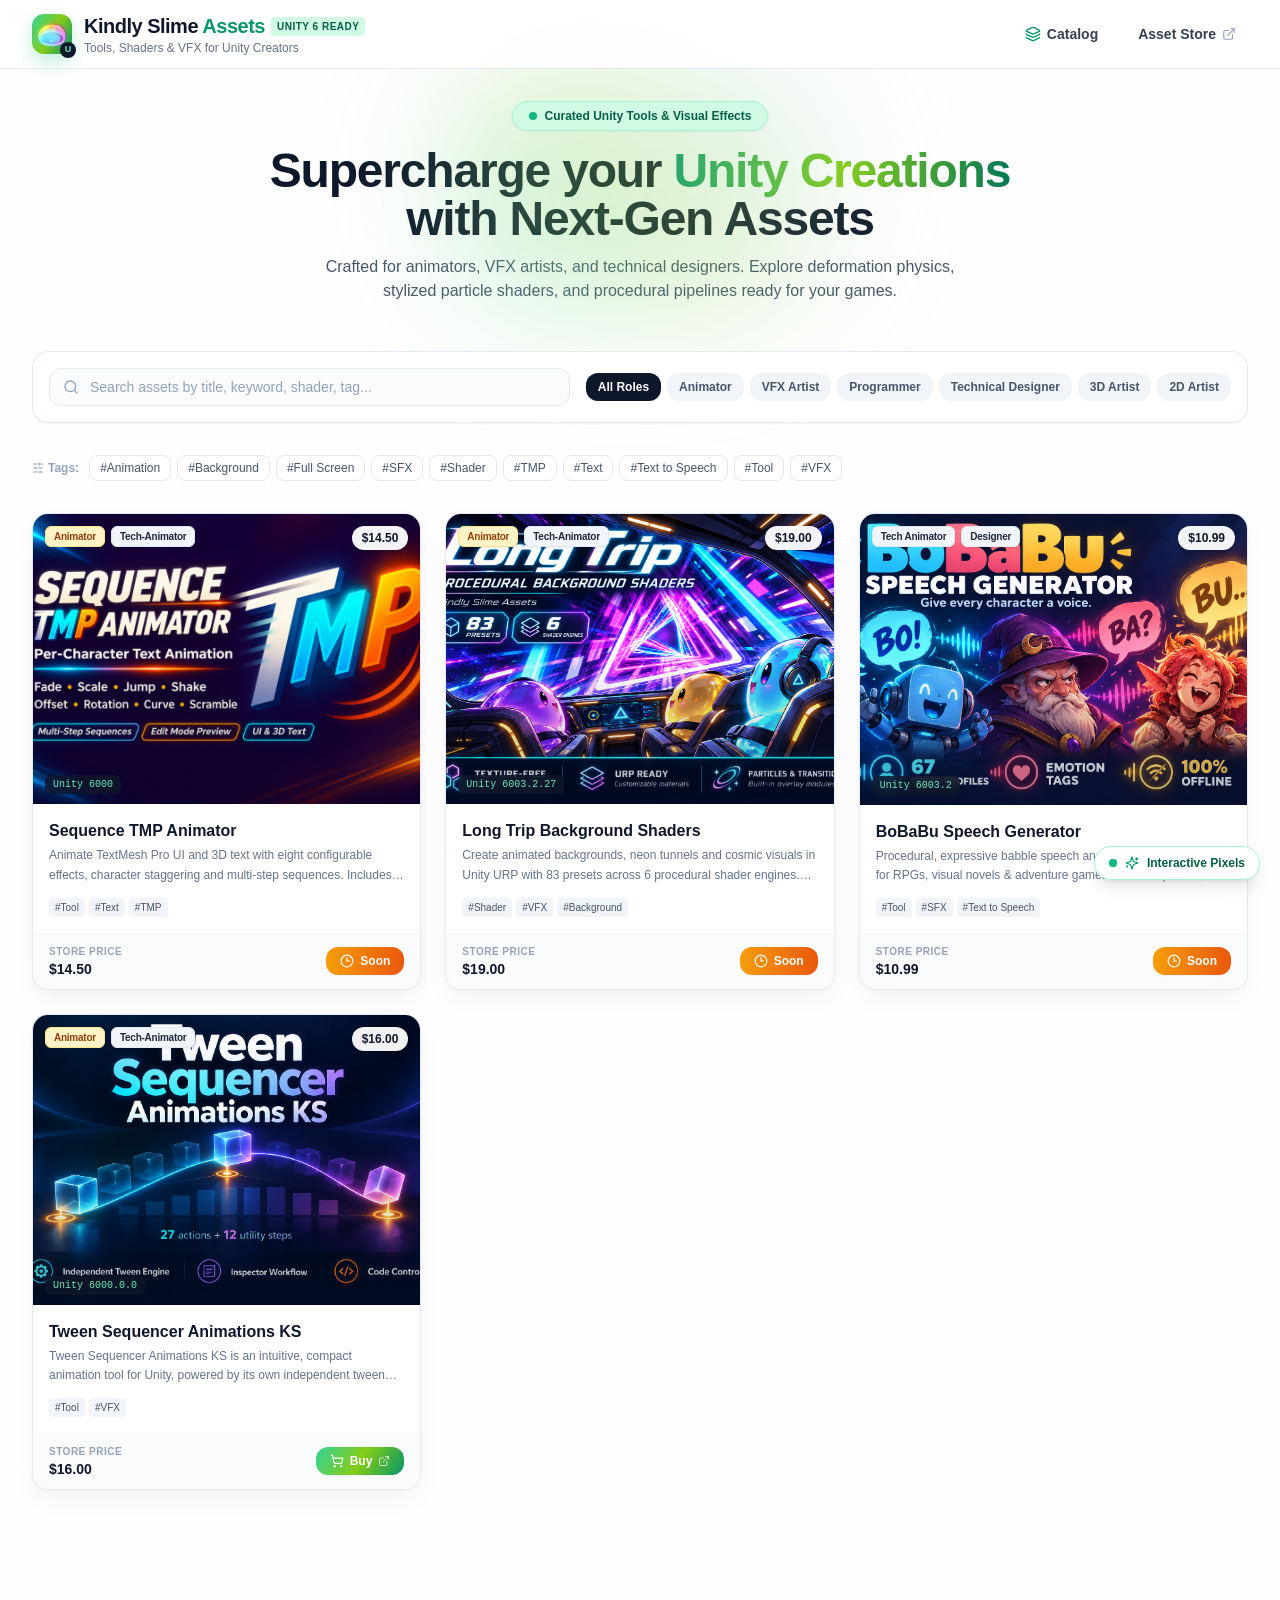
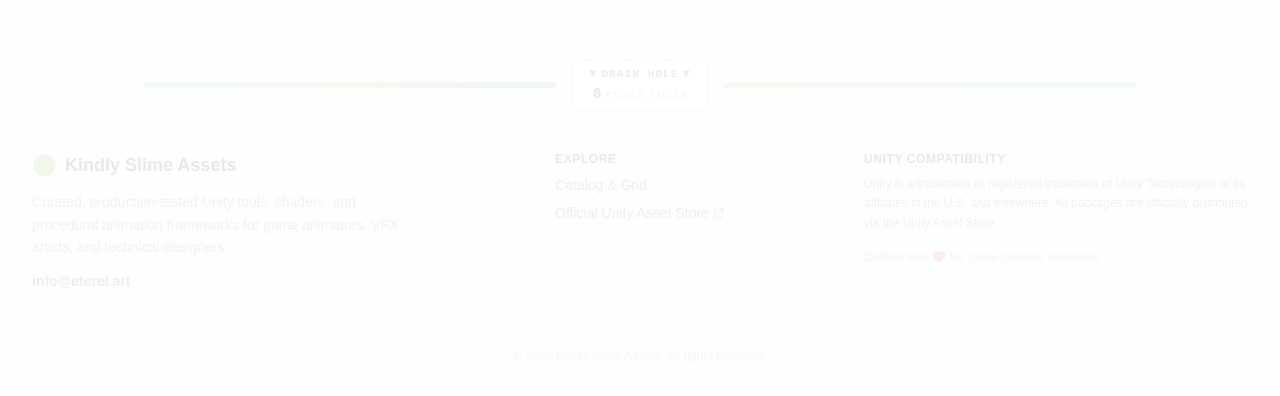
==== index.html @ 16c3b929 "TMP tool" ====
<!DOCTYPE html><!--pNWhMmmrW41YCIJuUb__Z--><html lang="en" data-theme="slime"><head><meta charSet="utf-8"/><meta name="viewport" content="width=device-width, initial-scale=1"/><link rel="preload" as="image" href="/uploads/favicon-1792960924806.png"/><link rel="stylesheet" href="/_next/static/css/ccb2f82086b17821.css" data-precedence="next"/><link rel="preload" as="script" fetchPriority="low" href="/_next/static/chunks/webpack-4772d34723bd25e0.js"/><script src="/_next/static/chunks/4bd1b696-c023c6e3521b1417.js" async=""></script><script src="/_next/static/chunks/255-a85cef9cc3a04b12.js" async=""></script><script src="/_next/static/chunks/main-app-7085bcf40c44cc89.js" async=""></script><script src="/_next/static/chunks/467-fa972514f9c76bc9.js" async=""></script><script src="/_next/static/chunks/app/layout-8eebef2918df554c.js" async=""></script><script src="/_next/static/chunks/app/page-dffa62f976667af5.js" async=""></script><title>Kindly Slime Assets - Unity Asset Store Catalog &amp; VFX Tools</title><meta name="description" content="Curated collection of game development tools, procedural animation systems, elemental VFX shaders, and retro screen filters for Unity creators."/><link rel="canonical" href="https://ks-assets.eterel.art/"/><meta property="og:title" content="Kindly Slime Assets - Unity Asset Store Catalog &amp; VFX Tools"/><meta property="og:description" content="Curated collection of game development tools, procedural animation systems, elemental VFX shaders, and retro screen filters for Unity creators."/><meta property="og:url" content="https://ks-assets.eterel.art/"/><meta property="og:site_name" content="Kindly Slime Assets"/><meta property="og:type" content="website"/><meta name="twitter:card" content="summary"/><meta name="twitter:title" content="Kindly Slime Assets - Unity Asset Store Catalog &amp; VFX Tools"/><meta name="twitter:description" content="Curated collection of game development tools, procedural animation systems, elemental VFX shaders, and retro screen filters for Unity creators."/><link rel="shortcut icon" href="/favicon.ico"/><link rel="icon" href="/uploads/favicon-1792960924806.png"/><link rel="icon" href="/favicon.ico" type="image/x-icon" sizes="64x64"/><link rel="apple-touch-icon" href="/uploads/favicon-1792960924806.png"/><script src="/_next/static/chunks/polyfills-42372ed130431b0a.js" noModule=""></script></head><body class="relative min-h-screen text-slate-900 antialiased flex flex-col justify-between"><div hidden=""><!--$--><!--/$--></div><canvas class="pointer-events-none absolute left-0 top-0 z-10 block w-full opacity-90"></canvas><div class="fixed bottom-5 right-5 z-40"><button class="accent-border hover-accent-border hover-accent-bg-pale accent-text-strong group flex items-center gap-2 rounded-full border bg-white/95 px-3.5 py-2 text-xs font-semibold shadow-lg backdrop-blur-md hover:shadow-xl transition-all" title="Open Interactive Pixel Physics Settings"><span class="relative flex h-2 w-2"><span class="accent-bg absolute inline-flex h-full w-full animate-ping rounded-full opacity-75"></span><span class="accent-bg relative inline-flex h-2 w-2 rounded-full"></span></span><svg xmlns="http://www.w3.org/2000/svg" width="24" height="24" viewBox="0 0 24 24" fill="none" stroke="currentColor" stroke-width="2" stroke-linecap="round" stroke-linejoin="round" class="lucide lucide-sparkles accent-text h-3.5 w-3.5 transition-transform group-hover:rotate-12"><path d="M9.937 15.5A2 2 0 0 0 8.5 14.063l-6.135-1.582a.5.5 0 0 1 0-.962L8.5 9.936A2 2 0 0 0 9.937 8.5l1.582-6.135a.5.5 0 0 1 .963 0L14.063 8.5A2 2 0 0 0 15.5 9.937l6.135 1.581a.5.5 0 0 1 0 .964L15.5 14.063a2 2 0 0 0-1.437 1.437l-1.582 6.135a.5.5 0 0 1-.963 0z"></path><path d="M20 3v4"></path><path d="M22 5h-4"></path><path d="M4 17v2"></path><path d="M5 18H3"></path></svg><span>Interactive Pixels</span></button></div><header class="sticky top-0 z-30 w-full border-b border-slate-200/80 bg-white/85 backdrop-blur-md transition-all"><div class="mx-auto flex max-w-7xl items-center justify-between px-4 py-3 sm:px-6 lg:px-8"><a class="group flex items-center gap-3" href="/"><div class="accent-gradient-bg accent-shadow relative flex h-10 w-10 items-center justify-center rounded-xl shadow-md transition-transform duration-200 group-hover:scale-105"><img src="/uploads/favicon-1792960924806.png" alt="Kindly Slime Assets" class="h-8 w-8 select-none object-contain" width="32" height="32"/><div class="accent-text-soft absolute -bottom-1 -right-1 flex h-4 w-4 items-center justify-center rounded-full bg-slate-900 text-[9px] font-black">U</div></div><div class="flex flex-col"><div class="flex items-center gap-1.5"><span class="font-extrabold tracking-tight text-slate-900 text-lg sm:text-xl">Kindly Slime<!-- --> <span class="accent-text">Assets</span></span><span class="accent-surface accent-text-strong hidden rounded px-1.5 py-0.5 text-[10px] font-bold uppercase tracking-wider sm:inline-block">Unity 6 Ready</span></div><p class="text-xs text-slate-500 font-medium">Tools, Shaders &amp; VFX for Unity Creators</p></div></a><div class="flex items-center gap-2 sm:gap-4"><a class="flex items-center gap-1.5 rounded-lg px-3 py-1.5 text-sm font-semibold text-slate-700 hover:bg-slate-100 hover:text-slate-900 transition-colors" href="/"><svg xmlns="http://www.w3.org/2000/svg" width="24" height="24" viewBox="0 0 24 24" fill="none" stroke="currentColor" stroke-width="2" stroke-linecap="round" stroke-linejoin="round" class="lucide lucide-layers accent-text h-4 w-4"><path d="M12.83 2.18a2 2 0 0 0-1.66 0L2.6 6.08a1 1 0 0 0 0 1.83l8.58 3.91a2 2 0 0 0 1.66 0l8.58-3.9a1 1 0 0 0 0-1.83z"></path><path d="M2 12a1 1 0 0 0 .58.91l8.6 3.91a2 2 0 0 0 1.65 0l8.58-3.9A1 1 0 0 0 22 12"></path><path d="M2 17a1 1 0 0 0 .58.91l8.6 3.91a2 2 0 0 0 1.65 0l8.58-3.9A1 1 0 0 0 22 17"></path></svg><span class="hidden sm:inline">Catalog</span></a><a href="https://assetstore.unity.com" target="_blank" rel="noopener noreferrer" class="flex items-center gap-1.5 rounded-lg px-3 py-1.5 text-sm font-semibold text-slate-700 hover:bg-slate-100 hover:text-slate-900 transition-colors"><span class="hidden sm:inline">Asset Store</span><svg xmlns="http://www.w3.org/2000/svg" width="24" height="24" viewBox="0 0 24 24" fill="none" stroke="currentColor" stroke-width="2" stroke-linecap="round" stroke-linejoin="round" class="lucide lucide-external-link h-3.5 w-3.5 text-slate-400"><path d="M15 3h6v6"></path><path d="M10 14 21 3"></path><path d="M18 13v6a2 2 0 0 1-2 2H5a2 2 0 0 1-2-2V8a2 2 0 0 1 2-2h6"></path></svg></a></div></div></header><main class="relative z-20 flex-1"><div class="mx-auto max-w-7xl px-4 py-8 sm:px-6 lg:px-8"><section class="relative mb-12 flex flex-col items-center text-center"><div class="hero-theme-glow pointer-events-none absolute -top-12 h-64 w-96 rounded-full blur-3xl"></div><div class="accent-border accent-surface accent-text-strong inline-flex items-center gap-2 rounded-full border bg-white/90 px-4 py-1.5 text-xs font-bold shadow-sm backdrop-blur-sm"><span class="accent-bg flex h-2 w-2 rounded-full animate-ping"></span><span>Curated Unity Tools &amp; Visual Effects</span></div><h1 class="mt-4 max-w-3xl text-3xl font-black tracking-tight text-slate-900 sm:text-5xl">Supercharge your<!-- --> <span class="accent-gradient-text">Unity Creations</span> <!-- -->with Next-Gen Assets</h1><p class="mt-3 max-w-2xl text-sm sm:text-base text-slate-600 leading-relaxed">Crafted for animators, VFX artists, and technical designers. Explore deformation physics, stylized particle shaders, and procedural pipelines ready for your games.</p></section><div class="flex flex-col gap-8"><div class="flex flex-col gap-4 rounded-2xl border border-slate-200/90 bg-white/90 p-4 shadow-sm backdrop-blur-md md:flex-row md:items-center md:justify-between"><div class="relative flex-1"><svg xmlns="http://www.w3.org/2000/svg" width="24" height="24" viewBox="0 0 24 24" fill="none" stroke="currentColor" stroke-width="2" stroke-linecap="round" stroke-linejoin="round" class="lucide lucide-search absolute left-3.5 top-1/2 h-4 w-4 -translate-y-1/2 text-slate-400"><circle cx="11" cy="11" r="8"></circle><path d="m21 21-4.3-4.3"></path></svg><input type="text" placeholder="Search assets by title, keyword, shader, tag..." class="focus-accent w-full rounded-xl border border-slate-200 bg-slate-50/70 py-2 pl-10 pr-4 text-sm text-slate-800 placeholder-slate-400 transition-colors focus:bg-white focus:outline-none" value=""/></div><div class="flex items-center gap-1.5 overflow-x-auto pb-1 scrollbar-none md:pb-0"><button class="shrink-0 rounded-xl px-3 py-1.5 text-xs font-bold transition-all bg-slate-900 text-white shadow-sm">All Roles</button><button class="shrink-0 rounded-xl px-3 py-1.5 text-xs font-bold transition-all bg-slate-100 text-slate-600 hover:bg-slate-200 hover:text-slate-900">Animator</button><button class="shrink-0 rounded-xl px-3 py-1.5 text-xs font-bold transition-all bg-slate-100 text-slate-600 hover:bg-slate-200 hover:text-slate-900">VFX Artist</button><button class="shrink-0 rounded-xl px-3 py-1.5 text-xs font-bold transition-all bg-slate-100 text-slate-600 hover:bg-slate-200 hover:text-slate-900">Programmer</button><button class="shrink-0 rounded-xl px-3 py-1.5 text-xs font-bold transition-all bg-slate-100 text-slate-600 hover:bg-slate-200 hover:text-slate-900">Technical Designer</button><button class="shrink-0 rounded-xl px-3 py-1.5 text-xs font-bold transition-all bg-slate-100 text-slate-600 hover:bg-slate-200 hover:text-slate-900">3D Artist</button><button class="shrink-0 rounded-xl px-3 py-1.5 text-xs font-bold transition-all bg-slate-100 text-slate-600 hover:bg-slate-200 hover:text-slate-900">2D Artist</button></div></div><div class="flex flex-wrap items-center gap-1.5 text-xs"><span class="flex items-center gap-1 font-semibold text-slate-400 mr-1"><svg xmlns="http://www.w3.org/2000/svg" width="24" height="24" viewBox="0 0 24 24" fill="none" stroke="currentColor" stroke-width="2" stroke-linecap="round" stroke-linejoin="round" class="lucide lucide-sliders-horizontal h-3 w-3"><line x1="21" x2="14" y1="4" y2="4"></line><line x1="10" x2="3" y1="4" y2="4"></line><line x1="21" x2="12" y1="12" y2="12"></line><line x1="8" x2="3" y1="12" y2="12"></line><line x1="21" x2="16" y1="20" y2="20"></line><line x1="12" x2="3" y1="20" y2="20"></line><line x1="14" x2="14" y1="2" y2="6"></line><line x1="8" x2="8" y1="10" y2="14"></line><line x1="16" x2="16" y1="18" y2="22"></line></svg>Tags:</span><button class="rounded-lg px-2.5 py-1 text-xs font-medium transition-all hover-accent-border hover-accent-text bg-white border border-slate-200 text-slate-600">#<!-- -->Animation</button><button class="rounded-lg px-2.5 py-1 text-xs font-medium transition-all hover-accent-border hover-accent-text bg-white border border-slate-200 text-slate-600">#<!-- -->Background</button><button class="rounded-lg px-2.5 py-1 text-xs font-medium transition-all hover-accent-border hover-accent-text bg-white border border-slate-200 text-slate-600">#<!-- -->Full Screen</button><button class="rounded-lg px-2.5 py-1 text-xs font-medium transition-all hover-accent-border hover-accent-text bg-white border border-slate-200 text-slate-600">#<!-- -->SFX</button><button class="rounded-lg px-2.5 py-1 text-xs font-medium transition-all hover-accent-border hover-accent-text bg-white border border-slate-200 text-slate-600">#<!-- -->Shader</button><button class="rounded-lg px-2.5 py-1 text-xs font-medium transition-all hover-accent-border hover-accent-text bg-white border border-slate-200 text-slate-600">#<!-- -->TMP</button><button class="rounded-lg px-2.5 py-1 text-xs font-medium transition-all hover-accent-border hover-accent-text bg-white border border-slate-200 text-slate-600">#<!-- -->Text</button><button class="rounded-lg px-2.5 py-1 text-xs font-medium transition-all hover-accent-border hover-accent-text bg-white border border-slate-200 text-slate-600">#<!-- -->Text to Speech</button><button class="rounded-lg px-2.5 py-1 text-xs font-medium transition-all hover-accent-border hover-accent-text bg-white border border-slate-200 text-slate-600">#<!-- -->Tool</button><button class="rounded-lg px-2.5 py-1 text-xs font-medium transition-all hover-accent-border hover-accent-text bg-white border border-slate-200 text-slate-600">#<!-- -->VFX</button></div><div class="grid grid-cols-1 gap-6 sm:grid-cols-2 lg:grid-cols-3"><div data-asset-card="true" class="hover-accent-border group relative flex flex-col overflow-hidden rounded-2xl border border-slate-200/90 bg-white shadow-soft-card transition-all duration-300 hover:-translate-y-1 hover:shadow-hover-card"><a class="flex flex-col flex-1" href="/asset/sequence-tmp-animator/"><div class="relative aspect-[4/3] w-full overflow-hidden bg-slate-100"><img src="/uploads/marketing-cover-1950x1300-1793930018754.png" alt="Sequence TMP Animator" class="h-full w-full object-cover transition-transform duration-500 group-hover:scale-105" loading="lazy"/><div class="absolute inset-0 bg-gradient-to-t from-slate-950/40 via-transparent to-transparent opacity-60 transition-opacity group-hover:opacity-40"></div><div class="absolute top-3 left-3 flex flex-wrap gap-1.5 max-w-[80%]"><span class="rounded-md border px-2 py-0.5 text-[10px] font-bold tracking-tight shadow-sm backdrop-blur-sm bg-amber-100 text-amber-800 border-amber-200">Animator</span><span class="rounded-md border px-2 py-0.5 text-[10px] font-bold tracking-tight shadow-sm backdrop-blur-sm bg-slate-100 text-slate-800 border-slate-200">Tech-Animator</span></div><div class="absolute top-3 right-3 rounded-xl bg-white/95 px-2.5 py-1 text-xs font-black text-slate-900 shadow-md backdrop-blur-sm">$14.50</div><div class="accent-text-soft absolute bottom-2.5 left-3 rounded-md bg-slate-900/80 px-2 py-0.5 text-[10px] font-mono backdrop-blur-sm">Unity <!-- -->6000</div></div><div class="flex flex-col flex-1 p-4 justify-between"><div><h3 class="group-hover-accent-text text-base font-bold text-slate-900 leading-snug line-clamp-1 transition-colors">Sequence TMP Animator</h3><p class="mt-1 text-xs text-slate-500 leading-relaxed line-clamp-2">Animate TextMesh Pro UI and 3D text with eight configurable effects, character staggering and multi-step sequences. Includes looping, runtime controls and Edit Mode previews.</p></div><div class="mt-3 flex flex-wrap gap-1"><span class="rounded bg-slate-100 px-1.5 py-0.5 text-[10px] font-medium text-slate-600">#<!-- -->Tool</span><span class="rounded bg-slate-100 px-1.5 py-0.5 text-[10px] font-medium text-slate-600">#<!-- -->Text</span><span class="rounded bg-slate-100 px-1.5 py-0.5 text-[10px] font-medium text-slate-600">#<!-- -->TMP</span></div></div></a><div class="flex items-center justify-between border-t border-slate-100 bg-slate-50/70 px-4 py-2.5"><div class="flex flex-col"><span class="text-[10px] uppercase font-bold text-slate-400 tracking-wider">Store Price</span><span class="text-sm font-extrabold text-slate-900">$14.50</span></div><span class="flex cursor-not-allowed items-center gap-1.5 rounded-xl bg-gradient-to-r from-amber-500 to-orange-600 px-3.5 py-1.5 text-xs font-bold text-white shadow-sm" title="This asset is awaiting approval in the Unity Asset Store" aria-disabled="true"><svg xmlns="http://www.w3.org/2000/svg" width="24" height="24" viewBox="0 0 24 24" fill="none" stroke="currentColor" stroke-width="2" stroke-linecap="round" stroke-linejoin="round" class="lucide lucide-clock3 h-3.5 w-3.5"><circle cx="12" cy="12" r="10"></circle><polyline points="12 6 12 12 16.5 12"></polyline></svg><span>Soon</span></span></div></div><div data-asset-card="true" class="hover-accent-border group relative flex flex-col overflow-hidden rounded-2xl border border-slate-200/90 bg-white shadow-soft-card transition-all duration-300 hover:-translate-y-1 hover:shadow-hover-card"><a class="flex flex-col flex-1" href="/asset/long-trip-background-shaders/"><div class="relative aspect-[4/3] w-full overflow-hidden bg-slate-100"><img src="/uploads/longtrip-1280-1793495463566.png" alt="Long Trip Background Shaders" class="h-full w-full object-cover transition-transform duration-500 group-hover:scale-105" loading="lazy"/><div class="absolute inset-0 bg-gradient-to-t from-slate-950/40 via-transparent to-transparent opacity-60 transition-opacity group-hover:opacity-40"></div><div class="absolute top-3 left-3 flex flex-wrap gap-1.5 max-w-[80%]"><span class="rounded-md border px-2 py-0.5 text-[10px] font-bold tracking-tight shadow-sm backdrop-blur-sm bg-amber-100 text-amber-800 border-amber-200">Animator</span><span class="rounded-md border px-2 py-0.5 text-[10px] font-bold tracking-tight shadow-sm backdrop-blur-sm bg-slate-100 text-slate-800 border-slate-200">Tech-Animator</span></div><div class="absolute top-3 right-3 rounded-xl bg-white/95 px-2.5 py-1 text-xs font-black text-slate-900 shadow-md backdrop-blur-sm">$19.00</div><div class="accent-text-soft absolute bottom-2.5 left-3 rounded-md bg-slate-900/80 px-2 py-0.5 text-[10px] font-mono backdrop-blur-sm">Unity <!-- -->6003.2.27</div></div><div class="flex flex-col flex-1 p-4 justify-between"><div><h3 class="group-hover-accent-text text-base font-bold text-slate-900 leading-snug line-clamp-1 transition-colors">Long Trip Background Shaders</h3><p class="mt-1 text-xs text-slate-500 leading-relaxed line-clamp-2">Create animated backgrounds, neon tunnels and cosmic visuals in Unity URP with 83 presets across 6 procedural shader engines. Customize colors, motion and geometry, then add particle overlays and transitions—all without texture assets.</p></div><div class="mt-3 flex flex-wrap gap-1"><span class="rounded bg-slate-100 px-1.5 py-0.5 text-[10px] font-medium text-slate-600">#<!-- -->Shader</span><span class="rounded bg-slate-100 px-1.5 py-0.5 text-[10px] font-medium text-slate-600">#<!-- -->VFX</span><span class="rounded bg-slate-100 px-1.5 py-0.5 text-[10px] font-medium text-slate-600">#<!-- -->Background</span></div></div></a><div class="flex items-center justify-between border-t border-slate-100 bg-slate-50/70 px-4 py-2.5"><div class="flex flex-col"><span class="text-[10px] uppercase font-bold text-slate-400 tracking-wider">Store Price</span><span class="text-sm font-extrabold text-slate-900">$19.00</span></div><span class="flex cursor-not-allowed items-center gap-1.5 rounded-xl bg-gradient-to-r from-amber-500 to-orange-600 px-3.5 py-1.5 text-xs font-bold text-white shadow-sm" title="This asset is awaiting approval in the Unity Asset Store" aria-disabled="true"><svg xmlns="http://www.w3.org/2000/svg" width="24" height="24" viewBox="0 0 24 24" fill="none" stroke="currentColor" stroke-width="2" stroke-linecap="round" stroke-linejoin="round" class="lucide lucide-clock3 h-3.5 w-3.5"><circle cx="12" cy="12" r="10"></circle><polyline points="12 6 12 12 16.5 12"></polyline></svg><span>Soon</span></span></div></div><div data-asset-card="true" class="hover-accent-border group relative flex flex-col overflow-hidden rounded-2xl border border-slate-200/90 bg-white shadow-soft-card transition-all duration-300 hover:-translate-y-1 hover:shadow-hover-card"><a class="flex flex-col flex-1" href="/asset/bobabu-speech-generator/"><div class="relative aspect-[4/3] w-full overflow-hidden bg-slate-100"><img src="/uploads/marketing-1280-1793495694447.png" alt="BoBaBu Speech Generator" class="h-full w-full object-cover transition-transform duration-500 group-hover:scale-105" loading="lazy"/><div class="absolute inset-0 bg-gradient-to-t from-slate-950/40 via-transparent to-transparent opacity-60 transition-opacity group-hover:opacity-40"></div><div class="absolute top-3 left-3 flex flex-wrap gap-1.5 max-w-[80%]"><span class="rounded-md border px-2 py-0.5 text-[10px] font-bold tracking-tight shadow-sm backdrop-blur-sm bg-slate-100 text-slate-800 border-slate-200">Tech Animator</span><span class="rounded-md border px-2 py-0.5 text-[10px] font-bold tracking-tight shadow-sm backdrop-blur-sm bg-slate-100 text-slate-800 border-slate-200">Designer</span></div><div class="absolute top-3 right-3 rounded-xl bg-white/95 px-2.5 py-1 text-xs font-black text-slate-900 shadow-md backdrop-blur-sm">$10.99</div><div class="accent-text-soft absolute bottom-2.5 left-3 rounded-md bg-slate-900/80 px-2 py-0.5 text-[10px] font-mono backdrop-blur-sm">Unity <!-- -->6003.2</div></div><div class="flex flex-col flex-1 p-4 justify-between"><div><h3 class="group-hover-accent-text text-base font-bold text-slate-900 leading-snug line-clamp-1 transition-colors">BoBaBu Speech Generator</h3><p class="mt-1 text-xs text-slate-500 leading-relaxed line-clamp-2">Procedural, expressive babble speech and dialogue vocalization for RPGs, visual novels &amp; adventure games. 67 voice profiles, emotion tags, syllable banks, and text animation sync.</p></div><div class="mt-3 flex flex-wrap gap-1"><span class="rounded bg-slate-100 px-1.5 py-0.5 text-[10px] font-medium text-slate-600">#<!-- -->Tool</span><span class="rounded bg-slate-100 px-1.5 py-0.5 text-[10px] font-medium text-slate-600">#<!-- -->SFX</span><span class="rounded bg-slate-100 px-1.5 py-0.5 text-[10px] font-medium text-slate-600">#<!-- -->Text to Speech</span></div></div></a><div class="flex items-center justify-between border-t border-slate-100 bg-slate-50/70 px-4 py-2.5"><div class="flex flex-col"><span class="text-[10px] uppercase font-bold text-slate-400 tracking-wider">Store Price</span><span class="text-sm font-extrabold text-slate-900">$10.99</span></div><span class="flex cursor-not-allowed items-center gap-1.5 rounded-xl bg-gradient-to-r from-amber-500 to-orange-600 px-3.5 py-1.5 text-xs font-bold text-white shadow-sm" title="This asset is awaiting approval in the Unity Asset Store" aria-disabled="true"><svg xmlns="http://www.w3.org/2000/svg" width="24" height="24" viewBox="0 0 24 24" fill="none" stroke="currentColor" stroke-width="2" stroke-linecap="round" stroke-linejoin="round" class="lucide lucide-clock3 h-3.5 w-3.5"><circle cx="12" cy="12" r="10"></circle><polyline points="12 6 12 12 16.5 12"></polyline></svg><span>Soon</span></span></div></div><div data-asset-card="true" class="hover-accent-border group relative flex flex-col overflow-hidden rounded-2xl border border-slate-200/90 bg-white shadow-soft-card transition-all duration-300 hover:-translate-y-1 hover:shadow-hover-card"><a class="flex flex-col flex-1" href="/asset/tween-sequencer-animations-ks/"><div class="relative aspect-[4/3] w-full overflow-hidden bg-slate-100"><img src="/uploads/marketing-1280-1793495843586.png" alt="Tween Sequencer Animations KS" class="h-full w-full object-cover transition-transform duration-500 group-hover:scale-105" loading="lazy"/><div class="absolute inset-0 bg-gradient-to-t from-slate-950/40 via-transparent to-transparent opacity-60 transition-opacity group-hover:opacity-40"></div><div class="absolute top-3 left-3 flex flex-wrap gap-1.5 max-w-[80%]"><span class="rounded-md border px-2 py-0.5 text-[10px] font-bold tracking-tight shadow-sm backdrop-blur-sm bg-amber-100 text-amber-800 border-amber-200">Animator</span><span class="rounded-md border px-2 py-0.5 text-[10px] font-bold tracking-tight shadow-sm backdrop-blur-sm bg-slate-100 text-slate-800 border-slate-200">Tech-Animator</span></div><div class="absolute top-3 right-3 rounded-xl bg-white/95 px-2.5 py-1 text-xs font-black text-slate-900 shadow-md backdrop-blur-sm">$16.00</div><div class="accent-text-soft absolute bottom-2.5 left-3 rounded-md bg-slate-900/80 px-2 py-0.5 text-[10px] font-mono backdrop-blur-sm">Unity <!-- -->6000.0.0</div></div><div class="flex flex-col flex-1 p-4 justify-between"><div><h3 class="group-hover-accent-text text-base font-bold text-slate-900 leading-snug line-clamp-1 transition-colors">Tween Sequencer Animations KS</h3><p class="mt-1 text-xs text-slate-500 leading-relaxed line-clamp-2">Tween Sequencer Animations KS is an intuitive, compact animation tool for Unity, powered by its own independent tween engine with no DOTween dependency. Build sequences in the Inspector using 27 actions and 12 utility and playback steps, with edit-mode preview, flexible easing and nested sequences. Control playback from code and replace targets at runtime—easy to get started, flexible for advanced workflows.</p></div><div class="mt-3 flex flex-wrap gap-1"><span class="rounded bg-slate-100 px-1.5 py-0.5 text-[10px] font-medium text-slate-600">#<!-- -->Tool</span><span class="rounded bg-slate-100 px-1.5 py-0.5 text-[10px] font-medium text-slate-600">#<!-- -->VFX</span></div></div></a><div class="flex items-center justify-between border-t border-slate-100 bg-slate-50/70 px-4 py-2.5"><div class="flex flex-col"><span class="text-[10px] uppercase font-bold text-slate-400 tracking-wider">Store Price</span><span class="text-sm font-extrabold text-slate-900">$16.00</span></div><a href="https://assetstore.unity.com/packages/package/8646931" target="_blank" rel="noopener noreferrer" class="accent-gradient-bg group/btn flex items-center gap-1.5 rounded-xl px-3.5 py-1.5 text-xs font-bold text-white shadow-sm hover:shadow-md transition-all duration-200" title="Open in Unity Asset Store"><svg xmlns="http://www.w3.org/2000/svg" width="24" height="24" viewBox="0 0 24 24" fill="none" stroke="currentColor" stroke-width="2" stroke-linecap="round" stroke-linejoin="round" class="lucide lucide-shopping-cart h-3.5 w-3.5 transition-transform group-hover/btn:scale-110"><circle cx="8" cy="21" r="1"></circle><circle cx="19" cy="21" r="1"></circle><path d="M2.05 2.05h2l2.66 12.42a2 2 0 0 0 2 1.58h9.78a2 2 0 0 0 1.95-1.57l1.65-7.43H5.12"></path></svg><span>Buy</span><svg xmlns="http://www.w3.org/2000/svg" width="24" height="24" viewBox="0 0 24 24" fill="none" stroke="currentColor" stroke-width="2" stroke-linecap="round" stroke-linejoin="round" class="lucide lucide-external-link h-3 w-3 opacity-70"><path d="M15 3h6v6"></path><path d="M10 14 21 3"></path><path d="M18 13v6a2 2 0 0 1-2 2H5a2 2 0 0 1-2-2V8a2 2 0 0 1 2-2h6"></path></svg></a></div></div></div></div></div><!--$--><!--/$--></main><footer class="relative mt-24 w-full overflow-hidden border-t border-slate-200/90 bg-gradient-to-b from-slate-50 to-slate-100 pt-10 pb-8 text-slate-600"><div class="relative mx-auto mb-10 max-w-5xl px-4"><div class="flex items-center justify-between gap-4 text-xs font-mono text-slate-400"><div class="h-1.5 flex-1 rounded-full bg-slate-300 relative overflow-hidden"><div class="accent-gradient-bg absolute inset-0 opacity-60"></div></div><div class="accent-border-strong flex flex-col items-center px-4 py-1.5 rounded-xl border border-dashed bg-white shadow-sm text-center"><span class="accent-text-strong text-[11px] font-bold uppercase tracking-widest flex items-center gap-1"><span class="inline-block animate-bounce text-xs">▼</span>DRAIN HOLE<span class="inline-block animate-bounce text-xs">▼</span></span><span class="mt-0.5 flex items-baseline gap-1 text-[10px] uppercase tracking-wide text-slate-400"><strong class="text-sm font-black tabular-nums text-slate-900">0</strong>pixels fallen</span></div><div class="h-1.5 flex-1 rounded-full bg-slate-300 relative overflow-hidden"><div class="accent-gradient-bg-reverse absolute inset-0 opacity-60"></div></div></div></div><div class="mx-auto max-w-7xl px-4 sm:px-6 lg:px-8"><div class="grid grid-cols-1 gap-8 md:grid-cols-3"><div class="flex flex-col gap-3"><div class="flex items-center gap-2 font-extrabold text-slate-900 text-lg"><span class="text-xl">🟢</span><span>Kindly Slime Assets</span></div><p class="text-sm text-slate-500 leading-relaxed">Curated, production-tested Unity tools, shaders, and procedural animation frameworks for game animators, VFX artists, and technical designers.</p><a href="mailto:info@eterel.art" class="hover-accent-text w-fit text-sm font-semibold text-slate-600 transition-colors">info@eterel.art</a></div><div class="flex flex-col gap-2 md:items-center"><div class="flex flex-col gap-2"><h4 class="text-xs font-bold uppercase tracking-wider text-slate-900">Explore</h4><a class="hover-accent-text text-sm transition-colors" href="/">Catalog &amp; Grid</a><a href="https://assetstore.unity.com" target="_blank" rel="noopener noreferrer" class="hover-accent-text inline-flex items-center gap-1 text-sm transition-colors">Official Unity Asset Store <svg xmlns="http://www.w3.org/2000/svg" width="24" height="24" viewBox="0 0 24 24" fill="none" stroke="currentColor" stroke-width="2" stroke-linecap="round" stroke-linejoin="round" class="lucide lucide-external-link h-3 w-3"><path d="M15 3h6v6"></path><path d="M10 14 21 3"></path><path d="M18 13v6a2 2 0 0 1-2 2H5a2 2 0 0 1-2-2V8a2 2 0 0 1 2-2h6"></path></svg></a></div></div><div class="flex flex-col gap-2"><h4 class="text-xs font-bold uppercase tracking-wider text-slate-900">Unity Compatibility</h4><p class="text-xs text-slate-500 leading-relaxed">Unity is a trademark or registered trademark of Unity Technologies or its affiliates in the U.S. and elsewhere. All packages are officially distributed via the Unity Asset Store.</p><div class="mt-2 flex items-center gap-1 text-xs text-slate-400"><span>Crafted with</span><svg xmlns="http://www.w3.org/2000/svg" width="24" height="24" viewBox="0 0 24 24" fill="none" stroke="currentColor" stroke-width="2" stroke-linecap="round" stroke-linejoin="round" class="lucide lucide-heart h-3.5 w-3.5 text-rose-500 fill-rose-500"><path d="M19 14c1.49-1.46 3-3.21 3-5.5A5.5 5.5 0 0 0 16.5 3c-1.76 0-3 .5-4.5 2-1.5-1.5-2.74-2-4.5-2A5.5 5.5 0 0 0 2 8.5c0 2.3 1.5 4.05 3 5.5l7 7Z"></path></svg><span>for game creators worldwide</span></div></div></div><div class="mt-8 border-t border-slate-200/60 pt-6 text-center text-xs text-slate-400">© <!-- -->2026<!-- --> <!-- -->Kindly Slime Assets. All rights reserved.</div></div></footer><script src="/_next/static/chunks/webpack-4772d34723bd25e0.js" id="_R_" async=""></script><script>(self.__next_f=self.__next_f||[]).push([0])</script><script>self.__next_f.push([1,"1:\"$Sreact.fragment\"\n2:I[3754,[\"467\",\"static/chunks/467-fa972514f9c76bc9.js\",\"177\",\"static/chunks/app/layout-8eebef2918df554c.js\"],\"default\"]\n3:I[63,[\"467\",\"static/chunks/467-fa972514f9c76bc9.js\",\"177\",\"static/chunks/app/layout-8eebef2918df554c.js\"],\"default\"]\n4:I[9766,[],\"\"]\n5:I[8924,[],\"\"]\n6:I[1544,[\"467\",\"static/chunks/467-fa972514f9c76bc9.js\",\"177\",\"static/chunks/app/layout-8eebef2918df554c.js\"],\"default\"]\n8:I[4431,[],\"OutletBoundary\"]\na:I[5278,[],\"AsyncMetadataOutlet\"]\nc:I[4431,[],\"ViewportBoundary\"]\ne:I[4431,[],\"MetadataBoundary\"]\nf:\"$Sreact.suspense\"\n11:I[7150,[],\"\"]\n:HL[\"/_next/static/css/ccb2f82086b17821.css\",\"style\"]\n"])</script><script>self.__next_f.push([1,"0:{\"P\":null,\"b\":\"pNWhMmmrW41YCIJuUb--Z\",\"p\":\"\",\"c\":[\"\",\"\"],\"i\":false,\"f\":[[[\"\",{\"children\":[\"__PAGE__\",{}]},\"$undefined\",\"$undefined\",true],[\"\",[\"$\",\"$1\",\"c\",{\"children\":[[[\"$\",\"link\",\"0\",{\"rel\":\"stylesheet\",\"href\":\"/_next/static/css/ccb2f82086b17821.css\",\"precedence\":\"next\",\"crossOrigin\":\"$undefined\",\"nonce\":\"$undefined\"}]],[\"$\",\"html\",null,{\"lang\":\"en\",\"data-theme\":\"slime\",\"children\":[\"$\",\"body\",null,{\"className\":\"relative min-h-screen text-slate-900 antialiased flex flex-col justify-between\",\"children\":[[\"$\",\"$L2\",null,{}],[\"$\",\"$L3\",null,{}],[\"$\",\"main\",null,{\"className\":\"relative z-20 flex-1\",\"children\":[\"$\",\"$L4\",null,{\"parallelRouterKey\":\"children\",\"error\":\"$undefined\",\"errorStyles\":\"$undefined\",\"errorScripts\":\"$undefined\",\"template\":[\"$\",\"$L5\",null,{}],\"templateStyles\":\"$undefined\",\"templateScripts\":\"$undefined\",\"notFound\":[[[\"$\",\"title\",null,{\"children\":\"404: This page could not be found.\"}],[\"$\",\"div\",null,{\"style\":{\"fontFamily\":\"system-ui,\\\"Segoe UI\\\",Roboto,Helvetica,Arial,sans-serif,\\\"Apple Color Emoji\\\",\\\"Segoe UI Emoji\\\"\",\"height\":\"100vh\",\"textAlign\":\"center\",\"display\":\"flex\",\"flexDirection\":\"column\",\"alignItems\":\"center\",\"justifyContent\":\"center\"},\"children\":[\"$\",\"div\",null,{\"children\":[[\"$\",\"style\",null,{\"dangerouslySetInnerHTML\":{\"__html\":\"body{color:#000;background:#fff;margin:0}.next-error-h1{border-right:1px solid rgba(0,0,0,.3)}@media (prefers-color-scheme:dark){body{color:#fff;background:#000}.next-error-h1{border-right:1px solid rgba(255,255,255,.3)}}\"}}],[\"$\",\"h1\",null,{\"className\":\"next-error-h1\",\"style\":{\"display\":\"inline-block\",\"margin\":\"0 20px 0 0\",\"padding\":\"0 23px 0 0\",\"fontSize\":24,\"fontWeight\":500,\"verticalAlign\":\"top\",\"lineHeight\":\"49px\"},\"children\":404}],[\"$\",\"div\",null,{\"style\":{\"display\":\"inline-block\"},\"children\":[\"$\",\"h2\",null,{\"style\":{\"fontSize\":14,\"fontWeight\":400,\"lineHeight\":\"49px\",\"margin\":0},\"children\":\"This page could not be found.\"}]}]]}]}]],[]],\"forbidden\":\"$undefined\",\"unauthorized\":\"$undefined\"}]}],[\"$\",\"$L6\",null,{}]]}]}]]}],{\"children\":[\"__PAGE__\",[\"$\",\"$1\",\"c\",{\"children\":[\"$L7\",null,[\"$\",\"$L8\",null,{\"children\":[\"$L9\",[\"$\",\"$La\",null,{\"promise\":\"$@b\"}]]}]]}],{},null,false]},null,false],[\"$\",\"$1\",\"h\",{\"children\":[null,[[\"$\",\"$Lc\",null,{\"children\":\"$Ld\"}],null],[\"$\",\"$Le\",null,{\"children\":[\"$\",\"div\",null,{\"hidden\":true,\"children\":[\"$\",\"$f\",null,{\"fallback\":null,\"children\":\"$L10\"}]}]}]]}],false]],\"m\":\"$undefined\",\"G\":[\"$11\",[]],\"s\":false,\"S\":true}\n"])</script><script>self.__next_f.push([1,"12:I[2080,[\"467\",\"static/chunks/467-fa972514f9c76bc9.js\",\"974\",\"static/chunks/app/page-dffa62f976667af5.js\"],\"default\"]\n13:T87d,"])</script><script>self.__next_f.push([1,"**Sequence TMP Animator** brings expressive motion to TextMesh Pro UI and 3D text. Animate individual characters or entire strings, combine effects, and build multi-step sequences directly in the Unity Inspector.\n\nCreate animated titles, dialogue reveals, notifications, menu labels and world-space text with curve-controlled motion and adjustable character timing.\n\n**Eight configurable effects**\n\n- **Fade** — animate character transparency.\n- **Scale** — control horizontal and vertical scale around each glyph’s center.\n- **Jump** — add curve-controlled vertical movement.\n- **Shake** — apply animated displacement.\n- **Offset** — control horizontal and vertical movement independently.\n- **Rotation** — rotate characters around their centers.\n- **Text Curve** — bend text along a custom curve.\n- **Scramble** — cycle through replacement characters while preserving rich-text tags.\n\n**Compose multi-step animations**\n\nArrange and reorder steps, then play them sequentially or simultaneously. Configure delays, durations and animation curves, stagger characters from left to right or right to left, and loop individual animations or complete sequences.\n\n**Preview directly in the Editor**\n\nTest a single animation or a complete sequence in Edit Mode. Preview restores the original text geometry when the Inspector closes, helping you experiment safely while working on your scene.\n\n**Control playback from your game**\n\nUse Play On Awake for automatic playback or trigger animations through the runtime Play and Stop API. Configure finite or unlimited loops, hold the final pose during loop delays, and smoothly restore the original text after playback.\n\n**UI and 3D text support**\n\nUse the same animation system with TextMeshProUGUI and world-space TextMeshPro. Effects operate directly on TMP mesh data and work with Built-in, URP and HDRP projects.\n\n**Showcase and documentation included**\n\nExplore UI and 3D text examples covering staggered fades, scramble, waves, shake, rotation and curved text. A central four-step sequence demonstrates character entrance, wave motion, wobble and fly-away effects. Offline HTML and PDF documentation is included."])</script><script>self.__next_f.push([1,"14:T7de,"])</script><script>self.__next_f.push([1,"- **Version** — 1.8.0.\n- **Minimum Unity version** — 2022.3.62f2.\n- **Verified Unity version** — Unity 6.3, 6000.3.27f1.\n- **Required packages** — Unity UI / TextMesh Pro. Import TMP Essential Resources in Unity 2022.3 before opening the showcase.\n- **Supported text components** — TextMeshProUGUI and 3D TextMeshPro.\n- **Render pipelines** — Built-in, URP and HDRP.\n- **Animation method** — Direct manipulation of generated TMP mesh data.\n- **Effects** — Fade, Scale, Jump, Shake, Offset, Rotation, Text Curve and Scramble.\n- **Playback modes** — Whole-text or staggered per-character animation, with left-to-right or right-to-left character order.\n- **Sequences** — Reorderable steps, sequential or simultaneous playback, and complete-sequence looping.\n- **Timing controls** — Duration, per-character duration, character delay, cycle delay, loop delay and loop count.\n- **Runtime controls** — Play, Stop, reset, playback state and duration queries.\n- **Editor tools** — Custom Inspectors and non-destructive previews for individual animations and sequences.\n- **Rich text** — TMP character-based timing. Scramble preserves rich-text tags and can preserve letter case.\n- **Scramble compatibility** — Scramble leaves emoji and other surrogate-pair characters unchanged. While Scramble is active, the Inspector disables Scale, Jump, Offset and Text Curve. Fade, Shake and Rotation remain available.\n- **Dynamic text** — Assign the final text before playback. Stop the animator before replacing text during an animation.\n- **Included sample** — An importable showcase scene with four UI examples, four world-space examples and a central four-step sequence.\n- **Documentation** — Offline HTML/PDF guide, changelog, licensing information and third-party notices.\n- **Dependencies** — No third-party tweening package required.\n- **Performance** — Processing cost depends on text length and active effects. The undeformed TMP mesh is rebuilt before effects are applied each frame."])</script><script>self.__next_f.push([1,"15:Tabe,"])</script><script>self.__next_f.push([1,"**Long Trip — turn your background into a journey.**\n\nCreate flowing neon tunnels, cosmic landscapes, connected light networks and hypnotic geometric patterns with LongTrip Background Shaders for Unity URP.\n\nExplore 83 ready-to-use material presets across 6 specialized shader engines. Use them as a starting point, customize their appearance and motion, and build animated backgrounds for menus, sci-fi environments, portals, arcade games and stylized visual experiences.\n\n**Procedural visuals. No texture assets required.**\n\nLongTrip generates its patterns directly in shaders, from geometric frames and glowing grids to nebula clouds, crystal structures and retro pixel effects. Adjust the materials to create variations without preparing textures or video loops.\n\n**Six engines, a wide range of styles**\n\n• **Master:** geometric tunnels, perspective corridors, honeycomb patterns, hyperspace streaks and raymarched structures.\n• **Tunnels Plus:** cloud vortices, architectural passages, laser corridors, jewel portals and flowing ribbon tunnels.\n• **Plexus \u0026 Lines:** connected constellations, wireframe terrain, optical fibers, circuit trails and neon beams.\n• **Grid \u0026 Blocks:** animated tiles, building blocks, mazes, mosaics and kinetic geometric patterns.\n• **Cosmic \u0026 Organic:** nebulae, crystal shards, sphere swarms, neural networks and black-hole visuals.\n• **Pixel Art:** crisp retro tunnels, arcade corridors, pixel portals, kaleidoscopes and clocks.\n\n**Shape the look and motion**\n\nCustomize HDR colors, palette cycling, glow, geometry density, line thickness and depth layers. Control animation speed, rotation, scrolling, zoom and pattern position, with additional settings for individual effects.\n\nUse custom time input to synchronize materials or drive their animation from your own scripts.\n\n**Layer particles and transitions**\n\nAdd procedural starfields, radial sparks or particle waves through the optional overlay module. Create iris, spiral and hex-grid transitions with adjustable progress and glowing edges.\n\nOptional finishing effects include chromatic aberration, vignette and CRT scanlines.\n\n**Preview, explore and customize**\n\nBrowse presets using the included Remote Control Panel and demo showcase. Switch categories, adjust materials, save custom defaults and hide the showcase HUD for a clean view.\n\nApply materials to quads, planes or UV-mapped meshes to bring the effects into your scenes.\n\n**Built for Unity URP**\n\nIncludes 83 material presets, 6 shader engines, an editor control panel, a demo showcase and a user manual.\n\nEffect complexity varies: layered, volumetric and raymarched presets require more GPU work. Choose presets and settings to suit your target hardware and rendering resolution."])</script><script>self.__next_f.push([1,"16:T700,"])</script><script>self.__next_f.push([1,"- **Render pipeline:** Universal Render Pipeline (URP). Built-in Render Pipeline and HDRP are not supported.\n- **Unity compatibility:** Unity 2022.3 LTS and Unity 6, with URP 14–17.\n- **Included content:** 6 procedural shaders and 83 material presets across geometric, tunnel, plexus, grid, cosmic and pixel-art categories.\n- **Texture requirements:** Visual patterns are generated procedurally; no texture assets are required.\n- **Rendering:** Single-pass shaders with SRP Batcher-compatible material constant buffers. GPU cost depends on the selected effect, settings and rendering resolution.\n- **Material controls:** Animation speed, custom time, zoom, aspect correction, position, rotation, scrolling, geometry density, depth layers and effect-specific parameters.\n- **Color controls:** HDR background, primary, secondary and accent colors; palette modes, color cycling, glow and contrast.\n- **Particle overlays:** Optional procedural wave particles, starfields and radial sparks.\n- **Transitions:** Iris portal, spiral vortex and hex-grid dissolve, with progress and edge controls.\n- **Optional post-effects:** Chromatic aberration, vignette and CRT scanlines.\n- **Pixel-art controls:** Virtual resolution, quantized line widths and Bayer dithering.\n- **Usage:** Materials can be applied to quads, planes and UV-mapped meshes.\n- **Scripting:** Standard Unity material properties can be controlled through C#. Custom time input supports externally driven animation.\n- **Editor tools:** Remote Control Panel, preset browser, custom material defaults and demo showcase with a toggleable HUD.\n- **Performance:** Volumetric, layered and raymarched effects are more demanding. Validate presets and quality settings on your target hardware.\n- **Documentation:** English user manual included."])</script><script>self.__next_f.push([1,"17:T955,"])</script><script>self.__next_f.push([1,"Bring your game's characters to life with delightful, expressive babble speech! Inspired by beloved classics like **Animal Crossing**, **Undertale**, **Celeste**, and **Banjo-Kazooie**, **Bo-Ba-Bu Speech Generator** procedural dialogue vocalization system that gives every character a unique voice—without the cost of voice actors or cloud AI subscriptions.\n\nSynchronized in real-time with character dialogue text, Bo-Ba-Bu dynamically modulates pitch, tempo, and vocal timbre based on punctuation, questions, exclamations, ALL-CAPS shouting, and inline emotion tags (`[Joy]`, `[Angry]`, `[Whisper]`, `[Loving]`, `[Cunning]`, `[Confused]`, and more).\n\nWhether you are making an RPG, a cozy life simulator, a visual novel, or a story-driven adventure, Bo-Ba-Bu provides an instant, charming vocal presence for all your NPCs and protagonists.\n\n### ✨ Key Features\n\n* **67 Ready-to-Use Voice Profiles:** Includes 10 organic 3-letter natural voices (`Voice3_`), cute sprites, grumpy gnomes, robotic droids, wizards, warriors, and monsters.\n* **Inline Emotion Modulation:** Add tags like `[Joy]`, `[Fury]`, `[Whisper]`, `[Loving]`, `[Cunning]`, or `[EvilLaugh]` directly into your text to trigger emotional vocal shifts on the fly.\n* **Punctuation \u0026 Syntax Awareness:** Automatically handles question inflection (`?`), exclamation emphasis (`!`), comma pauses (`,`), sentence stops, ellipses (`...`), and volume/tempo boosts for ALL-CAPS text.\n* **Universal Text Component Support:** Works seamlessly with both **Legacy UI Text** and **TextMeshPro (`TMP_Text`)**.\n* **Bo-Ba-BU Studio Editor:** A dedicated editor window to audition single syllables, test sentences, customize pitch/tempo, and create your own custom emotion tags directly in Edit Mode without entering Play Mode.\n* **SpeechTranslatorBoBaBu:** Automatically cleans emotion tags from the displayed dialogue box while sending emotional cues to the speaker.\n* **Two Interactive Demo Scenes Included:**\n  1. *Classic Dialogue Stage:* 3-speaker turn-based conversation with random scenarios and syllable rate switcher.\n  2. *Two-Sided Persona Stage:* Visual novel two-sided stage featuring 4 illustrated characters dynamically swapping when speaking.\n* **100% Offline \u0026 Lightweight:** Pure algorithmic digital signal processing and pre-rendered WAV banks. Zero external cloud APIs, zero subscription fees, and minimal CPU overhead."])</script><script>self.__next_f.push([1,"18:T503,"])</script><script>self.__next_f.push([1,"Tween Sequencer Animations KS is an Inspector-based animation authoring tool for standard Unity components. An `AnimationSequencerController` stores a list of steps. Steps animate targets, wait, call events, set properties, or include another controller's sequence. Animations update component properties through Unity APIs. The package's C# code handles timing, interpolation, repeats and sequence playback during runtime and editor preview. This is not Unity's built-in Animator/Animation implementation or a native engine module; Animator and Animation can be started through dedicated playback steps.\n\n**The asset does not use DOTween, does not depend on DOTween or DOTween Pro, and is not based on the DOTween engine. It is a fully independent implementation with its own tween runtime, sequencing and preview system.** There is no external tween package to install.\n\nAll runtime types live in `TweenSequencerAnimationsKS` and `TweenSequencerAnimationsKS.Tweening`. The `DO...` shortcut names and legacy `MovedFrom` strings are local APIs and serialization compatibility metadata. They do not reference `DG.Tweening` or require a DOTween assembly. When another tween library is installed, import only the namespace needed by your code to avoid similarly named extension methods."])</script><script>self.__next_f.push([1,"19:T415,"])</script><script>self.__next_f.push([1,"Independent C# tween engine — no DOTween or external tween engine required.\n\n27 actions + 12 utility \u0026 playback steps for Transform, RectTransform, UI, TextMeshPro and Renderers.\n\nInspector-based authoring with step reordering, copy, paste and duplication.\n\nSequence composition with sequential and parallel steps, nested sequences, delays and callbacks.\n\nAnimation controls including built-in easing, custom AnimationCurves, To/From/Relative modes and axis constraints.\n\nPlayback options including Restart/Yoyo loops, loop delays, adjustable speed, reverse playback and seeking.\n\nEdit-mode preview with progress scrubbing and automatic restoration of captured values when preview stops.\n\nCode API for playback control, events, coroutines and runtime target replacement.\n\nUnity integration with Animator, legacy Animation and Particle System playback steps.\n\nRender pipeline independent runtime — materials and shaders must support your project's render pipeline.\n\nInstallation: Unity Package Manager. Example scene and user manual included."])</script><script>self.__next_f.push([1,"7:[\"$\",\"div\",null,{\"className\":\"mx-auto max-w-7xl px-4 py-8 sm:px-6 lg:px-8\",\"children\":[[\"$\",\"section\",null,{\"className\":\"relative mb-12 flex flex-col items-center text-center\",\"children\":[[\"$\",\"div\",null,{\"className\":\"hero-theme-glow pointer-events-none absolute -top-12 h-64 w-96 rounded-full blur-3xl\"}],[\"$\",\"div\",null,{\"className\":\"accent-border accent-surface accent-text-strong inline-flex items-center gap-2 rounded-full border bg-white/90 px-4 py-1.5 text-xs font-bold shadow-sm backdrop-blur-sm\",\"children\":[[\"$\",\"span\",null,{\"className\":\"accent-bg flex h-2 w-2 rounded-full animate-ping\"}],[\"$\",\"span\",null,{\"children\":\"Curated Unity Tools \u0026 Visual Effects\"}]]}],[\"$\",\"h1\",null,{\"className\":\"mt-4 max-w-3xl text-3xl font-black tracking-tight text-slate-900 sm:text-5xl\",\"children\":[\"Supercharge your\",\" \",[\"$\",\"span\",null,{\"className\":\"accent-gradient-text\",\"children\":\"Unity Creations\"}],\" \",\"with Next-Gen Assets\"]}],[\"$\",\"p\",null,{\"className\":\"mt-3 max-w-2xl text-sm sm:text-base text-slate-600 leading-relaxed\",\"children\":\"Crafted for animators, VFX artists, and technical designers. Explore deformation physics, stylized particle shaders, and procedural pipelines ready for your games.\"}]]}],[\"$\",\"$L12\",null,{\"initialAssets\":[{\"id\":\"sequence-tmp-animator\",\"slug\":\"sequence-tmp-animator\",\"title\":\"Sequence TMP Animator\",\"shortDescription\":\"Animate TextMesh Pro UI and 3D text with eight configurable effects, character staggering and multi-step sequences. Includes looping, runtime controls and Edit Mode previews.\",\"price\":14.5,\"comingSoon\":true,\"unityStoreUrl\":\"https://assetstore.unity.com/publishers/118131\",\"primaryThumbnailUrl\":\"/uploads/marketing-cover-1950x1300-1793930018754.png\",\"media\":[{\"id\":\"media-1793930026417\",\"type\":\"youtube\",\"url\":\"https://youtu.be/QLxTOOHEZGs\",\"title\":\"preview video 1\"},{\"id\":\"media-1793930043801\",\"type\":\"image\",\"url\":\"/uploads/media-16x9-1920x1080-1793930043799.png\",\"title\":\"preview image\"},{\"id\":\"media-1793930068783\",\"type\":\"youtube\",\"url\":\"https://youtu.be/GoWaWJPds18\",\"title\":\"preview video 2\"}],\"specs\":{\"fileSize\":\"1.0 MB\",\"latestVersion\":\"1.8.0\",\"latestReleaseDate\":\"Nov 6, 2026\",\"originalUnityVersion\":\"6000\"},\"targetAudience\":[\"Animator\",\"Tech-Animator\",\"VFX Artist\",\"Programmer\"],\"tags\":[\"Tool\",\"Text\",\"TMP\",\"Animation\"],\"description\":\"$13\",\"technicalDetails\":\"$14\",\"createdAt\":\"2026-11-06T01:55:09.448Z\",\"updatedAt\":\"2026-11-06T02:00:09.375Z\"},{\"id\":\"art.eterel.long-trip-shaders\",\"slug\":\"long-trip-background-shaders\",\"title\":\"Long Trip Background Shaders\",\"shortDescription\":\"Create animated backgrounds, neon tunnels and cosmic visuals in Unity URP with 83 presets across 6 procedural shader engines. Customize colors, motion and geometry, then add particle overlays and transitions—all without texture assets.\",\"price\":19,\"comingSoon\":true,\"unityStoreUrl\":\"https://assetstore.unity.com/packages/slug/424436\",\"primaryThumbnailUrl\":\"/uploads/longtrip-1280-1793495463566.png\",\"media\":[{\"id\":\"media-1793495583219\",\"type\":\"image\",\"url\":\"/uploads/base-s1-1793495583216.png\",\"title\":\"base_s1.png\"},{\"id\":\"media-1793495589959\",\"type\":\"image\",\"url\":\"/uploads/blocks-1793495589955.png\",\"title\":\"Blocks.png\"},{\"id\":\"media-1793495597638\",\"type\":\"image\",\"url\":\"/uploads/tunnels-1793495597634.png\",\"title\":\"Tunnels.png\"},{\"id\":\"media-1793495602877\",\"type\":\"image\",\"url\":\"/uploads/lines-1793495602874.png\",\"title\":\"Lines.png\"},{\"id\":\"media-1793495607422\",\"type\":\"image\",\"url\":\"/uploads/cosmi3d-1793495607418.png\",\"title\":\"Cosmi3d.png\"},{\"id\":\"media-1793495611143\",\"type\":\"image\",\"url\":\"/uploads/pixelart-1793495611141.png\",\"title\":\"PixelArt.png\"}],\"specs\":{\"fileSize\":\"4.1 MB\",\"latestVersion\":\"1.0.0\",\"latestReleaseDate\":\"Nov 1, 2026\",\"originalUnityVersion\":\"6003.2.27\"},\"targetAudience\":[\"Animator\",\"Tech-Animator\",\"VFX Artist\"],\"tags\":[\"Shader\",\"VFX\",\"Background\",\"Full Screen\"],\"description\":\"$15\",\"technicalDetails\":\"$16\",\"createdAt\":\"2026-11-01T01:13:35.046Z\",\"updatedAt\":\"2026-11-01T02:12:21.461Z\"},{\"id\":\"art.eterel.bobabu-speech-generator\",\"slug\":\"bobabu-speech-generator\",\"title\":\"BoBaBu Speech Generator\",\"shortDescription\":\"Procedural, expressive babble speech and dialogue vocalization for RPGs, visual novels \u0026 adventure games. 67 voice profiles, emotion tags, syllable banks, and text animation sync.\",\"price\":10.99,\"comingSoon\":true,\"unityStoreUrl\":\"https://assetstore.unity.com/packages/slug/422388\",\"primaryThumbnailUrl\":\"/uploads/marketing-1280-1793495694447.png\",\"media\":[{\"id\":\"media-1792983474061\",\"type\":\"image\",\"url\":\"/uploads/editor1920-1792983474059.png\",\"title\":\"editor1920.png\"}],\"specs\":{\"fileSize\":\"22.0 MB\",\"latestVersion\":\"1.5.0\",\"latestReleaseDate\":\"Oct 26, 2026\",\"originalUnityVersion\":\"6003.2\"},\"targetAudience\":[\"Tech Animator\",\"Designer\",\"Programmer\"],\"tags\":[\"Tool\",\"SFX\",\"Text to Speech\"],\"description\":\"$17\",\"technicalDetails\":\"Audio Specifications:\\n• Audio file types: WAV (Uncompressed PCM)\\n• Sample rate: 44,100 Hz (44.1 kHz)\\n• Bit depth: 16-bit\\n• Loopable: No (one-shot short syllable phonemes and vocal bursts)\\n• Additional: Mono (ideal for 3D spatial positioning and dialogue clarity)\\n\\nPackage Contents:\\n• Total Audio Files: 986 WAV files\\n• Voice Profiles: 67 ready ScriptableObject profiles\\n• Syllable Banks: 29 pre-baked banks (including 10 natural 3-letter organic banks)\\n• Supported Text Components: Unity UI (Text), TextMeshPro (TMP_Text / TextMeshProUGUI)\\n• Demo Scenes: 2 complete interactive demo scenes included\\n• Documentation: Comprehensive guide included (PDF / Markdown)\\n• Supported Platforms: Windows, macOS, Linux, iOS, Android, WebGL, Consoles\\n• Render Pipeline Compatibility: Built-in, URP, HDRP\",\"createdAt\":\"2026-10-26T02:58:04.299Z\",\"updatedAt\":\"2026-11-01T02:12:24.474Z\"},{\"id\":\"art.eterel.tween-sequencer-animations-ks\",\"slug\":\"tween-sequencer-animations-ks\",\"title\":\"Tween Sequencer Animations KS\",\"shortDescription\":\"Tween Sequencer Animations KS is an intuitive, compact animation tool for Unity, powered by its own independent tween engine with no DOTween dependency. Build sequences in the Inspector using 27 actions and 12 utility and playback steps, with edit-mode preview, flexible easing and nested sequences. Control playback from code and replace targets at runtime—easy to get started, flexible for advanced workflows.\",\"price\":16,\"comingSoon\":false,\"unityStoreUrl\":\"https://assetstore.unity.com/packages/package/8646931\",\"primaryThumbnailUrl\":\"/uploads/marketing-1280-1793495843586.png\",\"media\":[{\"id\":\"media-1792961425626\",\"type\":\"image\",\"url\":\"/uploads/tween-27-1792961425623.png\",\"title\":\"tween_27.png\"}],\"specs\":{\"fileSize\":\"22.0 MB\",\"latestVersion\":\"1.1.0\",\"latestReleaseDate\":\"Oct 25, 2026\",\"originalUnityVersion\":\"6000.0.0\"},\"targetAudience\":[\"Animator\",\"Tech-Animator\",\"VFX Artist\"],\"tags\":[\"Tool\",\"VFX\"],\"description\":\"$18\",\"technicalDetails\":\"$19\",\"createdAt\":\"2026-10-25T20:27:30.170Z\",\"updatedAt\":\"2026-11-05T14:59:54.380Z\"}]}]]}]\n"])</script><script>self.__next_f.push([1,"d:[[\"$\",\"meta\",\"0\",{\"charSet\":\"utf-8\"}],[\"$\",\"meta\",\"1\",{\"name\":\"viewport\",\"content\":\"width=device-width, initial-scale=1\"}]]\n9:null\n"])</script><script>self.__next_f.push([1,"1a:I[622,[],\"IconMark\"]\n"])</script><script>self.__next_f.push([1,"b:{\"metadata\":[[\"$\",\"title\",\"0\",{\"children\":\"Kindly Slime Assets - Unity Asset Store Catalog \u0026 VFX Tools\"}],[\"$\",\"meta\",\"1\",{\"name\":\"description\",\"content\":\"Curated collection of game development tools, procedural animation systems, elemental VFX shaders, and retro screen filters for Unity creators.\"}],[\"$\",\"link\",\"2\",{\"rel\":\"canonical\",\"href\":\"https://ks-assets.eterel.art/\"}],[\"$\",\"meta\",\"3\",{\"property\":\"og:title\",\"content\":\"Kindly Slime Assets - Unity Asset Store Catalog \u0026 VFX Tools\"}],[\"$\",\"meta\",\"4\",{\"property\":\"og:description\",\"content\":\"Curated collection of game development tools, procedural animation systems, elemental VFX shaders, and retro screen filters for Unity creators.\"}],[\"$\",\"meta\",\"5\",{\"property\":\"og:url\",\"content\":\"https://ks-assets.eterel.art/\"}],[\"$\",\"meta\",\"6\",{\"property\":\"og:site_name\",\"content\":\"Kindly Slime Assets\"}],[\"$\",\"meta\",\"7\",{\"property\":\"og:type\",\"content\":\"website\"}],[\"$\",\"meta\",\"8\",{\"name\":\"twitter:card\",\"content\":\"summary\"}],[\"$\",\"meta\",\"9\",{\"name\":\"twitter:title\",\"content\":\"Kindly Slime Assets - Unity Asset Store Catalog \u0026 VFX Tools\"}],[\"$\",\"meta\",\"10\",{\"name\":\"twitter:description\",\"content\":\"Curated collection of game development tools, procedural animation systems, elemental VFX shaders, and retro screen filters for Unity creators.\"}],[\"$\",\"link\",\"11\",{\"rel\":\"shortcut icon\",\"href\":\"/favicon.ico\"}],[\"$\",\"link\",\"12\",{\"rel\":\"icon\",\"href\":\"/uploads/favicon-1792960924806.png\"}],[\"$\",\"link\",\"13\",{\"rel\":\"icon\",\"href\":\"/favicon.ico\",\"type\":\"image/x-icon\",\"sizes\":\"64x64\"}],[\"$\",\"link\",\"14\",{\"rel\":\"apple-touch-icon\",\"href\":\"/uploads/favicon-1792960924806.png\"}],[\"$\",\"$L1a\",\"15\",{}]],\"error\":null,\"digest\":\"$undefined\"}\n"])</script><script>self.__next_f.push([1,"10:\"$b:metadata\"\n"])</script></body></html>
---- _next/static/css/ccb2f82086b17821.css ----
*,:after,:before{--tw-border-spacing-x:0;--tw-border-spacing-y:0;--tw-translate-x:0;--tw-translate-y:0;--tw-rotate:0;--tw-skew-x:0;--tw-skew-y:0;--tw-scale-x:1;--tw-scale-y:1;--tw-pan-x: ;--tw-pan-y: ;--tw-pinch-zoom: ;--tw-scroll-snap-strictness:proximity;--tw-gradient-from-position: ;--tw-gradient-via-position: ;--tw-gradient-to-position: ;--tw-ordinal: ;--tw-slashed-zero: ;--tw-numeric-figure: ;--tw-numeric-spacing: ;--tw-numeric-fraction: ;--tw-ring-inset: ;--tw-ring-offset-width:0px;--tw-ring-offset-color:#fff;--tw-ring-color:rgb(59 130 246/0.5);--tw-ring-offset-shadow:0 0 #0000;--tw-ring-shadow:0 0 #0000;--tw-shadow:0 0 #0000;--tw-shadow-colored:0 0 #0000;--tw-blur: ;--tw-brightness: ;--tw-contrast: ;--tw-grayscale: ;--tw-hue-rotate: ;--tw-invert: ;--tw-saturate: ;--tw-sepia: ;--tw-drop-shadow: ;--tw-backdrop-blur: ;--tw-backdrop-brightness: ;--tw-backdrop-contrast: ;--tw-backdrop-grayscale: ;--tw-backdrop-hue-rotate: ;--tw-backdrop-invert: ;--tw-backdrop-opacity: ;--tw-backdrop-saturate: ;--tw-backdrop-sepia: ;--tw-contain-size: ;--tw-contain-layout: ;--tw-contain-paint: ;--tw-contain-style: }::backdrop{--tw-border-spacing-x:0;--tw-border-spacing-y:0;--tw-translate-x:0;--tw-translate-y:0;--tw-rotate:0;--tw-skew-x:0;--tw-skew-y:0;--tw-scale-x:1;--tw-scale-y:1;--tw-pan-x: ;--tw-pan-y: ;--tw-pinch-zoom: ;--tw-scroll-snap-strictness:proximity;--tw-gradient-from-position: ;--tw-gradient-via-position: ;--tw-gradient-to-position: ;--tw-ordinal: ;--tw-slashed-zero: ;--tw-numeric-figure: ;--tw-numeric-spacing: ;--tw-numeric-fraction: ;--tw-ring-inset: ;--tw-ring-offset-width:0px;--tw-ring-offset-color:#fff;--tw-ring-color:rgb(59 130 246/0.5);--tw-ring-offset-shadow:0 0 #0000;--tw-ring-shadow:0 0 #0000;--tw-shadow:0 0 #0000;--tw-shadow-colored:0 0 #0000;--tw-blur: ;--tw-brightness: ;--tw-contrast: ;--tw-grayscale: ;--tw-hue-rotate: ;--tw-invert: ;--tw-saturate: ;--tw-sepia: ;--tw-drop-shadow: ;--tw-backdrop-blur: ;--tw-backdrop-brightness: ;--tw-backdrop-contrast: ;--tw-backdrop-grayscale: ;--tw-backdrop-hue-rotate: ;--tw-backdrop-invert: ;--tw-backdrop-opacity: ;--tw-backdrop-saturate: ;--tw-backdrop-sepia: ;--tw-contain-size: ;--tw-contain-layout: ;--tw-contain-paint: ;--tw-contain-style: }/*
! tailwindcss v3.4.19 | MIT License | https://tailwindcss.com
*/*,:after,:before{box-sizing:border-box;border:0 solid #e5e7eb}:after,:before{--tw-content:""}:host,html{line-height:1.5;-webkit-text-size-adjust:100%;-moz-tab-size:4;-o-tab-size:4;tab-size:4;font-family:ui-sans-serif,system-ui,sans-serif,Apple Color Emoji,Segoe UI Emoji,Segoe UI Symbol,Noto Color Emoji;font-feature-settings:normal;font-variation-settings:normal;-webkit-tap-highlight-color:transparent}body{margin:0;line-height:inherit}hr{height:0;color:inherit;border-top-width:1px}abbr:where([title]){-webkit-text-decoration:underline dotted;text-decoration:underline dotted}h1,h2,h3,h4,h5,h6{font-size:inherit;font-weight:inherit}a{color:inherit;text-decoration:inherit}b,strong{font-weight:bolder}code,kbd,pre,samp{font-family:ui-monospace,SFMono-Regular,Menlo,Monaco,Consolas,Liberation Mono,Courier New,monospace;font-feature-settings:normal;font-variation-settings:normal;font-size:1em}small{font-size:80%}sub,sup{font-size:75%;line-height:0;position:relative;vertical-align:baseline}sub{bottom:-.25em}sup{top:-.5em}table{text-indent:0;border-color:inherit;border-collapse:collapse}button,input,optgroup,select,textarea{font-family:inherit;font-feature-settings:inherit;font-variation-settings:inherit;font-size:100%;font-weight:inherit;line-height:inherit;letter-spacing:inherit;color:inherit;margin:0;padding:0}button,select{text-transform:none}button,input:where([type=button]),input:where([type=reset]),input:where([type=submit]){-webkit-appearance:button;background-color:transparent;background-image:none}:-moz-focusring{outline:auto}:-moz-ui-invalid{box-shadow:none}progress{vertical-align:baseline}::-webkit-inner-spin-button,::-webkit-outer-spin-button{height:auto}[type=search]{-webkit-appearance:textfield;outline-offset:-2px}::-webkit-search-decoration{-webkit-appearance:none}::-webkit-file-upload-button{-webkit-appearance:button;font:inherit}summary{display:list-item}blockquote,dd,dl,figure,h1,h2,h3,h4,h5,h6,hr,p,pre{margin:0}fieldset{margin:0}fieldset,legend{padding:0}menu,ol,ul{list-style:none;margin:0;padding:0}dialog{padding:0}textarea{resize:vertical}input::-moz-placeholder,textarea::-moz-placeholder{opacity:1;color:#9ca3af}input::placeholder,textarea::placeholder{opacity:1;color:#9ca3af}[role=button],button{cursor:pointer}:disabled{cursor:default}audio,canvas,embed,iframe,img,object,svg,video{display:block;vertical-align:middle}img,video{max-width:100%;height:auto}[hidden]:where(:not([hidden=until-found])){display:none}.container{width:100%}@media (min-width:640px){.container{max-width:640px}}@media (min-width:768px){.container{max-width:768px}}@media (min-width:1024px){.container{max-width:1024px}}@media (min-width:1280px){.container{max-width:1280px}}@media (min-width:1536px){.container{max-width:1536px}}.pointer-events-none{pointer-events:none}.fixed{position:fixed}.absolute{position:absolute}.relative{position:relative}.sticky{position:sticky}.inset-0{inset:0}.-bottom-1{bottom:-.25rem}.-right-1{right:-.25rem}.-top-12{top:-3rem}.bottom-2\.5{bottom:.625rem}.bottom-3{bottom:.75rem}.bottom-5{bottom:1.25rem}.left-0{left:0}.left-3{left:.75rem}.left-3\.5{left:.875rem}.right-3{right:.75rem}.right-5{right:1.25rem}.top-0{top:0}.top-1\/2{top:50%}.top-3{top:.75rem}.z-10{z-index:10}.z-20{z-index:20}.z-30{z-index:30}.z-40{z-index:40}.mx-2{margin-left:.5rem;margin-right:.5rem}.mx-auto{margin-left:auto;margin-right:auto}.-ml-2{margin-left:-.5rem}.-mr-2{margin-right:-.5rem}.mb-10{margin-bottom:2.5rem}.mb-12{margin-bottom:3rem}.mb-2{margin-bottom:.5rem}.mb-2\.5{margin-bottom:.625rem}.mb-3{margin-bottom:.75rem}.mb-4{margin-bottom:1rem}.mb-6{margin-bottom:1.5rem}.ml-0\.5{margin-left:.125rem}.ml-2{margin-left:.5rem}.mr-1{margin-right:.25rem}.mt-0\.5{margin-top:.125rem}.mt-1{margin-top:.25rem}.mt-2{margin-top:.5rem}.mt-24{margin-top:6rem}.mt-3{margin-top:.75rem}.mt-4{margin-top:1rem}.mt-6{margin-top:1.5rem}.mt-8{margin-top:2rem}.line-clamp-1{-webkit-line-clamp:1}.line-clamp-1,.line-clamp-2{overflow:hidden;display:-webkit-box;-webkit-box-orient:vertical}.line-clamp-2{-webkit-line-clamp:2}.block{display:block}.inline-block{display:inline-block}.flex{display:flex}.inline-flex{display:inline-flex}.grid{display:grid}.hidden{display:none}.aspect-\[16\/9\]{aspect-ratio:16/9}.aspect-\[4\/3\]{aspect-ratio:4/3}.h-1\.5{height:.375rem}.h-10{height:2.5rem}.h-14{height:3.5rem}.h-2{height:.5rem}.h-3{height:.75rem}.h-3\.5{height:.875rem}.h-4{height:1rem}.h-5{height:1.25rem}.h-6{height:1.5rem}.h-64{height:16rem}.h-8{height:2rem}.h-9{height:2.25rem}.h-full{height:100%}.min-h-\[60vh\]{min-height:60vh}.min-h-screen{min-height:100vh}.w-10{width:2.5rem}.w-14{width:3.5rem}.w-2{width:.5rem}.w-28{width:7rem}.w-3{width:.75rem}.w-3\.5{width:.875rem}.w-4{width:1rem}.w-5{width:1.25rem}.w-6{width:1.5rem}.w-8{width:2rem}.w-9{width:2.25rem}.w-96{width:24rem}.w-fit{width:-moz-fit-content;width:fit-content}.w-full{width:100%}.max-w-2xl{max-width:42rem}.max-w-3xl{max-width:48rem}.max-w-5xl{max-width:64rem}.max-w-7xl{max-width:80rem}.max-w-\[80\%\]{max-width:80%}.max-w-md{max-width:28rem}.max-w-none{max-width:none}.max-w-sm{max-width:24rem}.flex-1{flex:1 1 0%}.shrink-0{flex-shrink:0}.-translate-y-1\/2{--tw-translate-y:-50%}.-translate-y-1\/2,.scale-105{transform:translate(var(--tw-translate-x),var(--tw-translate-y)) rotate(var(--tw-rotate)) skewX(var(--tw-skew-x)) skewY(var(--tw-skew-y)) scaleX(var(--tw-scale-x)) scaleY(var(--tw-scale-y))}.scale-105{--tw-scale-x:1.05;--tw-scale-y:1.05}@keyframes bounce{0%,to{transform:translateY(-25%);animation-timing-function:cubic-bezier(.8,0,1,1)}50%{transform:none;animation-timing-function:cubic-bezier(0,0,.2,1)}}.animate-bounce{animation:bounce 1s infinite}@keyframes ping{75%,to{transform:scale(2);opacity:0}}.animate-ping{animation:ping 1s cubic-bezier(0,0,.2,1) infinite}@keyframes pulse{50%{opacity:.5}}.animate-pulse{animation:pulse 2s cubic-bezier(.4,0,.6,1) infinite}.cursor-not-allowed{cursor:not-allowed}.select-none{-webkit-user-select:none;-moz-user-select:none;user-select:none}.resize{resize:both}.grid-cols-1{grid-template-columns:repeat(1,minmax(0,1fr))}.grid-cols-2{grid-template-columns:repeat(2,minmax(0,1fr))}.flex-col{flex-direction:column}.flex-wrap{flex-wrap:wrap}.items-center{align-items:center}.items-baseline{align-items:baseline}.justify-center{justify-content:center}.justify-between{justify-content:space-between}.gap-1{gap:.25rem}.gap-1\.5{gap:.375rem}.gap-2{gap:.5rem}.gap-2\.5{gap:.625rem}.gap-3{gap:.75rem}.gap-4{gap:1rem}.gap-6{gap:1.5rem}.gap-8{gap:2rem}.overflow-hidden{overflow:hidden}.overflow-x-auto{overflow-x:auto}.scroll-smooth{scroll-behavior:smooth}.whitespace-pre-line{white-space:pre-line}.rounded{border-radius:.25rem}.rounded-2xl{border-radius:1rem}.rounded-full{border-radius:9999px}.rounded-lg{border-radius:.5rem}.rounded-md{border-radius:.375rem}.rounded-xl{border-radius:.75rem}.border{border-width:1px}.border-0{border-width:0}.border-2{border-width:2px}.border-b{border-bottom-width:1px}.border-t{border-top-width:1px}.border-dashed{border-style:dashed}.border-amber-200{--tw-border-opacity:1;border-color:rgb(253 230 138/var(--tw-border-opacity,1))}.border-amber-300{--tw-border-opacity:1;border-color:rgb(252 211 77/var(--tw-border-opacity,1))}.border-emerald-200{--tw-border-opacity:1;border-color:rgb(167 243 208/var(--tw-border-opacity,1))}.border-emerald-300{--tw-border-opacity:1;border-color:rgb(110 231 183/var(--tw-border-opacity,1))}.border-indigo-200{--tw-border-opacity:1;border-color:rgb(199 210 254/var(--tw-border-opacity,1))}.border-indigo-300{--tw-border-opacity:1;border-color:rgb(165 180 252/var(--tw-border-opacity,1))}.border-purple-200{--tw-border-opacity:1;border-color:rgb(233 213 255/var(--tw-border-opacity,1))}.border-purple-300{--tw-border-opacity:1;border-color:rgb(216 180 254/var(--tw-border-opacity,1))}.border-rose-200{--tw-border-opacity:1;border-color:rgb(254 205 211/var(--tw-border-opacity,1))}.border-rose-300{--tw-border-opacity:1;border-color:rgb(253 164 175/var(--tw-border-opacity,1))}.border-sky-200{--tw-border-opacity:1;border-color:rgb(186 230 253/var(--tw-border-opacity,1))}.border-sky-300{--tw-border-opacity:1;border-color:rgb(125 211 252/var(--tw-border-opacity,1))}.border-slate-100{--tw-border-opacity:1;border-color:rgb(241 245 249/var(--tw-border-opacity,1))}.border-slate-200{--tw-border-opacity:1;border-color:rgb(226 232 240/var(--tw-border-opacity,1))}.border-slate-200\/60{border-color:rgb(226 232 240/.6)}.border-slate-200\/80{border-color:rgb(226 232 240/.8)}.border-slate-200\/90{border-color:rgb(226 232 240/.9)}.border-slate-300{--tw-border-opacity:1;border-color:rgb(203 213 225/var(--tw-border-opacity,1))}.border-teal-200{--tw-border-opacity:1;border-color:rgb(153 246 228/var(--tw-border-opacity,1))}.border-teal-300{--tw-border-opacity:1;border-color:rgb(94 234 212/var(--tw-border-opacity,1))}.bg-amber-100{--tw-bg-opacity:1;background-color:rgb(254 243 199/var(--tw-bg-opacity,1))}.bg-black\/40{background-color:rgb(0 0 0/.4)}.bg-black\/60{background-color:rgb(0 0 0/.6)}.bg-black\/80{background-color:rgb(0 0 0/.8)}.bg-emerald-100{--tw-bg-opacity:1;background-color:rgb(209 250 229/var(--tw-bg-opacity,1))}.bg-indigo-100{--tw-bg-opacity:1;background-color:rgb(224 231 255/var(--tw-bg-opacity,1))}.bg-indigo-50{--tw-bg-opacity:1;background-color:rgb(238 242 255/var(--tw-bg-opacity,1))}.bg-purple-100{--tw-bg-opacity:1;background-color:rgb(243 232 255/var(--tw-bg-opacity,1))}.bg-red-600{--tw-bg-opacity:1;background-color:rgb(220 38 38/var(--tw-bg-opacity,1))}.bg-rose-100{--tw-bg-opacity:1;background-color:rgb(255 228 230/var(--tw-bg-opacity,1))}.bg-sky-100{--tw-bg-opacity:1;background-color:rgb(224 242 254/var(--tw-bg-opacity,1))}.bg-slate-100{--tw-bg-opacity:1;background-color:rgb(241 245 249/var(--tw-bg-opacity,1))}.bg-slate-300{--tw-bg-opacity:1;background-color:rgb(203 213 225/var(--tw-bg-opacity,1))}.bg-slate-50{--tw-bg-opacity:1;background-color:rgb(248 250 252/var(--tw-bg-opacity,1))}.bg-slate-50\/70{background-color:rgb(248 250 252/.7)}.bg-slate-900{--tw-bg-opacity:1;background-color:rgb(15 23 42/var(--tw-bg-opacity,1))}.bg-slate-900\/80{background-color:rgb(15 23 42/.8)}.bg-slate-950{--tw-bg-opacity:1;background-color:rgb(2 6 23/var(--tw-bg-opacity,1))}.bg-teal-100{--tw-bg-opacity:1;background-color:rgb(204 251 241/var(--tw-bg-opacity,1))}.bg-white{--tw-bg-opacity:1;background-color:rgb(255 255 255/var(--tw-bg-opacity,1))}.bg-white\/60{background-color:rgb(255 255 255/.6)}.bg-white\/85{background-color:rgb(255 255 255/.85)}.bg-white\/90{background-color:rgb(255 255 255/.9)}.bg-white\/95{background-color:rgb(255 255 255/.95)}.bg-gradient-to-b{background-image:linear-gradient(to bottom,var(--tw-gradient-stops))}.bg-gradient-to-r{background-image:linear-gradient(to right,var(--tw-gradient-stops))}.bg-gradient-to-t{background-image:linear-gradient(to top,var(--tw-gradient-stops))}.from-amber-500{--tw-gradient-from:#f59e0b var(--tw-gradient-from-position);--tw-gradient-to:rgb(245 158 11/0) var(--tw-gradient-to-position);--tw-gradient-stops:var(--tw-gradient-from),var(--tw-gradient-to)}.from-slate-50{--tw-gradient-from:#f8fafc var(--tw-gradient-from-position);--tw-gradient-to:rgb(248 250 252/0) var(--tw-gradient-to-position);--tw-gradient-stops:var(--tw-gradient-from),var(--tw-gradient-to)}.from-slate-950\/40{--tw-gradient-from:rgb(2 6 23/0.4) var(--tw-gradient-from-position);--tw-gradient-to:rgb(2 6 23/0) var(--tw-gradient-to-position);--tw-gradient-stops:var(--tw-gradient-from),var(--tw-gradient-to)}.via-transparent{--tw-gradient-to:rgb(0 0 0/0) var(--tw-gradient-to-position);--tw-gradient-stops:var(--tw-gradient-from),transparent var(--tw-gradient-via-position),var(--tw-gradient-to)}.to-orange-600{--tw-gradient-to:#ea580c var(--tw-gradient-to-position)}.to-slate-100{--tw-gradient-to:#f1f5f9 var(--tw-gradient-to-position)}.to-transparent{--tw-gradient-to:transparent var(--tw-gradient-to-position)}.fill-rose-500{fill:#f43f5e}.fill-white{fill:#fff}.object-contain{-o-object-fit:contain;object-fit:contain}.object-cover{-o-object-fit:cover;object-fit:cover}.p-1{padding:.25rem}.p-1\.5{padding:.375rem}.p-12{padding:3rem}.p-3\.5{padding:.875rem}.p-4{padding:1rem}.p-5{padding:1.25rem}.p-6{padding:1.5rem}.px-1\.5{padding-left:.375rem;padding-right:.375rem}.px-2{padding-left:.5rem;padding-right:.5rem}.px-2\.5{padding-left:.625rem;padding-right:.625rem}.px-3{padding-left:.75rem;padding-right:.75rem}.px-3\.5{padding-left:.875rem;padding-right:.875rem}.px-4{padding-left:1rem;padding-right:1rem}.px-5{padding-left:1.25rem;padding-right:1.25rem}.px-6{padding-left:1.5rem;padding-right:1.5rem}.py-0\.5{padding-top:.125rem;padding-bottom:.125rem}.py-1{padding-top:.25rem;padding-bottom:.25rem}.py-1\.5{padding-top:.375rem;padding-bottom:.375rem}.py-2{padding-top:.5rem;padding-bottom:.5rem}.py-2\.5{padding-top:.625rem;padding-bottom:.625rem}.py-3{padding-top:.75rem;padding-bottom:.75rem}.py-6{padding-top:1.5rem;padding-bottom:1.5rem}.py-8{padding-top:2rem;padding-bottom:2rem}.pb-1{padding-bottom:.25rem}.pb-2{padding-bottom:.5rem}.pb-8{padding-bottom:2rem}.pl-10{padding-left:2.5rem}.pr-4{padding-right:1rem}.pt-1{padding-top:.25rem}.pt-10{padding-top:2.5rem}.pt-6{padding-top:1.5rem}.text-center{text-align:center}.text-right{text-align:right}.font-mono{font-family:ui-monospace,SFMono-Regular,Menlo,Monaco,Consolas,Liberation Mono,Courier New,monospace}.font-sans{font-family:ui-sans-serif,system-ui,sans-serif,Apple Color Emoji,Segoe UI Emoji,Segoe UI Symbol,Noto Color Emoji}.text-2xl{font-size:1.5rem;line-height:2rem}.text-3xl{font-size:1.875rem;line-height:2.25rem}.text-5xl{font-size:3rem;line-height:1}.text-\[10px\]{font-size:10px}.text-\[11px\]{font-size:11px}.text-\[9px\]{font-size:9px}.text-base{font-size:1rem;line-height:1.5rem}.text-lg{font-size:1.125rem;line-height:1.75rem}.text-sm{font-size:.875rem;line-height:1.25rem}.text-xl{font-size:1.25rem;line-height:1.75rem}.text-xs{font-size:.75rem;line-height:1rem}.font-black{font-weight:900}.font-bold{font-weight:700}.font-extrabold{font-weight:800}.font-medium{font-weight:500}.font-semibold{font-weight:600}.uppercase{text-transform:uppercase}.tabular-nums{--tw-numeric-spacing:tabular-nums;font-variant-numeric:var(--tw-ordinal) var(--tw-slashed-zero) var(--tw-numeric-figure) var(--tw-numeric-spacing) var(--tw-numeric-fraction)}.leading-relaxed{line-height:1.625}.leading-snug{line-height:1.375}.leading-tight{line-height:1.25}.tracking-tight{letter-spacing:-.025em}.tracking-wide{letter-spacing:.025em}.tracking-wider{letter-spacing:.05em}.tracking-widest{letter-spacing:.1em}.text-amber-800{--tw-text-opacity:1;color:rgb(146 64 14/var(--tw-text-opacity,1))}.text-amber-900{--tw-text-opacity:1;color:rgb(120 53 15/var(--tw-text-opacity,1))}.text-emerald-800{--tw-text-opacity:1;color:rgb(6 95 70/var(--tw-text-opacity,1))}.text-emerald-900{--tw-text-opacity:1;color:rgb(6 78 59/var(--tw-text-opacity,1))}.text-indigo-500{--tw-text-opacity:1;color:rgb(99 102 241/var(--tw-text-opacity,1))}.text-indigo-700{--tw-text-opacity:1;color:rgb(67 56 202/var(--tw-text-opacity,1))}.text-indigo-800{--tw-text-opacity:1;color:rgb(55 48 163/var(--tw-text-opacity,1))}.text-indigo-900{--tw-text-opacity:1;color:rgb(49 46 129/var(--tw-text-opacity,1))}.text-orange-100{--tw-text-opacity:1;color:rgb(255 237 213/var(--tw-text-opacity,1))}.text-orange-700{--tw-text-opacity:1;color:rgb(194 65 12/var(--tw-text-opacity,1))}.text-purple-800{--tw-text-opacity:1;color:rgb(107 33 168/var(--tw-text-opacity,1))}.text-purple-900{--tw-text-opacity:1;color:rgb(88 28 135/var(--tw-text-opacity,1))}.text-rose-500{--tw-text-opacity:1;color:rgb(244 63 94/var(--tw-text-opacity,1))}.text-rose-800{--tw-text-opacity:1;color:rgb(159 18 57/var(--tw-text-opacity,1))}.text-rose-900{--tw-text-opacity:1;color:rgb(136 19 55/var(--tw-text-opacity,1))}.text-sky-800{--tw-text-opacity:1;color:rgb(7 89 133/var(--tw-text-opacity,1))}.text-sky-900{--tw-text-opacity:1;color:rgb(12 74 110/var(--tw-text-opacity,1))}.text-slate-400{--tw-text-opacity:1;color:rgb(148 163 184/var(--tw-text-opacity,1))}.text-slate-500{--tw-text-opacity:1;color:rgb(100 116 139/var(--tw-text-opacity,1))}.text-slate-600{--tw-text-opacity:1;color:rgb(71 85 105/var(--tw-text-opacity,1))}.text-slate-700{--tw-text-opacity:1;color:rgb(51 65 85/var(--tw-text-opacity,1))}.text-slate-800{--tw-text-opacity:1;color:rgb(30 41 59/var(--tw-text-opacity,1))}.text-slate-900{--tw-text-opacity:1;color:rgb(15 23 42/var(--tw-text-opacity,1))}.text-teal-800{--tw-text-opacity:1;color:rgb(17 94 89/var(--tw-text-opacity,1))}.text-teal-900{--tw-text-opacity:1;color:rgb(19 78 74/var(--tw-text-opacity,1))}.text-white{--tw-text-opacity:1;color:rgb(255 255 255/var(--tw-text-opacity,1))}.text-white\/90{color:rgb(255 255 255/.9)}.antialiased{-webkit-font-smoothing:antialiased;-moz-osx-font-smoothing:grayscale}.placeholder-slate-400::-moz-placeholder{--tw-placeholder-opacity:1;color:rgb(148 163 184/var(--tw-placeholder-opacity,1))}.placeholder-slate-400::placeholder{--tw-placeholder-opacity:1;color:rgb(148 163 184/var(--tw-placeholder-opacity,1))}.opacity-60{opacity:.6}.opacity-70{opacity:.7}.opacity-75{opacity:.75}.opacity-80{opacity:.8}.opacity-90{opacity:.9}.shadow{--tw-shadow:0 1px 3px 0 rgb(0 0 0/0.1),0 1px 2px -1px rgb(0 0 0/0.1);--tw-shadow-colored:0 1px 3px 0 var(--tw-shadow-color),0 1px 2px -1px var(--tw-shadow-color)}.shadow,.shadow-lg{box-shadow:var(--tw-ring-offset-shadow,0 0 #0000),var(--tw-ring-shadow,0 0 #0000),var(--tw-shadow)}.shadow-lg{--tw-shadow:0 10px 15px -3px rgb(0 0 0/0.1),0 4px 6px -4px rgb(0 0 0/0.1);--tw-shadow-colored:0 10px 15px -3px var(--tw-shadow-color),0 4px 6px -4px var(--tw-shadow-color)}.shadow-md{--tw-shadow:0 4px 6px -1px rgb(0 0 0/0.1),0 2px 4px -2px rgb(0 0 0/0.1);--tw-shadow-colored:0 4px 6px -1px var(--tw-shadow-color),0 2px 4px -2px var(--tw-shadow-color)}.shadow-md,.shadow-sm{box-shadow:var(--tw-ring-offset-shadow,0 0 #0000),var(--tw-ring-shadow,0 0 #0000),var(--tw-shadow)}.shadow-sm{--tw-shadow:0 1px 2px 0 rgb(0 0 0/0.05);--tw-shadow-colored:0 1px 2px 0 var(--tw-shadow-color)}.shadow-soft-card{--tw-shadow:0 10px 30px -5px rgba(0,0,0,0.05),0 4px 12px -2px rgba(0,0,0,0.03);--tw-shadow-colored:0 10px 30px -5px var(--tw-shadow-color),0 4px 12px -2px var(--tw-shadow-color)}.shadow-soft-card,.shadow-xl{box-shadow:var(--tw-ring-offset-shadow,0 0 #0000),var(--tw-ring-shadow,0 0 #0000),var(--tw-shadow)}.shadow-xl{--tw-shadow:0 20px 25px -5px rgb(0 0 0/0.1),0 8px 10px -6px rgb(0 0 0/0.1);--tw-shadow-colored:0 20px 25px -5px var(--tw-shadow-color),0 8px 10px -6px var(--tw-shadow-color)}.ring-1{--tw-ring-offset-shadow:var(--tw-ring-inset) 0 0 0 var(--tw-ring-offset-width) var(--tw-ring-offset-color);--tw-ring-shadow:var(--tw-ring-inset) 0 0 0 calc(1px + var(--tw-ring-offset-width)) var(--tw-ring-color)}.ring-1,.ring-2{box-shadow:var(--tw-ring-offset-shadow),var(--tw-ring-shadow),var(--tw-shadow,0 0 #0000)}.ring-2{--tw-ring-offset-shadow:var(--tw-ring-inset) 0 0 0 var(--tw-ring-offset-width) var(--tw-ring-offset-color);--tw-ring-shadow:var(--tw-ring-inset) 0 0 0 calc(2px + var(--tw-ring-offset-width)) var(--tw-ring-color)}.ring-amber-400\/30{--tw-ring-color:rgb(251 191 36/0.3)}.ring-emerald-400\/30{--tw-ring-color:rgb(52 211 153/0.3)}.ring-indigo-400\/30{--tw-ring-color:rgb(129 140 248/0.3)}.ring-purple-400\/30{--tw-ring-color:rgb(192 132 252/0.3)}.ring-rose-400\/30{--tw-ring-color:rgb(251 113 133/0.3)}.ring-sky-400\/30{--tw-ring-color:rgb(56 189 248/0.3)}.ring-slate-300{--tw-ring-opacity:1;--tw-ring-color:rgb(203 213 225/var(--tw-ring-opacity,1))}.ring-teal-400\/30{--tw-ring-color:rgb(45 212 191/0.3)}.blur-3xl{--tw-blur:blur(64px)}.blur-3xl,.drop-shadow{filter:var(--tw-blur) var(--tw-brightness) var(--tw-contrast) var(--tw-grayscale) var(--tw-hue-rotate) var(--tw-invert) var(--tw-saturate) var(--tw-sepia) var(--tw-drop-shadow)}.drop-shadow{--tw-drop-shadow:drop-shadow(0 1px 2px rgb(0 0 0/0.1)) drop-shadow(0 1px 1px rgb(0 0 0/0.06))}.filter{filter:var(--tw-blur) var(--tw-brightness) var(--tw-contrast) var(--tw-grayscale) var(--tw-hue-rotate) var(--tw-invert) var(--tw-saturate) var(--tw-sepia) var(--tw-drop-shadow)}.backdrop-blur-md{--tw-backdrop-blur:blur(12px)}.backdrop-blur-md,.backdrop-blur-sm{backdrop-filter:var(--tw-backdrop-blur) var(--tw-backdrop-brightness) var(--tw-backdrop-contrast) var(--tw-backdrop-grayscale) var(--tw-backdrop-hue-rotate) var(--tw-backdrop-invert) var(--tw-backdrop-opacity) var(--tw-backdrop-saturate) var(--tw-backdrop-sepia)}.backdrop-blur-sm{--tw-backdrop-blur:blur(4px)}.transition-all{transition-property:all;transition-timing-function:cubic-bezier(.4,0,.2,1);transition-duration:.15s}.transition-colors{transition-property:color,background-color,border-color,text-decoration-color,fill,stroke;transition-timing-function:cubic-bezier(.4,0,.2,1);transition-duration:.15s}.transition-opacity{transition-property:opacity;transition-timing-function:cubic-bezier(.4,0,.2,1);transition-duration:.15s}.transition-transform{transition-property:transform;transition-timing-function:cubic-bezier(.4,0,.2,1);transition-duration:.15s}.duration-200{transition-duration:.2s}.duration-300{transition-duration:.3s}.duration-500{transition-duration:.5s}:root{--background:#fcfdfc;--foreground:#0f172a;--accent-50:#ecfdf5;--accent-100:#d1fae5;--accent-200:#a7f3d0;--accent-300:#6ee7b7;--accent-400:#34d399;--accent-500:#10b981;--accent-600:#059669;--accent-700:#047857;--accent-800:#065f46;--accent-950:#022c22;--accent-alt:#84cc16}[data-theme=ocean]{--accent-50:#eff6ff;--accent-100:#dbeafe;--accent-200:#bfdbfe;--accent-300:#93c5fd;--accent-400:#60a5fa;--accent-500:#3b82f6;--accent-600:#2563eb;--accent-700:#1d4ed8;--accent-800:#1e40af;--accent-950:#172554;--accent-alt:#06b6d4}[data-theme=violet]{--accent-50:#faf5ff;--accent-100:#f3e8ff;--accent-200:#e9d5ff;--accent-300:#d8b4fe;--accent-400:#c084fc;--accent-500:#a855f7;--accent-600:#9333ea;--accent-700:#7e22ce;--accent-800:#6b21a8;--accent-950:#3b0764;--accent-alt:#ec4899}[data-theme=sunset]{--accent-50:#fff7ed;--accent-100:#ffedd5;--accent-200:#fed7aa;--accent-300:#fdba74;--accent-400:#fb923c;--accent-500:#f97316;--accent-600:#ea580c;--accent-700:#c2410c;--accent-800:#9a3412;--accent-950:#431407;--accent-alt:#eab308}[data-theme=graphite]{--accent-50:#f8fafc;--accent-100:#f1f5f9;--accent-200:#e2e8f0;--accent-300:#cbd5e1;--accent-400:#94a3b8;--accent-500:#64748b;--accent-600:#475569;--accent-700:#334155;--accent-800:#1e293b;--accent-950:#020617;--accent-alt:#0f172a}body{color:var(--foreground);background:var(--background);font-family:-apple-system,BlinkMacSystemFont,Segoe UI,Roboto,Helvetica,Arial,sans-serif;overflow-x:hidden;min-height:100vh}::-webkit-scrollbar{width:8px;height:8px}::-webkit-scrollbar-track{background:#f1f5f9}::-webkit-scrollbar-thumb{background:#cbd5e1;border-radius:4px}::-webkit-scrollbar-thumb:hover{background:#94a3b8}.scrollbar-none::-webkit-scrollbar{display:none}.scrollbar-none{-ms-overflow-style:none;scrollbar-width:none}::-moz-selection{background:var(--accent-200);color:var(--accent-950)}::selection{background:var(--accent-200);color:var(--accent-950)}.accent-bg{background-color:var(--accent-500)}.accent-bg-strong{background-color:var(--accent-600)}.accent-bg-soft{background-color:var(--accent-200)}.accent-bg-pale{background-color:var(--accent-50)}.accent-surface{background-color:var(--accent-100)}.accent-text{color:var(--accent-600)}.accent-text-soft{color:var(--accent-300)}.accent-text-strong{color:var(--accent-800)}.accent-border{border-color:var(--accent-200)}.accent-border-strong{border-color:var(--accent-400)}.accent-shadow{box-shadow:0 8px 18px color-mix(in srgb,var(--accent-500) 25%,transparent)}.accent-gradient-bg{background-image:linear-gradient(120deg,var(--accent-400),var(--accent-alt),var(--accent-600))}.accent-gradient-bg-reverse{background-image:linear-gradient(270deg,var(--accent-400),var(--accent-alt))}.accent-gradient-text{color:var(--accent-600);background-image:linear-gradient(90deg,var(--accent-600),var(--accent-alt),var(--accent-700));background-clip:text;-webkit-background-clip:text;-webkit-text-fill-color:transparent}.hero-theme-glow{background-image:linear-gradient(45deg,color-mix(in srgb,var(--accent-300) 45%,transparent),color-mix(in srgb,var(--accent-alt) 25%,transparent),#bae6fd55)}.hover-accent-text:hover{color:var(--accent-600)}.hover-accent-text-strong:hover{color:var(--accent-800)}.hover-accent-border:hover{border-color:var(--accent-300)}.hover-accent-bg:hover{background-color:var(--accent-200)}.hover-accent-bg-pale:hover{background-color:var(--accent-50)}.group:hover .group-hover-accent-text{color:var(--accent-600)}.focus-accent:focus{border-color:var(--accent-500);box-shadow:0 0 0 3px color-mix(in srgb,var(--accent-400) 22%,transparent)}.accent-technical{border-color:var(--accent-200);background-color:color-mix(in srgb,var(--accent-50) 45%,transparent)}.accent-technical-text{color:var(--accent-900,var(--accent-800))}.hover\:-translate-y-1:hover{--tw-translate-y:-0.25rem}.hover\:-translate-y-1:hover,.hover\:scale-105:hover{transform:translate(var(--tw-translate-x),var(--tw-translate-y)) rotate(var(--tw-rotate)) skewX(var(--tw-skew-x)) skewY(var(--tw-skew-y)) scaleX(var(--tw-scale-x)) scaleY(var(--tw-scale-y))}.hover\:scale-105:hover{--tw-scale-x:1.05;--tw-scale-y:1.05}.hover\:scale-110:hover{--tw-scale-x:1.1;--tw-scale-y:1.1;transform:translate(var(--tw-translate-x),var(--tw-translate-y)) rotate(var(--tw-rotate)) skewX(var(--tw-skew-x)) skewY(var(--tw-skew-y)) scaleX(var(--tw-scale-x)) scaleY(var(--tw-scale-y))}.hover\:border-slate-300:hover{--tw-border-opacity:1;border-color:rgb(203 213 225/var(--tw-border-opacity,1))}.hover\:bg-black:hover{--tw-bg-opacity:1;background-color:rgb(0 0 0/var(--tw-bg-opacity,1))}.hover\:bg-indigo-100:hover{--tw-bg-opacity:1;background-color:rgb(224 231 255/var(--tw-bg-opacity,1))}.hover\:bg-slate-100:hover{--tw-bg-opacity:1;background-color:rgb(241 245 249/var(--tw-bg-opacity,1))}.hover\:bg-slate-200:hover{--tw-bg-opacity:1;background-color:rgb(226 232 240/var(--tw-bg-opacity,1))}.hover\:bg-slate-400:hover{--tw-bg-opacity:1;background-color:rgb(148 163 184/var(--tw-bg-opacity,1))}.hover\:bg-slate-50:hover{--tw-bg-opacity:1;background-color:rgb(248 250 252/var(--tw-bg-opacity,1))}.hover\:bg-slate-800:hover{--tw-bg-opacity:1;background-color:rgb(30 41 59/var(--tw-bg-opacity,1))}.hover\:text-slate-600:hover{--tw-text-opacity:1;color:rgb(71 85 105/var(--tw-text-opacity,1))}.hover\:text-slate-700:hover{--tw-text-opacity:1;color:rgb(51 65 85/var(--tw-text-opacity,1))}.hover\:text-slate-900:hover{--tw-text-opacity:1;color:rgb(15 23 42/var(--tw-text-opacity,1))}.hover\:underline:hover{text-decoration-line:underline}.hover\:opacity-100:hover{opacity:1}.hover\:shadow-hover-card:hover{--tw-shadow:0 20px 35px -8px rgba(34,197,94,0.15),0 8px 16px -4px rgba(0,0,0,0.06);--tw-shadow-colored:0 20px 35px -8px var(--tw-shadow-color),0 8px 16px -4px var(--tw-shadow-color)}.hover\:shadow-hover-card:hover,.hover\:shadow-lg:hover{box-shadow:var(--tw-ring-offset-shadow,0 0 #0000),var(--tw-ring-shadow,0 0 #0000),var(--tw-shadow)}.hover\:shadow-lg:hover{--tw-shadow:0 10px 15px -3px rgb(0 0 0/0.1),0 4px 6px -4px rgb(0 0 0/0.1);--tw-shadow-colored:0 10px 15px -3px var(--tw-shadow-color),0 4px 6px -4px var(--tw-shadow-color)}.hover\:shadow-md:hover{--tw-shadow:0 4px 6px -1px rgb(0 0 0/0.1),0 2px 4px -2px rgb(0 0 0/0.1);--tw-shadow-colored:0 4px 6px -1px var(--tw-shadow-color),0 2px 4px -2px var(--tw-shadow-color)}.hover\:shadow-md:hover,.hover\:shadow-xl:hover{box-shadow:var(--tw-ring-offset-shadow,0 0 #0000),var(--tw-ring-shadow,0 0 #0000),var(--tw-shadow)}.hover\:shadow-xl:hover{--tw-shadow:0 20px 25px -5px rgb(0 0 0/0.1),0 8px 10px -6px rgb(0 0 0/0.1);--tw-shadow-colored:0 20px 25px -5px var(--tw-shadow-color),0 8px 10px -6px var(--tw-shadow-color)}.focus\:bg-white:focus{--tw-bg-opacity:1;background-color:rgb(255 255 255/var(--tw-bg-opacity,1))}.focus\:outline-none:focus{outline:2px solid transparent;outline-offset:2px}.focus\:ring-2:focus{--tw-ring-offset-shadow:var(--tw-ring-inset) 0 0 0 var(--tw-ring-offset-width) var(--tw-ring-offset-color);--tw-ring-shadow:var(--tw-ring-inset) 0 0 0 calc(2px + var(--tw-ring-offset-width)) var(--tw-ring-color);box-shadow:var(--tw-ring-offset-shadow),var(--tw-ring-shadow),var(--tw-shadow,0 0 #0000)}.focus\:ring-white\/50:focus{--tw-ring-color:rgb(255 255 255/0.5)}.disabled\:cursor-not-allowed:disabled{cursor:not-allowed}.disabled\:opacity-30:disabled{opacity:.3}.disabled\:opacity-40:disabled{opacity:.4}.disabled\:hover\:bg-indigo-50:hover:disabled{--tw-bg-opacity:1;background-color:rgb(238 242 255/var(--tw-bg-opacity,1))}.group:hover .group-hover\:rotate-12{--tw-rotate:12deg}.group:hover .group-hover\:rotate-12,.group\/btn:hover .group-hover\/btn\:scale-110{transform:translate(var(--tw-translate-x),var(--tw-translate-y)) rotate(var(--tw-rotate)) skewX(var(--tw-skew-x)) skewY(var(--tw-skew-y)) scaleX(var(--tw-scale-x)) scaleY(var(--tw-scale-y))}.group\/btn:hover .group-hover\/btn\:scale-110{--tw-scale-x:1.1;--tw-scale-y:1.1}.group:hover .group-hover\:scale-105{--tw-scale-x:1.05;--tw-scale-y:1.05}.group:hover .group-hover\:scale-105,.group:hover .group-hover\:scale-110{transform:translate(var(--tw-translate-x),var(--tw-translate-y)) rotate(var(--tw-rotate)) skewX(var(--tw-skew-x)) skewY(var(--tw-skew-y)) scaleX(var(--tw-scale-x)) scaleY(var(--tw-scale-y))}.group:hover .group-hover\:scale-110{--tw-scale-x:1.1;--tw-scale-y:1.1}.group:hover .group-hover\:bg-black\/20{background-color:rgb(0 0 0/.2)}.group:hover .group-hover\:opacity-40{opacity:.4}@media (min-width:640px){.sm\:inline-block{display:inline-block}.sm\:inline{display:inline}.sm\:w-32{width:8rem}.sm\:grid-cols-2{grid-template-columns:repeat(2,minmax(0,1fr))}.sm\:grid-cols-4{grid-template-columns:repeat(4,minmax(0,1fr))}.sm\:flex-row{flex-direction:row}.sm\:items-center{align-items:center}.sm\:justify-between{justify-content:space-between}.sm\:gap-4{gap:1rem}.sm\:px-6{padding-left:1.5rem;padding-right:1.5rem}.sm\:text-2xl{font-size:1.5rem;line-height:2rem}.sm\:text-5xl{font-size:3rem;line-height:1}.sm\:text-base{font-size:1rem;line-height:1.5rem}.sm\:text-sm{font-size:.875rem;line-height:1.25rem}.sm\:text-xl{font-size:1.25rem;line-height:1.75rem}}@media (min-width:768px){.md\:grid-cols-3{grid-template-columns:repeat(3,minmax(0,1fr))}.md\:flex-row{flex-direction:row}.md\:items-center{align-items:center}.md\:justify-between{justify-content:space-between}.md\:pb-0{padding-bottom:0}}@media (min-width:1024px){.lg\:grid-cols-3{grid-template-columns:repeat(3,minmax(0,1fr))}.lg\:px-8{padding-left:2rem;padding-right:2rem}}
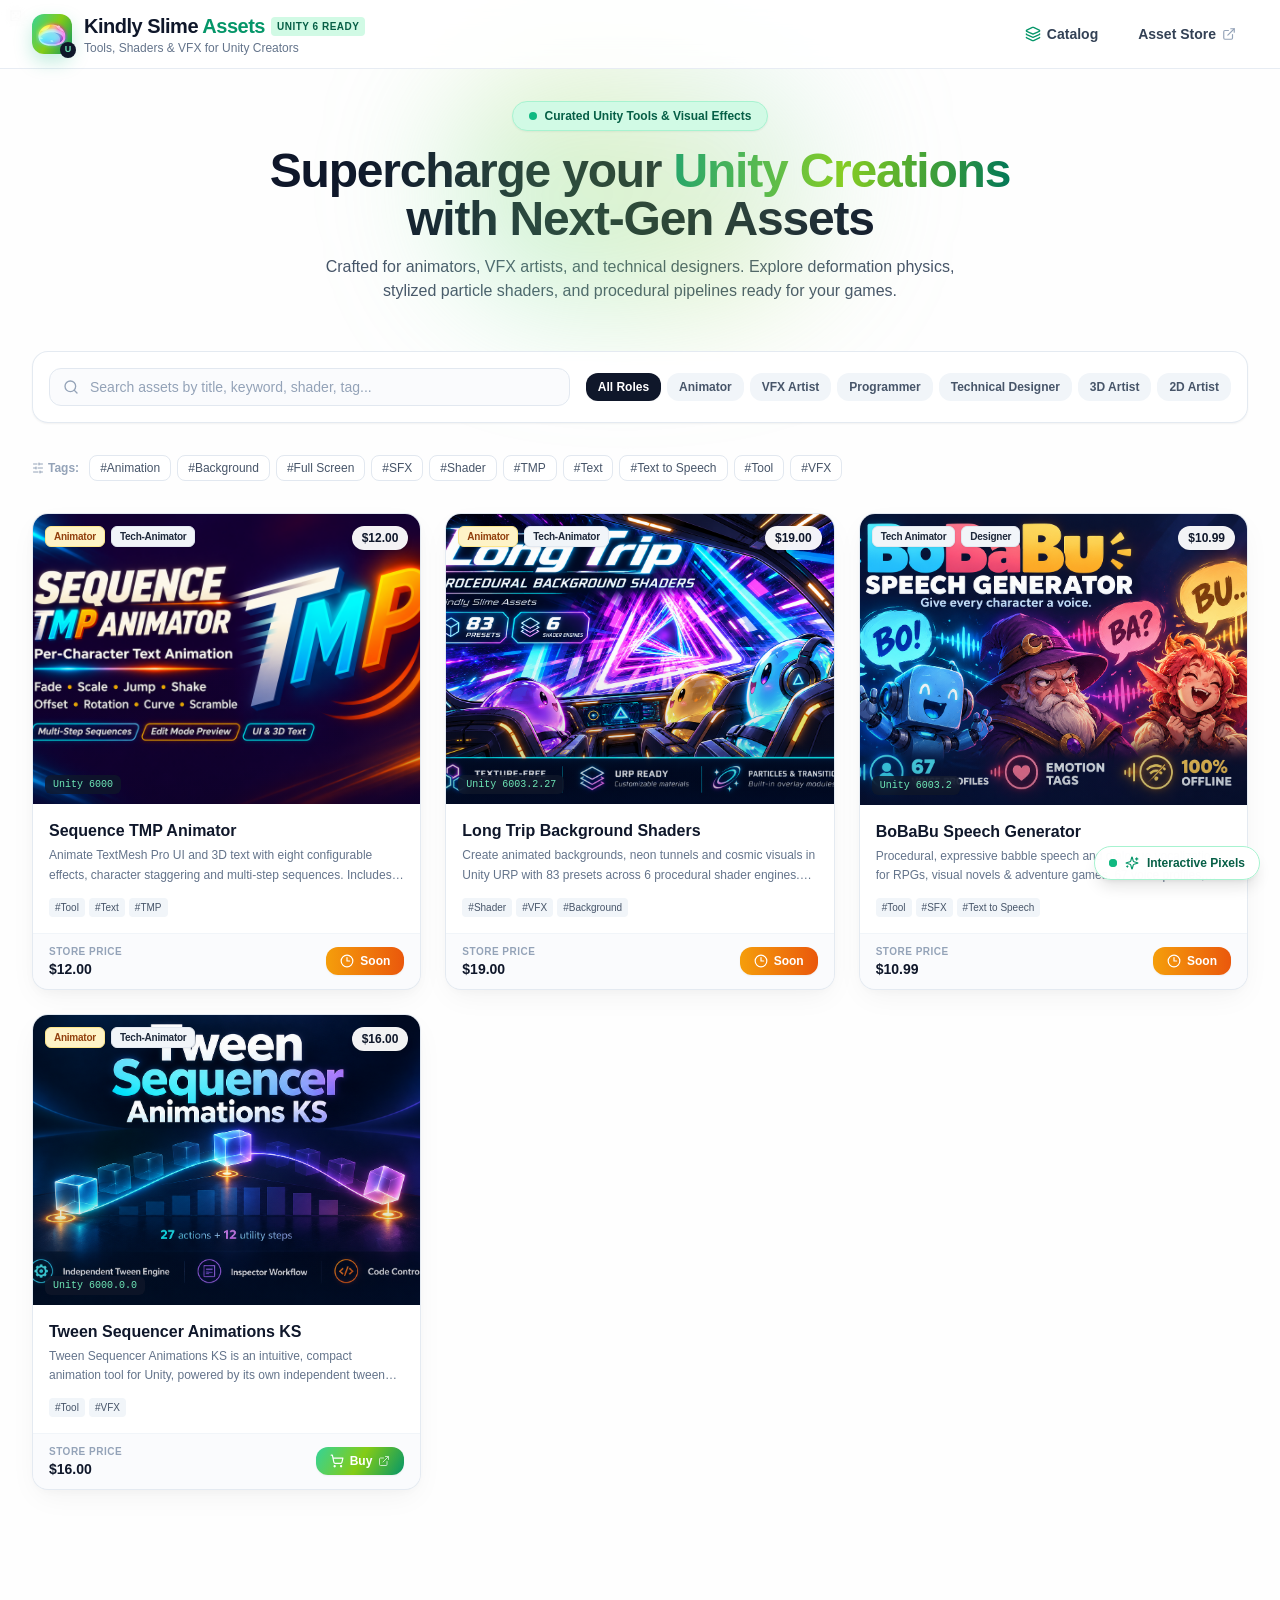
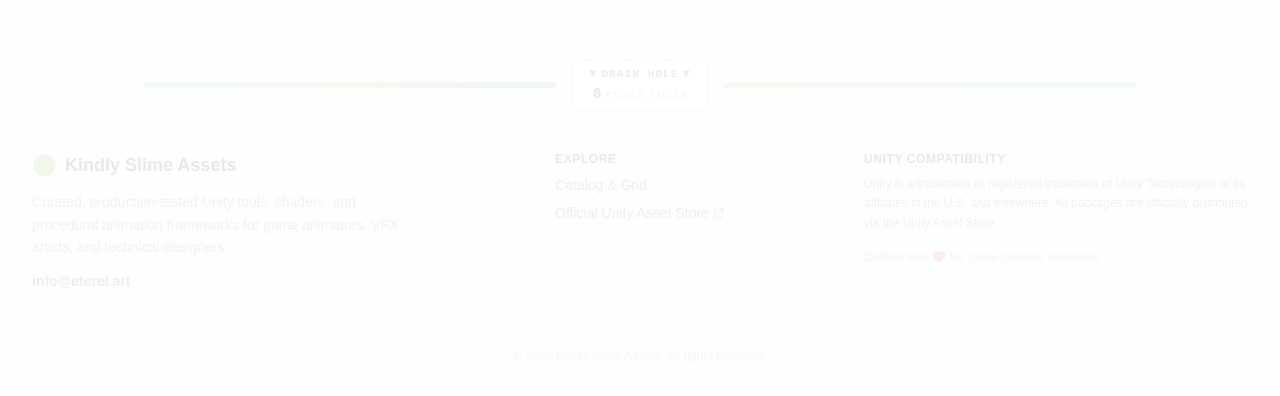
==== commit 2d81c863: "+" ====
--- a/index.html
+++ b/index.html
@@ -1 +1 @@
-<!DOCTYPE html><!--pNWhMmmrW41YCIJuUb__Z--><html lang="en" data-theme="slime"><head><meta charSet="utf-8"/><meta name="viewport" content="width=device-width, initial-scale=1"/><link rel="preload" as="image" href="/uploads/favicon-1792960924806.png"/><link rel="stylesheet" href="/_next/static/css/ccb2f82086b17821.css" data-precedence="next"/><link rel="preload" as="script" fetchPriority="low" href="/_next/static/chunks/webpack-4772d34723bd25e0.js"/><script src="/_next/static/chunks/4bd1b696-c023c6e3521b1417.js" async=""></script><script src="/_next/static/chunks/255-a85cef9cc3a04b12.js" async=""></script><script src="/_next/static/chunks/main-app-7085bcf40c44cc89.js" async=""></script><script src="/_next/static/chunks/467-fa972514f9c76bc9.js" async=""></script><script src="/_next/static/chunks/app/layout-8eebef2918df554c.js" async=""></script><script src="/_next/static/chunks/app/page-dffa62f976667af5.js" async=""></script><title>Kindly Slime Assets - Unity Asset Store Catalog &amp; VFX Tools</title><meta name="description" content="Curated collection of game development tools, procedural animation systems, elemental VFX shaders, and retro screen filters for Unity creators."/><link rel="canonical" href="https://ks-assets.eterel.art/"/><meta property="og:title" content="Kindly Slime Assets - Unity Asset Store Catalog &amp; VFX Tools"/><meta property="og:description" content="Curated collection of game development tools, procedural animation systems, elemental VFX shaders, and retro screen filters for Unity creators."/><meta property="og:url" content="https://ks-assets.eterel.art/"/><meta property="og:site_name" content="Kindly Slime Assets"/><meta property="og:type" content="website"/><meta name="twitter:card" content="summary"/><meta name="twitter:title" content="Kindly Slime Assets - Unity Asset Store Catalog &amp; VFX Tools"/><meta name="twitter:description" content="Curated collection of game development tools, procedural animation systems, elemental VFX shaders, and retro screen filters for Unity creators."/><link rel="shortcut icon" href="/favicon.ico"/><link rel="icon" href="/uploads/favicon-1792960924806.png"/><link rel="icon" href="/favicon.ico" type="image/x-icon" sizes="64x64"/><link rel="apple-touch-icon" href="/uploads/favicon-1792960924806.png"/><script src="/_next/static/chunks/polyfills-42372ed130431b0a.js" noModule=""></script></head><body class="relative min-h-screen text-slate-900 antialiased flex flex-col justify-between"><div hidden=""><!--$--><!--/$--></div><canvas class="pointer-events-none absolute left-0 top-0 z-10 block w-full opacity-90"></canvas><div class="fixed bottom-5 right-5 z-40"><button class="accent-border hover-accent-border hover-accent-bg-pale accent-text-strong group flex items-center gap-2 rounded-full border bg-white/95 px-3.5 py-2 text-xs font-semibold shadow-lg backdrop-blur-md hover:shadow-xl transition-all" title="Open Interactive Pixel Physics Settings"><span class="relative flex h-2 w-2"><span class="accent-bg absolute inline-flex h-full w-full animate-ping rounded-full opacity-75"></span><span class="accent-bg relative inline-flex h-2 w-2 rounded-full"></span></span><svg xmlns="http://www.w3.org/2000/svg" width="24" height="24" viewBox="0 0 24 24" fill="none" stroke="currentColor" stroke-width="2" stroke-linecap="round" stroke-linejoin="round" class="lucide lucide-sparkles accent-text h-3.5 w-3.5 transition-transform group-hover:rotate-12"><path d="M9.937 15.5A2 2 0 0 0 8.5 14.063l-6.135-1.582a.5.5 0 0 1 0-.962L8.5 9.936A2 2 0 0 0 9.937 8.5l1.582-6.135a.5.5 0 0 1 .963 0L14.063 8.5A2 2 0 0 0 15.5 9.937l6.135 1.581a.5.5 0 0 1 0 .964L15.5 14.063a2 2 0 0 0-1.437 1.437l-1.582 6.135a.5.5 0 0 1-.963 0z"></path><path d="M20 3v4"></path><path d="M22 5h-4"></path><path d="M4 17v2"></path><path d="M5 18H3"></path></svg><span>Interactive Pixels</span></button></div><header class="sticky top-0 z-30 w-full border-b border-slate-200/80 bg-white/85 backdrop-blur-md transition-all"><div class="mx-auto flex max-w-7xl items-center justify-between px-4 py-3 sm:px-6 lg:px-8"><a class="group flex items-center gap-3" href="/"><div class="accent-gradient-bg accent-shadow relative flex h-10 w-10 items-center justify-center rounded-xl shadow-md transition-transform duration-200 group-hover:scale-105"><img src="/uploads/favicon-1792960924806.png" alt="Kindly Slime Assets" class="h-8 w-8 select-none object-contain" width="32" height="32"/><div class="accent-text-soft absolute -bottom-1 -right-1 flex h-4 w-4 items-center justify-center rounded-full bg-slate-900 text-[9px] font-black">U</div></div><div class="flex flex-col"><div class="flex items-center gap-1.5"><span class="font-extrabold tracking-tight text-slate-900 text-lg sm:text-xl">Kindly Slime<!-- --> <span class="accent-text">Assets</span></span><span class="accent-surface accent-text-strong hidden rounded px-1.5 py-0.5 text-[10px] font-bold uppercase tracking-wider sm:inline-block">Unity 6 Ready</span></div><p class="text-xs text-slate-500 font-medium">Tools, Shaders &amp; VFX for Unity Creators</p></div></a><div class="flex items-center gap-2 sm:gap-4"><a class="flex items-center gap-1.5 rounded-lg px-3 py-1.5 text-sm font-semibold text-slate-700 hover:bg-slate-100 hover:text-slate-900 transition-colors" href="/"><svg xmlns="http://www.w3.org/2000/svg" width="24" height="24" viewBox="0 0 24 24" fill="none" stroke="currentColor" stroke-width="2" stroke-linecap="round" stroke-linejoin="round" class="lucide lucide-layers accent-text h-4 w-4"><path d="M12.83 2.18a2 2 0 0 0-1.66 0L2.6 6.08a1 1 0 0 0 0 1.83l8.58 3.91a2 2 0 0 0 1.66 0l8.58-3.9a1 1 0 0 0 0-1.83z"></path><path d="M2 12a1 1 0 0 0 .58.91l8.6 3.91a2 2 0 0 0 1.65 0l8.58-3.9A1 1 0 0 0 22 12"></path><path d="M2 17a1 1 0 0 0 .58.91l8.6 3.91a2 2 0 0 0 1.65 0l8.58-3.9A1 1 0 0 0 22 17"></path></svg><span class="hidden sm:inline">Catalog</span></a><a href="https://assetstore.unity.com" target="_blank" rel="noopener noreferrer" class="flex items-center gap-1.5 rounded-lg px-3 py-1.5 text-sm font-semibold text-slate-700 hover:bg-slate-100 hover:text-slate-900 transition-colors"><span class="hidden sm:inline">Asset Store</span><svg xmlns="http://www.w3.org/2000/svg" width="24" height="24" viewBox="0 0 24 24" fill="none" stroke="currentColor" stroke-width="2" stroke-linecap="round" stroke-linejoin="round" class="lucide lucide-external-link h-3.5 w-3.5 text-slate-400"><path d="M15 3h6v6"></path><path d="M10 14 21 3"></path><path d="M18 13v6a2 2 0 0 1-2 2H5a2 2 0 0 1-2-2V8a2 2 0 0 1 2-2h6"></path></svg></a></div></div></header><main class="relative z-20 flex-1"><div class="mx-auto max-w-7xl px-4 py-8 sm:px-6 lg:px-8"><section class="relative mb-12 flex flex-col items-center text-center"><div class="hero-theme-glow pointer-events-none absolute -top-12 h-64 w-96 rounded-full blur-3xl"></div><div class="accent-border accent-surface accent-text-strong inline-flex items-center gap-2 rounded-full border bg-white/90 px-4 py-1.5 text-xs font-bold shadow-sm backdrop-blur-sm"><span class="accent-bg flex h-2 w-2 rounded-full animate-ping"></span><span>Curated Unity Tools &amp; Visual Effects</span></div><h1 class="mt-4 max-w-3xl text-3xl font-black tracking-tight text-slate-900 sm:text-5xl">Supercharge your<!-- --> <span class="accent-gradient-text">Unity Creations</span> <!-- -->with Next-Gen Assets</h1><p class="mt-3 max-w-2xl text-sm sm:text-base text-slate-600 leading-relaxed">Crafted for animators, VFX artists, and technical designers. Explore deformation physics, stylized particle shaders, and procedural pipelines ready for your games.</p></section><div class="flex flex-col gap-8"><div class="flex flex-col gap-4 rounded-2xl border border-slate-200/90 bg-white/90 p-4 shadow-sm backdrop-blur-md md:flex-row md:items-center md:justify-between"><div class="relative flex-1"><svg xmlns="http://www.w3.org/2000/svg" width="24" height="24" viewBox="0 0 24 24" fill="none" stroke="currentColor" stroke-width="2" stroke-linecap="round" stroke-linejoin="round" class="lucide lucide-search absolute left-3.5 top-1/2 h-4 w-4 -translate-y-1/2 text-slate-400"><circle cx="11" cy="11" r="8"></circle><path d="m21 21-4.3-4.3"></path></svg><input type="text" placeholder="Search assets by title, keyword, shader, tag..." class="focus-accent w-full rounded-xl border border-slate-200 bg-slate-50/70 py-2 pl-10 pr-4 text-sm text-slate-800 placeholder-slate-400 transition-colors focus:bg-white focus:outline-none" value=""/></div><div class="flex items-center gap-1.5 overflow-x-auto pb-1 scrollbar-none md:pb-0"><button class="shrink-0 rounded-xl px-3 py-1.5 text-xs font-bold transition-all bg-slate-900 text-white shadow-sm">All Roles</button><button class="shrink-0 rounded-xl px-3 py-1.5 text-xs font-bold transition-all bg-slate-100 text-slate-600 hover:bg-slate-200 hover:text-slate-900">Animator</button><button class="shrink-0 rounded-xl px-3 py-1.5 text-xs font-bold transition-all bg-slate-100 text-slate-600 hover:bg-slate-200 hover:text-slate-900">VFX Artist</button><button class="shrink-0 rounded-xl px-3 py-1.5 text-xs font-bold transition-all bg-slate-100 text-slate-600 hover:bg-slate-200 hover:text-slate-900">Programmer</button><button class="shrink-0 rounded-xl px-3 py-1.5 text-xs font-bold transition-all bg-slate-100 text-slate-600 hover:bg-slate-200 hover:text-slate-900">Technical Designer</button><button class="shrink-0 rounded-xl px-3 py-1.5 text-xs font-bold transition-all bg-slate-100 text-slate-600 hover:bg-slate-200 hover:text-slate-900">3D Artist</button><button class="shrink-0 rounded-xl px-3 py-1.5 text-xs font-bold transition-all bg-slate-100 text-slate-600 hover:bg-slate-200 hover:text-slate-900">2D Artist</button></div></div><div class="flex flex-wrap items-center gap-1.5 text-xs"><span class="flex items-center gap-1 font-semibold text-slate-400 mr-1"><svg xmlns="http://www.w3.org/2000/svg" width="24" height="24" viewBox="0 0 24 24" fill="none" stroke="currentColor" stroke-width="2" stroke-linecap="round" stroke-linejoin="round" class="lucide lucide-sliders-horizontal h-3 w-3"><line x1="21" x2="14" y1="4" y2="4"></line><line x1="10" x2="3" y1="4" y2="4"></line><line x1="21" x2="12" y1="12" y2="12"></line><line x1="8" x2="3" y1="12" y2="12"></line><line x1="21" x2="16" y1="20" y2="20"></line><line x1="12" x2="3" y1="20" y2="20"></line><line x1="14" x2="14" y1="2" y2="6"></line><line x1="8" x2="8" y1="10" y2="14"></line><line x1="16" x2="16" y1="18" y2="22"></line></svg>Tags:</span><button class="rounded-lg px-2.5 py-1 text-xs font-medium transition-all hover-accent-border hover-accent-text bg-white border border-slate-200 text-slate-600">#<!-- -->Animation</button><button class="rounded-lg px-2.5 py-1 text-xs font-medium transition-all hover-accent-border hover-accent-text bg-white border border-slate-200 text-slate-600">#<!-- -->Background</button><button class="rounded-lg px-2.5 py-1 text-xs font-medium transition-all hover-accent-border hover-accent-text bg-white border border-slate-200 text-slate-600">#<!-- -->Full Screen</button><button class="rounded-lg px-2.5 py-1 text-xs font-medium transition-all hover-accent-border hover-accent-text bg-white border border-slate-200 text-slate-600">#<!-- -->SFX</button><button class="rounded-lg px-2.5 py-1 text-xs font-medium transition-all hover-accent-border hover-accent-text bg-white border border-slate-200 text-slate-600">#<!-- -->Shader</button><button class="rounded-lg px-2.5 py-1 text-xs font-medium transition-all hover-accent-border hover-accent-text bg-white border border-slate-200 text-slate-600">#<!-- -->TMP</button><button class="rounded-lg px-2.5 py-1 text-xs font-medium transition-all hover-accent-border hover-accent-text bg-white border border-slate-200 text-slate-600">#<!-- -->Text</button><button class="rounded-lg px-2.5 py-1 text-xs font-medium transition-all hover-accent-border hover-accent-text bg-white border border-slate-200 text-slate-600">#<!-- -->Text to Speech</button><button class="rounded-lg px-2.5 py-1 text-xs font-medium transition-all hover-accent-border hover-accent-text bg-white border border-slate-200 text-slate-600">#<!-- -->Tool</button><button class="rounded-lg px-2.5 py-1 text-xs font-medium transition-all hover-accent-border hover-accent-text bg-white border border-slate-200 text-slate-600">#<!-- -->VFX</button></div><div class="grid grid-cols-1 gap-6 sm:grid-cols-2 lg:grid-cols-3"><div data-asset-card="true" class="hover-accent-border group relative flex flex-col overflow-hidden rounded-2xl border border-slate-200/90 bg-white shadow-soft-card transition-all duration-300 hover:-translate-y-1 hover:shadow-hover-card"><a class="flex flex-col flex-1" href="/asset/sequence-tmp-animator/"><div class="relative aspect-[4/3] w-full overflow-hidden bg-slate-100"><img src="/uploads/marketing-cover-1950x1300-1793930018754.png" alt="Sequence TMP Animator" class="h-full w-full object-cover transition-transform duration-500 group-hover:scale-105" loading="lazy"/><div class="absolute inset-0 bg-gradient-to-t from-slate-950/40 via-transparent to-transparent opacity-60 transition-opacity group-hover:opacity-40"></div><div class="absolute top-3 left-3 flex flex-wrap gap-1.5 max-w-[80%]"><span class="rounded-md border px-2 py-0.5 text-[10px] font-bold tracking-tight shadow-sm backdrop-blur-sm bg-amber-100 text-amber-800 border-amber-200">Animator</span><span class="rounded-md border px-2 py-0.5 text-[10px] font-bold tracking-tight shadow-sm backdrop-blur-sm bg-slate-100 text-slate-800 border-slate-200">Tech-Animator</span></div><div class="absolute top-3 right-3 rounded-xl bg-white/95 px-2.5 py-1 text-xs font-black text-slate-900 shadow-md backdrop-blur-sm">$14.50</div><div class="accent-text-soft absolute bottom-2.5 left-3 rounded-md bg-slate-900/80 px-2 py-0.5 text-[10px] font-mono backdrop-blur-sm">Unity <!-- -->6000</div></div><div class="flex flex-col flex-1 p-4 justify-between"><div><h3 class="group-hover-accent-text text-base font-bold text-slate-900 leading-snug line-clamp-1 transition-colors">Sequence TMP Animator</h3><p class="mt-1 text-xs text-slate-500 leading-relaxed line-clamp-2">Animate TextMesh Pro UI and 3D text with eight configurable effects, character staggering and multi-step sequences. Includes looping, runtime controls and Edit Mode previews.</p></div><div class="mt-3 flex flex-wrap gap-1"><span class="rounded bg-slate-100 px-1.5 py-0.5 text-[10px] font-medium text-slate-600">#<!-- -->Tool</span><span class="rounded bg-slate-100 px-1.5 py-0.5 text-[10px] font-medium text-slate-600">#<!-- -->Text</span><span class="rounded bg-slate-100 px-1.5 py-0.5 text-[10px] font-medium text-slate-600">#<!-- -->TMP</span></div></div></a><div class="flex items-center justify-between border-t border-slate-100 bg-slate-50/70 px-4 py-2.5"><div class="flex flex-col"><span class="text-[10px] uppercase font-bold text-slate-400 tracking-wider">Store Price</span><span class="text-sm font-extrabold text-slate-900">$14.50</span></div><span class="flex cursor-not-allowed items-center gap-1.5 rounded-xl bg-gradient-to-r from-amber-500 to-orange-600 px-3.5 py-1.5 text-xs font-bold text-white shadow-sm" title="This asset is awaiting approval in the Unity Asset Store" aria-disabled="true"><svg xmlns="http://www.w3.org/2000/svg" width="24" height="24" viewBox="0 0 24 24" fill="none" stroke="currentColor" stroke-width="2" stroke-linecap="round" stroke-linejoin="round" class="lucide lucide-clock3 h-3.5 w-3.5"><circle cx="12" cy="12" r="10"></circle><polyline points="12 6 12 12 16.5 12"></polyline></svg><span>Soon</span></span></div></div><div data-asset-card="true" class="hover-accent-border group relative flex flex-col overflow-hidden rounded-2xl border border-slate-200/90 bg-white shadow-soft-card transition-all duration-300 hover:-translate-y-1 hover:shadow-hover-card"><a class="flex flex-col flex-1" href="/asset/long-trip-background-shaders/"><div class="relative aspect-[4/3] w-full overflow-hidden bg-slate-100"><img src="/uploads/longtrip-1280-1793495463566.png" alt="Long Trip Background Shaders" class="h-full w-full object-cover transition-transform duration-500 group-hover:scale-105" loading="lazy"/><div class="absolute inset-0 bg-gradient-to-t from-slate-950/40 via-transparent to-transparent opacity-60 transition-opacity group-hover:opacity-40"></div><div class="absolute top-3 left-3 flex flex-wrap gap-1.5 max-w-[80%]"><span class="rounded-md border px-2 py-0.5 text-[10px] font-bold tracking-tight shadow-sm backdrop-blur-sm bg-amber-100 text-amber-800 border-amber-200">Animator</span><span class="rounded-md border px-2 py-0.5 text-[10px] font-bold tracking-tight shadow-sm backdrop-blur-sm bg-slate-100 text-slate-800 border-slate-200">Tech-Animator</span></div><div class="absolute top-3 right-3 rounded-xl bg-white/95 px-2.5 py-1 text-xs font-black text-slate-900 shadow-md backdrop-blur-sm">$19.00</div><div class="accent-text-soft absolute bottom-2.5 left-3 rounded-md bg-slate-900/80 px-2 py-0.5 text-[10px] font-mono backdrop-blur-sm">Unity <!-- -->6003.2.27</div></div><div class="flex flex-col flex-1 p-4 justify-between"><div><h3 class="group-hover-accent-text text-base font-bold text-slate-900 leading-snug line-clamp-1 transition-colors">Long Trip Background Shaders</h3><p class="mt-1 text-xs text-slate-500 leading-relaxed line-clamp-2">Create animated backgrounds, neon tunnels and cosmic visuals in Unity URP with 83 presets across 6 procedural shader engines. Customize colors, motion and geometry, then add particle overlays and transitions—all without texture assets.</p></div><div class="mt-3 flex flex-wrap gap-1"><span class="rounded bg-slate-100 px-1.5 py-0.5 text-[10px] font-medium text-slate-600">#<!-- -->Shader</span><span class="rounded bg-slate-100 px-1.5 py-0.5 text-[10px] font-medium text-slate-600">#<!-- -->VFX</span><span class="rounded bg-slate-100 px-1.5 py-0.5 text-[10px] font-medium text-slate-600">#<!-- -->Background</span></div></div></a><div class="flex items-center justify-between border-t border-slate-100 bg-slate-50/70 px-4 py-2.5"><div class="flex flex-col"><span class="text-[10px] uppercase font-bold text-slate-400 tracking-wider">Store Price</span><span class="text-sm font-extrabold text-slate-900">$19.00</span></div><span class="flex cursor-not-allowed items-center gap-1.5 rounded-xl bg-gradient-to-r from-amber-500 to-orange-600 px-3.5 py-1.5 text-xs font-bold text-white shadow-sm" title="This asset is awaiting approval in the Unity Asset Store" aria-disabled="true"><svg xmlns="http://www.w3.org/2000/svg" width="24" height="24" viewBox="0 0 24 24" fill="none" stroke="currentColor" stroke-width="2" stroke-linecap="round" stroke-linejoin="round" class="lucide lucide-clock3 h-3.5 w-3.5"><circle cx="12" cy="12" r="10"></circle><polyline points="12 6 12 12 16.5 12"></polyline></svg><span>Soon</span></span></div></div><div data-asset-card="true" class="hover-accent-border group relative flex flex-col overflow-hidden rounded-2xl border border-slate-200/90 bg-white shadow-soft-card transition-all duration-300 hover:-translate-y-1 hover:shadow-hover-card"><a class="flex flex-col flex-1" href="/asset/bobabu-speech-generator/"><div class="relative aspect-[4/3] w-full overflow-hidden bg-slate-100"><img src="/uploads/marketing-1280-1793495694447.png" alt="BoBaBu Speech Generator" class="h-full w-full object-cover transition-transform duration-500 group-hover:scale-105" loading="lazy"/><div class="absolute inset-0 bg-gradient-to-t from-slate-950/40 via-transparent to-transparent opacity-60 transition-opacity group-hover:opacity-40"></div><div class="absolute top-3 left-3 flex flex-wrap gap-1.5 max-w-[80%]"><span class="rounded-md border px-2 py-0.5 text-[10px] font-bold tracking-tight shadow-sm backdrop-blur-sm bg-slate-100 text-slate-800 border-slate-200">Tech Animator</span><span class="rounded-md border px-2 py-0.5 text-[10px] font-bold tracking-tight shadow-sm backdrop-blur-sm bg-slate-100 text-slate-800 border-slate-200">Designer</span></div><div class="absolute top-3 right-3 rounded-xl bg-white/95 px-2.5 py-1 text-xs font-black text-slate-900 shadow-md backdrop-blur-sm">$10.99</div><div class="accent-text-soft absolute bottom-2.5 left-3 rounded-md bg-slate-900/80 px-2 py-0.5 text-[10px] font-mono backdrop-blur-sm">Unity <!-- -->6003.2</div></div><div class="flex flex-col flex-1 p-4 justify-between"><div><h3 class="group-hover-accent-text text-base font-bold text-slate-900 leading-snug line-clamp-1 transition-colors">BoBaBu Speech Generator</h3><p class="mt-1 text-xs text-slate-500 leading-relaxed line-clamp-2">Procedural, expressive babble speech and dialogue vocalization for RPGs, visual novels &amp; adventure games. 67 voice profiles, emotion tags, syllable banks, and text animation sync.</p></div><div class="mt-3 flex flex-wrap gap-1"><span class="rounded bg-slate-100 px-1.5 py-0.5 text-[10px] font-medium text-slate-600">#<!-- -->Tool</span><span class="rounded bg-slate-100 px-1.5 py-0.5 text-[10px] font-medium text-slate-600">#<!-- -->SFX</span><span class="rounded bg-slate-100 px-1.5 py-0.5 text-[10px] font-medium text-slate-600">#<!-- -->Text to Speech</span></div></div></a><div class="flex items-center justify-between border-t border-slate-100 bg-slate-50/70 px-4 py-2.5"><div class="flex flex-col"><span class="text-[10px] uppercase font-bold text-slate-400 tracking-wider">Store Price</span><span class="text-sm font-extrabold text-slate-900">$10.99</span></div><span class="flex cursor-not-allowed items-center gap-1.5 rounded-xl bg-gradient-to-r from-amber-500 to-orange-600 px-3.5 py-1.5 text-xs font-bold text-white shadow-sm" title="This asset is awaiting approval in the Unity Asset Store" aria-disabled="true"><svg xmlns="http://www.w3.org/2000/svg" width="24" height="24" viewBox="0 0 24 24" fill="none" stroke="currentColor" stroke-width="2" stroke-linecap="round" stroke-linejoin="round" class="lucide lucide-clock3 h-3.5 w-3.5"><circle cx="12" cy="12" r="10"></circle><polyline points="12 6 12 12 16.5 12"></polyline></svg><span>Soon</span></span></div></div><div data-asset-card="true" class="hover-accent-border group relative flex flex-col overflow-hidden rounded-2xl border border-slate-200/90 bg-white shadow-soft-card transition-all duration-300 hover:-translate-y-1 hover:shadow-hover-card"><a class="flex flex-col flex-1" href="/asset/tween-sequencer-animations-ks/"><div class="relative aspect-[4/3] w-full overflow-hidden bg-slate-100"><img src="/uploads/marketing-1280-1793495843586.png" alt="Tween Sequencer Animations KS" class="h-full w-full object-cover transition-transform duration-500 group-hover:scale-105" loading="lazy"/><div class="absolute inset-0 bg-gradient-to-t from-slate-950/40 via-transparent to-transparent opacity-60 transition-opacity group-hover:opacity-40"></div><div class="absolute top-3 left-3 flex flex-wrap gap-1.5 max-w-[80%]"><span class="rounded-md border px-2 py-0.5 text-[10px] font-bold tracking-tight shadow-sm backdrop-blur-sm bg-amber-100 text-amber-800 border-amber-200">Animator</span><span class="rounded-md border px-2 py-0.5 text-[10px] font-bold tracking-tight shadow-sm backdrop-blur-sm bg-slate-100 text-slate-800 border-slate-200">Tech-Animator</span></div><div class="absolute top-3 right-3 rounded-xl bg-white/95 px-2.5 py-1 text-xs font-black text-slate-900 shadow-md backdrop-blur-sm">$16.00</div><div class="accent-text-soft absolute bottom-2.5 left-3 rounded-md bg-slate-900/80 px-2 py-0.5 text-[10px] font-mono backdrop-blur-sm">Unity <!-- -->6000.0.0</div></div><div class="flex flex-col flex-1 p-4 justify-between"><div><h3 class="group-hover-accent-text text-base font-bold text-slate-900 leading-snug line-clamp-1 transition-colors">Tween Sequencer Animations KS</h3><p class="mt-1 text-xs text-slate-500 leading-relaxed line-clamp-2">Tween Sequencer Animations KS is an intuitive, compact animation tool for Unity, powered by its own independent tween engine with no DOTween dependency. Build sequences in the Inspector using 27 actions and 12 utility and playback steps, with edit-mode preview, flexible easing and nested sequences. Control playback from code and replace targets at runtime—easy to get started, flexible for advanced workflows.</p></div><div class="mt-3 flex flex-wrap gap-1"><span class="rounded bg-slate-100 px-1.5 py-0.5 text-[10px] font-medium text-slate-600">#<!-- -->Tool</span><span class="rounded bg-slate-100 px-1.5 py-0.5 text-[10px] font-medium text-slate-600">#<!-- -->VFX</span></div></div></a><div class="flex items-center justify-between border-t border-slate-100 bg-slate-50/70 px-4 py-2.5"><div class="flex flex-col"><span class="text-[10px] uppercase font-bold text-slate-400 tracking-wider">Store Price</span><span class="text-sm font-extrabold text-slate-900">$16.00</span></div><a href="https://assetstore.unity.com/packages/package/8646931" target="_blank" rel="noopener noreferrer" class="accent-gradient-bg group/btn flex items-center gap-1.5 rounded-xl px-3.5 py-1.5 text-xs font-bold text-white shadow-sm hover:shadow-md transition-all duration-200" title="Open in Unity Asset Store"><svg xmlns="http://www.w3.org/2000/svg" width="24" height="24" viewBox="0 0 24 24" fill="none" stroke="currentColor" stroke-width="2" stroke-linecap="round" stroke-linejoin="round" class="lucide lucide-shopping-cart h-3.5 w-3.5 transition-transform group-hover/btn:scale-110"><circle cx="8" cy="21" r="1"></circle><circle cx="19" cy="21" r="1"></circle><path d="M2.05 2.05h2l2.66 12.42a2 2 0 0 0 2 1.58h9.78a2 2 0 0 0 1.95-1.57l1.65-7.43H5.12"></path></svg><span>Buy</span><svg xmlns="http://www.w3.org/2000/svg" width="24" height="24" viewBox="0 0 24 24" fill="none" stroke="currentColor" stroke-width="2" stroke-linecap="round" stroke-linejoin="round" class="lucide lucide-external-link h-3 w-3 opacity-70"><path d="M15 3h6v6"></path><path d="M10 14 21 3"></path><path d="M18 13v6a2 2 0 0 1-2 2H5a2 2 0 0 1-2-2V8a2 2 0 0 1 2-2h6"></path></svg></a></div></div></div></div></div><!--$--><!--/$--></main><footer class="relative mt-24 w-full overflow-hidden border-t border-slate-200/90 bg-gradient-to-b from-slate-50 to-slate-100 pt-10 pb-8 text-slate-600"><div class="relative mx-auto mb-10 max-w-5xl px-4"><div class="flex items-center justify-between gap-4 text-xs font-mono text-slate-400"><div class="h-1.5 flex-1 rounded-full bg-slate-300 relative overflow-hidden"><div class="accent-gradient-bg absolute inset-0 opacity-60"></div></div><div class="accent-border-strong flex flex-col items-center px-4 py-1.5 rounded-xl border border-dashed bg-white shadow-sm text-center"><span class="accent-text-strong text-[11px] font-bold uppercase tracking-widest flex items-center gap-1"><span class="inline-block animate-bounce text-xs">▼</span>DRAIN HOLE<span class="inline-block animate-bounce text-xs">▼</span></span><span class="mt-0.5 flex items-baseline gap-1 text-[10px] uppercase tracking-wide text-slate-400"><strong class="text-sm font-black tabular-nums text-slate-900">0</strong>pixels fallen</span></div><div class="h-1.5 flex-1 rounded-full bg-slate-300 relative overflow-hidden"><div class="accent-gradient-bg-reverse absolute inset-0 opacity-60"></div></div></div></div><div class="mx-auto max-w-7xl px-4 sm:px-6 lg:px-8"><div class="grid grid-cols-1 gap-8 md:grid-cols-3"><div class="flex flex-col gap-3"><div class="flex items-center gap-2 font-extrabold text-slate-900 text-lg"><span class="text-xl">🟢</span><span>Kindly Slime Assets</span></div><p class="text-sm text-slate-500 leading-relaxed">Curated, production-tested Unity tools, shaders, and procedural animation frameworks for game animators, VFX artists, and technical designers.</p><a href="mailto:info@eterel.art" class="hover-accent-text w-fit text-sm font-semibold text-slate-600 transition-colors">info@eterel.art</a></div><div class="flex flex-col gap-2 md:items-center"><div class="flex flex-col gap-2"><h4 class="text-xs font-bold uppercase tracking-wider text-slate-900">Explore</h4><a class="hover-accent-text text-sm transition-colors" href="/">Catalog &amp; Grid</a><a href="https://assetstore.unity.com" target="_blank" rel="noopener noreferrer" class="hover-accent-text inline-flex items-center gap-1 text-sm transition-colors">Official Unity Asset Store <svg xmlns="http://www.w3.org/2000/svg" width="24" height="24" viewBox="0 0 24 24" fill="none" stroke="currentColor" stroke-width="2" stroke-linecap="round" stroke-linejoin="round" class="lucide lucide-external-link h-3 w-3"><path d="M15 3h6v6"></path><path d="M10 14 21 3"></path><path d="M18 13v6a2 2 0 0 1-2 2H5a2 2 0 0 1-2-2V8a2 2 0 0 1 2-2h6"></path></svg></a></div></div><div class="flex flex-col gap-2"><h4 class="text-xs font-bold uppercase tracking-wider text-slate-900">Unity Compatibility</h4><p class="text-xs text-slate-500 leading-relaxed">Unity is a trademark or registered trademark of Unity Technologies or its affiliates in the U.S. and elsewhere. All packages are officially distributed via the Unity Asset Store.</p><div class="mt-2 flex items-center gap-1 text-xs text-slate-400"><span>Crafted with</span><svg xmlns="http://www.w3.org/2000/svg" width="24" height="24" viewBox="0 0 24 24" fill="none" stroke="currentColor" stroke-width="2" stroke-linecap="round" stroke-linejoin="round" class="lucide lucide-heart h-3.5 w-3.5 text-rose-500 fill-rose-500"><path d="M19 14c1.49-1.46 3-3.21 3-5.5A5.5 5.5 0 0 0 16.5 3c-1.76 0-3 .5-4.5 2-1.5-1.5-2.74-2-4.5-2A5.5 5.5 0 0 0 2 8.5c0 2.3 1.5 4.05 3 5.5l7 7Z"></path></svg><span>for game creators worldwide</span></div></div></div><div class="mt-8 border-t border-slate-200/60 pt-6 text-center text-xs text-slate-400">© <!-- -->2026<!-- --> <!-- -->Kindly Slime Assets. All rights reserved.</div></div></footer><script src="/_next/static/chunks/webpack-4772d34723bd25e0.js" id="_R_" async=""></script><script>(self.__next_f=self.__next_f||[]).push([0])</script><script>self.__next_f.push([1,"1:\"$Sreact.fragment\"\n2:I[3754,[\"467\",\"static/chunks/467-fa972514f9c76bc9.js\",\"177\",\"static/chunks/app/layout-8eebef2918df554c.js\"],\"default\"]\n3:I[63,[\"467\",\"static/chunks/467-fa972514f9c76bc9.js\",\"177\",\"static/chunks/app/layout-8eebef2918df554c.js\"],\"default\"]\n4:I[9766,[],\"\"]\n5:I[8924,[],\"\"]\n6:I[1544,[\"467\",\"static/chunks/467-fa972514f9c76bc9.js\",\"177\",\"static/chunks/app/layout-8eebef2918df554c.js\"],\"default\"]\n8:I[4431,[],\"OutletBoundary\"]\na:I[5278,[],\"AsyncMetadataOutlet\"]\nc:I[4431,[],\"ViewportBoundary\"]\ne:I[4431,[],\"MetadataBoundary\"]\nf:\"$Sreact.suspense\"\n11:I[7150,[],\"\"]\n:HL[\"/_next/static/css/ccb2f82086b17821.css\",\"style\"]\n"])</script><script>self.__next_f.push([1,"0:{\"P\":null,\"b\":\"pNWhMmmrW41YCIJuUb--Z\",\"p\":\"\",\"c\":[\"\",\"\"],\"i\":false,\"f\":[[[\"\",{\"children\":[\"__PAGE__\",{}]},\"$undefined\",\"$undefined\",true],[\"\",[\"$\",\"$1\",\"c\",{\"children\":[[[\"$\",\"link\",\"0\",{\"rel\":\"stylesheet\",\"href\":\"/_next/static/css/ccb2f82086b17821.css\",\"precedence\":\"next\",\"crossOrigin\":\"$undefined\",\"nonce\":\"$undefined\"}]],[\"$\",\"html\",null,{\"lang\":\"en\",\"data-theme\":\"slime\",\"children\":[\"$\",\"body\",null,{\"className\":\"relative min-h-screen text-slate-900 antialiased flex flex-col justify-between\",\"children\":[[\"$\",\"$L2\",null,{}],[\"$\",\"$L3\",null,{}],[\"$\",\"main\",null,{\"className\":\"relative z-20 flex-1\",\"children\":[\"$\",\"$L4\",null,{\"parallelRouterKey\":\"children\",\"error\":\"$undefined\",\"errorStyles\":\"$undefined\",\"errorScripts\":\"$undefined\",\"template\":[\"$\",\"$L5\",null,{}],\"templateStyles\":\"$undefined\",\"templateScripts\":\"$undefined\",\"notFound\":[[[\"$\",\"title\",null,{\"children\":\"404: This page could not be found.\"}],[\"$\",\"div\",null,{\"style\":{\"fontFamily\":\"system-ui,\\\"Segoe UI\\\",Roboto,Helvetica,Arial,sans-serif,\\\"Apple Color Emoji\\\",\\\"Segoe UI Emoji\\\"\",\"height\":\"100vh\",\"textAlign\":\"center\",\"display\":\"flex\",\"flexDirection\":\"column\",\"alignItems\":\"center\",\"justifyContent\":\"center\"},\"children\":[\"$\",\"div\",null,{\"children\":[[\"$\",\"style\",null,{\"dangerouslySetInnerHTML\":{\"__html\":\"body{color:#000;background:#fff;margin:0}.next-error-h1{border-right:1px solid rgba(0,0,0,.3)}@media (prefers-color-scheme:dark){body{color:#fff;background:#000}.next-error-h1{border-right:1px solid rgba(255,255,255,.3)}}\"}}],[\"$\",\"h1\",null,{\"className\":\"next-error-h1\",\"style\":{\"display\":\"inline-block\",\"margin\":\"0 20px 0 0\",\"padding\":\"0 23px 0 0\",\"fontSize\":24,\"fontWeight\":500,\"verticalAlign\":\"top\",\"lineHeight\":\"49px\"},\"children\":404}],[\"$\",\"div\",null,{\"style\":{\"display\":\"inline-block\"},\"children\":[\"$\",\"h2\",null,{\"style\":{\"fontSize\":14,\"fontWeight\":400,\"lineHeight\":\"49px\",\"margin\":0},\"children\":\"This page could not be found.\"}]}]]}]}]],[]],\"forbidden\":\"$undefined\",\"unauthorized\":\"$undefined\"}]}],[\"$\",\"$L6\",null,{}]]}]}]]}],{\"children\":[\"__PAGE__\",[\"$\",\"$1\",\"c\",{\"children\":[\"$L7\",null,[\"$\",\"$L8\",null,{\"children\":[\"$L9\",[\"$\",\"$La\",null,{\"promise\":\"$@b\"}]]}]]}],{},null,false]},null,false],[\"$\",\"$1\",\"h\",{\"children\":[null,[[\"$\",\"$Lc\",null,{\"children\":\"$Ld\"}],null],[\"$\",\"$Le\",null,{\"children\":[\"$\",\"div\",null,{\"hidden\":true,\"children\":[\"$\",\"$f\",null,{\"fallback\":null,\"children\":\"$L10\"}]}]}]]}],false]],\"m\":\"$undefined\",\"G\":[\"$11\",[]],\"s\":false,\"S\":true}\n"])</script><script>self.__next_f.push([1,"12:I[2080,[\"467\",\"static/chunks/467-fa972514f9c76bc9.js\",\"974\",\"static/chunks/app/page-dffa62f976667af5.js\"],\"default\"]\n13:T87d,"])</script><script>self.__next_f.push([1,"**Sequence TMP Animator** brings expressive motion to TextMesh Pro UI and 3D text. Animate individual characters or entire strings, combine effects, and build multi-step sequences directly in the Unity Inspector.\n\nCreate animated titles, dialogue reveals, notifications, menu labels and world-space text with curve-controlled motion and adjustable character timing.\n\n**Eight configurable effects**\n\n- **Fade** — animate character transparency.\n- **Scale** — control horizontal and vertical scale around each glyph’s center.\n- **Jump** — add curve-controlled vertical movement.\n- **Shake** — apply animated displacement.\n- **Offset** — control horizontal and vertical movement independently.\n- **Rotation** — rotate characters around their centers.\n- **Text Curve** — bend text along a custom curve.\n- **Scramble** — cycle through replacement characters while preserving rich-text tags.\n\n**Compose multi-step animations**\n\nArrange and reorder steps, then play them sequentially or simultaneously. Configure delays, durations and animation curves, stagger characters from left to right or right to left, and loop individual animations or complete sequences.\n\n**Preview directly in the Editor**\n\nTest a single animation or a complete sequence in Edit Mode. Preview restores the original text geometry when the Inspector closes, helping you experiment safely while working on your scene.\n\n**Control playback from your game**\n\nUse Play On Awake for automatic playback or trigger animations through the runtime Play and Stop API. Configure finite or unlimited loops, hold the final pose during loop delays, and smoothly restore the original text after playback.\n\n**UI and 3D text support**\n\nUse the same animation system with TextMeshProUGUI and world-space TextMeshPro. Effects operate directly on TMP mesh data and work with Built-in, URP and HDRP projects.\n\n**Showcase and documentation included**\n\nExplore UI and 3D text examples covering staggered fades, scramble, waves, shake, rotation and curved text. A central four-step sequence demonstrates character entrance, wave motion, wobble and fly-away effects. Offline HTML and PDF documentation is included."])</script><script>self.__next_f.push([1,"14:T7de,"])</script><script>self.__next_f.push([1,"- **Version** — 1.8.0.\n- **Minimum Unity version** — 2022.3.62f2.\n- **Verified Unity version** — Unity 6.3, 6000.3.27f1.\n- **Required packages** — Unity UI / TextMesh Pro. Import TMP Essential Resources in Unity 2022.3 before opening the showcase.\n- **Supported text components** — TextMeshProUGUI and 3D TextMeshPro.\n- **Render pipelines** — Built-in, URP and HDRP.\n- **Animation method** — Direct manipulation of generated TMP mesh data.\n- **Effects** — Fade, Scale, Jump, Shake, Offset, Rotation, Text Curve and Scramble.\n- **Playback modes** — Whole-text or staggered per-character animation, with left-to-right or right-to-left character order.\n- **Sequences** — Reorderable steps, sequential or simultaneous playback, and complete-sequence looping.\n- **Timing controls** — Duration, per-character duration, character delay, cycle delay, loop delay and loop count.\n- **Runtime controls** — Play, Stop, reset, playback state and duration queries.\n- **Editor tools** — Custom Inspectors and non-destructive previews for individual animations and sequences.\n- **Rich text** — TMP character-based timing. Scramble preserves rich-text tags and can preserve letter case.\n- **Scramble compatibility** — Scramble leaves emoji and other surrogate-pair characters unchanged. While Scramble is active, the Inspector disables Scale, Jump, Offset and Text Curve. Fade, Shake and Rotation remain available.\n- **Dynamic text** — Assign the final text before playback. Stop the animator before replacing text during an animation.\n- **Included sample** — An importable showcase scene with four UI examples, four world-space examples and a central four-step sequence.\n- **Documentation** — Offline HTML/PDF guide, changelog, licensing information and third-party notices.\n- **Dependencies** — No third-party tweening package required.\n- **Performance** — Processing cost depends on text length and active effects. The undeformed TMP mesh is rebuilt before effects are applied each frame."])</script><script>self.__next_f.push([1,"15:Tabe,"])</script><script>self.__next_f.push([1,"**Long Trip — turn your background into a journey.**\n\nCreate flowing neon tunnels, cosmic landscapes, connected light networks and hypnotic geometric patterns with LongTrip Background Shaders for Unity URP.\n\nExplore 83 ready-to-use material presets across 6 specialized shader engines. Use them as a starting point, customize their appearance and motion, and build animated backgrounds for menus, sci-fi environments, portals, arcade games and stylized visual experiences.\n\n**Procedural visuals. No texture assets required.**\n\nLongTrip generates its patterns directly in shaders, from geometric frames and glowing grids to nebula clouds, crystal structures and retro pixel effects. Adjust the materials to create variations without preparing textures or video loops.\n\n**Six engines, a wide range of styles**\n\n• **Master:** geometric tunnels, perspective corridors, honeycomb patterns, hyperspace streaks and raymarched structures.\n• **Tunnels Plus:** cloud vortices, architectural passages, laser corridors, jewel portals and flowing ribbon tunnels.\n• **Plexus \u0026 Lines:** connected constellations, wireframe terrain, optical fibers, circuit trails and neon beams.\n• **Grid \u0026 Blocks:** animated tiles, building blocks, mazes, mosaics and kinetic geometric patterns.\n• **Cosmic \u0026 Organic:** nebulae, crystal shards, sphere swarms, neural networks and black-hole visuals.\n• **Pixel Art:** crisp retro tunnels, arcade corridors, pixel portals, kaleidoscopes and clocks.\n\n**Shape the look and motion**\n\nCustomize HDR colors, palette cycling, glow, geometry density, line thickness and depth layers. Control animation speed, rotation, scrolling, zoom and pattern position, with additional settings for individual effects.\n\nUse custom time input to synchronize materials or drive their animation from your own scripts.\n\n**Layer particles and transitions**\n\nAdd procedural starfields, radial sparks or particle waves through the optional overlay module. Create iris, spiral and hex-grid transitions with adjustable progress and glowing edges.\n\nOptional finishing effects include chromatic aberration, vignette and CRT scanlines.\n\n**Preview, explore and customize**\n\nBrowse presets using the included Remote Control Panel and demo showcase. Switch categories, adjust materials, save custom defaults and hide the showcase HUD for a clean view.\n\nApply materials to quads, planes or UV-mapped meshes to bring the effects into your scenes.\n\n**Built for Unity URP**\n\nIncludes 83 material presets, 6 shader engines, an editor control panel, a demo showcase and a user manual.\n\nEffect complexity varies: layered, volumetric and raymarched presets require more GPU work. Choose presets and settings to suit your target hardware and rendering resolution."])</script><script>self.__next_f.push([1,"16:T700,"])</script><script>self.__next_f.push([1,"- **Render pipeline:** Universal Render Pipeline (URP). Built-in Render Pipeline and HDRP are not supported.\n- **Unity compatibility:** Unity 2022.3 LTS and Unity 6, with URP 14–17.\n- **Included content:** 6 procedural shaders and 83 material presets across geometric, tunnel, plexus, grid, cosmic and pixel-art categories.\n- **Texture requirements:** Visual patterns are generated procedurally; no texture assets are required.\n- **Rendering:** Single-pass shaders with SRP Batcher-compatible material constant buffers. GPU cost depends on the selected effect, settings and rendering resolution.\n- **Material controls:** Animation speed, custom time, zoom, aspect correction, position, rotation, scrolling, geometry density, depth layers and effect-specific parameters.\n- **Color controls:** HDR background, primary, secondary and accent colors; palette modes, color cycling, glow and contrast.\n- **Particle overlays:** Optional procedural wave particles, starfields and radial sparks.\n- **Transitions:** Iris portal, spiral vortex and hex-grid dissolve, with progress and edge controls.\n- **Optional post-effects:** Chromatic aberration, vignette and CRT scanlines.\n- **Pixel-art controls:** Virtual resolution, quantized line widths and Bayer dithering.\n- **Usage:** Materials can be applied to quads, planes and UV-mapped meshes.\n- **Scripting:** Standard Unity material properties can be controlled through C#. Custom time input supports externally driven animation.\n- **Editor tools:** Remote Control Panel, preset browser, custom material defaults and demo showcase with a toggleable HUD.\n- **Performance:** Volumetric, layered and raymarched effects are more demanding. Validate presets and quality settings on your target hardware.\n- **Documentation:** English user manual included."])</script><script>self.__next_f.push([1,"17:T955,"])</script><script>self.__next_f.push([1,"Bring your game's characters to life with delightful, expressive babble speech! Inspired by beloved classics like **Animal Crossing**, **Undertale**, **Celeste**, and **Banjo-Kazooie**, **Bo-Ba-Bu Speech Generator** procedural dialogue vocalization system that gives every character a unique voice—without the cost of voice actors or cloud AI subscriptions.\n\nSynchronized in real-time with character dialogue text, Bo-Ba-Bu dynamically modulates pitch, tempo, and vocal timbre based on punctuation, questions, exclamations, ALL-CAPS shouting, and inline emotion tags (`[Joy]`, `[Angry]`, `[Whisper]`, `[Loving]`, `[Cunning]`, `[Confused]`, and more).\n\nWhether you are making an RPG, a cozy life simulator, a visual novel, or a story-driven adventure, Bo-Ba-Bu provides an instant, charming vocal presence for all your NPCs and protagonists.\n\n### ✨ Key Features\n\n* **67 Ready-to-Use Voice Profiles:** Includes 10 organic 3-letter natural voices (`Voice3_`), cute sprites, grumpy gnomes, robotic droids, wizards, warriors, and monsters.\n* **Inline Emotion Modulation:** Add tags like `[Joy]`, `[Fury]`, `[Whisper]`, `[Loving]`, `[Cunning]`, or `[EvilLaugh]` directly into your text to trigger emotional vocal shifts on the fly.\n* **Punctuation \u0026 Syntax Awareness:** Automatically handles question inflection (`?`), exclamation emphasis (`!`), comma pauses (`,`), sentence stops, ellipses (`...`), and volume/tempo boosts for ALL-CAPS text.\n* **Universal Text Component Support:** Works seamlessly with both **Legacy UI Text** and **TextMeshPro (`TMP_Text`)**.\n* **Bo-Ba-BU Studio Editor:** A dedicated editor window to audition single syllables, test sentences, customize pitch/tempo, and create your own custom emotion tags directly in Edit Mode without entering Play Mode.\n* **SpeechTranslatorBoBaBu:** Automatically cleans emotion tags from the displayed dialogue box while sending emotional cues to the speaker.\n* **Two Interactive Demo Scenes Included:**\n  1. *Classic Dialogue Stage:* 3-speaker turn-based conversation with random scenarios and syllable rate switcher.\n  2. *Two-Sided Persona Stage:* Visual novel two-sided stage featuring 4 illustrated characters dynamically swapping when speaking.\n* **100% Offline \u0026 Lightweight:** Pure algorithmic digital signal processing and pre-rendered WAV banks. Zero external cloud APIs, zero subscription fees, and minimal CPU overhead."])</script><script>self.__next_f.push([1,"18:T503,"])</script><script>self.__next_f.push([1,"Tween Sequencer Animations KS is an Inspector-based animation authoring tool for standard Unity components. An `AnimationSequencerController` stores a list of steps. Steps animate targets, wait, call events, set properties, or include another controller's sequence. Animations update component properties through Unity APIs. The package's C# code handles timing, interpolation, repeats and sequence playback during runtime and editor preview. This is not Unity's built-in Animator/Animation implementation or a native engine module; Animator and Animation can be started through dedicated playback steps.\n\n**The asset does not use DOTween, does not depend on DOTween or DOTween Pro, and is not based on the DOTween engine. It is a fully independent implementation with its own tween runtime, sequencing and preview system.** There is no external tween package to install.\n\nAll runtime types live in `TweenSequencerAnimationsKS` and `TweenSequencerAnimationsKS.Tweening`. The `DO...` shortcut names and legacy `MovedFrom` strings are local APIs and serialization compatibility metadata. They do not reference `DG.Tweening` or require a DOTween assembly. When another tween library is installed, import only the namespace needed by your code to avoid similarly named extension methods."])</script><script>self.__next_f.push([1,"19:T415,"])</script><script>self.__next_f.push([1,"Independent C# tween engine — no DOTween or external tween engine required.\n\n27 actions + 12 utility \u0026 playback steps for Transform, RectTransform, UI, TextMeshPro and Renderers.\n\nInspector-based authoring with step reordering, copy, paste and duplication.\n\nSequence composition with sequential and parallel steps, nested sequences, delays and callbacks.\n\nAnimation controls including built-in easing, custom AnimationCurves, To/From/Relative modes and axis constraints.\n\nPlayback options including Restart/Yoyo loops, loop delays, adjustable speed, reverse playback and seeking.\n\nEdit-mode preview with progress scrubbing and automatic restoration of captured values when preview stops.\n\nCode API for playback control, events, coroutines and runtime target replacement.\n\nUnity integration with Animator, legacy Animation and Particle System playback steps.\n\nRender pipeline independent runtime — materials and shaders must support your project's render pipeline.\n\nInstallation: Unity Package Manager. Example scene and user manual included."])</script><script>self.__next_f.push([1,"7:[\"$\",\"div\",null,{\"className\":\"mx-auto max-w-7xl px-4 py-8 sm:px-6 lg:px-8\",\"children\":[[\"$\",\"section\",null,{\"className\":\"relative mb-12 flex flex-col items-center text-center\",\"children\":[[\"$\",\"div\",null,{\"className\":\"hero-theme-glow pointer-events-none absolute -top-12 h-64 w-96 rounded-full blur-3xl\"}],[\"$\",\"div\",null,{\"className\":\"accent-border accent-surface accent-text-strong inline-flex items-center gap-2 rounded-full border bg-white/90 px-4 py-1.5 text-xs font-bold shadow-sm backdrop-blur-sm\",\"children\":[[\"$\",\"span\",null,{\"className\":\"accent-bg flex h-2 w-2 rounded-full animate-ping\"}],[\"$\",\"span\",null,{\"children\":\"Curated Unity Tools \u0026 Visual Effects\"}]]}],[\"$\",\"h1\",null,{\"className\":\"mt-4 max-w-3xl text-3xl font-black tracking-tight text-slate-900 sm:text-5xl\",\"children\":[\"Supercharge your\",\" \",[\"$\",\"span\",null,{\"className\":\"accent-gradient-text\",\"children\":\"Unity Creations\"}],\" \",\"with Next-Gen Assets\"]}],[\"$\",\"p\",null,{\"className\":\"mt-3 max-w-2xl text-sm sm:text-base text-slate-600 leading-relaxed\",\"children\":\"Crafted for animators, VFX artists, and technical designers. Explore deformation physics, stylized particle shaders, and procedural pipelines ready for your games.\"}]]}],[\"$\",\"$L12\",null,{\"initialAssets\":[{\"id\":\"sequence-tmp-animator\",\"slug\":\"sequence-tmp-animator\",\"title\":\"Sequence TMP Animator\",\"shortDescription\":\"Animate TextMesh Pro UI and 3D text with eight configurable effects, character staggering and multi-step sequences. Includes looping, runtime controls and Edit Mode previews.\",\"price\":14.5,\"comingSoon\":true,\"unityStoreUrl\":\"https://assetstore.unity.com/publishers/118131\",\"primaryThumbnailUrl\":\"/uploads/marketing-cover-1950x1300-1793930018754.png\",\"media\":[{\"id\":\"media-1793930026417\",\"type\":\"youtube\",\"url\":\"https://youtu.be/QLxTOOHEZGs\",\"title\":\"preview video 1\"},{\"id\":\"media-1793930043801\",\"type\":\"image\",\"url\":\"/uploads/media-16x9-1920x1080-1793930043799.png\",\"title\":\"preview image\"},{\"id\":\"media-1793930068783\",\"type\":\"youtube\",\"url\":\"https://youtu.be/GoWaWJPds18\",\"title\":\"preview video 2\"}],\"specs\":{\"fileSize\":\"1.0 MB\",\"latestVersion\":\"1.8.0\",\"latestReleaseDate\":\"Nov 6, 2026\",\"originalUnityVersion\":\"6000\"},\"targetAudience\":[\"Animator\",\"Tech-Animator\",\"VFX Artist\",\"Programmer\"],\"tags\":[\"Tool\",\"Text\",\"TMP\",\"Animation\"],\"description\":\"$13\",\"technicalDetails\":\"$14\",\"createdAt\":\"2026-11-06T01:55:09.448Z\",\"updatedAt\":\"2026-11-06T02:00:09.375Z\"},{\"id\":\"art.eterel.long-trip-shaders\",\"slug\":\"long-trip-background-shaders\",\"title\":\"Long Trip Background Shaders\",\"shortDescription\":\"Create animated backgrounds, neon tunnels and cosmic visuals in Unity URP with 83 presets across 6 procedural shader engines. Customize colors, motion and geometry, then add particle overlays and transitions—all without texture assets.\",\"price\":19,\"comingSoon\":true,\"unityStoreUrl\":\"https://assetstore.unity.com/packages/slug/424436\",\"primaryThumbnailUrl\":\"/uploads/longtrip-1280-1793495463566.png\",\"media\":[{\"id\":\"media-1793495583219\",\"type\":\"image\",\"url\":\"/uploads/base-s1-1793495583216.png\",\"title\":\"base_s1.png\"},{\"id\":\"media-1793495589959\",\"type\":\"image\",\"url\":\"/uploads/blocks-1793495589955.png\",\"title\":\"Blocks.png\"},{\"id\":\"media-1793495597638\",\"type\":\"image\",\"url\":\"/uploads/tunnels-1793495597634.png\",\"title\":\"Tunnels.png\"},{\"id\":\"media-1793495602877\",\"type\":\"image\",\"url\":\"/uploads/lines-1793495602874.png\",\"title\":\"Lines.png\"},{\"id\":\"media-1793495607422\",\"type\":\"image\",\"url\":\"/uploads/cosmi3d-1793495607418.png\",\"title\":\"Cosmi3d.png\"},{\"id\":\"media-1793495611143\",\"type\":\"image\",\"url\":\"/uploads/pixelart-1793495611141.png\",\"title\":\"PixelArt.png\"}],\"specs\":{\"fileSize\":\"4.1 MB\",\"latestVersion\":\"1.0.0\",\"latestReleaseDate\":\"Nov 1, 2026\",\"originalUnityVersion\":\"6003.2.27\"},\"targetAudience\":[\"Animator\",\"Tech-Animator\",\"VFX Artist\"],\"tags\":[\"Shader\",\"VFX\",\"Background\",\"Full Screen\"],\"description\":\"$15\",\"technicalDetails\":\"$16\",\"createdAt\":\"2026-11-01T01:13:35.046Z\",\"updatedAt\":\"2026-11-01T02:12:21.461Z\"},{\"id\":\"art.eterel.bobabu-speech-generator\",\"slug\":\"bobabu-speech-generator\",\"title\":\"BoBaBu Speech Generator\",\"shortDescription\":\"Procedural, expressive babble speech and dialogue vocalization for RPGs, visual novels \u0026 adventure games. 67 voice profiles, emotion tags, syllable banks, and text animation sync.\",\"price\":10.99,\"comingSoon\":true,\"unityStoreUrl\":\"https://assetstore.unity.com/packages/slug/422388\",\"primaryThumbnailUrl\":\"/uploads/marketing-1280-1793495694447.png\",\"media\":[{\"id\":\"media-1792983474061\",\"type\":\"image\",\"url\":\"/uploads/editor1920-1792983474059.png\",\"title\":\"editor1920.png\"}],\"specs\":{\"fileSize\":\"22.0 MB\",\"latestVersion\":\"1.5.0\",\"latestReleaseDate\":\"Oct 26, 2026\",\"originalUnityVersion\":\"6003.2\"},\"targetAudience\":[\"Tech Animator\",\"Designer\",\"Programmer\"],\"tags\":[\"Tool\",\"SFX\",\"Text to Speech\"],\"description\":\"$17\",\"technicalDetails\":\"Audio Specifications:\\n• Audio file types: WAV (Uncompressed PCM)\\n• Sample rate: 44,100 Hz (44.1 kHz)\\n• Bit depth: 16-bit\\n• Loopable: No (one-shot short syllable phonemes and vocal bursts)\\n• Additional: Mono (ideal for 3D spatial positioning and dialogue clarity)\\n\\nPackage Contents:\\n• Total Audio Files: 986 WAV files\\n• Voice Profiles: 67 ready ScriptableObject profiles\\n• Syllable Banks: 29 pre-baked banks (including 10 natural 3-letter organic banks)\\n• Supported Text Components: Unity UI (Text), TextMeshPro (TMP_Text / TextMeshProUGUI)\\n• Demo Scenes: 2 complete interactive demo scenes included\\n• Documentation: Comprehensive guide included (PDF / Markdown)\\n• Supported Platforms: Windows, macOS, Linux, iOS, Android, WebGL, Consoles\\n• Render Pipeline Compatibility: Built-in, URP, HDRP\",\"createdAt\":\"2026-10-26T02:58:04.299Z\",\"updatedAt\":\"2026-11-01T02:12:24.474Z\"},{\"id\":\"art.eterel.tween-sequencer-animations-ks\",\"slug\":\"tween-sequencer-animations-ks\",\"title\":\"Tween Sequencer Animations KS\",\"shortDescription\":\"Tween Sequencer Animations KS is an intuitive, compact animation tool for Unity, powered by its own independent tween engine with no DOTween dependency. Build sequences in the Inspector using 27 actions and 12 utility and playback steps, with edit-mode preview, flexible easing and nested sequences. Control playback from code and replace targets at runtime—easy to get started, flexible for advanced workflows.\",\"price\":16,\"comingSoon\":false,\"unityStoreUrl\":\"https://assetstore.unity.com/packages/package/8646931\",\"primaryThumbnailUrl\":\"/uploads/marketing-1280-1793495843586.png\",\"media\":[{\"id\":\"media-1792961425626\",\"type\":\"image\",\"url\":\"/uploads/tween-27-1792961425623.png\",\"title\":\"tween_27.png\"}],\"specs\":{\"fileSize\":\"22.0 MB\",\"latestVersion\":\"1.1.0\",\"latestReleaseDate\":\"Oct 25, 2026\",\"originalUnityVersion\":\"6000.0.0\"},\"targetAudience\":[\"Animator\",\"Tech-Animator\",\"VFX Artist\"],\"tags\":[\"Tool\",\"VFX\"],\"description\":\"$18\",\"technicalDetails\":\"$19\",\"createdAt\":\"2026-10-25T20:27:30.170Z\",\"updatedAt\":\"2026-11-05T14:59:54.380Z\"}]}]]}]\n"])</script><script>self.__next_f.push([1,"d:[[\"$\",\"meta\",\"0\",{\"charSet\":\"utf-8\"}],[\"$\",\"meta\",\"1\",{\"name\":\"viewport\",\"content\":\"width=device-width, initial-scale=1\"}]]\n9:null\n"])</script><script>self.__next_f.push([1,"1a:I[622,[],\"IconMark\"]\n"])</script><script>self.__next_f.push([1,"b:{\"metadata\":[[\"$\",\"title\",\"0\",{\"children\":\"Kindly Slime Assets - Unity Asset Store Catalog \u0026 VFX Tools\"}],[\"$\",\"meta\",\"1\",{\"name\":\"description\",\"content\":\"Curated collection of game development tools, procedural animation systems, elemental VFX shaders, and retro screen filters for Unity creators.\"}],[\"$\",\"link\",\"2\",{\"rel\":\"canonical\",\"href\":\"https://ks-assets.eterel.art/\"}],[\"$\",\"meta\",\"3\",{\"property\":\"og:title\",\"content\":\"Kindly Slime Assets - Unity Asset Store Catalog \u0026 VFX Tools\"}],[\"$\",\"meta\",\"4\",{\"property\":\"og:description\",\"content\":\"Curated collection of game development tools, procedural animation systems, elemental VFX shaders, and retro screen filters for Unity creators.\"}],[\"$\",\"meta\",\"5\",{\"property\":\"og:url\",\"content\":\"https://ks-assets.eterel.art/\"}],[\"$\",\"meta\",\"6\",{\"property\":\"og:site_name\",\"content\":\"Kindly Slime Assets\"}],[\"$\",\"meta\",\"7\",{\"property\":\"og:type\",\"content\":\"website\"}],[\"$\",\"meta\",\"8\",{\"name\":\"twitter:card\",\"content\":\"summary\"}],[\"$\",\"meta\",\"9\",{\"name\":\"twitter:title\",\"content\":\"Kindly Slime Assets - Unity Asset Store Catalog \u0026 VFX Tools\"}],[\"$\",\"meta\",\"10\",{\"name\":\"twitter:description\",\"content\":\"Curated collection of game development tools, procedural animation systems, elemental VFX shaders, and retro screen filters for Unity creators.\"}],[\"$\",\"link\",\"11\",{\"rel\":\"shortcut icon\",\"href\":\"/favicon.ico\"}],[\"$\",\"link\",\"12\",{\"rel\":\"icon\",\"href\":\"/uploads/favicon-1792960924806.png\"}],[\"$\",\"link\",\"13\",{\"rel\":\"icon\",\"href\":\"/favicon.ico\",\"type\":\"image/x-icon\",\"sizes\":\"64x64\"}],[\"$\",\"link\",\"14\",{\"rel\":\"apple-touch-icon\",\"href\":\"/uploads/favicon-1792960924806.png\"}],[\"$\",\"$L1a\",\"15\",{}]],\"error\":null,\"digest\":\"$undefined\"}\n"])</script><script>self.__next_f.push([1,"10:\"$b:metadata\"\n"])</script></body></html>+<!DOCTYPE html><!--ysk6gayYNtxr6XxZIeB0l--><html lang="en" data-theme="slime"><head><meta charSet="utf-8"/><meta name="viewport" content="width=device-width, initial-scale=1"/><link rel="preload" as="image" href="/uploads/favicon-1792960924806.png"/><link rel="stylesheet" href="/_next/static/css/ccb2f82086b17821.css" data-precedence="next"/><link rel="preload" as="script" fetchPriority="low" href="/_next/static/chunks/webpack-4772d34723bd25e0.js"/><script src="/_next/static/chunks/4bd1b696-c023c6e3521b1417.js" async=""></script><script src="/_next/static/chunks/255-a85cef9cc3a04b12.js" async=""></script><script src="/_next/static/chunks/main-app-7085bcf40c44cc89.js" async=""></script><script src="/_next/static/chunks/467-fa972514f9c76bc9.js" async=""></script><script src="/_next/static/chunks/app/layout-8eebef2918df554c.js" async=""></script><script src="/_next/static/chunks/app/page-dffa62f976667af5.js" async=""></script><title>Kindly Slime Assets - Unity Asset Store Catalog &amp; VFX Tools</title><meta name="description" content="Curated collection of game development tools, procedural animation systems, elemental VFX shaders, and retro screen filters for Unity creators."/><link rel="canonical" href="https://ks-assets.eterel.art/"/><meta property="og:title" content="Kindly Slime Assets - Unity Asset Store Catalog &amp; VFX Tools"/><meta property="og:description" content="Curated collection of game development tools, procedural animation systems, elemental VFX shaders, and retro screen filters for Unity creators."/><meta property="og:url" content="https://ks-assets.eterel.art/"/><meta property="og:site_name" content="Kindly Slime Assets"/><meta property="og:type" content="website"/><meta name="twitter:card" content="summary"/><meta name="twitter:title" content="Kindly Slime Assets - Unity Asset Store Catalog &amp; VFX Tools"/><meta name="twitter:description" content="Curated collection of game development tools, procedural animation systems, elemental VFX shaders, and retro screen filters for Unity creators."/><link rel="shortcut icon" href="/favicon.ico"/><link rel="icon" href="/uploads/favicon-1792960924806.png"/><link rel="icon" href="/favicon.ico" type="image/x-icon" sizes="64x64"/><link rel="apple-touch-icon" href="/uploads/favicon-1792960924806.png"/><script src="/_next/static/chunks/polyfills-42372ed130431b0a.js" noModule=""></script></head><body class="relative min-h-screen text-slate-900 antialiased flex flex-col justify-between"><div hidden=""><!--$--><!--/$--></div><canvas class="pointer-events-none absolute left-0 top-0 z-10 block w-full opacity-90"></canvas><div class="fixed bottom-5 right-5 z-40"><button class="accent-border hover-accent-border hover-accent-bg-pale accent-text-strong group flex items-center gap-2 rounded-full border bg-white/95 px-3.5 py-2 text-xs font-semibold shadow-lg backdrop-blur-md hover:shadow-xl transition-all" title="Open Interactive Pixel Physics Settings"><span class="relative flex h-2 w-2"><span class="accent-bg absolute inline-flex h-full w-full animate-ping rounded-full opacity-75"></span><span class="accent-bg relative inline-flex h-2 w-2 rounded-full"></span></span><svg xmlns="http://www.w3.org/2000/svg" width="24" height="24" viewBox="0 0 24 24" fill="none" stroke="currentColor" stroke-width="2" stroke-linecap="round" stroke-linejoin="round" class="lucide lucide-sparkles accent-text h-3.5 w-3.5 transition-transform group-hover:rotate-12"><path d="M9.937 15.5A2 2 0 0 0 8.5 14.063l-6.135-1.582a.5.5 0 0 1 0-.962L8.5 9.936A2 2 0 0 0 9.937 8.5l1.582-6.135a.5.5 0 0 1 .963 0L14.063 8.5A2 2 0 0 0 15.5 9.937l6.135 1.581a.5.5 0 0 1 0 .964L15.5 14.063a2 2 0 0 0-1.437 1.437l-1.582 6.135a.5.5 0 0 1-.963 0z"></path><path d="M20 3v4"></path><path d="M22 5h-4"></path><path d="M4 17v2"></path><path d="M5 18H3"></path></svg><span>Interactive Pixels</span></button></div><header class="sticky top-0 z-30 w-full border-b border-slate-200/80 bg-white/85 backdrop-blur-md transition-all"><div class="mx-auto flex max-w-7xl items-center justify-between px-4 py-3 sm:px-6 lg:px-8"><a class="group flex items-center gap-3" href="/"><div class="accent-gradient-bg accent-shadow relative flex h-10 w-10 items-center justify-center rounded-xl shadow-md transition-transform duration-200 group-hover:scale-105"><img src="/uploads/favicon-1792960924806.png" alt="Kindly Slime Assets" class="h-8 w-8 select-none object-contain" width="32" height="32"/><div class="accent-text-soft absolute -bottom-1 -right-1 flex h-4 w-4 items-center justify-center rounded-full bg-slate-900 text-[9px] font-black">U</div></div><div class="flex flex-col"><div class="flex items-center gap-1.5"><span class="font-extrabold tracking-tight text-slate-900 text-lg sm:text-xl">Kindly Slime<!-- --> <span class="accent-text">Assets</span></span><span class="accent-surface accent-text-strong hidden rounded px-1.5 py-0.5 text-[10px] font-bold uppercase tracking-wider sm:inline-block">Unity 6 Ready</span></div><p class="text-xs text-slate-500 font-medium">Tools, Shaders &amp; VFX for Unity Creators</p></div></a><div class="flex items-center gap-2 sm:gap-4"><a class="flex items-center gap-1.5 rounded-lg px-3 py-1.5 text-sm font-semibold text-slate-700 hover:bg-slate-100 hover:text-slate-900 transition-colors" href="/"><svg xmlns="http://www.w3.org/2000/svg" width="24" height="24" viewBox="0 0 24 24" fill="none" stroke="currentColor" stroke-width="2" stroke-linecap="round" stroke-linejoin="round" class="lucide lucide-layers accent-text h-4 w-4"><path d="M12.83 2.18a2 2 0 0 0-1.66 0L2.6 6.08a1 1 0 0 0 0 1.83l8.58 3.91a2 2 0 0 0 1.66 0l8.58-3.9a1 1 0 0 0 0-1.83z"></path><path d="M2 12a1 1 0 0 0 .58.91l8.6 3.91a2 2 0 0 0 1.65 0l8.58-3.9A1 1 0 0 0 22 12"></path><path d="M2 17a1 1 0 0 0 .58.91l8.6 3.91a2 2 0 0 0 1.65 0l8.58-3.9A1 1 0 0 0 22 17"></path></svg><span class="hidden sm:inline">Catalog</span></a><a href="https://assetstore.unity.com" target="_blank" rel="noopener noreferrer" class="flex items-center gap-1.5 rounded-lg px-3 py-1.5 text-sm font-semibold text-slate-700 hover:bg-slate-100 hover:text-slate-900 transition-colors"><span class="hidden sm:inline">Asset Store</span><svg xmlns="http://www.w3.org/2000/svg" width="24" height="24" viewBox="0 0 24 24" fill="none" stroke="currentColor" stroke-width="2" stroke-linecap="round" stroke-linejoin="round" class="lucide lucide-external-link h-3.5 w-3.5 text-slate-400"><path d="M15 3h6v6"></path><path d="M10 14 21 3"></path><path d="M18 13v6a2 2 0 0 1-2 2H5a2 2 0 0 1-2-2V8a2 2 0 0 1 2-2h6"></path></svg></a></div></div></header><main class="relative z-20 flex-1"><div class="mx-auto max-w-7xl px-4 py-8 sm:px-6 lg:px-8"><section class="relative mb-12 flex flex-col items-center text-center"><div class="hero-theme-glow pointer-events-none absolute -top-12 h-64 w-96 rounded-full blur-3xl"></div><div class="accent-border accent-surface accent-text-strong inline-flex items-center gap-2 rounded-full border bg-white/90 px-4 py-1.5 text-xs font-bold shadow-sm backdrop-blur-sm"><span class="accent-bg flex h-2 w-2 rounded-full animate-ping"></span><span>Curated Unity Tools &amp; Visual Effects</span></div><h1 class="mt-4 max-w-3xl text-3xl font-black tracking-tight text-slate-900 sm:text-5xl">Supercharge your<!-- --> <span class="accent-gradient-text">Unity Creations</span> <!-- -->with Next-Gen Assets</h1><p class="mt-3 max-w-2xl text-sm sm:text-base text-slate-600 leading-relaxed">Crafted for animators, VFX artists, and technical designers. Explore deformation physics, stylized particle shaders, and procedural pipelines ready for your games.</p></section><div class="flex flex-col gap-8"><div class="flex flex-col gap-4 rounded-2xl border border-slate-200/90 bg-white/90 p-4 shadow-sm backdrop-blur-md md:flex-row md:items-center md:justify-between"><div class="relative flex-1"><svg xmlns="http://www.w3.org/2000/svg" width="24" height="24" viewBox="0 0 24 24" fill="none" stroke="currentColor" stroke-width="2" stroke-linecap="round" stroke-linejoin="round" class="lucide lucide-search absolute left-3.5 top-1/2 h-4 w-4 -translate-y-1/2 text-slate-400"><circle cx="11" cy="11" r="8"></circle><path d="m21 21-4.3-4.3"></path></svg><input type="text" placeholder="Search assets by title, keyword, shader, tag..." class="focus-accent w-full rounded-xl border border-slate-200 bg-slate-50/70 py-2 pl-10 pr-4 text-sm text-slate-800 placeholder-slate-400 transition-colors focus:bg-white focus:outline-none" value=""/></div><div class="flex items-center gap-1.5 overflow-x-auto pb-1 scrollbar-none md:pb-0"><button class="shrink-0 rounded-xl px-3 py-1.5 text-xs font-bold transition-all bg-slate-900 text-white shadow-sm">All Roles</button><button class="shrink-0 rounded-xl px-3 py-1.5 text-xs font-bold transition-all bg-slate-100 text-slate-600 hover:bg-slate-200 hover:text-slate-900">Animator</button><button class="shrink-0 rounded-xl px-3 py-1.5 text-xs font-bold transition-all bg-slate-100 text-slate-600 hover:bg-slate-200 hover:text-slate-900">VFX Artist</button><button class="shrink-0 rounded-xl px-3 py-1.5 text-xs font-bold transition-all bg-slate-100 text-slate-600 hover:bg-slate-200 hover:text-slate-900">Programmer</button><button class="shrink-0 rounded-xl px-3 py-1.5 text-xs font-bold transition-all bg-slate-100 text-slate-600 hover:bg-slate-200 hover:text-slate-900">Technical Designer</button><button class="shrink-0 rounded-xl px-3 py-1.5 text-xs font-bold transition-all bg-slate-100 text-slate-600 hover:bg-slate-200 hover:text-slate-900">3D Artist</button><button class="shrink-0 rounded-xl px-3 py-1.5 text-xs font-bold transition-all bg-slate-100 text-slate-600 hover:bg-slate-200 hover:text-slate-900">2D Artist</button></div></div><div class="flex flex-wrap items-center gap-1.5 text-xs"><span class="flex items-center gap-1 font-semibold text-slate-400 mr-1"><svg xmlns="http://www.w3.org/2000/svg" width="24" height="24" viewBox="0 0 24 24" fill="none" stroke="currentColor" stroke-width="2" stroke-linecap="round" stroke-linejoin="round" class="lucide lucide-sliders-horizontal h-3 w-3"><line x1="21" x2="14" y1="4" y2="4"></line><line x1="10" x2="3" y1="4" y2="4"></line><line x1="21" x2="12" y1="12" y2="12"></line><line x1="8" x2="3" y1="12" y2="12"></line><line x1="21" x2="16" y1="20" y2="20"></line><line x1="12" x2="3" y1="20" y2="20"></line><line x1="14" x2="14" y1="2" y2="6"></line><line x1="8" x2="8" y1="10" y2="14"></line><line x1="16" x2="16" y1="18" y2="22"></line></svg>Tags:</span><button class="rounded-lg px-2.5 py-1 text-xs font-medium transition-all hover-accent-border hover-accent-text bg-white border border-slate-200 text-slate-600">#<!-- -->Animation</button><button class="rounded-lg px-2.5 py-1 text-xs font-medium transition-all hover-accent-border hover-accent-text bg-white border border-slate-200 text-slate-600">#<!-- -->Background</button><button class="rounded-lg px-2.5 py-1 text-xs font-medium transition-all hover-accent-border hover-accent-text bg-white border border-slate-200 text-slate-600">#<!-- -->Full Screen</button><button class="rounded-lg px-2.5 py-1 text-xs font-medium transition-all hover-accent-border hover-accent-text bg-white border border-slate-200 text-slate-600">#<!-- -->SFX</button><button class="rounded-lg px-2.5 py-1 text-xs font-medium transition-all hover-accent-border hover-accent-text bg-white border border-slate-200 text-slate-600">#<!-- -->Shader</button><button class="rounded-lg px-2.5 py-1 text-xs font-medium transition-all hover-accent-border hover-accent-text bg-white border border-slate-200 text-slate-600">#<!-- -->TMP</button><button class="rounded-lg px-2.5 py-1 text-xs font-medium transition-all hover-accent-border hover-accent-text bg-white border border-slate-200 text-slate-600">#<!-- -->Text</button><button class="rounded-lg px-2.5 py-1 text-xs font-medium transition-all hover-accent-border hover-accent-text bg-white border border-slate-200 text-slate-600">#<!-- -->Text to Speech</button><button class="rounded-lg px-2.5 py-1 text-xs font-medium transition-all hover-accent-border hover-accent-text bg-white border border-slate-200 text-slate-600">#<!-- -->Tool</button><button class="rounded-lg px-2.5 py-1 text-xs font-medium transition-all hover-accent-border hover-accent-text bg-white border border-slate-200 text-slate-600">#<!-- -->VFX</button></div><div class="grid grid-cols-1 gap-6 sm:grid-cols-2 lg:grid-cols-3"><div data-asset-card="true" class="hover-accent-border group relative flex flex-col overflow-hidden rounded-2xl border border-slate-200/90 bg-white shadow-soft-card transition-all duration-300 hover:-translate-y-1 hover:shadow-hover-card"><a class="flex flex-col flex-1" href="/asset/sequence-tmp-animator/"><div class="relative aspect-[4/3] w-full overflow-hidden bg-slate-100"><img src="/uploads/marketing-cover-1950x1300-1793930018754.png" alt="Sequence TMP Animator" class="h-full w-full object-cover transition-transform duration-500 group-hover:scale-105" loading="lazy"/><div class="absolute inset-0 bg-gradient-to-t from-slate-950/40 via-transparent to-transparent opacity-60 transition-opacity group-hover:opacity-40"></div><div class="absolute top-3 left-3 flex flex-wrap gap-1.5 max-w-[80%]"><span class="rounded-md border px-2 py-0.5 text-[10px] font-bold tracking-tight shadow-sm backdrop-blur-sm bg-amber-100 text-amber-800 border-amber-200">Animator</span><span class="rounded-md border px-2 py-0.5 text-[10px] font-bold tracking-tight shadow-sm backdrop-blur-sm bg-slate-100 text-slate-800 border-slate-200">Tech-Animator</span></div><div class="absolute top-3 right-3 rounded-xl bg-white/95 px-2.5 py-1 text-xs font-black text-slate-900 shadow-md backdrop-blur-sm">$12.00</div><div class="accent-text-soft absolute bottom-2.5 left-3 rounded-md bg-slate-900/80 px-2 py-0.5 text-[10px] font-mono backdrop-blur-sm">Unity <!-- -->6000</div></div><div class="flex flex-col flex-1 p-4 justify-between"><div><h3 class="group-hover-accent-text text-base font-bold text-slate-900 leading-snug line-clamp-1 transition-colors">Sequence TMP Animator</h3><p class="mt-1 text-xs text-slate-500 leading-relaxed line-clamp-2">Animate TextMesh Pro UI and 3D text with eight configurable effects, character staggering and multi-step sequences. Includes looping, runtime controls and Edit Mode previews.</p></div><div class="mt-3 flex flex-wrap gap-1"><span class="rounded bg-slate-100 px-1.5 py-0.5 text-[10px] font-medium text-slate-600">#<!-- -->Tool</span><span class="rounded bg-slate-100 px-1.5 py-0.5 text-[10px] font-medium text-slate-600">#<!-- -->Text</span><span class="rounded bg-slate-100 px-1.5 py-0.5 text-[10px] font-medium text-slate-600">#<!-- -->TMP</span></div></div></a><div class="flex items-center justify-between border-t border-slate-100 bg-slate-50/70 px-4 py-2.5"><div class="flex flex-col"><span class="text-[10px] uppercase font-bold text-slate-400 tracking-wider">Store Price</span><span class="text-sm font-extrabold text-slate-900">$12.00</span></div><span class="flex cursor-not-allowed items-center gap-1.5 rounded-xl bg-gradient-to-r from-amber-500 to-orange-600 px-3.5 py-1.5 text-xs font-bold text-white shadow-sm" title="This asset is awaiting approval in the Unity Asset Store" aria-disabled="true"><svg xmlns="http://www.w3.org/2000/svg" width="24" height="24" viewBox="0 0 24 24" fill="none" stroke="currentColor" stroke-width="2" stroke-linecap="round" stroke-linejoin="round" class="lucide lucide-clock3 h-3.5 w-3.5"><circle cx="12" cy="12" r="10"></circle><polyline points="12 6 12 12 16.5 12"></polyline></svg><span>Soon</span></span></div></div><div data-asset-card="true" class="hover-accent-border group relative flex flex-col overflow-hidden rounded-2xl border border-slate-200/90 bg-white shadow-soft-card transition-all duration-300 hover:-translate-y-1 hover:shadow-hover-card"><a class="flex flex-col flex-1" href="/asset/long-trip-background-shaders/"><div class="relative aspect-[4/3] w-full overflow-hidden bg-slate-100"><img src="/uploads/longtrip-1280-1793495463566.png" alt="Long Trip Background Shaders" class="h-full w-full object-cover transition-transform duration-500 group-hover:scale-105" loading="lazy"/><div class="absolute inset-0 bg-gradient-to-t from-slate-950/40 via-transparent to-transparent opacity-60 transition-opacity group-hover:opacity-40"></div><div class="absolute top-3 left-3 flex flex-wrap gap-1.5 max-w-[80%]"><span class="rounded-md border px-2 py-0.5 text-[10px] font-bold tracking-tight shadow-sm backdrop-blur-sm bg-amber-100 text-amber-800 border-amber-200">Animator</span><span class="rounded-md border px-2 py-0.5 text-[10px] font-bold tracking-tight shadow-sm backdrop-blur-sm bg-slate-100 text-slate-800 border-slate-200">Tech-Animator</span></div><div class="absolute top-3 right-3 rounded-xl bg-white/95 px-2.5 py-1 text-xs font-black text-slate-900 shadow-md backdrop-blur-sm">$19.00</div><div class="accent-text-soft absolute bottom-2.5 left-3 rounded-md bg-slate-900/80 px-2 py-0.5 text-[10px] font-mono backdrop-blur-sm">Unity <!-- -->6003.2.27</div></div><div class="flex flex-col flex-1 p-4 justify-between"><div><h3 class="group-hover-accent-text text-base font-bold text-slate-900 leading-snug line-clamp-1 transition-colors">Long Trip Background Shaders</h3><p class="mt-1 text-xs text-slate-500 leading-relaxed line-clamp-2">Create animated backgrounds, neon tunnels and cosmic visuals in Unity URP with 83 presets across 6 procedural shader engines. Customize colors, motion and geometry, then add particle overlays and transitions—all without texture assets.</p></div><div class="mt-3 flex flex-wrap gap-1"><span class="rounded bg-slate-100 px-1.5 py-0.5 text-[10px] font-medium text-slate-600">#<!-- -->Shader</span><span class="rounded bg-slate-100 px-1.5 py-0.5 text-[10px] font-medium text-slate-600">#<!-- -->VFX</span><span class="rounded bg-slate-100 px-1.5 py-0.5 text-[10px] font-medium text-slate-600">#<!-- -->Background</span></div></div></a><div class="flex items-center justify-between border-t border-slate-100 bg-slate-50/70 px-4 py-2.5"><div class="flex flex-col"><span class="text-[10px] uppercase font-bold text-slate-400 tracking-wider">Store Price</span><span class="text-sm font-extrabold text-slate-900">$19.00</span></div><span class="flex cursor-not-allowed items-center gap-1.5 rounded-xl bg-gradient-to-r from-amber-500 to-orange-600 px-3.5 py-1.5 text-xs font-bold text-white shadow-sm" title="This asset is awaiting approval in the Unity Asset Store" aria-disabled="true"><svg xmlns="http://www.w3.org/2000/svg" width="24" height="24" viewBox="0 0 24 24" fill="none" stroke="currentColor" stroke-width="2" stroke-linecap="round" stroke-linejoin="round" class="lucide lucide-clock3 h-3.5 w-3.5"><circle cx="12" cy="12" r="10"></circle><polyline points="12 6 12 12 16.5 12"></polyline></svg><span>Soon</span></span></div></div><div data-asset-card="true" class="hover-accent-border group relative flex flex-col overflow-hidden rounded-2xl border border-slate-200/90 bg-white shadow-soft-card transition-all duration-300 hover:-translate-y-1 hover:shadow-hover-card"><a class="flex flex-col flex-1" href="/asset/bobabu-speech-generator/"><div class="relative aspect-[4/3] w-full overflow-hidden bg-slate-100"><img src="/uploads/marketing-1280-1793495694447.png" alt="BoBaBu Speech Generator" class="h-full w-full object-cover transition-transform duration-500 group-hover:scale-105" loading="lazy"/><div class="absolute inset-0 bg-gradient-to-t from-slate-950/40 via-transparent to-transparent opacity-60 transition-opacity group-hover:opacity-40"></div><div class="absolute top-3 left-3 flex flex-wrap gap-1.5 max-w-[80%]"><span class="rounded-md border px-2 py-0.5 text-[10px] font-bold tracking-tight shadow-sm backdrop-blur-sm bg-slate-100 text-slate-800 border-slate-200">Tech Animator</span><span class="rounded-md border px-2 py-0.5 text-[10px] font-bold tracking-tight shadow-sm backdrop-blur-sm bg-slate-100 text-slate-800 border-slate-200">Designer</span></div><div class="absolute top-3 right-3 rounded-xl bg-white/95 px-2.5 py-1 text-xs font-black text-slate-900 shadow-md backdrop-blur-sm">$10.99</div><div class="accent-text-soft absolute bottom-2.5 left-3 rounded-md bg-slate-900/80 px-2 py-0.5 text-[10px] font-mono backdrop-blur-sm">Unity <!-- -->6003.2</div></div><div class="flex flex-col flex-1 p-4 justify-between"><div><h3 class="group-hover-accent-text text-base font-bold text-slate-900 leading-snug line-clamp-1 transition-colors">BoBaBu Speech Generator</h3><p class="mt-1 text-xs text-slate-500 leading-relaxed line-clamp-2">Procedural, expressive babble speech and dialogue vocalization for RPGs, visual novels &amp; adventure games. 67 voice profiles, emotion tags, syllable banks, and text animation sync.</p></div><div class="mt-3 flex flex-wrap gap-1"><span class="rounded bg-slate-100 px-1.5 py-0.5 text-[10px] font-medium text-slate-600">#<!-- -->Tool</span><span class="rounded bg-slate-100 px-1.5 py-0.5 text-[10px] font-medium text-slate-600">#<!-- -->SFX</span><span class="rounded bg-slate-100 px-1.5 py-0.5 text-[10px] font-medium text-slate-600">#<!-- -->Text to Speech</span></div></div></a><div class="flex items-center justify-between border-t border-slate-100 bg-slate-50/70 px-4 py-2.5"><div class="flex flex-col"><span class="text-[10px] uppercase font-bold text-slate-400 tracking-wider">Store Price</span><span class="text-sm font-extrabold text-slate-900">$10.99</span></div><span class="flex cursor-not-allowed items-center gap-1.5 rounded-xl bg-gradient-to-r from-amber-500 to-orange-600 px-3.5 py-1.5 text-xs font-bold text-white shadow-sm" title="This asset is awaiting approval in the Unity Asset Store" aria-disabled="true"><svg xmlns="http://www.w3.org/2000/svg" width="24" height="24" viewBox="0 0 24 24" fill="none" stroke="currentColor" stroke-width="2" stroke-linecap="round" stroke-linejoin="round" class="lucide lucide-clock3 h-3.5 w-3.5"><circle cx="12" cy="12" r="10"></circle><polyline points="12 6 12 12 16.5 12"></polyline></svg><span>Soon</span></span></div></div><div data-asset-card="true" class="hover-accent-border group relative flex flex-col overflow-hidden rounded-2xl border border-slate-200/90 bg-white shadow-soft-card transition-all duration-300 hover:-translate-y-1 hover:shadow-hover-card"><a class="flex flex-col flex-1" href="/asset/tween-sequencer-animations-ks/"><div class="relative aspect-[4/3] w-full overflow-hidden bg-slate-100"><img src="/uploads/marketing-1280-1793495843586.png" alt="Tween Sequencer Animations KS" class="h-full w-full object-cover transition-transform duration-500 group-hover:scale-105" loading="lazy"/><div class="absolute inset-0 bg-gradient-to-t from-slate-950/40 via-transparent to-transparent opacity-60 transition-opacity group-hover:opacity-40"></div><div class="absolute top-3 left-3 flex flex-wrap gap-1.5 max-w-[80%]"><span class="rounded-md border px-2 py-0.5 text-[10px] font-bold tracking-tight shadow-sm backdrop-blur-sm bg-amber-100 text-amber-800 border-amber-200">Animator</span><span class="rounded-md border px-2 py-0.5 text-[10px] font-bold tracking-tight shadow-sm backdrop-blur-sm bg-slate-100 text-slate-800 border-slate-200">Tech-Animator</span></div><div class="absolute top-3 right-3 rounded-xl bg-white/95 px-2.5 py-1 text-xs font-black text-slate-900 shadow-md backdrop-blur-sm">$16.00</div><div class="accent-text-soft absolute bottom-2.5 left-3 rounded-md bg-slate-900/80 px-2 py-0.5 text-[10px] font-mono backdrop-blur-sm">Unity <!-- -->6000.0.0</div></div><div class="flex flex-col flex-1 p-4 justify-between"><div><h3 class="group-hover-accent-text text-base font-bold text-slate-900 leading-snug line-clamp-1 transition-colors">Tween Sequencer Animations KS</h3><p class="mt-1 text-xs text-slate-500 leading-relaxed line-clamp-2">Tween Sequencer Animations KS is an intuitive, compact animation tool for Unity, powered by its own independent tween engine with no DOTween dependency. Build sequences in the Inspector using 27 actions and 12 utility and playback steps, with edit-mode preview, flexible easing and nested sequences. Control playback from code and replace targets at runtime—easy to get started, flexible for advanced workflows.</p></div><div class="mt-3 flex flex-wrap gap-1"><span class="rounded bg-slate-100 px-1.5 py-0.5 text-[10px] font-medium text-slate-600">#<!-- -->Tool</span><span class="rounded bg-slate-100 px-1.5 py-0.5 text-[10px] font-medium text-slate-600">#<!-- -->VFX</span></div></div></a><div class="flex items-center justify-between border-t border-slate-100 bg-slate-50/70 px-4 py-2.5"><div class="flex flex-col"><span class="text-[10px] uppercase font-bold text-slate-400 tracking-wider">Store Price</span><span class="text-sm font-extrabold text-slate-900">$16.00</span></div><a href="https://assetstore.unity.com/packages/package/8646931" target="_blank" rel="noopener noreferrer" class="accent-gradient-bg group/btn flex items-center gap-1.5 rounded-xl px-3.5 py-1.5 text-xs font-bold text-white shadow-sm hover:shadow-md transition-all duration-200" title="Open in Unity Asset Store"><svg xmlns="http://www.w3.org/2000/svg" width="24" height="24" viewBox="0 0 24 24" fill="none" stroke="currentColor" stroke-width="2" stroke-linecap="round" stroke-linejoin="round" class="lucide lucide-shopping-cart h-3.5 w-3.5 transition-transform group-hover/btn:scale-110"><circle cx="8" cy="21" r="1"></circle><circle cx="19" cy="21" r="1"></circle><path d="M2.05 2.05h2l2.66 12.42a2 2 0 0 0 2 1.58h9.78a2 2 0 0 0 1.95-1.57l1.65-7.43H5.12"></path></svg><span>Buy</span><svg xmlns="http://www.w3.org/2000/svg" width="24" height="24" viewBox="0 0 24 24" fill="none" stroke="currentColor" stroke-width="2" stroke-linecap="round" stroke-linejoin="round" class="lucide lucide-external-link h-3 w-3 opacity-70"><path d="M15 3h6v6"></path><path d="M10 14 21 3"></path><path d="M18 13v6a2 2 0 0 1-2 2H5a2 2 0 0 1-2-2V8a2 2 0 0 1 2-2h6"></path></svg></a></div></div></div></div></div><!--$--><!--/$--></main><footer class="relative mt-24 w-full overflow-hidden border-t border-slate-200/90 bg-gradient-to-b from-slate-50 to-slate-100 pt-10 pb-8 text-slate-600"><div class="relative mx-auto mb-10 max-w-5xl px-4"><div class="flex items-center justify-between gap-4 text-xs font-mono text-slate-400"><div class="h-1.5 flex-1 rounded-full bg-slate-300 relative overflow-hidden"><div class="accent-gradient-bg absolute inset-0 opacity-60"></div></div><div class="accent-border-strong flex flex-col items-center px-4 py-1.5 rounded-xl border border-dashed bg-white shadow-sm text-center"><span class="accent-text-strong text-[11px] font-bold uppercase tracking-widest flex items-center gap-1"><span class="inline-block animate-bounce text-xs">▼</span>DRAIN HOLE<span class="inline-block animate-bounce text-xs">▼</span></span><span class="mt-0.5 flex items-baseline gap-1 text-[10px] uppercase tracking-wide text-slate-400"><strong class="text-sm font-black tabular-nums text-slate-900">0</strong>pixels fallen</span></div><div class="h-1.5 flex-1 rounded-full bg-slate-300 relative overflow-hidden"><div class="accent-gradient-bg-reverse absolute inset-0 opacity-60"></div></div></div></div><div class="mx-auto max-w-7xl px-4 sm:px-6 lg:px-8"><div class="grid grid-cols-1 gap-8 md:grid-cols-3"><div class="flex flex-col gap-3"><div class="flex items-center gap-2 font-extrabold text-slate-900 text-lg"><span class="text-xl">🟢</span><span>Kindly Slime Assets</span></div><p class="text-sm text-slate-500 leading-relaxed">Curated, production-tested Unity tools, shaders, and procedural animation frameworks for game animators, VFX artists, and technical designers.</p><a href="mailto:info@eterel.art" class="hover-accent-text w-fit text-sm font-semibold text-slate-600 transition-colors">info@eterel.art</a></div><div class="flex flex-col gap-2 md:items-center"><div class="flex flex-col gap-2"><h4 class="text-xs font-bold uppercase tracking-wider text-slate-900">Explore</h4><a class="hover-accent-text text-sm transition-colors" href="/">Catalog &amp; Grid</a><a href="https://assetstore.unity.com" target="_blank" rel="noopener noreferrer" class="hover-accent-text inline-flex items-center gap-1 text-sm transition-colors">Official Unity Asset Store <svg xmlns="http://www.w3.org/2000/svg" width="24" height="24" viewBox="0 0 24 24" fill="none" stroke="currentColor" stroke-width="2" stroke-linecap="round" stroke-linejoin="round" class="lucide lucide-external-link h-3 w-3"><path d="M15 3h6v6"></path><path d="M10 14 21 3"></path><path d="M18 13v6a2 2 0 0 1-2 2H5a2 2 0 0 1-2-2V8a2 2 0 0 1 2-2h6"></path></svg></a></div></div><div class="flex flex-col gap-2"><h4 class="text-xs font-bold uppercase tracking-wider text-slate-900">Unity Compatibility</h4><p class="text-xs text-slate-500 leading-relaxed">Unity is a trademark or registered trademark of Unity Technologies or its affiliates in the U.S. and elsewhere. All packages are officially distributed via the Unity Asset Store.</p><div class="mt-2 flex items-center gap-1 text-xs text-slate-400"><span>Crafted with</span><svg xmlns="http://www.w3.org/2000/svg" width="24" height="24" viewBox="0 0 24 24" fill="none" stroke="currentColor" stroke-width="2" stroke-linecap="round" stroke-linejoin="round" class="lucide lucide-heart h-3.5 w-3.5 text-rose-500 fill-rose-500"><path d="M19 14c1.49-1.46 3-3.21 3-5.5A5.5 5.5 0 0 0 16.5 3c-1.76 0-3 .5-4.5 2-1.5-1.5-2.74-2-4.5-2A5.5 5.5 0 0 0 2 8.5c0 2.3 1.5 4.05 3 5.5l7 7Z"></path></svg><span>for game creators worldwide</span></div></div></div><div class="mt-8 border-t border-slate-200/60 pt-6 text-center text-xs text-slate-400">© <!-- -->2026<!-- --> <!-- -->Kindly Slime Assets. All rights reserved.</div></div></footer><script src="/_next/static/chunks/webpack-4772d34723bd25e0.js" id="_R_" async=""></script><script>(self.__next_f=self.__next_f||[]).push([0])</script><script>self.__next_f.push([1,"1:\"$Sreact.fragment\"\n2:I[3754,[\"467\",\"static/chunks/467-fa972514f9c76bc9.js\",\"177\",\"static/chunks/app/layout-8eebef2918df554c.js\"],\"default\"]\n3:I[63,[\"467\",\"static/chunks/467-fa972514f9c76bc9.js\",\"177\",\"static/chunks/app/layout-8eebef2918df554c.js\"],\"default\"]\n4:I[9766,[],\"\"]\n5:I[8924,[],\"\"]\n6:I[1544,[\"467\",\"static/chunks/467-fa972514f9c76bc9.js\",\"177\",\"static/chunks/app/layout-8eebef2918df554c.js\"],\"default\"]\n8:I[4431,[],\"OutletBoundary\"]\na:I[5278,[],\"AsyncMetadataOutlet\"]\nc:I[4431,[],\"ViewportBoundary\"]\ne:I[4431,[],\"MetadataBoundary\"]\nf:\"$Sreact.suspense\"\n11:I[7150,[],\"\"]\n:HL[\"/_next/static/css/ccb2f82086b17821.css\",\"style\"]\n"])</script><script>self.__next_f.push([1,"0:{\"P\":null,\"b\":\"ysk6gayYNtxr6XxZIeB0l\",\"p\":\"\",\"c\":[\"\",\"\"],\"i\":false,\"f\":[[[\"\",{\"children\":[\"__PAGE__\",{}]},\"$undefined\",\"$undefined\",true],[\"\",[\"$\",\"$1\",\"c\",{\"children\":[[[\"$\",\"link\",\"0\",{\"rel\":\"stylesheet\",\"href\":\"/_next/static/css/ccb2f82086b17821.css\",\"precedence\":\"next\",\"crossOrigin\":\"$undefined\",\"nonce\":\"$undefined\"}]],[\"$\",\"html\",null,{\"lang\":\"en\",\"data-theme\":\"slime\",\"children\":[\"$\",\"body\",null,{\"className\":\"relative min-h-screen text-slate-900 antialiased flex flex-col justify-between\",\"children\":[[\"$\",\"$L2\",null,{}],[\"$\",\"$L3\",null,{}],[\"$\",\"main\",null,{\"className\":\"relative z-20 flex-1\",\"children\":[\"$\",\"$L4\",null,{\"parallelRouterKey\":\"children\",\"error\":\"$undefined\",\"errorStyles\":\"$undefined\",\"errorScripts\":\"$undefined\",\"template\":[\"$\",\"$L5\",null,{}],\"templateStyles\":\"$undefined\",\"templateScripts\":\"$undefined\",\"notFound\":[[[\"$\",\"title\",null,{\"children\":\"404: This page could not be found.\"}],[\"$\",\"div\",null,{\"style\":{\"fontFamily\":\"system-ui,\\\"Segoe UI\\\",Roboto,Helvetica,Arial,sans-serif,\\\"Apple Color Emoji\\\",\\\"Segoe UI Emoji\\\"\",\"height\":\"100vh\",\"textAlign\":\"center\",\"display\":\"flex\",\"flexDirection\":\"column\",\"alignItems\":\"center\",\"justifyContent\":\"center\"},\"children\":[\"$\",\"div\",null,{\"children\":[[\"$\",\"style\",null,{\"dangerouslySetInnerHTML\":{\"__html\":\"body{color:#000;background:#fff;margin:0}.next-error-h1{border-right:1px solid rgba(0,0,0,.3)}@media (prefers-color-scheme:dark){body{color:#fff;background:#000}.next-error-h1{border-right:1px solid rgba(255,255,255,.3)}}\"}}],[\"$\",\"h1\",null,{\"className\":\"next-error-h1\",\"style\":{\"display\":\"inline-block\",\"margin\":\"0 20px 0 0\",\"padding\":\"0 23px 0 0\",\"fontSize\":24,\"fontWeight\":500,\"verticalAlign\":\"top\",\"lineHeight\":\"49px\"},\"children\":404}],[\"$\",\"div\",null,{\"style\":{\"display\":\"inline-block\"},\"children\":[\"$\",\"h2\",null,{\"style\":{\"fontSize\":14,\"fontWeight\":400,\"lineHeight\":\"49px\",\"margin\":0},\"children\":\"This page could not be found.\"}]}]]}]}]],[]],\"forbidden\":\"$undefined\",\"unauthorized\":\"$undefined\"}]}],[\"$\",\"$L6\",null,{}]]}]}]]}],{\"children\":[\"__PAGE__\",[\"$\",\"$1\",\"c\",{\"children\":[\"$L7\",null,[\"$\",\"$L8\",null,{\"children\":[\"$L9\",[\"$\",\"$La\",null,{\"promise\":\"$@b\"}]]}]]}],{},null,false]},null,false],[\"$\",\"$1\",\"h\",{\"children\":[null,[[\"$\",\"$Lc\",null,{\"children\":\"$Ld\"}],null],[\"$\",\"$Le\",null,{\"children\":[\"$\",\"div\",null,{\"hidden\":true,\"children\":[\"$\",\"$f\",null,{\"fallback\":null,\"children\":\"$L10\"}]}]}]]}],false]],\"m\":\"$undefined\",\"G\":[\"$11\",[]],\"s\":false,\"S\":true}\n"])</script><script>self.__next_f.push([1,"12:I[2080,[\"467\",\"static/chunks/467-fa972514f9c76bc9.js\",\"974\",\"static/chunks/app/page-dffa62f976667af5.js\"],\"default\"]\n13:T87d,"])</script><script>self.__next_f.push([1,"**Sequence TMP Animator** brings expressive motion to TextMesh Pro UI and 3D text. Animate individual characters or entire strings, combine effects, and build multi-step sequences directly in the Unity Inspector.\n\nCreate animated titles, dialogue reveals, notifications, menu labels and world-space text with curve-controlled motion and adjustable character timing.\n\n**Eight configurable effects**\n\n- **Fade** — animate character transparency.\n- **Scale** — control horizontal and vertical scale around each glyph’s center.\n- **Jump** — add curve-controlled vertical movement.\n- **Shake** — apply animated displacement.\n- **Offset** — control horizontal and vertical movement independently.\n- **Rotation** — rotate characters around their centers.\n- **Text Curve** — bend text along a custom curve.\n- **Scramble** — cycle through replacement characters while preserving rich-text tags.\n\n**Compose multi-step animations**\n\nArrange and reorder steps, then play them sequentially or simultaneously. Configure delays, durations and animation curves, stagger characters from left to right or right to left, and loop individual animations or complete sequences.\n\n**Preview directly in the Editor**\n\nTest a single animation or a complete sequence in Edit Mode. Preview restores the original text geometry when the Inspector closes, helping you experiment safely while working on your scene.\n\n**Control playback from your game**\n\nUse Play On Awake for automatic playback or trigger animations through the runtime Play and Stop API. Configure finite or unlimited loops, hold the final pose during loop delays, and smoothly restore the original text after playback.\n\n**UI and 3D text support**\n\nUse the same animation system with TextMeshProUGUI and world-space TextMeshPro. Effects operate directly on TMP mesh data and work with Built-in, URP and HDRP projects.\n\n**Showcase and documentation included**\n\nExplore UI and 3D text examples covering staggered fades, scramble, waves, shake, rotation and curved text. A central four-step sequence demonstrates character entrance, wave motion, wobble and fly-away effects. Offline HTML and PDF documentation is included."])</script><script>self.__next_f.push([1,"14:T7de,"])</script><script>self.__next_f.push([1,"- **Version** — 1.8.0.\n- **Minimum Unity version** — 2022.3.62f2.\n- **Verified Unity version** — Unity 6.3, 6000.3.27f1.\n- **Required packages** — Unity UI / TextMesh Pro. Import TMP Essential Resources in Unity 2022.3 before opening the showcase.\n- **Supported text components** — TextMeshProUGUI and 3D TextMeshPro.\n- **Render pipelines** — Built-in, URP and HDRP.\n- **Animation method** — Direct manipulation of generated TMP mesh data.\n- **Effects** — Fade, Scale, Jump, Shake, Offset, Rotation, Text Curve and Scramble.\n- **Playback modes** — Whole-text or staggered per-character animation, with left-to-right or right-to-left character order.\n- **Sequences** — Reorderable steps, sequential or simultaneous playback, and complete-sequence looping.\n- **Timing controls** — Duration, per-character duration, character delay, cycle delay, loop delay and loop count.\n- **Runtime controls** — Play, Stop, reset, playback state and duration queries.\n- **Editor tools** — Custom Inspectors and non-destructive previews for individual animations and sequences.\n- **Rich text** — TMP character-based timing. Scramble preserves rich-text tags and can preserve letter case.\n- **Scramble compatibility** — Scramble leaves emoji and other surrogate-pair characters unchanged. While Scramble is active, the Inspector disables Scale, Jump, Offset and Text Curve. Fade, Shake and Rotation remain available.\n- **Dynamic text** — Assign the final text before playback. Stop the animator before replacing text during an animation.\n- **Included sample** — An importable showcase scene with four UI examples, four world-space examples and a central four-step sequence.\n- **Documentation** — Offline HTML/PDF guide, changelog, licensing information and third-party notices.\n- **Dependencies** — No third-party tweening package required.\n- **Performance** — Processing cost depends on text length and active effects. The undeformed TMP mesh is rebuilt before effects are applied each frame."])</script><script>self.__next_f.push([1,"15:Tabe,"])</script><script>self.__next_f.push([1,"**Long Trip — turn your background into a journey.**\n\nCreate flowing neon tunnels, cosmic landscapes, connected light networks and hypnotic geometric patterns with LongTrip Background Shaders for Unity URP.\n\nExplore 83 ready-to-use material presets across 6 specialized shader engines. Use them as a starting point, customize their appearance and motion, and build animated backgrounds for menus, sci-fi environments, portals, arcade games and stylized visual experiences.\n\n**Procedural visuals. No texture assets required.**\n\nLongTrip generates its patterns directly in shaders, from geometric frames and glowing grids to nebula clouds, crystal structures and retro pixel effects. Adjust the materials to create variations without preparing textures or video loops.\n\n**Six engines, a wide range of styles**\n\n• **Master:** geometric tunnels, perspective corridors, honeycomb patterns, hyperspace streaks and raymarched structures.\n• **Tunnels Plus:** cloud vortices, architectural passages, laser corridors, jewel portals and flowing ribbon tunnels.\n• **Plexus \u0026 Lines:** connected constellations, wireframe terrain, optical fibers, circuit trails and neon beams.\n• **Grid \u0026 Blocks:** animated tiles, building blocks, mazes, mosaics and kinetic geometric patterns.\n• **Cosmic \u0026 Organic:** nebulae, crystal shards, sphere swarms, neural networks and black-hole visuals.\n• **Pixel Art:** crisp retro tunnels, arcade corridors, pixel portals, kaleidoscopes and clocks.\n\n**Shape the look and motion**\n\nCustomize HDR colors, palette cycling, glow, geometry density, line thickness and depth layers. Control animation speed, rotation, scrolling, zoom and pattern position, with additional settings for individual effects.\n\nUse custom time input to synchronize materials or drive their animation from your own scripts.\n\n**Layer particles and transitions**\n\nAdd procedural starfields, radial sparks or particle waves through the optional overlay module. Create iris, spiral and hex-grid transitions with adjustable progress and glowing edges.\n\nOptional finishing effects include chromatic aberration, vignette and CRT scanlines.\n\n**Preview, explore and customize**\n\nBrowse presets using the included Remote Control Panel and demo showcase. Switch categories, adjust materials, save custom defaults and hide the showcase HUD for a clean view.\n\nApply materials to quads, planes or UV-mapped meshes to bring the effects into your scenes.\n\n**Built for Unity URP**\n\nIncludes 83 material presets, 6 shader engines, an editor control panel, a demo showcase and a user manual.\n\nEffect complexity varies: layered, volumetric and raymarched presets require more GPU work. Choose presets and settings to suit your target hardware and rendering resolution."])</script><script>self.__next_f.push([1,"16:T700,"])</script><script>self.__next_f.push([1,"- **Render pipeline:** Universal Render Pipeline (URP). Built-in Render Pipeline and HDRP are not supported.\n- **Unity compatibility:** Unity 2022.3 LTS and Unity 6, with URP 14–17.\n- **Included content:** 6 procedural shaders and 83 material presets across geometric, tunnel, plexus, grid, cosmic and pixel-art categories.\n- **Texture requirements:** Visual patterns are generated procedurally; no texture assets are required.\n- **Rendering:** Single-pass shaders with SRP Batcher-compatible material constant buffers. GPU cost depends on the selected effect, settings and rendering resolution.\n- **Material controls:** Animation speed, custom time, zoom, aspect correction, position, rotation, scrolling, geometry density, depth layers and effect-specific parameters.\n- **Color controls:** HDR background, primary, secondary and accent colors; palette modes, color cycling, glow and contrast.\n- **Particle overlays:** Optional procedural wave particles, starfields and radial sparks.\n- **Transitions:** Iris portal, spiral vortex and hex-grid dissolve, with progress and edge controls.\n- **Optional post-effects:** Chromatic aberration, vignette and CRT scanlines.\n- **Pixel-art controls:** Virtual resolution, quantized line widths and Bayer dithering.\n- **Usage:** Materials can be applied to quads, planes and UV-mapped meshes.\n- **Scripting:** Standard Unity material properties can be controlled through C#. Custom time input supports externally driven animation.\n- **Editor tools:** Remote Control Panel, preset browser, custom material defaults and demo showcase with a toggleable HUD.\n- **Performance:** Volumetric, layered and raymarched effects are more demanding. Validate presets and quality settings on your target hardware.\n- **Documentation:** English user manual included."])</script><script>self.__next_f.push([1,"17:T955,"])</script><script>self.__next_f.push([1,"Bring your game's characters to life with delightful, expressive babble speech! Inspired by beloved classics like **Animal Crossing**, **Undertale**, **Celeste**, and **Banjo-Kazooie**, **Bo-Ba-Bu Speech Generator** procedural dialogue vocalization system that gives every character a unique voice—without the cost of voice actors or cloud AI subscriptions.\n\nSynchronized in real-time with character dialogue text, Bo-Ba-Bu dynamically modulates pitch, tempo, and vocal timbre based on punctuation, questions, exclamations, ALL-CAPS shouting, and inline emotion tags (`[Joy]`, `[Angry]`, `[Whisper]`, `[Loving]`, `[Cunning]`, `[Confused]`, and more).\n\nWhether you are making an RPG, a cozy life simulator, a visual novel, or a story-driven adventure, Bo-Ba-Bu provides an instant, charming vocal presence for all your NPCs and protagonists.\n\n### ✨ Key Features\n\n* **67 Ready-to-Use Voice Profiles:** Includes 10 organic 3-letter natural voices (`Voice3_`), cute sprites, grumpy gnomes, robotic droids, wizards, warriors, and monsters.\n* **Inline Emotion Modulation:** Add tags like `[Joy]`, `[Fury]`, `[Whisper]`, `[Loving]`, `[Cunning]`, or `[EvilLaugh]` directly into your text to trigger emotional vocal shifts on the fly.\n* **Punctuation \u0026 Syntax Awareness:** Automatically handles question inflection (`?`), exclamation emphasis (`!`), comma pauses (`,`), sentence stops, ellipses (`...`), and volume/tempo boosts for ALL-CAPS text.\n* **Universal Text Component Support:** Works seamlessly with both **Legacy UI Text** and **TextMeshPro (`TMP_Text`)**.\n* **Bo-Ba-BU Studio Editor:** A dedicated editor window to audition single syllables, test sentences, customize pitch/tempo, and create your own custom emotion tags directly in Edit Mode without entering Play Mode.\n* **SpeechTranslatorBoBaBu:** Automatically cleans emotion tags from the displayed dialogue box while sending emotional cues to the speaker.\n* **Two Interactive Demo Scenes Included:**\n  1. *Classic Dialogue Stage:* 3-speaker turn-based conversation with random scenarios and syllable rate switcher.\n  2. *Two-Sided Persona Stage:* Visual novel two-sided stage featuring 4 illustrated characters dynamically swapping when speaking.\n* **100% Offline \u0026 Lightweight:** Pure algorithmic digital signal processing and pre-rendered WAV banks. Zero external cloud APIs, zero subscription fees, and minimal CPU overhead."])</script><script>self.__next_f.push([1,"18:T503,"])</script><script>self.__next_f.push([1,"Tween Sequencer Animations KS is an Inspector-based animation authoring tool for standard Unity components. An `AnimationSequencerController` stores a list of steps. Steps animate targets, wait, call events, set properties, or include another controller's sequence. Animations update component properties through Unity APIs. The package's C# code handles timing, interpolation, repeats and sequence playback during runtime and editor preview. This is not Unity's built-in Animator/Animation implementation or a native engine module; Animator and Animation can be started through dedicated playback steps.\n\n**The asset does not use DOTween, does not depend on DOTween or DOTween Pro, and is not based on the DOTween engine. It is a fully independent implementation with its own tween runtime, sequencing and preview system.** There is no external tween package to install.\n\nAll runtime types live in `TweenSequencerAnimationsKS` and `TweenSequencerAnimationsKS.Tweening`. The `DO...` shortcut names and legacy `MovedFrom` strings are local APIs and serialization compatibility metadata. They do not reference `DG.Tweening` or require a DOTween assembly. When another tween library is installed, import only the namespace needed by your code to avoid similarly named extension methods."])</script><script>self.__next_f.push([1,"19:T415,"])</script><script>self.__next_f.push([1,"Independent C# tween engine — no DOTween or external tween engine required.\n\n27 actions + 12 utility \u0026 playback steps for Transform, RectTransform, UI, TextMeshPro and Renderers.\n\nInspector-based authoring with step reordering, copy, paste and duplication.\n\nSequence composition with sequential and parallel steps, nested sequences, delays and callbacks.\n\nAnimation controls including built-in easing, custom AnimationCurves, To/From/Relative modes and axis constraints.\n\nPlayback options including Restart/Yoyo loops, loop delays, adjustable speed, reverse playback and seeking.\n\nEdit-mode preview with progress scrubbing and automatic restoration of captured values when preview stops.\n\nCode API for playback control, events, coroutines and runtime target replacement.\n\nUnity integration with Animator, legacy Animation and Particle System playback steps.\n\nRender pipeline independent runtime — materials and shaders must support your project's render pipeline.\n\nInstallation: Unity Package Manager. Example scene and user manual included."])</script><script>self.__next_f.push([1,"7:[\"$\",\"div\",null,{\"className\":\"mx-auto max-w-7xl px-4 py-8 sm:px-6 lg:px-8\",\"children\":[[\"$\",\"section\",null,{\"className\":\"relative mb-12 flex flex-col items-center text-center\",\"children\":[[\"$\",\"div\",null,{\"className\":\"hero-theme-glow pointer-events-none absolute -top-12 h-64 w-96 rounded-full blur-3xl\"}],[\"$\",\"div\",null,{\"className\":\"accent-border accent-surface accent-text-strong inline-flex items-center gap-2 rounded-full border bg-white/90 px-4 py-1.5 text-xs font-bold shadow-sm backdrop-blur-sm\",\"children\":[[\"$\",\"span\",null,{\"className\":\"accent-bg flex h-2 w-2 rounded-full animate-ping\"}],[\"$\",\"span\",null,{\"children\":\"Curated Unity Tools \u0026 Visual Effects\"}]]}],[\"$\",\"h1\",null,{\"className\":\"mt-4 max-w-3xl text-3xl font-black tracking-tight text-slate-900 sm:text-5xl\",\"children\":[\"Supercharge your\",\" \",[\"$\",\"span\",null,{\"className\":\"accent-gradient-text\",\"children\":\"Unity Creations\"}],\" \",\"with Next-Gen Assets\"]}],[\"$\",\"p\",null,{\"className\":\"mt-3 max-w-2xl text-sm sm:text-base text-slate-600 leading-relaxed\",\"children\":\"Crafted for animators, VFX artists, and technical designers. Explore deformation physics, stylized particle shaders, and procedural pipelines ready for your games.\"}]]}],[\"$\",\"$L12\",null,{\"initialAssets\":[{\"id\":\"sequence-tmp-animator\",\"slug\":\"sequence-tmp-animator\",\"title\":\"Sequence TMP Animator\",\"shortDescription\":\"Animate TextMesh Pro UI and 3D text with eight configurable effects, character staggering and multi-step sequences. Includes looping, runtime controls and Edit Mode previews.\",\"price\":12,\"comingSoon\":true,\"unityStoreUrl\":\"https://assetstore.unity.com/publishers/118131\",\"primaryThumbnailUrl\":\"/uploads/marketing-cover-1950x1300-1793930018754.png\",\"media\":[{\"id\":\"media-1793930026417\",\"type\":\"youtube\",\"url\":\"https://youtu.be/QLxTOOHEZGs\",\"title\":\"preview video 1\"},{\"id\":\"media-1793930043801\",\"type\":\"image\",\"url\":\"/uploads/media-16x9-1920x1080-1793930043799.png\",\"title\":\"preview image\"},{\"id\":\"media-1793930068783\",\"type\":\"youtube\",\"url\":\"https://youtu.be/GoWaWJPds18\",\"title\":\"preview video 2\"}],\"specs\":{\"fileSize\":\"1.0 MB\",\"latestVersion\":\"1.8.0\",\"latestReleaseDate\":\"Nov 6, 2026\",\"originalUnityVersion\":\"6000\"},\"targetAudience\":[\"Animator\",\"Tech-Animator\",\"VFX Artist\",\"Programmer\"],\"tags\":[\"Tool\",\"Text\",\"TMP\",\"Animation\"],\"description\":\"$13\",\"technicalDetails\":\"$14\",\"createdAt\":\"2026-11-06T01:55:09.448Z\",\"updatedAt\":\"2026-11-06T02:22:34.610Z\"},{\"id\":\"art.eterel.long-trip-shaders\",\"slug\":\"long-trip-background-shaders\",\"title\":\"Long Trip Background Shaders\",\"shortDescription\":\"Create animated backgrounds, neon tunnels and cosmic visuals in Unity URP with 83 presets across 6 procedural shader engines. Customize colors, motion and geometry, then add particle overlays and transitions—all without texture assets.\",\"price\":19,\"comingSoon\":true,\"unityStoreUrl\":\"https://assetstore.unity.com/packages/slug/424436\",\"primaryThumbnailUrl\":\"/uploads/longtrip-1280-1793495463566.png\",\"media\":[{\"id\":\"media-1793495583219\",\"type\":\"image\",\"url\":\"/uploads/base-s1-1793495583216.png\",\"title\":\"base_s1.png\"},{\"id\":\"media-1793495589959\",\"type\":\"image\",\"url\":\"/uploads/blocks-1793495589955.png\",\"title\":\"Blocks.png\"},{\"id\":\"media-1793495597638\",\"type\":\"image\",\"url\":\"/uploads/tunnels-1793495597634.png\",\"title\":\"Tunnels.png\"},{\"id\":\"media-1793495602877\",\"type\":\"image\",\"url\":\"/uploads/lines-1793495602874.png\",\"title\":\"Lines.png\"},{\"id\":\"media-1793495607422\",\"type\":\"image\",\"url\":\"/uploads/cosmi3d-1793495607418.png\",\"title\":\"Cosmi3d.png\"},{\"id\":\"media-1793495611143\",\"type\":\"image\",\"url\":\"/uploads/pixelart-1793495611141.png\",\"title\":\"PixelArt.png\"}],\"specs\":{\"fileSize\":\"4.1 MB\",\"latestVersion\":\"1.0.0\",\"latestReleaseDate\":\"Nov 1, 2026\",\"originalUnityVersion\":\"6003.2.27\"},\"targetAudience\":[\"Animator\",\"Tech-Animator\",\"VFX Artist\"],\"tags\":[\"Shader\",\"VFX\",\"Background\",\"Full Screen\"],\"description\":\"$15\",\"technicalDetails\":\"$16\",\"createdAt\":\"2026-11-01T01:13:35.046Z\",\"updatedAt\":\"2026-11-01T02:12:21.461Z\"},{\"id\":\"art.eterel.bobabu-speech-generator\",\"slug\":\"bobabu-speech-generator\",\"title\":\"BoBaBu Speech Generator\",\"shortDescription\":\"Procedural, expressive babble speech and dialogue vocalization for RPGs, visual novels \u0026 adventure games. 67 voice profiles, emotion tags, syllable banks, and text animation sync.\",\"price\":10.99,\"comingSoon\":true,\"unityStoreUrl\":\"https://assetstore.unity.com/packages/slug/422388\",\"primaryThumbnailUrl\":\"/uploads/marketing-1280-1793495694447.png\",\"media\":[{\"id\":\"media-1792983474061\",\"type\":\"image\",\"url\":\"/uploads/editor1920-1792983474059.png\",\"title\":\"editor1920.png\"}],\"specs\":{\"fileSize\":\"22.0 MB\",\"latestVersion\":\"1.5.0\",\"latestReleaseDate\":\"Oct 26, 2026\",\"originalUnityVersion\":\"6003.2\"},\"targetAudience\":[\"Tech Animator\",\"Designer\",\"Programmer\"],\"tags\":[\"Tool\",\"SFX\",\"Text to Speech\"],\"description\":\"$17\",\"technicalDetails\":\"Audio Specifications:\\n• Audio file types: WAV (Uncompressed PCM)\\n• Sample rate: 44,100 Hz (44.1 kHz)\\n• Bit depth: 16-bit\\n• Loopable: No (one-shot short syllable phonemes and vocal bursts)\\n• Additional: Mono (ideal for 3D spatial positioning and dialogue clarity)\\n\\nPackage Contents:\\n• Total Audio Files: 986 WAV files\\n• Voice Profiles: 67 ready ScriptableObject profiles\\n• Syllable Banks: 29 pre-baked banks (including 10 natural 3-letter organic banks)\\n• Supported Text Components: Unity UI (Text), TextMeshPro (TMP_Text / TextMeshProUGUI)\\n• Demo Scenes: 2 complete interactive demo scenes included\\n• Documentation: Comprehensive guide included (PDF / Markdown)\\n• Supported Platforms: Windows, macOS, Linux, iOS, Android, WebGL, Consoles\\n• Render Pipeline Compatibility: Built-in, URP, HDRP\",\"createdAt\":\"2026-10-26T02:58:04.299Z\",\"updatedAt\":\"2026-11-01T02:12:24.474Z\"},{\"id\":\"art.eterel.tween-sequencer-animations-ks\",\"slug\":\"tween-sequencer-animations-ks\",\"title\":\"Tween Sequencer Animations KS\",\"shortDescription\":\"Tween Sequencer Animations KS is an intuitive, compact animation tool for Unity, powered by its own independent tween engine with no DOTween dependency. Build sequences in the Inspector using 27 actions and 12 utility and playback steps, with edit-mode preview, flexible easing and nested sequences. Control playback from code and replace targets at runtime—easy to get started, flexible for advanced workflows.\",\"price\":16,\"comingSoon\":false,\"unityStoreUrl\":\"https://assetstore.unity.com/packages/package/8646931\",\"primaryThumbnailUrl\":\"/uploads/marketing-1280-1793495843586.png\",\"media\":[{\"id\":\"media-1792961425626\",\"type\":\"image\",\"url\":\"/uploads/tween-27-1792961425623.png\",\"title\":\"tween_27.png\"}],\"specs\":{\"fileSize\":\"22.0 MB\",\"latestVersion\":\"1.1.0\",\"latestReleaseDate\":\"Oct 25, 2026\",\"originalUnityVersion\":\"6000.0.0\"},\"targetAudience\":[\"Animator\",\"Tech-Animator\",\"VFX Artist\"],\"tags\":[\"Tool\",\"VFX\"],\"description\":\"$18\",\"technicalDetails\":\"$19\",\"createdAt\":\"2026-10-25T20:27:30.170Z\",\"updatedAt\":\"2026-11-05T14:59:54.380Z\"}]}]]}]\n"])</script><script>self.__next_f.push([1,"d:[[\"$\",\"meta\",\"0\",{\"charSet\":\"utf-8\"}],[\"$\",\"meta\",\"1\",{\"name\":\"viewport\",\"content\":\"width=device-width, initial-scale=1\"}]]\n9:null\n"])</script><script>self.__next_f.push([1,"1a:I[622,[],\"IconMark\"]\n"])</script><script>self.__next_f.push([1,"b:{\"metadata\":[[\"$\",\"title\",\"0\",{\"children\":\"Kindly Slime Assets - Unity Asset Store Catalog \u0026 VFX Tools\"}],[\"$\",\"meta\",\"1\",{\"name\":\"description\",\"content\":\"Curated collection of game development tools, procedural animation systems, elemental VFX shaders, and retro screen filters for Unity creators.\"}],[\"$\",\"link\",\"2\",{\"rel\":\"canonical\",\"href\":\"https://ks-assets.eterel.art/\"}],[\"$\",\"meta\",\"3\",{\"property\":\"og:title\",\"content\":\"Kindly Slime Assets - Unity Asset Store Catalog \u0026 VFX Tools\"}],[\"$\",\"meta\",\"4\",{\"property\":\"og:description\",\"content\":\"Curated collection of game development tools, procedural animation systems, elemental VFX shaders, and retro screen filters for Unity creators.\"}],[\"$\",\"meta\",\"5\",{\"property\":\"og:url\",\"content\":\"https://ks-assets.eterel.art/\"}],[\"$\",\"meta\",\"6\",{\"property\":\"og:site_name\",\"content\":\"Kindly Slime Assets\"}],[\"$\",\"meta\",\"7\",{\"property\":\"og:type\",\"content\":\"website\"}],[\"$\",\"meta\",\"8\",{\"name\":\"twitter:card\",\"content\":\"summary\"}],[\"$\",\"meta\",\"9\",{\"name\":\"twitter:title\",\"content\":\"Kindly Slime Assets - Unity Asset Store Catalog \u0026 VFX Tools\"}],[\"$\",\"meta\",\"10\",{\"name\":\"twitter:description\",\"content\":\"Curated collection of game development tools, procedural animation systems, elemental VFX shaders, and retro screen filters for Unity creators.\"}],[\"$\",\"link\",\"11\",{\"rel\":\"shortcut icon\",\"href\":\"/favicon.ico\"}],[\"$\",\"link\",\"12\",{\"rel\":\"icon\",\"href\":\"/uploads/favicon-1792960924806.png\"}],[\"$\",\"link\",\"13\",{\"rel\":\"icon\",\"href\":\"/favicon.ico\",\"type\":\"image/x-icon\",\"sizes\":\"64x64\"}],[\"$\",\"link\",\"14\",{\"rel\":\"apple-touch-icon\",\"href\":\"/uploads/favicon-1792960924806.png\"}],[\"$\",\"$L1a\",\"15\",{}]],\"error\":null,\"digest\":\"$undefined\"}\n"])</script><script>self.__next_f.push([1,"10:\"$b:metadata\"\n"])</script></body></html>
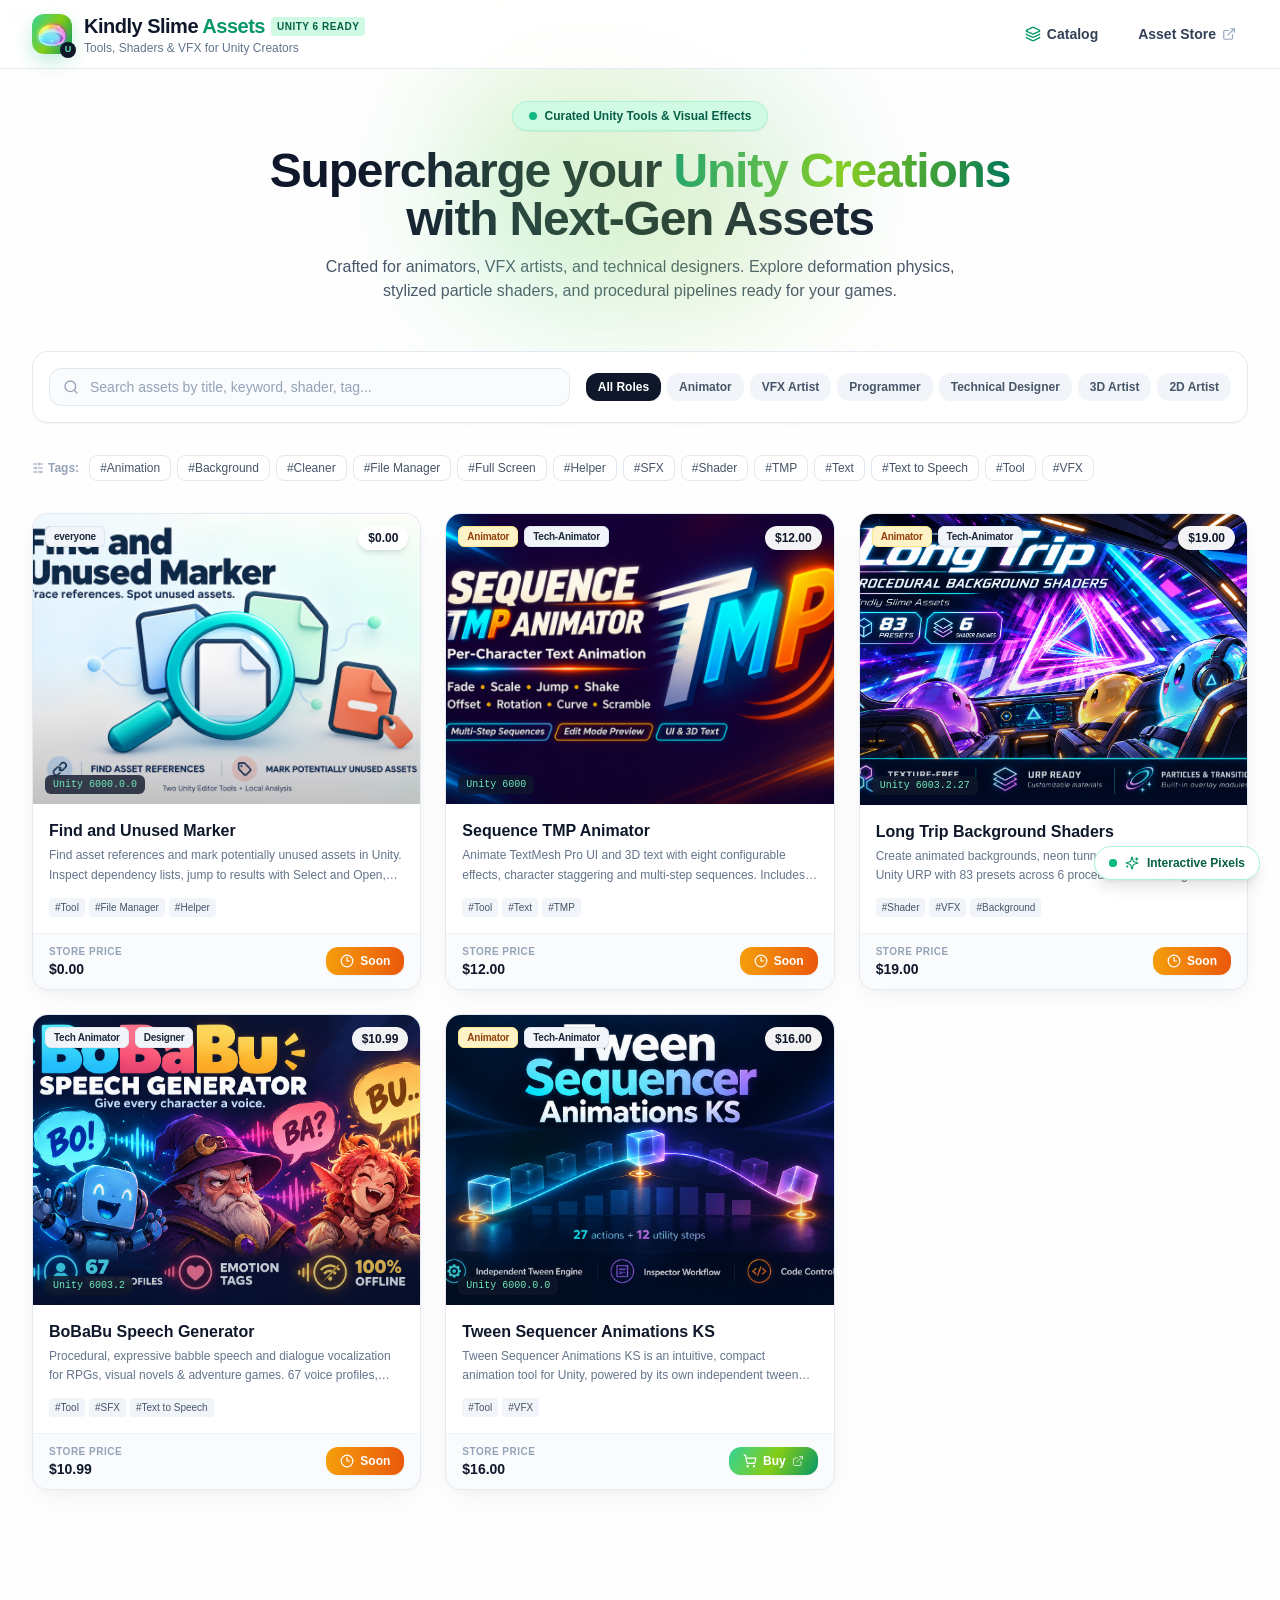
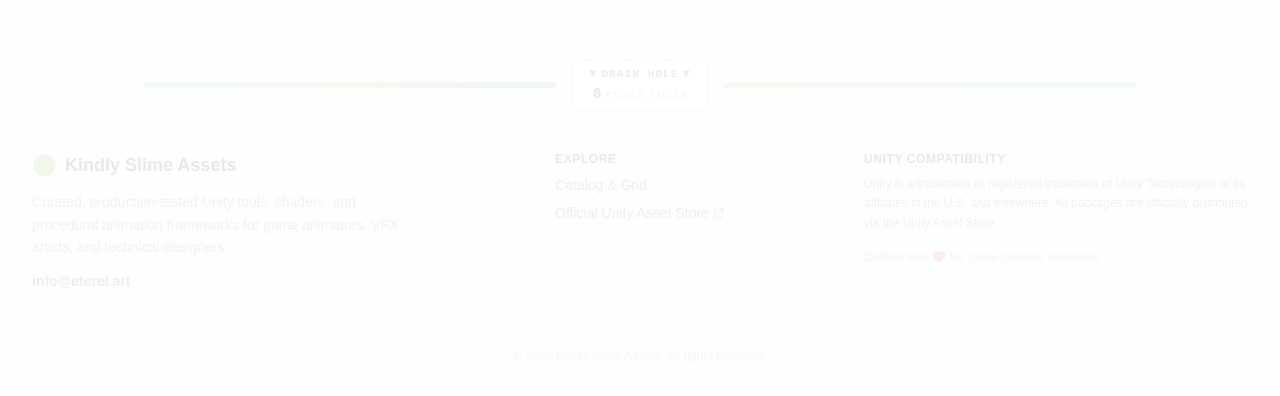
==== commit 13494290: "finder" ====
--- a/index.html
+++ b/index.html
@@ -1 +1 @@
-<!DOCTYPE html><!--ysk6gayYNtxr6XxZIeB0l--><html lang="en" data-theme="slime"><head><meta charSet="utf-8"/><meta name="viewport" content="width=device-width, initial-scale=1"/><link rel="preload" as="image" href="/uploads/favicon-1792960924806.png"/><link rel="stylesheet" href="/_next/static/css/ccb2f82086b17821.css" data-precedence="next"/><link rel="preload" as="script" fetchPriority="low" href="/_next/static/chunks/webpack-4772d34723bd25e0.js"/><script src="/_next/static/chunks/4bd1b696-c023c6e3521b1417.js" async=""></script><script src="/_next/static/chunks/255-a85cef9cc3a04b12.js" async=""></script><script src="/_next/static/chunks/main-app-7085bcf40c44cc89.js" async=""></script><script src="/_next/static/chunks/467-fa972514f9c76bc9.js" async=""></script><script src="/_next/static/chunks/app/layout-8eebef2918df554c.js" async=""></script><script src="/_next/static/chunks/app/page-dffa62f976667af5.js" async=""></script><title>Kindly Slime Assets - Unity Asset Store Catalog &amp; VFX Tools</title><meta name="description" content="Curated collection of game development tools, procedural animation systems, elemental VFX shaders, and retro screen filters for Unity creators."/><link rel="canonical" href="https://ks-assets.eterel.art/"/><meta property="og:title" content="Kindly Slime Assets - Unity Asset Store Catalog &amp; VFX Tools"/><meta property="og:description" content="Curated collection of game development tools, procedural animation systems, elemental VFX shaders, and retro screen filters for Unity creators."/><meta property="og:url" content="https://ks-assets.eterel.art/"/><meta property="og:site_name" content="Kindly Slime Assets"/><meta property="og:type" content="website"/><meta name="twitter:card" content="summary"/><meta name="twitter:title" content="Kindly Slime Assets - Unity Asset Store Catalog &amp; VFX Tools"/><meta name="twitter:description" content="Curated collection of game development tools, procedural animation systems, elemental VFX shaders, and retro screen filters for Unity creators."/><link rel="shortcut icon" href="/favicon.ico"/><link rel="icon" href="/uploads/favicon-1792960924806.png"/><link rel="icon" href="/favicon.ico" type="image/x-icon" sizes="64x64"/><link rel="apple-touch-icon" href="/uploads/favicon-1792960924806.png"/><script src="/_next/static/chunks/polyfills-42372ed130431b0a.js" noModule=""></script></head><body class="relative min-h-screen text-slate-900 antialiased flex flex-col justify-between"><div hidden=""><!--$--><!--/$--></div><canvas class="pointer-events-none absolute left-0 top-0 z-10 block w-full opacity-90"></canvas><div class="fixed bottom-5 right-5 z-40"><button class="accent-border hover-accent-border hover-accent-bg-pale accent-text-strong group flex items-center gap-2 rounded-full border bg-white/95 px-3.5 py-2 text-xs font-semibold shadow-lg backdrop-blur-md hover:shadow-xl transition-all" title="Open Interactive Pixel Physics Settings"><span class="relative flex h-2 w-2"><span class="accent-bg absolute inline-flex h-full w-full animate-ping rounded-full opacity-75"></span><span class="accent-bg relative inline-flex h-2 w-2 rounded-full"></span></span><svg xmlns="http://www.w3.org/2000/svg" width="24" height="24" viewBox="0 0 24 24" fill="none" stroke="currentColor" stroke-width="2" stroke-linecap="round" stroke-linejoin="round" class="lucide lucide-sparkles accent-text h-3.5 w-3.5 transition-transform group-hover:rotate-12"><path d="M9.937 15.5A2 2 0 0 0 8.5 14.063l-6.135-1.582a.5.5 0 0 1 0-.962L8.5 9.936A2 2 0 0 0 9.937 8.5l1.582-6.135a.5.5 0 0 1 .963 0L14.063 8.5A2 2 0 0 0 15.5 9.937l6.135 1.581a.5.5 0 0 1 0 .964L15.5 14.063a2 2 0 0 0-1.437 1.437l-1.582 6.135a.5.5 0 0 1-.963 0z"></path><path d="M20 3v4"></path><path d="M22 5h-4"></path><path d="M4 17v2"></path><path d="M5 18H3"></path></svg><span>Interactive Pixels</span></button></div><header class="sticky top-0 z-30 w-full border-b border-slate-200/80 bg-white/85 backdrop-blur-md transition-all"><div class="mx-auto flex max-w-7xl items-center justify-between px-4 py-3 sm:px-6 lg:px-8"><a class="group flex items-center gap-3" href="/"><div class="accent-gradient-bg accent-shadow relative flex h-10 w-10 items-center justify-center rounded-xl shadow-md transition-transform duration-200 group-hover:scale-105"><img src="/uploads/favicon-1792960924806.png" alt="Kindly Slime Assets" class="h-8 w-8 select-none object-contain" width="32" height="32"/><div class="accent-text-soft absolute -bottom-1 -right-1 flex h-4 w-4 items-center justify-center rounded-full bg-slate-900 text-[9px] font-black">U</div></div><div class="flex flex-col"><div class="flex items-center gap-1.5"><span class="font-extrabold tracking-tight text-slate-900 text-lg sm:text-xl">Kindly Slime<!-- --> <span class="accent-text">Assets</span></span><span class="accent-surface accent-text-strong hidden rounded px-1.5 py-0.5 text-[10px] font-bold uppercase tracking-wider sm:inline-block">Unity 6 Ready</span></div><p class="text-xs text-slate-500 font-medium">Tools, Shaders &amp; VFX for Unity Creators</p></div></a><div class="flex items-center gap-2 sm:gap-4"><a class="flex items-center gap-1.5 rounded-lg px-3 py-1.5 text-sm font-semibold text-slate-700 hover:bg-slate-100 hover:text-slate-900 transition-colors" href="/"><svg xmlns="http://www.w3.org/2000/svg" width="24" height="24" viewBox="0 0 24 24" fill="none" stroke="currentColor" stroke-width="2" stroke-linecap="round" stroke-linejoin="round" class="lucide lucide-layers accent-text h-4 w-4"><path d="M12.83 2.18a2 2 0 0 0-1.66 0L2.6 6.08a1 1 0 0 0 0 1.83l8.58 3.91a2 2 0 0 0 1.66 0l8.58-3.9a1 1 0 0 0 0-1.83z"></path><path d="M2 12a1 1 0 0 0 .58.91l8.6 3.91a2 2 0 0 0 1.65 0l8.58-3.9A1 1 0 0 0 22 12"></path><path d="M2 17a1 1 0 0 0 .58.91l8.6 3.91a2 2 0 0 0 1.65 0l8.58-3.9A1 1 0 0 0 22 17"></path></svg><span class="hidden sm:inline">Catalog</span></a><a href="https://assetstore.unity.com" target="_blank" rel="noopener noreferrer" class="flex items-center gap-1.5 rounded-lg px-3 py-1.5 text-sm font-semibold text-slate-700 hover:bg-slate-100 hover:text-slate-900 transition-colors"><span class="hidden sm:inline">Asset Store</span><svg xmlns="http://www.w3.org/2000/svg" width="24" height="24" viewBox="0 0 24 24" fill="none" stroke="currentColor" stroke-width="2" stroke-linecap="round" stroke-linejoin="round" class="lucide lucide-external-link h-3.5 w-3.5 text-slate-400"><path d="M15 3h6v6"></path><path d="M10 14 21 3"></path><path d="M18 13v6a2 2 0 0 1-2 2H5a2 2 0 0 1-2-2V8a2 2 0 0 1 2-2h6"></path></svg></a></div></div></header><main class="relative z-20 flex-1"><div class="mx-auto max-w-7xl px-4 py-8 sm:px-6 lg:px-8"><section class="relative mb-12 flex flex-col items-center text-center"><div class="hero-theme-glow pointer-events-none absolute -top-12 h-64 w-96 rounded-full blur-3xl"></div><div class="accent-border accent-surface accent-text-strong inline-flex items-center gap-2 rounded-full border bg-white/90 px-4 py-1.5 text-xs font-bold shadow-sm backdrop-blur-sm"><span class="accent-bg flex h-2 w-2 rounded-full animate-ping"></span><span>Curated Unity Tools &amp; Visual Effects</span></div><h1 class="mt-4 max-w-3xl text-3xl font-black tracking-tight text-slate-900 sm:text-5xl">Supercharge your<!-- --> <span class="accent-gradient-text">Unity Creations</span> <!-- -->with Next-Gen Assets</h1><p class="mt-3 max-w-2xl text-sm sm:text-base text-slate-600 leading-relaxed">Crafted for animators, VFX artists, and technical designers. Explore deformation physics, stylized particle shaders, and procedural pipelines ready for your games.</p></section><div class="flex flex-col gap-8"><div class="flex flex-col gap-4 rounded-2xl border border-slate-200/90 bg-white/90 p-4 shadow-sm backdrop-blur-md md:flex-row md:items-center md:justify-between"><div class="relative flex-1"><svg xmlns="http://www.w3.org/2000/svg" width="24" height="24" viewBox="0 0 24 24" fill="none" stroke="currentColor" stroke-width="2" stroke-linecap="round" stroke-linejoin="round" class="lucide lucide-search absolute left-3.5 top-1/2 h-4 w-4 -translate-y-1/2 text-slate-400"><circle cx="11" cy="11" r="8"></circle><path d="m21 21-4.3-4.3"></path></svg><input type="text" placeholder="Search assets by title, keyword, shader, tag..." class="focus-accent w-full rounded-xl border border-slate-200 bg-slate-50/70 py-2 pl-10 pr-4 text-sm text-slate-800 placeholder-slate-400 transition-colors focus:bg-white focus:outline-none" value=""/></div><div class="flex items-center gap-1.5 overflow-x-auto pb-1 scrollbar-none md:pb-0"><button class="shrink-0 rounded-xl px-3 py-1.5 text-xs font-bold transition-all bg-slate-900 text-white shadow-sm">All Roles</button><button class="shrink-0 rounded-xl px-3 py-1.5 text-xs font-bold transition-all bg-slate-100 text-slate-600 hover:bg-slate-200 hover:text-slate-900">Animator</button><button class="shrink-0 rounded-xl px-3 py-1.5 text-xs font-bold transition-all bg-slate-100 text-slate-600 hover:bg-slate-200 hover:text-slate-900">VFX Artist</button><button class="shrink-0 rounded-xl px-3 py-1.5 text-xs font-bold transition-all bg-slate-100 text-slate-600 hover:bg-slate-200 hover:text-slate-900">Programmer</button><button class="shrink-0 rounded-xl px-3 py-1.5 text-xs font-bold transition-all bg-slate-100 text-slate-600 hover:bg-slate-200 hover:text-slate-900">Technical Designer</button><button class="shrink-0 rounded-xl px-3 py-1.5 text-xs font-bold transition-all bg-slate-100 text-slate-600 hover:bg-slate-200 hover:text-slate-900">3D Artist</button><button class="shrink-0 rounded-xl px-3 py-1.5 text-xs font-bold transition-all bg-slate-100 text-slate-600 hover:bg-slate-200 hover:text-slate-900">2D Artist</button></div></div><div class="flex flex-wrap items-center gap-1.5 text-xs"><span class="flex items-center gap-1 font-semibold text-slate-400 mr-1"><svg xmlns="http://www.w3.org/2000/svg" width="24" height="24" viewBox="0 0 24 24" fill="none" stroke="currentColor" stroke-width="2" stroke-linecap="round" stroke-linejoin="round" class="lucide lucide-sliders-horizontal h-3 w-3"><line x1="21" x2="14" y1="4" y2="4"></line><line x1="10" x2="3" y1="4" y2="4"></line><line x1="21" x2="12" y1="12" y2="12"></line><line x1="8" x2="3" y1="12" y2="12"></line><line x1="21" x2="16" y1="20" y2="20"></line><line x1="12" x2="3" y1="20" y2="20"></line><line x1="14" x2="14" y1="2" y2="6"></line><line x1="8" x2="8" y1="10" y2="14"></line><line x1="16" x2="16" y1="18" y2="22"></line></svg>Tags:</span><button class="rounded-lg px-2.5 py-1 text-xs font-medium transition-all hover-accent-border hover-accent-text bg-white border border-slate-200 text-slate-600">#<!-- -->Animation</button><button class="rounded-lg px-2.5 py-1 text-xs font-medium transition-all hover-accent-border hover-accent-text bg-white border border-slate-200 text-slate-600">#<!-- -->Background</button><button class="rounded-lg px-2.5 py-1 text-xs font-medium transition-all hover-accent-border hover-accent-text bg-white border border-slate-200 text-slate-600">#<!-- -->Full Screen</button><button class="rounded-lg px-2.5 py-1 text-xs font-medium transition-all hover-accent-border hover-accent-text bg-white border border-slate-200 text-slate-600">#<!-- -->SFX</button><button class="rounded-lg px-2.5 py-1 text-xs font-medium transition-all hover-accent-border hover-accent-text bg-white border border-slate-200 text-slate-600">#<!-- -->Shader</button><button class="rounded-lg px-2.5 py-1 text-xs font-medium transition-all hover-accent-border hover-accent-text bg-white border border-slate-200 text-slate-600">#<!-- -->TMP</button><button class="rounded-lg px-2.5 py-1 text-xs font-medium transition-all hover-accent-border hover-accent-text bg-white border border-slate-200 text-slate-600">#<!-- -->Text</button><button class="rounded-lg px-2.5 py-1 text-xs font-medium transition-all hover-accent-border hover-accent-text bg-white border border-slate-200 text-slate-600">#<!-- -->Text to Speech</button><button class="rounded-lg px-2.5 py-1 text-xs font-medium transition-all hover-accent-border hover-accent-text bg-white border border-slate-200 text-slate-600">#<!-- -->Tool</button><button class="rounded-lg px-2.5 py-1 text-xs font-medium transition-all hover-accent-border hover-accent-text bg-white border border-slate-200 text-slate-600">#<!-- -->VFX</button></div><div class="grid grid-cols-1 gap-6 sm:grid-cols-2 lg:grid-cols-3"><div data-asset-card="true" class="hover-accent-border group relative flex flex-col overflow-hidden rounded-2xl border border-slate-200/90 bg-white shadow-soft-card transition-all duration-300 hover:-translate-y-1 hover:shadow-hover-card"><a class="flex flex-col flex-1" href="/asset/sequence-tmp-animator/"><div class="relative aspect-[4/3] w-full overflow-hidden bg-slate-100"><img src="/uploads/marketing-cover-1950x1300-1793930018754.png" alt="Sequence TMP Animator" class="h-full w-full object-cover transition-transform duration-500 group-hover:scale-105" loading="lazy"/><div class="absolute inset-0 bg-gradient-to-t from-slate-950/40 via-transparent to-transparent opacity-60 transition-opacity group-hover:opacity-40"></div><div class="absolute top-3 left-3 flex flex-wrap gap-1.5 max-w-[80%]"><span class="rounded-md border px-2 py-0.5 text-[10px] font-bold tracking-tight shadow-sm backdrop-blur-sm bg-amber-100 text-amber-800 border-amber-200">Animator</span><span class="rounded-md border px-2 py-0.5 text-[10px] font-bold tracking-tight shadow-sm backdrop-blur-sm bg-slate-100 text-slate-800 border-slate-200">Tech-Animator</span></div><div class="absolute top-3 right-3 rounded-xl bg-white/95 px-2.5 py-1 text-xs font-black text-slate-900 shadow-md backdrop-blur-sm">$12.00</div><div class="accent-text-soft absolute bottom-2.5 left-3 rounded-md bg-slate-900/80 px-2 py-0.5 text-[10px] font-mono backdrop-blur-sm">Unity <!-- -->6000</div></div><div class="flex flex-col flex-1 p-4 justify-between"><div><h3 class="group-hover-accent-text text-base font-bold text-slate-900 leading-snug line-clamp-1 transition-colors">Sequence TMP Animator</h3><p class="mt-1 text-xs text-slate-500 leading-relaxed line-clamp-2">Animate TextMesh Pro UI and 3D text with eight configurable effects, character staggering and multi-step sequences. Includes looping, runtime controls and Edit Mode previews.</p></div><div class="mt-3 flex flex-wrap gap-1"><span class="rounded bg-slate-100 px-1.5 py-0.5 text-[10px] font-medium text-slate-600">#<!-- -->Tool</span><span class="rounded bg-slate-100 px-1.5 py-0.5 text-[10px] font-medium text-slate-600">#<!-- -->Text</span><span class="rounded bg-slate-100 px-1.5 py-0.5 text-[10px] font-medium text-slate-600">#<!-- -->TMP</span></div></div></a><div class="flex items-center justify-between border-t border-slate-100 bg-slate-50/70 px-4 py-2.5"><div class="flex flex-col"><span class="text-[10px] uppercase font-bold text-slate-400 tracking-wider">Store Price</span><span class="text-sm font-extrabold text-slate-900">$12.00</span></div><span class="flex cursor-not-allowed items-center gap-1.5 rounded-xl bg-gradient-to-r from-amber-500 to-orange-600 px-3.5 py-1.5 text-xs font-bold text-white shadow-sm" title="This asset is awaiting approval in the Unity Asset Store" aria-disabled="true"><svg xmlns="http://www.w3.org/2000/svg" width="24" height="24" viewBox="0 0 24 24" fill="none" stroke="currentColor" stroke-width="2" stroke-linecap="round" stroke-linejoin="round" class="lucide lucide-clock3 h-3.5 w-3.5"><circle cx="12" cy="12" r="10"></circle><polyline points="12 6 12 12 16.5 12"></polyline></svg><span>Soon</span></span></div></div><div data-asset-card="true" class="hover-accent-border group relative flex flex-col overflow-hidden rounded-2xl border border-slate-200/90 bg-white shadow-soft-card transition-all duration-300 hover:-translate-y-1 hover:shadow-hover-card"><a class="flex flex-col flex-1" href="/asset/long-trip-background-shaders/"><div class="relative aspect-[4/3] w-full overflow-hidden bg-slate-100"><img src="/uploads/longtrip-1280-1793495463566.png" alt="Long Trip Background Shaders" class="h-full w-full object-cover transition-transform duration-500 group-hover:scale-105" loading="lazy"/><div class="absolute inset-0 bg-gradient-to-t from-slate-950/40 via-transparent to-transparent opacity-60 transition-opacity group-hover:opacity-40"></div><div class="absolute top-3 left-3 flex flex-wrap gap-1.5 max-w-[80%]"><span class="rounded-md border px-2 py-0.5 text-[10px] font-bold tracking-tight shadow-sm backdrop-blur-sm bg-amber-100 text-amber-800 border-amber-200">Animator</span><span class="rounded-md border px-2 py-0.5 text-[10px] font-bold tracking-tight shadow-sm backdrop-blur-sm bg-slate-100 text-slate-800 border-slate-200">Tech-Animator</span></div><div class="absolute top-3 right-3 rounded-xl bg-white/95 px-2.5 py-1 text-xs font-black text-slate-900 shadow-md backdrop-blur-sm">$19.00</div><div class="accent-text-soft absolute bottom-2.5 left-3 rounded-md bg-slate-900/80 px-2 py-0.5 text-[10px] font-mono backdrop-blur-sm">Unity <!-- -->6003.2.27</div></div><div class="flex flex-col flex-1 p-4 justify-between"><div><h3 class="group-hover-accent-text text-base font-bold text-slate-900 leading-snug line-clamp-1 transition-colors">Long Trip Background Shaders</h3><p class="mt-1 text-xs text-slate-500 leading-relaxed line-clamp-2">Create animated backgrounds, neon tunnels and cosmic visuals in Unity URP with 83 presets across 6 procedural shader engines. Customize colors, motion and geometry, then add particle overlays and transitions—all without texture assets.</p></div><div class="mt-3 flex flex-wrap gap-1"><span class="rounded bg-slate-100 px-1.5 py-0.5 text-[10px] font-medium text-slate-600">#<!-- -->Shader</span><span class="rounded bg-slate-100 px-1.5 py-0.5 text-[10px] font-medium text-slate-600">#<!-- -->VFX</span><span class="rounded bg-slate-100 px-1.5 py-0.5 text-[10px] font-medium text-slate-600">#<!-- -->Background</span></div></div></a><div class="flex items-center justify-between border-t border-slate-100 bg-slate-50/70 px-4 py-2.5"><div class="flex flex-col"><span class="text-[10px] uppercase font-bold text-slate-400 tracking-wider">Store Price</span><span class="text-sm font-extrabold text-slate-900">$19.00</span></div><span class="flex cursor-not-allowed items-center gap-1.5 rounded-xl bg-gradient-to-r from-amber-500 to-orange-600 px-3.5 py-1.5 text-xs font-bold text-white shadow-sm" title="This asset is awaiting approval in the Unity Asset Store" aria-disabled="true"><svg xmlns="http://www.w3.org/2000/svg" width="24" height="24" viewBox="0 0 24 24" fill="none" stroke="currentColor" stroke-width="2" stroke-linecap="round" stroke-linejoin="round" class="lucide lucide-clock3 h-3.5 w-3.5"><circle cx="12" cy="12" r="10"></circle><polyline points="12 6 12 12 16.5 12"></polyline></svg><span>Soon</span></span></div></div><div data-asset-card="true" class="hover-accent-border group relative flex flex-col overflow-hidden rounded-2xl border border-slate-200/90 bg-white shadow-soft-card transition-all duration-300 hover:-translate-y-1 hover:shadow-hover-card"><a class="flex flex-col flex-1" href="/asset/bobabu-speech-generator/"><div class="relative aspect-[4/3] w-full overflow-hidden bg-slate-100"><img src="/uploads/marketing-1280-1793495694447.png" alt="BoBaBu Speech Generator" class="h-full w-full object-cover transition-transform duration-500 group-hover:scale-105" loading="lazy"/><div class="absolute inset-0 bg-gradient-to-t from-slate-950/40 via-transparent to-transparent opacity-60 transition-opacity group-hover:opacity-40"></div><div class="absolute top-3 left-3 flex flex-wrap gap-1.5 max-w-[80%]"><span class="rounded-md border px-2 py-0.5 text-[10px] font-bold tracking-tight shadow-sm backdrop-blur-sm bg-slate-100 text-slate-800 border-slate-200">Tech Animator</span><span class="rounded-md border px-2 py-0.5 text-[10px] font-bold tracking-tight shadow-sm backdrop-blur-sm bg-slate-100 text-slate-800 border-slate-200">Designer</span></div><div class="absolute top-3 right-3 rounded-xl bg-white/95 px-2.5 py-1 text-xs font-black text-slate-900 shadow-md backdrop-blur-sm">$10.99</div><div class="accent-text-soft absolute bottom-2.5 left-3 rounded-md bg-slate-900/80 px-2 py-0.5 text-[10px] font-mono backdrop-blur-sm">Unity <!-- -->6003.2</div></div><div class="flex flex-col flex-1 p-4 justify-between"><div><h3 class="group-hover-accent-text text-base font-bold text-slate-900 leading-snug line-clamp-1 transition-colors">BoBaBu Speech Generator</h3><p class="mt-1 text-xs text-slate-500 leading-relaxed line-clamp-2">Procedural, expressive babble speech and dialogue vocalization for RPGs, visual novels &amp; adventure games. 67 voice profiles, emotion tags, syllable banks, and text animation sync.</p></div><div class="mt-3 flex flex-wrap gap-1"><span class="rounded bg-slate-100 px-1.5 py-0.5 text-[10px] font-medium text-slate-600">#<!-- -->Tool</span><span class="rounded bg-slate-100 px-1.5 py-0.5 text-[10px] font-medium text-slate-600">#<!-- -->SFX</span><span class="rounded bg-slate-100 px-1.5 py-0.5 text-[10px] font-medium text-slate-600">#<!-- -->Text to Speech</span></div></div></a><div class="flex items-center justify-between border-t border-slate-100 bg-slate-50/70 px-4 py-2.5"><div class="flex flex-col"><span class="text-[10px] uppercase font-bold text-slate-400 tracking-wider">Store Price</span><span class="text-sm font-extrabold text-slate-900">$10.99</span></div><span class="flex cursor-not-allowed items-center gap-1.5 rounded-xl bg-gradient-to-r from-amber-500 to-orange-600 px-3.5 py-1.5 text-xs font-bold text-white shadow-sm" title="This asset is awaiting approval in the Unity Asset Store" aria-disabled="true"><svg xmlns="http://www.w3.org/2000/svg" width="24" height="24" viewBox="0 0 24 24" fill="none" stroke="currentColor" stroke-width="2" stroke-linecap="round" stroke-linejoin="round" class="lucide lucide-clock3 h-3.5 w-3.5"><circle cx="12" cy="12" r="10"></circle><polyline points="12 6 12 12 16.5 12"></polyline></svg><span>Soon</span></span></div></div><div data-asset-card="true" class="hover-accent-border group relative flex flex-col overflow-hidden rounded-2xl border border-slate-200/90 bg-white shadow-soft-card transition-all duration-300 hover:-translate-y-1 hover:shadow-hover-card"><a class="flex flex-col flex-1" href="/asset/tween-sequencer-animations-ks/"><div class="relative aspect-[4/3] w-full overflow-hidden bg-slate-100"><img src="/uploads/marketing-1280-1793495843586.png" alt="Tween Sequencer Animations KS" class="h-full w-full object-cover transition-transform duration-500 group-hover:scale-105" loading="lazy"/><div class="absolute inset-0 bg-gradient-to-t from-slate-950/40 via-transparent to-transparent opacity-60 transition-opacity group-hover:opacity-40"></div><div class="absolute top-3 left-3 flex flex-wrap gap-1.5 max-w-[80%]"><span class="rounded-md border px-2 py-0.5 text-[10px] font-bold tracking-tight shadow-sm backdrop-blur-sm bg-amber-100 text-amber-800 border-amber-200">Animator</span><span class="rounded-md border px-2 py-0.5 text-[10px] font-bold tracking-tight shadow-sm backdrop-blur-sm bg-slate-100 text-slate-800 border-slate-200">Tech-Animator</span></div><div class="absolute top-3 right-3 rounded-xl bg-white/95 px-2.5 py-1 text-xs font-black text-slate-900 shadow-md backdrop-blur-sm">$16.00</div><div class="accent-text-soft absolute bottom-2.5 left-3 rounded-md bg-slate-900/80 px-2 py-0.5 text-[10px] font-mono backdrop-blur-sm">Unity <!-- -->6000.0.0</div></div><div class="flex flex-col flex-1 p-4 justify-between"><div><h3 class="group-hover-accent-text text-base font-bold text-slate-900 leading-snug line-clamp-1 transition-colors">Tween Sequencer Animations KS</h3><p class="mt-1 text-xs text-slate-500 leading-relaxed line-clamp-2">Tween Sequencer Animations KS is an intuitive, compact animation tool for Unity, powered by its own independent tween engine with no DOTween dependency. Build sequences in the Inspector using 27 actions and 12 utility and playback steps, with edit-mode preview, flexible easing and nested sequences. Control playback from code and replace targets at runtime—easy to get started, flexible for advanced workflows.</p></div><div class="mt-3 flex flex-wrap gap-1"><span class="rounded bg-slate-100 px-1.5 py-0.5 text-[10px] font-medium text-slate-600">#<!-- -->Tool</span><span class="rounded bg-slate-100 px-1.5 py-0.5 text-[10px] font-medium text-slate-600">#<!-- -->VFX</span></div></div></a><div class="flex items-center justify-between border-t border-slate-100 bg-slate-50/70 px-4 py-2.5"><div class="flex flex-col"><span class="text-[10px] uppercase font-bold text-slate-400 tracking-wider">Store Price</span><span class="text-sm font-extrabold text-slate-900">$16.00</span></div><a href="https://assetstore.unity.com/packages/package/8646931" target="_blank" rel="noopener noreferrer" class="accent-gradient-bg group/btn flex items-center gap-1.5 rounded-xl px-3.5 py-1.5 text-xs font-bold text-white shadow-sm hover:shadow-md transition-all duration-200" title="Open in Unity Asset Store"><svg xmlns="http://www.w3.org/2000/svg" width="24" height="24" viewBox="0 0 24 24" fill="none" stroke="currentColor" stroke-width="2" stroke-linecap="round" stroke-linejoin="round" class="lucide lucide-shopping-cart h-3.5 w-3.5 transition-transform group-hover/btn:scale-110"><circle cx="8" cy="21" r="1"></circle><circle cx="19" cy="21" r="1"></circle><path d="M2.05 2.05h2l2.66 12.42a2 2 0 0 0 2 1.58h9.78a2 2 0 0 0 1.95-1.57l1.65-7.43H5.12"></path></svg><span>Buy</span><svg xmlns="http://www.w3.org/2000/svg" width="24" height="24" viewBox="0 0 24 24" fill="none" stroke="currentColor" stroke-width="2" stroke-linecap="round" stroke-linejoin="round" class="lucide lucide-external-link h-3 w-3 opacity-70"><path d="M15 3h6v6"></path><path d="M10 14 21 3"></path><path d="M18 13v6a2 2 0 0 1-2 2H5a2 2 0 0 1-2-2V8a2 2 0 0 1 2-2h6"></path></svg></a></div></div></div></div></div><!--$--><!--/$--></main><footer class="relative mt-24 w-full overflow-hidden border-t border-slate-200/90 bg-gradient-to-b from-slate-50 to-slate-100 pt-10 pb-8 text-slate-600"><div class="relative mx-auto mb-10 max-w-5xl px-4"><div class="flex items-center justify-between gap-4 text-xs font-mono text-slate-400"><div class="h-1.5 flex-1 rounded-full bg-slate-300 relative overflow-hidden"><div class="accent-gradient-bg absolute inset-0 opacity-60"></div></div><div class="accent-border-strong flex flex-col items-center px-4 py-1.5 rounded-xl border border-dashed bg-white shadow-sm text-center"><span class="accent-text-strong text-[11px] font-bold uppercase tracking-widest flex items-center gap-1"><span class="inline-block animate-bounce text-xs">▼</span>DRAIN HOLE<span class="inline-block animate-bounce text-xs">▼</span></span><span class="mt-0.5 flex items-baseline gap-1 text-[10px] uppercase tracking-wide text-slate-400"><strong class="text-sm font-black tabular-nums text-slate-900">0</strong>pixels fallen</span></div><div class="h-1.5 flex-1 rounded-full bg-slate-300 relative overflow-hidden"><div class="accent-gradient-bg-reverse absolute inset-0 opacity-60"></div></div></div></div><div class="mx-auto max-w-7xl px-4 sm:px-6 lg:px-8"><div class="grid grid-cols-1 gap-8 md:grid-cols-3"><div class="flex flex-col gap-3"><div class="flex items-center gap-2 font-extrabold text-slate-900 text-lg"><span class="text-xl">🟢</span><span>Kindly Slime Assets</span></div><p class="text-sm text-slate-500 leading-relaxed">Curated, production-tested Unity tools, shaders, and procedural animation frameworks for game animators, VFX artists, and technical designers.</p><a href="mailto:info@eterel.art" class="hover-accent-text w-fit text-sm font-semibold text-slate-600 transition-colors">info@eterel.art</a></div><div class="flex flex-col gap-2 md:items-center"><div class="flex flex-col gap-2"><h4 class="text-xs font-bold uppercase tracking-wider text-slate-900">Explore</h4><a class="hover-accent-text text-sm transition-colors" href="/">Catalog &amp; Grid</a><a href="https://assetstore.unity.com" target="_blank" rel="noopener noreferrer" class="hover-accent-text inline-flex items-center gap-1 text-sm transition-colors">Official Unity Asset Store <svg xmlns="http://www.w3.org/2000/svg" width="24" height="24" viewBox="0 0 24 24" fill="none" stroke="currentColor" stroke-width="2" stroke-linecap="round" stroke-linejoin="round" class="lucide lucide-external-link h-3 w-3"><path d="M15 3h6v6"></path><path d="M10 14 21 3"></path><path d="M18 13v6a2 2 0 0 1-2 2H5a2 2 0 0 1-2-2V8a2 2 0 0 1 2-2h6"></path></svg></a></div></div><div class="flex flex-col gap-2"><h4 class="text-xs font-bold uppercase tracking-wider text-slate-900">Unity Compatibility</h4><p class="text-xs text-slate-500 leading-relaxed">Unity is a trademark or registered trademark of Unity Technologies or its affiliates in the U.S. and elsewhere. All packages are officially distributed via the Unity Asset Store.</p><div class="mt-2 flex items-center gap-1 text-xs text-slate-400"><span>Crafted with</span><svg xmlns="http://www.w3.org/2000/svg" width="24" height="24" viewBox="0 0 24 24" fill="none" stroke="currentColor" stroke-width="2" stroke-linecap="round" stroke-linejoin="round" class="lucide lucide-heart h-3.5 w-3.5 text-rose-500 fill-rose-500"><path d="M19 14c1.49-1.46 3-3.21 3-5.5A5.5 5.5 0 0 0 16.5 3c-1.76 0-3 .5-4.5 2-1.5-1.5-2.74-2-4.5-2A5.5 5.5 0 0 0 2 8.5c0 2.3 1.5 4.05 3 5.5l7 7Z"></path></svg><span>for game creators worldwide</span></div></div></div><div class="mt-8 border-t border-slate-200/60 pt-6 text-center text-xs text-slate-400">© <!-- -->2026<!-- --> <!-- -->Kindly Slime Assets. All rights reserved.</div></div></footer><script src="/_next/static/chunks/webpack-4772d34723bd25e0.js" id="_R_" async=""></script><script>(self.__next_f=self.__next_f||[]).push([0])</script><script>self.__next_f.push([1,"1:\"$Sreact.fragment\"\n2:I[3754,[\"467\",\"static/chunks/467-fa972514f9c76bc9.js\",\"177\",\"static/chunks/app/layout-8eebef2918df554c.js\"],\"default\"]\n3:I[63,[\"467\",\"static/chunks/467-fa972514f9c76bc9.js\",\"177\",\"static/chunks/app/layout-8eebef2918df554c.js\"],\"default\"]\n4:I[9766,[],\"\"]\n5:I[8924,[],\"\"]\n6:I[1544,[\"467\",\"static/chunks/467-fa972514f9c76bc9.js\",\"177\",\"static/chunks/app/layout-8eebef2918df554c.js\"],\"default\"]\n8:I[4431,[],\"OutletBoundary\"]\na:I[5278,[],\"AsyncMetadataOutlet\"]\nc:I[4431,[],\"ViewportBoundary\"]\ne:I[4431,[],\"MetadataBoundary\"]\nf:\"$Sreact.suspense\"\n11:I[7150,[],\"\"]\n:HL[\"/_next/static/css/ccb2f82086b17821.css\",\"style\"]\n"])</script><script>self.__next_f.push([1,"0:{\"P\":null,\"b\":\"ysk6gayYNtxr6XxZIeB0l\",\"p\":\"\",\"c\":[\"\",\"\"],\"i\":false,\"f\":[[[\"\",{\"children\":[\"__PAGE__\",{}]},\"$undefined\",\"$undefined\",true],[\"\",[\"$\",\"$1\",\"c\",{\"children\":[[[\"$\",\"link\",\"0\",{\"rel\":\"stylesheet\",\"href\":\"/_next/static/css/ccb2f82086b17821.css\",\"precedence\":\"next\",\"crossOrigin\":\"$undefined\",\"nonce\":\"$undefined\"}]],[\"$\",\"html\",null,{\"lang\":\"en\",\"data-theme\":\"slime\",\"children\":[\"$\",\"body\",null,{\"className\":\"relative min-h-screen text-slate-900 antialiased flex flex-col justify-between\",\"children\":[[\"$\",\"$L2\",null,{}],[\"$\",\"$L3\",null,{}],[\"$\",\"main\",null,{\"className\":\"relative z-20 flex-1\",\"children\":[\"$\",\"$L4\",null,{\"parallelRouterKey\":\"children\",\"error\":\"$undefined\",\"errorStyles\":\"$undefined\",\"errorScripts\":\"$undefined\",\"template\":[\"$\",\"$L5\",null,{}],\"templateStyles\":\"$undefined\",\"templateScripts\":\"$undefined\",\"notFound\":[[[\"$\",\"title\",null,{\"children\":\"404: This page could not be found.\"}],[\"$\",\"div\",null,{\"style\":{\"fontFamily\":\"system-ui,\\\"Segoe UI\\\",Roboto,Helvetica,Arial,sans-serif,\\\"Apple Color Emoji\\\",\\\"Segoe UI Emoji\\\"\",\"height\":\"100vh\",\"textAlign\":\"center\",\"display\":\"flex\",\"flexDirection\":\"column\",\"alignItems\":\"center\",\"justifyContent\":\"center\"},\"children\":[\"$\",\"div\",null,{\"children\":[[\"$\",\"style\",null,{\"dangerouslySetInnerHTML\":{\"__html\":\"body{color:#000;background:#fff;margin:0}.next-error-h1{border-right:1px solid rgba(0,0,0,.3)}@media (prefers-color-scheme:dark){body{color:#fff;background:#000}.next-error-h1{border-right:1px solid rgba(255,255,255,.3)}}\"}}],[\"$\",\"h1\",null,{\"className\":\"next-error-h1\",\"style\":{\"display\":\"inline-block\",\"margin\":\"0 20px 0 0\",\"padding\":\"0 23px 0 0\",\"fontSize\":24,\"fontWeight\":500,\"verticalAlign\":\"top\",\"lineHeight\":\"49px\"},\"children\":404}],[\"$\",\"div\",null,{\"style\":{\"display\":\"inline-block\"},\"children\":[\"$\",\"h2\",null,{\"style\":{\"fontSize\":14,\"fontWeight\":400,\"lineHeight\":\"49px\",\"margin\":0},\"children\":\"This page could not be found.\"}]}]]}]}]],[]],\"forbidden\":\"$undefined\",\"unauthorized\":\"$undefined\"}]}],[\"$\",\"$L6\",null,{}]]}]}]]}],{\"children\":[\"__PAGE__\",[\"$\",\"$1\",\"c\",{\"children\":[\"$L7\",null,[\"$\",\"$L8\",null,{\"children\":[\"$L9\",[\"$\",\"$La\",null,{\"promise\":\"$@b\"}]]}]]}],{},null,false]},null,false],[\"$\",\"$1\",\"h\",{\"children\":[null,[[\"$\",\"$Lc\",null,{\"children\":\"$Ld\"}],null],[\"$\",\"$Le\",null,{\"children\":[\"$\",\"div\",null,{\"hidden\":true,\"children\":[\"$\",\"$f\",null,{\"fallback\":null,\"children\":\"$L10\"}]}]}]]}],false]],\"m\":\"$undefined\",\"G\":[\"$11\",[]],\"s\":false,\"S\":true}\n"])</script><script>self.__next_f.push([1,"12:I[2080,[\"467\",\"static/chunks/467-fa972514f9c76bc9.js\",\"974\",\"static/chunks/app/page-dffa62f976667af5.js\"],\"default\"]\n13:T87d,"])</script><script>self.__next_f.push([1,"**Sequence TMP Animator** brings expressive motion to TextMesh Pro UI and 3D text. Animate individual characters or entire strings, combine effects, and build multi-step sequences directly in the Unity Inspector.\n\nCreate animated titles, dialogue reveals, notifications, menu labels and world-space text with curve-controlled motion and adjustable character timing.\n\n**Eight configurable effects**\n\n- **Fade** — animate character transparency.\n- **Scale** — control horizontal and vertical scale around each glyph’s center.\n- **Jump** — add curve-controlled vertical movement.\n- **Shake** — apply animated displacement.\n- **Offset** — control horizontal and vertical movement independently.\n- **Rotation** — rotate characters around their centers.\n- **Text Curve** — bend text along a custom curve.\n- **Scramble** — cycle through replacement characters while preserving rich-text tags.\n\n**Compose multi-step animations**\n\nArrange and reorder steps, then play them sequentially or simultaneously. Configure delays, durations and animation curves, stagger characters from left to right or right to left, and loop individual animations or complete sequences.\n\n**Preview directly in the Editor**\n\nTest a single animation or a complete sequence in Edit Mode. Preview restores the original text geometry when the Inspector closes, helping you experiment safely while working on your scene.\n\n**Control playback from your game**\n\nUse Play On Awake for automatic playback or trigger animations through the runtime Play and Stop API. Configure finite or unlimited loops, hold the final pose during loop delays, and smoothly restore the original text after playback.\n\n**UI and 3D text support**\n\nUse the same animation system with TextMeshProUGUI and world-space TextMeshPro. Effects operate directly on TMP mesh data and work with Built-in, URP and HDRP projects.\n\n**Showcase and documentation included**\n\nExplore UI and 3D text examples covering staggered fades, scramble, waves, shake, rotation and curved text. A central four-step sequence demonstrates character entrance, wave motion, wobble and fly-away effects. Offline HTML and PDF documentation is included."])</script><script>self.__next_f.push([1,"14:T7de,"])</script><script>self.__next_f.push([1,"- **Version** — 1.8.0.\n- **Minimum Unity version** — 2022.3.62f2.\n- **Verified Unity version** — Unity 6.3, 6000.3.27f1.\n- **Required packages** — Unity UI / TextMesh Pro. Import TMP Essential Resources in Unity 2022.3 before opening the showcase.\n- **Supported text components** — TextMeshProUGUI and 3D TextMeshPro.\n- **Render pipelines** — Built-in, URP and HDRP.\n- **Animation method** — Direct manipulation of generated TMP mesh data.\n- **Effects** — Fade, Scale, Jump, Shake, Offset, Rotation, Text Curve and Scramble.\n- **Playback modes** — Whole-text or staggered per-character animation, with left-to-right or right-to-left character order.\n- **Sequences** — Reorderable steps, sequential or simultaneous playback, and complete-sequence looping.\n- **Timing controls** — Duration, per-character duration, character delay, cycle delay, loop delay and loop count.\n- **Runtime controls** — Play, Stop, reset, playback state and duration queries.\n- **Editor tools** — Custom Inspectors and non-destructive previews for individual animations and sequences.\n- **Rich text** — TMP character-based timing. Scramble preserves rich-text tags and can preserve letter case.\n- **Scramble compatibility** — Scramble leaves emoji and other surrogate-pair characters unchanged. While Scramble is active, the Inspector disables Scale, Jump, Offset and Text Curve. Fade, Shake and Rotation remain available.\n- **Dynamic text** — Assign the final text before playback. Stop the animator before replacing text during an animation.\n- **Included sample** — An importable showcase scene with four UI examples, four world-space examples and a central four-step sequence.\n- **Documentation** — Offline HTML/PDF guide, changelog, licensing information and third-party notices.\n- **Dependencies** — No third-party tweening package required.\n- **Performance** — Processing cost depends on text length and active effects. The undeformed TMP mesh is rebuilt before effects are applied each frame."])</script><script>self.__next_f.push([1,"15:Tabe,"])</script><script>self.__next_f.push([1,"**Long Trip — turn your background into a journey.**\n\nCreate flowing neon tunnels, cosmic landscapes, connected light networks and hypnotic geometric patterns with LongTrip Background Shaders for Unity URP.\n\nExplore 83 ready-to-use material presets across 6 specialized shader engines. Use them as a starting point, customize their appearance and motion, and build animated backgrounds for menus, sci-fi environments, portals, arcade games and stylized visual experiences.\n\n**Procedural visuals. No texture assets required.**\n\nLongTrip generates its patterns directly in shaders, from geometric frames and glowing grids to nebula clouds, crystal structures and retro pixel effects. Adjust the materials to create variations without preparing textures or video loops.\n\n**Six engines, a wide range of styles**\n\n• **Master:** geometric tunnels, perspective corridors, honeycomb patterns, hyperspace streaks and raymarched structures.\n• **Tunnels Plus:** cloud vortices, architectural passages, laser corridors, jewel portals and flowing ribbon tunnels.\n• **Plexus \u0026 Lines:** connected constellations, wireframe terrain, optical fibers, circuit trails and neon beams.\n• **Grid \u0026 Blocks:** animated tiles, building blocks, mazes, mosaics and kinetic geometric patterns.\n• **Cosmic \u0026 Organic:** nebulae, crystal shards, sphere swarms, neural networks and black-hole visuals.\n• **Pixel Art:** crisp retro tunnels, arcade corridors, pixel portals, kaleidoscopes and clocks.\n\n**Shape the look and motion**\n\nCustomize HDR colors, palette cycling, glow, geometry density, line thickness and depth layers. Control animation speed, rotation, scrolling, zoom and pattern position, with additional settings for individual effects.\n\nUse custom time input to synchronize materials or drive their animation from your own scripts.\n\n**Layer particles and transitions**\n\nAdd procedural starfields, radial sparks or particle waves through the optional overlay module. Create iris, spiral and hex-grid transitions with adjustable progress and glowing edges.\n\nOptional finishing effects include chromatic aberration, vignette and CRT scanlines.\n\n**Preview, explore and customize**\n\nBrowse presets using the included Remote Control Panel and demo showcase. Switch categories, adjust materials, save custom defaults and hide the showcase HUD for a clean view.\n\nApply materials to quads, planes or UV-mapped meshes to bring the effects into your scenes.\n\n**Built for Unity URP**\n\nIncludes 83 material presets, 6 shader engines, an editor control panel, a demo showcase and a user manual.\n\nEffect complexity varies: layered, volumetric and raymarched presets require more GPU work. Choose presets and settings to suit your target hardware and rendering resolution."])</script><script>self.__next_f.push([1,"16:T700,"])</script><script>self.__next_f.push([1,"- **Render pipeline:** Universal Render Pipeline (URP). Built-in Render Pipeline and HDRP are not supported.\n- **Unity compatibility:** Unity 2022.3 LTS and Unity 6, with URP 14–17.\n- **Included content:** 6 procedural shaders and 83 material presets across geometric, tunnel, plexus, grid, cosmic and pixel-art categories.\n- **Texture requirements:** Visual patterns are generated procedurally; no texture assets are required.\n- **Rendering:** Single-pass shaders with SRP Batcher-compatible material constant buffers. GPU cost depends on the selected effect, settings and rendering resolution.\n- **Material controls:** Animation speed, custom time, zoom, aspect correction, position, rotation, scrolling, geometry density, depth layers and effect-specific parameters.\n- **Color controls:** HDR background, primary, secondary and accent colors; palette modes, color cycling, glow and contrast.\n- **Particle overlays:** Optional procedural wave particles, starfields and radial sparks.\n- **Transitions:** Iris portal, spiral vortex and hex-grid dissolve, with progress and edge controls.\n- **Optional post-effects:** Chromatic aberration, vignette and CRT scanlines.\n- **Pixel-art controls:** Virtual resolution, quantized line widths and Bayer dithering.\n- **Usage:** Materials can be applied to quads, planes and UV-mapped meshes.\n- **Scripting:** Standard Unity material properties can be controlled through C#. Custom time input supports externally driven animation.\n- **Editor tools:** Remote Control Panel, preset browser, custom material defaults and demo showcase with a toggleable HUD.\n- **Performance:** Volumetric, layered and raymarched effects are more demanding. Validate presets and quality settings on your target hardware.\n- **Documentation:** English user manual included."])</script><script>self.__next_f.push([1,"17:T955,"])</script><script>self.__next_f.push([1,"Bring your game's characters to life with delightful, expressive babble speech! Inspired by beloved classics like **Animal Crossing**, **Undertale**, **Celeste**, and **Banjo-Kazooie**, **Bo-Ba-Bu Speech Generator** procedural dialogue vocalization system that gives every character a unique voice—without the cost of voice actors or cloud AI subscriptions.\n\nSynchronized in real-time with character dialogue text, Bo-Ba-Bu dynamically modulates pitch, tempo, and vocal timbre based on punctuation, questions, exclamations, ALL-CAPS shouting, and inline emotion tags (`[Joy]`, `[Angry]`, `[Whisper]`, `[Loving]`, `[Cunning]`, `[Confused]`, and more).\n\nWhether you are making an RPG, a cozy life simulator, a visual novel, or a story-driven adventure, Bo-Ba-Bu provides an instant, charming vocal presence for all your NPCs and protagonists.\n\n### ✨ Key Features\n\n* **67 Ready-to-Use Voice Profiles:** Includes 10 organic 3-letter natural voices (`Voice3_`), cute sprites, grumpy gnomes, robotic droids, wizards, warriors, and monsters.\n* **Inline Emotion Modulation:** Add tags like `[Joy]`, `[Fury]`, `[Whisper]`, `[Loving]`, `[Cunning]`, or `[EvilLaugh]` directly into your text to trigger emotional vocal shifts on the fly.\n* **Punctuation \u0026 Syntax Awareness:** Automatically handles question inflection (`?`), exclamation emphasis (`!`), comma pauses (`,`), sentence stops, ellipses (`...`), and volume/tempo boosts for ALL-CAPS text.\n* **Universal Text Component Support:** Works seamlessly with both **Legacy UI Text** and **TextMeshPro (`TMP_Text`)**.\n* **Bo-Ba-BU Studio Editor:** A dedicated editor window to audition single syllables, test sentences, customize pitch/tempo, and create your own custom emotion tags directly in Edit Mode without entering Play Mode.\n* **SpeechTranslatorBoBaBu:** Automatically cleans emotion tags from the displayed dialogue box while sending emotional cues to the speaker.\n* **Two Interactive Demo Scenes Included:**\n  1. *Classic Dialogue Stage:* 3-speaker turn-based conversation with random scenarios and syllable rate switcher.\n  2. *Two-Sided Persona Stage:* Visual novel two-sided stage featuring 4 illustrated characters dynamically swapping when speaking.\n* **100% Offline \u0026 Lightweight:** Pure algorithmic digital signal processing and pre-rendered WAV banks. Zero external cloud APIs, zero subscription fees, and minimal CPU overhead."])</script><script>self.__next_f.push([1,"18:T503,"])</script><script>self.__next_f.push([1,"Tween Sequencer Animations KS is an Inspector-based animation authoring tool for standard Unity components. An `AnimationSequencerController` stores a list of steps. Steps animate targets, wait, call events, set properties, or include another controller's sequence. Animations update component properties through Unity APIs. The package's C# code handles timing, interpolation, repeats and sequence playback during runtime and editor preview. This is not Unity's built-in Animator/Animation implementation or a native engine module; Animator and Animation can be started through dedicated playback steps.\n\n**The asset does not use DOTween, does not depend on DOTween or DOTween Pro, and is not based on the DOTween engine. It is a fully independent implementation with its own tween runtime, sequencing and preview system.** There is no external tween package to install.\n\nAll runtime types live in `TweenSequencerAnimationsKS` and `TweenSequencerAnimationsKS.Tweening`. The `DO...` shortcut names and legacy `MovedFrom` strings are local APIs and serialization compatibility metadata. They do not reference `DG.Tweening` or require a DOTween assembly. When another tween library is installed, import only the namespace needed by your code to avoid similarly named extension methods."])</script><script>self.__next_f.push([1,"19:T415,"])</script><script>self.__next_f.push([1,"Independent C# tween engine — no DOTween or external tween engine required.\n\n27 actions + 12 utility \u0026 playback steps for Transform, RectTransform, UI, TextMeshPro and Renderers.\n\nInspector-based authoring with step reordering, copy, paste and duplication.\n\nSequence composition with sequential and parallel steps, nested sequences, delays and callbacks.\n\nAnimation controls including built-in easing, custom AnimationCurves, To/From/Relative modes and axis constraints.\n\nPlayback options including Restart/Yoyo loops, loop delays, adjustable speed, reverse playback and seeking.\n\nEdit-mode preview with progress scrubbing and automatic restoration of captured values when preview stops.\n\nCode API for playback control, events, coroutines and runtime target replacement.\n\nUnity integration with Animator, legacy Animation and Particle System playback steps.\n\nRender pipeline independent runtime — materials and shaders must support your project's render pipeline.\n\nInstallation: Unity Package Manager. Example scene and user manual included."])</script><script>self.__next_f.push([1,"7:[\"$\",\"div\",null,{\"className\":\"mx-auto max-w-7xl px-4 py-8 sm:px-6 lg:px-8\",\"children\":[[\"$\",\"section\",null,{\"className\":\"relative mb-12 flex flex-col items-center text-center\",\"children\":[[\"$\",\"div\",null,{\"className\":\"hero-theme-glow pointer-events-none absolute -top-12 h-64 w-96 rounded-full blur-3xl\"}],[\"$\",\"div\",null,{\"className\":\"accent-border accent-surface accent-text-strong inline-flex items-center gap-2 rounded-full border bg-white/90 px-4 py-1.5 text-xs font-bold shadow-sm backdrop-blur-sm\",\"children\":[[\"$\",\"span\",null,{\"className\":\"accent-bg flex h-2 w-2 rounded-full animate-ping\"}],[\"$\",\"span\",null,{\"children\":\"Curated Unity Tools \u0026 Visual Effects\"}]]}],[\"$\",\"h1\",null,{\"className\":\"mt-4 max-w-3xl text-3xl font-black tracking-tight text-slate-900 sm:text-5xl\",\"children\":[\"Supercharge your\",\" \",[\"$\",\"span\",null,{\"className\":\"accent-gradient-text\",\"children\":\"Unity Creations\"}],\" \",\"with Next-Gen Assets\"]}],[\"$\",\"p\",null,{\"className\":\"mt-3 max-w-2xl text-sm sm:text-base text-slate-600 leading-relaxed\",\"children\":\"Crafted for animators, VFX artists, and technical designers. Explore deformation physics, stylized particle shaders, and procedural pipelines ready for your games.\"}]]}],[\"$\",\"$L12\",null,{\"initialAssets\":[{\"id\":\"sequence-tmp-animator\",\"slug\":\"sequence-tmp-animator\",\"title\":\"Sequence TMP Animator\",\"shortDescription\":\"Animate TextMesh Pro UI and 3D text with eight configurable effects, character staggering and multi-step sequences. Includes looping, runtime controls and Edit Mode previews.\",\"price\":12,\"comingSoon\":true,\"unityStoreUrl\":\"https://assetstore.unity.com/publishers/118131\",\"primaryThumbnailUrl\":\"/uploads/marketing-cover-1950x1300-1793930018754.png\",\"media\":[{\"id\":\"media-1793930026417\",\"type\":\"youtube\",\"url\":\"https://youtu.be/QLxTOOHEZGs\",\"title\":\"preview video 1\"},{\"id\":\"media-1793930043801\",\"type\":\"image\",\"url\":\"/uploads/media-16x9-1920x1080-1793930043799.png\",\"title\":\"preview image\"},{\"id\":\"media-1793930068783\",\"type\":\"youtube\",\"url\":\"https://youtu.be/GoWaWJPds18\",\"title\":\"preview video 2\"}],\"specs\":{\"fileSize\":\"1.0 MB\",\"latestVersion\":\"1.8.0\",\"latestReleaseDate\":\"Nov 6, 2026\",\"originalUnityVersion\":\"6000\"},\"targetAudience\":[\"Animator\",\"Tech-Animator\",\"VFX Artist\",\"Programmer\"],\"tags\":[\"Tool\",\"Text\",\"TMP\",\"Animation\"],\"description\":\"$13\",\"technicalDetails\":\"$14\",\"createdAt\":\"2026-11-06T01:55:09.448Z\",\"updatedAt\":\"2026-11-06T02:22:34.610Z\"},{\"id\":\"art.eterel.long-trip-shaders\",\"slug\":\"long-trip-background-shaders\",\"title\":\"Long Trip Background Shaders\",\"shortDescription\":\"Create animated backgrounds, neon tunnels and cosmic visuals in Unity URP with 83 presets across 6 procedural shader engines. Customize colors, motion and geometry, then add particle overlays and transitions—all without texture assets.\",\"price\":19,\"comingSoon\":true,\"unityStoreUrl\":\"https://assetstore.unity.com/packages/slug/424436\",\"primaryThumbnailUrl\":\"/uploads/longtrip-1280-1793495463566.png\",\"media\":[{\"id\":\"media-1793495583219\",\"type\":\"image\",\"url\":\"/uploads/base-s1-1793495583216.png\",\"title\":\"base_s1.png\"},{\"id\":\"media-1793495589959\",\"type\":\"image\",\"url\":\"/uploads/blocks-1793495589955.png\",\"title\":\"Blocks.png\"},{\"id\":\"media-1793495597638\",\"type\":\"image\",\"url\":\"/uploads/tunnels-1793495597634.png\",\"title\":\"Tunnels.png\"},{\"id\":\"media-1793495602877\",\"type\":\"image\",\"url\":\"/uploads/lines-1793495602874.png\",\"title\":\"Lines.png\"},{\"id\":\"media-1793495607422\",\"type\":\"image\",\"url\":\"/uploads/cosmi3d-1793495607418.png\",\"title\":\"Cosmi3d.png\"},{\"id\":\"media-1793495611143\",\"type\":\"image\",\"url\":\"/uploads/pixelart-1793495611141.png\",\"title\":\"PixelArt.png\"}],\"specs\":{\"fileSize\":\"4.1 MB\",\"latestVersion\":\"1.0.0\",\"latestReleaseDate\":\"Nov 1, 2026\",\"originalUnityVersion\":\"6003.2.27\"},\"targetAudience\":[\"Animator\",\"Tech-Animator\",\"VFX Artist\"],\"tags\":[\"Shader\",\"VFX\",\"Background\",\"Full Screen\"],\"description\":\"$15\",\"technicalDetails\":\"$16\",\"createdAt\":\"2026-11-01T01:13:35.046Z\",\"updatedAt\":\"2026-11-01T02:12:21.461Z\"},{\"id\":\"art.eterel.bobabu-speech-generator\",\"slug\":\"bobabu-speech-generator\",\"title\":\"BoBaBu Speech Generator\",\"shortDescription\":\"Procedural, expressive babble speech and dialogue vocalization for RPGs, visual novels \u0026 adventure games. 67 voice profiles, emotion tags, syllable banks, and text animation sync.\",\"price\":10.99,\"comingSoon\":true,\"unityStoreUrl\":\"https://assetstore.unity.com/packages/slug/422388\",\"primaryThumbnailUrl\":\"/uploads/marketing-1280-1793495694447.png\",\"media\":[{\"id\":\"media-1792983474061\",\"type\":\"image\",\"url\":\"/uploads/editor1920-1792983474059.png\",\"title\":\"editor1920.png\"}],\"specs\":{\"fileSize\":\"22.0 MB\",\"latestVersion\":\"1.5.0\",\"latestReleaseDate\":\"Oct 26, 2026\",\"originalUnityVersion\":\"6003.2\"},\"targetAudience\":[\"Tech Animator\",\"Designer\",\"Programmer\"],\"tags\":[\"Tool\",\"SFX\",\"Text to Speech\"],\"description\":\"$17\",\"technicalDetails\":\"Audio Specifications:\\n• Audio file types: WAV (Uncompressed PCM)\\n• Sample rate: 44,100 Hz (44.1 kHz)\\n• Bit depth: 16-bit\\n• Loopable: No (one-shot short syllable phonemes and vocal bursts)\\n• Additional: Mono (ideal for 3D spatial positioning and dialogue clarity)\\n\\nPackage Contents:\\n• Total Audio Files: 986 WAV files\\n• Voice Profiles: 67 ready ScriptableObject profiles\\n• Syllable Banks: 29 pre-baked banks (including 10 natural 3-letter organic banks)\\n• Supported Text Components: Unity UI (Text), TextMeshPro (TMP_Text / TextMeshProUGUI)\\n• Demo Scenes: 2 complete interactive demo scenes included\\n• Documentation: Comprehensive guide included (PDF / Markdown)\\n• Supported Platforms: Windows, macOS, Linux, iOS, Android, WebGL, Consoles\\n• Render Pipeline Compatibility: Built-in, URP, HDRP\",\"createdAt\":\"2026-10-26T02:58:04.299Z\",\"updatedAt\":\"2026-11-01T02:12:24.474Z\"},{\"id\":\"art.eterel.tween-sequencer-animations-ks\",\"slug\":\"tween-sequencer-animations-ks\",\"title\":\"Tween Sequencer Animations KS\",\"shortDescription\":\"Tween Sequencer Animations KS is an intuitive, compact animation tool for Unity, powered by its own independent tween engine with no DOTween dependency. Build sequences in the Inspector using 27 actions and 12 utility and playback steps, with edit-mode preview, flexible easing and nested sequences. Control playback from code and replace targets at runtime—easy to get started, flexible for advanced workflows.\",\"price\":16,\"comingSoon\":false,\"unityStoreUrl\":\"https://assetstore.unity.com/packages/package/8646931\",\"primaryThumbnailUrl\":\"/uploads/marketing-1280-1793495843586.png\",\"media\":[{\"id\":\"media-1792961425626\",\"type\":\"image\",\"url\":\"/uploads/tween-27-1792961425623.png\",\"title\":\"tween_27.png\"}],\"specs\":{\"fileSize\":\"22.0 MB\",\"latestVersion\":\"1.1.0\",\"latestReleaseDate\":\"Oct 25, 2026\",\"originalUnityVersion\":\"6000.0.0\"},\"targetAudience\":[\"Animator\",\"Tech-Animator\",\"VFX Artist\"],\"tags\":[\"Tool\",\"VFX\"],\"description\":\"$18\",\"technicalDetails\":\"$19\",\"createdAt\":\"2026-10-25T20:27:30.170Z\",\"updatedAt\":\"2026-11-05T14:59:54.380Z\"}]}]]}]\n"])</script><script>self.__next_f.push([1,"d:[[\"$\",\"meta\",\"0\",{\"charSet\":\"utf-8\"}],[\"$\",\"meta\",\"1\",{\"name\":\"viewport\",\"content\":\"width=device-width, initial-scale=1\"}]]\n9:null\n"])</script><script>self.__next_f.push([1,"1a:I[622,[],\"IconMark\"]\n"])</script><script>self.__next_f.push([1,"b:{\"metadata\":[[\"$\",\"title\",\"0\",{\"children\":\"Kindly Slime Assets - Unity Asset Store Catalog \u0026 VFX Tools\"}],[\"$\",\"meta\",\"1\",{\"name\":\"description\",\"content\":\"Curated collection of game development tools, procedural animation systems, elemental VFX shaders, and retro screen filters for Unity creators.\"}],[\"$\",\"link\",\"2\",{\"rel\":\"canonical\",\"href\":\"https://ks-assets.eterel.art/\"}],[\"$\",\"meta\",\"3\",{\"property\":\"og:title\",\"content\":\"Kindly Slime Assets - Unity Asset Store Catalog \u0026 VFX Tools\"}],[\"$\",\"meta\",\"4\",{\"property\":\"og:description\",\"content\":\"Curated collection of game development tools, procedural animation systems, elemental VFX shaders, and retro screen filters for Unity creators.\"}],[\"$\",\"meta\",\"5\",{\"property\":\"og:url\",\"content\":\"https://ks-assets.eterel.art/\"}],[\"$\",\"meta\",\"6\",{\"property\":\"og:site_name\",\"content\":\"Kindly Slime Assets\"}],[\"$\",\"meta\",\"7\",{\"property\":\"og:type\",\"content\":\"website\"}],[\"$\",\"meta\",\"8\",{\"name\":\"twitter:card\",\"content\":\"summary\"}],[\"$\",\"meta\",\"9\",{\"name\":\"twitter:title\",\"content\":\"Kindly Slime Assets - Unity Asset Store Catalog \u0026 VFX Tools\"}],[\"$\",\"meta\",\"10\",{\"name\":\"twitter:description\",\"content\":\"Curated collection of game development tools, procedural animation systems, elemental VFX shaders, and retro screen filters for Unity creators.\"}],[\"$\",\"link\",\"11\",{\"rel\":\"shortcut icon\",\"href\":\"/favicon.ico\"}],[\"$\",\"link\",\"12\",{\"rel\":\"icon\",\"href\":\"/uploads/favicon-1792960924806.png\"}],[\"$\",\"link\",\"13\",{\"rel\":\"icon\",\"href\":\"/favicon.ico\",\"type\":\"image/x-icon\",\"sizes\":\"64x64\"}],[\"$\",\"link\",\"14\",{\"rel\":\"apple-touch-icon\",\"href\":\"/uploads/favicon-1792960924806.png\"}],[\"$\",\"$L1a\",\"15\",{}]],\"error\":null,\"digest\":\"$undefined\"}\n"])</script><script>self.__next_f.push([1,"10:\"$b:metadata\"\n"])</script></body></html>+<!DOCTYPE html><!--ztet3dwQDNvOtqGVZlJlg--><html lang="en" data-theme="slime"><head><meta charSet="utf-8"/><meta name="viewport" content="width=device-width, initial-scale=1"/><link rel="preload" as="image" href="/uploads/favicon-1792960924806.png"/><link rel="stylesheet" href="/_next/static/css/ccb2f82086b17821.css" data-precedence="next"/><link rel="preload" as="script" fetchPriority="low" href="/_next/static/chunks/webpack-4772d34723bd25e0.js"/><script src="/_next/static/chunks/4bd1b696-c023c6e3521b1417.js" async=""></script><script src="/_next/static/chunks/255-a85cef9cc3a04b12.js" async=""></script><script src="/_next/static/chunks/main-app-7085bcf40c44cc89.js" async=""></script><script src="/_next/static/chunks/467-fa972514f9c76bc9.js" async=""></script><script src="/_next/static/chunks/app/layout-8eebef2918df554c.js" async=""></script><script src="/_next/static/chunks/app/page-dffa62f976667af5.js" async=""></script><title>Kindly Slime Assets - Unity Asset Store Catalog &amp; VFX Tools</title><meta name="description" content="Curated collection of game development tools, procedural animation systems, elemental VFX shaders, and retro screen filters for Unity creators."/><link rel="canonical" href="https://ks-assets.eterel.art/"/><meta property="og:title" content="Kindly Slime Assets - Unity Asset Store Catalog &amp; VFX Tools"/><meta property="og:description" content="Curated collection of game development tools, procedural animation systems, elemental VFX shaders, and retro screen filters for Unity creators."/><meta property="og:url" content="https://ks-assets.eterel.art/"/><meta property="og:site_name" content="Kindly Slime Assets"/><meta property="og:type" content="website"/><meta name="twitter:card" content="summary"/><meta name="twitter:title" content="Kindly Slime Assets - Unity Asset Store Catalog &amp; VFX Tools"/><meta name="twitter:description" content="Curated collection of game development tools, procedural animation systems, elemental VFX shaders, and retro screen filters for Unity creators."/><link rel="shortcut icon" href="/favicon.ico"/><link rel="icon" href="/uploads/favicon-1792960924806.png"/><link rel="icon" href="/favicon.ico" type="image/x-icon" sizes="64x64"/><link rel="apple-touch-icon" href="/uploads/favicon-1792960924806.png"/><script src="/_next/static/chunks/polyfills-42372ed130431b0a.js" noModule=""></script></head><body class="relative min-h-screen text-slate-900 antialiased flex flex-col justify-between"><div hidden=""><!--$--><!--/$--></div><canvas class="pointer-events-none absolute left-0 top-0 z-10 block w-full opacity-90"></canvas><div class="fixed bottom-5 right-5 z-40"><button class="accent-border hover-accent-border hover-accent-bg-pale accent-text-strong group flex items-center gap-2 rounded-full border bg-white/95 px-3.5 py-2 text-xs font-semibold shadow-lg backdrop-blur-md hover:shadow-xl transition-all" title="Open Interactive Pixel Physics Settings"><span class="relative flex h-2 w-2"><span class="accent-bg absolute inline-flex h-full w-full animate-ping rounded-full opacity-75"></span><span class="accent-bg relative inline-flex h-2 w-2 rounded-full"></span></span><svg xmlns="http://www.w3.org/2000/svg" width="24" height="24" viewBox="0 0 24 24" fill="none" stroke="currentColor" stroke-width="2" stroke-linecap="round" stroke-linejoin="round" class="lucide lucide-sparkles accent-text h-3.5 w-3.5 transition-transform group-hover:rotate-12"><path d="M9.937 15.5A2 2 0 0 0 8.5 14.063l-6.135-1.582a.5.5 0 0 1 0-.962L8.5 9.936A2 2 0 0 0 9.937 8.5l1.582-6.135a.5.5 0 0 1 .963 0L14.063 8.5A2 2 0 0 0 15.5 9.937l6.135 1.581a.5.5 0 0 1 0 .964L15.5 14.063a2 2 0 0 0-1.437 1.437l-1.582 6.135a.5.5 0 0 1-.963 0z"></path><path d="M20 3v4"></path><path d="M22 5h-4"></path><path d="M4 17v2"></path><path d="M5 18H3"></path></svg><span>Interactive Pixels</span></button></div><header class="sticky top-0 z-30 w-full border-b border-slate-200/80 bg-white/85 backdrop-blur-md transition-all"><div class="mx-auto flex max-w-7xl items-center justify-between px-4 py-3 sm:px-6 lg:px-8"><a class="group flex items-center gap-3" href="/"><div class="accent-gradient-bg accent-shadow relative flex h-10 w-10 items-center justify-center rounded-xl shadow-md transition-transform duration-200 group-hover:scale-105"><img src="/uploads/favicon-1792960924806.png" alt="Kindly Slime Assets" class="h-8 w-8 select-none object-contain" width="32" height="32"/><div class="accent-text-soft absolute -bottom-1 -right-1 flex h-4 w-4 items-center justify-center rounded-full bg-slate-900 text-[9px] font-black">U</div></div><div class="flex flex-col"><div class="flex items-center gap-1.5"><span class="font-extrabold tracking-tight text-slate-900 text-lg sm:text-xl">Kindly Slime<!-- --> <span class="accent-text">Assets</span></span><span class="accent-surface accent-text-strong hidden rounded px-1.5 py-0.5 text-[10px] font-bold uppercase tracking-wider sm:inline-block">Unity 6 Ready</span></div><p class="text-xs text-slate-500 font-medium">Tools, Shaders &amp; VFX for Unity Creators</p></div></a><div class="flex items-center gap-2 sm:gap-4"><a class="flex items-center gap-1.5 rounded-lg px-3 py-1.5 text-sm font-semibold text-slate-700 hover:bg-slate-100 hover:text-slate-900 transition-colors" href="/"><svg xmlns="http://www.w3.org/2000/svg" width="24" height="24" viewBox="0 0 24 24" fill="none" stroke="currentColor" stroke-width="2" stroke-linecap="round" stroke-linejoin="round" class="lucide lucide-layers accent-text h-4 w-4"><path d="M12.83 2.18a2 2 0 0 0-1.66 0L2.6 6.08a1 1 0 0 0 0 1.83l8.58 3.91a2 2 0 0 0 1.66 0l8.58-3.9a1 1 0 0 0 0-1.83z"></path><path d="M2 12a1 1 0 0 0 .58.91l8.6 3.91a2 2 0 0 0 1.65 0l8.58-3.9A1 1 0 0 0 22 12"></path><path d="M2 17a1 1 0 0 0 .58.91l8.6 3.91a2 2 0 0 0 1.65 0l8.58-3.9A1 1 0 0 0 22 17"></path></svg><span class="hidden sm:inline">Catalog</span></a><a href="https://assetstore.unity.com" target="_blank" rel="noopener noreferrer" class="flex items-center gap-1.5 rounded-lg px-3 py-1.5 text-sm font-semibold text-slate-700 hover:bg-slate-100 hover:text-slate-900 transition-colors"><span class="hidden sm:inline">Asset Store</span><svg xmlns="http://www.w3.org/2000/svg" width="24" height="24" viewBox="0 0 24 24" fill="none" stroke="currentColor" stroke-width="2" stroke-linecap="round" stroke-linejoin="round" class="lucide lucide-external-link h-3.5 w-3.5 text-slate-400"><path d="M15 3h6v6"></path><path d="M10 14 21 3"></path><path d="M18 13v6a2 2 0 0 1-2 2H5a2 2 0 0 1-2-2V8a2 2 0 0 1 2-2h6"></path></svg></a></div></div></header><main class="relative z-20 flex-1"><div class="mx-auto max-w-7xl px-4 py-8 sm:px-6 lg:px-8"><section class="relative mb-12 flex flex-col items-center text-center"><div class="hero-theme-glow pointer-events-none absolute -top-12 h-64 w-96 rounded-full blur-3xl"></div><div class="accent-border accent-surface accent-text-strong inline-flex items-center gap-2 rounded-full border bg-white/90 px-4 py-1.5 text-xs font-bold shadow-sm backdrop-blur-sm"><span class="accent-bg flex h-2 w-2 rounded-full animate-ping"></span><span>Curated Unity Tools &amp; Visual Effects</span></div><h1 class="mt-4 max-w-3xl text-3xl font-black tracking-tight text-slate-900 sm:text-5xl">Supercharge your<!-- --> <span class="accent-gradient-text">Unity Creations</span> <!-- -->with Next-Gen Assets</h1><p class="mt-3 max-w-2xl text-sm sm:text-base text-slate-600 leading-relaxed">Crafted for animators, VFX artists, and technical designers. Explore deformation physics, stylized particle shaders, and procedural pipelines ready for your games.</p></section><div class="flex flex-col gap-8"><div class="flex flex-col gap-4 rounded-2xl border border-slate-200/90 bg-white/90 p-4 shadow-sm backdrop-blur-md md:flex-row md:items-center md:justify-between"><div class="relative flex-1"><svg xmlns="http://www.w3.org/2000/svg" width="24" height="24" viewBox="0 0 24 24" fill="none" stroke="currentColor" stroke-width="2" stroke-linecap="round" stroke-linejoin="round" class="lucide lucide-search absolute left-3.5 top-1/2 h-4 w-4 -translate-y-1/2 text-slate-400"><circle cx="11" cy="11" r="8"></circle><path d="m21 21-4.3-4.3"></path></svg><input type="text" placeholder="Search assets by title, keyword, shader, tag..." class="focus-accent w-full rounded-xl border border-slate-200 bg-slate-50/70 py-2 pl-10 pr-4 text-sm text-slate-800 placeholder-slate-400 transition-colors focus:bg-white focus:outline-none" value=""/></div><div class="flex items-center gap-1.5 overflow-x-auto pb-1 scrollbar-none md:pb-0"><button class="shrink-0 rounded-xl px-3 py-1.5 text-xs font-bold transition-all bg-slate-900 text-white shadow-sm">All Roles</button><button class="shrink-0 rounded-xl px-3 py-1.5 text-xs font-bold transition-all bg-slate-100 text-slate-600 hover:bg-slate-200 hover:text-slate-900">Animator</button><button class="shrink-0 rounded-xl px-3 py-1.5 text-xs font-bold transition-all bg-slate-100 text-slate-600 hover:bg-slate-200 hover:text-slate-900">VFX Artist</button><button class="shrink-0 rounded-xl px-3 py-1.5 text-xs font-bold transition-all bg-slate-100 text-slate-600 hover:bg-slate-200 hover:text-slate-900">Programmer</button><button class="shrink-0 rounded-xl px-3 py-1.5 text-xs font-bold transition-all bg-slate-100 text-slate-600 hover:bg-slate-200 hover:text-slate-900">Technical Designer</button><button class="shrink-0 rounded-xl px-3 py-1.5 text-xs font-bold transition-all bg-slate-100 text-slate-600 hover:bg-slate-200 hover:text-slate-900">3D Artist</button><button class="shrink-0 rounded-xl px-3 py-1.5 text-xs font-bold transition-all bg-slate-100 text-slate-600 hover:bg-slate-200 hover:text-slate-900">2D Artist</button></div></div><div class="flex flex-wrap items-center gap-1.5 text-xs"><span class="flex items-center gap-1 font-semibold text-slate-400 mr-1"><svg xmlns="http://www.w3.org/2000/svg" width="24" height="24" viewBox="0 0 24 24" fill="none" stroke="currentColor" stroke-width="2" stroke-linecap="round" stroke-linejoin="round" class="lucide lucide-sliders-horizontal h-3 w-3"><line x1="21" x2="14" y1="4" y2="4"></line><line x1="10" x2="3" y1="4" y2="4"></line><line x1="21" x2="12" y1="12" y2="12"></line><line x1="8" x2="3" y1="12" y2="12"></line><line x1="21" x2="16" y1="20" y2="20"></line><line x1="12" x2="3" y1="20" y2="20"></line><line x1="14" x2="14" y1="2" y2="6"></line><line x1="8" x2="8" y1="10" y2="14"></line><line x1="16" x2="16" y1="18" y2="22"></line></svg>Tags:</span><button class="rounded-lg px-2.5 py-1 text-xs font-medium transition-all hover-accent-border hover-accent-text bg-white border border-slate-200 text-slate-600">#<!-- -->Animation</button><button class="rounded-lg px-2.5 py-1 text-xs font-medium transition-all hover-accent-border hover-accent-text bg-white border border-slate-200 text-slate-600">#<!-- -->Background</button><button class="rounded-lg px-2.5 py-1 text-xs font-medium transition-all hover-accent-border hover-accent-text bg-white border border-slate-200 text-slate-600">#<!-- -->Cleaner</button><button class="rounded-lg px-2.5 py-1 text-xs font-medium transition-all hover-accent-border hover-accent-text bg-white border border-slate-200 text-slate-600">#<!-- -->File Manager</button><button class="rounded-lg px-2.5 py-1 text-xs font-medium transition-all hover-accent-border hover-accent-text bg-white border border-slate-200 text-slate-600">#<!-- -->Full Screen</button><button class="rounded-lg px-2.5 py-1 text-xs font-medium transition-all hover-accent-border hover-accent-text bg-white border border-slate-200 text-slate-600">#<!-- -->Helper</button><button class="rounded-lg px-2.5 py-1 text-xs font-medium transition-all hover-accent-border hover-accent-text bg-white border border-slate-200 text-slate-600">#<!-- -->SFX</button><button class="rounded-lg px-2.5 py-1 text-xs font-medium transition-all hover-accent-border hover-accent-text bg-white border border-slate-200 text-slate-600">#<!-- -->Shader</button><button class="rounded-lg px-2.5 py-1 text-xs font-medium transition-all hover-accent-border hover-accent-text bg-white border border-slate-200 text-slate-600">#<!-- -->TMP</button><button class="rounded-lg px-2.5 py-1 text-xs font-medium transition-all hover-accent-border hover-accent-text bg-white border border-slate-200 text-slate-600">#<!-- -->Text</button><button class="rounded-lg px-2.5 py-1 text-xs font-medium transition-all hover-accent-border hover-accent-text bg-white border border-slate-200 text-slate-600">#<!-- -->Text to Speech</button><button class="rounded-lg px-2.5 py-1 text-xs font-medium transition-all hover-accent-border hover-accent-text bg-white border border-slate-200 text-slate-600">#<!-- -->Tool</button><button class="rounded-lg px-2.5 py-1 text-xs font-medium transition-all hover-accent-border hover-accent-text bg-white border border-slate-200 text-slate-600">#<!-- -->VFX</button></div><div class="grid grid-cols-1 gap-6 sm:grid-cols-2 lg:grid-cols-3"><div data-asset-card="true" class="hover-accent-border group relative flex flex-col overflow-hidden rounded-2xl border border-slate-200/90 bg-white shadow-soft-card transition-all duration-300 hover:-translate-y-1 hover:shadow-hover-card"><a class="flex flex-col flex-1" href="/asset/find-and-unused-marker/"><div class="relative aspect-[4/3] w-full overflow-hidden bg-slate-100"><img src="/uploads/marketing-cover-1950x1300-1793935248577.png" alt="Find and Unused Marker" class="h-full w-full object-cover transition-transform duration-500 group-hover:scale-105" loading="lazy"/><div class="absolute inset-0 bg-gradient-to-t from-slate-950/40 via-transparent to-transparent opacity-60 transition-opacity group-hover:opacity-40"></div><div class="absolute top-3 left-3 flex flex-wrap gap-1.5 max-w-[80%]"><span class="rounded-md border px-2 py-0.5 text-[10px] font-bold tracking-tight shadow-sm backdrop-blur-sm bg-slate-100 text-slate-800 border-slate-200">everyone</span></div><div class="absolute top-3 right-3 rounded-xl bg-white/95 px-2.5 py-1 text-xs font-black text-slate-900 shadow-md backdrop-blur-sm">$0.00</div><div class="accent-text-soft absolute bottom-2.5 left-3 rounded-md bg-slate-900/80 px-2 py-0.5 text-[10px] font-mono backdrop-blur-sm">Unity <!-- -->6000.0.0</div></div><div class="flex flex-col flex-1 p-4 justify-between"><div><h3 class="group-hover-accent-text text-base font-bold text-slate-900 leading-snug line-clamp-1 transition-colors">Find and Unused Marker</h3><p class="mt-1 text-xs text-slate-500 leading-relaxed line-clamp-2">Find asset references and mark potentially unused assets in Unity. Inspect dependency lists, jump to results with Select and Open, and view folder usage counts directly in the Project window.</p></div><div class="mt-3 flex flex-wrap gap-1"><span class="rounded bg-slate-100 px-1.5 py-0.5 text-[10px] font-medium text-slate-600">#<!-- -->Tool</span><span class="rounded bg-slate-100 px-1.5 py-0.5 text-[10px] font-medium text-slate-600">#<!-- -->File Manager</span><span class="rounded bg-slate-100 px-1.5 py-0.5 text-[10px] font-medium text-slate-600">#<!-- -->Helper</span></div></div></a><div class="flex items-center justify-between border-t border-slate-100 bg-slate-50/70 px-4 py-2.5"><div class="flex flex-col"><span class="text-[10px] uppercase font-bold text-slate-400 tracking-wider">Store Price</span><span class="text-sm font-extrabold text-slate-900">$0.00</span></div><span class="flex cursor-not-allowed items-center gap-1.5 rounded-xl bg-gradient-to-r from-amber-500 to-orange-600 px-3.5 py-1.5 text-xs font-bold text-white shadow-sm" title="This asset is awaiting approval in the Unity Asset Store" aria-disabled="true"><svg xmlns="http://www.w3.org/2000/svg" width="24" height="24" viewBox="0 0 24 24" fill="none" stroke="currentColor" stroke-width="2" stroke-linecap="round" stroke-linejoin="round" class="lucide lucide-clock3 h-3.5 w-3.5"><circle cx="12" cy="12" r="10"></circle><polyline points="12 6 12 12 16.5 12"></polyline></svg><span>Soon</span></span></div></div><div data-asset-card="true" class="hover-accent-border group relative flex flex-col overflow-hidden rounded-2xl border border-slate-200/90 bg-white shadow-soft-card transition-all duration-300 hover:-translate-y-1 hover:shadow-hover-card"><a class="flex flex-col flex-1" href="/asset/sequence-tmp-animator/"><div class="relative aspect-[4/3] w-full overflow-hidden bg-slate-100"><img src="/uploads/marketing-cover-1950x1300-1793930018754.png" alt="Sequence TMP Animator" class="h-full w-full object-cover transition-transform duration-500 group-hover:scale-105" loading="lazy"/><div class="absolute inset-0 bg-gradient-to-t from-slate-950/40 via-transparent to-transparent opacity-60 transition-opacity group-hover:opacity-40"></div><div class="absolute top-3 left-3 flex flex-wrap gap-1.5 max-w-[80%]"><span class="rounded-md border px-2 py-0.5 text-[10px] font-bold tracking-tight shadow-sm backdrop-blur-sm bg-amber-100 text-amber-800 border-amber-200">Animator</span><span class="rounded-md border px-2 py-0.5 text-[10px] font-bold tracking-tight shadow-sm backdrop-blur-sm bg-slate-100 text-slate-800 border-slate-200">Tech-Animator</span></div><div class="absolute top-3 right-3 rounded-xl bg-white/95 px-2.5 py-1 text-xs font-black text-slate-900 shadow-md backdrop-blur-sm">$12.00</div><div class="accent-text-soft absolute bottom-2.5 left-3 rounded-md bg-slate-900/80 px-2 py-0.5 text-[10px] font-mono backdrop-blur-sm">Unity <!-- -->6000</div></div><div class="flex flex-col flex-1 p-4 justify-between"><div><h3 class="group-hover-accent-text text-base font-bold text-slate-900 leading-snug line-clamp-1 transition-colors">Sequence TMP Animator</h3><p class="mt-1 text-xs text-slate-500 leading-relaxed line-clamp-2">Animate TextMesh Pro UI and 3D text with eight configurable effects, character staggering and multi-step sequences. Includes looping, runtime controls and Edit Mode previews.</p></div><div class="mt-3 flex flex-wrap gap-1"><span class="rounded bg-slate-100 px-1.5 py-0.5 text-[10px] font-medium text-slate-600">#<!-- -->Tool</span><span class="rounded bg-slate-100 px-1.5 py-0.5 text-[10px] font-medium text-slate-600">#<!-- -->Text</span><span class="rounded bg-slate-100 px-1.5 py-0.5 text-[10px] font-medium text-slate-600">#<!-- -->TMP</span></div></div></a><div class="flex items-center justify-between border-t border-slate-100 bg-slate-50/70 px-4 py-2.5"><div class="flex flex-col"><span class="text-[10px] uppercase font-bold text-slate-400 tracking-wider">Store Price</span><span class="text-sm font-extrabold text-slate-900">$12.00</span></div><span class="flex cursor-not-allowed items-center gap-1.5 rounded-xl bg-gradient-to-r from-amber-500 to-orange-600 px-3.5 py-1.5 text-xs font-bold text-white shadow-sm" title="This asset is awaiting approval in the Unity Asset Store" aria-disabled="true"><svg xmlns="http://www.w3.org/2000/svg" width="24" height="24" viewBox="0 0 24 24" fill="none" stroke="currentColor" stroke-width="2" stroke-linecap="round" stroke-linejoin="round" class="lucide lucide-clock3 h-3.5 w-3.5"><circle cx="12" cy="12" r="10"></circle><polyline points="12 6 12 12 16.5 12"></polyline></svg><span>Soon</span></span></div></div><div data-asset-card="true" class="hover-accent-border group relative flex flex-col overflow-hidden rounded-2xl border border-slate-200/90 bg-white shadow-soft-card transition-all duration-300 hover:-translate-y-1 hover:shadow-hover-card"><a class="flex flex-col flex-1" href="/asset/long-trip-background-shaders/"><div class="relative aspect-[4/3] w-full overflow-hidden bg-slate-100"><img src="/uploads/longtrip-1280-1793495463566.png" alt="Long Trip Background Shaders" class="h-full w-full object-cover transition-transform duration-500 group-hover:scale-105" loading="lazy"/><div class="absolute inset-0 bg-gradient-to-t from-slate-950/40 via-transparent to-transparent opacity-60 transition-opacity group-hover:opacity-40"></div><div class="absolute top-3 left-3 flex flex-wrap gap-1.5 max-w-[80%]"><span class="rounded-md border px-2 py-0.5 text-[10px] font-bold tracking-tight shadow-sm backdrop-blur-sm bg-amber-100 text-amber-800 border-amber-200">Animator</span><span class="rounded-md border px-2 py-0.5 text-[10px] font-bold tracking-tight shadow-sm backdrop-blur-sm bg-slate-100 text-slate-800 border-slate-200">Tech-Animator</span></div><div class="absolute top-3 right-3 rounded-xl bg-white/95 px-2.5 py-1 text-xs font-black text-slate-900 shadow-md backdrop-blur-sm">$19.00</div><div class="accent-text-soft absolute bottom-2.5 left-3 rounded-md bg-slate-900/80 px-2 py-0.5 text-[10px] font-mono backdrop-blur-sm">Unity <!-- -->6003.2.27</div></div><div class="flex flex-col flex-1 p-4 justify-between"><div><h3 class="group-hover-accent-text text-base font-bold text-slate-900 leading-snug line-clamp-1 transition-colors">Long Trip Background Shaders</h3><p class="mt-1 text-xs text-slate-500 leading-relaxed line-clamp-2">Create animated backgrounds, neon tunnels and cosmic visuals in Unity URP with 83 presets across 6 procedural shader engines. Customize colors, motion and geometry, then add particle overlays and transitions—all without texture assets.</p></div><div class="mt-3 flex flex-wrap gap-1"><span class="rounded bg-slate-100 px-1.5 py-0.5 text-[10px] font-medium text-slate-600">#<!-- -->Shader</span><span class="rounded bg-slate-100 px-1.5 py-0.5 text-[10px] font-medium text-slate-600">#<!-- -->VFX</span><span class="rounded bg-slate-100 px-1.5 py-0.5 text-[10px] font-medium text-slate-600">#<!-- -->Background</span></div></div></a><div class="flex items-center justify-between border-t border-slate-100 bg-slate-50/70 px-4 py-2.5"><div class="flex flex-col"><span class="text-[10px] uppercase font-bold text-slate-400 tracking-wider">Store Price</span><span class="text-sm font-extrabold text-slate-900">$19.00</span></div><span class="flex cursor-not-allowed items-center gap-1.5 rounded-xl bg-gradient-to-r from-amber-500 to-orange-600 px-3.5 py-1.5 text-xs font-bold text-white shadow-sm" title="This asset is awaiting approval in the Unity Asset Store" aria-disabled="true"><svg xmlns="http://www.w3.org/2000/svg" width="24" height="24" viewBox="0 0 24 24" fill="none" stroke="currentColor" stroke-width="2" stroke-linecap="round" stroke-linejoin="round" class="lucide lucide-clock3 h-3.5 w-3.5"><circle cx="12" cy="12" r="10"></circle><polyline points="12 6 12 12 16.5 12"></polyline></svg><span>Soon</span></span></div></div><div data-asset-card="true" class="hover-accent-border group relative flex flex-col overflow-hidden rounded-2xl border border-slate-200/90 bg-white shadow-soft-card transition-all duration-300 hover:-translate-y-1 hover:shadow-hover-card"><a class="flex flex-col flex-1" href="/asset/bobabu-speech-generator/"><div class="relative aspect-[4/3] w-full overflow-hidden bg-slate-100"><img src="/uploads/marketing-1280-1793495694447.png" alt="BoBaBu Speech Generator" class="h-full w-full object-cover transition-transform duration-500 group-hover:scale-105" loading="lazy"/><div class="absolute inset-0 bg-gradient-to-t from-slate-950/40 via-transparent to-transparent opacity-60 transition-opacity group-hover:opacity-40"></div><div class="absolute top-3 left-3 flex flex-wrap gap-1.5 max-w-[80%]"><span class="rounded-md border px-2 py-0.5 text-[10px] font-bold tracking-tight shadow-sm backdrop-blur-sm bg-slate-100 text-slate-800 border-slate-200">Tech Animator</span><span class="rounded-md border px-2 py-0.5 text-[10px] font-bold tracking-tight shadow-sm backdrop-blur-sm bg-slate-100 text-slate-800 border-slate-200">Designer</span></div><div class="absolute top-3 right-3 rounded-xl bg-white/95 px-2.5 py-1 text-xs font-black text-slate-900 shadow-md backdrop-blur-sm">$10.99</div><div class="accent-text-soft absolute bottom-2.5 left-3 rounded-md bg-slate-900/80 px-2 py-0.5 text-[10px] font-mono backdrop-blur-sm">Unity <!-- -->6003.2</div></div><div class="flex flex-col flex-1 p-4 justify-between"><div><h3 class="group-hover-accent-text text-base font-bold text-slate-900 leading-snug line-clamp-1 transition-colors">BoBaBu Speech Generator</h3><p class="mt-1 text-xs text-slate-500 leading-relaxed line-clamp-2">Procedural, expressive babble speech and dialogue vocalization for RPGs, visual novels &amp; adventure games. 67 voice profiles, emotion tags, syllable banks, and text animation sync.</p></div><div class="mt-3 flex flex-wrap gap-1"><span class="rounded bg-slate-100 px-1.5 py-0.5 text-[10px] font-medium text-slate-600">#<!-- -->Tool</span><span class="rounded bg-slate-100 px-1.5 py-0.5 text-[10px] font-medium text-slate-600">#<!-- -->SFX</span><span class="rounded bg-slate-100 px-1.5 py-0.5 text-[10px] font-medium text-slate-600">#<!-- -->Text to Speech</span></div></div></a><div class="flex items-center justify-between border-t border-slate-100 bg-slate-50/70 px-4 py-2.5"><div class="flex flex-col"><span class="text-[10px] uppercase font-bold text-slate-400 tracking-wider">Store Price</span><span class="text-sm font-extrabold text-slate-900">$10.99</span></div><span class="flex cursor-not-allowed items-center gap-1.5 rounded-xl bg-gradient-to-r from-amber-500 to-orange-600 px-3.5 py-1.5 text-xs font-bold text-white shadow-sm" title="This asset is awaiting approval in the Unity Asset Store" aria-disabled="true"><svg xmlns="http://www.w3.org/2000/svg" width="24" height="24" viewBox="0 0 24 24" fill="none" stroke="currentColor" stroke-width="2" stroke-linecap="round" stroke-linejoin="round" class="lucide lucide-clock3 h-3.5 w-3.5"><circle cx="12" cy="12" r="10"></circle><polyline points="12 6 12 12 16.5 12"></polyline></svg><span>Soon</span></span></div></div><div data-asset-card="true" class="hover-accent-border group relative flex flex-col overflow-hidden rounded-2xl border border-slate-200/90 bg-white shadow-soft-card transition-all duration-300 hover:-translate-y-1 hover:shadow-hover-card"><a class="flex flex-col flex-1" href="/asset/tween-sequencer-animations-ks/"><div class="relative aspect-[4/3] w-full overflow-hidden bg-slate-100"><img src="/uploads/marketing-1280-1793495843586.png" alt="Tween Sequencer Animations KS" class="h-full w-full object-cover transition-transform duration-500 group-hover:scale-105" loading="lazy"/><div class="absolute inset-0 bg-gradient-to-t from-slate-950/40 via-transparent to-transparent opacity-60 transition-opacity group-hover:opacity-40"></div><div class="absolute top-3 left-3 flex flex-wrap gap-1.5 max-w-[80%]"><span class="rounded-md border px-2 py-0.5 text-[10px] font-bold tracking-tight shadow-sm backdrop-blur-sm bg-amber-100 text-amber-800 border-amber-200">Animator</span><span class="rounded-md border px-2 py-0.5 text-[10px] font-bold tracking-tight shadow-sm backdrop-blur-sm bg-slate-100 text-slate-800 border-slate-200">Tech-Animator</span></div><div class="absolute top-3 right-3 rounded-xl bg-white/95 px-2.5 py-1 text-xs font-black text-slate-900 shadow-md backdrop-blur-sm">$16.00</div><div class="accent-text-soft absolute bottom-2.5 left-3 rounded-md bg-slate-900/80 px-2 py-0.5 text-[10px] font-mono backdrop-blur-sm">Unity <!-- -->6000.0.0</div></div><div class="flex flex-col flex-1 p-4 justify-between"><div><h3 class="group-hover-accent-text text-base font-bold text-slate-900 leading-snug line-clamp-1 transition-colors">Tween Sequencer Animations KS</h3><p class="mt-1 text-xs text-slate-500 leading-relaxed line-clamp-2">Tween Sequencer Animations KS is an intuitive, compact animation tool for Unity, powered by its own independent tween engine with no DOTween dependency. Build sequences in the Inspector using 27 actions and 12 utility and playback steps, with edit-mode preview, flexible easing and nested sequences. Control playback from code and replace targets at runtime—easy to get started, flexible for advanced workflows.</p></div><div class="mt-3 flex flex-wrap gap-1"><span class="rounded bg-slate-100 px-1.5 py-0.5 text-[10px] font-medium text-slate-600">#<!-- -->Tool</span><span class="rounded bg-slate-100 px-1.5 py-0.5 text-[10px] font-medium text-slate-600">#<!-- -->VFX</span></div></div></a><div class="flex items-center justify-between border-t border-slate-100 bg-slate-50/70 px-4 py-2.5"><div class="flex flex-col"><span class="text-[10px] uppercase font-bold text-slate-400 tracking-wider">Store Price</span><span class="text-sm font-extrabold text-slate-900">$16.00</span></div><a href="https://assetstore.unity.com/packages/package/8646931" target="_blank" rel="noopener noreferrer" class="accent-gradient-bg group/btn flex items-center gap-1.5 rounded-xl px-3.5 py-1.5 text-xs font-bold text-white shadow-sm hover:shadow-md transition-all duration-200" title="Open in Unity Asset Store"><svg xmlns="http://www.w3.org/2000/svg" width="24" height="24" viewBox="0 0 24 24" fill="none" stroke="currentColor" stroke-width="2" stroke-linecap="round" stroke-linejoin="round" class="lucide lucide-shopping-cart h-3.5 w-3.5 transition-transform group-hover/btn:scale-110"><circle cx="8" cy="21" r="1"></circle><circle cx="19" cy="21" r="1"></circle><path d="M2.05 2.05h2l2.66 12.42a2 2 0 0 0 2 1.58h9.78a2 2 0 0 0 1.95-1.57l1.65-7.43H5.12"></path></svg><span>Buy</span><svg xmlns="http://www.w3.org/2000/svg" width="24" height="24" viewBox="0 0 24 24" fill="none" stroke="currentColor" stroke-width="2" stroke-linecap="round" stroke-linejoin="round" class="lucide lucide-external-link h-3 w-3 opacity-70"><path d="M15 3h6v6"></path><path d="M10 14 21 3"></path><path d="M18 13v6a2 2 0 0 1-2 2H5a2 2 0 0 1-2-2V8a2 2 0 0 1 2-2h6"></path></svg></a></div></div></div></div></div><!--$--><!--/$--></main><footer class="relative mt-24 w-full overflow-hidden border-t border-slate-200/90 bg-gradient-to-b from-slate-50 to-slate-100 pt-10 pb-8 text-slate-600"><div class="relative mx-auto mb-10 max-w-5xl px-4"><div class="flex items-center justify-between gap-4 text-xs font-mono text-slate-400"><div class="h-1.5 flex-1 rounded-full bg-slate-300 relative overflow-hidden"><div class="accent-gradient-bg absolute inset-0 opacity-60"></div></div><div class="accent-border-strong flex flex-col items-center px-4 py-1.5 rounded-xl border border-dashed bg-white shadow-sm text-center"><span class="accent-text-strong text-[11px] font-bold uppercase tracking-widest flex items-center gap-1"><span class="inline-block animate-bounce text-xs">▼</span>DRAIN HOLE<span class="inline-block animate-bounce text-xs">▼</span></span><span class="mt-0.5 flex items-baseline gap-1 text-[10px] uppercase tracking-wide text-slate-400"><strong class="text-sm font-black tabular-nums text-slate-900">0</strong>pixels fallen</span></div><div class="h-1.5 flex-1 rounded-full bg-slate-300 relative overflow-hidden"><div class="accent-gradient-bg-reverse absolute inset-0 opacity-60"></div></div></div></div><div class="mx-auto max-w-7xl px-4 sm:px-6 lg:px-8"><div class="grid grid-cols-1 gap-8 md:grid-cols-3"><div class="flex flex-col gap-3"><div class="flex items-center gap-2 font-extrabold text-slate-900 text-lg"><span class="text-xl">🟢</span><span>Kindly Slime Assets</span></div><p class="text-sm text-slate-500 leading-relaxed">Curated, production-tested Unity tools, shaders, and procedural animation frameworks for game animators, VFX artists, and technical designers.</p><a href="mailto:info@eterel.art" class="hover-accent-text w-fit text-sm font-semibold text-slate-600 transition-colors">info@eterel.art</a></div><div class="flex flex-col gap-2 md:items-center"><div class="flex flex-col gap-2"><h4 class="text-xs font-bold uppercase tracking-wider text-slate-900">Explore</h4><a class="hover-accent-text text-sm transition-colors" href="/">Catalog &amp; Grid</a><a href="https://assetstore.unity.com" target="_blank" rel="noopener noreferrer" class="hover-accent-text inline-flex items-center gap-1 text-sm transition-colors">Official Unity Asset Store <svg xmlns="http://www.w3.org/2000/svg" width="24" height="24" viewBox="0 0 24 24" fill="none" stroke="currentColor" stroke-width="2" stroke-linecap="round" stroke-linejoin="round" class="lucide lucide-external-link h-3 w-3"><path d="M15 3h6v6"></path><path d="M10 14 21 3"></path><path d="M18 13v6a2 2 0 0 1-2 2H5a2 2 0 0 1-2-2V8a2 2 0 0 1 2-2h6"></path></svg></a></div></div><div class="flex flex-col gap-2"><h4 class="text-xs font-bold uppercase tracking-wider text-slate-900">Unity Compatibility</h4><p class="text-xs text-slate-500 leading-relaxed">Unity is a trademark or registered trademark of Unity Technologies or its affiliates in the U.S. and elsewhere. All packages are officially distributed via the Unity Asset Store.</p><div class="mt-2 flex items-center gap-1 text-xs text-slate-400"><span>Crafted with</span><svg xmlns="http://www.w3.org/2000/svg" width="24" height="24" viewBox="0 0 24 24" fill="none" stroke="currentColor" stroke-width="2" stroke-linecap="round" stroke-linejoin="round" class="lucide lucide-heart h-3.5 w-3.5 text-rose-500 fill-rose-500"><path d="M19 14c1.49-1.46 3-3.21 3-5.5A5.5 5.5 0 0 0 16.5 3c-1.76 0-3 .5-4.5 2-1.5-1.5-2.74-2-4.5-2A5.5 5.5 0 0 0 2 8.5c0 2.3 1.5 4.05 3 5.5l7 7Z"></path></svg><span>for game creators worldwide</span></div></div></div><div class="mt-8 border-t border-slate-200/60 pt-6 text-center text-xs text-slate-400">© <!-- -->2026<!-- --> <!-- -->Kindly Slime Assets. All rights reserved.</div></div></footer><script src="/_next/static/chunks/webpack-4772d34723bd25e0.js" id="_R_" async=""></script><script>(self.__next_f=self.__next_f||[]).push([0])</script><script>self.__next_f.push([1,"1:\"$Sreact.fragment\"\n2:I[3754,[\"467\",\"static/chunks/467-fa972514f9c76bc9.js\",\"177\",\"static/chunks/app/layout-8eebef2918df554c.js\"],\"default\"]\n3:I[63,[\"467\",\"static/chunks/467-fa972514f9c76bc9.js\",\"177\",\"static/chunks/app/layout-8eebef2918df554c.js\"],\"default\"]\n4:I[9766,[],\"\"]\n5:I[8924,[],\"\"]\n6:I[1544,[\"467\",\"static/chunks/467-fa972514f9c76bc9.js\",\"177\",\"static/chunks/app/layout-8eebef2918df554c.js\"],\"default\"]\n8:I[4431,[],\"OutletBoundary\"]\na:I[5278,[],\"AsyncMetadataOutlet\"]\nc:I[4431,[],\"ViewportBoundary\"]\ne:I[4431,[],\"MetadataBoundary\"]\nf:\"$Sreact.suspense\"\n11:I[7150,[],\"\"]\n:HL[\"/_next/static/css/ccb2f82086b17821.css\",\"style\"]\n"])</script><script>self.__next_f.push([1,"0:{\"P\":null,\"b\":\"ztet3dwQDNvOtqGVZlJlg\",\"p\":\"\",\"c\":[\"\",\"\"],\"i\":false,\"f\":[[[\"\",{\"children\":[\"__PAGE__\",{}]},\"$undefined\",\"$undefined\",true],[\"\",[\"$\",\"$1\",\"c\",{\"children\":[[[\"$\",\"link\",\"0\",{\"rel\":\"stylesheet\",\"href\":\"/_next/static/css/ccb2f82086b17821.css\",\"precedence\":\"next\",\"crossOrigin\":\"$undefined\",\"nonce\":\"$undefined\"}]],[\"$\",\"html\",null,{\"lang\":\"en\",\"data-theme\":\"slime\",\"children\":[\"$\",\"body\",null,{\"className\":\"relative min-h-screen text-slate-900 antialiased flex flex-col justify-between\",\"children\":[[\"$\",\"$L2\",null,{}],[\"$\",\"$L3\",null,{}],[\"$\",\"main\",null,{\"className\":\"relative z-20 flex-1\",\"children\":[\"$\",\"$L4\",null,{\"parallelRouterKey\":\"children\",\"error\":\"$undefined\",\"errorStyles\":\"$undefined\",\"errorScripts\":\"$undefined\",\"template\":[\"$\",\"$L5\",null,{}],\"templateStyles\":\"$undefined\",\"templateScripts\":\"$undefined\",\"notFound\":[[[\"$\",\"title\",null,{\"children\":\"404: This page could not be found.\"}],[\"$\",\"div\",null,{\"style\":{\"fontFamily\":\"system-ui,\\\"Segoe UI\\\",Roboto,Helvetica,Arial,sans-serif,\\\"Apple Color Emoji\\\",\\\"Segoe UI Emoji\\\"\",\"height\":\"100vh\",\"textAlign\":\"center\",\"display\":\"flex\",\"flexDirection\":\"column\",\"alignItems\":\"center\",\"justifyContent\":\"center\"},\"children\":[\"$\",\"div\",null,{\"children\":[[\"$\",\"style\",null,{\"dangerouslySetInnerHTML\":{\"__html\":\"body{color:#000;background:#fff;margin:0}.next-error-h1{border-right:1px solid rgba(0,0,0,.3)}@media (prefers-color-scheme:dark){body{color:#fff;background:#000}.next-error-h1{border-right:1px solid rgba(255,255,255,.3)}}\"}}],[\"$\",\"h1\",null,{\"className\":\"next-error-h1\",\"style\":{\"display\":\"inline-block\",\"margin\":\"0 20px 0 0\",\"padding\":\"0 23px 0 0\",\"fontSize\":24,\"fontWeight\":500,\"verticalAlign\":\"top\",\"lineHeight\":\"49px\"},\"children\":404}],[\"$\",\"div\",null,{\"style\":{\"display\":\"inline-block\"},\"children\":[\"$\",\"h2\",null,{\"style\":{\"fontSize\":14,\"fontWeight\":400,\"lineHeight\":\"49px\",\"margin\":0},\"children\":\"This page could not be found.\"}]}]]}]}]],[]],\"forbidden\":\"$undefined\",\"unauthorized\":\"$undefined\"}]}],[\"$\",\"$L6\",null,{}]]}]}]]}],{\"children\":[\"__PAGE__\",[\"$\",\"$1\",\"c\",{\"children\":[\"$L7\",null,[\"$\",\"$L8\",null,{\"children\":[\"$L9\",[\"$\",\"$La\",null,{\"promise\":\"$@b\"}]]}]]}],{},null,false]},null,false],[\"$\",\"$1\",\"h\",{\"children\":[null,[[\"$\",\"$Lc\",null,{\"children\":\"$Ld\"}],null],[\"$\",\"$Le\",null,{\"children\":[\"$\",\"div\",null,{\"hidden\":true,\"children\":[\"$\",\"$f\",null,{\"fallback\":null,\"children\":\"$L10\"}]}]}]]}],false]],\"m\":\"$undefined\",\"G\":[\"$11\",[]],\"s\":false,\"S\":true}\n"])</script><script>self.__next_f.push([1,"12:I[2080,[\"467\",\"static/chunks/467-fa972514f9c76bc9.js\",\"974\",\"static/chunks/app/page-dffa62f976667af5.js\"],\"default\"]\n13:T8b6,"])</script><script>self.__next_f.push([1,"**Find and Unused Marker** combines two Unity Editor tools for understanding asset usage across your project. Locate references to a selected asset, inspect dependency chains, and highlight potentially unused content directly in the Project window.\n\n**See where an asset is used**\n\nSelect an asset and run **Find Selected Asset**. The Find This window displays detected direct references and indirect dependencies in a convenient list.\n\nClick **Select** to highlight the referring asset in the Project window. For direct references, **Open** can open the corresponding file at its serialized line when supported by the associated editor.\n\nSearch covers prefabs, scenes, ScriptableObjects, materials, Animator Controllers and animation clips in both Assets and installed packages.\n\n**Review potentially unused assets**\n\nRun **Research Unused Assets** to scan your project and display Unused labels and red overlays on supported assets. Folder rows in the Project window’s main list also show used and unused counts, helping you review content by folder.\n\nThe analysis considers enabled Build Settings scenes, preloaded assets, recognized Resources loading paths and Addressable entries when the Addressables Editor package is installed. It also traverses dependencies from saved prefabs and scenes outside Build Settings.\n\nUse **Hide Unused Markers** to clear the overlays, and rerun the scan after changing references.\n\n**Inspect references with greater context**\n\nDirect references can include serialized line numbers and context when assets use readable text serialization. The shared dependency analyzer filters references belonging to proven orphaned prefab overrides.\n\n**Understand the results**\n\nAn Unused marker means that the scan found no recognized use. Review marked assets before removing them, especially when your project uses dynamically generated paths, reflection, AssetBundles or custom loading systems.\n\nMarkers apply to supported assets under Assets. Scripts, assemblies, debugging symbols, assembly definitions and scenes are excluded from unused overlays. Markers are temporary and disappear on domain reload.\n\nBoth tools run locally in the Unity Editor. They do not delete, move or rewrite project assets."])</script><script>self.__next_f.push([1,"14:T8e3,"])</script><script>self.__next_f.push([1,"- **Version** — 1.8.0.\n- **Minimum Unity version** — 2022.3.62f2.\n- **Render pipelines** — Built-in, URP and HDRP.\n- **Package type** — Unity Editor tools.\n- **Package ID** — art.eterel.find-and-unused-marker.\n- **Namespace** — art.eterel.\n- **Dependencies** — No third-party dependencies. Addressables integration is optional.\n\n**Reference search**\n\n- Lists direct serialized GUID references and indirect dependency chains.\n- Inspects prefabs, scenes, ScriptableObject assets, materials, Animator Controllers and animation clips.\n- Searches saved assets in Assets and installed packages.\n- Select highlights the referring asset.\n- Open supports navigation to direct serialized references when the associated editor supports it.\n- Line numbers and reference context require readable text serialization. Force Text is recommended.\n- Binary assets can appear as dependency results.\n- Filters references belonging to proven orphaned prefab overrides.\n\n**Unused asset analysis**\n\n- Starts from enabled Build Settings scenes, preloaded assets, recognized Resources loading paths and optional Addressable entries.\n- Traverses dependencies from every saved prefab and scene, including those outside Build Settings.\n- Recognizes literal Resources paths and simple string-variable assignments in C# files under Assets.\n- Displays temporary Unused labels, red overlays and folder used/unused counts.\n- Unused overlays apply to supported assets under Assets.\n- Scripts, assemblies, debugging symbols, assembly definitions and scenes are excluded from unused overlays.\n- Markers disappear on domain reload and are hidden during Play Mode.\n\n**Workflow and limitations**\n\n- Save scenes and prefabs before scanning. Rerun analysis after reference changes.\n- Runtime-generated paths, concatenated strings, reflection, custom loaders, AssetBundles, external content and package C# Resources calls have limited scan visibility.\n- Resources path detection is heuristic and may recognize commented-out code.\n- Dependencies of unused prefabs and scenes are retained, so usage results do not establish whether an asset is included in a build.\n- Large projects may keep the Editor busy while dependencies are resolved.\n- All analysis runs locally, with no network access or telemetry."])</script><script>self.__next_f.push([1,"15:T87d,"])</script><script>self.__next_f.push([1,"**Sequence TMP Animator** brings expressive motion to TextMesh Pro UI and 3D text. Animate individual characters or entire strings, combine effects, and build multi-step sequences directly in the Unity Inspector.\n\nCreate animated titles, dialogue reveals, notifications, menu labels and world-space text with curve-controlled motion and adjustable character timing.\n\n**Eight configurable effects**\n\n- **Fade** — animate character transparency.\n- **Scale** — control horizontal and vertical scale around each glyph’s center.\n- **Jump** — add curve-controlled vertical movement.\n- **Shake** — apply animated displacement.\n- **Offset** — control horizontal and vertical movement independently.\n- **Rotation** — rotate characters around their centers.\n- **Text Curve** — bend text along a custom curve.\n- **Scramble** — cycle through replacement characters while preserving rich-text tags.\n\n**Compose multi-step animations**\n\nArrange and reorder steps, then play them sequentially or simultaneously. Configure delays, durations and animation curves, stagger characters from left to right or right to left, and loop individual animations or complete sequences.\n\n**Preview directly in the Editor**\n\nTest a single animation or a complete sequence in Edit Mode. Preview restores the original text geometry when the Inspector closes, helping you experiment safely while working on your scene.\n\n**Control playback from your game**\n\nUse Play On Awake for automatic playback or trigger animations through the runtime Play and Stop API. Configure finite or unlimited loops, hold the final pose during loop delays, and smoothly restore the original text after playback.\n\n**UI and 3D text support**\n\nUse the same animation system with TextMeshProUGUI and world-space TextMeshPro. Effects operate directly on TMP mesh data and work with Built-in, URP and HDRP projects.\n\n**Showcase and documentation included**\n\nExplore UI and 3D text examples covering staggered fades, scramble, waves, shake, rotation and curved text. A central four-step sequence demonstrates character entrance, wave motion, wobble and fly-away effects. Offline HTML and PDF documentation is included."])</script><script>self.__next_f.push([1,"16:T7de,"])</script><script>self.__next_f.push([1,"- **Version** — 1.8.0.\n- **Minimum Unity version** — 2022.3.62f2.\n- **Verified Unity version** — Unity 6.3, 6000.3.27f1.\n- **Required packages** — Unity UI / TextMesh Pro. Import TMP Essential Resources in Unity 2022.3 before opening the showcase.\n- **Supported text components** — TextMeshProUGUI and 3D TextMeshPro.\n- **Render pipelines** — Built-in, URP and HDRP.\n- **Animation method** — Direct manipulation of generated TMP mesh data.\n- **Effects** — Fade, Scale, Jump, Shake, Offset, Rotation, Text Curve and Scramble.\n- **Playback modes** — Whole-text or staggered per-character animation, with left-to-right or right-to-left character order.\n- **Sequences** — Reorderable steps, sequential or simultaneous playback, and complete-sequence looping.\n- **Timing controls** — Duration, per-character duration, character delay, cycle delay, loop delay and loop count.\n- **Runtime controls** — Play, Stop, reset, playback state and duration queries.\n- **Editor tools** — Custom Inspectors and non-destructive previews for individual animations and sequences.\n- **Rich text** — TMP character-based timing. Scramble preserves rich-text tags and can preserve letter case.\n- **Scramble compatibility** — Scramble leaves emoji and other surrogate-pair characters unchanged. While Scramble is active, the Inspector disables Scale, Jump, Offset and Text Curve. Fade, Shake and Rotation remain available.\n- **Dynamic text** — Assign the final text before playback. Stop the animator before replacing text during an animation.\n- **Included sample** — An importable showcase scene with four UI examples, four world-space examples and a central four-step sequence.\n- **Documentation** — Offline HTML/PDF guide, changelog, licensing information and third-party notices.\n- **Dependencies** — No third-party tweening package required.\n- **Performance** — Processing cost depends on text length and active effects. The undeformed TMP mesh is rebuilt before effects are applied each frame."])</script><script>self.__next_f.push([1,"17:Tabe,"])</script><script>self.__next_f.push([1,"**Long Trip — turn your background into a journey.**\n\nCreate flowing neon tunnels, cosmic landscapes, connected light networks and hypnotic geometric patterns with LongTrip Background Shaders for Unity URP.\n\nExplore 83 ready-to-use material presets across 6 specialized shader engines. Use them as a starting point, customize their appearance and motion, and build animated backgrounds for menus, sci-fi environments, portals, arcade games and stylized visual experiences.\n\n**Procedural visuals. No texture assets required.**\n\nLongTrip generates its patterns directly in shaders, from geometric frames and glowing grids to nebula clouds, crystal structures and retro pixel effects. Adjust the materials to create variations without preparing textures or video loops.\n\n**Six engines, a wide range of styles**\n\n• **Master:** geometric tunnels, perspective corridors, honeycomb patterns, hyperspace streaks and raymarched structures.\n• **Tunnels Plus:** cloud vortices, architectural passages, laser corridors, jewel portals and flowing ribbon tunnels.\n• **Plexus \u0026 Lines:** connected constellations, wireframe terrain, optical fibers, circuit trails and neon beams.\n• **Grid \u0026 Blocks:** animated tiles, building blocks, mazes, mosaics and kinetic geometric patterns.\n• **Cosmic \u0026 Organic:** nebulae, crystal shards, sphere swarms, neural networks and black-hole visuals.\n• **Pixel Art:** crisp retro tunnels, arcade corridors, pixel portals, kaleidoscopes and clocks.\n\n**Shape the look and motion**\n\nCustomize HDR colors, palette cycling, glow, geometry density, line thickness and depth layers. Control animation speed, rotation, scrolling, zoom and pattern position, with additional settings for individual effects.\n\nUse custom time input to synchronize materials or drive their animation from your own scripts.\n\n**Layer particles and transitions**\n\nAdd procedural starfields, radial sparks or particle waves through the optional overlay module. Create iris, spiral and hex-grid transitions with adjustable progress and glowing edges.\n\nOptional finishing effects include chromatic aberration, vignette and CRT scanlines.\n\n**Preview, explore and customize**\n\nBrowse presets using the included Remote Control Panel and demo showcase. Switch categories, adjust materials, save custom defaults and hide the showcase HUD for a clean view.\n\nApply materials to quads, planes or UV-mapped meshes to bring the effects into your scenes.\n\n**Built for Unity URP**\n\nIncludes 83 material presets, 6 shader engines, an editor control panel, a demo showcase and a user manual.\n\nEffect complexity varies: layered, volumetric and raymarched presets require more GPU work. Choose presets and settings to suit your target hardware and rendering resolution."])</script><script>self.__next_f.push([1,"18:T700,"])</script><script>self.__next_f.push([1,"- **Render pipeline:** Universal Render Pipeline (URP). Built-in Render Pipeline and HDRP are not supported.\n- **Unity compatibility:** Unity 2022.3 LTS and Unity 6, with URP 14–17.\n- **Included content:** 6 procedural shaders and 83 material presets across geometric, tunnel, plexus, grid, cosmic and pixel-art categories.\n- **Texture requirements:** Visual patterns are generated procedurally; no texture assets are required.\n- **Rendering:** Single-pass shaders with SRP Batcher-compatible material constant buffers. GPU cost depends on the selected effect, settings and rendering resolution.\n- **Material controls:** Animation speed, custom time, zoom, aspect correction, position, rotation, scrolling, geometry density, depth layers and effect-specific parameters.\n- **Color controls:** HDR background, primary, secondary and accent colors; palette modes, color cycling, glow and contrast.\n- **Particle overlays:** Optional procedural wave particles, starfields and radial sparks.\n- **Transitions:** Iris portal, spiral vortex and hex-grid dissolve, with progress and edge controls.\n- **Optional post-effects:** Chromatic aberration, vignette and CRT scanlines.\n- **Pixel-art controls:** Virtual resolution, quantized line widths and Bayer dithering.\n- **Usage:** Materials can be applied to quads, planes and UV-mapped meshes.\n- **Scripting:** Standard Unity material properties can be controlled through C#. Custom time input supports externally driven animation.\n- **Editor tools:** Remote Control Panel, preset browser, custom material defaults and demo showcase with a toggleable HUD.\n- **Performance:** Volumetric, layered and raymarched effects are more demanding. Validate presets and quality settings on your target hardware.\n- **Documentation:** English user manual included."])</script><script>self.__next_f.push([1,"19:T955,"])</script><script>self.__next_f.push([1,"Bring your game's characters to life with delightful, expressive babble speech! Inspired by beloved classics like **Animal Crossing**, **Undertale**, **Celeste**, and **Banjo-Kazooie**, **Bo-Ba-Bu Speech Generator** procedural dialogue vocalization system that gives every character a unique voice—without the cost of voice actors or cloud AI subscriptions.\n\nSynchronized in real-time with character dialogue text, Bo-Ba-Bu dynamically modulates pitch, tempo, and vocal timbre based on punctuation, questions, exclamations, ALL-CAPS shouting, and inline emotion tags (`[Joy]`, `[Angry]`, `[Whisper]`, `[Loving]`, `[Cunning]`, `[Confused]`, and more).\n\nWhether you are making an RPG, a cozy life simulator, a visual novel, or a story-driven adventure, Bo-Ba-Bu provides an instant, charming vocal presence for all your NPCs and protagonists.\n\n### ✨ Key Features\n\n* **67 Ready-to-Use Voice Profiles:** Includes 10 organic 3-letter natural voices (`Voice3_`), cute sprites, grumpy gnomes, robotic droids, wizards, warriors, and monsters.\n* **Inline Emotion Modulation:** Add tags like `[Joy]`, `[Fury]`, `[Whisper]`, `[Loving]`, `[Cunning]`, or `[EvilLaugh]` directly into your text to trigger emotional vocal shifts on the fly.\n* **Punctuation \u0026 Syntax Awareness:** Automatically handles question inflection (`?`), exclamation emphasis (`!`), comma pauses (`,`), sentence stops, ellipses (`...`), and volume/tempo boosts for ALL-CAPS text.\n* **Universal Text Component Support:** Works seamlessly with both **Legacy UI Text** and **TextMeshPro (`TMP_Text`)**.\n* **Bo-Ba-BU Studio Editor:** A dedicated editor window to audition single syllables, test sentences, customize pitch/tempo, and create your own custom emotion tags directly in Edit Mode without entering Play Mode.\n* **SpeechTranslatorBoBaBu:** Automatically cleans emotion tags from the displayed dialogue box while sending emotional cues to the speaker.\n* **Two Interactive Demo Scenes Included:**\n  1. *Classic Dialogue Stage:* 3-speaker turn-based conversation with random scenarios and syllable rate switcher.\n  2. *Two-Sided Persona Stage:* Visual novel two-sided stage featuring 4 illustrated characters dynamically swapping when speaking.\n* **100% Offline \u0026 Lightweight:** Pure algorithmic digital signal processing and pre-rendered WAV banks. Zero external cloud APIs, zero subscription fees, and minimal CPU overhead."])</script><script>self.__next_f.push([1,"1a:T503,"])</script><script>self.__next_f.push([1,"Tween Sequencer Animations KS is an Inspector-based animation authoring tool for standard Unity components. An `AnimationSequencerController` stores a list of steps. Steps animate targets, wait, call events, set properties, or include another controller's sequence. Animations update component properties through Unity APIs. The package's C# code handles timing, interpolation, repeats and sequence playback during runtime and editor preview. This is not Unity's built-in Animator/Animation implementation or a native engine module; Animator and Animation can be started through dedicated playback steps.\n\n**The asset does not use DOTween, does not depend on DOTween or DOTween Pro, and is not based on the DOTween engine. It is a fully independent implementation with its own tween runtime, sequencing and preview system.** There is no external tween package to install.\n\nAll runtime types live in `TweenSequencerAnimationsKS` and `TweenSequencerAnimationsKS.Tweening`. The `DO...` shortcut names and legacy `MovedFrom` strings are local APIs and serialization compatibility metadata. They do not reference `DG.Tweening` or require a DOTween assembly. When another tween library is installed, import only the namespace needed by your code to avoid similarly named extension methods."])</script><script>self.__next_f.push([1,"1b:T415,"])</script><script>self.__next_f.push([1,"Independent C# tween engine — no DOTween or external tween engine required.\n\n27 actions + 12 utility \u0026 playback steps for Transform, RectTransform, UI, TextMeshPro and Renderers.\n\nInspector-based authoring with step reordering, copy, paste and duplication.\n\nSequence composition with sequential and parallel steps, nested sequences, delays and callbacks.\n\nAnimation controls including built-in easing, custom AnimationCurves, To/From/Relative modes and axis constraints.\n\nPlayback options including Restart/Yoyo loops, loop delays, adjustable speed, reverse playback and seeking.\n\nEdit-mode preview with progress scrubbing and automatic restoration of captured values when preview stops.\n\nCode API for playback control, events, coroutines and runtime target replacement.\n\nUnity integration with Animator, legacy Animation and Particle System playback steps.\n\nRender pipeline independent runtime — materials and shaders must support your project's render pipeline.\n\nInstallation: Unity Package Manager. Example scene and user manual included."])</script><script>self.__next_f.push([1,"7:[\"$\",\"div\",null,{\"className\":\"mx-auto max-w-7xl px-4 py-8 sm:px-6 lg:px-8\",\"children\":[[\"$\",\"section\",null,{\"className\":\"relative mb-12 flex flex-col items-center text-center\",\"children\":[[\"$\",\"div\",null,{\"className\":\"hero-theme-glow pointer-events-none absolute -top-12 h-64 w-96 rounded-full blur-3xl\"}],[\"$\",\"div\",null,{\"className\":\"accent-border accent-surface accent-text-strong inline-flex items-center gap-2 rounded-full border bg-white/90 px-4 py-1.5 text-xs font-bold shadow-sm backdrop-blur-sm\",\"children\":[[\"$\",\"span\",null,{\"className\":\"accent-bg flex h-2 w-2 rounded-full animate-ping\"}],[\"$\",\"span\",null,{\"children\":\"Curated Unity Tools \u0026 Visual Effects\"}]]}],[\"$\",\"h1\",null,{\"className\":\"mt-4 max-w-3xl text-3xl font-black tracking-tight text-slate-900 sm:text-5xl\",\"children\":[\"Supercharge your\",\" \",[\"$\",\"span\",null,{\"className\":\"accent-gradient-text\",\"children\":\"Unity Creations\"}],\" \",\"with Next-Gen Assets\"]}],[\"$\",\"p\",null,{\"className\":\"mt-3 max-w-2xl text-sm sm:text-base text-slate-600 leading-relaxed\",\"children\":\"Crafted for animators, VFX artists, and technical designers. Explore deformation physics, stylized particle shaders, and procedural pipelines ready for your games.\"}]]}],[\"$\",\"$L12\",null,{\"initialAssets\":[{\"id\":\"find-and-unused-marker\",\"slug\":\"find-and-unused-marker\",\"title\":\"Find and Unused Marker\",\"shortDescription\":\"Find asset references and mark potentially unused assets in Unity. Inspect dependency lists, jump to results with Select and Open, and view folder usage counts directly in the Project window.\",\"price\":0,\"comingSoon\":true,\"unityStoreUrl\":\"https://assetstore.unity.com/publishers/118131\",\"primaryThumbnailUrl\":\"/uploads/marketing-cover-1950x1300-1793935248577.png\",\"media\":[{\"id\":\"media-1793935579856\",\"type\":\"image\",\"url\":\"/uploads/find-and-unused-marker-quick-guide-1920x1080-1793935579853.png\",\"title\":\"Find_and_Unused_Marker_Quick_Guide_1920x1080.png\"}],\"specs\":{\"fileSize\":\"1\",\"latestVersion\":\"1.8.0\",\"latestReleaseDate\":\"Nov 6, 2026\",\"originalUnityVersion\":\"6000.0.0\"},\"targetAudience\":[\"everyone\"],\"tags\":[\"Tool\",\"File Manager\",\"Helper\",\"Cleaner\"],\"description\":\"$13\",\"technicalDetails\":\"$14\",\"createdAt\":\"2026-11-06T03:24:22.060Z\",\"updatedAt\":\"2026-11-06T03:26:25.818Z\"},{\"id\":\"sequence-tmp-animator\",\"slug\":\"sequence-tmp-animator\",\"title\":\"Sequence TMP Animator\",\"shortDescription\":\"Animate TextMesh Pro UI and 3D text with eight configurable effects, character staggering and multi-step sequences. Includes looping, runtime controls and Edit Mode previews.\",\"price\":12,\"comingSoon\":true,\"unityStoreUrl\":\"https://assetstore.unity.com/publishers/118131\",\"primaryThumbnailUrl\":\"/uploads/marketing-cover-1950x1300-1793930018754.png\",\"media\":[{\"id\":\"media-1793930026417\",\"type\":\"youtube\",\"url\":\"https://youtu.be/QLxTOOHEZGs\",\"title\":\"preview video 1\"},{\"id\":\"media-1793930043801\",\"type\":\"image\",\"url\":\"/uploads/media-16x9-1920x1080-1793930043799.png\",\"title\":\"preview image\"},{\"id\":\"media-1793930068783\",\"type\":\"youtube\",\"url\":\"https://youtu.be/GoWaWJPds18\",\"title\":\"preview video 2\"}],\"specs\":{\"fileSize\":\"1.0 MB\",\"latestVersion\":\"1.8.0\",\"latestReleaseDate\":\"Nov 6, 2026\",\"originalUnityVersion\":\"6000\"},\"targetAudience\":[\"Animator\",\"Tech-Animator\",\"VFX Artist\",\"Programmer\"],\"tags\":[\"Tool\",\"Text\",\"TMP\",\"Animation\"],\"description\":\"$15\",\"technicalDetails\":\"$16\",\"createdAt\":\"2026-11-06T01:55:09.448Z\",\"updatedAt\":\"2026-11-06T02:22:34.610Z\"},{\"id\":\"art.eterel.long-trip-shaders\",\"slug\":\"long-trip-background-shaders\",\"title\":\"Long Trip Background Shaders\",\"shortDescription\":\"Create animated backgrounds, neon tunnels and cosmic visuals in Unity URP with 83 presets across 6 procedural shader engines. Customize colors, motion and geometry, then add particle overlays and transitions—all without texture assets.\",\"price\":19,\"comingSoon\":true,\"unityStoreUrl\":\"https://assetstore.unity.com/packages/slug/424436\",\"primaryThumbnailUrl\":\"/uploads/longtrip-1280-1793495463566.png\",\"media\":[{\"id\":\"media-1793495583219\",\"type\":\"image\",\"url\":\"/uploads/base-s1-1793495583216.png\",\"title\":\"base_s1.png\"},{\"id\":\"media-1793495589959\",\"type\":\"image\",\"url\":\"/uploads/blocks-1793495589955.png\",\"title\":\"Blocks.png\"},{\"id\":\"media-1793495597638\",\"type\":\"image\",\"url\":\"/uploads/tunnels-1793495597634.png\",\"title\":\"Tunnels.png\"},{\"id\":\"media-1793495602877\",\"type\":\"image\",\"url\":\"/uploads/lines-1793495602874.png\",\"title\":\"Lines.png\"},{\"id\":\"media-1793495607422\",\"type\":\"image\",\"url\":\"/uploads/cosmi3d-1793495607418.png\",\"title\":\"Cosmi3d.png\"},{\"id\":\"media-1793495611143\",\"type\":\"image\",\"url\":\"/uploads/pixelart-1793495611141.png\",\"title\":\"PixelArt.png\"}],\"specs\":{\"fileSize\":\"4.1 MB\",\"latestVersion\":\"1.0.0\",\"latestReleaseDate\":\"Nov 1, 2026\",\"originalUnityVersion\":\"6003.2.27\"},\"targetAudience\":[\"Animator\",\"Tech-Animator\",\"VFX Artist\"],\"tags\":[\"Shader\",\"VFX\",\"Background\",\"Full Screen\"],\"description\":\"$17\",\"technicalDetails\":\"$18\",\"createdAt\":\"2026-11-01T01:13:35.046Z\",\"updatedAt\":\"2026-11-01T02:12:21.461Z\"},{\"id\":\"art.eterel.bobabu-speech-generator\",\"slug\":\"bobabu-speech-generator\",\"title\":\"BoBaBu Speech Generator\",\"shortDescription\":\"Procedural, expressive babble speech and dialogue vocalization for RPGs, visual novels \u0026 adventure games. 67 voice profiles, emotion tags, syllable banks, and text animation sync.\",\"price\":10.99,\"comingSoon\":true,\"unityStoreUrl\":\"https://assetstore.unity.com/packages/slug/422388\",\"primaryThumbnailUrl\":\"/uploads/marketing-1280-1793495694447.png\",\"media\":[{\"id\":\"media-1792983474061\",\"type\":\"image\",\"url\":\"/uploads/editor1920-1792983474059.png\",\"title\":\"editor1920.png\"}],\"specs\":{\"fileSize\":\"22.0 MB\",\"latestVersion\":\"1.5.0\",\"latestReleaseDate\":\"Oct 26, 2026\",\"originalUnityVersion\":\"6003.2\"},\"targetAudience\":[\"Tech Animator\",\"Designer\",\"Programmer\"],\"tags\":[\"Tool\",\"SFX\",\"Text to Speech\"],\"description\":\"$19\",\"technicalDetails\":\"Audio Specifications:\\n• Audio file types: WAV (Uncompressed PCM)\\n• Sample rate: 44,100 Hz (44.1 kHz)\\n• Bit depth: 16-bit\\n• Loopable: No (one-shot short syllable phonemes and vocal bursts)\\n• Additional: Mono (ideal for 3D spatial positioning and dialogue clarity)\\n\\nPackage Contents:\\n• Total Audio Files: 986 WAV files\\n• Voice Profiles: 67 ready ScriptableObject profiles\\n• Syllable Banks: 29 pre-baked banks (including 10 natural 3-letter organic banks)\\n• Supported Text Components: Unity UI (Text), TextMeshPro (TMP_Text / TextMeshProUGUI)\\n• Demo Scenes: 2 complete interactive demo scenes included\\n• Documentation: Comprehensive guide included (PDF / Markdown)\\n• Supported Platforms: Windows, macOS, Linux, iOS, Android, WebGL, Consoles\\n• Render Pipeline Compatibility: Built-in, URP, HDRP\",\"createdAt\":\"2026-10-26T02:58:04.299Z\",\"updatedAt\":\"2026-11-01T02:12:24.474Z\"},{\"id\":\"art.eterel.tween-sequencer-animations-ks\",\"slug\":\"tween-sequencer-animations-ks\",\"title\":\"Tween Sequencer Animations KS\",\"shortDescription\":\"Tween Sequencer Animations KS is an intuitive, compact animation tool for Unity, powered by its own independent tween engine with no DOTween dependency. Build sequences in the Inspector using 27 actions and 12 utility and playback steps, with edit-mode preview, flexible easing and nested sequences. Control playback from code and replace targets at runtime—easy to get started, flexible for advanced workflows.\",\"price\":16,\"comingSoon\":false,\"unityStoreUrl\":\"https://assetstore.unity.com/packages/package/8646931\",\"primaryThumbnailUrl\":\"/uploads/marketing-1280-1793495843586.png\",\"media\":[{\"id\":\"media-1792961425626\",\"type\":\"image\",\"url\":\"/uploads/tween-27-1792961425623.png\",\"title\":\"tween_27.png\"}],\"specs\":{\"fileSize\":\"22.0 MB\",\"latestVersion\":\"1.1.0\",\"latestReleaseDate\":\"Oct 25, 2026\",\"originalUnityVersion\":\"6000.0.0\"},\"targetAudience\":[\"Animator\",\"Tech-Animator\",\"VFX Artist\"],\"tags\":[\"Tool\",\"VFX\"],\"description\":\"$1a\",\"technicalDetails\":\"$1b\",\"createdAt\":\"2026-10-25T20:27:30.170Z\",\"updatedAt\":\"2026-11-05T14:59:54.380Z\"}]}]]}]\n"])</script><script>self.__next_f.push([1,"d:[[\"$\",\"meta\",\"0\",{\"charSet\":\"utf-8\"}],[\"$\",\"meta\",\"1\",{\"name\":\"viewport\",\"content\":\"width=device-width, initial-scale=1\"}]]\n9:null\n"])</script><script>self.__next_f.push([1,"1c:I[622,[],\"IconMark\"]\n"])</script><script>self.__next_f.push([1,"b:{\"metadata\":[[\"$\",\"title\",\"0\",{\"children\":\"Kindly Slime Assets - Unity Asset Store Catalog \u0026 VFX Tools\"}],[\"$\",\"meta\",\"1\",{\"name\":\"description\",\"content\":\"Curated collection of game development tools, procedural animation systems, elemental VFX shaders, and retro screen filters for Unity creators.\"}],[\"$\",\"link\",\"2\",{\"rel\":\"canonical\",\"href\":\"https://ks-assets.eterel.art/\"}],[\"$\",\"meta\",\"3\",{\"property\":\"og:title\",\"content\":\"Kindly Slime Assets - Unity Asset Store Catalog \u0026 VFX Tools\"}],[\"$\",\"meta\",\"4\",{\"property\":\"og:description\",\"content\":\"Curated collection of game development tools, procedural animation systems, elemental VFX shaders, and retro screen filters for Unity creators.\"}],[\"$\",\"meta\",\"5\",{\"property\":\"og:url\",\"content\":\"https://ks-assets.eterel.art/\"}],[\"$\",\"meta\",\"6\",{\"property\":\"og:site_name\",\"content\":\"Kindly Slime Assets\"}],[\"$\",\"meta\",\"7\",{\"property\":\"og:type\",\"content\":\"website\"}],[\"$\",\"meta\",\"8\",{\"name\":\"twitter:card\",\"content\":\"summary\"}],[\"$\",\"meta\",\"9\",{\"name\":\"twitter:title\",\"content\":\"Kindly Slime Assets - Unity Asset Store Catalog \u0026 VFX Tools\"}],[\"$\",\"meta\",\"10\",{\"name\":\"twitter:description\",\"content\":\"Curated collection of game development tools, procedural animation systems, elemental VFX shaders, and retro screen filters for Unity creators.\"}],[\"$\",\"link\",\"11\",{\"rel\":\"shortcut icon\",\"href\":\"/favicon.ico\"}],[\"$\",\"link\",\"12\",{\"rel\":\"icon\",\"href\":\"/uploads/favicon-1792960924806.png\"}],[\"$\",\"link\",\"13\",{\"rel\":\"icon\",\"href\":\"/favicon.ico\",\"type\":\"image/x-icon\",\"sizes\":\"64x64\"}],[\"$\",\"link\",\"14\",{\"rel\":\"apple-touch-icon\",\"href\":\"/uploads/favicon-1792960924806.png\"}],[\"$\",\"$L1c\",\"15\",{}]],\"error\":null,\"digest\":\"$undefined\"}\n"])</script><script>self.__next_f.push([1,"10:\"$b:metadata\"\n"])</script></body></html>
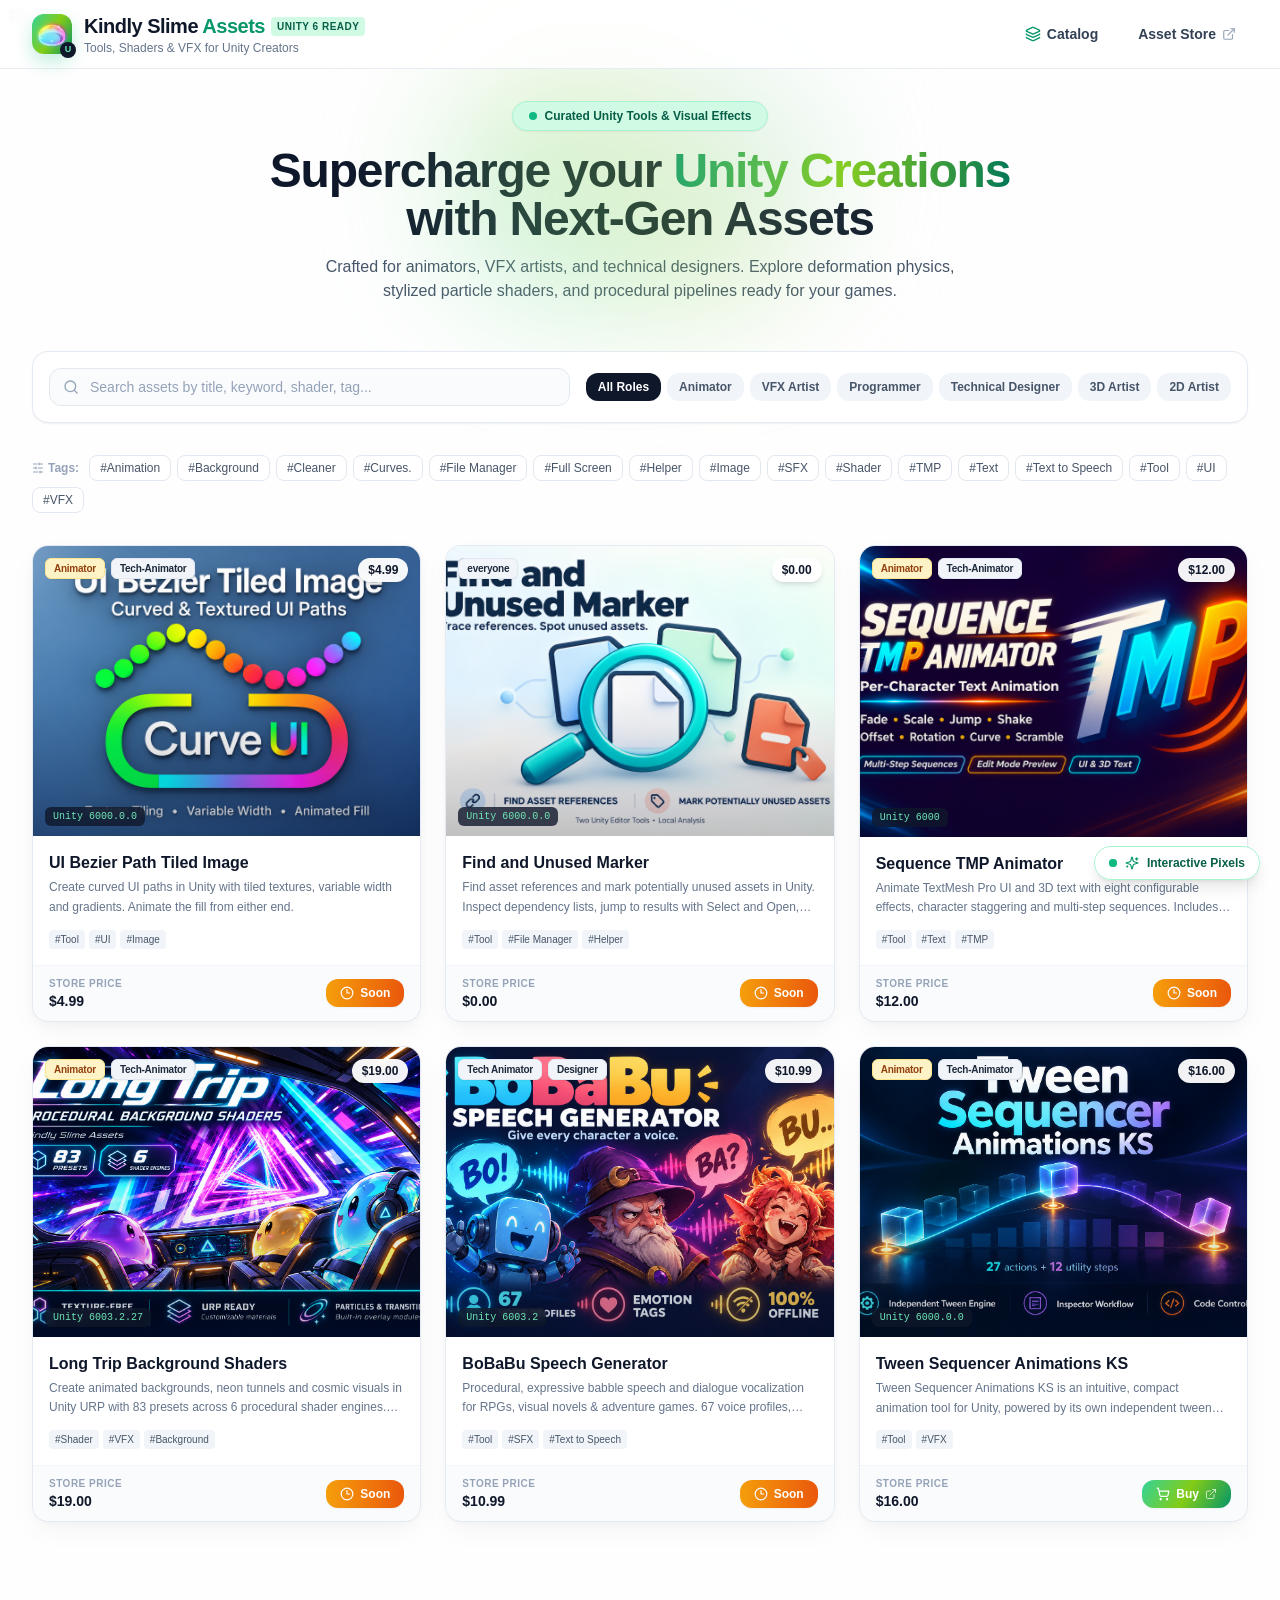
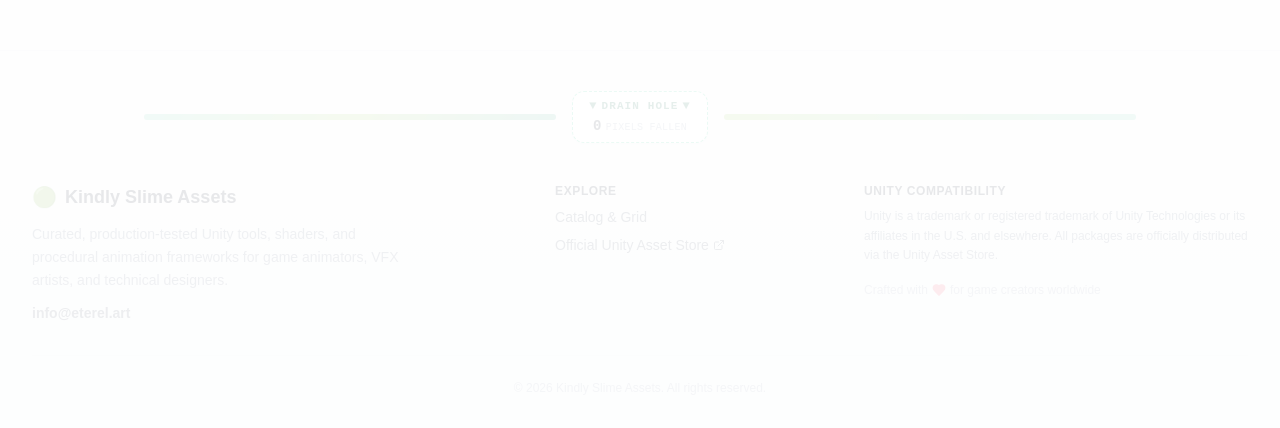
==== commit 10639d12: "add asset" ====
--- a/index.html
+++ b/index.html
@@ -1 +1 @@
-<!DOCTYPE html><!--ztet3dwQDNvOtqGVZlJlg--><html lang="en" data-theme="slime"><head><meta charSet="utf-8"/><meta name="viewport" content="width=device-width, initial-scale=1"/><link rel="preload" as="image" href="/uploads/favicon-1792960924806.png"/><link rel="stylesheet" href="/_next/static/css/ccb2f82086b17821.css" data-precedence="next"/><link rel="preload" as="script" fetchPriority="low" href="/_next/static/chunks/webpack-4772d34723bd25e0.js"/><script src="/_next/static/chunks/4bd1b696-c023c6e3521b1417.js" async=""></script><script src="/_next/static/chunks/255-a85cef9cc3a04b12.js" async=""></script><script src="/_next/static/chunks/main-app-7085bcf40c44cc89.js" async=""></script><script src="/_next/static/chunks/467-fa972514f9c76bc9.js" async=""></script><script src="/_next/static/chunks/app/layout-8eebef2918df554c.js" async=""></script><script src="/_next/static/chunks/app/page-dffa62f976667af5.js" async=""></script><title>Kindly Slime Assets - Unity Asset Store Catalog &amp; VFX Tools</title><meta name="description" content="Curated collection of game development tools, procedural animation systems, elemental VFX shaders, and retro screen filters for Unity creators."/><link rel="canonical" href="https://ks-assets.eterel.art/"/><meta property="og:title" content="Kindly Slime Assets - Unity Asset Store Catalog &amp; VFX Tools"/><meta property="og:description" content="Curated collection of game development tools, procedural animation systems, elemental VFX shaders, and retro screen filters for Unity creators."/><meta property="og:url" content="https://ks-assets.eterel.art/"/><meta property="og:site_name" content="Kindly Slime Assets"/><meta property="og:type" content="website"/><meta name="twitter:card" content="summary"/><meta name="twitter:title" content="Kindly Slime Assets - Unity Asset Store Catalog &amp; VFX Tools"/><meta name="twitter:description" content="Curated collection of game development tools, procedural animation systems, elemental VFX shaders, and retro screen filters for Unity creators."/><link rel="shortcut icon" href="/favicon.ico"/><link rel="icon" href="/uploads/favicon-1792960924806.png"/><link rel="icon" href="/favicon.ico" type="image/x-icon" sizes="64x64"/><link rel="apple-touch-icon" href="/uploads/favicon-1792960924806.png"/><script src="/_next/static/chunks/polyfills-42372ed130431b0a.js" noModule=""></script></head><body class="relative min-h-screen text-slate-900 antialiased flex flex-col justify-between"><div hidden=""><!--$--><!--/$--></div><canvas class="pointer-events-none absolute left-0 top-0 z-10 block w-full opacity-90"></canvas><div class="fixed bottom-5 right-5 z-40"><button class="accent-border hover-accent-border hover-accent-bg-pale accent-text-strong group flex items-center gap-2 rounded-full border bg-white/95 px-3.5 py-2 text-xs font-semibold shadow-lg backdrop-blur-md hover:shadow-xl transition-all" title="Open Interactive Pixel Physics Settings"><span class="relative flex h-2 w-2"><span class="accent-bg absolute inline-flex h-full w-full animate-ping rounded-full opacity-75"></span><span class="accent-bg relative inline-flex h-2 w-2 rounded-full"></span></span><svg xmlns="http://www.w3.org/2000/svg" width="24" height="24" viewBox="0 0 24 24" fill="none" stroke="currentColor" stroke-width="2" stroke-linecap="round" stroke-linejoin="round" class="lucide lucide-sparkles accent-text h-3.5 w-3.5 transition-transform group-hover:rotate-12"><path d="M9.937 15.5A2 2 0 0 0 8.5 14.063l-6.135-1.582a.5.5 0 0 1 0-.962L8.5 9.936A2 2 0 0 0 9.937 8.5l1.582-6.135a.5.5 0 0 1 .963 0L14.063 8.5A2 2 0 0 0 15.5 9.937l6.135 1.581a.5.5 0 0 1 0 .964L15.5 14.063a2 2 0 0 0-1.437 1.437l-1.582 6.135a.5.5 0 0 1-.963 0z"></path><path d="M20 3v4"></path><path d="M22 5h-4"></path><path d="M4 17v2"></path><path d="M5 18H3"></path></svg><span>Interactive Pixels</span></button></div><header class="sticky top-0 z-30 w-full border-b border-slate-200/80 bg-white/85 backdrop-blur-md transition-all"><div class="mx-auto flex max-w-7xl items-center justify-between px-4 py-3 sm:px-6 lg:px-8"><a class="group flex items-center gap-3" href="/"><div class="accent-gradient-bg accent-shadow relative flex h-10 w-10 items-center justify-center rounded-xl shadow-md transition-transform duration-200 group-hover:scale-105"><img src="/uploads/favicon-1792960924806.png" alt="Kindly Slime Assets" class="h-8 w-8 select-none object-contain" width="32" height="32"/><div class="accent-text-soft absolute -bottom-1 -right-1 flex h-4 w-4 items-center justify-center rounded-full bg-slate-900 text-[9px] font-black">U</div></div><div class="flex flex-col"><div class="flex items-center gap-1.5"><span class="font-extrabold tracking-tight text-slate-900 text-lg sm:text-xl">Kindly Slime<!-- --> <span class="accent-text">Assets</span></span><span class="accent-surface accent-text-strong hidden rounded px-1.5 py-0.5 text-[10px] font-bold uppercase tracking-wider sm:inline-block">Unity 6 Ready</span></div><p class="text-xs text-slate-500 font-medium">Tools, Shaders &amp; VFX for Unity Creators</p></div></a><div class="flex items-center gap-2 sm:gap-4"><a class="flex items-center gap-1.5 rounded-lg px-3 py-1.5 text-sm font-semibold text-slate-700 hover:bg-slate-100 hover:text-slate-900 transition-colors" href="/"><svg xmlns="http://www.w3.org/2000/svg" width="24" height="24" viewBox="0 0 24 24" fill="none" stroke="currentColor" stroke-width="2" stroke-linecap="round" stroke-linejoin="round" class="lucide lucide-layers accent-text h-4 w-4"><path d="M12.83 2.18a2 2 0 0 0-1.66 0L2.6 6.08a1 1 0 0 0 0 1.83l8.58 3.91a2 2 0 0 0 1.66 0l8.58-3.9a1 1 0 0 0 0-1.83z"></path><path d="M2 12a1 1 0 0 0 .58.91l8.6 3.91a2 2 0 0 0 1.65 0l8.58-3.9A1 1 0 0 0 22 12"></path><path d="M2 17a1 1 0 0 0 .58.91l8.6 3.91a2 2 0 0 0 1.65 0l8.58-3.9A1 1 0 0 0 22 17"></path></svg><span class="hidden sm:inline">Catalog</span></a><a href="https://assetstore.unity.com" target="_blank" rel="noopener noreferrer" class="flex items-center gap-1.5 rounded-lg px-3 py-1.5 text-sm font-semibold text-slate-700 hover:bg-slate-100 hover:text-slate-900 transition-colors"><span class="hidden sm:inline">Asset Store</span><svg xmlns="http://www.w3.org/2000/svg" width="24" height="24" viewBox="0 0 24 24" fill="none" stroke="currentColor" stroke-width="2" stroke-linecap="round" stroke-linejoin="round" class="lucide lucide-external-link h-3.5 w-3.5 text-slate-400"><path d="M15 3h6v6"></path><path d="M10 14 21 3"></path><path d="M18 13v6a2 2 0 0 1-2 2H5a2 2 0 0 1-2-2V8a2 2 0 0 1 2-2h6"></path></svg></a></div></div></header><main class="relative z-20 flex-1"><div class="mx-auto max-w-7xl px-4 py-8 sm:px-6 lg:px-8"><section class="relative mb-12 flex flex-col items-center text-center"><div class="hero-theme-glow pointer-events-none absolute -top-12 h-64 w-96 rounded-full blur-3xl"></div><div class="accent-border accent-surface accent-text-strong inline-flex items-center gap-2 rounded-full border bg-white/90 px-4 py-1.5 text-xs font-bold shadow-sm backdrop-blur-sm"><span class="accent-bg flex h-2 w-2 rounded-full animate-ping"></span><span>Curated Unity Tools &amp; Visual Effects</span></div><h1 class="mt-4 max-w-3xl text-3xl font-black tracking-tight text-slate-900 sm:text-5xl">Supercharge your<!-- --> <span class="accent-gradient-text">Unity Creations</span> <!-- -->with Next-Gen Assets</h1><p class="mt-3 max-w-2xl text-sm sm:text-base text-slate-600 leading-relaxed">Crafted for animators, VFX artists, and technical designers. Explore deformation physics, stylized particle shaders, and procedural pipelines ready for your games.</p></section><div class="flex flex-col gap-8"><div class="flex flex-col gap-4 rounded-2xl border border-slate-200/90 bg-white/90 p-4 shadow-sm backdrop-blur-md md:flex-row md:items-center md:justify-between"><div class="relative flex-1"><svg xmlns="http://www.w3.org/2000/svg" width="24" height="24" viewBox="0 0 24 24" fill="none" stroke="currentColor" stroke-width="2" stroke-linecap="round" stroke-linejoin="round" class="lucide lucide-search absolute left-3.5 top-1/2 h-4 w-4 -translate-y-1/2 text-slate-400"><circle cx="11" cy="11" r="8"></circle><path d="m21 21-4.3-4.3"></path></svg><input type="text" placeholder="Search assets by title, keyword, shader, tag..." class="focus-accent w-full rounded-xl border border-slate-200 bg-slate-50/70 py-2 pl-10 pr-4 text-sm text-slate-800 placeholder-slate-400 transition-colors focus:bg-white focus:outline-none" value=""/></div><div class="flex items-center gap-1.5 overflow-x-auto pb-1 scrollbar-none md:pb-0"><button class="shrink-0 rounded-xl px-3 py-1.5 text-xs font-bold transition-all bg-slate-900 text-white shadow-sm">All Roles</button><button class="shrink-0 rounded-xl px-3 py-1.5 text-xs font-bold transition-all bg-slate-100 text-slate-600 hover:bg-slate-200 hover:text-slate-900">Animator</button><button class="shrink-0 rounded-xl px-3 py-1.5 text-xs font-bold transition-all bg-slate-100 text-slate-600 hover:bg-slate-200 hover:text-slate-900">VFX Artist</button><button class="shrink-0 rounded-xl px-3 py-1.5 text-xs font-bold transition-all bg-slate-100 text-slate-600 hover:bg-slate-200 hover:text-slate-900">Programmer</button><button class="shrink-0 rounded-xl px-3 py-1.5 text-xs font-bold transition-all bg-slate-100 text-slate-600 hover:bg-slate-200 hover:text-slate-900">Technical Designer</button><button class="shrink-0 rounded-xl px-3 py-1.5 text-xs font-bold transition-all bg-slate-100 text-slate-600 hover:bg-slate-200 hover:text-slate-900">3D Artist</button><button class="shrink-0 rounded-xl px-3 py-1.5 text-xs font-bold transition-all bg-slate-100 text-slate-600 hover:bg-slate-200 hover:text-slate-900">2D Artist</button></div></div><div class="flex flex-wrap items-center gap-1.5 text-xs"><span class="flex items-center gap-1 font-semibold text-slate-400 mr-1"><svg xmlns="http://www.w3.org/2000/svg" width="24" height="24" viewBox="0 0 24 24" fill="none" stroke="currentColor" stroke-width="2" stroke-linecap="round" stroke-linejoin="round" class="lucide lucide-sliders-horizontal h-3 w-3"><line x1="21" x2="14" y1="4" y2="4"></line><line x1="10" x2="3" y1="4" y2="4"></line><line x1="21" x2="12" y1="12" y2="12"></line><line x1="8" x2="3" y1="12" y2="12"></line><line x1="21" x2="16" y1="20" y2="20"></line><line x1="12" x2="3" y1="20" y2="20"></line><line x1="14" x2="14" y1="2" y2="6"></line><line x1="8" x2="8" y1="10" y2="14"></line><line x1="16" x2="16" y1="18" y2="22"></line></svg>Tags:</span><button class="rounded-lg px-2.5 py-1 text-xs font-medium transition-all hover-accent-border hover-accent-text bg-white border border-slate-200 text-slate-600">#<!-- -->Animation</button><button class="rounded-lg px-2.5 py-1 text-xs font-medium transition-all hover-accent-border hover-accent-text bg-white border border-slate-200 text-slate-600">#<!-- -->Background</button><button class="rounded-lg px-2.5 py-1 text-xs font-medium transition-all hover-accent-border hover-accent-text bg-white border border-slate-200 text-slate-600">#<!-- -->Cleaner</button><button class="rounded-lg px-2.5 py-1 text-xs font-medium transition-all hover-accent-border hover-accent-text bg-white border border-slate-200 text-slate-600">#<!-- -->File Manager</button><button class="rounded-lg px-2.5 py-1 text-xs font-medium transition-all hover-accent-border hover-accent-text bg-white border border-slate-200 text-slate-600">#<!-- -->Full Screen</button><button class="rounded-lg px-2.5 py-1 text-xs font-medium transition-all hover-accent-border hover-accent-text bg-white border border-slate-200 text-slate-600">#<!-- -->Helper</button><button class="rounded-lg px-2.5 py-1 text-xs font-medium transition-all hover-accent-border hover-accent-text bg-white border border-slate-200 text-slate-600">#<!-- -->SFX</button><button class="rounded-lg px-2.5 py-1 text-xs font-medium transition-all hover-accent-border hover-accent-text bg-white border border-slate-200 text-slate-600">#<!-- -->Shader</button><button class="rounded-lg px-2.5 py-1 text-xs font-medium transition-all hover-accent-border hover-accent-text bg-white border border-slate-200 text-slate-600">#<!-- -->TMP</button><button class="rounded-lg px-2.5 py-1 text-xs font-medium transition-all hover-accent-border hover-accent-text bg-white border border-slate-200 text-slate-600">#<!-- -->Text</button><button class="rounded-lg px-2.5 py-1 text-xs font-medium transition-all hover-accent-border hover-accent-text bg-white border border-slate-200 text-slate-600">#<!-- -->Text to Speech</button><button class="rounded-lg px-2.5 py-1 text-xs font-medium transition-all hover-accent-border hover-accent-text bg-white border border-slate-200 text-slate-600">#<!-- -->Tool</button><button class="rounded-lg px-2.5 py-1 text-xs font-medium transition-all hover-accent-border hover-accent-text bg-white border border-slate-200 text-slate-600">#<!-- -->VFX</button></div><div class="grid grid-cols-1 gap-6 sm:grid-cols-2 lg:grid-cols-3"><div data-asset-card="true" class="hover-accent-border group relative flex flex-col overflow-hidden rounded-2xl border border-slate-200/90 bg-white shadow-soft-card transition-all duration-300 hover:-translate-y-1 hover:shadow-hover-card"><a class="flex flex-col flex-1" href="/asset/find-and-unused-marker/"><div class="relative aspect-[4/3] w-full overflow-hidden bg-slate-100"><img src="/uploads/marketing-cover-1950x1300-1793935248577.png" alt="Find and Unused Marker" class="h-full w-full object-cover transition-transform duration-500 group-hover:scale-105" loading="lazy"/><div class="absolute inset-0 bg-gradient-to-t from-slate-950/40 via-transparent to-transparent opacity-60 transition-opacity group-hover:opacity-40"></div><div class="absolute top-3 left-3 flex flex-wrap gap-1.5 max-w-[80%]"><span class="rounded-md border px-2 py-0.5 text-[10px] font-bold tracking-tight shadow-sm backdrop-blur-sm bg-slate-100 text-slate-800 border-slate-200">everyone</span></div><div class="absolute top-3 right-3 rounded-xl bg-white/95 px-2.5 py-1 text-xs font-black text-slate-900 shadow-md backdrop-blur-sm">$0.00</div><div class="accent-text-soft absolute bottom-2.5 left-3 rounded-md bg-slate-900/80 px-2 py-0.5 text-[10px] font-mono backdrop-blur-sm">Unity <!-- -->6000.0.0</div></div><div class="flex flex-col flex-1 p-4 justify-between"><div><h3 class="group-hover-accent-text text-base font-bold text-slate-900 leading-snug line-clamp-1 transition-colors">Find and Unused Marker</h3><p class="mt-1 text-xs text-slate-500 leading-relaxed line-clamp-2">Find asset references and mark potentially unused assets in Unity. Inspect dependency lists, jump to results with Select and Open, and view folder usage counts directly in the Project window.</p></div><div class="mt-3 flex flex-wrap gap-1"><span class="rounded bg-slate-100 px-1.5 py-0.5 text-[10px] font-medium text-slate-600">#<!-- -->Tool</span><span class="rounded bg-slate-100 px-1.5 py-0.5 text-[10px] font-medium text-slate-600">#<!-- -->File Manager</span><span class="rounded bg-slate-100 px-1.5 py-0.5 text-[10px] font-medium text-slate-600">#<!-- -->Helper</span></div></div></a><div class="flex items-center justify-between border-t border-slate-100 bg-slate-50/70 px-4 py-2.5"><div class="flex flex-col"><span class="text-[10px] uppercase font-bold text-slate-400 tracking-wider">Store Price</span><span class="text-sm font-extrabold text-slate-900">$0.00</span></div><span class="flex cursor-not-allowed items-center gap-1.5 rounded-xl bg-gradient-to-r from-amber-500 to-orange-600 px-3.5 py-1.5 text-xs font-bold text-white shadow-sm" title="This asset is awaiting approval in the Unity Asset Store" aria-disabled="true"><svg xmlns="http://www.w3.org/2000/svg" width="24" height="24" viewBox="0 0 24 24" fill="none" stroke="currentColor" stroke-width="2" stroke-linecap="round" stroke-linejoin="round" class="lucide lucide-clock3 h-3.5 w-3.5"><circle cx="12" cy="12" r="10"></circle><polyline points="12 6 12 12 16.5 12"></polyline></svg><span>Soon</span></span></div></div><div data-asset-card="true" class="hover-accent-border group relative flex flex-col overflow-hidden rounded-2xl border border-slate-200/90 bg-white shadow-soft-card transition-all duration-300 hover:-translate-y-1 hover:shadow-hover-card"><a class="flex flex-col flex-1" href="/asset/sequence-tmp-animator/"><div class="relative aspect-[4/3] w-full overflow-hidden bg-slate-100"><img src="/uploads/marketing-cover-1950x1300-1793930018754.png" alt="Sequence TMP Animator" class="h-full w-full object-cover transition-transform duration-500 group-hover:scale-105" loading="lazy"/><div class="absolute inset-0 bg-gradient-to-t from-slate-950/40 via-transparent to-transparent opacity-60 transition-opacity group-hover:opacity-40"></div><div class="absolute top-3 left-3 flex flex-wrap gap-1.5 max-w-[80%]"><span class="rounded-md border px-2 py-0.5 text-[10px] font-bold tracking-tight shadow-sm backdrop-blur-sm bg-amber-100 text-amber-800 border-amber-200">Animator</span><span class="rounded-md border px-2 py-0.5 text-[10px] font-bold tracking-tight shadow-sm backdrop-blur-sm bg-slate-100 text-slate-800 border-slate-200">Tech-Animator</span></div><div class="absolute top-3 right-3 rounded-xl bg-white/95 px-2.5 py-1 text-xs font-black text-slate-900 shadow-md backdrop-blur-sm">$12.00</div><div class="accent-text-soft absolute bottom-2.5 left-3 rounded-md bg-slate-900/80 px-2 py-0.5 text-[10px] font-mono backdrop-blur-sm">Unity <!-- -->6000</div></div><div class="flex flex-col flex-1 p-4 justify-between"><div><h3 class="group-hover-accent-text text-base font-bold text-slate-900 leading-snug line-clamp-1 transition-colors">Sequence TMP Animator</h3><p class="mt-1 text-xs text-slate-500 leading-relaxed line-clamp-2">Animate TextMesh Pro UI and 3D text with eight configurable effects, character staggering and multi-step sequences. Includes looping, runtime controls and Edit Mode previews.</p></div><div class="mt-3 flex flex-wrap gap-1"><span class="rounded bg-slate-100 px-1.5 py-0.5 text-[10px] font-medium text-slate-600">#<!-- -->Tool</span><span class="rounded bg-slate-100 px-1.5 py-0.5 text-[10px] font-medium text-slate-600">#<!-- -->Text</span><span class="rounded bg-slate-100 px-1.5 py-0.5 text-[10px] font-medium text-slate-600">#<!-- -->TMP</span></div></div></a><div class="flex items-center justify-between border-t border-slate-100 bg-slate-50/70 px-4 py-2.5"><div class="flex flex-col"><span class="text-[10px] uppercase font-bold text-slate-400 tracking-wider">Store Price</span><span class="text-sm font-extrabold text-slate-900">$12.00</span></div><span class="flex cursor-not-allowed items-center gap-1.5 rounded-xl bg-gradient-to-r from-amber-500 to-orange-600 px-3.5 py-1.5 text-xs font-bold text-white shadow-sm" title="This asset is awaiting approval in the Unity Asset Store" aria-disabled="true"><svg xmlns="http://www.w3.org/2000/svg" width="24" height="24" viewBox="0 0 24 24" fill="none" stroke="currentColor" stroke-width="2" stroke-linecap="round" stroke-linejoin="round" class="lucide lucide-clock3 h-3.5 w-3.5"><circle cx="12" cy="12" r="10"></circle><polyline points="12 6 12 12 16.5 12"></polyline></svg><span>Soon</span></span></div></div><div data-asset-card="true" class="hover-accent-border group relative flex flex-col overflow-hidden rounded-2xl border border-slate-200/90 bg-white shadow-soft-card transition-all duration-300 hover:-translate-y-1 hover:shadow-hover-card"><a class="flex flex-col flex-1" href="/asset/long-trip-background-shaders/"><div class="relative aspect-[4/3] w-full overflow-hidden bg-slate-100"><img src="/uploads/longtrip-1280-1793495463566.png" alt="Long Trip Background Shaders" class="h-full w-full object-cover transition-transform duration-500 group-hover:scale-105" loading="lazy"/><div class="absolute inset-0 bg-gradient-to-t from-slate-950/40 via-transparent to-transparent opacity-60 transition-opacity group-hover:opacity-40"></div><div class="absolute top-3 left-3 flex flex-wrap gap-1.5 max-w-[80%]"><span class="rounded-md border px-2 py-0.5 text-[10px] font-bold tracking-tight shadow-sm backdrop-blur-sm bg-amber-100 text-amber-800 border-amber-200">Animator</span><span class="rounded-md border px-2 py-0.5 text-[10px] font-bold tracking-tight shadow-sm backdrop-blur-sm bg-slate-100 text-slate-800 border-slate-200">Tech-Animator</span></div><div class="absolute top-3 right-3 rounded-xl bg-white/95 px-2.5 py-1 text-xs font-black text-slate-900 shadow-md backdrop-blur-sm">$19.00</div><div class="accent-text-soft absolute bottom-2.5 left-3 rounded-md bg-slate-900/80 px-2 py-0.5 text-[10px] font-mono backdrop-blur-sm">Unity <!-- -->6003.2.27</div></div><div class="flex flex-col flex-1 p-4 justify-between"><div><h3 class="group-hover-accent-text text-base font-bold text-slate-900 leading-snug line-clamp-1 transition-colors">Long Trip Background Shaders</h3><p class="mt-1 text-xs text-slate-500 leading-relaxed line-clamp-2">Create animated backgrounds, neon tunnels and cosmic visuals in Unity URP with 83 presets across 6 procedural shader engines. Customize colors, motion and geometry, then add particle overlays and transitions—all without texture assets.</p></div><div class="mt-3 flex flex-wrap gap-1"><span class="rounded bg-slate-100 px-1.5 py-0.5 text-[10px] font-medium text-slate-600">#<!-- -->Shader</span><span class="rounded bg-slate-100 px-1.5 py-0.5 text-[10px] font-medium text-slate-600">#<!-- -->VFX</span><span class="rounded bg-slate-100 px-1.5 py-0.5 text-[10px] font-medium text-slate-600">#<!-- -->Background</span></div></div></a><div class="flex items-center justify-between border-t border-slate-100 bg-slate-50/70 px-4 py-2.5"><div class="flex flex-col"><span class="text-[10px] uppercase font-bold text-slate-400 tracking-wider">Store Price</span><span class="text-sm font-extrabold text-slate-900">$19.00</span></div><span class="flex cursor-not-allowed items-center gap-1.5 rounded-xl bg-gradient-to-r from-amber-500 to-orange-600 px-3.5 py-1.5 text-xs font-bold text-white shadow-sm" title="This asset is awaiting approval in the Unity Asset Store" aria-disabled="true"><svg xmlns="http://www.w3.org/2000/svg" width="24" height="24" viewBox="0 0 24 24" fill="none" stroke="currentColor" stroke-width="2" stroke-linecap="round" stroke-linejoin="round" class="lucide lucide-clock3 h-3.5 w-3.5"><circle cx="12" cy="12" r="10"></circle><polyline points="12 6 12 12 16.5 12"></polyline></svg><span>Soon</span></span></div></div><div data-asset-card="true" class="hover-accent-border group relative flex flex-col overflow-hidden rounded-2xl border border-slate-200/90 bg-white shadow-soft-card transition-all duration-300 hover:-translate-y-1 hover:shadow-hover-card"><a class="flex flex-col flex-1" href="/asset/bobabu-speech-generator/"><div class="relative aspect-[4/3] w-full overflow-hidden bg-slate-100"><img src="/uploads/marketing-1280-1793495694447.png" alt="BoBaBu Speech Generator" class="h-full w-full object-cover transition-transform duration-500 group-hover:scale-105" loading="lazy"/><div class="absolute inset-0 bg-gradient-to-t from-slate-950/40 via-transparent to-transparent opacity-60 transition-opacity group-hover:opacity-40"></div><div class="absolute top-3 left-3 flex flex-wrap gap-1.5 max-w-[80%]"><span class="rounded-md border px-2 py-0.5 text-[10px] font-bold tracking-tight shadow-sm backdrop-blur-sm bg-slate-100 text-slate-800 border-slate-200">Tech Animator</span><span class="rounded-md border px-2 py-0.5 text-[10px] font-bold tracking-tight shadow-sm backdrop-blur-sm bg-slate-100 text-slate-800 border-slate-200">Designer</span></div><div class="absolute top-3 right-3 rounded-xl bg-white/95 px-2.5 py-1 text-xs font-black text-slate-900 shadow-md backdrop-blur-sm">$10.99</div><div class="accent-text-soft absolute bottom-2.5 left-3 rounded-md bg-slate-900/80 px-2 py-0.5 text-[10px] font-mono backdrop-blur-sm">Unity <!-- -->6003.2</div></div><div class="flex flex-col flex-1 p-4 justify-between"><div><h3 class="group-hover-accent-text text-base font-bold text-slate-900 leading-snug line-clamp-1 transition-colors">BoBaBu Speech Generator</h3><p class="mt-1 text-xs text-slate-500 leading-relaxed line-clamp-2">Procedural, expressive babble speech and dialogue vocalization for RPGs, visual novels &amp; adventure games. 67 voice profiles, emotion tags, syllable banks, and text animation sync.</p></div><div class="mt-3 flex flex-wrap gap-1"><span class="rounded bg-slate-100 px-1.5 py-0.5 text-[10px] font-medium text-slate-600">#<!-- -->Tool</span><span class="rounded bg-slate-100 px-1.5 py-0.5 text-[10px] font-medium text-slate-600">#<!-- -->SFX</span><span class="rounded bg-slate-100 px-1.5 py-0.5 text-[10px] font-medium text-slate-600">#<!-- -->Text to Speech</span></div></div></a><div class="flex items-center justify-between border-t border-slate-100 bg-slate-50/70 px-4 py-2.5"><div class="flex flex-col"><span class="text-[10px] uppercase font-bold text-slate-400 tracking-wider">Store Price</span><span class="text-sm font-extrabold text-slate-900">$10.99</span></div><span class="flex cursor-not-allowed items-center gap-1.5 rounded-xl bg-gradient-to-r from-amber-500 to-orange-600 px-3.5 py-1.5 text-xs font-bold text-white shadow-sm" title="This asset is awaiting approval in the Unity Asset Store" aria-disabled="true"><svg xmlns="http://www.w3.org/2000/svg" width="24" height="24" viewBox="0 0 24 24" fill="none" stroke="currentColor" stroke-width="2" stroke-linecap="round" stroke-linejoin="round" class="lucide lucide-clock3 h-3.5 w-3.5"><circle cx="12" cy="12" r="10"></circle><polyline points="12 6 12 12 16.5 12"></polyline></svg><span>Soon</span></span></div></div><div data-asset-card="true" class="hover-accent-border group relative flex flex-col overflow-hidden rounded-2xl border border-slate-200/90 bg-white shadow-soft-card transition-all duration-300 hover:-translate-y-1 hover:shadow-hover-card"><a class="flex flex-col flex-1" href="/asset/tween-sequencer-animations-ks/"><div class="relative aspect-[4/3] w-full overflow-hidden bg-slate-100"><img src="/uploads/marketing-1280-1793495843586.png" alt="Tween Sequencer Animations KS" class="h-full w-full object-cover transition-transform duration-500 group-hover:scale-105" loading="lazy"/><div class="absolute inset-0 bg-gradient-to-t from-slate-950/40 via-transparent to-transparent opacity-60 transition-opacity group-hover:opacity-40"></div><div class="absolute top-3 left-3 flex flex-wrap gap-1.5 max-w-[80%]"><span class="rounded-md border px-2 py-0.5 text-[10px] font-bold tracking-tight shadow-sm backdrop-blur-sm bg-amber-100 text-amber-800 border-amber-200">Animator</span><span class="rounded-md border px-2 py-0.5 text-[10px] font-bold tracking-tight shadow-sm backdrop-blur-sm bg-slate-100 text-slate-800 border-slate-200">Tech-Animator</span></div><div class="absolute top-3 right-3 rounded-xl bg-white/95 px-2.5 py-1 text-xs font-black text-slate-900 shadow-md backdrop-blur-sm">$16.00</div><div class="accent-text-soft absolute bottom-2.5 left-3 rounded-md bg-slate-900/80 px-2 py-0.5 text-[10px] font-mono backdrop-blur-sm">Unity <!-- -->6000.0.0</div></div><div class="flex flex-col flex-1 p-4 justify-between"><div><h3 class="group-hover-accent-text text-base font-bold text-slate-900 leading-snug line-clamp-1 transition-colors">Tween Sequencer Animations KS</h3><p class="mt-1 text-xs text-slate-500 leading-relaxed line-clamp-2">Tween Sequencer Animations KS is an intuitive, compact animation tool for Unity, powered by its own independent tween engine with no DOTween dependency. Build sequences in the Inspector using 27 actions and 12 utility and playback steps, with edit-mode preview, flexible easing and nested sequences. Control playback from code and replace targets at runtime—easy to get started, flexible for advanced workflows.</p></div><div class="mt-3 flex flex-wrap gap-1"><span class="rounded bg-slate-100 px-1.5 py-0.5 text-[10px] font-medium text-slate-600">#<!-- -->Tool</span><span class="rounded bg-slate-100 px-1.5 py-0.5 text-[10px] font-medium text-slate-600">#<!-- -->VFX</span></div></div></a><div class="flex items-center justify-between border-t border-slate-100 bg-slate-50/70 px-4 py-2.5"><div class="flex flex-col"><span class="text-[10px] uppercase font-bold text-slate-400 tracking-wider">Store Price</span><span class="text-sm font-extrabold text-slate-900">$16.00</span></div><a href="https://assetstore.unity.com/packages/package/8646931" target="_blank" rel="noopener noreferrer" class="accent-gradient-bg group/btn flex items-center gap-1.5 rounded-xl px-3.5 py-1.5 text-xs font-bold text-white shadow-sm hover:shadow-md transition-all duration-200" title="Open in Unity Asset Store"><svg xmlns="http://www.w3.org/2000/svg" width="24" height="24" viewBox="0 0 24 24" fill="none" stroke="currentColor" stroke-width="2" stroke-linecap="round" stroke-linejoin="round" class="lucide lucide-shopping-cart h-3.5 w-3.5 transition-transform group-hover/btn:scale-110"><circle cx="8" cy="21" r="1"></circle><circle cx="19" cy="21" r="1"></circle><path d="M2.05 2.05h2l2.66 12.42a2 2 0 0 0 2 1.58h9.78a2 2 0 0 0 1.95-1.57l1.65-7.43H5.12"></path></svg><span>Buy</span><svg xmlns="http://www.w3.org/2000/svg" width="24" height="24" viewBox="0 0 24 24" fill="none" stroke="currentColor" stroke-width="2" stroke-linecap="round" stroke-linejoin="round" class="lucide lucide-external-link h-3 w-3 opacity-70"><path d="M15 3h6v6"></path><path d="M10 14 21 3"></path><path d="M18 13v6a2 2 0 0 1-2 2H5a2 2 0 0 1-2-2V8a2 2 0 0 1 2-2h6"></path></svg></a></div></div></div></div></div><!--$--><!--/$--></main><footer class="relative mt-24 w-full overflow-hidden border-t border-slate-200/90 bg-gradient-to-b from-slate-50 to-slate-100 pt-10 pb-8 text-slate-600"><div class="relative mx-auto mb-10 max-w-5xl px-4"><div class="flex items-center justify-between gap-4 text-xs font-mono text-slate-400"><div class="h-1.5 flex-1 rounded-full bg-slate-300 relative overflow-hidden"><div class="accent-gradient-bg absolute inset-0 opacity-60"></div></div><div class="accent-border-strong flex flex-col items-center px-4 py-1.5 rounded-xl border border-dashed bg-white shadow-sm text-center"><span class="accent-text-strong text-[11px] font-bold uppercase tracking-widest flex items-center gap-1"><span class="inline-block animate-bounce text-xs">▼</span>DRAIN HOLE<span class="inline-block animate-bounce text-xs">▼</span></span><span class="mt-0.5 flex items-baseline gap-1 text-[10px] uppercase tracking-wide text-slate-400"><strong class="text-sm font-black tabular-nums text-slate-900">0</strong>pixels fallen</span></div><div class="h-1.5 flex-1 rounded-full bg-slate-300 relative overflow-hidden"><div class="accent-gradient-bg-reverse absolute inset-0 opacity-60"></div></div></div></div><div class="mx-auto max-w-7xl px-4 sm:px-6 lg:px-8"><div class="grid grid-cols-1 gap-8 md:grid-cols-3"><div class="flex flex-col gap-3"><div class="flex items-center gap-2 font-extrabold text-slate-900 text-lg"><span class="text-xl">🟢</span><span>Kindly Slime Assets</span></div><p class="text-sm text-slate-500 leading-relaxed">Curated, production-tested Unity tools, shaders, and procedural animation frameworks for game animators, VFX artists, and technical designers.</p><a href="mailto:info@eterel.art" class="hover-accent-text w-fit text-sm font-semibold text-slate-600 transition-colors">info@eterel.art</a></div><div class="flex flex-col gap-2 md:items-center"><div class="flex flex-col gap-2"><h4 class="text-xs font-bold uppercase tracking-wider text-slate-900">Explore</h4><a class="hover-accent-text text-sm transition-colors" href="/">Catalog &amp; Grid</a><a href="https://assetstore.unity.com" target="_blank" rel="noopener noreferrer" class="hover-accent-text inline-flex items-center gap-1 text-sm transition-colors">Official Unity Asset Store <svg xmlns="http://www.w3.org/2000/svg" width="24" height="24" viewBox="0 0 24 24" fill="none" stroke="currentColor" stroke-width="2" stroke-linecap="round" stroke-linejoin="round" class="lucide lucide-external-link h-3 w-3"><path d="M15 3h6v6"></path><path d="M10 14 21 3"></path><path d="M18 13v6a2 2 0 0 1-2 2H5a2 2 0 0 1-2-2V8a2 2 0 0 1 2-2h6"></path></svg></a></div></div><div class="flex flex-col gap-2"><h4 class="text-xs font-bold uppercase tracking-wider text-slate-900">Unity Compatibility</h4><p class="text-xs text-slate-500 leading-relaxed">Unity is a trademark or registered trademark of Unity Technologies or its affiliates in the U.S. and elsewhere. All packages are officially distributed via the Unity Asset Store.</p><div class="mt-2 flex items-center gap-1 text-xs text-slate-400"><span>Crafted with</span><svg xmlns="http://www.w3.org/2000/svg" width="24" height="24" viewBox="0 0 24 24" fill="none" stroke="currentColor" stroke-width="2" stroke-linecap="round" stroke-linejoin="round" class="lucide lucide-heart h-3.5 w-3.5 text-rose-500 fill-rose-500"><path d="M19 14c1.49-1.46 3-3.21 3-5.5A5.5 5.5 0 0 0 16.5 3c-1.76 0-3 .5-4.5 2-1.5-1.5-2.74-2-4.5-2A5.5 5.5 0 0 0 2 8.5c0 2.3 1.5 4.05 3 5.5l7 7Z"></path></svg><span>for game creators worldwide</span></div></div></div><div class="mt-8 border-t border-slate-200/60 pt-6 text-center text-xs text-slate-400">© <!-- -->2026<!-- --> <!-- -->Kindly Slime Assets. All rights reserved.</div></div></footer><script src="/_next/static/chunks/webpack-4772d34723bd25e0.js" id="_R_" async=""></script><script>(self.__next_f=self.__next_f||[]).push([0])</script><script>self.__next_f.push([1,"1:\"$Sreact.fragment\"\n2:I[3754,[\"467\",\"static/chunks/467-fa972514f9c76bc9.js\",\"177\",\"static/chunks/app/layout-8eebef2918df554c.js\"],\"default\"]\n3:I[63,[\"467\",\"static/chunks/467-fa972514f9c76bc9.js\",\"177\",\"static/chunks/app/layout-8eebef2918df554c.js\"],\"default\"]\n4:I[9766,[],\"\"]\n5:I[8924,[],\"\"]\n6:I[1544,[\"467\",\"static/chunks/467-fa972514f9c76bc9.js\",\"177\",\"static/chunks/app/layout-8eebef2918df554c.js\"],\"default\"]\n8:I[4431,[],\"OutletBoundary\"]\na:I[5278,[],\"AsyncMetadataOutlet\"]\nc:I[4431,[],\"ViewportBoundary\"]\ne:I[4431,[],\"MetadataBoundary\"]\nf:\"$Sreact.suspense\"\n11:I[7150,[],\"\"]\n:HL[\"/_next/static/css/ccb2f82086b17821.css\",\"style\"]\n"])</script><script>self.__next_f.push([1,"0:{\"P\":null,\"b\":\"ztet3dwQDNvOtqGVZlJlg\",\"p\":\"\",\"c\":[\"\",\"\"],\"i\":false,\"f\":[[[\"\",{\"children\":[\"__PAGE__\",{}]},\"$undefined\",\"$undefined\",true],[\"\",[\"$\",\"$1\",\"c\",{\"children\":[[[\"$\",\"link\",\"0\",{\"rel\":\"stylesheet\",\"href\":\"/_next/static/css/ccb2f82086b17821.css\",\"precedence\":\"next\",\"crossOrigin\":\"$undefined\",\"nonce\":\"$undefined\"}]],[\"$\",\"html\",null,{\"lang\":\"en\",\"data-theme\":\"slime\",\"children\":[\"$\",\"body\",null,{\"className\":\"relative min-h-screen text-slate-900 antialiased flex flex-col justify-between\",\"children\":[[\"$\",\"$L2\",null,{}],[\"$\",\"$L3\",null,{}],[\"$\",\"main\",null,{\"className\":\"relative z-20 flex-1\",\"children\":[\"$\",\"$L4\",null,{\"parallelRouterKey\":\"children\",\"error\":\"$undefined\",\"errorStyles\":\"$undefined\",\"errorScripts\":\"$undefined\",\"template\":[\"$\",\"$L5\",null,{}],\"templateStyles\":\"$undefined\",\"templateScripts\":\"$undefined\",\"notFound\":[[[\"$\",\"title\",null,{\"children\":\"404: This page could not be found.\"}],[\"$\",\"div\",null,{\"style\":{\"fontFamily\":\"system-ui,\\\"Segoe UI\\\",Roboto,Helvetica,Arial,sans-serif,\\\"Apple Color Emoji\\\",\\\"Segoe UI Emoji\\\"\",\"height\":\"100vh\",\"textAlign\":\"center\",\"display\":\"flex\",\"flexDirection\":\"column\",\"alignItems\":\"center\",\"justifyContent\":\"center\"},\"children\":[\"$\",\"div\",null,{\"children\":[[\"$\",\"style\",null,{\"dangerouslySetInnerHTML\":{\"__html\":\"body{color:#000;background:#fff;margin:0}.next-error-h1{border-right:1px solid rgba(0,0,0,.3)}@media (prefers-color-scheme:dark){body{color:#fff;background:#000}.next-error-h1{border-right:1px solid rgba(255,255,255,.3)}}\"}}],[\"$\",\"h1\",null,{\"className\":\"next-error-h1\",\"style\":{\"display\":\"inline-block\",\"margin\":\"0 20px 0 0\",\"padding\":\"0 23px 0 0\",\"fontSize\":24,\"fontWeight\":500,\"verticalAlign\":\"top\",\"lineHeight\":\"49px\"},\"children\":404}],[\"$\",\"div\",null,{\"style\":{\"display\":\"inline-block\"},\"children\":[\"$\",\"h2\",null,{\"style\":{\"fontSize\":14,\"fontWeight\":400,\"lineHeight\":\"49px\",\"margin\":0},\"children\":\"This page could not be found.\"}]}]]}]}]],[]],\"forbidden\":\"$undefined\",\"unauthorized\":\"$undefined\"}]}],[\"$\",\"$L6\",null,{}]]}]}]]}],{\"children\":[\"__PAGE__\",[\"$\",\"$1\",\"c\",{\"children\":[\"$L7\",null,[\"$\",\"$L8\",null,{\"children\":[\"$L9\",[\"$\",\"$La\",null,{\"promise\":\"$@b\"}]]}]]}],{},null,false]},null,false],[\"$\",\"$1\",\"h\",{\"children\":[null,[[\"$\",\"$Lc\",null,{\"children\":\"$Ld\"}],null],[\"$\",\"$Le\",null,{\"children\":[\"$\",\"div\",null,{\"hidden\":true,\"children\":[\"$\",\"$f\",null,{\"fallback\":null,\"children\":\"$L10\"}]}]}]]}],false]],\"m\":\"$undefined\",\"G\":[\"$11\",[]],\"s\":false,\"S\":true}\n"])</script><script>self.__next_f.push([1,"12:I[2080,[\"467\",\"static/chunks/467-fa972514f9c76bc9.js\",\"974\",\"static/chunks/app/page-dffa62f976667af5.js\"],\"default\"]\n13:T8b6,"])</script><script>self.__next_f.push([1,"**Find and Unused Marker** combines two Unity Editor tools for understanding asset usage across your project. Locate references to a selected asset, inspect dependency chains, and highlight potentially unused content directly in the Project window.\n\n**See where an asset is used**\n\nSelect an asset and run **Find Selected Asset**. The Find This window displays detected direct references and indirect dependencies in a convenient list.\n\nClick **Select** to highlight the referring asset in the Project window. For direct references, **Open** can open the corresponding file at its serialized line when supported by the associated editor.\n\nSearch covers prefabs, scenes, ScriptableObjects, materials, Animator Controllers and animation clips in both Assets and installed packages.\n\n**Review potentially unused assets**\n\nRun **Research Unused Assets** to scan your project and display Unused labels and red overlays on supported assets. Folder rows in the Project window’s main list also show used and unused counts, helping you review content by folder.\n\nThe analysis considers enabled Build Settings scenes, preloaded assets, recognized Resources loading paths and Addressable entries when the Addressables Editor package is installed. It also traverses dependencies from saved prefabs and scenes outside Build Settings.\n\nUse **Hide Unused Markers** to clear the overlays, and rerun the scan after changing references.\n\n**Inspect references with greater context**\n\nDirect references can include serialized line numbers and context when assets use readable text serialization. The shared dependency analyzer filters references belonging to proven orphaned prefab overrides.\n\n**Understand the results**\n\nAn Unused marker means that the scan found no recognized use. Review marked assets before removing them, especially when your project uses dynamically generated paths, reflection, AssetBundles or custom loading systems.\n\nMarkers apply to supported assets under Assets. Scripts, assemblies, debugging symbols, assembly definitions and scenes are excluded from unused overlays. Markers are temporary and disappear on domain reload.\n\nBoth tools run locally in the Unity Editor. They do not delete, move or rewrite project assets."])</script><script>self.__next_f.push([1,"14:T8e3,"])</script><script>self.__next_f.push([1,"- **Version** — 1.8.0.\n- **Minimum Unity version** — 2022.3.62f2.\n- **Render pipelines** — Built-in, URP and HDRP.\n- **Package type** — Unity Editor tools.\n- **Package ID** — art.eterel.find-and-unused-marker.\n- **Namespace** — art.eterel.\n- **Dependencies** — No third-party dependencies. Addressables integration is optional.\n\n**Reference search**\n\n- Lists direct serialized GUID references and indirect dependency chains.\n- Inspects prefabs, scenes, ScriptableObject assets, materials, Animator Controllers and animation clips.\n- Searches saved assets in Assets and installed packages.\n- Select highlights the referring asset.\n- Open supports navigation to direct serialized references when the associated editor supports it.\n- Line numbers and reference context require readable text serialization. Force Text is recommended.\n- Binary assets can appear as dependency results.\n- Filters references belonging to proven orphaned prefab overrides.\n\n**Unused asset analysis**\n\n- Starts from enabled Build Settings scenes, preloaded assets, recognized Resources loading paths and optional Addressable entries.\n- Traverses dependencies from every saved prefab and scene, including those outside Build Settings.\n- Recognizes literal Resources paths and simple string-variable assignments in C# files under Assets.\n- Displays temporary Unused labels, red overlays and folder used/unused counts.\n- Unused overlays apply to supported assets under Assets.\n- Scripts, assemblies, debugging symbols, assembly definitions and scenes are excluded from unused overlays.\n- Markers disappear on domain reload and are hidden during Play Mode.\n\n**Workflow and limitations**\n\n- Save scenes and prefabs before scanning. Rerun analysis after reference changes.\n- Runtime-generated paths, concatenated strings, reflection, custom loaders, AssetBundles, external content and package C# Resources calls have limited scan visibility.\n- Resources path detection is heuristic and may recognize commented-out code.\n- Dependencies of unused prefabs and scenes are retained, so usage results do not establish whether an asset is included in a build.\n- Large projects may keep the Editor busy while dependencies are resolved.\n- All analysis runs locally, with no network access or telemetry."])</script><script>self.__next_f.push([1,"15:T87d,"])</script><script>self.__next_f.push([1,"**Sequence TMP Animator** brings expressive motion to TextMesh Pro UI and 3D text. Animate individual characters or entire strings, combine effects, and build multi-step sequences directly in the Unity Inspector.\n\nCreate animated titles, dialogue reveals, notifications, menu labels and world-space text with curve-controlled motion and adjustable character timing.\n\n**Eight configurable effects**\n\n- **Fade** — animate character transparency.\n- **Scale** — control horizontal and vertical scale around each glyph’s center.\n- **Jump** — add curve-controlled vertical movement.\n- **Shake** — apply animated displacement.\n- **Offset** — control horizontal and vertical movement independently.\n- **Rotation** — rotate characters around their centers.\n- **Text Curve** — bend text along a custom curve.\n- **Scramble** — cycle through replacement characters while preserving rich-text tags.\n\n**Compose multi-step animations**\n\nArrange and reorder steps, then play them sequentially or simultaneously. Configure delays, durations and animation curves, stagger characters from left to right or right to left, and loop individual animations or complete sequences.\n\n**Preview directly in the Editor**\n\nTest a single animation or a complete sequence in Edit Mode. Preview restores the original text geometry when the Inspector closes, helping you experiment safely while working on your scene.\n\n**Control playback from your game**\n\nUse Play On Awake for automatic playback or trigger animations through the runtime Play and Stop API. Configure finite or unlimited loops, hold the final pose during loop delays, and smoothly restore the original text after playback.\n\n**UI and 3D text support**\n\nUse the same animation system with TextMeshProUGUI and world-space TextMeshPro. Effects operate directly on TMP mesh data and work with Built-in, URP and HDRP projects.\n\n**Showcase and documentation included**\n\nExplore UI and 3D text examples covering staggered fades, scramble, waves, shake, rotation and curved text. A central four-step sequence demonstrates character entrance, wave motion, wobble and fly-away effects. Offline HTML and PDF documentation is included."])</script><script>self.__next_f.push([1,"16:T7de,"])</script><script>self.__next_f.push([1,"- **Version** — 1.8.0.\n- **Minimum Unity version** — 2022.3.62f2.\n- **Verified Unity version** — Unity 6.3, 6000.3.27f1.\n- **Required packages** — Unity UI / TextMesh Pro. Import TMP Essential Resources in Unity 2022.3 before opening the showcase.\n- **Supported text components** — TextMeshProUGUI and 3D TextMeshPro.\n- **Render pipelines** — Built-in, URP and HDRP.\n- **Animation method** — Direct manipulation of generated TMP mesh data.\n- **Effects** — Fade, Scale, Jump, Shake, Offset, Rotation, Text Curve and Scramble.\n- **Playback modes** — Whole-text or staggered per-character animation, with left-to-right or right-to-left character order.\n- **Sequences** — Reorderable steps, sequential or simultaneous playback, and complete-sequence looping.\n- **Timing controls** — Duration, per-character duration, character delay, cycle delay, loop delay and loop count.\n- **Runtime controls** — Play, Stop, reset, playback state and duration queries.\n- **Editor tools** — Custom Inspectors and non-destructive previews for individual animations and sequences.\n- **Rich text** — TMP character-based timing. Scramble preserves rich-text tags and can preserve letter case.\n- **Scramble compatibility** — Scramble leaves emoji and other surrogate-pair characters unchanged. While Scramble is active, the Inspector disables Scale, Jump, Offset and Text Curve. Fade, Shake and Rotation remain available.\n- **Dynamic text** — Assign the final text before playback. Stop the animator before replacing text during an animation.\n- **Included sample** — An importable showcase scene with four UI examples, four world-space examples and a central four-step sequence.\n- **Documentation** — Offline HTML/PDF guide, changelog, licensing information and third-party notices.\n- **Dependencies** — No third-party tweening package required.\n- **Performance** — Processing cost depends on text length and active effects. The undeformed TMP mesh is rebuilt before effects are applied each frame."])</script><script>self.__next_f.push([1,"17:Tabe,"])</script><script>self.__next_f.push([1,"**Long Trip — turn your background into a journey.**\n\nCreate flowing neon tunnels, cosmic landscapes, connected light networks and hypnotic geometric patterns with LongTrip Background Shaders for Unity URP.\n\nExplore 83 ready-to-use material presets across 6 specialized shader engines. Use them as a starting point, customize their appearance and motion, and build animated backgrounds for menus, sci-fi environments, portals, arcade games and stylized visual experiences.\n\n**Procedural visuals. No texture assets required.**\n\nLongTrip generates its patterns directly in shaders, from geometric frames and glowing grids to nebula clouds, crystal structures and retro pixel effects. Adjust the materials to create variations without preparing textures or video loops.\n\n**Six engines, a wide range of styles**\n\n• **Master:** geometric tunnels, perspective corridors, honeycomb patterns, hyperspace streaks and raymarched structures.\n• **Tunnels Plus:** cloud vortices, architectural passages, laser corridors, jewel portals and flowing ribbon tunnels.\n• **Plexus \u0026 Lines:** connected constellations, wireframe terrain, optical fibers, circuit trails and neon beams.\n• **Grid \u0026 Blocks:** animated tiles, building blocks, mazes, mosaics and kinetic geometric patterns.\n• **Cosmic \u0026 Organic:** nebulae, crystal shards, sphere swarms, neural networks and black-hole visuals.\n• **Pixel Art:** crisp retro tunnels, arcade corridors, pixel portals, kaleidoscopes and clocks.\n\n**Shape the look and motion**\n\nCustomize HDR colors, palette cycling, glow, geometry density, line thickness and depth layers. Control animation speed, rotation, scrolling, zoom and pattern position, with additional settings for individual effects.\n\nUse custom time input to synchronize materials or drive their animation from your own scripts.\n\n**Layer particles and transitions**\n\nAdd procedural starfields, radial sparks or particle waves through the optional overlay module. Create iris, spiral and hex-grid transitions with adjustable progress and glowing edges.\n\nOptional finishing effects include chromatic aberration, vignette and CRT scanlines.\n\n**Preview, explore and customize**\n\nBrowse presets using the included Remote Control Panel and demo showcase. Switch categories, adjust materials, save custom defaults and hide the showcase HUD for a clean view.\n\nApply materials to quads, planes or UV-mapped meshes to bring the effects into your scenes.\n\n**Built for Unity URP**\n\nIncludes 83 material presets, 6 shader engines, an editor control panel, a demo showcase and a user manual.\n\nEffect complexity varies: layered, volumetric and raymarched presets require more GPU work. Choose presets and settings to suit your target hardware and rendering resolution."])</script><script>self.__next_f.push([1,"18:T700,"])</script><script>self.__next_f.push([1,"- **Render pipeline:** Universal Render Pipeline (URP). Built-in Render Pipeline and HDRP are not supported.\n- **Unity compatibility:** Unity 2022.3 LTS and Unity 6, with URP 14–17.\n- **Included content:** 6 procedural shaders and 83 material presets across geometric, tunnel, plexus, grid, cosmic and pixel-art categories.\n- **Texture requirements:** Visual patterns are generated procedurally; no texture assets are required.\n- **Rendering:** Single-pass shaders with SRP Batcher-compatible material constant buffers. GPU cost depends on the selected effect, settings and rendering resolution.\n- **Material controls:** Animation speed, custom time, zoom, aspect correction, position, rotation, scrolling, geometry density, depth layers and effect-specific parameters.\n- **Color controls:** HDR background, primary, secondary and accent colors; palette modes, color cycling, glow and contrast.\n- **Particle overlays:** Optional procedural wave particles, starfields and radial sparks.\n- **Transitions:** Iris portal, spiral vortex and hex-grid dissolve, with progress and edge controls.\n- **Optional post-effects:** Chromatic aberration, vignette and CRT scanlines.\n- **Pixel-art controls:** Virtual resolution, quantized line widths and Bayer dithering.\n- **Usage:** Materials can be applied to quads, planes and UV-mapped meshes.\n- **Scripting:** Standard Unity material properties can be controlled through C#. Custom time input supports externally driven animation.\n- **Editor tools:** Remote Control Panel, preset browser, custom material defaults and demo showcase with a toggleable HUD.\n- **Performance:** Volumetric, layered and raymarched effects are more demanding. Validate presets and quality settings on your target hardware.\n- **Documentation:** English user manual included."])</script><script>self.__next_f.push([1,"19:T955,"])</script><script>self.__next_f.push([1,"Bring your game's characters to life with delightful, expressive babble speech! Inspired by beloved classics like **Animal Crossing**, **Undertale**, **Celeste**, and **Banjo-Kazooie**, **Bo-Ba-Bu Speech Generator** procedural dialogue vocalization system that gives every character a unique voice—without the cost of voice actors or cloud AI subscriptions.\n\nSynchronized in real-time with character dialogue text, Bo-Ba-Bu dynamically modulates pitch, tempo, and vocal timbre based on punctuation, questions, exclamations, ALL-CAPS shouting, and inline emotion tags (`[Joy]`, `[Angry]`, `[Whisper]`, `[Loving]`, `[Cunning]`, `[Confused]`, and more).\n\nWhether you are making an RPG, a cozy life simulator, a visual novel, or a story-driven adventure, Bo-Ba-Bu provides an instant, charming vocal presence for all your NPCs and protagonists.\n\n### ✨ Key Features\n\n* **67 Ready-to-Use Voice Profiles:** Includes 10 organic 3-letter natural voices (`Voice3_`), cute sprites, grumpy gnomes, robotic droids, wizards, warriors, and monsters.\n* **Inline Emotion Modulation:** Add tags like `[Joy]`, `[Fury]`, `[Whisper]`, `[Loving]`, `[Cunning]`, or `[EvilLaugh]` directly into your text to trigger emotional vocal shifts on the fly.\n* **Punctuation \u0026 Syntax Awareness:** Automatically handles question inflection (`?`), exclamation emphasis (`!`), comma pauses (`,`), sentence stops, ellipses (`...`), and volume/tempo boosts for ALL-CAPS text.\n* **Universal Text Component Support:** Works seamlessly with both **Legacy UI Text** and **TextMeshPro (`TMP_Text`)**.\n* **Bo-Ba-BU Studio Editor:** A dedicated editor window to audition single syllables, test sentences, customize pitch/tempo, and create your own custom emotion tags directly in Edit Mode without entering Play Mode.\n* **SpeechTranslatorBoBaBu:** Automatically cleans emotion tags from the displayed dialogue box while sending emotional cues to the speaker.\n* **Two Interactive Demo Scenes Included:**\n  1. *Classic Dialogue Stage:* 3-speaker turn-based conversation with random scenarios and syllable rate switcher.\n  2. *Two-Sided Persona Stage:* Visual novel two-sided stage featuring 4 illustrated characters dynamically swapping when speaking.\n* **100% Offline \u0026 Lightweight:** Pure algorithmic digital signal processing and pre-rendered WAV banks. Zero external cloud APIs, zero subscription fees, and minimal CPU overhead."])</script><script>self.__next_f.push([1,"1a:T503,"])</script><script>self.__next_f.push([1,"Tween Sequencer Animations KS is an Inspector-based animation authoring tool for standard Unity components. An `AnimationSequencerController` stores a list of steps. Steps animate targets, wait, call events, set properties, or include another controller's sequence. Animations update component properties through Unity APIs. The package's C# code handles timing, interpolation, repeats and sequence playback during runtime and editor preview. This is not Unity's built-in Animator/Animation implementation or a native engine module; Animator and Animation can be started through dedicated playback steps.\n\n**The asset does not use DOTween, does not depend on DOTween or DOTween Pro, and is not based on the DOTween engine. It is a fully independent implementation with its own tween runtime, sequencing and preview system.** There is no external tween package to install.\n\nAll runtime types live in `TweenSequencerAnimationsKS` and `TweenSequencerAnimationsKS.Tweening`. The `DO...` shortcut names and legacy `MovedFrom` strings are local APIs and serialization compatibility metadata. They do not reference `DG.Tweening` or require a DOTween assembly. When another tween library is installed, import only the namespace needed by your code to avoid similarly named extension methods."])</script><script>self.__next_f.push([1,"1b:T415,"])</script><script>self.__next_f.push([1,"Independent C# tween engine — no DOTween or external tween engine required.\n\n27 actions + 12 utility \u0026 playback steps for Transform, RectTransform, UI, TextMeshPro and Renderers.\n\nInspector-based authoring with step reordering, copy, paste and duplication.\n\nSequence composition with sequential and parallel steps, nested sequences, delays and callbacks.\n\nAnimation controls including built-in easing, custom AnimationCurves, To/From/Relative modes and axis constraints.\n\nPlayback options including Restart/Yoyo loops, loop delays, adjustable speed, reverse playback and seeking.\n\nEdit-mode preview with progress scrubbing and automatic restoration of captured values when preview stops.\n\nCode API for playback control, events, coroutines and runtime target replacement.\n\nUnity integration with Animator, legacy Animation and Particle System playback steps.\n\nRender pipeline independent runtime — materials and shaders must support your project's render pipeline.\n\nInstallation: Unity Package Manager. Example scene and user manual included."])</script><script>self.__next_f.push([1,"7:[\"$\",\"div\",null,{\"className\":\"mx-auto max-w-7xl px-4 py-8 sm:px-6 lg:px-8\",\"children\":[[\"$\",\"section\",null,{\"className\":\"relative mb-12 flex flex-col items-center text-center\",\"children\":[[\"$\",\"div\",null,{\"className\":\"hero-theme-glow pointer-events-none absolute -top-12 h-64 w-96 rounded-full blur-3xl\"}],[\"$\",\"div\",null,{\"className\":\"accent-border accent-surface accent-text-strong inline-flex items-center gap-2 rounded-full border bg-white/90 px-4 py-1.5 text-xs font-bold shadow-sm backdrop-blur-sm\",\"children\":[[\"$\",\"span\",null,{\"className\":\"accent-bg flex h-2 w-2 rounded-full animate-ping\"}],[\"$\",\"span\",null,{\"children\":\"Curated Unity Tools \u0026 Visual Effects\"}]]}],[\"$\",\"h1\",null,{\"className\":\"mt-4 max-w-3xl text-3xl font-black tracking-tight text-slate-900 sm:text-5xl\",\"children\":[\"Supercharge your\",\" \",[\"$\",\"span\",null,{\"className\":\"accent-gradient-text\",\"children\":\"Unity Creations\"}],\" \",\"with Next-Gen Assets\"]}],[\"$\",\"p\",null,{\"className\":\"mt-3 max-w-2xl text-sm sm:text-base text-slate-600 leading-relaxed\",\"children\":\"Crafted for animators, VFX artists, and technical designers. Explore deformation physics, stylized particle shaders, and procedural pipelines ready for your games.\"}]]}],[\"$\",\"$L12\",null,{\"initialAssets\":[{\"id\":\"find-and-unused-marker\",\"slug\":\"find-and-unused-marker\",\"title\":\"Find and Unused Marker\",\"shortDescription\":\"Find asset references and mark potentially unused assets in Unity. Inspect dependency lists, jump to results with Select and Open, and view folder usage counts directly in the Project window.\",\"price\":0,\"comingSoon\":true,\"unityStoreUrl\":\"https://assetstore.unity.com/publishers/118131\",\"primaryThumbnailUrl\":\"/uploads/marketing-cover-1950x1300-1793935248577.png\",\"media\":[{\"id\":\"media-1793935579856\",\"type\":\"image\",\"url\":\"/uploads/find-and-unused-marker-quick-guide-1920x1080-1793935579853.png\",\"title\":\"Find_and_Unused_Marker_Quick_Guide_1920x1080.png\"}],\"specs\":{\"fileSize\":\"1\",\"latestVersion\":\"1.8.0\",\"latestReleaseDate\":\"Nov 6, 2026\",\"originalUnityVersion\":\"6000.0.0\"},\"targetAudience\":[\"everyone\"],\"tags\":[\"Tool\",\"File Manager\",\"Helper\",\"Cleaner\"],\"description\":\"$13\",\"technicalDetails\":\"$14\",\"createdAt\":\"2026-11-06T03:24:22.060Z\",\"updatedAt\":\"2026-11-06T03:26:25.818Z\"},{\"id\":\"sequence-tmp-animator\",\"slug\":\"sequence-tmp-animator\",\"title\":\"Sequence TMP Animator\",\"shortDescription\":\"Animate TextMesh Pro UI and 3D text with eight configurable effects, character staggering and multi-step sequences. Includes looping, runtime controls and Edit Mode previews.\",\"price\":12,\"comingSoon\":true,\"unityStoreUrl\":\"https://assetstore.unity.com/publishers/118131\",\"primaryThumbnailUrl\":\"/uploads/marketing-cover-1950x1300-1793930018754.png\",\"media\":[{\"id\":\"media-1793930026417\",\"type\":\"youtube\",\"url\":\"https://youtu.be/QLxTOOHEZGs\",\"title\":\"preview video 1\"},{\"id\":\"media-1793930043801\",\"type\":\"image\",\"url\":\"/uploads/media-16x9-1920x1080-1793930043799.png\",\"title\":\"preview image\"},{\"id\":\"media-1793930068783\",\"type\":\"youtube\",\"url\":\"https://youtu.be/GoWaWJPds18\",\"title\":\"preview video 2\"}],\"specs\":{\"fileSize\":\"1.0 MB\",\"latestVersion\":\"1.8.0\",\"latestReleaseDate\":\"Nov 6, 2026\",\"originalUnityVersion\":\"6000\"},\"targetAudience\":[\"Animator\",\"Tech-Animator\",\"VFX Artist\",\"Programmer\"],\"tags\":[\"Tool\",\"Text\",\"TMP\",\"Animation\"],\"description\":\"$15\",\"technicalDetails\":\"$16\",\"createdAt\":\"2026-11-06T01:55:09.448Z\",\"updatedAt\":\"2026-11-06T02:22:34.610Z\"},{\"id\":\"art.eterel.long-trip-shaders\",\"slug\":\"long-trip-background-shaders\",\"title\":\"Long Trip Background Shaders\",\"shortDescription\":\"Create animated backgrounds, neon tunnels and cosmic visuals in Unity URP with 83 presets across 6 procedural shader engines. Customize colors, motion and geometry, then add particle overlays and transitions—all without texture assets.\",\"price\":19,\"comingSoon\":true,\"unityStoreUrl\":\"https://assetstore.unity.com/packages/slug/424436\",\"primaryThumbnailUrl\":\"/uploads/longtrip-1280-1793495463566.png\",\"media\":[{\"id\":\"media-1793495583219\",\"type\":\"image\",\"url\":\"/uploads/base-s1-1793495583216.png\",\"title\":\"base_s1.png\"},{\"id\":\"media-1793495589959\",\"type\":\"image\",\"url\":\"/uploads/blocks-1793495589955.png\",\"title\":\"Blocks.png\"},{\"id\":\"media-1793495597638\",\"type\":\"image\",\"url\":\"/uploads/tunnels-1793495597634.png\",\"title\":\"Tunnels.png\"},{\"id\":\"media-1793495602877\",\"type\":\"image\",\"url\":\"/uploads/lines-1793495602874.png\",\"title\":\"Lines.png\"},{\"id\":\"media-1793495607422\",\"type\":\"image\",\"url\":\"/uploads/cosmi3d-1793495607418.png\",\"title\":\"Cosmi3d.png\"},{\"id\":\"media-1793495611143\",\"type\":\"image\",\"url\":\"/uploads/pixelart-1793495611141.png\",\"title\":\"PixelArt.png\"}],\"specs\":{\"fileSize\":\"4.1 MB\",\"latestVersion\":\"1.0.0\",\"latestReleaseDate\":\"Nov 1, 2026\",\"originalUnityVersion\":\"6003.2.27\"},\"targetAudience\":[\"Animator\",\"Tech-Animator\",\"VFX Artist\"],\"tags\":[\"Shader\",\"VFX\",\"Background\",\"Full Screen\"],\"description\":\"$17\",\"technicalDetails\":\"$18\",\"createdAt\":\"2026-11-01T01:13:35.046Z\",\"updatedAt\":\"2026-11-01T02:12:21.461Z\"},{\"id\":\"art.eterel.bobabu-speech-generator\",\"slug\":\"bobabu-speech-generator\",\"title\":\"BoBaBu Speech Generator\",\"shortDescription\":\"Procedural, expressive babble speech and dialogue vocalization for RPGs, visual novels \u0026 adventure games. 67 voice profiles, emotion tags, syllable banks, and text animation sync.\",\"price\":10.99,\"comingSoon\":true,\"unityStoreUrl\":\"https://assetstore.unity.com/packages/slug/422388\",\"primaryThumbnailUrl\":\"/uploads/marketing-1280-1793495694447.png\",\"media\":[{\"id\":\"media-1792983474061\",\"type\":\"image\",\"url\":\"/uploads/editor1920-1792983474059.png\",\"title\":\"editor1920.png\"}],\"specs\":{\"fileSize\":\"22.0 MB\",\"latestVersion\":\"1.5.0\",\"latestReleaseDate\":\"Oct 26, 2026\",\"originalUnityVersion\":\"6003.2\"},\"targetAudience\":[\"Tech Animator\",\"Designer\",\"Programmer\"],\"tags\":[\"Tool\",\"SFX\",\"Text to Speech\"],\"description\":\"$19\",\"technicalDetails\":\"Audio Specifications:\\n• Audio file types: WAV (Uncompressed PCM)\\n• Sample rate: 44,100 Hz (44.1 kHz)\\n• Bit depth: 16-bit\\n• Loopable: No (one-shot short syllable phonemes and vocal bursts)\\n• Additional: Mono (ideal for 3D spatial positioning and dialogue clarity)\\n\\nPackage Contents:\\n• Total Audio Files: 986 WAV files\\n• Voice Profiles: 67 ready ScriptableObject profiles\\n• Syllable Banks: 29 pre-baked banks (including 10 natural 3-letter organic banks)\\n• Supported Text Components: Unity UI (Text), TextMeshPro (TMP_Text / TextMeshProUGUI)\\n• Demo Scenes: 2 complete interactive demo scenes included\\n• Documentation: Comprehensive guide included (PDF / Markdown)\\n• Supported Platforms: Windows, macOS, Linux, iOS, Android, WebGL, Consoles\\n• Render Pipeline Compatibility: Built-in, URP, HDRP\",\"createdAt\":\"2026-10-26T02:58:04.299Z\",\"updatedAt\":\"2026-11-01T02:12:24.474Z\"},{\"id\":\"art.eterel.tween-sequencer-animations-ks\",\"slug\":\"tween-sequencer-animations-ks\",\"title\":\"Tween Sequencer Animations KS\",\"shortDescription\":\"Tween Sequencer Animations KS is an intuitive, compact animation tool for Unity, powered by its own independent tween engine with no DOTween dependency. Build sequences in the Inspector using 27 actions and 12 utility and playback steps, with edit-mode preview, flexible easing and nested sequences. Control playback from code and replace targets at runtime—easy to get started, flexible for advanced workflows.\",\"price\":16,\"comingSoon\":false,\"unityStoreUrl\":\"https://assetstore.unity.com/packages/package/8646931\",\"primaryThumbnailUrl\":\"/uploads/marketing-1280-1793495843586.png\",\"media\":[{\"id\":\"media-1792961425626\",\"type\":\"image\",\"url\":\"/uploads/tween-27-1792961425623.png\",\"title\":\"tween_27.png\"}],\"specs\":{\"fileSize\":\"22.0 MB\",\"latestVersion\":\"1.1.0\",\"latestReleaseDate\":\"Oct 25, 2026\",\"originalUnityVersion\":\"6000.0.0\"},\"targetAudience\":[\"Animator\",\"Tech-Animator\",\"VFX Artist\"],\"tags\":[\"Tool\",\"VFX\"],\"description\":\"$1a\",\"technicalDetails\":\"$1b\",\"createdAt\":\"2026-10-25T20:27:30.170Z\",\"updatedAt\":\"2026-11-05T14:59:54.380Z\"}]}]]}]\n"])</script><script>self.__next_f.push([1,"d:[[\"$\",\"meta\",\"0\",{\"charSet\":\"utf-8\"}],[\"$\",\"meta\",\"1\",{\"name\":\"viewport\",\"content\":\"width=device-width, initial-scale=1\"}]]\n9:null\n"])</script><script>self.__next_f.push([1,"1c:I[622,[],\"IconMark\"]\n"])</script><script>self.__next_f.push([1,"b:{\"metadata\":[[\"$\",\"title\",\"0\",{\"children\":\"Kindly Slime Assets - Unity Asset Store Catalog \u0026 VFX Tools\"}],[\"$\",\"meta\",\"1\",{\"name\":\"description\",\"content\":\"Curated collection of game development tools, procedural animation systems, elemental VFX shaders, and retro screen filters for Unity creators.\"}],[\"$\",\"link\",\"2\",{\"rel\":\"canonical\",\"href\":\"https://ks-assets.eterel.art/\"}],[\"$\",\"meta\",\"3\",{\"property\":\"og:title\",\"content\":\"Kindly Slime Assets - Unity Asset Store Catalog \u0026 VFX Tools\"}],[\"$\",\"meta\",\"4\",{\"property\":\"og:description\",\"content\":\"Curated collection of game development tools, procedural animation systems, elemental VFX shaders, and retro screen filters for Unity creators.\"}],[\"$\",\"meta\",\"5\",{\"property\":\"og:url\",\"content\":\"https://ks-assets.eterel.art/\"}],[\"$\",\"meta\",\"6\",{\"property\":\"og:site_name\",\"content\":\"Kindly Slime Assets\"}],[\"$\",\"meta\",\"7\",{\"property\":\"og:type\",\"content\":\"website\"}],[\"$\",\"meta\",\"8\",{\"name\":\"twitter:card\",\"content\":\"summary\"}],[\"$\",\"meta\",\"9\",{\"name\":\"twitter:title\",\"content\":\"Kindly Slime Assets - Unity Asset Store Catalog \u0026 VFX Tools\"}],[\"$\",\"meta\",\"10\",{\"name\":\"twitter:description\",\"content\":\"Curated collection of game development tools, procedural animation systems, elemental VFX shaders, and retro screen filters for Unity creators.\"}],[\"$\",\"link\",\"11\",{\"rel\":\"shortcut icon\",\"href\":\"/favicon.ico\"}],[\"$\",\"link\",\"12\",{\"rel\":\"icon\",\"href\":\"/uploads/favicon-1792960924806.png\"}],[\"$\",\"link\",\"13\",{\"rel\":\"icon\",\"href\":\"/favicon.ico\",\"type\":\"image/x-icon\",\"sizes\":\"64x64\"}],[\"$\",\"link\",\"14\",{\"rel\":\"apple-touch-icon\",\"href\":\"/uploads/favicon-1792960924806.png\"}],[\"$\",\"$L1c\",\"15\",{}]],\"error\":null,\"digest\":\"$undefined\"}\n"])</script><script>self.__next_f.push([1,"10:\"$b:metadata\"\n"])</script></body></html>+<!DOCTYPE html><!--zYcgMd3l_yxbeweFULJZI--><html lang="en" data-theme="slime"><head><meta charSet="utf-8"/><meta name="viewport" content="width=device-width, initial-scale=1"/><link rel="preload" as="image" href="/uploads/favicon-1792960924806.png"/><link rel="stylesheet" href="/_next/static/css/ccb2f82086b17821.css" data-precedence="next"/><link rel="preload" as="script" fetchPriority="low" href="/_next/static/chunks/webpack-4772d34723bd25e0.js"/><script src="/_next/static/chunks/4bd1b696-c023c6e3521b1417.js" async=""></script><script src="/_next/static/chunks/255-a85cef9cc3a04b12.js" async=""></script><script src="/_next/static/chunks/main-app-7085bcf40c44cc89.js" async=""></script><script src="/_next/static/chunks/467-fa972514f9c76bc9.js" async=""></script><script src="/_next/static/chunks/app/layout-8eebef2918df554c.js" async=""></script><script src="/_next/static/chunks/app/page-dffa62f976667af5.js" async=""></script><title>Kindly Slime Assets - Unity Asset Store Catalog &amp; VFX Tools</title><meta name="description" content="Curated collection of game development tools, procedural animation systems, elemental VFX shaders, and retro screen filters for Unity creators."/><link rel="canonical" href="https://ks-assets.eterel.art/"/><meta property="og:title" content="Kindly Slime Assets - Unity Asset Store Catalog &amp; VFX Tools"/><meta property="og:description" content="Curated collection of game development tools, procedural animation systems, elemental VFX shaders, and retro screen filters for Unity creators."/><meta property="og:url" content="https://ks-assets.eterel.art/"/><meta property="og:site_name" content="Kindly Slime Assets"/><meta property="og:type" content="website"/><meta name="twitter:card" content="summary"/><meta name="twitter:title" content="Kindly Slime Assets - Unity Asset Store Catalog &amp; VFX Tools"/><meta name="twitter:description" content="Curated collection of game development tools, procedural animation systems, elemental VFX shaders, and retro screen filters for Unity creators."/><link rel="shortcut icon" href="/favicon.ico"/><link rel="icon" href="/uploads/favicon-1792960924806.png"/><link rel="icon" href="/favicon.ico" type="image/x-icon" sizes="64x64"/><link rel="apple-touch-icon" href="/uploads/favicon-1792960924806.png"/><script src="/_next/static/chunks/polyfills-42372ed130431b0a.js" noModule=""></script></head><body class="relative min-h-screen text-slate-900 antialiased flex flex-col justify-between"><div hidden=""><!--$--><!--/$--></div><canvas class="pointer-events-none absolute left-0 top-0 z-10 block w-full opacity-90"></canvas><div class="fixed bottom-5 right-5 z-40"><button class="accent-border hover-accent-border hover-accent-bg-pale accent-text-strong group flex items-center gap-2 rounded-full border bg-white/95 px-3.5 py-2 text-xs font-semibold shadow-lg backdrop-blur-md hover:shadow-xl transition-all" title="Open Interactive Pixel Physics Settings"><span class="relative flex h-2 w-2"><span class="accent-bg absolute inline-flex h-full w-full animate-ping rounded-full opacity-75"></span><span class="accent-bg relative inline-flex h-2 w-2 rounded-full"></span></span><svg xmlns="http://www.w3.org/2000/svg" width="24" height="24" viewBox="0 0 24 24" fill="none" stroke="currentColor" stroke-width="2" stroke-linecap="round" stroke-linejoin="round" class="lucide lucide-sparkles accent-text h-3.5 w-3.5 transition-transform group-hover:rotate-12"><path d="M9.937 15.5A2 2 0 0 0 8.5 14.063l-6.135-1.582a.5.5 0 0 1 0-.962L8.5 9.936A2 2 0 0 0 9.937 8.5l1.582-6.135a.5.5 0 0 1 .963 0L14.063 8.5A2 2 0 0 0 15.5 9.937l6.135 1.581a.5.5 0 0 1 0 .964L15.5 14.063a2 2 0 0 0-1.437 1.437l-1.582 6.135a.5.5 0 0 1-.963 0z"></path><path d="M20 3v4"></path><path d="M22 5h-4"></path><path d="M4 17v2"></path><path d="M5 18H3"></path></svg><span>Interactive Pixels</span></button></div><header class="sticky top-0 z-30 w-full border-b border-slate-200/80 bg-white/85 backdrop-blur-md transition-all"><div class="mx-auto flex max-w-7xl items-center justify-between px-4 py-3 sm:px-6 lg:px-8"><a class="group flex items-center gap-3" href="/"><div class="accent-gradient-bg accent-shadow relative flex h-10 w-10 items-center justify-center rounded-xl shadow-md transition-transform duration-200 group-hover:scale-105"><img src="/uploads/favicon-1792960924806.png" alt="Kindly Slime Assets" class="h-8 w-8 select-none object-contain" width="32" height="32"/><div class="accent-text-soft absolute -bottom-1 -right-1 flex h-4 w-4 items-center justify-center rounded-full bg-slate-900 text-[9px] font-black">U</div></div><div class="flex flex-col"><div class="flex items-center gap-1.5"><span class="font-extrabold tracking-tight text-slate-900 text-lg sm:text-xl">Kindly Slime<!-- --> <span class="accent-text">Assets</span></span><span class="accent-surface accent-text-strong hidden rounded px-1.5 py-0.5 text-[10px] font-bold uppercase tracking-wider sm:inline-block">Unity 6 Ready</span></div><p class="text-xs text-slate-500 font-medium">Tools, Shaders &amp; VFX for Unity Creators</p></div></a><div class="flex items-center gap-2 sm:gap-4"><a class="flex items-center gap-1.5 rounded-lg px-3 py-1.5 text-sm font-semibold text-slate-700 hover:bg-slate-100 hover:text-slate-900 transition-colors" href="/"><svg xmlns="http://www.w3.org/2000/svg" width="24" height="24" viewBox="0 0 24 24" fill="none" stroke="currentColor" stroke-width="2" stroke-linecap="round" stroke-linejoin="round" class="lucide lucide-layers accent-text h-4 w-4"><path d="M12.83 2.18a2 2 0 0 0-1.66 0L2.6 6.08a1 1 0 0 0 0 1.83l8.58 3.91a2 2 0 0 0 1.66 0l8.58-3.9a1 1 0 0 0 0-1.83z"></path><path d="M2 12a1 1 0 0 0 .58.91l8.6 3.91a2 2 0 0 0 1.65 0l8.58-3.9A1 1 0 0 0 22 12"></path><path d="M2 17a1 1 0 0 0 .58.91l8.6 3.91a2 2 0 0 0 1.65 0l8.58-3.9A1 1 0 0 0 22 17"></path></svg><span class="hidden sm:inline">Catalog</span></a><a href="https://assetstore.unity.com" target="_blank" rel="noopener noreferrer" class="flex items-center gap-1.5 rounded-lg px-3 py-1.5 text-sm font-semibold text-slate-700 hover:bg-slate-100 hover:text-slate-900 transition-colors"><span class="hidden sm:inline">Asset Store</span><svg xmlns="http://www.w3.org/2000/svg" width="24" height="24" viewBox="0 0 24 24" fill="none" stroke="currentColor" stroke-width="2" stroke-linecap="round" stroke-linejoin="round" class="lucide lucide-external-link h-3.5 w-3.5 text-slate-400"><path d="M15 3h6v6"></path><path d="M10 14 21 3"></path><path d="M18 13v6a2 2 0 0 1-2 2H5a2 2 0 0 1-2-2V8a2 2 0 0 1 2-2h6"></path></svg></a></div></div></header><main class="relative z-20 flex-1"><div class="mx-auto max-w-7xl px-4 py-8 sm:px-6 lg:px-8"><section class="relative mb-12 flex flex-col items-center text-center"><div class="hero-theme-glow pointer-events-none absolute -top-12 h-64 w-96 rounded-full blur-3xl"></div><div class="accent-border accent-surface accent-text-strong inline-flex items-center gap-2 rounded-full border bg-white/90 px-4 py-1.5 text-xs font-bold shadow-sm backdrop-blur-sm"><span class="accent-bg flex h-2 w-2 rounded-full animate-ping"></span><span>Curated Unity Tools &amp; Visual Effects</span></div><h1 class="mt-4 max-w-3xl text-3xl font-black tracking-tight text-slate-900 sm:text-5xl">Supercharge your<!-- --> <span class="accent-gradient-text">Unity Creations</span> <!-- -->with Next-Gen Assets</h1><p class="mt-3 max-w-2xl text-sm sm:text-base text-slate-600 leading-relaxed">Crafted for animators, VFX artists, and technical designers. Explore deformation physics, stylized particle shaders, and procedural pipelines ready for your games.</p></section><div class="flex flex-col gap-8"><div class="flex flex-col gap-4 rounded-2xl border border-slate-200/90 bg-white/90 p-4 shadow-sm backdrop-blur-md md:flex-row md:items-center md:justify-between"><div class="relative flex-1"><svg xmlns="http://www.w3.org/2000/svg" width="24" height="24" viewBox="0 0 24 24" fill="none" stroke="currentColor" stroke-width="2" stroke-linecap="round" stroke-linejoin="round" class="lucide lucide-search absolute left-3.5 top-1/2 h-4 w-4 -translate-y-1/2 text-slate-400"><circle cx="11" cy="11" r="8"></circle><path d="m21 21-4.3-4.3"></path></svg><input type="text" placeholder="Search assets by title, keyword, shader, tag..." class="focus-accent w-full rounded-xl border border-slate-200 bg-slate-50/70 py-2 pl-10 pr-4 text-sm text-slate-800 placeholder-slate-400 transition-colors focus:bg-white focus:outline-none" value=""/></div><div class="flex items-center gap-1.5 overflow-x-auto pb-1 scrollbar-none md:pb-0"><button class="shrink-0 rounded-xl px-3 py-1.5 text-xs font-bold transition-all bg-slate-900 text-white shadow-sm">All Roles</button><button class="shrink-0 rounded-xl px-3 py-1.5 text-xs font-bold transition-all bg-slate-100 text-slate-600 hover:bg-slate-200 hover:text-slate-900">Animator</button><button class="shrink-0 rounded-xl px-3 py-1.5 text-xs font-bold transition-all bg-slate-100 text-slate-600 hover:bg-slate-200 hover:text-slate-900">VFX Artist</button><button class="shrink-0 rounded-xl px-3 py-1.5 text-xs font-bold transition-all bg-slate-100 text-slate-600 hover:bg-slate-200 hover:text-slate-900">Programmer</button><button class="shrink-0 rounded-xl px-3 py-1.5 text-xs font-bold transition-all bg-slate-100 text-slate-600 hover:bg-slate-200 hover:text-slate-900">Technical Designer</button><button class="shrink-0 rounded-xl px-3 py-1.5 text-xs font-bold transition-all bg-slate-100 text-slate-600 hover:bg-slate-200 hover:text-slate-900">3D Artist</button><button class="shrink-0 rounded-xl px-3 py-1.5 text-xs font-bold transition-all bg-slate-100 text-slate-600 hover:bg-slate-200 hover:text-slate-900">2D Artist</button></div></div><div class="flex flex-wrap items-center gap-1.5 text-xs"><span class="flex items-center gap-1 font-semibold text-slate-400 mr-1"><svg xmlns="http://www.w3.org/2000/svg" width="24" height="24" viewBox="0 0 24 24" fill="none" stroke="currentColor" stroke-width="2" stroke-linecap="round" stroke-linejoin="round" class="lucide lucide-sliders-horizontal h-3 w-3"><line x1="21" x2="14" y1="4" y2="4"></line><line x1="10" x2="3" y1="4" y2="4"></line><line x1="21" x2="12" y1="12" y2="12"></line><line x1="8" x2="3" y1="12" y2="12"></line><line x1="21" x2="16" y1="20" y2="20"></line><line x1="12" x2="3" y1="20" y2="20"></line><line x1="14" x2="14" y1="2" y2="6"></line><line x1="8" x2="8" y1="10" y2="14"></line><line x1="16" x2="16" y1="18" y2="22"></line></svg>Tags:</span><button class="rounded-lg px-2.5 py-1 text-xs font-medium transition-all hover-accent-border hover-accent-text bg-white border border-slate-200 text-slate-600">#<!-- -->Animation</button><button class="rounded-lg px-2.5 py-1 text-xs font-medium transition-all hover-accent-border hover-accent-text bg-white border border-slate-200 text-slate-600">#<!-- -->Background</button><button class="rounded-lg px-2.5 py-1 text-xs font-medium transition-all hover-accent-border hover-accent-text bg-white border border-slate-200 text-slate-600">#<!-- -->Cleaner</button><button class="rounded-lg px-2.5 py-1 text-xs font-medium transition-all hover-accent-border hover-accent-text bg-white border border-slate-200 text-slate-600">#<!-- -->Curves.</button><button class="rounded-lg px-2.5 py-1 text-xs font-medium transition-all hover-accent-border hover-accent-text bg-white border border-slate-200 text-slate-600">#<!-- -->File Manager</button><button class="rounded-lg px-2.5 py-1 text-xs font-medium transition-all hover-accent-border hover-accent-text bg-white border border-slate-200 text-slate-600">#<!-- -->Full Screen</button><button class="rounded-lg px-2.5 py-1 text-xs font-medium transition-all hover-accent-border hover-accent-text bg-white border border-slate-200 text-slate-600">#<!-- -->Helper</button><button class="rounded-lg px-2.5 py-1 text-xs font-medium transition-all hover-accent-border hover-accent-text bg-white border border-slate-200 text-slate-600">#<!-- -->Image</button><button class="rounded-lg px-2.5 py-1 text-xs font-medium transition-all hover-accent-border hover-accent-text bg-white border border-slate-200 text-slate-600">#<!-- -->SFX</button><button class="rounded-lg px-2.5 py-1 text-xs font-medium transition-all hover-accent-border hover-accent-text bg-white border border-slate-200 text-slate-600">#<!-- -->Shader</button><button class="rounded-lg px-2.5 py-1 text-xs font-medium transition-all hover-accent-border hover-accent-text bg-white border border-slate-200 text-slate-600">#<!-- -->TMP</button><button class="rounded-lg px-2.5 py-1 text-xs font-medium transition-all hover-accent-border hover-accent-text bg-white border border-slate-200 text-slate-600">#<!-- -->Text</button><button class="rounded-lg px-2.5 py-1 text-xs font-medium transition-all hover-accent-border hover-accent-text bg-white border border-slate-200 text-slate-600">#<!-- -->Text to Speech</button><button class="rounded-lg px-2.5 py-1 text-xs font-medium transition-all hover-accent-border hover-accent-text bg-white border border-slate-200 text-slate-600">#<!-- -->Tool</button><button class="rounded-lg px-2.5 py-1 text-xs font-medium transition-all hover-accent-border hover-accent-text bg-white border border-slate-200 text-slate-600">#<!-- -->UI</button><button class="rounded-lg px-2.5 py-1 text-xs font-medium transition-all hover-accent-border hover-accent-text bg-white border border-slate-200 text-slate-600">#<!-- -->VFX</button></div><div class="grid grid-cols-1 gap-6 sm:grid-cols-2 lg:grid-cols-3"><div data-asset-card="true" class="hover-accent-border group relative flex flex-col overflow-hidden rounded-2xl border border-slate-200/90 bg-white shadow-soft-card transition-all duration-300 hover:-translate-y-1 hover:shadow-hover-card"><a class="flex flex-col flex-1" href="/asset/ui-bezier-path-tiled-image/"><div class="relative aspect-[4/3] w-full overflow-hidden bg-slate-100"><img src="/uploads/marketing-cover-1950x1300-1794076267006.png" alt="UI Bezier Path Tiled Image" class="h-full w-full object-cover transition-transform duration-500 group-hover:scale-105" loading="lazy"/><div class="absolute inset-0 bg-gradient-to-t from-slate-950/40 via-transparent to-transparent opacity-60 transition-opacity group-hover:opacity-40"></div><div class="absolute top-3 left-3 flex flex-wrap gap-1.5 max-w-[80%]"><span class="rounded-md border px-2 py-0.5 text-[10px] font-bold tracking-tight shadow-sm backdrop-blur-sm bg-amber-100 text-amber-800 border-amber-200">Animator</span><span class="rounded-md border px-2 py-0.5 text-[10px] font-bold tracking-tight shadow-sm backdrop-blur-sm bg-slate-100 text-slate-800 border-slate-200">Tech-Animator</span></div><div class="absolute top-3 right-3 rounded-xl bg-white/95 px-2.5 py-1 text-xs font-black text-slate-900 shadow-md backdrop-blur-sm">$4.99</div><div class="accent-text-soft absolute bottom-2.5 left-3 rounded-md bg-slate-900/80 px-2 py-0.5 text-[10px] font-mono backdrop-blur-sm">Unity <!-- -->6000.0.0</div></div><div class="flex flex-col flex-1 p-4 justify-between"><div><h3 class="group-hover-accent-text text-base font-bold text-slate-900 leading-snug line-clamp-1 transition-colors">UI Bezier Path Tiled Image</h3><p class="mt-1 text-xs text-slate-500 leading-relaxed line-clamp-2">Create curved UI paths in Unity with tiled textures, variable width and gradients. Animate the fill from either end.</p></div><div class="mt-3 flex flex-wrap gap-1"><span class="rounded bg-slate-100 px-1.5 py-0.5 text-[10px] font-medium text-slate-600">#<!-- -->Tool</span><span class="rounded bg-slate-100 px-1.5 py-0.5 text-[10px] font-medium text-slate-600">#<!-- -->UI</span><span class="rounded bg-slate-100 px-1.5 py-0.5 text-[10px] font-medium text-slate-600">#<!-- -->Image</span></div></div></a><div class="flex items-center justify-between border-t border-slate-100 bg-slate-50/70 px-4 py-2.5"><div class="flex flex-col"><span class="text-[10px] uppercase font-bold text-slate-400 tracking-wider">Store Price</span><span class="text-sm font-extrabold text-slate-900">$4.99</span></div><span class="flex cursor-not-allowed items-center gap-1.5 rounded-xl bg-gradient-to-r from-amber-500 to-orange-600 px-3.5 py-1.5 text-xs font-bold text-white shadow-sm" title="This asset is awaiting approval in the Unity Asset Store" aria-disabled="true"><svg xmlns="http://www.w3.org/2000/svg" width="24" height="24" viewBox="0 0 24 24" fill="none" stroke="currentColor" stroke-width="2" stroke-linecap="round" stroke-linejoin="round" class="lucide lucide-clock3 h-3.5 w-3.5"><circle cx="12" cy="12" r="10"></circle><polyline points="12 6 12 12 16.5 12"></polyline></svg><span>Soon</span></span></div></div><div data-asset-card="true" class="hover-accent-border group relative flex flex-col overflow-hidden rounded-2xl border border-slate-200/90 bg-white shadow-soft-card transition-all duration-300 hover:-translate-y-1 hover:shadow-hover-card"><a class="flex flex-col flex-1" href="/asset/find-and-unused-marker/"><div class="relative aspect-[4/3] w-full overflow-hidden bg-slate-100"><img src="/uploads/marketing-cover-1950x1300-1793935248577.png" alt="Find and Unused Marker" class="h-full w-full object-cover transition-transform duration-500 group-hover:scale-105" loading="lazy"/><div class="absolute inset-0 bg-gradient-to-t from-slate-950/40 via-transparent to-transparent opacity-60 transition-opacity group-hover:opacity-40"></div><div class="absolute top-3 left-3 flex flex-wrap gap-1.5 max-w-[80%]"><span class="rounded-md border px-2 py-0.5 text-[10px] font-bold tracking-tight shadow-sm backdrop-blur-sm bg-slate-100 text-slate-800 border-slate-200">everyone</span></div><div class="absolute top-3 right-3 rounded-xl bg-white/95 px-2.5 py-1 text-xs font-black text-slate-900 shadow-md backdrop-blur-sm">$0.00</div><div class="accent-text-soft absolute bottom-2.5 left-3 rounded-md bg-slate-900/80 px-2 py-0.5 text-[10px] font-mono backdrop-blur-sm">Unity <!-- -->6000.0.0</div></div><div class="flex flex-col flex-1 p-4 justify-between"><div><h3 class="group-hover-accent-text text-base font-bold text-slate-900 leading-snug line-clamp-1 transition-colors">Find and Unused Marker</h3><p class="mt-1 text-xs text-slate-500 leading-relaxed line-clamp-2">Find asset references and mark potentially unused assets in Unity. Inspect dependency lists, jump to results with Select and Open, and view folder usage counts directly in the Project window.</p></div><div class="mt-3 flex flex-wrap gap-1"><span class="rounded bg-slate-100 px-1.5 py-0.5 text-[10px] font-medium text-slate-600">#<!-- -->Tool</span><span class="rounded bg-slate-100 px-1.5 py-0.5 text-[10px] font-medium text-slate-600">#<!-- -->File Manager</span><span class="rounded bg-slate-100 px-1.5 py-0.5 text-[10px] font-medium text-slate-600">#<!-- -->Helper</span></div></div></a><div class="flex items-center justify-between border-t border-slate-100 bg-slate-50/70 px-4 py-2.5"><div class="flex flex-col"><span class="text-[10px] uppercase font-bold text-slate-400 tracking-wider">Store Price</span><span class="text-sm font-extrabold text-slate-900">$0.00</span></div><span class="flex cursor-not-allowed items-center gap-1.5 rounded-xl bg-gradient-to-r from-amber-500 to-orange-600 px-3.5 py-1.5 text-xs font-bold text-white shadow-sm" title="This asset is awaiting approval in the Unity Asset Store" aria-disabled="true"><svg xmlns="http://www.w3.org/2000/svg" width="24" height="24" viewBox="0 0 24 24" fill="none" stroke="currentColor" stroke-width="2" stroke-linecap="round" stroke-linejoin="round" class="lucide lucide-clock3 h-3.5 w-3.5"><circle cx="12" cy="12" r="10"></circle><polyline points="12 6 12 12 16.5 12"></polyline></svg><span>Soon</span></span></div></div><div data-asset-card="true" class="hover-accent-border group relative flex flex-col overflow-hidden rounded-2xl border border-slate-200/90 bg-white shadow-soft-card transition-all duration-300 hover:-translate-y-1 hover:shadow-hover-card"><a class="flex flex-col flex-1" href="/asset/sequence-tmp-animator/"><div class="relative aspect-[4/3] w-full overflow-hidden bg-slate-100"><img src="/uploads/marketing-cover-1950x1300-1793930018754.png" alt="Sequence TMP Animator" class="h-full w-full object-cover transition-transform duration-500 group-hover:scale-105" loading="lazy"/><div class="absolute inset-0 bg-gradient-to-t from-slate-950/40 via-transparent to-transparent opacity-60 transition-opacity group-hover:opacity-40"></div><div class="absolute top-3 left-3 flex flex-wrap gap-1.5 max-w-[80%]"><span class="rounded-md border px-2 py-0.5 text-[10px] font-bold tracking-tight shadow-sm backdrop-blur-sm bg-amber-100 text-amber-800 border-amber-200">Animator</span><span class="rounded-md border px-2 py-0.5 text-[10px] font-bold tracking-tight shadow-sm backdrop-blur-sm bg-slate-100 text-slate-800 border-slate-200">Tech-Animator</span></div><div class="absolute top-3 right-3 rounded-xl bg-white/95 px-2.5 py-1 text-xs font-black text-slate-900 shadow-md backdrop-blur-sm">$12.00</div><div class="accent-text-soft absolute bottom-2.5 left-3 rounded-md bg-slate-900/80 px-2 py-0.5 text-[10px] font-mono backdrop-blur-sm">Unity <!-- -->6000</div></div><div class="flex flex-col flex-1 p-4 justify-between"><div><h3 class="group-hover-accent-text text-base font-bold text-slate-900 leading-snug line-clamp-1 transition-colors">Sequence TMP Animator</h3><p class="mt-1 text-xs text-slate-500 leading-relaxed line-clamp-2">Animate TextMesh Pro UI and 3D text with eight configurable effects, character staggering and multi-step sequences. Includes looping, runtime controls and Edit Mode previews.</p></div><div class="mt-3 flex flex-wrap gap-1"><span class="rounded bg-slate-100 px-1.5 py-0.5 text-[10px] font-medium text-slate-600">#<!-- -->Tool</span><span class="rounded bg-slate-100 px-1.5 py-0.5 text-[10px] font-medium text-slate-600">#<!-- -->Text</span><span class="rounded bg-slate-100 px-1.5 py-0.5 text-[10px] font-medium text-slate-600">#<!-- -->TMP</span></div></div></a><div class="flex items-center justify-between border-t border-slate-100 bg-slate-50/70 px-4 py-2.5"><div class="flex flex-col"><span class="text-[10px] uppercase font-bold text-slate-400 tracking-wider">Store Price</span><span class="text-sm font-extrabold text-slate-900">$12.00</span></div><span class="flex cursor-not-allowed items-center gap-1.5 rounded-xl bg-gradient-to-r from-amber-500 to-orange-600 px-3.5 py-1.5 text-xs font-bold text-white shadow-sm" title="This asset is awaiting approval in the Unity Asset Store" aria-disabled="true"><svg xmlns="http://www.w3.org/2000/svg" width="24" height="24" viewBox="0 0 24 24" fill="none" stroke="currentColor" stroke-width="2" stroke-linecap="round" stroke-linejoin="round" class="lucide lucide-clock3 h-3.5 w-3.5"><circle cx="12" cy="12" r="10"></circle><polyline points="12 6 12 12 16.5 12"></polyline></svg><span>Soon</span></span></div></div><div data-asset-card="true" class="hover-accent-border group relative flex flex-col overflow-hidden rounded-2xl border border-slate-200/90 bg-white shadow-soft-card transition-all duration-300 hover:-translate-y-1 hover:shadow-hover-card"><a class="flex flex-col flex-1" href="/asset/long-trip-background-shaders/"><div class="relative aspect-[4/3] w-full overflow-hidden bg-slate-100"><img src="/uploads/longtrip-1280-1793495463566.png" alt="Long Trip Background Shaders" class="h-full w-full object-cover transition-transform duration-500 group-hover:scale-105" loading="lazy"/><div class="absolute inset-0 bg-gradient-to-t from-slate-950/40 via-transparent to-transparent opacity-60 transition-opacity group-hover:opacity-40"></div><div class="absolute top-3 left-3 flex flex-wrap gap-1.5 max-w-[80%]"><span class="rounded-md border px-2 py-0.5 text-[10px] font-bold tracking-tight shadow-sm backdrop-blur-sm bg-amber-100 text-amber-800 border-amber-200">Animator</span><span class="rounded-md border px-2 py-0.5 text-[10px] font-bold tracking-tight shadow-sm backdrop-blur-sm bg-slate-100 text-slate-800 border-slate-200">Tech-Animator</span></div><div class="absolute top-3 right-3 rounded-xl bg-white/95 px-2.5 py-1 text-xs font-black text-slate-900 shadow-md backdrop-blur-sm">$19.00</div><div class="accent-text-soft absolute bottom-2.5 left-3 rounded-md bg-slate-900/80 px-2 py-0.5 text-[10px] font-mono backdrop-blur-sm">Unity <!-- -->6003.2.27</div></div><div class="flex flex-col flex-1 p-4 justify-between"><div><h3 class="group-hover-accent-text text-base font-bold text-slate-900 leading-snug line-clamp-1 transition-colors">Long Trip Background Shaders</h3><p class="mt-1 text-xs text-slate-500 leading-relaxed line-clamp-2">Create animated backgrounds, neon tunnels and cosmic visuals in Unity URP with 83 presets across 6 procedural shader engines. Customize colors, motion and geometry, then add particle overlays and transitions—all without texture assets.</p></div><div class="mt-3 flex flex-wrap gap-1"><span class="rounded bg-slate-100 px-1.5 py-0.5 text-[10px] font-medium text-slate-600">#<!-- -->Shader</span><span class="rounded bg-slate-100 px-1.5 py-0.5 text-[10px] font-medium text-slate-600">#<!-- -->VFX</span><span class="rounded bg-slate-100 px-1.5 py-0.5 text-[10px] font-medium text-slate-600">#<!-- -->Background</span></div></div></a><div class="flex items-center justify-between border-t border-slate-100 bg-slate-50/70 px-4 py-2.5"><div class="flex flex-col"><span class="text-[10px] uppercase font-bold text-slate-400 tracking-wider">Store Price</span><span class="text-sm font-extrabold text-slate-900">$19.00</span></div><span class="flex cursor-not-allowed items-center gap-1.5 rounded-xl bg-gradient-to-r from-amber-500 to-orange-600 px-3.5 py-1.5 text-xs font-bold text-white shadow-sm" title="This asset is awaiting approval in the Unity Asset Store" aria-disabled="true"><svg xmlns="http://www.w3.org/2000/svg" width="24" height="24" viewBox="0 0 24 24" fill="none" stroke="currentColor" stroke-width="2" stroke-linecap="round" stroke-linejoin="round" class="lucide lucide-clock3 h-3.5 w-3.5"><circle cx="12" cy="12" r="10"></circle><polyline points="12 6 12 12 16.5 12"></polyline></svg><span>Soon</span></span></div></div><div data-asset-card="true" class="hover-accent-border group relative flex flex-col overflow-hidden rounded-2xl border border-slate-200/90 bg-white shadow-soft-card transition-all duration-300 hover:-translate-y-1 hover:shadow-hover-card"><a class="flex flex-col flex-1" href="/asset/bobabu-speech-generator/"><div class="relative aspect-[4/3] w-full overflow-hidden bg-slate-100"><img src="/uploads/marketing-1280-1793495694447.png" alt="BoBaBu Speech Generator" class="h-full w-full object-cover transition-transform duration-500 group-hover:scale-105" loading="lazy"/><div class="absolute inset-0 bg-gradient-to-t from-slate-950/40 via-transparent to-transparent opacity-60 transition-opacity group-hover:opacity-40"></div><div class="absolute top-3 left-3 flex flex-wrap gap-1.5 max-w-[80%]"><span class="rounded-md border px-2 py-0.5 text-[10px] font-bold tracking-tight shadow-sm backdrop-blur-sm bg-slate-100 text-slate-800 border-slate-200">Tech Animator</span><span class="rounded-md border px-2 py-0.5 text-[10px] font-bold tracking-tight shadow-sm backdrop-blur-sm bg-slate-100 text-slate-800 border-slate-200">Designer</span></div><div class="absolute top-3 right-3 rounded-xl bg-white/95 px-2.5 py-1 text-xs font-black text-slate-900 shadow-md backdrop-blur-sm">$10.99</div><div class="accent-text-soft absolute bottom-2.5 left-3 rounded-md bg-slate-900/80 px-2 py-0.5 text-[10px] font-mono backdrop-blur-sm">Unity <!-- -->6003.2</div></div><div class="flex flex-col flex-1 p-4 justify-between"><div><h3 class="group-hover-accent-text text-base font-bold text-slate-900 leading-snug line-clamp-1 transition-colors">BoBaBu Speech Generator</h3><p class="mt-1 text-xs text-slate-500 leading-relaxed line-clamp-2">Procedural, expressive babble speech and dialogue vocalization for RPGs, visual novels &amp; adventure games. 67 voice profiles, emotion tags, syllable banks, and text animation sync.</p></div><div class="mt-3 flex flex-wrap gap-1"><span class="rounded bg-slate-100 px-1.5 py-0.5 text-[10px] font-medium text-slate-600">#<!-- -->Tool</span><span class="rounded bg-slate-100 px-1.5 py-0.5 text-[10px] font-medium text-slate-600">#<!-- -->SFX</span><span class="rounded bg-slate-100 px-1.5 py-0.5 text-[10px] font-medium text-slate-600">#<!-- -->Text to Speech</span></div></div></a><div class="flex items-center justify-between border-t border-slate-100 bg-slate-50/70 px-4 py-2.5"><div class="flex flex-col"><span class="text-[10px] uppercase font-bold text-slate-400 tracking-wider">Store Price</span><span class="text-sm font-extrabold text-slate-900">$10.99</span></div><span class="flex cursor-not-allowed items-center gap-1.5 rounded-xl bg-gradient-to-r from-amber-500 to-orange-600 px-3.5 py-1.5 text-xs font-bold text-white shadow-sm" title="This asset is awaiting approval in the Unity Asset Store" aria-disabled="true"><svg xmlns="http://www.w3.org/2000/svg" width="24" height="24" viewBox="0 0 24 24" fill="none" stroke="currentColor" stroke-width="2" stroke-linecap="round" stroke-linejoin="round" class="lucide lucide-clock3 h-3.5 w-3.5"><circle cx="12" cy="12" r="10"></circle><polyline points="12 6 12 12 16.5 12"></polyline></svg><span>Soon</span></span></div></div><div data-asset-card="true" class="hover-accent-border group relative flex flex-col overflow-hidden rounded-2xl border border-slate-200/90 bg-white shadow-soft-card transition-all duration-300 hover:-translate-y-1 hover:shadow-hover-card"><a class="flex flex-col flex-1" href="/asset/tween-sequencer-animations-ks/"><div class="relative aspect-[4/3] w-full overflow-hidden bg-slate-100"><img src="/uploads/marketing-1280-1793495843586.png" alt="Tween Sequencer Animations KS" class="h-full w-full object-cover transition-transform duration-500 group-hover:scale-105" loading="lazy"/><div class="absolute inset-0 bg-gradient-to-t from-slate-950/40 via-transparent to-transparent opacity-60 transition-opacity group-hover:opacity-40"></div><div class="absolute top-3 left-3 flex flex-wrap gap-1.5 max-w-[80%]"><span class="rounded-md border px-2 py-0.5 text-[10px] font-bold tracking-tight shadow-sm backdrop-blur-sm bg-amber-100 text-amber-800 border-amber-200">Animator</span><span class="rounded-md border px-2 py-0.5 text-[10px] font-bold tracking-tight shadow-sm backdrop-blur-sm bg-slate-100 text-slate-800 border-slate-200">Tech-Animator</span></div><div class="absolute top-3 right-3 rounded-xl bg-white/95 px-2.5 py-1 text-xs font-black text-slate-900 shadow-md backdrop-blur-sm">$16.00</div><div class="accent-text-soft absolute bottom-2.5 left-3 rounded-md bg-slate-900/80 px-2 py-0.5 text-[10px] font-mono backdrop-blur-sm">Unity <!-- -->6000.0.0</div></div><div class="flex flex-col flex-1 p-4 justify-between"><div><h3 class="group-hover-accent-text text-base font-bold text-slate-900 leading-snug line-clamp-1 transition-colors">Tween Sequencer Animations KS</h3><p class="mt-1 text-xs text-slate-500 leading-relaxed line-clamp-2">Tween Sequencer Animations KS is an intuitive, compact animation tool for Unity, powered by its own independent tween engine with no DOTween dependency. Build sequences in the Inspector using 27 actions and 12 utility and playback steps, with edit-mode preview, flexible easing and nested sequences. Control playback from code and replace targets at runtime—easy to get started, flexible for advanced workflows.</p></div><div class="mt-3 flex flex-wrap gap-1"><span class="rounded bg-slate-100 px-1.5 py-0.5 text-[10px] font-medium text-slate-600">#<!-- -->Tool</span><span class="rounded bg-slate-100 px-1.5 py-0.5 text-[10px] font-medium text-slate-600">#<!-- -->VFX</span></div></div></a><div class="flex items-center justify-between border-t border-slate-100 bg-slate-50/70 px-4 py-2.5"><div class="flex flex-col"><span class="text-[10px] uppercase font-bold text-slate-400 tracking-wider">Store Price</span><span class="text-sm font-extrabold text-slate-900">$16.00</span></div><a href="https://assetstore.unity.com/packages/package/8646931" target="_blank" rel="noopener noreferrer" class="accent-gradient-bg group/btn flex items-center gap-1.5 rounded-xl px-3.5 py-1.5 text-xs font-bold text-white shadow-sm hover:shadow-md transition-all duration-200" title="Open in Unity Asset Store"><svg xmlns="http://www.w3.org/2000/svg" width="24" height="24" viewBox="0 0 24 24" fill="none" stroke="currentColor" stroke-width="2" stroke-linecap="round" stroke-linejoin="round" class="lucide lucide-shopping-cart h-3.5 w-3.5 transition-transform group-hover/btn:scale-110"><circle cx="8" cy="21" r="1"></circle><circle cx="19" cy="21" r="1"></circle><path d="M2.05 2.05h2l2.66 12.42a2 2 0 0 0 2 1.58h9.78a2 2 0 0 0 1.95-1.57l1.65-7.43H5.12"></path></svg><span>Buy</span><svg xmlns="http://www.w3.org/2000/svg" width="24" height="24" viewBox="0 0 24 24" fill="none" stroke="currentColor" stroke-width="2" stroke-linecap="round" stroke-linejoin="round" class="lucide lucide-external-link h-3 w-3 opacity-70"><path d="M15 3h6v6"></path><path d="M10 14 21 3"></path><path d="M18 13v6a2 2 0 0 1-2 2H5a2 2 0 0 1-2-2V8a2 2 0 0 1 2-2h6"></path></svg></a></div></div></div></div></div><!--$--><!--/$--></main><footer class="relative mt-24 w-full overflow-hidden border-t border-slate-200/90 bg-gradient-to-b from-slate-50 to-slate-100 pt-10 pb-8 text-slate-600"><div class="relative mx-auto mb-10 max-w-5xl px-4"><div class="flex items-center justify-between gap-4 text-xs font-mono text-slate-400"><div class="h-1.5 flex-1 rounded-full bg-slate-300 relative overflow-hidden"><div class="accent-gradient-bg absolute inset-0 opacity-60"></div></div><div class="accent-border-strong flex flex-col items-center px-4 py-1.5 rounded-xl border border-dashed bg-white shadow-sm text-center"><span class="accent-text-strong text-[11px] font-bold uppercase tracking-widest flex items-center gap-1"><span class="inline-block animate-bounce text-xs">▼</span>DRAIN HOLE<span class="inline-block animate-bounce text-xs">▼</span></span><span class="mt-0.5 flex items-baseline gap-1 text-[10px] uppercase tracking-wide text-slate-400"><strong class="text-sm font-black tabular-nums text-slate-900">0</strong>pixels fallen</span></div><div class="h-1.5 flex-1 rounded-full bg-slate-300 relative overflow-hidden"><div class="accent-gradient-bg-reverse absolute inset-0 opacity-60"></div></div></div></div><div class="mx-auto max-w-7xl px-4 sm:px-6 lg:px-8"><div class="grid grid-cols-1 gap-8 md:grid-cols-3"><div class="flex flex-col gap-3"><div class="flex items-center gap-2 font-extrabold text-slate-900 text-lg"><span class="text-xl">🟢</span><span>Kindly Slime Assets</span></div><p class="text-sm text-slate-500 leading-relaxed">Curated, production-tested Unity tools, shaders, and procedural animation frameworks for game animators, VFX artists, and technical designers.</p><a href="mailto:info@eterel.art" class="hover-accent-text w-fit text-sm font-semibold text-slate-600 transition-colors">info@eterel.art</a></div><div class="flex flex-col gap-2 md:items-center"><div class="flex flex-col gap-2"><h4 class="text-xs font-bold uppercase tracking-wider text-slate-900">Explore</h4><a class="hover-accent-text text-sm transition-colors" href="/">Catalog &amp; Grid</a><a href="https://assetstore.unity.com" target="_blank" rel="noopener noreferrer" class="hover-accent-text inline-flex items-center gap-1 text-sm transition-colors">Official Unity Asset Store <svg xmlns="http://www.w3.org/2000/svg" width="24" height="24" viewBox="0 0 24 24" fill="none" stroke="currentColor" stroke-width="2" stroke-linecap="round" stroke-linejoin="round" class="lucide lucide-external-link h-3 w-3"><path d="M15 3h6v6"></path><path d="M10 14 21 3"></path><path d="M18 13v6a2 2 0 0 1-2 2H5a2 2 0 0 1-2-2V8a2 2 0 0 1 2-2h6"></path></svg></a></div></div><div class="flex flex-col gap-2"><h4 class="text-xs font-bold uppercase tracking-wider text-slate-900">Unity Compatibility</h4><p class="text-xs text-slate-500 leading-relaxed">Unity is a trademark or registered trademark of Unity Technologies or its affiliates in the U.S. and elsewhere. All packages are officially distributed via the Unity Asset Store.</p><div class="mt-2 flex items-center gap-1 text-xs text-slate-400"><span>Crafted with</span><svg xmlns="http://www.w3.org/2000/svg" width="24" height="24" viewBox="0 0 24 24" fill="none" stroke="currentColor" stroke-width="2" stroke-linecap="round" stroke-linejoin="round" class="lucide lucide-heart h-3.5 w-3.5 text-rose-500 fill-rose-500"><path d="M19 14c1.49-1.46 3-3.21 3-5.5A5.5 5.5 0 0 0 16.5 3c-1.76 0-3 .5-4.5 2-1.5-1.5-2.74-2-4.5-2A5.5 5.5 0 0 0 2 8.5c0 2.3 1.5 4.05 3 5.5l7 7Z"></path></svg><span>for game creators worldwide</span></div></div></div><div class="mt-8 border-t border-slate-200/60 pt-6 text-center text-xs text-slate-400">© <!-- -->2026<!-- --> <!-- -->Kindly Slime Assets. All rights reserved.</div></div></footer><script src="/_next/static/chunks/webpack-4772d34723bd25e0.js" id="_R_" async=""></script><script>(self.__next_f=self.__next_f||[]).push([0])</script><script>self.__next_f.push([1,"1:\"$Sreact.fragment\"\n2:I[3754,[\"467\",\"static/chunks/467-fa972514f9c76bc9.js\",\"177\",\"static/chunks/app/layout-8eebef2918df554c.js\"],\"default\"]\n3:I[63,[\"467\",\"static/chunks/467-fa972514f9c76bc9.js\",\"177\",\"static/chunks/app/layout-8eebef2918df554c.js\"],\"default\"]\n4:I[9766,[],\"\"]\n5:I[8924,[],\"\"]\n6:I[1544,[\"467\",\"static/chunks/467-fa972514f9c76bc9.js\",\"177\",\"static/chunks/app/layout-8eebef2918df554c.js\"],\"default\"]\n8:I[4431,[],\"OutletBoundary\"]\na:I[5278,[],\"AsyncMetadataOutlet\"]\nc:I[4431,[],\"ViewportBoundary\"]\ne:I[4431,[],\"MetadataBoundary\"]\nf:\"$Sreact.suspense\"\n11:I[7150,[],\"\"]\n:HL[\"/_next/static/css/ccb2f82086b17821.css\",\"style\"]\n"])</script><script>self.__next_f.push([1,"0:{\"P\":null,\"b\":\"zYcgMd3l-yxbeweFULJZI\",\"p\":\"\",\"c\":[\"\",\"\"],\"i\":false,\"f\":[[[\"\",{\"children\":[\"__PAGE__\",{}]},\"$undefined\",\"$undefined\",true],[\"\",[\"$\",\"$1\",\"c\",{\"children\":[[[\"$\",\"link\",\"0\",{\"rel\":\"stylesheet\",\"href\":\"/_next/static/css/ccb2f82086b17821.css\",\"precedence\":\"next\",\"crossOrigin\":\"$undefined\",\"nonce\":\"$undefined\"}]],[\"$\",\"html\",null,{\"lang\":\"en\",\"data-theme\":\"slime\",\"children\":[\"$\",\"body\",null,{\"className\":\"relative min-h-screen text-slate-900 antialiased flex flex-col justify-between\",\"children\":[[\"$\",\"$L2\",null,{}],[\"$\",\"$L3\",null,{}],[\"$\",\"main\",null,{\"className\":\"relative z-20 flex-1\",\"children\":[\"$\",\"$L4\",null,{\"parallelRouterKey\":\"children\",\"error\":\"$undefined\",\"errorStyles\":\"$undefined\",\"errorScripts\":\"$undefined\",\"template\":[\"$\",\"$L5\",null,{}],\"templateStyles\":\"$undefined\",\"templateScripts\":\"$undefined\",\"notFound\":[[[\"$\",\"title\",null,{\"children\":\"404: This page could not be found.\"}],[\"$\",\"div\",null,{\"style\":{\"fontFamily\":\"system-ui,\\\"Segoe UI\\\",Roboto,Helvetica,Arial,sans-serif,\\\"Apple Color Emoji\\\",\\\"Segoe UI Emoji\\\"\",\"height\":\"100vh\",\"textAlign\":\"center\",\"display\":\"flex\",\"flexDirection\":\"column\",\"alignItems\":\"center\",\"justifyContent\":\"center\"},\"children\":[\"$\",\"div\",null,{\"children\":[[\"$\",\"style\",null,{\"dangerouslySetInnerHTML\":{\"__html\":\"body{color:#000;background:#fff;margin:0}.next-error-h1{border-right:1px solid rgba(0,0,0,.3)}@media (prefers-color-scheme:dark){body{color:#fff;background:#000}.next-error-h1{border-right:1px solid rgba(255,255,255,.3)}}\"}}],[\"$\",\"h1\",null,{\"className\":\"next-error-h1\",\"style\":{\"display\":\"inline-block\",\"margin\":\"0 20px 0 0\",\"padding\":\"0 23px 0 0\",\"fontSize\":24,\"fontWeight\":500,\"verticalAlign\":\"top\",\"lineHeight\":\"49px\"},\"children\":404}],[\"$\",\"div\",null,{\"style\":{\"display\":\"inline-block\"},\"children\":[\"$\",\"h2\",null,{\"style\":{\"fontSize\":14,\"fontWeight\":400,\"lineHeight\":\"49px\",\"margin\":0},\"children\":\"This page could not be found.\"}]}]]}]}]],[]],\"forbidden\":\"$undefined\",\"unauthorized\":\"$undefined\"}]}],[\"$\",\"$L6\",null,{}]]}]}]]}],{\"children\":[\"__PAGE__\",[\"$\",\"$1\",\"c\",{\"children\":[\"$L7\",null,[\"$\",\"$L8\",null,{\"children\":[\"$L9\",[\"$\",\"$La\",null,{\"promise\":\"$@b\"}]]}]]}],{},null,false]},null,false],[\"$\",\"$1\",\"h\",{\"children\":[null,[[\"$\",\"$Lc\",null,{\"children\":\"$Ld\"}],null],[\"$\",\"$Le\",null,{\"children\":[\"$\",\"div\",null,{\"hidden\":true,\"children\":[\"$\",\"$f\",null,{\"fallback\":null,\"children\":\"$L10\"}]}]}]]}],false]],\"m\":\"$undefined\",\"G\":[\"$11\",[]],\"s\":false,\"S\":true}\n"])</script><script>self.__next_f.push([1,"12:I[2080,[\"467\",\"static/chunks/467-fa972514f9c76bc9.js\",\"974\",\"static/chunks/app/page-dffa62f976667af5.js\"],\"default\"]\n13:T48b,"])</script><script>self.__next_f.push([1,"**UI Bezier Path Tiled Image** lets you draw curved, textured paths directly on a Unity Canvas. Use it for map routes, skill tree connections, progress indicators, timelines, and animated cables or energy lines.\n\n**Shape paths in the Scene view**\n\nMove Transform control points to define the route. Adjust corner roundness and width at individual points to create tight bends, smooth turns or tapered sections. The component generates the UI mesh automatically and creates three starter points when the point list is empty. Add and reorder points in the Inspector, or close the path into a loop.\n\n**Repeat textures along the path**\n\nAssign a texture and use Tile Length to control how often it repeats. The texture follows the path by distance, so you can change the shape while keeping the tiling consistent. Apply a color gradient along the path for additional control over color and opacity.\n\n**Animate the path from either end**\n\nUse Fill Right and Fill Left to reveal a route from its start, its end, or both ends. Move control points at runtime to update connections between moving UI elements. For fixed paths, enable Static Points to skip movement checks."])</script><script>self.__next_f.push([1,"14:T4fc,"])</script><script>self.__next_f.push([1,"- **Version** — 1.3.8.\n- **Requirements** — Unity UI (uGUI), a Canvas, and at least two valid Transform control points.\n- **Component** — `UIBezierTiledImage`, based on `MaskableGraphic`. Generates geometry with `VertexHelper`.\n- **Path controls** — Ordered Transform points, per-point Roundness and Width Multiplier, adjustable Roundness Segments, and optional closed loops.\n- **Texture mapping** — UVs advance by path distance. Tile Length controls repeat spacing. Use Repeat or Mirror wrap mode for tiling. With no texture assigned, the component uses Unity’s white UI texture.\n- **Color** — A gradient controls vertex color and alpha along the path.\n- **Fill animation** — Fill Right and Fill Left each range from 0 to 1. If their sum exceeds 1, the values are normalized to fit the full path.\n- **Runtime updates** — Moving control points rebuild the mesh when Static Points is disabled.\n- **Editor tools** — Scene view gizmos, a reorderable point list, and a texture wrap mode warning.\n- **Geometry note** — In 1.3.8, Width and the per-point Width Multiplier control strip thickness. The serialized Height field does not independently affect the geometry.\n- **Dependencies** — No third-party libraries, online services or custom shaders required."])</script><script>self.__next_f.push([1,"15:T8b6,"])</script><script>self.__next_f.push([1,"**Find and Unused Marker** combines two Unity Editor tools for understanding asset usage across your project. Locate references to a selected asset, inspect dependency chains, and highlight potentially unused content directly in the Project window.\n\n**See where an asset is used**\n\nSelect an asset and run **Find Selected Asset**. The Find This window displays detected direct references and indirect dependencies in a convenient list.\n\nClick **Select** to highlight the referring asset in the Project window. For direct references, **Open** can open the corresponding file at its serialized line when supported by the associated editor.\n\nSearch covers prefabs, scenes, ScriptableObjects, materials, Animator Controllers and animation clips in both Assets and installed packages.\n\n**Review potentially unused assets**\n\nRun **Research Unused Assets** to scan your project and display Unused labels and red overlays on supported assets. Folder rows in the Project window’s main list also show used and unused counts, helping you review content by folder.\n\nThe analysis considers enabled Build Settings scenes, preloaded assets, recognized Resources loading paths and Addressable entries when the Addressables Editor package is installed. It also traverses dependencies from saved prefabs and scenes outside Build Settings.\n\nUse **Hide Unused Markers** to clear the overlays, and rerun the scan after changing references.\n\n**Inspect references with greater context**\n\nDirect references can include serialized line numbers and context when assets use readable text serialization. The shared dependency analyzer filters references belonging to proven orphaned prefab overrides.\n\n**Understand the results**\n\nAn Unused marker means that the scan found no recognized use. Review marked assets before removing them, especially when your project uses dynamically generated paths, reflection, AssetBundles or custom loading systems.\n\nMarkers apply to supported assets under Assets. Scripts, assemblies, debugging symbols, assembly definitions and scenes are excluded from unused overlays. Markers are temporary and disappear on domain reload.\n\nBoth tools run locally in the Unity Editor. They do not delete, move or rewrite project assets."])</script><script>self.__next_f.push([1,"16:T8e3,"])</script><script>self.__next_f.push([1,"- **Version** — 1.8.0.\n- **Minimum Unity version** — 2022.3.62f2.\n- **Render pipelines** — Built-in, URP and HDRP.\n- **Package type** — Unity Editor tools.\n- **Package ID** — art.eterel.find-and-unused-marker.\n- **Namespace** — art.eterel.\n- **Dependencies** — No third-party dependencies. Addressables integration is optional.\n\n**Reference search**\n\n- Lists direct serialized GUID references and indirect dependency chains.\n- Inspects prefabs, scenes, ScriptableObject assets, materials, Animator Controllers and animation clips.\n- Searches saved assets in Assets and installed packages.\n- Select highlights the referring asset.\n- Open supports navigation to direct serialized references when the associated editor supports it.\n- Line numbers and reference context require readable text serialization. Force Text is recommended.\n- Binary assets can appear as dependency results.\n- Filters references belonging to proven orphaned prefab overrides.\n\n**Unused asset analysis**\n\n- Starts from enabled Build Settings scenes, preloaded assets, recognized Resources loading paths and optional Addressable entries.\n- Traverses dependencies from every saved prefab and scene, including those outside Build Settings.\n- Recognizes literal Resources paths and simple string-variable assignments in C# files under Assets.\n- Displays temporary Unused labels, red overlays and folder used/unused counts.\n- Unused overlays apply to supported assets under Assets.\n- Scripts, assemblies, debugging symbols, assembly definitions and scenes are excluded from unused overlays.\n- Markers disappear on domain reload and are hidden during Play Mode.\n\n**Workflow and limitations**\n\n- Save scenes and prefabs before scanning. Rerun analysis after reference changes.\n- Runtime-generated paths, concatenated strings, reflection, custom loaders, AssetBundles, external content and package C# Resources calls have limited scan visibility.\n- Resources path detection is heuristic and may recognize commented-out code.\n- Dependencies of unused prefabs and scenes are retained, so usage results do not establish whether an asset is included in a build.\n- Large projects may keep the Editor busy while dependencies are resolved.\n- All analysis runs locally, with no network access or telemetry."])</script><script>self.__next_f.push([1,"17:T87d,"])</script><script>self.__next_f.push([1,"**Sequence TMP Animator** brings expressive motion to TextMesh Pro UI and 3D text. Animate individual characters or entire strings, combine effects, and build multi-step sequences directly in the Unity Inspector.\n\nCreate animated titles, dialogue reveals, notifications, menu labels and world-space text with curve-controlled motion and adjustable character timing.\n\n**Eight configurable effects**\n\n- **Fade** — animate character transparency.\n- **Scale** — control horizontal and vertical scale around each glyph’s center.\n- **Jump** — add curve-controlled vertical movement.\n- **Shake** — apply animated displacement.\n- **Offset** — control horizontal and vertical movement independently.\n- **Rotation** — rotate characters around their centers.\n- **Text Curve** — bend text along a custom curve.\n- **Scramble** — cycle through replacement characters while preserving rich-text tags.\n\n**Compose multi-step animations**\n\nArrange and reorder steps, then play them sequentially or simultaneously. Configure delays, durations and animation curves, stagger characters from left to right or right to left, and loop individual animations or complete sequences.\n\n**Preview directly in the Editor**\n\nTest a single animation or a complete sequence in Edit Mode. Preview restores the original text geometry when the Inspector closes, helping you experiment safely while working on your scene.\n\n**Control playback from your game**\n\nUse Play On Awake for automatic playback or trigger animations through the runtime Play and Stop API. Configure finite or unlimited loops, hold the final pose during loop delays, and smoothly restore the original text after playback.\n\n**UI and 3D text support**\n\nUse the same animation system with TextMeshProUGUI and world-space TextMeshPro. Effects operate directly on TMP mesh data and work with Built-in, URP and HDRP projects.\n\n**Showcase and documentation included**\n\nExplore UI and 3D text examples covering staggered fades, scramble, waves, shake, rotation and curved text. A central four-step sequence demonstrates character entrance, wave motion, wobble and fly-away effects. Offline HTML and PDF documentation is included."])</script><script>self.__next_f.push([1,"18:T7de,"])</script><script>self.__next_f.push([1,"- **Version** — 1.8.0.\n- **Minimum Unity version** — 2022.3.62f2.\n- **Verified Unity version** — Unity 6.3, 6000.3.27f1.\n- **Required packages** — Unity UI / TextMesh Pro. Import TMP Essential Resources in Unity 2022.3 before opening the showcase.\n- **Supported text components** — TextMeshProUGUI and 3D TextMeshPro.\n- **Render pipelines** — Built-in, URP and HDRP.\n- **Animation method** — Direct manipulation of generated TMP mesh data.\n- **Effects** — Fade, Scale, Jump, Shake, Offset, Rotation, Text Curve and Scramble.\n- **Playback modes** — Whole-text or staggered per-character animation, with left-to-right or right-to-left character order.\n- **Sequences** — Reorderable steps, sequential or simultaneous playback, and complete-sequence looping.\n- **Timing controls** — Duration, per-character duration, character delay, cycle delay, loop delay and loop count.\n- **Runtime controls** — Play, Stop, reset, playback state and duration queries.\n- **Editor tools** — Custom Inspectors and non-destructive previews for individual animations and sequences.\n- **Rich text** — TMP character-based timing. Scramble preserves rich-text tags and can preserve letter case.\n- **Scramble compatibility** — Scramble leaves emoji and other surrogate-pair characters unchanged. While Scramble is active, the Inspector disables Scale, Jump, Offset and Text Curve. Fade, Shake and Rotation remain available.\n- **Dynamic text** — Assign the final text before playback. Stop the animator before replacing text during an animation.\n- **Included sample** — An importable showcase scene with four UI examples, four world-space examples and a central four-step sequence.\n- **Documentation** — Offline HTML/PDF guide, changelog, licensing information and third-party notices.\n- **Dependencies** — No third-party tweening package required.\n- **Performance** — Processing cost depends on text length and active effects. The undeformed TMP mesh is rebuilt before effects are applied each frame."])</script><script>self.__next_f.push([1,"19:Tabe,"])</script><script>self.__next_f.push([1,"**Long Trip — turn your background into a journey.**\n\nCreate flowing neon tunnels, cosmic landscapes, connected light networks and hypnotic geometric patterns with LongTrip Background Shaders for Unity URP.\n\nExplore 83 ready-to-use material presets across 6 specialized shader engines. Use them as a starting point, customize their appearance and motion, and build animated backgrounds for menus, sci-fi environments, portals, arcade games and stylized visual experiences.\n\n**Procedural visuals. No texture assets required.**\n\nLongTrip generates its patterns directly in shaders, from geometric frames and glowing grids to nebula clouds, crystal structures and retro pixel effects. Adjust the materials to create variations without preparing textures or video loops.\n\n**Six engines, a wide range of styles**\n\n• **Master:** geometric tunnels, perspective corridors, honeycomb patterns, hyperspace streaks and raymarched structures.\n• **Tunnels Plus:** cloud vortices, architectural passages, laser corridors, jewel portals and flowing ribbon tunnels.\n• **Plexus \u0026 Lines:** connected constellations, wireframe terrain, optical fibers, circuit trails and neon beams.\n• **Grid \u0026 Blocks:** animated tiles, building blocks, mazes, mosaics and kinetic geometric patterns.\n• **Cosmic \u0026 Organic:** nebulae, crystal shards, sphere swarms, neural networks and black-hole visuals.\n• **Pixel Art:** crisp retro tunnels, arcade corridors, pixel portals, kaleidoscopes and clocks.\n\n**Shape the look and motion**\n\nCustomize HDR colors, palette cycling, glow, geometry density, line thickness and depth layers. Control animation speed, rotation, scrolling, zoom and pattern position, with additional settings for individual effects.\n\nUse custom time input to synchronize materials or drive their animation from your own scripts.\n\n**Layer particles and transitions**\n\nAdd procedural starfields, radial sparks or particle waves through the optional overlay module. Create iris, spiral and hex-grid transitions with adjustable progress and glowing edges.\n\nOptional finishing effects include chromatic aberration, vignette and CRT scanlines.\n\n**Preview, explore and customize**\n\nBrowse presets using the included Remote Control Panel and demo showcase. Switch categories, adjust materials, save custom defaults and hide the showcase HUD for a clean view.\n\nApply materials to quads, planes or UV-mapped meshes to bring the effects into your scenes.\n\n**Built for Unity URP**\n\nIncludes 83 material presets, 6 shader engines, an editor control panel, a demo showcase and a user manual.\n\nEffect complexity varies: layered, volumetric and raymarched presets require more GPU work. Choose presets and settings to suit your target hardware and rendering resolution."])</script><script>self.__next_f.push([1,"1a:T700,"])</script><script>self.__next_f.push([1,"- **Render pipeline:** Universal Render Pipeline (URP). Built-in Render Pipeline and HDRP are not supported.\n- **Unity compatibility:** Unity 2022.3 LTS and Unity 6, with URP 14–17.\n- **Included content:** 6 procedural shaders and 83 material presets across geometric, tunnel, plexus, grid, cosmic and pixel-art categories.\n- **Texture requirements:** Visual patterns are generated procedurally; no texture assets are required.\n- **Rendering:** Single-pass shaders with SRP Batcher-compatible material constant buffers. GPU cost depends on the selected effect, settings and rendering resolution.\n- **Material controls:** Animation speed, custom time, zoom, aspect correction, position, rotation, scrolling, geometry density, depth layers and effect-specific parameters.\n- **Color controls:** HDR background, primary, secondary and accent colors; palette modes, color cycling, glow and contrast.\n- **Particle overlays:** Optional procedural wave particles, starfields and radial sparks.\n- **Transitions:** Iris portal, spiral vortex and hex-grid dissolve, with progress and edge controls.\n- **Optional post-effects:** Chromatic aberration, vignette and CRT scanlines.\n- **Pixel-art controls:** Virtual resolution, quantized line widths and Bayer dithering.\n- **Usage:** Materials can be applied to quads, planes and UV-mapped meshes.\n- **Scripting:** Standard Unity material properties can be controlled through C#. Custom time input supports externally driven animation.\n- **Editor tools:** Remote Control Panel, preset browser, custom material defaults and demo showcase with a toggleable HUD.\n- **Performance:** Volumetric, layered and raymarched effects are more demanding. Validate presets and quality settings on your target hardware.\n- **Documentation:** English user manual included."])</script><script>self.__next_f.push([1,"1b:T955,"])</script><script>self.__next_f.push([1,"Bring your game's characters to life with delightful, expressive babble speech! Inspired by beloved classics like **Animal Crossing**, **Undertale**, **Celeste**, and **Banjo-Kazooie**, **Bo-Ba-Bu Speech Generator** procedural dialogue vocalization system that gives every character a unique voice—without the cost of voice actors or cloud AI subscriptions.\n\nSynchronized in real-time with character dialogue text, Bo-Ba-Bu dynamically modulates pitch, tempo, and vocal timbre based on punctuation, questions, exclamations, ALL-CAPS shouting, and inline emotion tags (`[Joy]`, `[Angry]`, `[Whisper]`, `[Loving]`, `[Cunning]`, `[Confused]`, and more).\n\nWhether you are making an RPG, a cozy life simulator, a visual novel, or a story-driven adventure, Bo-Ba-Bu provides an instant, charming vocal presence for all your NPCs and protagonists.\n\n### ✨ Key Features\n\n* **67 Ready-to-Use Voice Profiles:** Includes 10 organic 3-letter natural voices (`Voice3_`), cute sprites, grumpy gnomes, robotic droids, wizards, warriors, and monsters.\n* **Inline Emotion Modulation:** Add tags like `[Joy]`, `[Fury]`, `[Whisper]`, `[Loving]`, `[Cunning]`, or `[EvilLaugh]` directly into your text to trigger emotional vocal shifts on the fly.\n* **Punctuation \u0026 Syntax Awareness:** Automatically handles question inflection (`?`), exclamation emphasis (`!`), comma pauses (`,`), sentence stops, ellipses (`...`), and volume/tempo boosts for ALL-CAPS text.\n* **Universal Text Component Support:** Works seamlessly with both **Legacy UI Text** and **TextMeshPro (`TMP_Text`)**.\n* **Bo-Ba-BU Studio Editor:** A dedicated editor window to audition single syllables, test sentences, customize pitch/tempo, and create your own custom emotion tags directly in Edit Mode without entering Play Mode.\n* **SpeechTranslatorBoBaBu:** Automatically cleans emotion tags from the displayed dialogue box while sending emotional cues to the speaker.\n* **Two Interactive Demo Scenes Included:**\n  1. *Classic Dialogue Stage:* 3-speaker turn-based conversation with random scenarios and syllable rate switcher.\n  2. *Two-Sided Persona Stage:* Visual novel two-sided stage featuring 4 illustrated characters dynamically swapping when speaking.\n* **100% Offline \u0026 Lightweight:** Pure algorithmic digital signal processing and pre-rendered WAV banks. Zero external cloud APIs, zero subscription fees, and minimal CPU overhead."])</script><script>self.__next_f.push([1,"1c:T503,"])</script><script>self.__next_f.push([1,"Tween Sequencer Animations KS is an Inspector-based animation authoring tool for standard Unity components. An `AnimationSequencerController` stores a list of steps. Steps animate targets, wait, call events, set properties, or include another controller's sequence. Animations update component properties through Unity APIs. The package's C# code handles timing, interpolation, repeats and sequence playback during runtime and editor preview. This is not Unity's built-in Animator/Animation implementation or a native engine module; Animator and Animation can be started through dedicated playback steps.\n\n**The asset does not use DOTween, does not depend on DOTween or DOTween Pro, and is not based on the DOTween engine. It is a fully independent implementation with its own tween runtime, sequencing and preview system.** There is no external tween package to install.\n\nAll runtime types live in `TweenSequencerAnimationsKS` and `TweenSequencerAnimationsKS.Tweening`. The `DO...` shortcut names and legacy `MovedFrom` strings are local APIs and serialization compatibility metadata. They do not reference `DG.Tweening` or require a DOTween assembly. When another tween library is installed, import only the namespace needed by your code to avoid similarly named extension methods."])</script><script>self.__next_f.push([1,"1d:T415,"])</script><script>self.__next_f.push([1,"Independent C# tween engine — no DOTween or external tween engine required.\n\n27 actions + 12 utility \u0026 playback steps for Transform, RectTransform, UI, TextMeshPro and Renderers.\n\nInspector-based authoring with step reordering, copy, paste and duplication.\n\nSequence composition with sequential and parallel steps, nested sequences, delays and callbacks.\n\nAnimation controls including built-in easing, custom AnimationCurves, To/From/Relative modes and axis constraints.\n\nPlayback options including Restart/Yoyo loops, loop delays, adjustable speed, reverse playback and seeking.\n\nEdit-mode preview with progress scrubbing and automatic restoration of captured values when preview stops.\n\nCode API for playback control, events, coroutines and runtime target replacement.\n\nUnity integration with Animator, legacy Animation and Particle System playback steps.\n\nRender pipeline independent runtime — materials and shaders must support your project's render pipeline.\n\nInstallation: Unity Package Manager. Example scene and user manual included."])</script><script>self.__next_f.push([1,"7:[\"$\",\"div\",null,{\"className\":\"mx-auto max-w-7xl px-4 py-8 sm:px-6 lg:px-8\",\"children\":[[\"$\",\"section\",null,{\"className\":\"relative mb-12 flex flex-col items-center text-center\",\"children\":[[\"$\",\"div\",null,{\"className\":\"hero-theme-glow pointer-events-none absolute -top-12 h-64 w-96 rounded-full blur-3xl\"}],[\"$\",\"div\",null,{\"className\":\"accent-border accent-surface accent-text-strong inline-flex items-center gap-2 rounded-full border bg-white/90 px-4 py-1.5 text-xs font-bold shadow-sm backdrop-blur-sm\",\"children\":[[\"$\",\"span\",null,{\"className\":\"accent-bg flex h-2 w-2 rounded-full animate-ping\"}],[\"$\",\"span\",null,{\"children\":\"Curated Unity Tools \u0026 Visual Effects\"}]]}],[\"$\",\"h1\",null,{\"className\":\"mt-4 max-w-3xl text-3xl font-black tracking-tight text-slate-900 sm:text-5xl\",\"children\":[\"Supercharge your\",\" \",[\"$\",\"span\",null,{\"className\":\"accent-gradient-text\",\"children\":\"Unity Creations\"}],\" \",\"with Next-Gen Assets\"]}],[\"$\",\"p\",null,{\"className\":\"mt-3 max-w-2xl text-sm sm:text-base text-slate-600 leading-relaxed\",\"children\":\"Crafted for animators, VFX artists, and technical designers. Explore deformation physics, stylized particle shaders, and procedural pipelines ready for your games.\"}]]}],[\"$\",\"$L12\",null,{\"initialAssets\":[{\"id\":\"ui-bezier-path-tiled-image\",\"slug\":\"ui-bezier-path-tiled-image\",\"title\":\"UI Bezier Path Tiled Image\",\"shortDescription\":\"Create curved UI paths in Unity with tiled textures, variable width and gradients. Animate the fill from either end.\",\"price\":4.99,\"comingSoon\":true,\"unityStoreUrl\":\"https://assetstore.unity.com\",\"primaryThumbnailUrl\":\"/uploads/marketing-cover-1950x1300-1794076267006.png\",\"media\":[{\"id\":\"media-1794076124132\",\"type\":\"youtube\",\"url\":\"https://youtu.be/Lyr_4Wt9mNk\",\"title\":\"demo ui\"},{\"id\":\"media-1794076140869\",\"type\":\"youtube\",\"url\":\"https://youtu.be/ZG1jWbjlOyA\",\"title\":\"preview\"},{\"id\":\"media-1794076255884\",\"type\":\"image\",\"url\":\"/uploads/media-16x9-1920x1080-1794076255881.png\",\"title\":\"Media_16x9_1920x1080.png\"}],\"specs\":{\"fileSize\":\"1.0 MB\",\"latestVersion\":\"1.3.8\",\"latestReleaseDate\":\"Nov 7, 2026\",\"originalUnityVersion\":\"6000.0.0\"},\"targetAudience\":[\"Animator\",\"Tech-Animator\",\"Developer\"],\"tags\":[\"Tool\",\"UI\",\"Image\",\"Curves.\"],\"description\":\"$13\",\"technicalDetails\":\"$14\",\"createdAt\":\"2026-11-07T18:31:09.452Z\",\"updatedAt\":\"2026-11-07T18:41:26.604Z\"},{\"id\":\"find-and-unused-marker\",\"slug\":\"find-and-unused-marker\",\"title\":\"Find and Unused Marker\",\"shortDescription\":\"Find asset references and mark potentially unused assets in Unity. Inspect dependency lists, jump to results with Select and Open, and view folder usage counts directly in the Project window.\",\"price\":0,\"comingSoon\":true,\"unityStoreUrl\":\"https://assetstore.unity.com/publishers/118131\",\"primaryThumbnailUrl\":\"/uploads/marketing-cover-1950x1300-1793935248577.png\",\"media\":[{\"id\":\"media-1793935579856\",\"type\":\"image\",\"url\":\"/uploads/find-and-unused-marker-quick-guide-1920x1080-1793935579853.png\",\"title\":\"Find_and_Unused_Marker_Quick_Guide_1920x1080.png\"}],\"specs\":{\"fileSize\":\"1\",\"latestVersion\":\"1.8.0\",\"latestReleaseDate\":\"Nov 6, 2026\",\"originalUnityVersion\":\"6000.0.0\"},\"targetAudience\":[\"everyone\"],\"tags\":[\"Tool\",\"File Manager\",\"Helper\",\"Cleaner\"],\"description\":\"$15\",\"technicalDetails\":\"$16\",\"createdAt\":\"2026-11-06T03:24:22.060Z\",\"updatedAt\":\"2026-11-06T03:26:25.818Z\"},{\"id\":\"sequence-tmp-animator\",\"slug\":\"sequence-tmp-animator\",\"title\":\"Sequence TMP Animator\",\"shortDescription\":\"Animate TextMesh Pro UI and 3D text with eight configurable effects, character staggering and multi-step sequences. Includes looping, runtime controls and Edit Mode previews.\",\"price\":12,\"comingSoon\":true,\"unityStoreUrl\":\"https://assetstore.unity.com/publishers/118131\",\"primaryThumbnailUrl\":\"/uploads/marketing-cover-1950x1300-1793930018754.png\",\"media\":[{\"id\":\"media-1793930026417\",\"type\":\"youtube\",\"url\":\"https://youtu.be/QLxTOOHEZGs\",\"title\":\"preview video 1\"},{\"id\":\"media-1793930043801\",\"type\":\"image\",\"url\":\"/uploads/media-16x9-1920x1080-1793930043799.png\",\"title\":\"preview image\"},{\"id\":\"media-1793930068783\",\"type\":\"youtube\",\"url\":\"https://youtu.be/GoWaWJPds18\",\"title\":\"preview video 2\"}],\"specs\":{\"fileSize\":\"1.0 MB\",\"latestVersion\":\"1.8.0\",\"latestReleaseDate\":\"Nov 6, 2026\",\"originalUnityVersion\":\"6000\"},\"targetAudience\":[\"Animator\",\"Tech-Animator\",\"VFX Artist\",\"Programmer\"],\"tags\":[\"Tool\",\"Text\",\"TMP\",\"Animation\"],\"description\":\"$17\",\"technicalDetails\":\"$18\",\"createdAt\":\"2026-11-06T01:55:09.448Z\",\"updatedAt\":\"2026-11-06T02:22:34.610Z\"},{\"id\":\"art.eterel.long-trip-shaders\",\"slug\":\"long-trip-background-shaders\",\"title\":\"Long Trip Background Shaders\",\"shortDescription\":\"Create animated backgrounds, neon tunnels and cosmic visuals in Unity URP with 83 presets across 6 procedural shader engines. Customize colors, motion and geometry, then add particle overlays and transitions—all without texture assets.\",\"price\":19,\"comingSoon\":true,\"unityStoreUrl\":\"https://assetstore.unity.com/packages/slug/424436\",\"primaryThumbnailUrl\":\"/uploads/longtrip-1280-1793495463566.png\",\"media\":[{\"id\":\"media-1793495583219\",\"type\":\"image\",\"url\":\"/uploads/base-s1-1793495583216.png\",\"title\":\"base_s1.png\"},{\"id\":\"media-1793495589959\",\"type\":\"image\",\"url\":\"/uploads/blocks-1793495589955.png\",\"title\":\"Blocks.png\"},{\"id\":\"media-1793495597638\",\"type\":\"image\",\"url\":\"/uploads/tunnels-1793495597634.png\",\"title\":\"Tunnels.png\"},{\"id\":\"media-1793495602877\",\"type\":\"image\",\"url\":\"/uploads/lines-1793495602874.png\",\"title\":\"Lines.png\"},{\"id\":\"media-1793495607422\",\"type\":\"image\",\"url\":\"/uploads/cosmi3d-1793495607418.png\",\"title\":\"Cosmi3d.png\"},{\"id\":\"media-1793495611143\",\"type\":\"image\",\"url\":\"/uploads/pixelart-1793495611141.png\",\"title\":\"PixelArt.png\"}],\"specs\":{\"fileSize\":\"4.1 MB\",\"latestVersion\":\"1.0.0\",\"latestReleaseDate\":\"Nov 1, 2026\",\"originalUnityVersion\":\"6003.2.27\"},\"targetAudience\":[\"Animator\",\"Tech-Animator\",\"VFX Artist\"],\"tags\":[\"Shader\",\"VFX\",\"Background\",\"Full Screen\"],\"description\":\"$19\",\"technicalDetails\":\"$1a\",\"createdAt\":\"2026-11-01T01:13:35.046Z\",\"updatedAt\":\"2026-11-01T02:12:21.461Z\"},{\"id\":\"art.eterel.bobabu-speech-generator\",\"slug\":\"bobabu-speech-generator\",\"title\":\"BoBaBu Speech Generator\",\"shortDescription\":\"Procedural, expressive babble speech and dialogue vocalization for RPGs, visual novels \u0026 adventure games. 67 voice profiles, emotion tags, syllable banks, and text animation sync.\",\"price\":10.99,\"comingSoon\":true,\"unityStoreUrl\":\"https://assetstore.unity.com/packages/slug/422388\",\"primaryThumbnailUrl\":\"/uploads/marketing-1280-1793495694447.png\",\"media\":[{\"id\":\"media-1792983474061\",\"type\":\"image\",\"url\":\"/uploads/editor1920-1792983474059.png\",\"title\":\"editor1920.png\"}],\"specs\":{\"fileSize\":\"22.0 MB\",\"latestVersion\":\"1.5.0\",\"latestReleaseDate\":\"Oct 26, 2026\",\"originalUnityVersion\":\"6003.2\"},\"targetAudience\":[\"Tech Animator\",\"Designer\",\"Programmer\"],\"tags\":[\"Tool\",\"SFX\",\"Text to Speech\"],\"description\":\"$1b\",\"technicalDetails\":\"Audio Specifications:\\n• Audio file types: WAV (Uncompressed PCM)\\n• Sample rate: 44,100 Hz (44.1 kHz)\\n• Bit depth: 16-bit\\n• Loopable: No (one-shot short syllable phonemes and vocal bursts)\\n• Additional: Mono (ideal for 3D spatial positioning and dialogue clarity)\\n\\nPackage Contents:\\n• Total Audio Files: 986 WAV files\\n• Voice Profiles: 67 ready ScriptableObject profiles\\n• Syllable Banks: 29 pre-baked banks (including 10 natural 3-letter organic banks)\\n• Supported Text Components: Unity UI (Text), TextMeshPro (TMP_Text / TextMeshProUGUI)\\n• Demo Scenes: 2 complete interactive demo scenes included\\n• Documentation: Comprehensive guide included (PDF / Markdown)\\n• Supported Platforms: Windows, macOS, Linux, iOS, Android, WebGL, Consoles\\n• Render Pipeline Compatibility: Built-in, URP, HDRP\",\"createdAt\":\"2026-10-26T02:58:04.299Z\",\"updatedAt\":\"2026-11-01T02:12:24.474Z\"},{\"id\":\"art.eterel.tween-sequencer-animations-ks\",\"slug\":\"tween-sequencer-animations-ks\",\"title\":\"Tween Sequencer Animations KS\",\"shortDescription\":\"Tween Sequencer Animations KS is an intuitive, compact animation tool for Unity, powered by its own independent tween engine with no DOTween dependency. Build sequences in the Inspector using 27 actions and 12 utility and playback steps, with edit-mode preview, flexible easing and nested sequences. Control playback from code and replace targets at runtime—easy to get started, flexible for advanced workflows.\",\"price\":16,\"comingSoon\":false,\"unityStoreUrl\":\"https://assetstore.unity.com/packages/package/8646931\",\"primaryThumbnailUrl\":\"/uploads/marketing-1280-1793495843586.png\",\"media\":[{\"id\":\"media-1792961425626\",\"type\":\"image\",\"url\":\"/uploads/tween-27-1792961425623.png\",\"title\":\"tween_27.png\"}],\"specs\":{\"fileSize\":\"22.0 MB\",\"latestVersion\":\"1.1.0\",\"latestReleaseDate\":\"Oct 25, 2026\",\"originalUnityVersion\":\"6000.0.0\"},\"targetAudience\":[\"Animator\",\"Tech-Animator\",\"VFX Artist\"],\"tags\":[\"Tool\",\"VFX\"],\"description\":\"$1c\",\"technicalDetails\":\"$1d\",\"createdAt\":\"2026-10-25T20:27:30.170Z\",\"updatedAt\":\"2026-11-05T14:59:54.380Z\"}]}]]}]\n"])</script><script>self.__next_f.push([1,"d:[[\"$\",\"meta\",\"0\",{\"charSet\":\"utf-8\"}],[\"$\",\"meta\",\"1\",{\"name\":\"viewport\",\"content\":\"width=device-width, initial-scale=1\"}]]\n9:null\n"])</script><script>self.__next_f.push([1,"1e:I[622,[],\"IconMark\"]\n"])</script><script>self.__next_f.push([1,"b:{\"metadata\":[[\"$\",\"title\",\"0\",{\"children\":\"Kindly Slime Assets - Unity Asset Store Catalog \u0026 VFX Tools\"}],[\"$\",\"meta\",\"1\",{\"name\":\"description\",\"content\":\"Curated collection of game development tools, procedural animation systems, elemental VFX shaders, and retro screen filters for Unity creators.\"}],[\"$\",\"link\",\"2\",{\"rel\":\"canonical\",\"href\":\"https://ks-assets.eterel.art/\"}],[\"$\",\"meta\",\"3\",{\"property\":\"og:title\",\"content\":\"Kindly Slime Assets - Unity Asset Store Catalog \u0026 VFX Tools\"}],[\"$\",\"meta\",\"4\",{\"property\":\"og:description\",\"content\":\"Curated collection of game development tools, procedural animation systems, elemental VFX shaders, and retro screen filters for Unity creators.\"}],[\"$\",\"meta\",\"5\",{\"property\":\"og:url\",\"content\":\"https://ks-assets.eterel.art/\"}],[\"$\",\"meta\",\"6\",{\"property\":\"og:site_name\",\"content\":\"Kindly Slime Assets\"}],[\"$\",\"meta\",\"7\",{\"property\":\"og:type\",\"content\":\"website\"}],[\"$\",\"meta\",\"8\",{\"name\":\"twitter:card\",\"content\":\"summary\"}],[\"$\",\"meta\",\"9\",{\"name\":\"twitter:title\",\"content\":\"Kindly Slime Assets - Unity Asset Store Catalog \u0026 VFX Tools\"}],[\"$\",\"meta\",\"10\",{\"name\":\"twitter:description\",\"content\":\"Curated collection of game development tools, procedural animation systems, elemental VFX shaders, and retro screen filters for Unity creators.\"}],[\"$\",\"link\",\"11\",{\"rel\":\"shortcut icon\",\"href\":\"/favicon.ico\"}],[\"$\",\"link\",\"12\",{\"rel\":\"icon\",\"href\":\"/uploads/favicon-1792960924806.png\"}],[\"$\",\"link\",\"13\",{\"rel\":\"icon\",\"href\":\"/favicon.ico\",\"type\":\"image/x-icon\",\"sizes\":\"64x64\"}],[\"$\",\"link\",\"14\",{\"rel\":\"apple-touch-icon\",\"href\":\"/uploads/favicon-1792960924806.png\"}],[\"$\",\"$L1e\",\"15\",{}]],\"error\":null,\"digest\":\"$undefined\"}\n"])</script><script>self.__next_f.push([1,"10:\"$b:metadata\"\n"])</script></body></html>
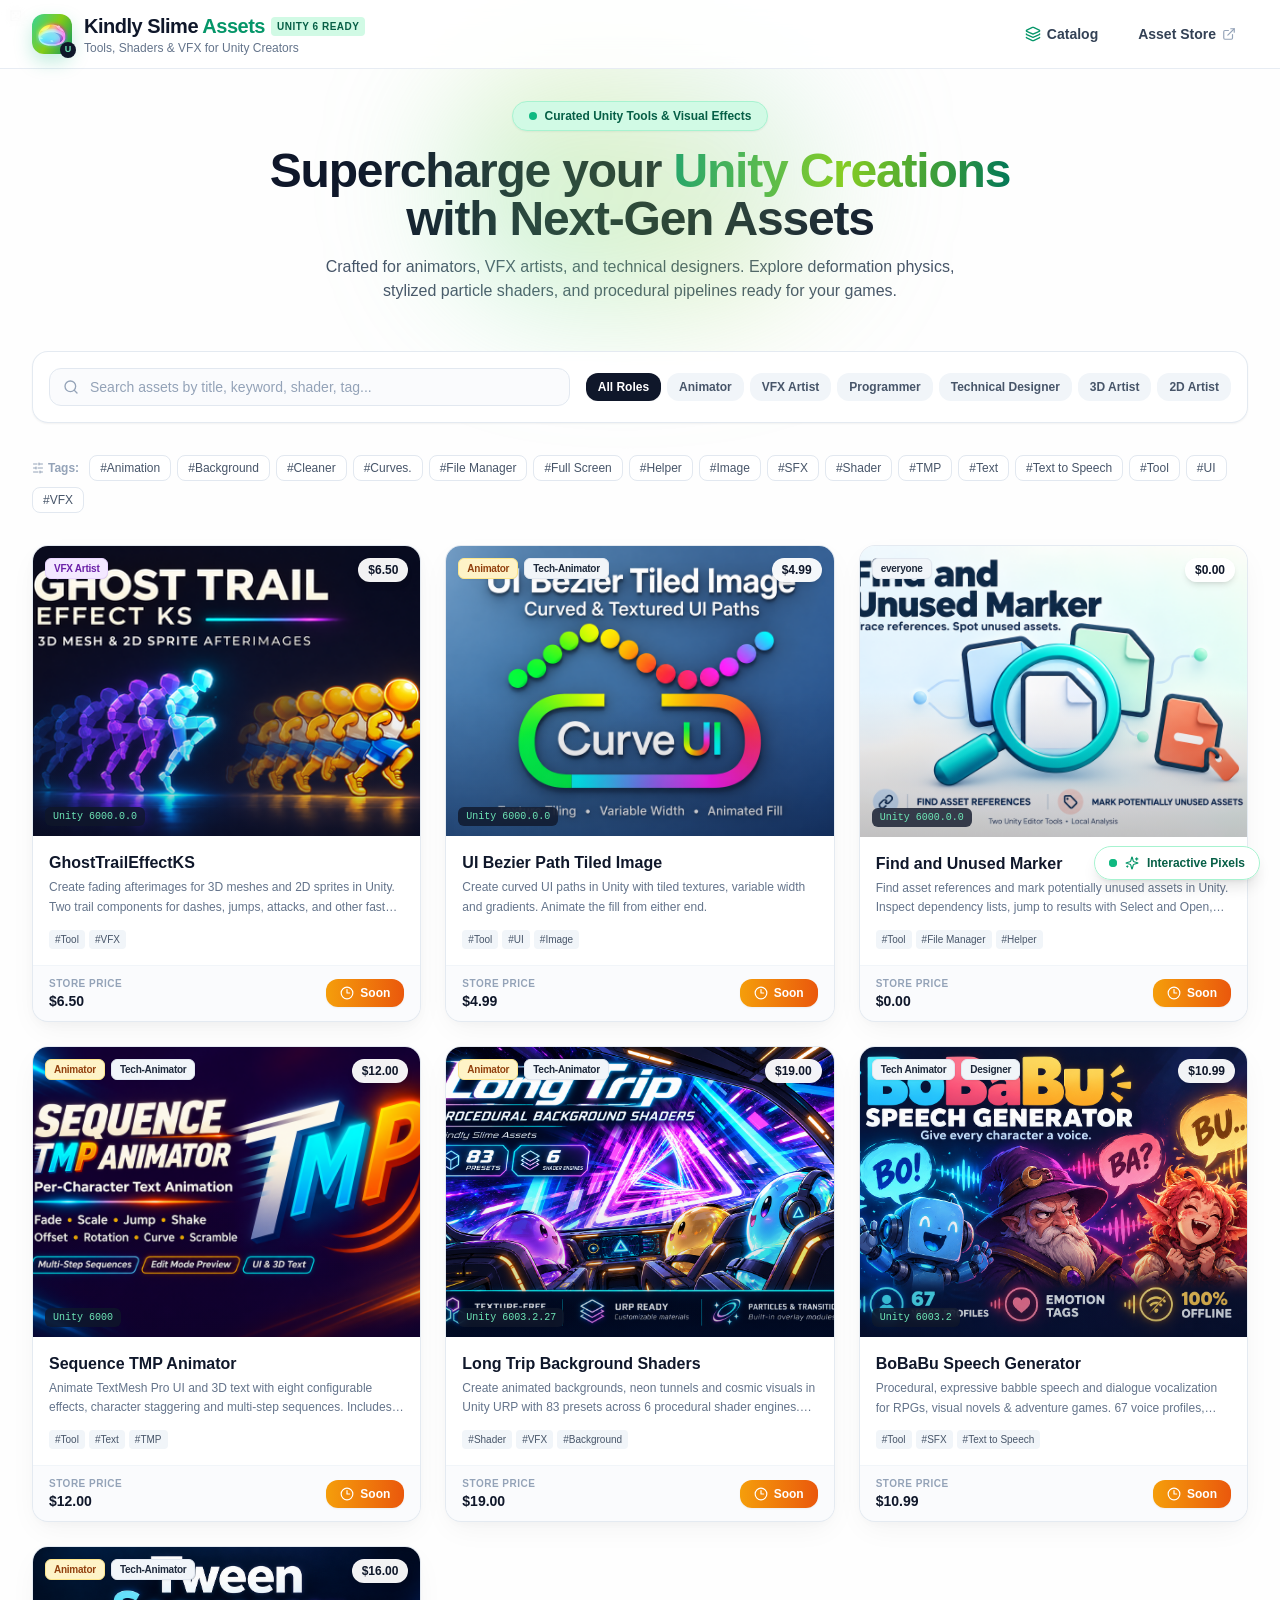
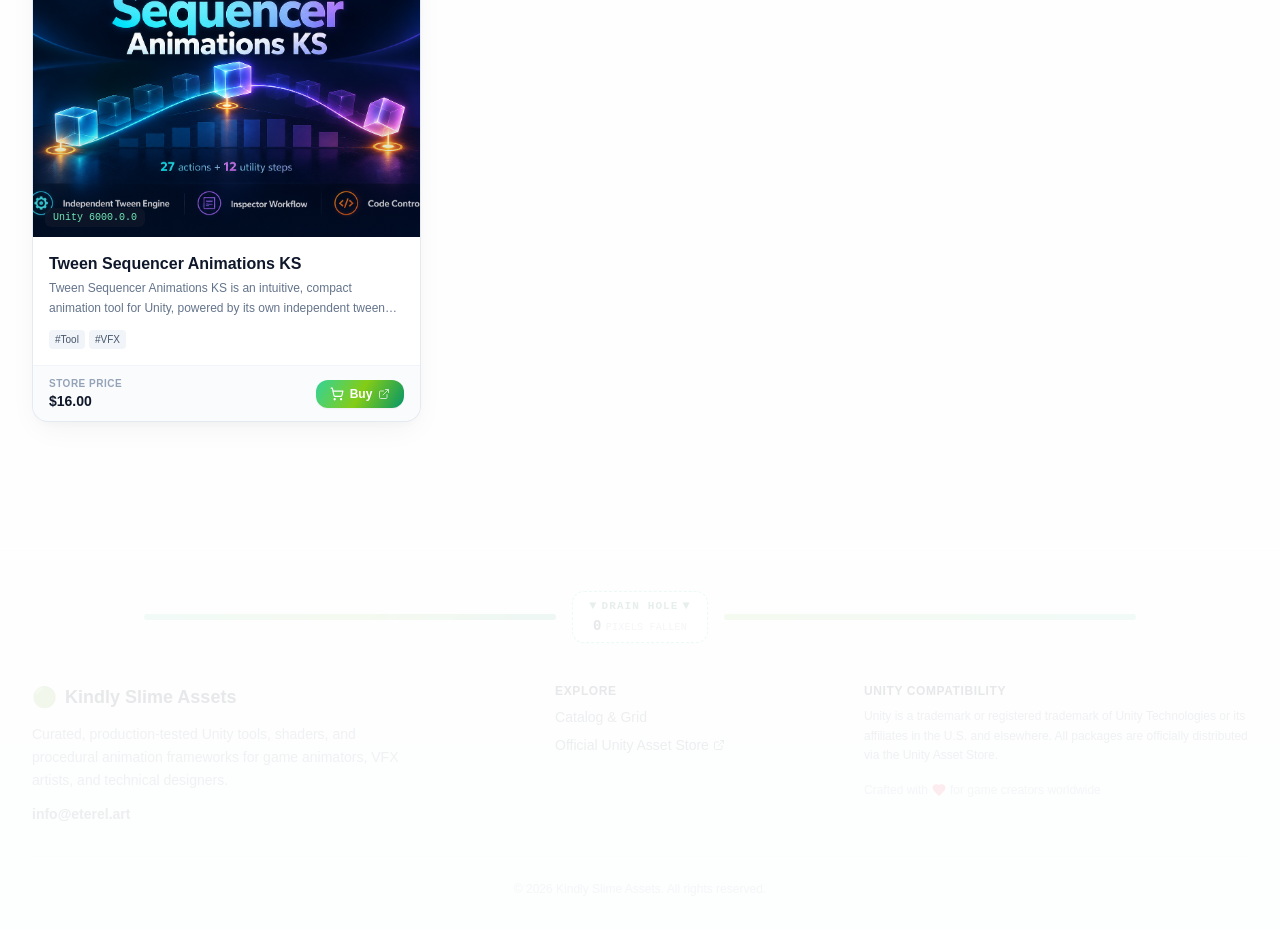
==== commit c6955188: "add asset" ====
--- a/index.html
+++ b/index.html
@@ -1 +1 @@
-<!DOCTYPE html><!--zYcgMd3l_yxbeweFULJZI--><html lang="en" data-theme="slime"><head><meta charSet="utf-8"/><meta name="viewport" content="width=device-width, initial-scale=1"/><link rel="preload" as="image" href="/uploads/favicon-1792960924806.png"/><link rel="stylesheet" href="/_next/static/css/ccb2f82086b17821.css" data-precedence="next"/><link rel="preload" as="script" fetchPriority="low" href="/_next/static/chunks/webpack-4772d34723bd25e0.js"/><script src="/_next/static/chunks/4bd1b696-c023c6e3521b1417.js" async=""></script><script src="/_next/static/chunks/255-a85cef9cc3a04b12.js" async=""></script><script src="/_next/static/chunks/main-app-7085bcf40c44cc89.js" async=""></script><script src="/_next/static/chunks/467-fa972514f9c76bc9.js" async=""></script><script src="/_next/static/chunks/app/layout-8eebef2918df554c.js" async=""></script><script src="/_next/static/chunks/app/page-dffa62f976667af5.js" async=""></script><title>Kindly Slime Assets - Unity Asset Store Catalog &amp; VFX Tools</title><meta name="description" content="Curated collection of game development tools, procedural animation systems, elemental VFX shaders, and retro screen filters for Unity creators."/><link rel="canonical" href="https://ks-assets.eterel.art/"/><meta property="og:title" content="Kindly Slime Assets - Unity Asset Store Catalog &amp; VFX Tools"/><meta property="og:description" content="Curated collection of game development tools, procedural animation systems, elemental VFX shaders, and retro screen filters for Unity creators."/><meta property="og:url" content="https://ks-assets.eterel.art/"/><meta property="og:site_name" content="Kindly Slime Assets"/><meta property="og:type" content="website"/><meta name="twitter:card" content="summary"/><meta name="twitter:title" content="Kindly Slime Assets - Unity Asset Store Catalog &amp; VFX Tools"/><meta name="twitter:description" content="Curated collection of game development tools, procedural animation systems, elemental VFX shaders, and retro screen filters for Unity creators."/><link rel="shortcut icon" href="/favicon.ico"/><link rel="icon" href="/uploads/favicon-1792960924806.png"/><link rel="icon" href="/favicon.ico" type="image/x-icon" sizes="64x64"/><link rel="apple-touch-icon" href="/uploads/favicon-1792960924806.png"/><script src="/_next/static/chunks/polyfills-42372ed130431b0a.js" noModule=""></script></head><body class="relative min-h-screen text-slate-900 antialiased flex flex-col justify-between"><div hidden=""><!--$--><!--/$--></div><canvas class="pointer-events-none absolute left-0 top-0 z-10 block w-full opacity-90"></canvas><div class="fixed bottom-5 right-5 z-40"><button class="accent-border hover-accent-border hover-accent-bg-pale accent-text-strong group flex items-center gap-2 rounded-full border bg-white/95 px-3.5 py-2 text-xs font-semibold shadow-lg backdrop-blur-md hover:shadow-xl transition-all" title="Open Interactive Pixel Physics Settings"><span class="relative flex h-2 w-2"><span class="accent-bg absolute inline-flex h-full w-full animate-ping rounded-full opacity-75"></span><span class="accent-bg relative inline-flex h-2 w-2 rounded-full"></span></span><svg xmlns="http://www.w3.org/2000/svg" width="24" height="24" viewBox="0 0 24 24" fill="none" stroke="currentColor" stroke-width="2" stroke-linecap="round" stroke-linejoin="round" class="lucide lucide-sparkles accent-text h-3.5 w-3.5 transition-transform group-hover:rotate-12"><path d="M9.937 15.5A2 2 0 0 0 8.5 14.063l-6.135-1.582a.5.5 0 0 1 0-.962L8.5 9.936A2 2 0 0 0 9.937 8.5l1.582-6.135a.5.5 0 0 1 .963 0L14.063 8.5A2 2 0 0 0 15.5 9.937l6.135 1.581a.5.5 0 0 1 0 .964L15.5 14.063a2 2 0 0 0-1.437 1.437l-1.582 6.135a.5.5 0 0 1-.963 0z"></path><path d="M20 3v4"></path><path d="M22 5h-4"></path><path d="M4 17v2"></path><path d="M5 18H3"></path></svg><span>Interactive Pixels</span></button></div><header class="sticky top-0 z-30 w-full border-b border-slate-200/80 bg-white/85 backdrop-blur-md transition-all"><div class="mx-auto flex max-w-7xl items-center justify-between px-4 py-3 sm:px-6 lg:px-8"><a class="group flex items-center gap-3" href="/"><div class="accent-gradient-bg accent-shadow relative flex h-10 w-10 items-center justify-center rounded-xl shadow-md transition-transform duration-200 group-hover:scale-105"><img src="/uploads/favicon-1792960924806.png" alt="Kindly Slime Assets" class="h-8 w-8 select-none object-contain" width="32" height="32"/><div class="accent-text-soft absolute -bottom-1 -right-1 flex h-4 w-4 items-center justify-center rounded-full bg-slate-900 text-[9px] font-black">U</div></div><div class="flex flex-col"><div class="flex items-center gap-1.5"><span class="font-extrabold tracking-tight text-slate-900 text-lg sm:text-xl">Kindly Slime<!-- --> <span class="accent-text">Assets</span></span><span class="accent-surface accent-text-strong hidden rounded px-1.5 py-0.5 text-[10px] font-bold uppercase tracking-wider sm:inline-block">Unity 6 Ready</span></div><p class="text-xs text-slate-500 font-medium">Tools, Shaders &amp; VFX for Unity Creators</p></div></a><div class="flex items-center gap-2 sm:gap-4"><a class="flex items-center gap-1.5 rounded-lg px-3 py-1.5 text-sm font-semibold text-slate-700 hover:bg-slate-100 hover:text-slate-900 transition-colors" href="/"><svg xmlns="http://www.w3.org/2000/svg" width="24" height="24" viewBox="0 0 24 24" fill="none" stroke="currentColor" stroke-width="2" stroke-linecap="round" stroke-linejoin="round" class="lucide lucide-layers accent-text h-4 w-4"><path d="M12.83 2.18a2 2 0 0 0-1.66 0L2.6 6.08a1 1 0 0 0 0 1.83l8.58 3.91a2 2 0 0 0 1.66 0l8.58-3.9a1 1 0 0 0 0-1.83z"></path><path d="M2 12a1 1 0 0 0 .58.91l8.6 3.91a2 2 0 0 0 1.65 0l8.58-3.9A1 1 0 0 0 22 12"></path><path d="M2 17a1 1 0 0 0 .58.91l8.6 3.91a2 2 0 0 0 1.65 0l8.58-3.9A1 1 0 0 0 22 17"></path></svg><span class="hidden sm:inline">Catalog</span></a><a href="https://assetstore.unity.com" target="_blank" rel="noopener noreferrer" class="flex items-center gap-1.5 rounded-lg px-3 py-1.5 text-sm font-semibold text-slate-700 hover:bg-slate-100 hover:text-slate-900 transition-colors"><span class="hidden sm:inline">Asset Store</span><svg xmlns="http://www.w3.org/2000/svg" width="24" height="24" viewBox="0 0 24 24" fill="none" stroke="currentColor" stroke-width="2" stroke-linecap="round" stroke-linejoin="round" class="lucide lucide-external-link h-3.5 w-3.5 text-slate-400"><path d="M15 3h6v6"></path><path d="M10 14 21 3"></path><path d="M18 13v6a2 2 0 0 1-2 2H5a2 2 0 0 1-2-2V8a2 2 0 0 1 2-2h6"></path></svg></a></div></div></header><main class="relative z-20 flex-1"><div class="mx-auto max-w-7xl px-4 py-8 sm:px-6 lg:px-8"><section class="relative mb-12 flex flex-col items-center text-center"><div class="hero-theme-glow pointer-events-none absolute -top-12 h-64 w-96 rounded-full blur-3xl"></div><div class="accent-border accent-surface accent-text-strong inline-flex items-center gap-2 rounded-full border bg-white/90 px-4 py-1.5 text-xs font-bold shadow-sm backdrop-blur-sm"><span class="accent-bg flex h-2 w-2 rounded-full animate-ping"></span><span>Curated Unity Tools &amp; Visual Effects</span></div><h1 class="mt-4 max-w-3xl text-3xl font-black tracking-tight text-slate-900 sm:text-5xl">Supercharge your<!-- --> <span class="accent-gradient-text">Unity Creations</span> <!-- -->with Next-Gen Assets</h1><p class="mt-3 max-w-2xl text-sm sm:text-base text-slate-600 leading-relaxed">Crafted for animators, VFX artists, and technical designers. Explore deformation physics, stylized particle shaders, and procedural pipelines ready for your games.</p></section><div class="flex flex-col gap-8"><div class="flex flex-col gap-4 rounded-2xl border border-slate-200/90 bg-white/90 p-4 shadow-sm backdrop-blur-md md:flex-row md:items-center md:justify-between"><div class="relative flex-1"><svg xmlns="http://www.w3.org/2000/svg" width="24" height="24" viewBox="0 0 24 24" fill="none" stroke="currentColor" stroke-width="2" stroke-linecap="round" stroke-linejoin="round" class="lucide lucide-search absolute left-3.5 top-1/2 h-4 w-4 -translate-y-1/2 text-slate-400"><circle cx="11" cy="11" r="8"></circle><path d="m21 21-4.3-4.3"></path></svg><input type="text" placeholder="Search assets by title, keyword, shader, tag..." class="focus-accent w-full rounded-xl border border-slate-200 bg-slate-50/70 py-2 pl-10 pr-4 text-sm text-slate-800 placeholder-slate-400 transition-colors focus:bg-white focus:outline-none" value=""/></div><div class="flex items-center gap-1.5 overflow-x-auto pb-1 scrollbar-none md:pb-0"><button class="shrink-0 rounded-xl px-3 py-1.5 text-xs font-bold transition-all bg-slate-900 text-white shadow-sm">All Roles</button><button class="shrink-0 rounded-xl px-3 py-1.5 text-xs font-bold transition-all bg-slate-100 text-slate-600 hover:bg-slate-200 hover:text-slate-900">Animator</button><button class="shrink-0 rounded-xl px-3 py-1.5 text-xs font-bold transition-all bg-slate-100 text-slate-600 hover:bg-slate-200 hover:text-slate-900">VFX Artist</button><button class="shrink-0 rounded-xl px-3 py-1.5 text-xs font-bold transition-all bg-slate-100 text-slate-600 hover:bg-slate-200 hover:text-slate-900">Programmer</button><button class="shrink-0 rounded-xl px-3 py-1.5 text-xs font-bold transition-all bg-slate-100 text-slate-600 hover:bg-slate-200 hover:text-slate-900">Technical Designer</button><button class="shrink-0 rounded-xl px-3 py-1.5 text-xs font-bold transition-all bg-slate-100 text-slate-600 hover:bg-slate-200 hover:text-slate-900">3D Artist</button><button class="shrink-0 rounded-xl px-3 py-1.5 text-xs font-bold transition-all bg-slate-100 text-slate-600 hover:bg-slate-200 hover:text-slate-900">2D Artist</button></div></div><div class="flex flex-wrap items-center gap-1.5 text-xs"><span class="flex items-center gap-1 font-semibold text-slate-400 mr-1"><svg xmlns="http://www.w3.org/2000/svg" width="24" height="24" viewBox="0 0 24 24" fill="none" stroke="currentColor" stroke-width="2" stroke-linecap="round" stroke-linejoin="round" class="lucide lucide-sliders-horizontal h-3 w-3"><line x1="21" x2="14" y1="4" y2="4"></line><line x1="10" x2="3" y1="4" y2="4"></line><line x1="21" x2="12" y1="12" y2="12"></line><line x1="8" x2="3" y1="12" y2="12"></line><line x1="21" x2="16" y1="20" y2="20"></line><line x1="12" x2="3" y1="20" y2="20"></line><line x1="14" x2="14" y1="2" y2="6"></line><line x1="8" x2="8" y1="10" y2="14"></line><line x1="16" x2="16" y1="18" y2="22"></line></svg>Tags:</span><button class="rounded-lg px-2.5 py-1 text-xs font-medium transition-all hover-accent-border hover-accent-text bg-white border border-slate-200 text-slate-600">#<!-- -->Animation</button><button class="rounded-lg px-2.5 py-1 text-xs font-medium transition-all hover-accent-border hover-accent-text bg-white border border-slate-200 text-slate-600">#<!-- -->Background</button><button class="rounded-lg px-2.5 py-1 text-xs font-medium transition-all hover-accent-border hover-accent-text bg-white border border-slate-200 text-slate-600">#<!-- -->Cleaner</button><button class="rounded-lg px-2.5 py-1 text-xs font-medium transition-all hover-accent-border hover-accent-text bg-white border border-slate-200 text-slate-600">#<!-- -->Curves.</button><button class="rounded-lg px-2.5 py-1 text-xs font-medium transition-all hover-accent-border hover-accent-text bg-white border border-slate-200 text-slate-600">#<!-- -->File Manager</button><button class="rounded-lg px-2.5 py-1 text-xs font-medium transition-all hover-accent-border hover-accent-text bg-white border border-slate-200 text-slate-600">#<!-- -->Full Screen</button><button class="rounded-lg px-2.5 py-1 text-xs font-medium transition-all hover-accent-border hover-accent-text bg-white border border-slate-200 text-slate-600">#<!-- -->Helper</button><button class="rounded-lg px-2.5 py-1 text-xs font-medium transition-all hover-accent-border hover-accent-text bg-white border border-slate-200 text-slate-600">#<!-- -->Image</button><button class="rounded-lg px-2.5 py-1 text-xs font-medium transition-all hover-accent-border hover-accent-text bg-white border border-slate-200 text-slate-600">#<!-- -->SFX</button><button class="rounded-lg px-2.5 py-1 text-xs font-medium transition-all hover-accent-border hover-accent-text bg-white border border-slate-200 text-slate-600">#<!-- -->Shader</button><button class="rounded-lg px-2.5 py-1 text-xs font-medium transition-all hover-accent-border hover-accent-text bg-white border border-slate-200 text-slate-600">#<!-- -->TMP</button><button class="rounded-lg px-2.5 py-1 text-xs font-medium transition-all hover-accent-border hover-accent-text bg-white border border-slate-200 text-slate-600">#<!-- -->Text</button><button class="rounded-lg px-2.5 py-1 text-xs font-medium transition-all hover-accent-border hover-accent-text bg-white border border-slate-200 text-slate-600">#<!-- -->Text to Speech</button><button class="rounded-lg px-2.5 py-1 text-xs font-medium transition-all hover-accent-border hover-accent-text bg-white border border-slate-200 text-slate-600">#<!-- -->Tool</button><button class="rounded-lg px-2.5 py-1 text-xs font-medium transition-all hover-accent-border hover-accent-text bg-white border border-slate-200 text-slate-600">#<!-- -->UI</button><button class="rounded-lg px-2.5 py-1 text-xs font-medium transition-all hover-accent-border hover-accent-text bg-white border border-slate-200 text-slate-600">#<!-- -->VFX</button></div><div class="grid grid-cols-1 gap-6 sm:grid-cols-2 lg:grid-cols-3"><div data-asset-card="true" class="hover-accent-border group relative flex flex-col overflow-hidden rounded-2xl border border-slate-200/90 bg-white shadow-soft-card transition-all duration-300 hover:-translate-y-1 hover:shadow-hover-card"><a class="flex flex-col flex-1" href="/asset/ui-bezier-path-tiled-image/"><div class="relative aspect-[4/3] w-full overflow-hidden bg-slate-100"><img src="/uploads/marketing-cover-1950x1300-1794076267006.png" alt="UI Bezier Path Tiled Image" class="h-full w-full object-cover transition-transform duration-500 group-hover:scale-105" loading="lazy"/><div class="absolute inset-0 bg-gradient-to-t from-slate-950/40 via-transparent to-transparent opacity-60 transition-opacity group-hover:opacity-40"></div><div class="absolute top-3 left-3 flex flex-wrap gap-1.5 max-w-[80%]"><span class="rounded-md border px-2 py-0.5 text-[10px] font-bold tracking-tight shadow-sm backdrop-blur-sm bg-amber-100 text-amber-800 border-amber-200">Animator</span><span class="rounded-md border px-2 py-0.5 text-[10px] font-bold tracking-tight shadow-sm backdrop-blur-sm bg-slate-100 text-slate-800 border-slate-200">Tech-Animator</span></div><div class="absolute top-3 right-3 rounded-xl bg-white/95 px-2.5 py-1 text-xs font-black text-slate-900 shadow-md backdrop-blur-sm">$4.99</div><div class="accent-text-soft absolute bottom-2.5 left-3 rounded-md bg-slate-900/80 px-2 py-0.5 text-[10px] font-mono backdrop-blur-sm">Unity <!-- -->6000.0.0</div></div><div class="flex flex-col flex-1 p-4 justify-between"><div><h3 class="group-hover-accent-text text-base font-bold text-slate-900 leading-snug line-clamp-1 transition-colors">UI Bezier Path Tiled Image</h3><p class="mt-1 text-xs text-slate-500 leading-relaxed line-clamp-2">Create curved UI paths in Unity with tiled textures, variable width and gradients. Animate the fill from either end.</p></div><div class="mt-3 flex flex-wrap gap-1"><span class="rounded bg-slate-100 px-1.5 py-0.5 text-[10px] font-medium text-slate-600">#<!-- -->Tool</span><span class="rounded bg-slate-100 px-1.5 py-0.5 text-[10px] font-medium text-slate-600">#<!-- -->UI</span><span class="rounded bg-slate-100 px-1.5 py-0.5 text-[10px] font-medium text-slate-600">#<!-- -->Image</span></div></div></a><div class="flex items-center justify-between border-t border-slate-100 bg-slate-50/70 px-4 py-2.5"><div class="flex flex-col"><span class="text-[10px] uppercase font-bold text-slate-400 tracking-wider">Store Price</span><span class="text-sm font-extrabold text-slate-900">$4.99</span></div><span class="flex cursor-not-allowed items-center gap-1.5 rounded-xl bg-gradient-to-r from-amber-500 to-orange-600 px-3.5 py-1.5 text-xs font-bold text-white shadow-sm" title="This asset is awaiting approval in the Unity Asset Store" aria-disabled="true"><svg xmlns="http://www.w3.org/2000/svg" width="24" height="24" viewBox="0 0 24 24" fill="none" stroke="currentColor" stroke-width="2" stroke-linecap="round" stroke-linejoin="round" class="lucide lucide-clock3 h-3.5 w-3.5"><circle cx="12" cy="12" r="10"></circle><polyline points="12 6 12 12 16.5 12"></polyline></svg><span>Soon</span></span></div></div><div data-asset-card="true" class="hover-accent-border group relative flex flex-col overflow-hidden rounded-2xl border border-slate-200/90 bg-white shadow-soft-card transition-all duration-300 hover:-translate-y-1 hover:shadow-hover-card"><a class="flex flex-col flex-1" href="/asset/find-and-unused-marker/"><div class="relative aspect-[4/3] w-full overflow-hidden bg-slate-100"><img src="/uploads/marketing-cover-1950x1300-1793935248577.png" alt="Find and Unused Marker" class="h-full w-full object-cover transition-transform duration-500 group-hover:scale-105" loading="lazy"/><div class="absolute inset-0 bg-gradient-to-t from-slate-950/40 via-transparent to-transparent opacity-60 transition-opacity group-hover:opacity-40"></div><div class="absolute top-3 left-3 flex flex-wrap gap-1.5 max-w-[80%]"><span class="rounded-md border px-2 py-0.5 text-[10px] font-bold tracking-tight shadow-sm backdrop-blur-sm bg-slate-100 text-slate-800 border-slate-200">everyone</span></div><div class="absolute top-3 right-3 rounded-xl bg-white/95 px-2.5 py-1 text-xs font-black text-slate-900 shadow-md backdrop-blur-sm">$0.00</div><div class="accent-text-soft absolute bottom-2.5 left-3 rounded-md bg-slate-900/80 px-2 py-0.5 text-[10px] font-mono backdrop-blur-sm">Unity <!-- -->6000.0.0</div></div><div class="flex flex-col flex-1 p-4 justify-between"><div><h3 class="group-hover-accent-text text-base font-bold text-slate-900 leading-snug line-clamp-1 transition-colors">Find and Unused Marker</h3><p class="mt-1 text-xs text-slate-500 leading-relaxed line-clamp-2">Find asset references and mark potentially unused assets in Unity. Inspect dependency lists, jump to results with Select and Open, and view folder usage counts directly in the Project window.</p></div><div class="mt-3 flex flex-wrap gap-1"><span class="rounded bg-slate-100 px-1.5 py-0.5 text-[10px] font-medium text-slate-600">#<!-- -->Tool</span><span class="rounded bg-slate-100 px-1.5 py-0.5 text-[10px] font-medium text-slate-600">#<!-- -->File Manager</span><span class="rounded bg-slate-100 px-1.5 py-0.5 text-[10px] font-medium text-slate-600">#<!-- -->Helper</span></div></div></a><div class="flex items-center justify-between border-t border-slate-100 bg-slate-50/70 px-4 py-2.5"><div class="flex flex-col"><span class="text-[10px] uppercase font-bold text-slate-400 tracking-wider">Store Price</span><span class="text-sm font-extrabold text-slate-900">$0.00</span></div><span class="flex cursor-not-allowed items-center gap-1.5 rounded-xl bg-gradient-to-r from-amber-500 to-orange-600 px-3.5 py-1.5 text-xs font-bold text-white shadow-sm" title="This asset is awaiting approval in the Unity Asset Store" aria-disabled="true"><svg xmlns="http://www.w3.org/2000/svg" width="24" height="24" viewBox="0 0 24 24" fill="none" stroke="currentColor" stroke-width="2" stroke-linecap="round" stroke-linejoin="round" class="lucide lucide-clock3 h-3.5 w-3.5"><circle cx="12" cy="12" r="10"></circle><polyline points="12 6 12 12 16.5 12"></polyline></svg><span>Soon</span></span></div></div><div data-asset-card="true" class="hover-accent-border group relative flex flex-col overflow-hidden rounded-2xl border border-slate-200/90 bg-white shadow-soft-card transition-all duration-300 hover:-translate-y-1 hover:shadow-hover-card"><a class="flex flex-col flex-1" href="/asset/sequence-tmp-animator/"><div class="relative aspect-[4/3] w-full overflow-hidden bg-slate-100"><img src="/uploads/marketing-cover-1950x1300-1793930018754.png" alt="Sequence TMP Animator" class="h-full w-full object-cover transition-transform duration-500 group-hover:scale-105" loading="lazy"/><div class="absolute inset-0 bg-gradient-to-t from-slate-950/40 via-transparent to-transparent opacity-60 transition-opacity group-hover:opacity-40"></div><div class="absolute top-3 left-3 flex flex-wrap gap-1.5 max-w-[80%]"><span class="rounded-md border px-2 py-0.5 text-[10px] font-bold tracking-tight shadow-sm backdrop-blur-sm bg-amber-100 text-amber-800 border-amber-200">Animator</span><span class="rounded-md border px-2 py-0.5 text-[10px] font-bold tracking-tight shadow-sm backdrop-blur-sm bg-slate-100 text-slate-800 border-slate-200">Tech-Animator</span></div><div class="absolute top-3 right-3 rounded-xl bg-white/95 px-2.5 py-1 text-xs font-black text-slate-900 shadow-md backdrop-blur-sm">$12.00</div><div class="accent-text-soft absolute bottom-2.5 left-3 rounded-md bg-slate-900/80 px-2 py-0.5 text-[10px] font-mono backdrop-blur-sm">Unity <!-- -->6000</div></div><div class="flex flex-col flex-1 p-4 justify-between"><div><h3 class="group-hover-accent-text text-base font-bold text-slate-900 leading-snug line-clamp-1 transition-colors">Sequence TMP Animator</h3><p class="mt-1 text-xs text-slate-500 leading-relaxed line-clamp-2">Animate TextMesh Pro UI and 3D text with eight configurable effects, character staggering and multi-step sequences. Includes looping, runtime controls and Edit Mode previews.</p></div><div class="mt-3 flex flex-wrap gap-1"><span class="rounded bg-slate-100 px-1.5 py-0.5 text-[10px] font-medium text-slate-600">#<!-- -->Tool</span><span class="rounded bg-slate-100 px-1.5 py-0.5 text-[10px] font-medium text-slate-600">#<!-- -->Text</span><span class="rounded bg-slate-100 px-1.5 py-0.5 text-[10px] font-medium text-slate-600">#<!-- -->TMP</span></div></div></a><div class="flex items-center justify-between border-t border-slate-100 bg-slate-50/70 px-4 py-2.5"><div class="flex flex-col"><span class="text-[10px] uppercase font-bold text-slate-400 tracking-wider">Store Price</span><span class="text-sm font-extrabold text-slate-900">$12.00</span></div><span class="flex cursor-not-allowed items-center gap-1.5 rounded-xl bg-gradient-to-r from-amber-500 to-orange-600 px-3.5 py-1.5 text-xs font-bold text-white shadow-sm" title="This asset is awaiting approval in the Unity Asset Store" aria-disabled="true"><svg xmlns="http://www.w3.org/2000/svg" width="24" height="24" viewBox="0 0 24 24" fill="none" stroke="currentColor" stroke-width="2" stroke-linecap="round" stroke-linejoin="round" class="lucide lucide-clock3 h-3.5 w-3.5"><circle cx="12" cy="12" r="10"></circle><polyline points="12 6 12 12 16.5 12"></polyline></svg><span>Soon</span></span></div></div><div data-asset-card="true" class="hover-accent-border group relative flex flex-col overflow-hidden rounded-2xl border border-slate-200/90 bg-white shadow-soft-card transition-all duration-300 hover:-translate-y-1 hover:shadow-hover-card"><a class="flex flex-col flex-1" href="/asset/long-trip-background-shaders/"><div class="relative aspect-[4/3] w-full overflow-hidden bg-slate-100"><img src="/uploads/longtrip-1280-1793495463566.png" alt="Long Trip Background Shaders" class="h-full w-full object-cover transition-transform duration-500 group-hover:scale-105" loading="lazy"/><div class="absolute inset-0 bg-gradient-to-t from-slate-950/40 via-transparent to-transparent opacity-60 transition-opacity group-hover:opacity-40"></div><div class="absolute top-3 left-3 flex flex-wrap gap-1.5 max-w-[80%]"><span class="rounded-md border px-2 py-0.5 text-[10px] font-bold tracking-tight shadow-sm backdrop-blur-sm bg-amber-100 text-amber-800 border-amber-200">Animator</span><span class="rounded-md border px-2 py-0.5 text-[10px] font-bold tracking-tight shadow-sm backdrop-blur-sm bg-slate-100 text-slate-800 border-slate-200">Tech-Animator</span></div><div class="absolute top-3 right-3 rounded-xl bg-white/95 px-2.5 py-1 text-xs font-black text-slate-900 shadow-md backdrop-blur-sm">$19.00</div><div class="accent-text-soft absolute bottom-2.5 left-3 rounded-md bg-slate-900/80 px-2 py-0.5 text-[10px] font-mono backdrop-blur-sm">Unity <!-- -->6003.2.27</div></div><div class="flex flex-col flex-1 p-4 justify-between"><div><h3 class="group-hover-accent-text text-base font-bold text-slate-900 leading-snug line-clamp-1 transition-colors">Long Trip Background Shaders</h3><p class="mt-1 text-xs text-slate-500 leading-relaxed line-clamp-2">Create animated backgrounds, neon tunnels and cosmic visuals in Unity URP with 83 presets across 6 procedural shader engines. Customize colors, motion and geometry, then add particle overlays and transitions—all without texture assets.</p></div><div class="mt-3 flex flex-wrap gap-1"><span class="rounded bg-slate-100 px-1.5 py-0.5 text-[10px] font-medium text-slate-600">#<!-- -->Shader</span><span class="rounded bg-slate-100 px-1.5 py-0.5 text-[10px] font-medium text-slate-600">#<!-- -->VFX</span><span class="rounded bg-slate-100 px-1.5 py-0.5 text-[10px] font-medium text-slate-600">#<!-- -->Background</span></div></div></a><div class="flex items-center justify-between border-t border-slate-100 bg-slate-50/70 px-4 py-2.5"><div class="flex flex-col"><span class="text-[10px] uppercase font-bold text-slate-400 tracking-wider">Store Price</span><span class="text-sm font-extrabold text-slate-900">$19.00</span></div><span class="flex cursor-not-allowed items-center gap-1.5 rounded-xl bg-gradient-to-r from-amber-500 to-orange-600 px-3.5 py-1.5 text-xs font-bold text-white shadow-sm" title="This asset is awaiting approval in the Unity Asset Store" aria-disabled="true"><svg xmlns="http://www.w3.org/2000/svg" width="24" height="24" viewBox="0 0 24 24" fill="none" stroke="currentColor" stroke-width="2" stroke-linecap="round" stroke-linejoin="round" class="lucide lucide-clock3 h-3.5 w-3.5"><circle cx="12" cy="12" r="10"></circle><polyline points="12 6 12 12 16.5 12"></polyline></svg><span>Soon</span></span></div></div><div data-asset-card="true" class="hover-accent-border group relative flex flex-col overflow-hidden rounded-2xl border border-slate-200/90 bg-white shadow-soft-card transition-all duration-300 hover:-translate-y-1 hover:shadow-hover-card"><a class="flex flex-col flex-1" href="/asset/bobabu-speech-generator/"><div class="relative aspect-[4/3] w-full overflow-hidden bg-slate-100"><img src="/uploads/marketing-1280-1793495694447.png" alt="BoBaBu Speech Generator" class="h-full w-full object-cover transition-transform duration-500 group-hover:scale-105" loading="lazy"/><div class="absolute inset-0 bg-gradient-to-t from-slate-950/40 via-transparent to-transparent opacity-60 transition-opacity group-hover:opacity-40"></div><div class="absolute top-3 left-3 flex flex-wrap gap-1.5 max-w-[80%]"><span class="rounded-md border px-2 py-0.5 text-[10px] font-bold tracking-tight shadow-sm backdrop-blur-sm bg-slate-100 text-slate-800 border-slate-200">Tech Animator</span><span class="rounded-md border px-2 py-0.5 text-[10px] font-bold tracking-tight shadow-sm backdrop-blur-sm bg-slate-100 text-slate-800 border-slate-200">Designer</span></div><div class="absolute top-3 right-3 rounded-xl bg-white/95 px-2.5 py-1 text-xs font-black text-slate-900 shadow-md backdrop-blur-sm">$10.99</div><div class="accent-text-soft absolute bottom-2.5 left-3 rounded-md bg-slate-900/80 px-2 py-0.5 text-[10px] font-mono backdrop-blur-sm">Unity <!-- -->6003.2</div></div><div class="flex flex-col flex-1 p-4 justify-between"><div><h3 class="group-hover-accent-text text-base font-bold text-slate-900 leading-snug line-clamp-1 transition-colors">BoBaBu Speech Generator</h3><p class="mt-1 text-xs text-slate-500 leading-relaxed line-clamp-2">Procedural, expressive babble speech and dialogue vocalization for RPGs, visual novels &amp; adventure games. 67 voice profiles, emotion tags, syllable banks, and text animation sync.</p></div><div class="mt-3 flex flex-wrap gap-1"><span class="rounded bg-slate-100 px-1.5 py-0.5 text-[10px] font-medium text-slate-600">#<!-- -->Tool</span><span class="rounded bg-slate-100 px-1.5 py-0.5 text-[10px] font-medium text-slate-600">#<!-- -->SFX</span><span class="rounded bg-slate-100 px-1.5 py-0.5 text-[10px] font-medium text-slate-600">#<!-- -->Text to Speech</span></div></div></a><div class="flex items-center justify-between border-t border-slate-100 bg-slate-50/70 px-4 py-2.5"><div class="flex flex-col"><span class="text-[10px] uppercase font-bold text-slate-400 tracking-wider">Store Price</span><span class="text-sm font-extrabold text-slate-900">$10.99</span></div><span class="flex cursor-not-allowed items-center gap-1.5 rounded-xl bg-gradient-to-r from-amber-500 to-orange-600 px-3.5 py-1.5 text-xs font-bold text-white shadow-sm" title="This asset is awaiting approval in the Unity Asset Store" aria-disabled="true"><svg xmlns="http://www.w3.org/2000/svg" width="24" height="24" viewBox="0 0 24 24" fill="none" stroke="currentColor" stroke-width="2" stroke-linecap="round" stroke-linejoin="round" class="lucide lucide-clock3 h-3.5 w-3.5"><circle cx="12" cy="12" r="10"></circle><polyline points="12 6 12 12 16.5 12"></polyline></svg><span>Soon</span></span></div></div><div data-asset-card="true" class="hover-accent-border group relative flex flex-col overflow-hidden rounded-2xl border border-slate-200/90 bg-white shadow-soft-card transition-all duration-300 hover:-translate-y-1 hover:shadow-hover-card"><a class="flex flex-col flex-1" href="/asset/tween-sequencer-animations-ks/"><div class="relative aspect-[4/3] w-full overflow-hidden bg-slate-100"><img src="/uploads/marketing-1280-1793495843586.png" alt="Tween Sequencer Animations KS" class="h-full w-full object-cover transition-transform duration-500 group-hover:scale-105" loading="lazy"/><div class="absolute inset-0 bg-gradient-to-t from-slate-950/40 via-transparent to-transparent opacity-60 transition-opacity group-hover:opacity-40"></div><div class="absolute top-3 left-3 flex flex-wrap gap-1.5 max-w-[80%]"><span class="rounded-md border px-2 py-0.5 text-[10px] font-bold tracking-tight shadow-sm backdrop-blur-sm bg-amber-100 text-amber-800 border-amber-200">Animator</span><span class="rounded-md border px-2 py-0.5 text-[10px] font-bold tracking-tight shadow-sm backdrop-blur-sm bg-slate-100 text-slate-800 border-slate-200">Tech-Animator</span></div><div class="absolute top-3 right-3 rounded-xl bg-white/95 px-2.5 py-1 text-xs font-black text-slate-900 shadow-md backdrop-blur-sm">$16.00</div><div class="accent-text-soft absolute bottom-2.5 left-3 rounded-md bg-slate-900/80 px-2 py-0.5 text-[10px] font-mono backdrop-blur-sm">Unity <!-- -->6000.0.0</div></div><div class="flex flex-col flex-1 p-4 justify-between"><div><h3 class="group-hover-accent-text text-base font-bold text-slate-900 leading-snug line-clamp-1 transition-colors">Tween Sequencer Animations KS</h3><p class="mt-1 text-xs text-slate-500 leading-relaxed line-clamp-2">Tween Sequencer Animations KS is an intuitive, compact animation tool for Unity, powered by its own independent tween engine with no DOTween dependency. Build sequences in the Inspector using 27 actions and 12 utility and playback steps, with edit-mode preview, flexible easing and nested sequences. Control playback from code and replace targets at runtime—easy to get started, flexible for advanced workflows.</p></div><div class="mt-3 flex flex-wrap gap-1"><span class="rounded bg-slate-100 px-1.5 py-0.5 text-[10px] font-medium text-slate-600">#<!-- -->Tool</span><span class="rounded bg-slate-100 px-1.5 py-0.5 text-[10px] font-medium text-slate-600">#<!-- -->VFX</span></div></div></a><div class="flex items-center justify-between border-t border-slate-100 bg-slate-50/70 px-4 py-2.5"><div class="flex flex-col"><span class="text-[10px] uppercase font-bold text-slate-400 tracking-wider">Store Price</span><span class="text-sm font-extrabold text-slate-900">$16.00</span></div><a href="https://assetstore.unity.com/packages/package/8646931" target="_blank" rel="noopener noreferrer" class="accent-gradient-bg group/btn flex items-center gap-1.5 rounded-xl px-3.5 py-1.5 text-xs font-bold text-white shadow-sm hover:shadow-md transition-all duration-200" title="Open in Unity Asset Store"><svg xmlns="http://www.w3.org/2000/svg" width="24" height="24" viewBox="0 0 24 24" fill="none" stroke="currentColor" stroke-width="2" stroke-linecap="round" stroke-linejoin="round" class="lucide lucide-shopping-cart h-3.5 w-3.5 transition-transform group-hover/btn:scale-110"><circle cx="8" cy="21" r="1"></circle><circle cx="19" cy="21" r="1"></circle><path d="M2.05 2.05h2l2.66 12.42a2 2 0 0 0 2 1.58h9.78a2 2 0 0 0 1.95-1.57l1.65-7.43H5.12"></path></svg><span>Buy</span><svg xmlns="http://www.w3.org/2000/svg" width="24" height="24" viewBox="0 0 24 24" fill="none" stroke="currentColor" stroke-width="2" stroke-linecap="round" stroke-linejoin="round" class="lucide lucide-external-link h-3 w-3 opacity-70"><path d="M15 3h6v6"></path><path d="M10 14 21 3"></path><path d="M18 13v6a2 2 0 0 1-2 2H5a2 2 0 0 1-2-2V8a2 2 0 0 1 2-2h6"></path></svg></a></div></div></div></div></div><!--$--><!--/$--></main><footer class="relative mt-24 w-full overflow-hidden border-t border-slate-200/90 bg-gradient-to-b from-slate-50 to-slate-100 pt-10 pb-8 text-slate-600"><div class="relative mx-auto mb-10 max-w-5xl px-4"><div class="flex items-center justify-between gap-4 text-xs font-mono text-slate-400"><div class="h-1.5 flex-1 rounded-full bg-slate-300 relative overflow-hidden"><div class="accent-gradient-bg absolute inset-0 opacity-60"></div></div><div class="accent-border-strong flex flex-col items-center px-4 py-1.5 rounded-xl border border-dashed bg-white shadow-sm text-center"><span class="accent-text-strong text-[11px] font-bold uppercase tracking-widest flex items-center gap-1"><span class="inline-block animate-bounce text-xs">▼</span>DRAIN HOLE<span class="inline-block animate-bounce text-xs">▼</span></span><span class="mt-0.5 flex items-baseline gap-1 text-[10px] uppercase tracking-wide text-slate-400"><strong class="text-sm font-black tabular-nums text-slate-900">0</strong>pixels fallen</span></div><div class="h-1.5 flex-1 rounded-full bg-slate-300 relative overflow-hidden"><div class="accent-gradient-bg-reverse absolute inset-0 opacity-60"></div></div></div></div><div class="mx-auto max-w-7xl px-4 sm:px-6 lg:px-8"><div class="grid grid-cols-1 gap-8 md:grid-cols-3"><div class="flex flex-col gap-3"><div class="flex items-center gap-2 font-extrabold text-slate-900 text-lg"><span class="text-xl">🟢</span><span>Kindly Slime Assets</span></div><p class="text-sm text-slate-500 leading-relaxed">Curated, production-tested Unity tools, shaders, and procedural animation frameworks for game animators, VFX artists, and technical designers.</p><a href="mailto:info@eterel.art" class="hover-accent-text w-fit text-sm font-semibold text-slate-600 transition-colors">info@eterel.art</a></div><div class="flex flex-col gap-2 md:items-center"><div class="flex flex-col gap-2"><h4 class="text-xs font-bold uppercase tracking-wider text-slate-900">Explore</h4><a class="hover-accent-text text-sm transition-colors" href="/">Catalog &amp; Grid</a><a href="https://assetstore.unity.com" target="_blank" rel="noopener noreferrer" class="hover-accent-text inline-flex items-center gap-1 text-sm transition-colors">Official Unity Asset Store <svg xmlns="http://www.w3.org/2000/svg" width="24" height="24" viewBox="0 0 24 24" fill="none" stroke="currentColor" stroke-width="2" stroke-linecap="round" stroke-linejoin="round" class="lucide lucide-external-link h-3 w-3"><path d="M15 3h6v6"></path><path d="M10 14 21 3"></path><path d="M18 13v6a2 2 0 0 1-2 2H5a2 2 0 0 1-2-2V8a2 2 0 0 1 2-2h6"></path></svg></a></div></div><div class="flex flex-col gap-2"><h4 class="text-xs font-bold uppercase tracking-wider text-slate-900">Unity Compatibility</h4><p class="text-xs text-slate-500 leading-relaxed">Unity is a trademark or registered trademark of Unity Technologies or its affiliates in the U.S. and elsewhere. All packages are officially distributed via the Unity Asset Store.</p><div class="mt-2 flex items-center gap-1 text-xs text-slate-400"><span>Crafted with</span><svg xmlns="http://www.w3.org/2000/svg" width="24" height="24" viewBox="0 0 24 24" fill="none" stroke="currentColor" stroke-width="2" stroke-linecap="round" stroke-linejoin="round" class="lucide lucide-heart h-3.5 w-3.5 text-rose-500 fill-rose-500"><path d="M19 14c1.49-1.46 3-3.21 3-5.5A5.5 5.5 0 0 0 16.5 3c-1.76 0-3 .5-4.5 2-1.5-1.5-2.74-2-4.5-2A5.5 5.5 0 0 0 2 8.5c0 2.3 1.5 4.05 3 5.5l7 7Z"></path></svg><span>for game creators worldwide</span></div></div></div><div class="mt-8 border-t border-slate-200/60 pt-6 text-center text-xs text-slate-400">© <!-- -->2026<!-- --> <!-- -->Kindly Slime Assets. All rights reserved.</div></div></footer><script src="/_next/static/chunks/webpack-4772d34723bd25e0.js" id="_R_" async=""></script><script>(self.__next_f=self.__next_f||[]).push([0])</script><script>self.__next_f.push([1,"1:\"$Sreact.fragment\"\n2:I[3754,[\"467\",\"static/chunks/467-fa972514f9c76bc9.js\",\"177\",\"static/chunks/app/layout-8eebef2918df554c.js\"],\"default\"]\n3:I[63,[\"467\",\"static/chunks/467-fa972514f9c76bc9.js\",\"177\",\"static/chunks/app/layout-8eebef2918df554c.js\"],\"default\"]\n4:I[9766,[],\"\"]\n5:I[8924,[],\"\"]\n6:I[1544,[\"467\",\"static/chunks/467-fa972514f9c76bc9.js\",\"177\",\"static/chunks/app/layout-8eebef2918df554c.js\"],\"default\"]\n8:I[4431,[],\"OutletBoundary\"]\na:I[5278,[],\"AsyncMetadataOutlet\"]\nc:I[4431,[],\"ViewportBoundary\"]\ne:I[4431,[],\"MetadataBoundary\"]\nf:\"$Sreact.suspense\"\n11:I[7150,[],\"\"]\n:HL[\"/_next/static/css/ccb2f82086b17821.css\",\"style\"]\n"])</script><script>self.__next_f.push([1,"0:{\"P\":null,\"b\":\"zYcgMd3l-yxbeweFULJZI\",\"p\":\"\",\"c\":[\"\",\"\"],\"i\":false,\"f\":[[[\"\",{\"children\":[\"__PAGE__\",{}]},\"$undefined\",\"$undefined\",true],[\"\",[\"$\",\"$1\",\"c\",{\"children\":[[[\"$\",\"link\",\"0\",{\"rel\":\"stylesheet\",\"href\":\"/_next/static/css/ccb2f82086b17821.css\",\"precedence\":\"next\",\"crossOrigin\":\"$undefined\",\"nonce\":\"$undefined\"}]],[\"$\",\"html\",null,{\"lang\":\"en\",\"data-theme\":\"slime\",\"children\":[\"$\",\"body\",null,{\"className\":\"relative min-h-screen text-slate-900 antialiased flex flex-col justify-between\",\"children\":[[\"$\",\"$L2\",null,{}],[\"$\",\"$L3\",null,{}],[\"$\",\"main\",null,{\"className\":\"relative z-20 flex-1\",\"children\":[\"$\",\"$L4\",null,{\"parallelRouterKey\":\"children\",\"error\":\"$undefined\",\"errorStyles\":\"$undefined\",\"errorScripts\":\"$undefined\",\"template\":[\"$\",\"$L5\",null,{}],\"templateStyles\":\"$undefined\",\"templateScripts\":\"$undefined\",\"notFound\":[[[\"$\",\"title\",null,{\"children\":\"404: This page could not be found.\"}],[\"$\",\"div\",null,{\"style\":{\"fontFamily\":\"system-ui,\\\"Segoe UI\\\",Roboto,Helvetica,Arial,sans-serif,\\\"Apple Color Emoji\\\",\\\"Segoe UI Emoji\\\"\",\"height\":\"100vh\",\"textAlign\":\"center\",\"display\":\"flex\",\"flexDirection\":\"column\",\"alignItems\":\"center\",\"justifyContent\":\"center\"},\"children\":[\"$\",\"div\",null,{\"children\":[[\"$\",\"style\",null,{\"dangerouslySetInnerHTML\":{\"__html\":\"body{color:#000;background:#fff;margin:0}.next-error-h1{border-right:1px solid rgba(0,0,0,.3)}@media (prefers-color-scheme:dark){body{color:#fff;background:#000}.next-error-h1{border-right:1px solid rgba(255,255,255,.3)}}\"}}],[\"$\",\"h1\",null,{\"className\":\"next-error-h1\",\"style\":{\"display\":\"inline-block\",\"margin\":\"0 20px 0 0\",\"padding\":\"0 23px 0 0\",\"fontSize\":24,\"fontWeight\":500,\"verticalAlign\":\"top\",\"lineHeight\":\"49px\"},\"children\":404}],[\"$\",\"div\",null,{\"style\":{\"display\":\"inline-block\"},\"children\":[\"$\",\"h2\",null,{\"style\":{\"fontSize\":14,\"fontWeight\":400,\"lineHeight\":\"49px\",\"margin\":0},\"children\":\"This page could not be found.\"}]}]]}]}]],[]],\"forbidden\":\"$undefined\",\"unauthorized\":\"$undefined\"}]}],[\"$\",\"$L6\",null,{}]]}]}]]}],{\"children\":[\"__PAGE__\",[\"$\",\"$1\",\"c\",{\"children\":[\"$L7\",null,[\"$\",\"$L8\",null,{\"children\":[\"$L9\",[\"$\",\"$La\",null,{\"promise\":\"$@b\"}]]}]]}],{},null,false]},null,false],[\"$\",\"$1\",\"h\",{\"children\":[null,[[\"$\",\"$Lc\",null,{\"children\":\"$Ld\"}],null],[\"$\",\"$Le\",null,{\"children\":[\"$\",\"div\",null,{\"hidden\":true,\"children\":[\"$\",\"$f\",null,{\"fallback\":null,\"children\":\"$L10\"}]}]}]]}],false]],\"m\":\"$undefined\",\"G\":[\"$11\",[]],\"s\":false,\"S\":true}\n"])</script><script>self.__next_f.push([1,"12:I[2080,[\"467\",\"static/chunks/467-fa972514f9c76bc9.js\",\"974\",\"static/chunks/app/page-dffa62f976667af5.js\"],\"default\"]\n13:T48b,"])</script><script>self.__next_f.push([1,"**UI Bezier Path Tiled Image** lets you draw curved, textured paths directly on a Unity Canvas. Use it for map routes, skill tree connections, progress indicators, timelines, and animated cables or energy lines.\n\n**Shape paths in the Scene view**\n\nMove Transform control points to define the route. Adjust corner roundness and width at individual points to create tight bends, smooth turns or tapered sections. The component generates the UI mesh automatically and creates three starter points when the point list is empty. Add and reorder points in the Inspector, or close the path into a loop.\n\n**Repeat textures along the path**\n\nAssign a texture and use Tile Length to control how often it repeats. The texture follows the path by distance, so you can change the shape while keeping the tiling consistent. Apply a color gradient along the path for additional control over color and opacity.\n\n**Animate the path from either end**\n\nUse Fill Right and Fill Left to reveal a route from its start, its end, or both ends. Move control points at runtime to update connections between moving UI elements. For fixed paths, enable Static Points to skip movement checks."])</script><script>self.__next_f.push([1,"14:T4fc,"])</script><script>self.__next_f.push([1,"- **Version** — 1.3.8.\n- **Requirements** — Unity UI (uGUI), a Canvas, and at least two valid Transform control points.\n- **Component** — `UIBezierTiledImage`, based on `MaskableGraphic`. Generates geometry with `VertexHelper`.\n- **Path controls** — Ordered Transform points, per-point Roundness and Width Multiplier, adjustable Roundness Segments, and optional closed loops.\n- **Texture mapping** — UVs advance by path distance. Tile Length controls repeat spacing. Use Repeat or Mirror wrap mode for tiling. With no texture assigned, the component uses Unity’s white UI texture.\n- **Color** — A gradient controls vertex color and alpha along the path.\n- **Fill animation** — Fill Right and Fill Left each range from 0 to 1. If their sum exceeds 1, the values are normalized to fit the full path.\n- **Runtime updates** — Moving control points rebuild the mesh when Static Points is disabled.\n- **Editor tools** — Scene view gizmos, a reorderable point list, and a texture wrap mode warning.\n- **Geometry note** — In 1.3.8, Width and the per-point Width Multiplier control strip thickness. The serialized Height field does not independently affect the geometry.\n- **Dependencies** — No third-party libraries, online services or custom shaders required."])</script><script>self.__next_f.push([1,"15:T8b6,"])</script><script>self.__next_f.push([1,"**Find and Unused Marker** combines two Unity Editor tools for understanding asset usage across your project. Locate references to a selected asset, inspect dependency chains, and highlight potentially unused content directly in the Project window.\n\n**See where an asset is used**\n\nSelect an asset and run **Find Selected Asset**. The Find This window displays detected direct references and indirect dependencies in a convenient list.\n\nClick **Select** to highlight the referring asset in the Project window. For direct references, **Open** can open the corresponding file at its serialized line when supported by the associated editor.\n\nSearch covers prefabs, scenes, ScriptableObjects, materials, Animator Controllers and animation clips in both Assets and installed packages.\n\n**Review potentially unused assets**\n\nRun **Research Unused Assets** to scan your project and display Unused labels and red overlays on supported assets. Folder rows in the Project window’s main list also show used and unused counts, helping you review content by folder.\n\nThe analysis considers enabled Build Settings scenes, preloaded assets, recognized Resources loading paths and Addressable entries when the Addressables Editor package is installed. It also traverses dependencies from saved prefabs and scenes outside Build Settings.\n\nUse **Hide Unused Markers** to clear the overlays, and rerun the scan after changing references.\n\n**Inspect references with greater context**\n\nDirect references can include serialized line numbers and context when assets use readable text serialization. The shared dependency analyzer filters references belonging to proven orphaned prefab overrides.\n\n**Understand the results**\n\nAn Unused marker means that the scan found no recognized use. Review marked assets before removing them, especially when your project uses dynamically generated paths, reflection, AssetBundles or custom loading systems.\n\nMarkers apply to supported assets under Assets. Scripts, assemblies, debugging symbols, assembly definitions and scenes are excluded from unused overlays. Markers are temporary and disappear on domain reload.\n\nBoth tools run locally in the Unity Editor. They do not delete, move or rewrite project assets."])</script><script>self.__next_f.push([1,"16:T8e3,"])</script><script>self.__next_f.push([1,"- **Version** — 1.8.0.\n- **Minimum Unity version** — 2022.3.62f2.\n- **Render pipelines** — Built-in, URP and HDRP.\n- **Package type** — Unity Editor tools.\n- **Package ID** — art.eterel.find-and-unused-marker.\n- **Namespace** — art.eterel.\n- **Dependencies** — No third-party dependencies. Addressables integration is optional.\n\n**Reference search**\n\n- Lists direct serialized GUID references and indirect dependency chains.\n- Inspects prefabs, scenes, ScriptableObject assets, materials, Animator Controllers and animation clips.\n- Searches saved assets in Assets and installed packages.\n- Select highlights the referring asset.\n- Open supports navigation to direct serialized references when the associated editor supports it.\n- Line numbers and reference context require readable text serialization. Force Text is recommended.\n- Binary assets can appear as dependency results.\n- Filters references belonging to proven orphaned prefab overrides.\n\n**Unused asset analysis**\n\n- Starts from enabled Build Settings scenes, preloaded assets, recognized Resources loading paths and optional Addressable entries.\n- Traverses dependencies from every saved prefab and scene, including those outside Build Settings.\n- Recognizes literal Resources paths and simple string-variable assignments in C# files under Assets.\n- Displays temporary Unused labels, red overlays and folder used/unused counts.\n- Unused overlays apply to supported assets under Assets.\n- Scripts, assemblies, debugging symbols, assembly definitions and scenes are excluded from unused overlays.\n- Markers disappear on domain reload and are hidden during Play Mode.\n\n**Workflow and limitations**\n\n- Save scenes and prefabs before scanning. Rerun analysis after reference changes.\n- Runtime-generated paths, concatenated strings, reflection, custom loaders, AssetBundles, external content and package C# Resources calls have limited scan visibility.\n- Resources path detection is heuristic and may recognize commented-out code.\n- Dependencies of unused prefabs and scenes are retained, so usage results do not establish whether an asset is included in a build.\n- Large projects may keep the Editor busy while dependencies are resolved.\n- All analysis runs locally, with no network access or telemetry."])</script><script>self.__next_f.push([1,"17:T87d,"])</script><script>self.__next_f.push([1,"**Sequence TMP Animator** brings expressive motion to TextMesh Pro UI and 3D text. Animate individual characters or entire strings, combine effects, and build multi-step sequences directly in the Unity Inspector.\n\nCreate animated titles, dialogue reveals, notifications, menu labels and world-space text with curve-controlled motion and adjustable character timing.\n\n**Eight configurable effects**\n\n- **Fade** — animate character transparency.\n- **Scale** — control horizontal and vertical scale around each glyph’s center.\n- **Jump** — add curve-controlled vertical movement.\n- **Shake** — apply animated displacement.\n- **Offset** — control horizontal and vertical movement independently.\n- **Rotation** — rotate characters around their centers.\n- **Text Curve** — bend text along a custom curve.\n- **Scramble** — cycle through replacement characters while preserving rich-text tags.\n\n**Compose multi-step animations**\n\nArrange and reorder steps, then play them sequentially or simultaneously. Configure delays, durations and animation curves, stagger characters from left to right or right to left, and loop individual animations or complete sequences.\n\n**Preview directly in the Editor**\n\nTest a single animation or a complete sequence in Edit Mode. Preview restores the original text geometry when the Inspector closes, helping you experiment safely while working on your scene.\n\n**Control playback from your game**\n\nUse Play On Awake for automatic playback or trigger animations through the runtime Play and Stop API. Configure finite or unlimited loops, hold the final pose during loop delays, and smoothly restore the original text after playback.\n\n**UI and 3D text support**\n\nUse the same animation system with TextMeshProUGUI and world-space TextMeshPro. Effects operate directly on TMP mesh data and work with Built-in, URP and HDRP projects.\n\n**Showcase and documentation included**\n\nExplore UI and 3D text examples covering staggered fades, scramble, waves, shake, rotation and curved text. A central four-step sequence demonstrates character entrance, wave motion, wobble and fly-away effects. Offline HTML and PDF documentation is included."])</script><script>self.__next_f.push([1,"18:T7de,"])</script><script>self.__next_f.push([1,"- **Version** — 1.8.0.\n- **Minimum Unity version** — 2022.3.62f2.\n- **Verified Unity version** — Unity 6.3, 6000.3.27f1.\n- **Required packages** — Unity UI / TextMesh Pro. Import TMP Essential Resources in Unity 2022.3 before opening the showcase.\n- **Supported text components** — TextMeshProUGUI and 3D TextMeshPro.\n- **Render pipelines** — Built-in, URP and HDRP.\n- **Animation method** — Direct manipulation of generated TMP mesh data.\n- **Effects** — Fade, Scale, Jump, Shake, Offset, Rotation, Text Curve and Scramble.\n- **Playback modes** — Whole-text or staggered per-character animation, with left-to-right or right-to-left character order.\n- **Sequences** — Reorderable steps, sequential or simultaneous playback, and complete-sequence looping.\n- **Timing controls** — Duration, per-character duration, character delay, cycle delay, loop delay and loop count.\n- **Runtime controls** — Play, Stop, reset, playback state and duration queries.\n- **Editor tools** — Custom Inspectors and non-destructive previews for individual animations and sequences.\n- **Rich text** — TMP character-based timing. Scramble preserves rich-text tags and can preserve letter case.\n- **Scramble compatibility** — Scramble leaves emoji and other surrogate-pair characters unchanged. While Scramble is active, the Inspector disables Scale, Jump, Offset and Text Curve. Fade, Shake and Rotation remain available.\n- **Dynamic text** — Assign the final text before playback. Stop the animator before replacing text during an animation.\n- **Included sample** — An importable showcase scene with four UI examples, four world-space examples and a central four-step sequence.\n- **Documentation** — Offline HTML/PDF guide, changelog, licensing information and third-party notices.\n- **Dependencies** — No third-party tweening package required.\n- **Performance** — Processing cost depends on text length and active effects. The undeformed TMP mesh is rebuilt before effects are applied each frame."])</script><script>self.__next_f.push([1,"19:Tabe,"])</script><script>self.__next_f.push([1,"**Long Trip — turn your background into a journey.**\n\nCreate flowing neon tunnels, cosmic landscapes, connected light networks and hypnotic geometric patterns with LongTrip Background Shaders for Unity URP.\n\nExplore 83 ready-to-use material presets across 6 specialized shader engines. Use them as a starting point, customize their appearance and motion, and build animated backgrounds for menus, sci-fi environments, portals, arcade games and stylized visual experiences.\n\n**Procedural visuals. No texture assets required.**\n\nLongTrip generates its patterns directly in shaders, from geometric frames and glowing grids to nebula clouds, crystal structures and retro pixel effects. Adjust the materials to create variations without preparing textures or video loops.\n\n**Six engines, a wide range of styles**\n\n• **Master:** geometric tunnels, perspective corridors, honeycomb patterns, hyperspace streaks and raymarched structures.\n• **Tunnels Plus:** cloud vortices, architectural passages, laser corridors, jewel portals and flowing ribbon tunnels.\n• **Plexus \u0026 Lines:** connected constellations, wireframe terrain, optical fibers, circuit trails and neon beams.\n• **Grid \u0026 Blocks:** animated tiles, building blocks, mazes, mosaics and kinetic geometric patterns.\n• **Cosmic \u0026 Organic:** nebulae, crystal shards, sphere swarms, neural networks and black-hole visuals.\n• **Pixel Art:** crisp retro tunnels, arcade corridors, pixel portals, kaleidoscopes and clocks.\n\n**Shape the look and motion**\n\nCustomize HDR colors, palette cycling, glow, geometry density, line thickness and depth layers. Control animation speed, rotation, scrolling, zoom and pattern position, with additional settings for individual effects.\n\nUse custom time input to synchronize materials or drive their animation from your own scripts.\n\n**Layer particles and transitions**\n\nAdd procedural starfields, radial sparks or particle waves through the optional overlay module. Create iris, spiral and hex-grid transitions with adjustable progress and glowing edges.\n\nOptional finishing effects include chromatic aberration, vignette and CRT scanlines.\n\n**Preview, explore and customize**\n\nBrowse presets using the included Remote Control Panel and demo showcase. Switch categories, adjust materials, save custom defaults and hide the showcase HUD for a clean view.\n\nApply materials to quads, planes or UV-mapped meshes to bring the effects into your scenes.\n\n**Built for Unity URP**\n\nIncludes 83 material presets, 6 shader engines, an editor control panel, a demo showcase and a user manual.\n\nEffect complexity varies: layered, volumetric and raymarched presets require more GPU work. Choose presets and settings to suit your target hardware and rendering resolution."])</script><script>self.__next_f.push([1,"1a:T700,"])</script><script>self.__next_f.push([1,"- **Render pipeline:** Universal Render Pipeline (URP). Built-in Render Pipeline and HDRP are not supported.\n- **Unity compatibility:** Unity 2022.3 LTS and Unity 6, with URP 14–17.\n- **Included content:** 6 procedural shaders and 83 material presets across geometric, tunnel, plexus, grid, cosmic and pixel-art categories.\n- **Texture requirements:** Visual patterns are generated procedurally; no texture assets are required.\n- **Rendering:** Single-pass shaders with SRP Batcher-compatible material constant buffers. GPU cost depends on the selected effect, settings and rendering resolution.\n- **Material controls:** Animation speed, custom time, zoom, aspect correction, position, rotation, scrolling, geometry density, depth layers and effect-specific parameters.\n- **Color controls:** HDR background, primary, secondary and accent colors; palette modes, color cycling, glow and contrast.\n- **Particle overlays:** Optional procedural wave particles, starfields and radial sparks.\n- **Transitions:** Iris portal, spiral vortex and hex-grid dissolve, with progress and edge controls.\n- **Optional post-effects:** Chromatic aberration, vignette and CRT scanlines.\n- **Pixel-art controls:** Virtual resolution, quantized line widths and Bayer dithering.\n- **Usage:** Materials can be applied to quads, planes and UV-mapped meshes.\n- **Scripting:** Standard Unity material properties can be controlled through C#. Custom time input supports externally driven animation.\n- **Editor tools:** Remote Control Panel, preset browser, custom material defaults and demo showcase with a toggleable HUD.\n- **Performance:** Volumetric, layered and raymarched effects are more demanding. Validate presets and quality settings on your target hardware.\n- **Documentation:** English user manual included."])</script><script>self.__next_f.push([1,"1b:T955,"])</script><script>self.__next_f.push([1,"Bring your game's characters to life with delightful, expressive babble speech! Inspired by beloved classics like **Animal Crossing**, **Undertale**, **Celeste**, and **Banjo-Kazooie**, **Bo-Ba-Bu Speech Generator** procedural dialogue vocalization system that gives every character a unique voice—without the cost of voice actors or cloud AI subscriptions.\n\nSynchronized in real-time with character dialogue text, Bo-Ba-Bu dynamically modulates pitch, tempo, and vocal timbre based on punctuation, questions, exclamations, ALL-CAPS shouting, and inline emotion tags (`[Joy]`, `[Angry]`, `[Whisper]`, `[Loving]`, `[Cunning]`, `[Confused]`, and more).\n\nWhether you are making an RPG, a cozy life simulator, a visual novel, or a story-driven adventure, Bo-Ba-Bu provides an instant, charming vocal presence for all your NPCs and protagonists.\n\n### ✨ Key Features\n\n* **67 Ready-to-Use Voice Profiles:** Includes 10 organic 3-letter natural voices (`Voice3_`), cute sprites, grumpy gnomes, robotic droids, wizards, warriors, and monsters.\n* **Inline Emotion Modulation:** Add tags like `[Joy]`, `[Fury]`, `[Whisper]`, `[Loving]`, `[Cunning]`, or `[EvilLaugh]` directly into your text to trigger emotional vocal shifts on the fly.\n* **Punctuation \u0026 Syntax Awareness:** Automatically handles question inflection (`?`), exclamation emphasis (`!`), comma pauses (`,`), sentence stops, ellipses (`...`), and volume/tempo boosts for ALL-CAPS text.\n* **Universal Text Component Support:** Works seamlessly with both **Legacy UI Text** and **TextMeshPro (`TMP_Text`)**.\n* **Bo-Ba-BU Studio Editor:** A dedicated editor window to audition single syllables, test sentences, customize pitch/tempo, and create your own custom emotion tags directly in Edit Mode without entering Play Mode.\n* **SpeechTranslatorBoBaBu:** Automatically cleans emotion tags from the displayed dialogue box while sending emotional cues to the speaker.\n* **Two Interactive Demo Scenes Included:**\n  1. *Classic Dialogue Stage:* 3-speaker turn-based conversation with random scenarios and syllable rate switcher.\n  2. *Two-Sided Persona Stage:* Visual novel two-sided stage featuring 4 illustrated characters dynamically swapping when speaking.\n* **100% Offline \u0026 Lightweight:** Pure algorithmic digital signal processing and pre-rendered WAV banks. Zero external cloud APIs, zero subscription fees, and minimal CPU overhead."])</script><script>self.__next_f.push([1,"1c:T503,"])</script><script>self.__next_f.push([1,"Tween Sequencer Animations KS is an Inspector-based animation authoring tool for standard Unity components. An `AnimationSequencerController` stores a list of steps. Steps animate targets, wait, call events, set properties, or include another controller's sequence. Animations update component properties through Unity APIs. The package's C# code handles timing, interpolation, repeats and sequence playback during runtime and editor preview. This is not Unity's built-in Animator/Animation implementation or a native engine module; Animator and Animation can be started through dedicated playback steps.\n\n**The asset does not use DOTween, does not depend on DOTween or DOTween Pro, and is not based on the DOTween engine. It is a fully independent implementation with its own tween runtime, sequencing and preview system.** There is no external tween package to install.\n\nAll runtime types live in `TweenSequencerAnimationsKS` and `TweenSequencerAnimationsKS.Tweening`. The `DO...` shortcut names and legacy `MovedFrom` strings are local APIs and serialization compatibility metadata. They do not reference `DG.Tweening` or require a DOTween assembly. When another tween library is installed, import only the namespace needed by your code to avoid similarly named extension methods."])</script><script>self.__next_f.push([1,"1d:T415,"])</script><script>self.__next_f.push([1,"Independent C# tween engine — no DOTween or external tween engine required.\n\n27 actions + 12 utility \u0026 playback steps for Transform, RectTransform, UI, TextMeshPro and Renderers.\n\nInspector-based authoring with step reordering, copy, paste and duplication.\n\nSequence composition with sequential and parallel steps, nested sequences, delays and callbacks.\n\nAnimation controls including built-in easing, custom AnimationCurves, To/From/Relative modes and axis constraints.\n\nPlayback options including Restart/Yoyo loops, loop delays, adjustable speed, reverse playback and seeking.\n\nEdit-mode preview with progress scrubbing and automatic restoration of captured values when preview stops.\n\nCode API for playback control, events, coroutines and runtime target replacement.\n\nUnity integration with Animator, legacy Animation and Particle System playback steps.\n\nRender pipeline independent runtime — materials and shaders must support your project's render pipeline.\n\nInstallation: Unity Package Manager. Example scene and user manual included."])</script><script>self.__next_f.push([1,"7:[\"$\",\"div\",null,{\"className\":\"mx-auto max-w-7xl px-4 py-8 sm:px-6 lg:px-8\",\"children\":[[\"$\",\"section\",null,{\"className\":\"relative mb-12 flex flex-col items-center text-center\",\"children\":[[\"$\",\"div\",null,{\"className\":\"hero-theme-glow pointer-events-none absolute -top-12 h-64 w-96 rounded-full blur-3xl\"}],[\"$\",\"div\",null,{\"className\":\"accent-border accent-surface accent-text-strong inline-flex items-center gap-2 rounded-full border bg-white/90 px-4 py-1.5 text-xs font-bold shadow-sm backdrop-blur-sm\",\"children\":[[\"$\",\"span\",null,{\"className\":\"accent-bg flex h-2 w-2 rounded-full animate-ping\"}],[\"$\",\"span\",null,{\"children\":\"Curated Unity Tools \u0026 Visual Effects\"}]]}],[\"$\",\"h1\",null,{\"className\":\"mt-4 max-w-3xl text-3xl font-black tracking-tight text-slate-900 sm:text-5xl\",\"children\":[\"Supercharge your\",\" \",[\"$\",\"span\",null,{\"className\":\"accent-gradient-text\",\"children\":\"Unity Creations\"}],\" \",\"with Next-Gen Assets\"]}],[\"$\",\"p\",null,{\"className\":\"mt-3 max-w-2xl text-sm sm:text-base text-slate-600 leading-relaxed\",\"children\":\"Crafted for animators, VFX artists, and technical designers. Explore deformation physics, stylized particle shaders, and procedural pipelines ready for your games.\"}]]}],[\"$\",\"$L12\",null,{\"initialAssets\":[{\"id\":\"ui-bezier-path-tiled-image\",\"slug\":\"ui-bezier-path-tiled-image\",\"title\":\"UI Bezier Path Tiled Image\",\"shortDescription\":\"Create curved UI paths in Unity with tiled textures, variable width and gradients. Animate the fill from either end.\",\"price\":4.99,\"comingSoon\":true,\"unityStoreUrl\":\"https://assetstore.unity.com\",\"primaryThumbnailUrl\":\"/uploads/marketing-cover-1950x1300-1794076267006.png\",\"media\":[{\"id\":\"media-1794076124132\",\"type\":\"youtube\",\"url\":\"https://youtu.be/Lyr_4Wt9mNk\",\"title\":\"demo ui\"},{\"id\":\"media-1794076140869\",\"type\":\"youtube\",\"url\":\"https://youtu.be/ZG1jWbjlOyA\",\"title\":\"preview\"},{\"id\":\"media-1794076255884\",\"type\":\"image\",\"url\":\"/uploads/media-16x9-1920x1080-1794076255881.png\",\"title\":\"Media_16x9_1920x1080.png\"}],\"specs\":{\"fileSize\":\"1.0 MB\",\"latestVersion\":\"1.3.8\",\"latestReleaseDate\":\"Nov 7, 2026\",\"originalUnityVersion\":\"6000.0.0\"},\"targetAudience\":[\"Animator\",\"Tech-Animator\",\"Developer\"],\"tags\":[\"Tool\",\"UI\",\"Image\",\"Curves.\"],\"description\":\"$13\",\"technicalDetails\":\"$14\",\"createdAt\":\"2026-11-07T18:31:09.452Z\",\"updatedAt\":\"2026-11-07T18:41:26.604Z\"},{\"id\":\"find-and-unused-marker\",\"slug\":\"find-and-unused-marker\",\"title\":\"Find and Unused Marker\",\"shortDescription\":\"Find asset references and mark potentially unused assets in Unity. Inspect dependency lists, jump to results with Select and Open, and view folder usage counts directly in the Project window.\",\"price\":0,\"comingSoon\":true,\"unityStoreUrl\":\"https://assetstore.unity.com/publishers/118131\",\"primaryThumbnailUrl\":\"/uploads/marketing-cover-1950x1300-1793935248577.png\",\"media\":[{\"id\":\"media-1793935579856\",\"type\":\"image\",\"url\":\"/uploads/find-and-unused-marker-quick-guide-1920x1080-1793935579853.png\",\"title\":\"Find_and_Unused_Marker_Quick_Guide_1920x1080.png\"}],\"specs\":{\"fileSize\":\"1\",\"latestVersion\":\"1.8.0\",\"latestReleaseDate\":\"Nov 6, 2026\",\"originalUnityVersion\":\"6000.0.0\"},\"targetAudience\":[\"everyone\"],\"tags\":[\"Tool\",\"File Manager\",\"Helper\",\"Cleaner\"],\"description\":\"$15\",\"technicalDetails\":\"$16\",\"createdAt\":\"2026-11-06T03:24:22.060Z\",\"updatedAt\":\"2026-11-06T03:26:25.818Z\"},{\"id\":\"sequence-tmp-animator\",\"slug\":\"sequence-tmp-animator\",\"title\":\"Sequence TMP Animator\",\"shortDescription\":\"Animate TextMesh Pro UI and 3D text with eight configurable effects, character staggering and multi-step sequences. Includes looping, runtime controls and Edit Mode previews.\",\"price\":12,\"comingSoon\":true,\"unityStoreUrl\":\"https://assetstore.unity.com/publishers/118131\",\"primaryThumbnailUrl\":\"/uploads/marketing-cover-1950x1300-1793930018754.png\",\"media\":[{\"id\":\"media-1793930026417\",\"type\":\"youtube\",\"url\":\"https://youtu.be/QLxTOOHEZGs\",\"title\":\"preview video 1\"},{\"id\":\"media-1793930043801\",\"type\":\"image\",\"url\":\"/uploads/media-16x9-1920x1080-1793930043799.png\",\"title\":\"preview image\"},{\"id\":\"media-1793930068783\",\"type\":\"youtube\",\"url\":\"https://youtu.be/GoWaWJPds18\",\"title\":\"preview video 2\"}],\"specs\":{\"fileSize\":\"1.0 MB\",\"latestVersion\":\"1.8.0\",\"latestReleaseDate\":\"Nov 6, 2026\",\"originalUnityVersion\":\"6000\"},\"targetAudience\":[\"Animator\",\"Tech-Animator\",\"VFX Artist\",\"Programmer\"],\"tags\":[\"Tool\",\"Text\",\"TMP\",\"Animation\"],\"description\":\"$17\",\"technicalDetails\":\"$18\",\"createdAt\":\"2026-11-06T01:55:09.448Z\",\"updatedAt\":\"2026-11-06T02:22:34.610Z\"},{\"id\":\"art.eterel.long-trip-shaders\",\"slug\":\"long-trip-background-shaders\",\"title\":\"Long Trip Background Shaders\",\"shortDescription\":\"Create animated backgrounds, neon tunnels and cosmic visuals in Unity URP with 83 presets across 6 procedural shader engines. Customize colors, motion and geometry, then add particle overlays and transitions—all without texture assets.\",\"price\":19,\"comingSoon\":true,\"unityStoreUrl\":\"https://assetstore.unity.com/packages/slug/424436\",\"primaryThumbnailUrl\":\"/uploads/longtrip-1280-1793495463566.png\",\"media\":[{\"id\":\"media-1793495583219\",\"type\":\"image\",\"url\":\"/uploads/base-s1-1793495583216.png\",\"title\":\"base_s1.png\"},{\"id\":\"media-1793495589959\",\"type\":\"image\",\"url\":\"/uploads/blocks-1793495589955.png\",\"title\":\"Blocks.png\"},{\"id\":\"media-1793495597638\",\"type\":\"image\",\"url\":\"/uploads/tunnels-1793495597634.png\",\"title\":\"Tunnels.png\"},{\"id\":\"media-1793495602877\",\"type\":\"image\",\"url\":\"/uploads/lines-1793495602874.png\",\"title\":\"Lines.png\"},{\"id\":\"media-1793495607422\",\"type\":\"image\",\"url\":\"/uploads/cosmi3d-1793495607418.png\",\"title\":\"Cosmi3d.png\"},{\"id\":\"media-1793495611143\",\"type\":\"image\",\"url\":\"/uploads/pixelart-1793495611141.png\",\"title\":\"PixelArt.png\"}],\"specs\":{\"fileSize\":\"4.1 MB\",\"latestVersion\":\"1.0.0\",\"latestReleaseDate\":\"Nov 1, 2026\",\"originalUnityVersion\":\"6003.2.27\"},\"targetAudience\":[\"Animator\",\"Tech-Animator\",\"VFX Artist\"],\"tags\":[\"Shader\",\"VFX\",\"Background\",\"Full Screen\"],\"description\":\"$19\",\"technicalDetails\":\"$1a\",\"createdAt\":\"2026-11-01T01:13:35.046Z\",\"updatedAt\":\"2026-11-01T02:12:21.461Z\"},{\"id\":\"art.eterel.bobabu-speech-generator\",\"slug\":\"bobabu-speech-generator\",\"title\":\"BoBaBu Speech Generator\",\"shortDescription\":\"Procedural, expressive babble speech and dialogue vocalization for RPGs, visual novels \u0026 adventure games. 67 voice profiles, emotion tags, syllable banks, and text animation sync.\",\"price\":10.99,\"comingSoon\":true,\"unityStoreUrl\":\"https://assetstore.unity.com/packages/slug/422388\",\"primaryThumbnailUrl\":\"/uploads/marketing-1280-1793495694447.png\",\"media\":[{\"id\":\"media-1792983474061\",\"type\":\"image\",\"url\":\"/uploads/editor1920-1792983474059.png\",\"title\":\"editor1920.png\"}],\"specs\":{\"fileSize\":\"22.0 MB\",\"latestVersion\":\"1.5.0\",\"latestReleaseDate\":\"Oct 26, 2026\",\"originalUnityVersion\":\"6003.2\"},\"targetAudience\":[\"Tech Animator\",\"Designer\",\"Programmer\"],\"tags\":[\"Tool\",\"SFX\",\"Text to Speech\"],\"description\":\"$1b\",\"technicalDetails\":\"Audio Specifications:\\n• Audio file types: WAV (Uncompressed PCM)\\n• Sample rate: 44,100 Hz (44.1 kHz)\\n• Bit depth: 16-bit\\n• Loopable: No (one-shot short syllable phonemes and vocal bursts)\\n• Additional: Mono (ideal for 3D spatial positioning and dialogue clarity)\\n\\nPackage Contents:\\n• Total Audio Files: 986 WAV files\\n• Voice Profiles: 67 ready ScriptableObject profiles\\n• Syllable Banks: 29 pre-baked banks (including 10 natural 3-letter organic banks)\\n• Supported Text Components: Unity UI (Text), TextMeshPro (TMP_Text / TextMeshProUGUI)\\n• Demo Scenes: 2 complete interactive demo scenes included\\n• Documentation: Comprehensive guide included (PDF / Markdown)\\n• Supported Platforms: Windows, macOS, Linux, iOS, Android, WebGL, Consoles\\n• Render Pipeline Compatibility: Built-in, URP, HDRP\",\"createdAt\":\"2026-10-26T02:58:04.299Z\",\"updatedAt\":\"2026-11-01T02:12:24.474Z\"},{\"id\":\"art.eterel.tween-sequencer-animations-ks\",\"slug\":\"tween-sequencer-animations-ks\",\"title\":\"Tween Sequencer Animations KS\",\"shortDescription\":\"Tween Sequencer Animations KS is an intuitive, compact animation tool for Unity, powered by its own independent tween engine with no DOTween dependency. Build sequences in the Inspector using 27 actions and 12 utility and playback steps, with edit-mode preview, flexible easing and nested sequences. Control playback from code and replace targets at runtime—easy to get started, flexible for advanced workflows.\",\"price\":16,\"comingSoon\":false,\"unityStoreUrl\":\"https://assetstore.unity.com/packages/package/8646931\",\"primaryThumbnailUrl\":\"/uploads/marketing-1280-1793495843586.png\",\"media\":[{\"id\":\"media-1792961425626\",\"type\":\"image\",\"url\":\"/uploads/tween-27-1792961425623.png\",\"title\":\"tween_27.png\"}],\"specs\":{\"fileSize\":\"22.0 MB\",\"latestVersion\":\"1.1.0\",\"latestReleaseDate\":\"Oct 25, 2026\",\"originalUnityVersion\":\"6000.0.0\"},\"targetAudience\":[\"Animator\",\"Tech-Animator\",\"VFX Artist\"],\"tags\":[\"Tool\",\"VFX\"],\"description\":\"$1c\",\"technicalDetails\":\"$1d\",\"createdAt\":\"2026-10-25T20:27:30.170Z\",\"updatedAt\":\"2026-11-05T14:59:54.380Z\"}]}]]}]\n"])</script><script>self.__next_f.push([1,"d:[[\"$\",\"meta\",\"0\",{\"charSet\":\"utf-8\"}],[\"$\",\"meta\",\"1\",{\"name\":\"viewport\",\"content\":\"width=device-width, initial-scale=1\"}]]\n9:null\n"])</script><script>self.__next_f.push([1,"1e:I[622,[],\"IconMark\"]\n"])</script><script>self.__next_f.push([1,"b:{\"metadata\":[[\"$\",\"title\",\"0\",{\"children\":\"Kindly Slime Assets - Unity Asset Store Catalog \u0026 VFX Tools\"}],[\"$\",\"meta\",\"1\",{\"name\":\"description\",\"content\":\"Curated collection of game development tools, procedural animation systems, elemental VFX shaders, and retro screen filters for Unity creators.\"}],[\"$\",\"link\",\"2\",{\"rel\":\"canonical\",\"href\":\"https://ks-assets.eterel.art/\"}],[\"$\",\"meta\",\"3\",{\"property\":\"og:title\",\"content\":\"Kindly Slime Assets - Unity Asset Store Catalog \u0026 VFX Tools\"}],[\"$\",\"meta\",\"4\",{\"property\":\"og:description\",\"content\":\"Curated collection of game development tools, procedural animation systems, elemental VFX shaders, and retro screen filters for Unity creators.\"}],[\"$\",\"meta\",\"5\",{\"property\":\"og:url\",\"content\":\"https://ks-assets.eterel.art/\"}],[\"$\",\"meta\",\"6\",{\"property\":\"og:site_name\",\"content\":\"Kindly Slime Assets\"}],[\"$\",\"meta\",\"7\",{\"property\":\"og:type\",\"content\":\"website\"}],[\"$\",\"meta\",\"8\",{\"name\":\"twitter:card\",\"content\":\"summary\"}],[\"$\",\"meta\",\"9\",{\"name\":\"twitter:title\",\"content\":\"Kindly Slime Assets - Unity Asset Store Catalog \u0026 VFX Tools\"}],[\"$\",\"meta\",\"10\",{\"name\":\"twitter:description\",\"content\":\"Curated collection of game development tools, procedural animation systems, elemental VFX shaders, and retro screen filters for Unity creators.\"}],[\"$\",\"link\",\"11\",{\"rel\":\"shortcut icon\",\"href\":\"/favicon.ico\"}],[\"$\",\"link\",\"12\",{\"rel\":\"icon\",\"href\":\"/uploads/favicon-1792960924806.png\"}],[\"$\",\"link\",\"13\",{\"rel\":\"icon\",\"href\":\"/favicon.ico\",\"type\":\"image/x-icon\",\"sizes\":\"64x64\"}],[\"$\",\"link\",\"14\",{\"rel\":\"apple-touch-icon\",\"href\":\"/uploads/favicon-1792960924806.png\"}],[\"$\",\"$L1e\",\"15\",{}]],\"error\":null,\"digest\":\"$undefined\"}\n"])</script><script>self.__next_f.push([1,"10:\"$b:metadata\"\n"])</script></body></html>+<!DOCTYPE html><!--qw_U1FKk_ovICk9cJv31r--><html lang="en" data-theme="slime"><head><meta charSet="utf-8"/><meta name="viewport" content="width=device-width, initial-scale=1"/><link rel="preload" as="image" href="/uploads/favicon-1792960924806.png"/><link rel="stylesheet" href="/_next/static/css/ccb2f82086b17821.css" data-precedence="next"/><link rel="preload" as="script" fetchPriority="low" href="/_next/static/chunks/webpack-4772d34723bd25e0.js"/><script src="/_next/static/chunks/4bd1b696-c023c6e3521b1417.js" async=""></script><script src="/_next/static/chunks/255-a85cef9cc3a04b12.js" async=""></script><script src="/_next/static/chunks/main-app-7085bcf40c44cc89.js" async=""></script><script src="/_next/static/chunks/467-fa972514f9c76bc9.js" async=""></script><script src="/_next/static/chunks/app/layout-8eebef2918df554c.js" async=""></script><script src="/_next/static/chunks/app/page-dffa62f976667af5.js" async=""></script><title>Kindly Slime Assets - Unity Asset Store Catalog &amp; VFX Tools</title><meta name="description" content="Curated collection of game development tools, procedural animation systems, elemental VFX shaders, and retro screen filters for Unity creators."/><link rel="canonical" href="https://ks-assets.eterel.art/"/><meta property="og:title" content="Kindly Slime Assets - Unity Asset Store Catalog &amp; VFX Tools"/><meta property="og:description" content="Curated collection of game development tools, procedural animation systems, elemental VFX shaders, and retro screen filters for Unity creators."/><meta property="og:url" content="https://ks-assets.eterel.art/"/><meta property="og:site_name" content="Kindly Slime Assets"/><meta property="og:type" content="website"/><meta name="twitter:card" content="summary"/><meta name="twitter:title" content="Kindly Slime Assets - Unity Asset Store Catalog &amp; VFX Tools"/><meta name="twitter:description" content="Curated collection of game development tools, procedural animation systems, elemental VFX shaders, and retro screen filters for Unity creators."/><link rel="shortcut icon" href="/favicon.ico"/><link rel="icon" href="/uploads/favicon-1792960924806.png"/><link rel="icon" href="/favicon.ico" type="image/x-icon" sizes="64x64"/><link rel="apple-touch-icon" href="/uploads/favicon-1792960924806.png"/><script src="/_next/static/chunks/polyfills-42372ed130431b0a.js" noModule=""></script></head><body class="relative min-h-screen text-slate-900 antialiased flex flex-col justify-between"><div hidden=""><!--$--><!--/$--></div><canvas class="pointer-events-none absolute left-0 top-0 z-10 block w-full opacity-90"></canvas><div class="fixed bottom-5 right-5 z-40"><button class="accent-border hover-accent-border hover-accent-bg-pale accent-text-strong group flex items-center gap-2 rounded-full border bg-white/95 px-3.5 py-2 text-xs font-semibold shadow-lg backdrop-blur-md hover:shadow-xl transition-all" title="Open Interactive Pixel Physics Settings"><span class="relative flex h-2 w-2"><span class="accent-bg absolute inline-flex h-full w-full animate-ping rounded-full opacity-75"></span><span class="accent-bg relative inline-flex h-2 w-2 rounded-full"></span></span><svg xmlns="http://www.w3.org/2000/svg" width="24" height="24" viewBox="0 0 24 24" fill="none" stroke="currentColor" stroke-width="2" stroke-linecap="round" stroke-linejoin="round" class="lucide lucide-sparkles accent-text h-3.5 w-3.5 transition-transform group-hover:rotate-12"><path d="M9.937 15.5A2 2 0 0 0 8.5 14.063l-6.135-1.582a.5.5 0 0 1 0-.962L8.5 9.936A2 2 0 0 0 9.937 8.5l1.582-6.135a.5.5 0 0 1 .963 0L14.063 8.5A2 2 0 0 0 15.5 9.937l6.135 1.581a.5.5 0 0 1 0 .964L15.5 14.063a2 2 0 0 0-1.437 1.437l-1.582 6.135a.5.5 0 0 1-.963 0z"></path><path d="M20 3v4"></path><path d="M22 5h-4"></path><path d="M4 17v2"></path><path d="M5 18H3"></path></svg><span>Interactive Pixels</span></button></div><header class="sticky top-0 z-30 w-full border-b border-slate-200/80 bg-white/85 backdrop-blur-md transition-all"><div class="mx-auto flex max-w-7xl items-center justify-between px-4 py-3 sm:px-6 lg:px-8"><a class="group flex items-center gap-3" href="/"><div class="accent-gradient-bg accent-shadow relative flex h-10 w-10 items-center justify-center rounded-xl shadow-md transition-transform duration-200 group-hover:scale-105"><img src="/uploads/favicon-1792960924806.png" alt="Kindly Slime Assets" class="h-8 w-8 select-none object-contain" width="32" height="32"/><div class="accent-text-soft absolute -bottom-1 -right-1 flex h-4 w-4 items-center justify-center rounded-full bg-slate-900 text-[9px] font-black">U</div></div><div class="flex flex-col"><div class="flex items-center gap-1.5"><span class="font-extrabold tracking-tight text-slate-900 text-lg sm:text-xl">Kindly Slime<!-- --> <span class="accent-text">Assets</span></span><span class="accent-surface accent-text-strong hidden rounded px-1.5 py-0.5 text-[10px] font-bold uppercase tracking-wider sm:inline-block">Unity 6 Ready</span></div><p class="text-xs text-slate-500 font-medium">Tools, Shaders &amp; VFX for Unity Creators</p></div></a><div class="flex items-center gap-2 sm:gap-4"><a class="flex items-center gap-1.5 rounded-lg px-3 py-1.5 text-sm font-semibold text-slate-700 hover:bg-slate-100 hover:text-slate-900 transition-colors" href="/"><svg xmlns="http://www.w3.org/2000/svg" width="24" height="24" viewBox="0 0 24 24" fill="none" stroke="currentColor" stroke-width="2" stroke-linecap="round" stroke-linejoin="round" class="lucide lucide-layers accent-text h-4 w-4"><path d="M12.83 2.18a2 2 0 0 0-1.66 0L2.6 6.08a1 1 0 0 0 0 1.83l8.58 3.91a2 2 0 0 0 1.66 0l8.58-3.9a1 1 0 0 0 0-1.83z"></path><path d="M2 12a1 1 0 0 0 .58.91l8.6 3.91a2 2 0 0 0 1.65 0l8.58-3.9A1 1 0 0 0 22 12"></path><path d="M2 17a1 1 0 0 0 .58.91l8.6 3.91a2 2 0 0 0 1.65 0l8.58-3.9A1 1 0 0 0 22 17"></path></svg><span class="hidden sm:inline">Catalog</span></a><a href="https://assetstore.unity.com" target="_blank" rel="noopener noreferrer" class="flex items-center gap-1.5 rounded-lg px-3 py-1.5 text-sm font-semibold text-slate-700 hover:bg-slate-100 hover:text-slate-900 transition-colors"><span class="hidden sm:inline">Asset Store</span><svg xmlns="http://www.w3.org/2000/svg" width="24" height="24" viewBox="0 0 24 24" fill="none" stroke="currentColor" stroke-width="2" stroke-linecap="round" stroke-linejoin="round" class="lucide lucide-external-link h-3.5 w-3.5 text-slate-400"><path d="M15 3h6v6"></path><path d="M10 14 21 3"></path><path d="M18 13v6a2 2 0 0 1-2 2H5a2 2 0 0 1-2-2V8a2 2 0 0 1 2-2h6"></path></svg></a></div></div></header><main class="relative z-20 flex-1"><div class="mx-auto max-w-7xl px-4 py-8 sm:px-6 lg:px-8"><section class="relative mb-12 flex flex-col items-center text-center"><div class="hero-theme-glow pointer-events-none absolute -top-12 h-64 w-96 rounded-full blur-3xl"></div><div class="accent-border accent-surface accent-text-strong inline-flex items-center gap-2 rounded-full border bg-white/90 px-4 py-1.5 text-xs font-bold shadow-sm backdrop-blur-sm"><span class="accent-bg flex h-2 w-2 rounded-full animate-ping"></span><span>Curated Unity Tools &amp; Visual Effects</span></div><h1 class="mt-4 max-w-3xl text-3xl font-black tracking-tight text-slate-900 sm:text-5xl">Supercharge your<!-- --> <span class="accent-gradient-text">Unity Creations</span> <!-- -->with Next-Gen Assets</h1><p class="mt-3 max-w-2xl text-sm sm:text-base text-slate-600 leading-relaxed">Crafted for animators, VFX artists, and technical designers. Explore deformation physics, stylized particle shaders, and procedural pipelines ready for your games.</p></section><div class="flex flex-col gap-8"><div class="flex flex-col gap-4 rounded-2xl border border-slate-200/90 bg-white/90 p-4 shadow-sm backdrop-blur-md md:flex-row md:items-center md:justify-between"><div class="relative flex-1"><svg xmlns="http://www.w3.org/2000/svg" width="24" height="24" viewBox="0 0 24 24" fill="none" stroke="currentColor" stroke-width="2" stroke-linecap="round" stroke-linejoin="round" class="lucide lucide-search absolute left-3.5 top-1/2 h-4 w-4 -translate-y-1/2 text-slate-400"><circle cx="11" cy="11" r="8"></circle><path d="m21 21-4.3-4.3"></path></svg><input type="text" placeholder="Search assets by title, keyword, shader, tag..." class="focus-accent w-full rounded-xl border border-slate-200 bg-slate-50/70 py-2 pl-10 pr-4 text-sm text-slate-800 placeholder-slate-400 transition-colors focus:bg-white focus:outline-none" value=""/></div><div class="flex items-center gap-1.5 overflow-x-auto pb-1 scrollbar-none md:pb-0"><button class="shrink-0 rounded-xl px-3 py-1.5 text-xs font-bold transition-all bg-slate-900 text-white shadow-sm">All Roles</button><button class="shrink-0 rounded-xl px-3 py-1.5 text-xs font-bold transition-all bg-slate-100 text-slate-600 hover:bg-slate-200 hover:text-slate-900">Animator</button><button class="shrink-0 rounded-xl px-3 py-1.5 text-xs font-bold transition-all bg-slate-100 text-slate-600 hover:bg-slate-200 hover:text-slate-900">VFX Artist</button><button class="shrink-0 rounded-xl px-3 py-1.5 text-xs font-bold transition-all bg-slate-100 text-slate-600 hover:bg-slate-200 hover:text-slate-900">Programmer</button><button class="shrink-0 rounded-xl px-3 py-1.5 text-xs font-bold transition-all bg-slate-100 text-slate-600 hover:bg-slate-200 hover:text-slate-900">Technical Designer</button><button class="shrink-0 rounded-xl px-3 py-1.5 text-xs font-bold transition-all bg-slate-100 text-slate-600 hover:bg-slate-200 hover:text-slate-900">3D Artist</button><button class="shrink-0 rounded-xl px-3 py-1.5 text-xs font-bold transition-all bg-slate-100 text-slate-600 hover:bg-slate-200 hover:text-slate-900">2D Artist</button></div></div><div class="flex flex-wrap items-center gap-1.5 text-xs"><span class="flex items-center gap-1 font-semibold text-slate-400 mr-1"><svg xmlns="http://www.w3.org/2000/svg" width="24" height="24" viewBox="0 0 24 24" fill="none" stroke="currentColor" stroke-width="2" stroke-linecap="round" stroke-linejoin="round" class="lucide lucide-sliders-horizontal h-3 w-3"><line x1="21" x2="14" y1="4" y2="4"></line><line x1="10" x2="3" y1="4" y2="4"></line><line x1="21" x2="12" y1="12" y2="12"></line><line x1="8" x2="3" y1="12" y2="12"></line><line x1="21" x2="16" y1="20" y2="20"></line><line x1="12" x2="3" y1="20" y2="20"></line><line x1="14" x2="14" y1="2" y2="6"></line><line x1="8" x2="8" y1="10" y2="14"></line><line x1="16" x2="16" y1="18" y2="22"></line></svg>Tags:</span><button class="rounded-lg px-2.5 py-1 text-xs font-medium transition-all hover-accent-border hover-accent-text bg-white border border-slate-200 text-slate-600">#<!-- -->Animation</button><button class="rounded-lg px-2.5 py-1 text-xs font-medium transition-all hover-accent-border hover-accent-text bg-white border border-slate-200 text-slate-600">#<!-- -->Background</button><button class="rounded-lg px-2.5 py-1 text-xs font-medium transition-all hover-accent-border hover-accent-text bg-white border border-slate-200 text-slate-600">#<!-- -->Cleaner</button><button class="rounded-lg px-2.5 py-1 text-xs font-medium transition-all hover-accent-border hover-accent-text bg-white border border-slate-200 text-slate-600">#<!-- -->Curves.</button><button class="rounded-lg px-2.5 py-1 text-xs font-medium transition-all hover-accent-border hover-accent-text bg-white border border-slate-200 text-slate-600">#<!-- -->File Manager</button><button class="rounded-lg px-2.5 py-1 text-xs font-medium transition-all hover-accent-border hover-accent-text bg-white border border-slate-200 text-slate-600">#<!-- -->Full Screen</button><button class="rounded-lg px-2.5 py-1 text-xs font-medium transition-all hover-accent-border hover-accent-text bg-white border border-slate-200 text-slate-600">#<!-- -->Helper</button><button class="rounded-lg px-2.5 py-1 text-xs font-medium transition-all hover-accent-border hover-accent-text bg-white border border-slate-200 text-slate-600">#<!-- -->Image</button><button class="rounded-lg px-2.5 py-1 text-xs font-medium transition-all hover-accent-border hover-accent-text bg-white border border-slate-200 text-slate-600">#<!-- -->SFX</button><button class="rounded-lg px-2.5 py-1 text-xs font-medium transition-all hover-accent-border hover-accent-text bg-white border border-slate-200 text-slate-600">#<!-- -->Shader</button><button class="rounded-lg px-2.5 py-1 text-xs font-medium transition-all hover-accent-border hover-accent-text bg-white border border-slate-200 text-slate-600">#<!-- -->TMP</button><button class="rounded-lg px-2.5 py-1 text-xs font-medium transition-all hover-accent-border hover-accent-text bg-white border border-slate-200 text-slate-600">#<!-- -->Text</button><button class="rounded-lg px-2.5 py-1 text-xs font-medium transition-all hover-accent-border hover-accent-text bg-white border border-slate-200 text-slate-600">#<!-- -->Text to Speech</button><button class="rounded-lg px-2.5 py-1 text-xs font-medium transition-all hover-accent-border hover-accent-text bg-white border border-slate-200 text-slate-600">#<!-- -->Tool</button><button class="rounded-lg px-2.5 py-1 text-xs font-medium transition-all hover-accent-border hover-accent-text bg-white border border-slate-200 text-slate-600">#<!-- -->UI</button><button class="rounded-lg px-2.5 py-1 text-xs font-medium transition-all hover-accent-border hover-accent-text bg-white border border-slate-200 text-slate-600">#<!-- -->VFX</button></div><div class="grid grid-cols-1 gap-6 sm:grid-cols-2 lg:grid-cols-3"><div data-asset-card="true" class="hover-accent-border group relative flex flex-col overflow-hidden rounded-2xl border border-slate-200/90 bg-white shadow-soft-card transition-all duration-300 hover:-translate-y-1 hover:shadow-hover-card"><a class="flex flex-col flex-1" href="/asset/ghosttraileffectks/"><div class="relative aspect-[4/3] w-full overflow-hidden bg-slate-100"><img src="/uploads/product-card-420x280-1794271589406.png" alt="GhostTrailEffectKS" class="h-full w-full object-cover transition-transform duration-500 group-hover:scale-105" loading="lazy"/><div class="absolute inset-0 bg-gradient-to-t from-slate-950/40 via-transparent to-transparent opacity-60 transition-opacity group-hover:opacity-40"></div><div class="absolute top-3 left-3 flex flex-wrap gap-1.5 max-w-[80%]"><span class="rounded-md border px-2 py-0.5 text-[10px] font-bold tracking-tight shadow-sm backdrop-blur-sm bg-purple-100 text-purple-800 border-purple-200">VFX Artist</span></div><div class="absolute top-3 right-3 rounded-xl bg-white/95 px-2.5 py-1 text-xs font-black text-slate-900 shadow-md backdrop-blur-sm">$6.50</div><div class="accent-text-soft absolute bottom-2.5 left-3 rounded-md bg-slate-900/80 px-2 py-0.5 text-[10px] font-mono backdrop-blur-sm">Unity <!-- -->6000.0.0</div></div><div class="flex flex-col flex-1 p-4 justify-between"><div><h3 class="group-hover-accent-text text-base font-bold text-slate-900 leading-snug line-clamp-1 transition-colors">GhostTrailEffectKS</h3><p class="mt-1 text-xs text-slate-500 leading-relaxed line-clamp-2">Create fading afterimages for 3D meshes and 2D sprites in Unity. Two trail components for dashes, jumps, attacks, and other fast moves.</p></div><div class="mt-3 flex flex-wrap gap-1"><span class="rounded bg-slate-100 px-1.5 py-0.5 text-[10px] font-medium text-slate-600">#<!-- -->Tool</span><span class="rounded bg-slate-100 px-1.5 py-0.5 text-[10px] font-medium text-slate-600">#<!-- -->VFX</span></div></div></a><div class="flex items-center justify-between border-t border-slate-100 bg-slate-50/70 px-4 py-2.5"><div class="flex flex-col"><span class="text-[10px] uppercase font-bold text-slate-400 tracking-wider">Store Price</span><span class="text-sm font-extrabold text-slate-900">$6.50</span></div><span class="flex cursor-not-allowed items-center gap-1.5 rounded-xl bg-gradient-to-r from-amber-500 to-orange-600 px-3.5 py-1.5 text-xs font-bold text-white shadow-sm" title="This asset is awaiting approval in the Unity Asset Store" aria-disabled="true"><svg xmlns="http://www.w3.org/2000/svg" width="24" height="24" viewBox="0 0 24 24" fill="none" stroke="currentColor" stroke-width="2" stroke-linecap="round" stroke-linejoin="round" class="lucide lucide-clock3 h-3.5 w-3.5"><circle cx="12" cy="12" r="10"></circle><polyline points="12 6 12 12 16.5 12"></polyline></svg><span>Soon</span></span></div></div><div data-asset-card="true" class="hover-accent-border group relative flex flex-col overflow-hidden rounded-2xl border border-slate-200/90 bg-white shadow-soft-card transition-all duration-300 hover:-translate-y-1 hover:shadow-hover-card"><a class="flex flex-col flex-1" href="/asset/ui-bezier-path-tiled-image/"><div class="relative aspect-[4/3] w-full overflow-hidden bg-slate-100"><img src="/uploads/marketing-cover-1950x1300-1794076267006.png" alt="UI Bezier Path Tiled Image" class="h-full w-full object-cover transition-transform duration-500 group-hover:scale-105" loading="lazy"/><div class="absolute inset-0 bg-gradient-to-t from-slate-950/40 via-transparent to-transparent opacity-60 transition-opacity group-hover:opacity-40"></div><div class="absolute top-3 left-3 flex flex-wrap gap-1.5 max-w-[80%]"><span class="rounded-md border px-2 py-0.5 text-[10px] font-bold tracking-tight shadow-sm backdrop-blur-sm bg-amber-100 text-amber-800 border-amber-200">Animator</span><span class="rounded-md border px-2 py-0.5 text-[10px] font-bold tracking-tight shadow-sm backdrop-blur-sm bg-slate-100 text-slate-800 border-slate-200">Tech-Animator</span></div><div class="absolute top-3 right-3 rounded-xl bg-white/95 px-2.5 py-1 text-xs font-black text-slate-900 shadow-md backdrop-blur-sm">$4.99</div><div class="accent-text-soft absolute bottom-2.5 left-3 rounded-md bg-slate-900/80 px-2 py-0.5 text-[10px] font-mono backdrop-blur-sm">Unity <!-- -->6000.0.0</div></div><div class="flex flex-col flex-1 p-4 justify-between"><div><h3 class="group-hover-accent-text text-base font-bold text-slate-900 leading-snug line-clamp-1 transition-colors">UI Bezier Path Tiled Image</h3><p class="mt-1 text-xs text-slate-500 leading-relaxed line-clamp-2">Create curved UI paths in Unity with tiled textures, variable width and gradients. Animate the fill from either end.</p></div><div class="mt-3 flex flex-wrap gap-1"><span class="rounded bg-slate-100 px-1.5 py-0.5 text-[10px] font-medium text-slate-600">#<!-- -->Tool</span><span class="rounded bg-slate-100 px-1.5 py-0.5 text-[10px] font-medium text-slate-600">#<!-- -->UI</span><span class="rounded bg-slate-100 px-1.5 py-0.5 text-[10px] font-medium text-slate-600">#<!-- -->Image</span></div></div></a><div class="flex items-center justify-between border-t border-slate-100 bg-slate-50/70 px-4 py-2.5"><div class="flex flex-col"><span class="text-[10px] uppercase font-bold text-slate-400 tracking-wider">Store Price</span><span class="text-sm font-extrabold text-slate-900">$4.99</span></div><span class="flex cursor-not-allowed items-center gap-1.5 rounded-xl bg-gradient-to-r from-amber-500 to-orange-600 px-3.5 py-1.5 text-xs font-bold text-white shadow-sm" title="This asset is awaiting approval in the Unity Asset Store" aria-disabled="true"><svg xmlns="http://www.w3.org/2000/svg" width="24" height="24" viewBox="0 0 24 24" fill="none" stroke="currentColor" stroke-width="2" stroke-linecap="round" stroke-linejoin="round" class="lucide lucide-clock3 h-3.5 w-3.5"><circle cx="12" cy="12" r="10"></circle><polyline points="12 6 12 12 16.5 12"></polyline></svg><span>Soon</span></span></div></div><div data-asset-card="true" class="hover-accent-border group relative flex flex-col overflow-hidden rounded-2xl border border-slate-200/90 bg-white shadow-soft-card transition-all duration-300 hover:-translate-y-1 hover:shadow-hover-card"><a class="flex flex-col flex-1" href="/asset/find-and-unused-marker/"><div class="relative aspect-[4/3] w-full overflow-hidden bg-slate-100"><img src="/uploads/marketing-cover-1950x1300-1793935248577.png" alt="Find and Unused Marker" class="h-full w-full object-cover transition-transform duration-500 group-hover:scale-105" loading="lazy"/><div class="absolute inset-0 bg-gradient-to-t from-slate-950/40 via-transparent to-transparent opacity-60 transition-opacity group-hover:opacity-40"></div><div class="absolute top-3 left-3 flex flex-wrap gap-1.5 max-w-[80%]"><span class="rounded-md border px-2 py-0.5 text-[10px] font-bold tracking-tight shadow-sm backdrop-blur-sm bg-slate-100 text-slate-800 border-slate-200">everyone</span></div><div class="absolute top-3 right-3 rounded-xl bg-white/95 px-2.5 py-1 text-xs font-black text-slate-900 shadow-md backdrop-blur-sm">$0.00</div><div class="accent-text-soft absolute bottom-2.5 left-3 rounded-md bg-slate-900/80 px-2 py-0.5 text-[10px] font-mono backdrop-blur-sm">Unity <!-- -->6000.0.0</div></div><div class="flex flex-col flex-1 p-4 justify-between"><div><h3 class="group-hover-accent-text text-base font-bold text-slate-900 leading-snug line-clamp-1 transition-colors">Find and Unused Marker</h3><p class="mt-1 text-xs text-slate-500 leading-relaxed line-clamp-2">Find asset references and mark potentially unused assets in Unity. Inspect dependency lists, jump to results with Select and Open, and view folder usage counts directly in the Project window.</p></div><div class="mt-3 flex flex-wrap gap-1"><span class="rounded bg-slate-100 px-1.5 py-0.5 text-[10px] font-medium text-slate-600">#<!-- -->Tool</span><span class="rounded bg-slate-100 px-1.5 py-0.5 text-[10px] font-medium text-slate-600">#<!-- -->File Manager</span><span class="rounded bg-slate-100 px-1.5 py-0.5 text-[10px] font-medium text-slate-600">#<!-- -->Helper</span></div></div></a><div class="flex items-center justify-between border-t border-slate-100 bg-slate-50/70 px-4 py-2.5"><div class="flex flex-col"><span class="text-[10px] uppercase font-bold text-slate-400 tracking-wider">Store Price</span><span class="text-sm font-extrabold text-slate-900">$0.00</span></div><span class="flex cursor-not-allowed items-center gap-1.5 rounded-xl bg-gradient-to-r from-amber-500 to-orange-600 px-3.5 py-1.5 text-xs font-bold text-white shadow-sm" title="This asset is awaiting approval in the Unity Asset Store" aria-disabled="true"><svg xmlns="http://www.w3.org/2000/svg" width="24" height="24" viewBox="0 0 24 24" fill="none" stroke="currentColor" stroke-width="2" stroke-linecap="round" stroke-linejoin="round" class="lucide lucide-clock3 h-3.5 w-3.5"><circle cx="12" cy="12" r="10"></circle><polyline points="12 6 12 12 16.5 12"></polyline></svg><span>Soon</span></span></div></div><div data-asset-card="true" class="hover-accent-border group relative flex flex-col overflow-hidden rounded-2xl border border-slate-200/90 bg-white shadow-soft-card transition-all duration-300 hover:-translate-y-1 hover:shadow-hover-card"><a class="flex flex-col flex-1" href="/asset/sequence-tmp-animator/"><div class="relative aspect-[4/3] w-full overflow-hidden bg-slate-100"><img src="/uploads/marketing-cover-1950x1300-1793930018754.png" alt="Sequence TMP Animator" class="h-full w-full object-cover transition-transform duration-500 group-hover:scale-105" loading="lazy"/><div class="absolute inset-0 bg-gradient-to-t from-slate-950/40 via-transparent to-transparent opacity-60 transition-opacity group-hover:opacity-40"></div><div class="absolute top-3 left-3 flex flex-wrap gap-1.5 max-w-[80%]"><span class="rounded-md border px-2 py-0.5 text-[10px] font-bold tracking-tight shadow-sm backdrop-blur-sm bg-amber-100 text-amber-800 border-amber-200">Animator</span><span class="rounded-md border px-2 py-0.5 text-[10px] font-bold tracking-tight shadow-sm backdrop-blur-sm bg-slate-100 text-slate-800 border-slate-200">Tech-Animator</span></div><div class="absolute top-3 right-3 rounded-xl bg-white/95 px-2.5 py-1 text-xs font-black text-slate-900 shadow-md backdrop-blur-sm">$12.00</div><div class="accent-text-soft absolute bottom-2.5 left-3 rounded-md bg-slate-900/80 px-2 py-0.5 text-[10px] font-mono backdrop-blur-sm">Unity <!-- -->6000</div></div><div class="flex flex-col flex-1 p-4 justify-between"><div><h3 class="group-hover-accent-text text-base font-bold text-slate-900 leading-snug line-clamp-1 transition-colors">Sequence TMP Animator</h3><p class="mt-1 text-xs text-slate-500 leading-relaxed line-clamp-2">Animate TextMesh Pro UI and 3D text with eight configurable effects, character staggering and multi-step sequences. Includes looping, runtime controls and Edit Mode previews.</p></div><div class="mt-3 flex flex-wrap gap-1"><span class="rounded bg-slate-100 px-1.5 py-0.5 text-[10px] font-medium text-slate-600">#<!-- -->Tool</span><span class="rounded bg-slate-100 px-1.5 py-0.5 text-[10px] font-medium text-slate-600">#<!-- -->Text</span><span class="rounded bg-slate-100 px-1.5 py-0.5 text-[10px] font-medium text-slate-600">#<!-- -->TMP</span></div></div></a><div class="flex items-center justify-between border-t border-slate-100 bg-slate-50/70 px-4 py-2.5"><div class="flex flex-col"><span class="text-[10px] uppercase font-bold text-slate-400 tracking-wider">Store Price</span><span class="text-sm font-extrabold text-slate-900">$12.00</span></div><span class="flex cursor-not-allowed items-center gap-1.5 rounded-xl bg-gradient-to-r from-amber-500 to-orange-600 px-3.5 py-1.5 text-xs font-bold text-white shadow-sm" title="This asset is awaiting approval in the Unity Asset Store" aria-disabled="true"><svg xmlns="http://www.w3.org/2000/svg" width="24" height="24" viewBox="0 0 24 24" fill="none" stroke="currentColor" stroke-width="2" stroke-linecap="round" stroke-linejoin="round" class="lucide lucide-clock3 h-3.5 w-3.5"><circle cx="12" cy="12" r="10"></circle><polyline points="12 6 12 12 16.5 12"></polyline></svg><span>Soon</span></span></div></div><div data-asset-card="true" class="hover-accent-border group relative flex flex-col overflow-hidden rounded-2xl border border-slate-200/90 bg-white shadow-soft-card transition-all duration-300 hover:-translate-y-1 hover:shadow-hover-card"><a class="flex flex-col flex-1" href="/asset/long-trip-background-shaders/"><div class="relative aspect-[4/3] w-full overflow-hidden bg-slate-100"><img src="/uploads/longtrip-1280-1793495463566.png" alt="Long Trip Background Shaders" class="h-full w-full object-cover transition-transform duration-500 group-hover:scale-105" loading="lazy"/><div class="absolute inset-0 bg-gradient-to-t from-slate-950/40 via-transparent to-transparent opacity-60 transition-opacity group-hover:opacity-40"></div><div class="absolute top-3 left-3 flex flex-wrap gap-1.5 max-w-[80%]"><span class="rounded-md border px-2 py-0.5 text-[10px] font-bold tracking-tight shadow-sm backdrop-blur-sm bg-amber-100 text-amber-800 border-amber-200">Animator</span><span class="rounded-md border px-2 py-0.5 text-[10px] font-bold tracking-tight shadow-sm backdrop-blur-sm bg-slate-100 text-slate-800 border-slate-200">Tech-Animator</span></div><div class="absolute top-3 right-3 rounded-xl bg-white/95 px-2.5 py-1 text-xs font-black text-slate-900 shadow-md backdrop-blur-sm">$19.00</div><div class="accent-text-soft absolute bottom-2.5 left-3 rounded-md bg-slate-900/80 px-2 py-0.5 text-[10px] font-mono backdrop-blur-sm">Unity <!-- -->6003.2.27</div></div><div class="flex flex-col flex-1 p-4 justify-between"><div><h3 class="group-hover-accent-text text-base font-bold text-slate-900 leading-snug line-clamp-1 transition-colors">Long Trip Background Shaders</h3><p class="mt-1 text-xs text-slate-500 leading-relaxed line-clamp-2">Create animated backgrounds, neon tunnels and cosmic visuals in Unity URP with 83 presets across 6 procedural shader engines. Customize colors, motion and geometry, then add particle overlays and transitions—all without texture assets.</p></div><div class="mt-3 flex flex-wrap gap-1"><span class="rounded bg-slate-100 px-1.5 py-0.5 text-[10px] font-medium text-slate-600">#<!-- -->Shader</span><span class="rounded bg-slate-100 px-1.5 py-0.5 text-[10px] font-medium text-slate-600">#<!-- -->VFX</span><span class="rounded bg-slate-100 px-1.5 py-0.5 text-[10px] font-medium text-slate-600">#<!-- -->Background</span></div></div></a><div class="flex items-center justify-between border-t border-slate-100 bg-slate-50/70 px-4 py-2.5"><div class="flex flex-col"><span class="text-[10px] uppercase font-bold text-slate-400 tracking-wider">Store Price</span><span class="text-sm font-extrabold text-slate-900">$19.00</span></div><span class="flex cursor-not-allowed items-center gap-1.5 rounded-xl bg-gradient-to-r from-amber-500 to-orange-600 px-3.5 py-1.5 text-xs font-bold text-white shadow-sm" title="This asset is awaiting approval in the Unity Asset Store" aria-disabled="true"><svg xmlns="http://www.w3.org/2000/svg" width="24" height="24" viewBox="0 0 24 24" fill="none" stroke="currentColor" stroke-width="2" stroke-linecap="round" stroke-linejoin="round" class="lucide lucide-clock3 h-3.5 w-3.5"><circle cx="12" cy="12" r="10"></circle><polyline points="12 6 12 12 16.5 12"></polyline></svg><span>Soon</span></span></div></div><div data-asset-card="true" class="hover-accent-border group relative flex flex-col overflow-hidden rounded-2xl border border-slate-200/90 bg-white shadow-soft-card transition-all duration-300 hover:-translate-y-1 hover:shadow-hover-card"><a class="flex flex-col flex-1" href="/asset/bobabu-speech-generator/"><div class="relative aspect-[4/3] w-full overflow-hidden bg-slate-100"><img src="/uploads/marketing-1280-1793495694447.png" alt="BoBaBu Speech Generator" class="h-full w-full object-cover transition-transform duration-500 group-hover:scale-105" loading="lazy"/><div class="absolute inset-0 bg-gradient-to-t from-slate-950/40 via-transparent to-transparent opacity-60 transition-opacity group-hover:opacity-40"></div><div class="absolute top-3 left-3 flex flex-wrap gap-1.5 max-w-[80%]"><span class="rounded-md border px-2 py-0.5 text-[10px] font-bold tracking-tight shadow-sm backdrop-blur-sm bg-slate-100 text-slate-800 border-slate-200">Tech Animator</span><span class="rounded-md border px-2 py-0.5 text-[10px] font-bold tracking-tight shadow-sm backdrop-blur-sm bg-slate-100 text-slate-800 border-slate-200">Designer</span></div><div class="absolute top-3 right-3 rounded-xl bg-white/95 px-2.5 py-1 text-xs font-black text-slate-900 shadow-md backdrop-blur-sm">$10.99</div><div class="accent-text-soft absolute bottom-2.5 left-3 rounded-md bg-slate-900/80 px-2 py-0.5 text-[10px] font-mono backdrop-blur-sm">Unity <!-- -->6003.2</div></div><div class="flex flex-col flex-1 p-4 justify-between"><div><h3 class="group-hover-accent-text text-base font-bold text-slate-900 leading-snug line-clamp-1 transition-colors">BoBaBu Speech Generator</h3><p class="mt-1 text-xs text-slate-500 leading-relaxed line-clamp-2">Procedural, expressive babble speech and dialogue vocalization for RPGs, visual novels &amp; adventure games. 67 voice profiles, emotion tags, syllable banks, and text animation sync.</p></div><div class="mt-3 flex flex-wrap gap-1"><span class="rounded bg-slate-100 px-1.5 py-0.5 text-[10px] font-medium text-slate-600">#<!-- -->Tool</span><span class="rounded bg-slate-100 px-1.5 py-0.5 text-[10px] font-medium text-slate-600">#<!-- -->SFX</span><span class="rounded bg-slate-100 px-1.5 py-0.5 text-[10px] font-medium text-slate-600">#<!-- -->Text to Speech</span></div></div></a><div class="flex items-center justify-between border-t border-slate-100 bg-slate-50/70 px-4 py-2.5"><div class="flex flex-col"><span class="text-[10px] uppercase font-bold text-slate-400 tracking-wider">Store Price</span><span class="text-sm font-extrabold text-slate-900">$10.99</span></div><span class="flex cursor-not-allowed items-center gap-1.5 rounded-xl bg-gradient-to-r from-amber-500 to-orange-600 px-3.5 py-1.5 text-xs font-bold text-white shadow-sm" title="This asset is awaiting approval in the Unity Asset Store" aria-disabled="true"><svg xmlns="http://www.w3.org/2000/svg" width="24" height="24" viewBox="0 0 24 24" fill="none" stroke="currentColor" stroke-width="2" stroke-linecap="round" stroke-linejoin="round" class="lucide lucide-clock3 h-3.5 w-3.5"><circle cx="12" cy="12" r="10"></circle><polyline points="12 6 12 12 16.5 12"></polyline></svg><span>Soon</span></span></div></div><div data-asset-card="true" class="hover-accent-border group relative flex flex-col overflow-hidden rounded-2xl border border-slate-200/90 bg-white shadow-soft-card transition-all duration-300 hover:-translate-y-1 hover:shadow-hover-card"><a class="flex flex-col flex-1" href="/asset/tween-sequencer-animations-ks/"><div class="relative aspect-[4/3] w-full overflow-hidden bg-slate-100"><img src="/uploads/marketing-1280-1793495843586.png" alt="Tween Sequencer Animations KS" class="h-full w-full object-cover transition-transform duration-500 group-hover:scale-105" loading="lazy"/><div class="absolute inset-0 bg-gradient-to-t from-slate-950/40 via-transparent to-transparent opacity-60 transition-opacity group-hover:opacity-40"></div><div class="absolute top-3 left-3 flex flex-wrap gap-1.5 max-w-[80%]"><span class="rounded-md border px-2 py-0.5 text-[10px] font-bold tracking-tight shadow-sm backdrop-blur-sm bg-amber-100 text-amber-800 border-amber-200">Animator</span><span class="rounded-md border px-2 py-0.5 text-[10px] font-bold tracking-tight shadow-sm backdrop-blur-sm bg-slate-100 text-slate-800 border-slate-200">Tech-Animator</span></div><div class="absolute top-3 right-3 rounded-xl bg-white/95 px-2.5 py-1 text-xs font-black text-slate-900 shadow-md backdrop-blur-sm">$16.00</div><div class="accent-text-soft absolute bottom-2.5 left-3 rounded-md bg-slate-900/80 px-2 py-0.5 text-[10px] font-mono backdrop-blur-sm">Unity <!-- -->6000.0.0</div></div><div class="flex flex-col flex-1 p-4 justify-between"><div><h3 class="group-hover-accent-text text-base font-bold text-slate-900 leading-snug line-clamp-1 transition-colors">Tween Sequencer Animations KS</h3><p class="mt-1 text-xs text-slate-500 leading-relaxed line-clamp-2">Tween Sequencer Animations KS is an intuitive, compact animation tool for Unity, powered by its own independent tween engine with no DOTween dependency. Build sequences in the Inspector using 27 actions and 12 utility and playback steps, with edit-mode preview, flexible easing and nested sequences. Control playback from code and replace targets at runtime—easy to get started, flexible for advanced workflows.</p></div><div class="mt-3 flex flex-wrap gap-1"><span class="rounded bg-slate-100 px-1.5 py-0.5 text-[10px] font-medium text-slate-600">#<!-- -->Tool</span><span class="rounded bg-slate-100 px-1.5 py-0.5 text-[10px] font-medium text-slate-600">#<!-- -->VFX</span></div></div></a><div class="flex items-center justify-between border-t border-slate-100 bg-slate-50/70 px-4 py-2.5"><div class="flex flex-col"><span class="text-[10px] uppercase font-bold text-slate-400 tracking-wider">Store Price</span><span class="text-sm font-extrabold text-slate-900">$16.00</span></div><a href="https://assetstore.unity.com/packages/package/8646931" target="_blank" rel="noopener noreferrer" class="accent-gradient-bg group/btn flex items-center gap-1.5 rounded-xl px-3.5 py-1.5 text-xs font-bold text-white shadow-sm hover:shadow-md transition-all duration-200" title="Open in Unity Asset Store"><svg xmlns="http://www.w3.org/2000/svg" width="24" height="24" viewBox="0 0 24 24" fill="none" stroke="currentColor" stroke-width="2" stroke-linecap="round" stroke-linejoin="round" class="lucide lucide-shopping-cart h-3.5 w-3.5 transition-transform group-hover/btn:scale-110"><circle cx="8" cy="21" r="1"></circle><circle cx="19" cy="21" r="1"></circle><path d="M2.05 2.05h2l2.66 12.42a2 2 0 0 0 2 1.58h9.78a2 2 0 0 0 1.95-1.57l1.65-7.43H5.12"></path></svg><span>Buy</span><svg xmlns="http://www.w3.org/2000/svg" width="24" height="24" viewBox="0 0 24 24" fill="none" stroke="currentColor" stroke-width="2" stroke-linecap="round" stroke-linejoin="round" class="lucide lucide-external-link h-3 w-3 opacity-70"><path d="M15 3h6v6"></path><path d="M10 14 21 3"></path><path d="M18 13v6a2 2 0 0 1-2 2H5a2 2 0 0 1-2-2V8a2 2 0 0 1 2-2h6"></path></svg></a></div></div></div></div></div><!--$--><!--/$--></main><footer class="relative mt-24 w-full overflow-hidden border-t border-slate-200/90 bg-gradient-to-b from-slate-50 to-slate-100 pt-10 pb-8 text-slate-600"><div class="relative mx-auto mb-10 max-w-5xl px-4"><div class="flex items-center justify-between gap-4 text-xs font-mono text-slate-400"><div class="h-1.5 flex-1 rounded-full bg-slate-300 relative overflow-hidden"><div class="accent-gradient-bg absolute inset-0 opacity-60"></div></div><div class="accent-border-strong flex flex-col items-center px-4 py-1.5 rounded-xl border border-dashed bg-white shadow-sm text-center"><span class="accent-text-strong text-[11px] font-bold uppercase tracking-widest flex items-center gap-1"><span class="inline-block animate-bounce text-xs">▼</span>DRAIN HOLE<span class="inline-block animate-bounce text-xs">▼</span></span><span class="mt-0.5 flex items-baseline gap-1 text-[10px] uppercase tracking-wide text-slate-400"><strong class="text-sm font-black tabular-nums text-slate-900">0</strong>pixels fallen</span></div><div class="h-1.5 flex-1 rounded-full bg-slate-300 relative overflow-hidden"><div class="accent-gradient-bg-reverse absolute inset-0 opacity-60"></div></div></div></div><div class="mx-auto max-w-7xl px-4 sm:px-6 lg:px-8"><div class="grid grid-cols-1 gap-8 md:grid-cols-3"><div class="flex flex-col gap-3"><div class="flex items-center gap-2 font-extrabold text-slate-900 text-lg"><span class="text-xl">🟢</span><span>Kindly Slime Assets</span></div><p class="text-sm text-slate-500 leading-relaxed">Curated, production-tested Unity tools, shaders, and procedural animation frameworks for game animators, VFX artists, and technical designers.</p><a href="mailto:info@eterel.art" class="hover-accent-text w-fit text-sm font-semibold text-slate-600 transition-colors">info@eterel.art</a></div><div class="flex flex-col gap-2 md:items-center"><div class="flex flex-col gap-2"><h4 class="text-xs font-bold uppercase tracking-wider text-slate-900">Explore</h4><a class="hover-accent-text text-sm transition-colors" href="/">Catalog &amp; Grid</a><a href="https://assetstore.unity.com" target="_blank" rel="noopener noreferrer" class="hover-accent-text inline-flex items-center gap-1 text-sm transition-colors">Official Unity Asset Store <svg xmlns="http://www.w3.org/2000/svg" width="24" height="24" viewBox="0 0 24 24" fill="none" stroke="currentColor" stroke-width="2" stroke-linecap="round" stroke-linejoin="round" class="lucide lucide-external-link h-3 w-3"><path d="M15 3h6v6"></path><path d="M10 14 21 3"></path><path d="M18 13v6a2 2 0 0 1-2 2H5a2 2 0 0 1-2-2V8a2 2 0 0 1 2-2h6"></path></svg></a></div></div><div class="flex flex-col gap-2"><h4 class="text-xs font-bold uppercase tracking-wider text-slate-900">Unity Compatibility</h4><p class="text-xs text-slate-500 leading-relaxed">Unity is a trademark or registered trademark of Unity Technologies or its affiliates in the U.S. and elsewhere. All packages are officially distributed via the Unity Asset Store.</p><div class="mt-2 flex items-center gap-1 text-xs text-slate-400"><span>Crafted with</span><svg xmlns="http://www.w3.org/2000/svg" width="24" height="24" viewBox="0 0 24 24" fill="none" stroke="currentColor" stroke-width="2" stroke-linecap="round" stroke-linejoin="round" class="lucide lucide-heart h-3.5 w-3.5 text-rose-500 fill-rose-500"><path d="M19 14c1.49-1.46 3-3.21 3-5.5A5.5 5.5 0 0 0 16.5 3c-1.76 0-3 .5-4.5 2-1.5-1.5-2.74-2-4.5-2A5.5 5.5 0 0 0 2 8.5c0 2.3 1.5 4.05 3 5.5l7 7Z"></path></svg><span>for game creators worldwide</span></div></div></div><div class="mt-8 border-t border-slate-200/60 pt-6 text-center text-xs text-slate-400">© <!-- -->2026<!-- --> <!-- -->Kindly Slime Assets. All rights reserved.</div></div></footer><script src="/_next/static/chunks/webpack-4772d34723bd25e0.js" id="_R_" async=""></script><script>(self.__next_f=self.__next_f||[]).push([0])</script><script>self.__next_f.push([1,"1:\"$Sreact.fragment\"\n2:I[3754,[\"467\",\"static/chunks/467-fa972514f9c76bc9.js\",\"177\",\"static/chunks/app/layout-8eebef2918df554c.js\"],\"default\"]\n3:I[63,[\"467\",\"static/chunks/467-fa972514f9c76bc9.js\",\"177\",\"static/chunks/app/layout-8eebef2918df554c.js\"],\"default\"]\n4:I[9766,[],\"\"]\n5:I[8924,[],\"\"]\n6:I[1544,[\"467\",\"static/chunks/467-fa972514f9c76bc9.js\",\"177\",\"static/chunks/app/layout-8eebef2918df554c.js\"],\"default\"]\n8:I[4431,[],\"OutletBoundary\"]\na:I[5278,[],\"AsyncMetadataOutlet\"]\nc:I[4431,[],\"ViewportBoundary\"]\ne:I[4431,[],\"MetadataBoundary\"]\nf:\"$Sreact.suspense\"\n11:I[7150,[],\"\"]\n:HL[\"/_next/static/css/ccb2f82086b17821.css\",\"style\"]\n"])</script><script>self.__next_f.push([1,"0:{\"P\":null,\"b\":\"qw_U1FKk_ovICk9cJv31r\",\"p\":\"\",\"c\":[\"\",\"\"],\"i\":false,\"f\":[[[\"\",{\"children\":[\"__PAGE__\",{}]},\"$undefined\",\"$undefined\",true],[\"\",[\"$\",\"$1\",\"c\",{\"children\":[[[\"$\",\"link\",\"0\",{\"rel\":\"stylesheet\",\"href\":\"/_next/static/css/ccb2f82086b17821.css\",\"precedence\":\"next\",\"crossOrigin\":\"$undefined\",\"nonce\":\"$undefined\"}]],[\"$\",\"html\",null,{\"lang\":\"en\",\"data-theme\":\"slime\",\"children\":[\"$\",\"body\",null,{\"className\":\"relative min-h-screen text-slate-900 antialiased flex flex-col justify-between\",\"children\":[[\"$\",\"$L2\",null,{}],[\"$\",\"$L3\",null,{}],[\"$\",\"main\",null,{\"className\":\"relative z-20 flex-1\",\"children\":[\"$\",\"$L4\",null,{\"parallelRouterKey\":\"children\",\"error\":\"$undefined\",\"errorStyles\":\"$undefined\",\"errorScripts\":\"$undefined\",\"template\":[\"$\",\"$L5\",null,{}],\"templateStyles\":\"$undefined\",\"templateScripts\":\"$undefined\",\"notFound\":[[[\"$\",\"title\",null,{\"children\":\"404: This page could not be found.\"}],[\"$\",\"div\",null,{\"style\":{\"fontFamily\":\"system-ui,\\\"Segoe UI\\\",Roboto,Helvetica,Arial,sans-serif,\\\"Apple Color Emoji\\\",\\\"Segoe UI Emoji\\\"\",\"height\":\"100vh\",\"textAlign\":\"center\",\"display\":\"flex\",\"flexDirection\":\"column\",\"alignItems\":\"center\",\"justifyContent\":\"center\"},\"children\":[\"$\",\"div\",null,{\"children\":[[\"$\",\"style\",null,{\"dangerouslySetInnerHTML\":{\"__html\":\"body{color:#000;background:#fff;margin:0}.next-error-h1{border-right:1px solid rgba(0,0,0,.3)}@media (prefers-color-scheme:dark){body{color:#fff;background:#000}.next-error-h1{border-right:1px solid rgba(255,255,255,.3)}}\"}}],[\"$\",\"h1\",null,{\"className\":\"next-error-h1\",\"style\":{\"display\":\"inline-block\",\"margin\":\"0 20px 0 0\",\"padding\":\"0 23px 0 0\",\"fontSize\":24,\"fontWeight\":500,\"verticalAlign\":\"top\",\"lineHeight\":\"49px\"},\"children\":404}],[\"$\",\"div\",null,{\"style\":{\"display\":\"inline-block\"},\"children\":[\"$\",\"h2\",null,{\"style\":{\"fontSize\":14,\"fontWeight\":400,\"lineHeight\":\"49px\",\"margin\":0},\"children\":\"This page could not be found.\"}]}]]}]}]],[]],\"forbidden\":\"$undefined\",\"unauthorized\":\"$undefined\"}]}],[\"$\",\"$L6\",null,{}]]}]}]]}],{\"children\":[\"__PAGE__\",[\"$\",\"$1\",\"c\",{\"children\":[\"$L7\",null,[\"$\",\"$L8\",null,{\"children\":[\"$L9\",[\"$\",\"$La\",null,{\"promise\":\"$@b\"}]]}]]}],{},null,false]},null,false],[\"$\",\"$1\",\"h\",{\"children\":[null,[[\"$\",\"$Lc\",null,{\"children\":\"$Ld\"}],null],[\"$\",\"$Le\",null,{\"children\":[\"$\",\"div\",null,{\"hidden\":true,\"children\":[\"$\",\"$f\",null,{\"fallback\":null,\"children\":\"$L10\"}]}]}]]}],false]],\"m\":\"$undefined\",\"G\":[\"$11\",[]],\"s\":false,\"S\":true}\n"])</script><script>self.__next_f.push([1,"12:I[2080,[\"467\",\"static/chunks/467-fa972514f9c76bc9.js\",\"974\",\"static/chunks/app/page-dffa62f976667af5.js\"],\"default\"]\n13:T50a,"])</script><script>self.__next_f.push([1,"Ghost Trail Effect KS gives fast movement a visible history. Leave a fading chain of poses behind a dashing 3D character, or echo the individual sprite frames of a 2D attack. The package includes two dedicated afterimage systems.\n\n**3D Mesh Trails**  \nCapture the current pose of an animated skinned mesh or leave snapshots of a regular mesh as it moves. Use continuous emission for sustained movement or trigger a finite burst for a dodge, jump, or attack. Shape each ghost with a lifetime color gradient, emission fade on compatible materials, independent scale curves for each axis, and optional world-space drift. Included URP presets cover additive echo and a procedural wireframe look.\n\n**2D Sprite Trails**  \nCapture the current frame of a single SpriteRenderer or an active child sprite hierarchy. Keep the source colors or give the trail its own tint or lifetime gradient. Control sorting, set a movement threshold to avoid leaving ghosts while idle, and preview the result in Edit Mode.\n\nBoth components let you choose world or local space and adjust the spawn interval, ghost lifetime, and maximum ghost count. Start with the self-contained 3D Quick Start or the looping 2D sprite demo. A bonus sprite sequence player plays frame animations on a SpriteRenderer or Unity UI Image."])</script><script>self.__next_f.push([1,"14:T588,"])</script><script>self.__next_f.push([1,"- **Package version and format** — 1.0.0, distributed as a `.unitypackage`.\n- **Verified setup** — Unity 6.3 LTS (6000.3.27f2), URP 17.3.0, Windows Editor.\n- **Render pipeline** — Supplied shaders and materials target URP. Built-in and HDRP require replacement materials and are outside the verified shader configuration.\n- **3D sources** — MeshFilter with MeshRenderer and SkinnedMeshRenderer. Animated poses are captured with `BakeMesh`. Shared materials and per-renderer MaterialPropertyBlocks control supported fade and emission properties.\n- **2D sources** — SpriteRenderer and active child sprite hierarchies. Snapshots preserve sprite frames and renderer state. SpriteSkin and custom shader deformation are outside capture support. Trail capture is SpriteRenderer-only.\n- **Runtime budgets** — Both components expose spawn interval, lifetime, and a per-emitter cap. Snapshots allocate and destroy runtime objects without pooling. Mesh count and sprite hierarchy size affect the cost of each snapshot.\n- **Bonus sequence player** — Supports SpriteRenderer and Unity UI Image playback. Requires the Unity UI package (`com.unity.ugui`).\n- **Included examples and documentation** — Self-contained 3D Quick Start, looping 2D sprite demo, sample prefabs and materials, and offline user manuals. The extended Motion Lab Runner workbench shown in reference screenshots is outside the portable package."])</script><script>self.__next_f.push([1,"15:T48b,"])</script><script>self.__next_f.push([1,"**UI Bezier Path Tiled Image** lets you draw curved, textured paths directly on a Unity Canvas. Use it for map routes, skill tree connections, progress indicators, timelines, and animated cables or energy lines.\n\n**Shape paths in the Scene view**\n\nMove Transform control points to define the route. Adjust corner roundness and width at individual points to create tight bends, smooth turns or tapered sections. The component generates the UI mesh automatically and creates three starter points when the point list is empty. Add and reorder points in the Inspector, or close the path into a loop.\n\n**Repeat textures along the path**\n\nAssign a texture and use Tile Length to control how often it repeats. The texture follows the path by distance, so you can change the shape while keeping the tiling consistent. Apply a color gradient along the path for additional control over color and opacity.\n\n**Animate the path from either end**\n\nUse Fill Right and Fill Left to reveal a route from its start, its end, or both ends. Move control points at runtime to update connections between moving UI elements. For fixed paths, enable Static Points to skip movement checks."])</script><script>self.__next_f.push([1,"16:T4fc,"])</script><script>self.__next_f.push([1,"- **Version** — 1.3.8.\n- **Requirements** — Unity UI (uGUI), a Canvas, and at least two valid Transform control points.\n- **Component** — `UIBezierTiledImage`, based on `MaskableGraphic`. Generates geometry with `VertexHelper`.\n- **Path controls** — Ordered Transform points, per-point Roundness and Width Multiplier, adjustable Roundness Segments, and optional closed loops.\n- **Texture mapping** — UVs advance by path distance. Tile Length controls repeat spacing. Use Repeat or Mirror wrap mode for tiling. With no texture assigned, the component uses Unity’s white UI texture.\n- **Color** — A gradient controls vertex color and alpha along the path.\n- **Fill animation** — Fill Right and Fill Left each range from 0 to 1. If their sum exceeds 1, the values are normalized to fit the full path.\n- **Runtime updates** — Moving control points rebuild the mesh when Static Points is disabled.\n- **Editor tools** — Scene view gizmos, a reorderable point list, and a texture wrap mode warning.\n- **Geometry note** — In 1.3.8, Width and the per-point Width Multiplier control strip thickness. The serialized Height field does not independently affect the geometry.\n- **Dependencies** — No third-party libraries, online services or custom shaders required."])</script><script>self.__next_f.push([1,"17:T8b6,"])</script><script>self.__next_f.push([1,"**Find and Unused Marker** combines two Unity Editor tools for understanding asset usage across your project. Locate references to a selected asset, inspect dependency chains, and highlight potentially unused content directly in the Project window.\n\n**See where an asset is used**\n\nSelect an asset and run **Find Selected Asset**. The Find This window displays detected direct references and indirect dependencies in a convenient list.\n\nClick **Select** to highlight the referring asset in the Project window. For direct references, **Open** can open the corresponding file at its serialized line when supported by the associated editor.\n\nSearch covers prefabs, scenes, ScriptableObjects, materials, Animator Controllers and animation clips in both Assets and installed packages.\n\n**Review potentially unused assets**\n\nRun **Research Unused Assets** to scan your project and display Unused labels and red overlays on supported assets. Folder rows in the Project window’s main list also show used and unused counts, helping you review content by folder.\n\nThe analysis considers enabled Build Settings scenes, preloaded assets, recognized Resources loading paths and Addressable entries when the Addressables Editor package is installed. It also traverses dependencies from saved prefabs and scenes outside Build Settings.\n\nUse **Hide Unused Markers** to clear the overlays, and rerun the scan after changing references.\n\n**Inspect references with greater context**\n\nDirect references can include serialized line numbers and context when assets use readable text serialization. The shared dependency analyzer filters references belonging to proven orphaned prefab overrides.\n\n**Understand the results**\n\nAn Unused marker means that the scan found no recognized use. Review marked assets before removing them, especially when your project uses dynamically generated paths, reflection, AssetBundles or custom loading systems.\n\nMarkers apply to supported assets under Assets. Scripts, assemblies, debugging symbols, assembly definitions and scenes are excluded from unused overlays. Markers are temporary and disappear on domain reload.\n\nBoth tools run locally in the Unity Editor. They do not delete, move or rewrite project assets."])</script><script>self.__next_f.push([1,"18:T8e3,"])</script><script>self.__next_f.push([1,"- **Version** — 1.8.0.\n- **Minimum Unity version** — 2022.3.62f2.\n- **Render pipelines** — Built-in, URP and HDRP.\n- **Package type** — Unity Editor tools.\n- **Package ID** — art.eterel.find-and-unused-marker.\n- **Namespace** — art.eterel.\n- **Dependencies** — No third-party dependencies. Addressables integration is optional.\n\n**Reference search**\n\n- Lists direct serialized GUID references and indirect dependency chains.\n- Inspects prefabs, scenes, ScriptableObject assets, materials, Animator Controllers and animation clips.\n- Searches saved assets in Assets and installed packages.\n- Select highlights the referring asset.\n- Open supports navigation to direct serialized references when the associated editor supports it.\n- Line numbers and reference context require readable text serialization. Force Text is recommended.\n- Binary assets can appear as dependency results.\n- Filters references belonging to proven orphaned prefab overrides.\n\n**Unused asset analysis**\n\n- Starts from enabled Build Settings scenes, preloaded assets, recognized Resources loading paths and optional Addressable entries.\n- Traverses dependencies from every saved prefab and scene, including those outside Build Settings.\n- Recognizes literal Resources paths and simple string-variable assignments in C# files under Assets.\n- Displays temporary Unused labels, red overlays and folder used/unused counts.\n- Unused overlays apply to supported assets under Assets.\n- Scripts, assemblies, debugging symbols, assembly definitions and scenes are excluded from unused overlays.\n- Markers disappear on domain reload and are hidden during Play Mode.\n\n**Workflow and limitations**\n\n- Save scenes and prefabs before scanning. Rerun analysis after reference changes.\n- Runtime-generated paths, concatenated strings, reflection, custom loaders, AssetBundles, external content and package C# Resources calls have limited scan visibility.\n- Resources path detection is heuristic and may recognize commented-out code.\n- Dependencies of unused prefabs and scenes are retained, so usage results do not establish whether an asset is included in a build.\n- Large projects may keep the Editor busy while dependencies are resolved.\n- All analysis runs locally, with no network access or telemetry."])</script><script>self.__next_f.push([1,"19:T87d,"])</script><script>self.__next_f.push([1,"**Sequence TMP Animator** brings expressive motion to TextMesh Pro UI and 3D text. Animate individual characters or entire strings, combine effects, and build multi-step sequences directly in the Unity Inspector.\n\nCreate animated titles, dialogue reveals, notifications, menu labels and world-space text with curve-controlled motion and adjustable character timing.\n\n**Eight configurable effects**\n\n- **Fade** — animate character transparency.\n- **Scale** — control horizontal and vertical scale around each glyph’s center.\n- **Jump** — add curve-controlled vertical movement.\n- **Shake** — apply animated displacement.\n- **Offset** — control horizontal and vertical movement independently.\n- **Rotation** — rotate characters around their centers.\n- **Text Curve** — bend text along a custom curve.\n- **Scramble** — cycle through replacement characters while preserving rich-text tags.\n\n**Compose multi-step animations**\n\nArrange and reorder steps, then play them sequentially or simultaneously. Configure delays, durations and animation curves, stagger characters from left to right or right to left, and loop individual animations or complete sequences.\n\n**Preview directly in the Editor**\n\nTest a single animation or a complete sequence in Edit Mode. Preview restores the original text geometry when the Inspector closes, helping you experiment safely while working on your scene.\n\n**Control playback from your game**\n\nUse Play On Awake for automatic playback or trigger animations through the runtime Play and Stop API. Configure finite or unlimited loops, hold the final pose during loop delays, and smoothly restore the original text after playback.\n\n**UI and 3D text support**\n\nUse the same animation system with TextMeshProUGUI and world-space TextMeshPro. Effects operate directly on TMP mesh data and work with Built-in, URP and HDRP projects.\n\n**Showcase and documentation included**\n\nExplore UI and 3D text examples covering staggered fades, scramble, waves, shake, rotation and curved text. A central four-step sequence demonstrates character entrance, wave motion, wobble and fly-away effects. Offline HTML and PDF documentation is included."])</script><script>self.__next_f.push([1,"1a:T7de,"])</script><script>self.__next_f.push([1,"- **Version** — 1.8.0.\n- **Minimum Unity version** — 2022.3.62f2.\n- **Verified Unity version** — Unity 6.3, 6000.3.27f1.\n- **Required packages** — Unity UI / TextMesh Pro. Import TMP Essential Resources in Unity 2022.3 before opening the showcase.\n- **Supported text components** — TextMeshProUGUI and 3D TextMeshPro.\n- **Render pipelines** — Built-in, URP and HDRP.\n- **Animation method** — Direct manipulation of generated TMP mesh data.\n- **Effects** — Fade, Scale, Jump, Shake, Offset, Rotation, Text Curve and Scramble.\n- **Playback modes** — Whole-text or staggered per-character animation, with left-to-right or right-to-left character order.\n- **Sequences** — Reorderable steps, sequential or simultaneous playback, and complete-sequence looping.\n- **Timing controls** — Duration, per-character duration, character delay, cycle delay, loop delay and loop count.\n- **Runtime controls** — Play, Stop, reset, playback state and duration queries.\n- **Editor tools** — Custom Inspectors and non-destructive previews for individual animations and sequences.\n- **Rich text** — TMP character-based timing. Scramble preserves rich-text tags and can preserve letter case.\n- **Scramble compatibility** — Scramble leaves emoji and other surrogate-pair characters unchanged. While Scramble is active, the Inspector disables Scale, Jump, Offset and Text Curve. Fade, Shake and Rotation remain available.\n- **Dynamic text** — Assign the final text before playback. Stop the animator before replacing text during an animation.\n- **Included sample** — An importable showcase scene with four UI examples, four world-space examples and a central four-step sequence.\n- **Documentation** — Offline HTML/PDF guide, changelog, licensing information and third-party notices.\n- **Dependencies** — No third-party tweening package required.\n- **Performance** — Processing cost depends on text length and active effects. The undeformed TMP mesh is rebuilt before effects are applied each frame."])</script><script>self.__next_f.push([1,"1b:Tabe,"])</script><script>self.__next_f.push([1,"**Long Trip — turn your background into a journey.**\n\nCreate flowing neon tunnels, cosmic landscapes, connected light networks and hypnotic geometric patterns with LongTrip Background Shaders for Unity URP.\n\nExplore 83 ready-to-use material presets across 6 specialized shader engines. Use them as a starting point, customize their appearance and motion, and build animated backgrounds for menus, sci-fi environments, portals, arcade games and stylized visual experiences.\n\n**Procedural visuals. No texture assets required.**\n\nLongTrip generates its patterns directly in shaders, from geometric frames and glowing grids to nebula clouds, crystal structures and retro pixel effects. Adjust the materials to create variations without preparing textures or video loops.\n\n**Six engines, a wide range of styles**\n\n• **Master:** geometric tunnels, perspective corridors, honeycomb patterns, hyperspace streaks and raymarched structures.\n• **Tunnels Plus:** cloud vortices, architectural passages, laser corridors, jewel portals and flowing ribbon tunnels.\n• **Plexus \u0026 Lines:** connected constellations, wireframe terrain, optical fibers, circuit trails and neon beams.\n• **Grid \u0026 Blocks:** animated tiles, building blocks, mazes, mosaics and kinetic geometric patterns.\n• **Cosmic \u0026 Organic:** nebulae, crystal shards, sphere swarms, neural networks and black-hole visuals.\n• **Pixel Art:** crisp retro tunnels, arcade corridors, pixel portals, kaleidoscopes and clocks.\n\n**Shape the look and motion**\n\nCustomize HDR colors, palette cycling, glow, geometry density, line thickness and depth layers. Control animation speed, rotation, scrolling, zoom and pattern position, with additional settings for individual effects.\n\nUse custom time input to synchronize materials or drive their animation from your own scripts.\n\n**Layer particles and transitions**\n\nAdd procedural starfields, radial sparks or particle waves through the optional overlay module. Create iris, spiral and hex-grid transitions with adjustable progress and glowing edges.\n\nOptional finishing effects include chromatic aberration, vignette and CRT scanlines.\n\n**Preview, explore and customize**\n\nBrowse presets using the included Remote Control Panel and demo showcase. Switch categories, adjust materials, save custom defaults and hide the showcase HUD for a clean view.\n\nApply materials to quads, planes or UV-mapped meshes to bring the effects into your scenes.\n\n**Built for Unity URP**\n\nIncludes 83 material presets, 6 shader engines, an editor control panel, a demo showcase and a user manual.\n\nEffect complexity varies: layered, volumetric and raymarched presets require more GPU work. Choose presets and settings to suit your target hardware and rendering resolution."])</script><script>self.__next_f.push([1,"1c:T700,"])</script><script>self.__next_f.push([1,"- **Render pipeline:** Universal Render Pipeline (URP). Built-in Render Pipeline and HDRP are not supported.\n- **Unity compatibility:** Unity 2022.3 LTS and Unity 6, with URP 14–17.\n- **Included content:** 6 procedural shaders and 83 material presets across geometric, tunnel, plexus, grid, cosmic and pixel-art categories.\n- **Texture requirements:** Visual patterns are generated procedurally; no texture assets are required.\n- **Rendering:** Single-pass shaders with SRP Batcher-compatible material constant buffers. GPU cost depends on the selected effect, settings and rendering resolution.\n- **Material controls:** Animation speed, custom time, zoom, aspect correction, position, rotation, scrolling, geometry density, depth layers and effect-specific parameters.\n- **Color controls:** HDR background, primary, secondary and accent colors; palette modes, color cycling, glow and contrast.\n- **Particle overlays:** Optional procedural wave particles, starfields and radial sparks.\n- **Transitions:** Iris portal, spiral vortex and hex-grid dissolve, with progress and edge controls.\n- **Optional post-effects:** Chromatic aberration, vignette and CRT scanlines.\n- **Pixel-art controls:** Virtual resolution, quantized line widths and Bayer dithering.\n- **Usage:** Materials can be applied to quads, planes and UV-mapped meshes.\n- **Scripting:** Standard Unity material properties can be controlled through C#. Custom time input supports externally driven animation.\n- **Editor tools:** Remote Control Panel, preset browser, custom material defaults and demo showcase with a toggleable HUD.\n- **Performance:** Volumetric, layered and raymarched effects are more demanding. Validate presets and quality settings on your target hardware.\n- **Documentation:** English user manual included."])</script><script>self.__next_f.push([1,"1d:T955,"])</script><script>self.__next_f.push([1,"Bring your game's characters to life with delightful, expressive babble speech! Inspired by beloved classics like **Animal Crossing**, **Undertale**, **Celeste**, and **Banjo-Kazooie**, **Bo-Ba-Bu Speech Generator** procedural dialogue vocalization system that gives every character a unique voice—without the cost of voice actors or cloud AI subscriptions.\n\nSynchronized in real-time with character dialogue text, Bo-Ba-Bu dynamically modulates pitch, tempo, and vocal timbre based on punctuation, questions, exclamations, ALL-CAPS shouting, and inline emotion tags (`[Joy]`, `[Angry]`, `[Whisper]`, `[Loving]`, `[Cunning]`, `[Confused]`, and more).\n\nWhether you are making an RPG, a cozy life simulator, a visual novel, or a story-driven adventure, Bo-Ba-Bu provides an instant, charming vocal presence for all your NPCs and protagonists.\n\n### ✨ Key Features\n\n* **67 Ready-to-Use Voice Profiles:** Includes 10 organic 3-letter natural voices (`Voice3_`), cute sprites, grumpy gnomes, robotic droids, wizards, warriors, and monsters.\n* **Inline Emotion Modulation:** Add tags like `[Joy]`, `[Fury]`, `[Whisper]`, `[Loving]`, `[Cunning]`, or `[EvilLaugh]` directly into your text to trigger emotional vocal shifts on the fly.\n* **Punctuation \u0026 Syntax Awareness:** Automatically handles question inflection (`?`), exclamation emphasis (`!`), comma pauses (`,`), sentence stops, ellipses (`...`), and volume/tempo boosts for ALL-CAPS text.\n* **Universal Text Component Support:** Works seamlessly with both **Legacy UI Text** and **TextMeshPro (`TMP_Text`)**.\n* **Bo-Ba-BU Studio Editor:** A dedicated editor window to audition single syllables, test sentences, customize pitch/tempo, and create your own custom emotion tags directly in Edit Mode without entering Play Mode.\n* **SpeechTranslatorBoBaBu:** Automatically cleans emotion tags from the displayed dialogue box while sending emotional cues to the speaker.\n* **Two Interactive Demo Scenes Included:**\n  1. *Classic Dialogue Stage:* 3-speaker turn-based conversation with random scenarios and syllable rate switcher.\n  2. *Two-Sided Persona Stage:* Visual novel two-sided stage featuring 4 illustrated characters dynamically swapping when speaking.\n* **100% Offline \u0026 Lightweight:** Pure algorithmic digital signal processing and pre-rendered WAV banks. Zero external cloud APIs, zero subscription fees, and minimal CPU overhead."])</script><script>self.__next_f.push([1,"1e:T503,"])</script><script>self.__next_f.push([1,"Tween Sequencer Animations KS is an Inspector-based animation authoring tool for standard Unity components. An `AnimationSequencerController` stores a list of steps. Steps animate targets, wait, call events, set properties, or include another controller's sequence. Animations update component properties through Unity APIs. The package's C# code handles timing, interpolation, repeats and sequence playback during runtime and editor preview. This is not Unity's built-in Animator/Animation implementation or a native engine module; Animator and Animation can be started through dedicated playback steps.\n\n**The asset does not use DOTween, does not depend on DOTween or DOTween Pro, and is not based on the DOTween engine. It is a fully independent implementation with its own tween runtime, sequencing and preview system.** There is no external tween package to install.\n\nAll runtime types live in `TweenSequencerAnimationsKS` and `TweenSequencerAnimationsKS.Tweening`. The `DO...` shortcut names and legacy `MovedFrom` strings are local APIs and serialization compatibility metadata. They do not reference `DG.Tweening` or require a DOTween assembly. When another tween library is installed, import only the namespace needed by your code to avoid similarly named extension methods."])</script><script>self.__next_f.push([1,"1f:T415,"])</script><script>self.__next_f.push([1,"Independent C# tween engine — no DOTween or external tween engine required.\n\n27 actions + 12 utility \u0026 playback steps for Transform, RectTransform, UI, TextMeshPro and Renderers.\n\nInspector-based authoring with step reordering, copy, paste and duplication.\n\nSequence composition with sequential and parallel steps, nested sequences, delays and callbacks.\n\nAnimation controls including built-in easing, custom AnimationCurves, To/From/Relative modes and axis constraints.\n\nPlayback options including Restart/Yoyo loops, loop delays, adjustable speed, reverse playback and seeking.\n\nEdit-mode preview with progress scrubbing and automatic restoration of captured values when preview stops.\n\nCode API for playback control, events, coroutines and runtime target replacement.\n\nUnity integration with Animator, legacy Animation and Particle System playback steps.\n\nRender pipeline independent runtime — materials and shaders must support your project's render pipeline.\n\nInstallation: Unity Package Manager. Example scene and user manual included."])</script><script>self.__next_f.push([1,"7:[\"$\",\"div\",null,{\"className\":\"mx-auto max-w-7xl px-4 py-8 sm:px-6 lg:px-8\",\"children\":[[\"$\",\"section\",null,{\"className\":\"relative mb-12 flex flex-col items-center text-center\",\"children\":[[\"$\",\"div\",null,{\"className\":\"hero-theme-glow pointer-events-none absolute -top-12 h-64 w-96 rounded-full blur-3xl\"}],[\"$\",\"div\",null,{\"className\":\"accent-border accent-surface accent-text-strong inline-flex items-center gap-2 rounded-full border bg-white/90 px-4 py-1.5 text-xs font-bold shadow-sm backdrop-blur-sm\",\"children\":[[\"$\",\"span\",null,{\"className\":\"accent-bg flex h-2 w-2 rounded-full animate-ping\"}],[\"$\",\"span\",null,{\"children\":\"Curated Unity Tools \u0026 Visual Effects\"}]]}],[\"$\",\"h1\",null,{\"className\":\"mt-4 max-w-3xl text-3xl font-black tracking-tight text-slate-900 sm:text-5xl\",\"children\":[\"Supercharge your\",\" \",[\"$\",\"span\",null,{\"className\":\"accent-gradient-text\",\"children\":\"Unity Creations\"}],\" \",\"with Next-Gen Assets\"]}],[\"$\",\"p\",null,{\"className\":\"mt-3 max-w-2xl text-sm sm:text-base text-slate-600 leading-relaxed\",\"children\":\"Crafted for animators, VFX artists, and technical designers. Explore deformation physics, stylized particle shaders, and procedural pipelines ready for your games.\"}]]}],[\"$\",\"$L12\",null,{\"initialAssets\":[{\"id\":\"ghosttraileffectks\",\"slug\":\"ghosttraileffectks\",\"title\":\"GhostTrailEffectKS\",\"shortDescription\":\"Create fading afterimages for 3D meshes and 2D sprites in Unity. Two trail components for dashes, jumps, attacks, and other fast moves.\",\"price\":6.5,\"comingSoon\":true,\"unityStoreUrl\":\"https://assetstore.unity.com/packages/slug/427808\",\"primaryThumbnailUrl\":\"/uploads/product-card-420x280-1794271589406.png\",\"media\":[{\"id\":\"media-1794271644130\",\"type\":\"image\",\"url\":\"/uploads/ghost-trail-effect-ks-demo-1920x1080-1794271644128.jpg\",\"title\":\"Ghost_Trail_Effect_KS_Demo_1920x1080.jpg\"},{\"id\":\"media-1794271656532\",\"type\":\"image\",\"url\":\"/uploads/media-16x9-1920x1080-1794271656529.png\",\"title\":\"Media_16x9_1920x1080.png\"},{\"id\":\"media-1794272492939\",\"type\":\"youtube\",\"url\":\"https://youtu.be/oEdJsMI5tFQ\",\"title\":\"2d ghost\"},{\"id\":\"media-1794272632260\",\"type\":\"youtube\",\"url\":\"https://youtu.be/Xc8ZSIiHTlk\",\"title\":\"3d demo runner\"},{\"id\":\"media-1794272736852\",\"type\":\"youtube\",\"url\":\"https://youtu.be/1EU-qUVbGi4\",\"title\":\"game runner\"}],\"specs\":{\"fileSize\":\"2,7 Mb\",\"latestVersion\":\"1.0.0\",\"latestReleaseDate\":\"Nov 10, 2026\",\"originalUnityVersion\":\"6000.0.0\"},\"targetAudience\":[\"VFX Artist\"],\"tags\":[\"Tool\",\"VFX\"],\"description\":\"$13\",\"technicalDetails\":\"$14\",\"createdAt\":\"2026-11-10T00:47:45.996Z\",\"updatedAt\":\"2026-11-10T01:06:35.691Z\"},{\"id\":\"ui-bezier-path-tiled-image\",\"slug\":\"ui-bezier-path-tiled-image\",\"title\":\"UI Bezier Path Tiled Image\",\"shortDescription\":\"Create curved UI paths in Unity with tiled textures, variable width and gradients. Animate the fill from either end.\",\"price\":4.99,\"comingSoon\":true,\"unityStoreUrl\":\"https://assetstore.unity.com\",\"primaryThumbnailUrl\":\"/uploads/marketing-cover-1950x1300-1794076267006.png\",\"media\":[{\"id\":\"media-1794076124132\",\"type\":\"youtube\",\"url\":\"https://youtu.be/Lyr_4Wt9mNk\",\"title\":\"demo ui\"},{\"id\":\"media-1794076140869\",\"type\":\"youtube\",\"url\":\"https://youtu.be/ZG1jWbjlOyA\",\"title\":\"preview\"},{\"id\":\"media-1794076255884\",\"type\":\"image\",\"url\":\"/uploads/media-16x9-1920x1080-1794076255881.png\",\"title\":\"Media_16x9_1920x1080.png\"}],\"specs\":{\"fileSize\":\"1.0 MB\",\"latestVersion\":\"1.3.8\",\"latestReleaseDate\":\"Nov 7, 2026\",\"originalUnityVersion\":\"6000.0.0\"},\"targetAudience\":[\"Animator\",\"Tech-Animator\",\"Developer\"],\"tags\":[\"Tool\",\"UI\",\"Image\",\"Curves.\"],\"description\":\"$15\",\"technicalDetails\":\"$16\",\"createdAt\":\"2026-11-07T18:31:09.452Z\",\"updatedAt\":\"2026-11-07T18:41:26.604Z\"},{\"id\":\"find-and-unused-marker\",\"slug\":\"find-and-unused-marker\",\"title\":\"Find and Unused Marker\",\"shortDescription\":\"Find asset references and mark potentially unused assets in Unity. Inspect dependency lists, jump to results with Select and Open, and view folder usage counts directly in the Project window.\",\"price\":0,\"comingSoon\":true,\"unityStoreUrl\":\"https://assetstore.unity.com/publishers/118131\",\"primaryThumbnailUrl\":\"/uploads/marketing-cover-1950x1300-1793935248577.png\",\"media\":[{\"id\":\"media-1793935579856\",\"type\":\"image\",\"url\":\"/uploads/find-and-unused-marker-quick-guide-1920x1080-1793935579853.png\",\"title\":\"Find_and_Unused_Marker_Quick_Guide_1920x1080.png\"}],\"specs\":{\"fileSize\":\"1\",\"latestVersion\":\"1.8.0\",\"latestReleaseDate\":\"Nov 6, 2026\",\"originalUnityVersion\":\"6000.0.0\"},\"targetAudience\":[\"everyone\"],\"tags\":[\"Tool\",\"File Manager\",\"Helper\",\"Cleaner\"],\"description\":\"$17\",\"technicalDetails\":\"$18\",\"createdAt\":\"2026-11-06T03:24:22.060Z\",\"updatedAt\":\"2026-11-06T03:26:25.818Z\"},{\"id\":\"sequence-tmp-animator\",\"slug\":\"sequence-tmp-animator\",\"title\":\"Sequence TMP Animator\",\"shortDescription\":\"Animate TextMesh Pro UI and 3D text with eight configurable effects, character staggering and multi-step sequences. Includes looping, runtime controls and Edit Mode previews.\",\"price\":12,\"comingSoon\":true,\"unityStoreUrl\":\"https://assetstore.unity.com/publishers/118131\",\"primaryThumbnailUrl\":\"/uploads/marketing-cover-1950x1300-1793930018754.png\",\"media\":[{\"id\":\"media-1793930026417\",\"type\":\"youtube\",\"url\":\"https://youtu.be/QLxTOOHEZGs\",\"title\":\"preview video 1\"},{\"id\":\"media-1793930043801\",\"type\":\"image\",\"url\":\"/uploads/media-16x9-1920x1080-1793930043799.png\",\"title\":\"preview image\"},{\"id\":\"media-1793930068783\",\"type\":\"youtube\",\"url\":\"https://youtu.be/GoWaWJPds18\",\"title\":\"preview video 2\"}],\"specs\":{\"fileSize\":\"1.0 MB\",\"latestVersion\":\"1.8.0\",\"latestReleaseDate\":\"Nov 6, 2026\",\"originalUnityVersion\":\"6000\"},\"targetAudience\":[\"Animator\",\"Tech-Animator\",\"VFX Artist\",\"Programmer\"],\"tags\":[\"Tool\",\"Text\",\"TMP\",\"Animation\"],\"description\":\"$19\",\"technicalDetails\":\"$1a\",\"createdAt\":\"2026-11-06T01:55:09.448Z\",\"updatedAt\":\"2026-11-06T02:22:34.610Z\"},{\"id\":\"art.eterel.long-trip-shaders\",\"slug\":\"long-trip-background-shaders\",\"title\":\"Long Trip Background Shaders\",\"shortDescription\":\"Create animated backgrounds, neon tunnels and cosmic visuals in Unity URP with 83 presets across 6 procedural shader engines. Customize colors, motion and geometry, then add particle overlays and transitions—all without texture assets.\",\"price\":19,\"comingSoon\":true,\"unityStoreUrl\":\"https://assetstore.unity.com/packages/slug/424436\",\"primaryThumbnailUrl\":\"/uploads/longtrip-1280-1793495463566.png\",\"media\":[{\"id\":\"media-1793495583219\",\"type\":\"image\",\"url\":\"/uploads/base-s1-1793495583216.png\",\"title\":\"base_s1.png\"},{\"id\":\"media-1793495589959\",\"type\":\"image\",\"url\":\"/uploads/blocks-1793495589955.png\",\"title\":\"Blocks.png\"},{\"id\":\"media-1793495597638\",\"type\":\"image\",\"url\":\"/uploads/tunnels-1793495597634.png\",\"title\":\"Tunnels.png\"},{\"id\":\"media-1793495602877\",\"type\":\"image\",\"url\":\"/uploads/lines-1793495602874.png\",\"title\":\"Lines.png\"},{\"id\":\"media-1793495607422\",\"type\":\"image\",\"url\":\"/uploads/cosmi3d-1793495607418.png\",\"title\":\"Cosmi3d.png\"},{\"id\":\"media-1793495611143\",\"type\":\"image\",\"url\":\"/uploads/pixelart-1793495611141.png\",\"title\":\"PixelArt.png\"}],\"specs\":{\"fileSize\":\"4.1 MB\",\"latestVersion\":\"1.0.0\",\"latestReleaseDate\":\"Nov 1, 2026\",\"originalUnityVersion\":\"6003.2.27\"},\"targetAudience\":[\"Animator\",\"Tech-Animator\",\"VFX Artist\"],\"tags\":[\"Shader\",\"VFX\",\"Background\",\"Full Screen\"],\"description\":\"$1b\",\"technicalDetails\":\"$1c\",\"createdAt\":\"2026-11-01T01:13:35.046Z\",\"updatedAt\":\"2026-11-01T02:12:21.461Z\"},{\"id\":\"art.eterel.bobabu-speech-generator\",\"slug\":\"bobabu-speech-generator\",\"title\":\"BoBaBu Speech Generator\",\"shortDescription\":\"Procedural, expressive babble speech and dialogue vocalization for RPGs, visual novels \u0026 adventure games. 67 voice profiles, emotion tags, syllable banks, and text animation sync.\",\"price\":10.99,\"comingSoon\":true,\"unityStoreUrl\":\"https://assetstore.unity.com/packages/slug/422388\",\"primaryThumbnailUrl\":\"/uploads/marketing-1280-1793495694447.png\",\"media\":[{\"id\":\"media-1792983474061\",\"type\":\"image\",\"url\":\"/uploads/editor1920-1792983474059.png\",\"title\":\"editor1920.png\"}],\"specs\":{\"fileSize\":\"22.0 MB\",\"latestVersion\":\"1.5.0\",\"latestReleaseDate\":\"Oct 26, 2026\",\"originalUnityVersion\":\"6003.2\"},\"targetAudience\":[\"Tech Animator\",\"Designer\",\"Programmer\"],\"tags\":[\"Tool\",\"SFX\",\"Text to Speech\"],\"description\":\"$1d\",\"technicalDetails\":\"Audio Specifications:\\n• Audio file types: WAV (Uncompressed PCM)\\n• Sample rate: 44,100 Hz (44.1 kHz)\\n• Bit depth: 16-bit\\n• Loopable: No (one-shot short syllable phonemes and vocal bursts)\\n• Additional: Mono (ideal for 3D spatial positioning and dialogue clarity)\\n\\nPackage Contents:\\n• Total Audio Files: 986 WAV files\\n• Voice Profiles: 67 ready ScriptableObject profiles\\n• Syllable Banks: 29 pre-baked banks (including 10 natural 3-letter organic banks)\\n• Supported Text Components: Unity UI (Text), TextMeshPro (TMP_Text / TextMeshProUGUI)\\n• Demo Scenes: 2 complete interactive demo scenes included\\n• Documentation: Comprehensive guide included (PDF / Markdown)\\n• Supported Platforms: Windows, macOS, Linux, iOS, Android, WebGL, Consoles\\n• Render Pipeline Compatibility: Built-in, URP, HDRP\",\"createdAt\":\"2026-10-26T02:58:04.299Z\",\"updatedAt\":\"2026-11-01T02:12:24.474Z\"},{\"id\":\"art.eterel.tween-sequencer-animations-ks\",\"slug\":\"tween-sequencer-animations-ks\",\"title\":\"Tween Sequencer Animations KS\",\"shortDescription\":\"Tween Sequencer Animations KS is an intuitive, compact animation tool for Unity, powered by its own independent tween engine with no DOTween dependency. Build sequences in the Inspector using 27 actions and 12 utility and playback steps, with edit-mode preview, flexible easing and nested sequences. Control playback from code and replace targets at runtime—easy to get started, flexible for advanced workflows.\",\"price\":16,\"comingSoon\":false,\"unityStoreUrl\":\"https://assetstore.unity.com/packages/package/8646931\",\"primaryThumbnailUrl\":\"/uploads/marketing-1280-1793495843586.png\",\"media\":[{\"id\":\"media-1792961425626\",\"type\":\"image\",\"url\":\"/uploads/tween-27-1792961425623.png\",\"title\":\"tween_27.png\"}],\"specs\":{\"fileSize\":\"22.0 MB\",\"latestVersion\":\"1.1.0\",\"latestReleaseDate\":\"Oct 25, 2026\",\"originalUnityVersion\":\"6000.0.0\"},\"targetAudience\":[\"Animator\",\"Tech-Animator\",\"VFX Artist\"],\"tags\":[\"Tool\",\"VFX\"],\"description\":\"$1e\",\"technicalDetails\":\"$1f\",\"createdAt\":\"2026-10-25T20:27:30.170Z\",\"updatedAt\":\"2026-11-05T14:59:54.380Z\"}]}]]}]\n"])</script><script>self.__next_f.push([1,"d:[[\"$\",\"meta\",\"0\",{\"charSet\":\"utf-8\"}],[\"$\",\"meta\",\"1\",{\"name\":\"viewport\",\"content\":\"width=device-width, initial-scale=1\"}]]\n9:null\n"])</script><script>self.__next_f.push([1,"20:I[622,[],\"IconMark\"]\n"])</script><script>self.__next_f.push([1,"b:{\"metadata\":[[\"$\",\"title\",\"0\",{\"children\":\"Kindly Slime Assets - Unity Asset Store Catalog \u0026 VFX Tools\"}],[\"$\",\"meta\",\"1\",{\"name\":\"description\",\"content\":\"Curated collection of game development tools, procedural animation systems, elemental VFX shaders, and retro screen filters for Unity creators.\"}],[\"$\",\"link\",\"2\",{\"rel\":\"canonical\",\"href\":\"https://ks-assets.eterel.art/\"}],[\"$\",\"meta\",\"3\",{\"property\":\"og:title\",\"content\":\"Kindly Slime Assets - Unity Asset Store Catalog \u0026 VFX Tools\"}],[\"$\",\"meta\",\"4\",{\"property\":\"og:description\",\"content\":\"Curated collection of game development tools, procedural animation systems, elemental VFX shaders, and retro screen filters for Unity creators.\"}],[\"$\",\"meta\",\"5\",{\"property\":\"og:url\",\"content\":\"https://ks-assets.eterel.art/\"}],[\"$\",\"meta\",\"6\",{\"property\":\"og:site_name\",\"content\":\"Kindly Slime Assets\"}],[\"$\",\"meta\",\"7\",{\"property\":\"og:type\",\"content\":\"website\"}],[\"$\",\"meta\",\"8\",{\"name\":\"twitter:card\",\"content\":\"summary\"}],[\"$\",\"meta\",\"9\",{\"name\":\"twitter:title\",\"content\":\"Kindly Slime Assets - Unity Asset Store Catalog \u0026 VFX Tools\"}],[\"$\",\"meta\",\"10\",{\"name\":\"twitter:description\",\"content\":\"Curated collection of game development tools, procedural animation systems, elemental VFX shaders, and retro screen filters for Unity creators.\"}],[\"$\",\"link\",\"11\",{\"rel\":\"shortcut icon\",\"href\":\"/favicon.ico\"}],[\"$\",\"link\",\"12\",{\"rel\":\"icon\",\"href\":\"/uploads/favicon-1792960924806.png\"}],[\"$\",\"link\",\"13\",{\"rel\":\"icon\",\"href\":\"/favicon.ico\",\"type\":\"image/x-icon\",\"sizes\":\"64x64\"}],[\"$\",\"link\",\"14\",{\"rel\":\"apple-touch-icon\",\"href\":\"/uploads/favicon-1792960924806.png\"}],[\"$\",\"$L20\",\"15\",{}]],\"error\":null,\"digest\":\"$undefined\"}\n"])</script><script>self.__next_f.push([1,"10:\"$b:metadata\"\n"])</script></body></html>
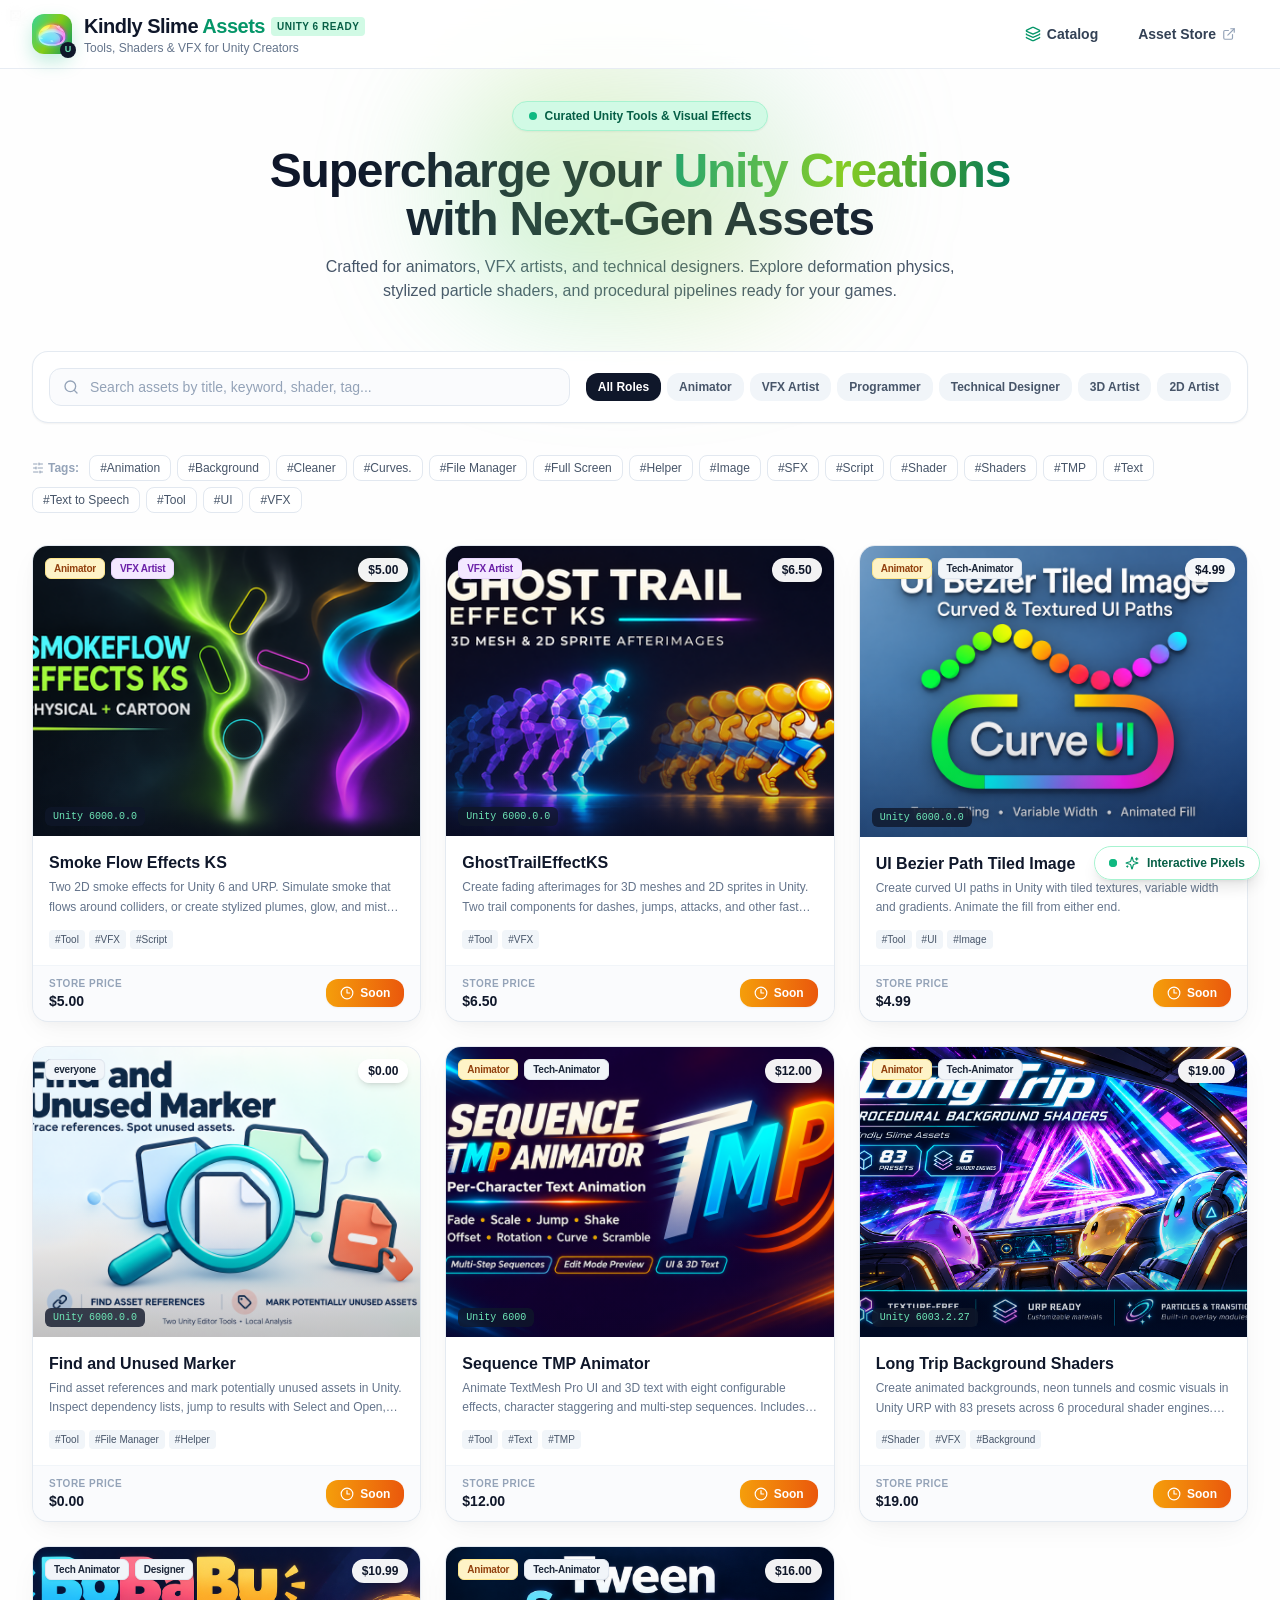
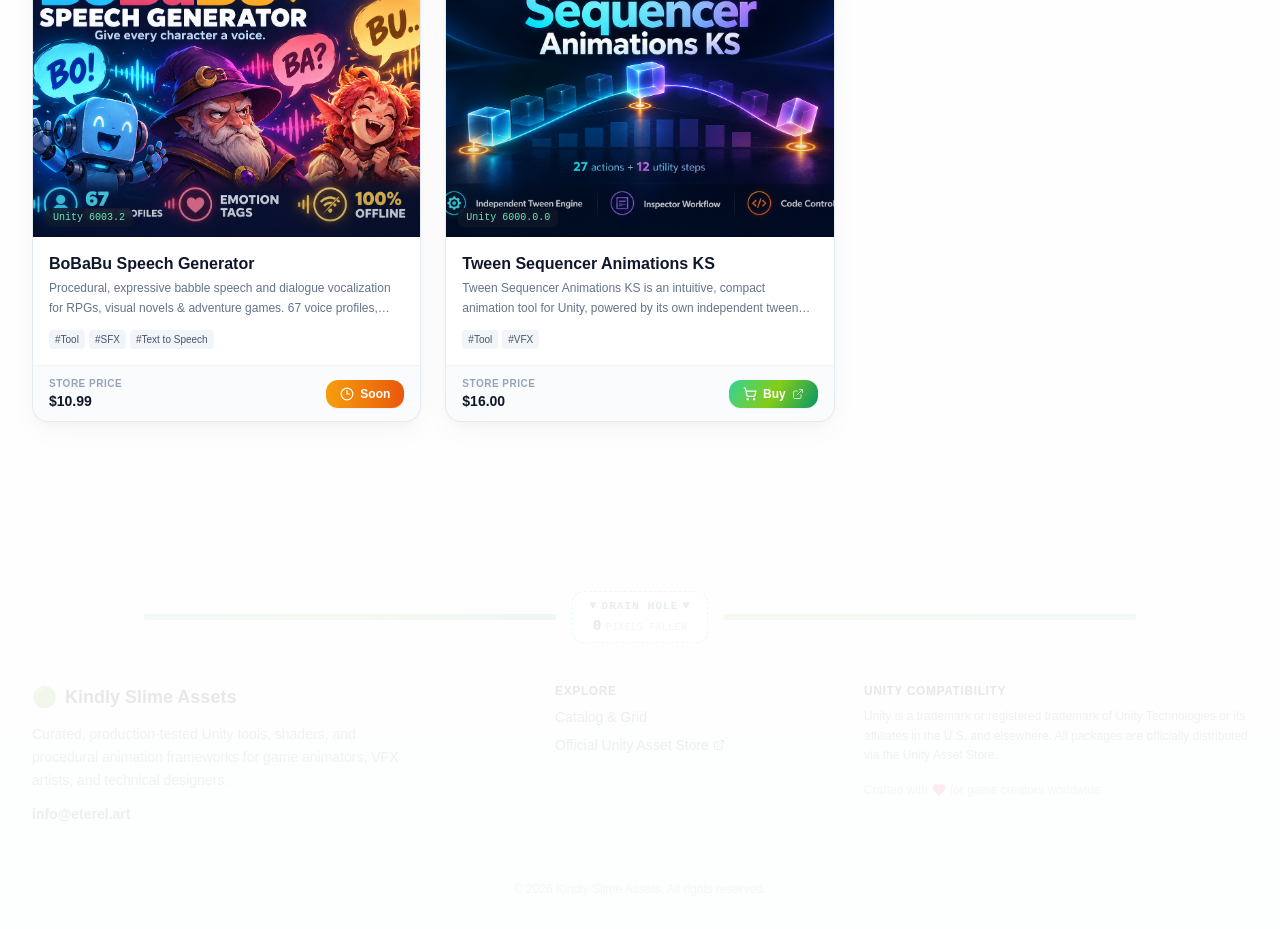
==== commit 631cf847: "add asset" ====
--- a/index.html
+++ b/index.html
@@ -1 +1 @@
-<!DOCTYPE html><!--qw_U1FKk_ovICk9cJv31r--><html lang="en" data-theme="slime"><head><meta charSet="utf-8"/><meta name="viewport" content="width=device-width, initial-scale=1"/><link rel="preload" as="image" href="/uploads/favicon-1792960924806.png"/><link rel="stylesheet" href="/_next/static/css/ccb2f82086b17821.css" data-precedence="next"/><link rel="preload" as="script" fetchPriority="low" href="/_next/static/chunks/webpack-4772d34723bd25e0.js"/><script src="/_next/static/chunks/4bd1b696-c023c6e3521b1417.js" async=""></script><script src="/_next/static/chunks/255-a85cef9cc3a04b12.js" async=""></script><script src="/_next/static/chunks/main-app-7085bcf40c44cc89.js" async=""></script><script src="/_next/static/chunks/467-fa972514f9c76bc9.js" async=""></script><script src="/_next/static/chunks/app/layout-8eebef2918df554c.js" async=""></script><script src="/_next/static/chunks/app/page-dffa62f976667af5.js" async=""></script><title>Kindly Slime Assets - Unity Asset Store Catalog &amp; VFX Tools</title><meta name="description" content="Curated collection of game development tools, procedural animation systems, elemental VFX shaders, and retro screen filters for Unity creators."/><link rel="canonical" href="https://ks-assets.eterel.art/"/><meta property="og:title" content="Kindly Slime Assets - Unity Asset Store Catalog &amp; VFX Tools"/><meta property="og:description" content="Curated collection of game development tools, procedural animation systems, elemental VFX shaders, and retro screen filters for Unity creators."/><meta property="og:url" content="https://ks-assets.eterel.art/"/><meta property="og:site_name" content="Kindly Slime Assets"/><meta property="og:type" content="website"/><meta name="twitter:card" content="summary"/><meta name="twitter:title" content="Kindly Slime Assets - Unity Asset Store Catalog &amp; VFX Tools"/><meta name="twitter:description" content="Curated collection of game development tools, procedural animation systems, elemental VFX shaders, and retro screen filters for Unity creators."/><link rel="shortcut icon" href="/favicon.ico"/><link rel="icon" href="/uploads/favicon-1792960924806.png"/><link rel="icon" href="/favicon.ico" type="image/x-icon" sizes="64x64"/><link rel="apple-touch-icon" href="/uploads/favicon-1792960924806.png"/><script src="/_next/static/chunks/polyfills-42372ed130431b0a.js" noModule=""></script></head><body class="relative min-h-screen text-slate-900 antialiased flex flex-col justify-between"><div hidden=""><!--$--><!--/$--></div><canvas class="pointer-events-none absolute left-0 top-0 z-10 block w-full opacity-90"></canvas><div class="fixed bottom-5 right-5 z-40"><button class="accent-border hover-accent-border hover-accent-bg-pale accent-text-strong group flex items-center gap-2 rounded-full border bg-white/95 px-3.5 py-2 text-xs font-semibold shadow-lg backdrop-blur-md hover:shadow-xl transition-all" title="Open Interactive Pixel Physics Settings"><span class="relative flex h-2 w-2"><span class="accent-bg absolute inline-flex h-full w-full animate-ping rounded-full opacity-75"></span><span class="accent-bg relative inline-flex h-2 w-2 rounded-full"></span></span><svg xmlns="http://www.w3.org/2000/svg" width="24" height="24" viewBox="0 0 24 24" fill="none" stroke="currentColor" stroke-width="2" stroke-linecap="round" stroke-linejoin="round" class="lucide lucide-sparkles accent-text h-3.5 w-3.5 transition-transform group-hover:rotate-12"><path d="M9.937 15.5A2 2 0 0 0 8.5 14.063l-6.135-1.582a.5.5 0 0 1 0-.962L8.5 9.936A2 2 0 0 0 9.937 8.5l1.582-6.135a.5.5 0 0 1 .963 0L14.063 8.5A2 2 0 0 0 15.5 9.937l6.135 1.581a.5.5 0 0 1 0 .964L15.5 14.063a2 2 0 0 0-1.437 1.437l-1.582 6.135a.5.5 0 0 1-.963 0z"></path><path d="M20 3v4"></path><path d="M22 5h-4"></path><path d="M4 17v2"></path><path d="M5 18H3"></path></svg><span>Interactive Pixels</span></button></div><header class="sticky top-0 z-30 w-full border-b border-slate-200/80 bg-white/85 backdrop-blur-md transition-all"><div class="mx-auto flex max-w-7xl items-center justify-between px-4 py-3 sm:px-6 lg:px-8"><a class="group flex items-center gap-3" href="/"><div class="accent-gradient-bg accent-shadow relative flex h-10 w-10 items-center justify-center rounded-xl shadow-md transition-transform duration-200 group-hover:scale-105"><img src="/uploads/favicon-1792960924806.png" alt="Kindly Slime Assets" class="h-8 w-8 select-none object-contain" width="32" height="32"/><div class="accent-text-soft absolute -bottom-1 -right-1 flex h-4 w-4 items-center justify-center rounded-full bg-slate-900 text-[9px] font-black">U</div></div><div class="flex flex-col"><div class="flex items-center gap-1.5"><span class="font-extrabold tracking-tight text-slate-900 text-lg sm:text-xl">Kindly Slime<!-- --> <span class="accent-text">Assets</span></span><span class="accent-surface accent-text-strong hidden rounded px-1.5 py-0.5 text-[10px] font-bold uppercase tracking-wider sm:inline-block">Unity 6 Ready</span></div><p class="text-xs text-slate-500 font-medium">Tools, Shaders &amp; VFX for Unity Creators</p></div></a><div class="flex items-center gap-2 sm:gap-4"><a class="flex items-center gap-1.5 rounded-lg px-3 py-1.5 text-sm font-semibold text-slate-700 hover:bg-slate-100 hover:text-slate-900 transition-colors" href="/"><svg xmlns="http://www.w3.org/2000/svg" width="24" height="24" viewBox="0 0 24 24" fill="none" stroke="currentColor" stroke-width="2" stroke-linecap="round" stroke-linejoin="round" class="lucide lucide-layers accent-text h-4 w-4"><path d="M12.83 2.18a2 2 0 0 0-1.66 0L2.6 6.08a1 1 0 0 0 0 1.83l8.58 3.91a2 2 0 0 0 1.66 0l8.58-3.9a1 1 0 0 0 0-1.83z"></path><path d="M2 12a1 1 0 0 0 .58.91l8.6 3.91a2 2 0 0 0 1.65 0l8.58-3.9A1 1 0 0 0 22 12"></path><path d="M2 17a1 1 0 0 0 .58.91l8.6 3.91a2 2 0 0 0 1.65 0l8.58-3.9A1 1 0 0 0 22 17"></path></svg><span class="hidden sm:inline">Catalog</span></a><a href="https://assetstore.unity.com" target="_blank" rel="noopener noreferrer" class="flex items-center gap-1.5 rounded-lg px-3 py-1.5 text-sm font-semibold text-slate-700 hover:bg-slate-100 hover:text-slate-900 transition-colors"><span class="hidden sm:inline">Asset Store</span><svg xmlns="http://www.w3.org/2000/svg" width="24" height="24" viewBox="0 0 24 24" fill="none" stroke="currentColor" stroke-width="2" stroke-linecap="round" stroke-linejoin="round" class="lucide lucide-external-link h-3.5 w-3.5 text-slate-400"><path d="M15 3h6v6"></path><path d="M10 14 21 3"></path><path d="M18 13v6a2 2 0 0 1-2 2H5a2 2 0 0 1-2-2V8a2 2 0 0 1 2-2h6"></path></svg></a></div></div></header><main class="relative z-20 flex-1"><div class="mx-auto max-w-7xl px-4 py-8 sm:px-6 lg:px-8"><section class="relative mb-12 flex flex-col items-center text-center"><div class="hero-theme-glow pointer-events-none absolute -top-12 h-64 w-96 rounded-full blur-3xl"></div><div class="accent-border accent-surface accent-text-strong inline-flex items-center gap-2 rounded-full border bg-white/90 px-4 py-1.5 text-xs font-bold shadow-sm backdrop-blur-sm"><span class="accent-bg flex h-2 w-2 rounded-full animate-ping"></span><span>Curated Unity Tools &amp; Visual Effects</span></div><h1 class="mt-4 max-w-3xl text-3xl font-black tracking-tight text-slate-900 sm:text-5xl">Supercharge your<!-- --> <span class="accent-gradient-text">Unity Creations</span> <!-- -->with Next-Gen Assets</h1><p class="mt-3 max-w-2xl text-sm sm:text-base text-slate-600 leading-relaxed">Crafted for animators, VFX artists, and technical designers. Explore deformation physics, stylized particle shaders, and procedural pipelines ready for your games.</p></section><div class="flex flex-col gap-8"><div class="flex flex-col gap-4 rounded-2xl border border-slate-200/90 bg-white/90 p-4 shadow-sm backdrop-blur-md md:flex-row md:items-center md:justify-between"><div class="relative flex-1"><svg xmlns="http://www.w3.org/2000/svg" width="24" height="24" viewBox="0 0 24 24" fill="none" stroke="currentColor" stroke-width="2" stroke-linecap="round" stroke-linejoin="round" class="lucide lucide-search absolute left-3.5 top-1/2 h-4 w-4 -translate-y-1/2 text-slate-400"><circle cx="11" cy="11" r="8"></circle><path d="m21 21-4.3-4.3"></path></svg><input type="text" placeholder="Search assets by title, keyword, shader, tag..." class="focus-accent w-full rounded-xl border border-slate-200 bg-slate-50/70 py-2 pl-10 pr-4 text-sm text-slate-800 placeholder-slate-400 transition-colors focus:bg-white focus:outline-none" value=""/></div><div class="flex items-center gap-1.5 overflow-x-auto pb-1 scrollbar-none md:pb-0"><button class="shrink-0 rounded-xl px-3 py-1.5 text-xs font-bold transition-all bg-slate-900 text-white shadow-sm">All Roles</button><button class="shrink-0 rounded-xl px-3 py-1.5 text-xs font-bold transition-all bg-slate-100 text-slate-600 hover:bg-slate-200 hover:text-slate-900">Animator</button><button class="shrink-0 rounded-xl px-3 py-1.5 text-xs font-bold transition-all bg-slate-100 text-slate-600 hover:bg-slate-200 hover:text-slate-900">VFX Artist</button><button class="shrink-0 rounded-xl px-3 py-1.5 text-xs font-bold transition-all bg-slate-100 text-slate-600 hover:bg-slate-200 hover:text-slate-900">Programmer</button><button class="shrink-0 rounded-xl px-3 py-1.5 text-xs font-bold transition-all bg-slate-100 text-slate-600 hover:bg-slate-200 hover:text-slate-900">Technical Designer</button><button class="shrink-0 rounded-xl px-3 py-1.5 text-xs font-bold transition-all bg-slate-100 text-slate-600 hover:bg-slate-200 hover:text-slate-900">3D Artist</button><button class="shrink-0 rounded-xl px-3 py-1.5 text-xs font-bold transition-all bg-slate-100 text-slate-600 hover:bg-slate-200 hover:text-slate-900">2D Artist</button></div></div><div class="flex flex-wrap items-center gap-1.5 text-xs"><span class="flex items-center gap-1 font-semibold text-slate-400 mr-1"><svg xmlns="http://www.w3.org/2000/svg" width="24" height="24" viewBox="0 0 24 24" fill="none" stroke="currentColor" stroke-width="2" stroke-linecap="round" stroke-linejoin="round" class="lucide lucide-sliders-horizontal h-3 w-3"><line x1="21" x2="14" y1="4" y2="4"></line><line x1="10" x2="3" y1="4" y2="4"></line><line x1="21" x2="12" y1="12" y2="12"></line><line x1="8" x2="3" y1="12" y2="12"></line><line x1="21" x2="16" y1="20" y2="20"></line><line x1="12" x2="3" y1="20" y2="20"></line><line x1="14" x2="14" y1="2" y2="6"></line><line x1="8" x2="8" y1="10" y2="14"></line><line x1="16" x2="16" y1="18" y2="22"></line></svg>Tags:</span><button class="rounded-lg px-2.5 py-1 text-xs font-medium transition-all hover-accent-border hover-accent-text bg-white border border-slate-200 text-slate-600">#<!-- -->Animation</button><button class="rounded-lg px-2.5 py-1 text-xs font-medium transition-all hover-accent-border hover-accent-text bg-white border border-slate-200 text-slate-600">#<!-- -->Background</button><button class="rounded-lg px-2.5 py-1 text-xs font-medium transition-all hover-accent-border hover-accent-text bg-white border border-slate-200 text-slate-600">#<!-- -->Cleaner</button><button class="rounded-lg px-2.5 py-1 text-xs font-medium transition-all hover-accent-border hover-accent-text bg-white border border-slate-200 text-slate-600">#<!-- -->Curves.</button><button class="rounded-lg px-2.5 py-1 text-xs font-medium transition-all hover-accent-border hover-accent-text bg-white border border-slate-200 text-slate-600">#<!-- -->File Manager</button><button class="rounded-lg px-2.5 py-1 text-xs font-medium transition-all hover-accent-border hover-accent-text bg-white border border-slate-200 text-slate-600">#<!-- -->Full Screen</button><button class="rounded-lg px-2.5 py-1 text-xs font-medium transition-all hover-accent-border hover-accent-text bg-white border border-slate-200 text-slate-600">#<!-- -->Helper</button><button class="rounded-lg px-2.5 py-1 text-xs font-medium transition-all hover-accent-border hover-accent-text bg-white border border-slate-200 text-slate-600">#<!-- -->Image</button><button class="rounded-lg px-2.5 py-1 text-xs font-medium transition-all hover-accent-border hover-accent-text bg-white border border-slate-200 text-slate-600">#<!-- -->SFX</button><button class="rounded-lg px-2.5 py-1 text-xs font-medium transition-all hover-accent-border hover-accent-text bg-white border border-slate-200 text-slate-600">#<!-- -->Shader</button><button class="rounded-lg px-2.5 py-1 text-xs font-medium transition-all hover-accent-border hover-accent-text bg-white border border-slate-200 text-slate-600">#<!-- -->TMP</button><button class="rounded-lg px-2.5 py-1 text-xs font-medium transition-all hover-accent-border hover-accent-text bg-white border border-slate-200 text-slate-600">#<!-- -->Text</button><button class="rounded-lg px-2.5 py-1 text-xs font-medium transition-all hover-accent-border hover-accent-text bg-white border border-slate-200 text-slate-600">#<!-- -->Text to Speech</button><button class="rounded-lg px-2.5 py-1 text-xs font-medium transition-all hover-accent-border hover-accent-text bg-white border border-slate-200 text-slate-600">#<!-- -->Tool</button><button class="rounded-lg px-2.5 py-1 text-xs font-medium transition-all hover-accent-border hover-accent-text bg-white border border-slate-200 text-slate-600">#<!-- -->UI</button><button class="rounded-lg px-2.5 py-1 text-xs font-medium transition-all hover-accent-border hover-accent-text bg-white border border-slate-200 text-slate-600">#<!-- -->VFX</button></div><div class="grid grid-cols-1 gap-6 sm:grid-cols-2 lg:grid-cols-3"><div data-asset-card="true" class="hover-accent-border group relative flex flex-col overflow-hidden rounded-2xl border border-slate-200/90 bg-white shadow-soft-card transition-all duration-300 hover:-translate-y-1 hover:shadow-hover-card"><a class="flex flex-col flex-1" href="/asset/ghosttraileffectks/"><div class="relative aspect-[4/3] w-full overflow-hidden bg-slate-100"><img src="/uploads/product-card-420x280-1794271589406.png" alt="GhostTrailEffectKS" class="h-full w-full object-cover transition-transform duration-500 group-hover:scale-105" loading="lazy"/><div class="absolute inset-0 bg-gradient-to-t from-slate-950/40 via-transparent to-transparent opacity-60 transition-opacity group-hover:opacity-40"></div><div class="absolute top-3 left-3 flex flex-wrap gap-1.5 max-w-[80%]"><span class="rounded-md border px-2 py-0.5 text-[10px] font-bold tracking-tight shadow-sm backdrop-blur-sm bg-purple-100 text-purple-800 border-purple-200">VFX Artist</span></div><div class="absolute top-3 right-3 rounded-xl bg-white/95 px-2.5 py-1 text-xs font-black text-slate-900 shadow-md backdrop-blur-sm">$6.50</div><div class="accent-text-soft absolute bottom-2.5 left-3 rounded-md bg-slate-900/80 px-2 py-0.5 text-[10px] font-mono backdrop-blur-sm">Unity <!-- -->6000.0.0</div></div><div class="flex flex-col flex-1 p-4 justify-between"><div><h3 class="group-hover-accent-text text-base font-bold text-slate-900 leading-snug line-clamp-1 transition-colors">GhostTrailEffectKS</h3><p class="mt-1 text-xs text-slate-500 leading-relaxed line-clamp-2">Create fading afterimages for 3D meshes and 2D sprites in Unity. Two trail components for dashes, jumps, attacks, and other fast moves.</p></div><div class="mt-3 flex flex-wrap gap-1"><span class="rounded bg-slate-100 px-1.5 py-0.5 text-[10px] font-medium text-slate-600">#<!-- -->Tool</span><span class="rounded bg-slate-100 px-1.5 py-0.5 text-[10px] font-medium text-slate-600">#<!-- -->VFX</span></div></div></a><div class="flex items-center justify-between border-t border-slate-100 bg-slate-50/70 px-4 py-2.5"><div class="flex flex-col"><span class="text-[10px] uppercase font-bold text-slate-400 tracking-wider">Store Price</span><span class="text-sm font-extrabold text-slate-900">$6.50</span></div><span class="flex cursor-not-allowed items-center gap-1.5 rounded-xl bg-gradient-to-r from-amber-500 to-orange-600 px-3.5 py-1.5 text-xs font-bold text-white shadow-sm" title="This asset is awaiting approval in the Unity Asset Store" aria-disabled="true"><svg xmlns="http://www.w3.org/2000/svg" width="24" height="24" viewBox="0 0 24 24" fill="none" stroke="currentColor" stroke-width="2" stroke-linecap="round" stroke-linejoin="round" class="lucide lucide-clock3 h-3.5 w-3.5"><circle cx="12" cy="12" r="10"></circle><polyline points="12 6 12 12 16.5 12"></polyline></svg><span>Soon</span></span></div></div><div data-asset-card="true" class="hover-accent-border group relative flex flex-col overflow-hidden rounded-2xl border border-slate-200/90 bg-white shadow-soft-card transition-all duration-300 hover:-translate-y-1 hover:shadow-hover-card"><a class="flex flex-col flex-1" href="/asset/ui-bezier-path-tiled-image/"><div class="relative aspect-[4/3] w-full overflow-hidden bg-slate-100"><img src="/uploads/marketing-cover-1950x1300-1794076267006.png" alt="UI Bezier Path Tiled Image" class="h-full w-full object-cover transition-transform duration-500 group-hover:scale-105" loading="lazy"/><div class="absolute inset-0 bg-gradient-to-t from-slate-950/40 via-transparent to-transparent opacity-60 transition-opacity group-hover:opacity-40"></div><div class="absolute top-3 left-3 flex flex-wrap gap-1.5 max-w-[80%]"><span class="rounded-md border px-2 py-0.5 text-[10px] font-bold tracking-tight shadow-sm backdrop-blur-sm bg-amber-100 text-amber-800 border-amber-200">Animator</span><span class="rounded-md border px-2 py-0.5 text-[10px] font-bold tracking-tight shadow-sm backdrop-blur-sm bg-slate-100 text-slate-800 border-slate-200">Tech-Animator</span></div><div class="absolute top-3 right-3 rounded-xl bg-white/95 px-2.5 py-1 text-xs font-black text-slate-900 shadow-md backdrop-blur-sm">$4.99</div><div class="accent-text-soft absolute bottom-2.5 left-3 rounded-md bg-slate-900/80 px-2 py-0.5 text-[10px] font-mono backdrop-blur-sm">Unity <!-- -->6000.0.0</div></div><div class="flex flex-col flex-1 p-4 justify-between"><div><h3 class="group-hover-accent-text text-base font-bold text-slate-900 leading-snug line-clamp-1 transition-colors">UI Bezier Path Tiled Image</h3><p class="mt-1 text-xs text-slate-500 leading-relaxed line-clamp-2">Create curved UI paths in Unity with tiled textures, variable width and gradients. Animate the fill from either end.</p></div><div class="mt-3 flex flex-wrap gap-1"><span class="rounded bg-slate-100 px-1.5 py-0.5 text-[10px] font-medium text-slate-600">#<!-- -->Tool</span><span class="rounded bg-slate-100 px-1.5 py-0.5 text-[10px] font-medium text-slate-600">#<!-- -->UI</span><span class="rounded bg-slate-100 px-1.5 py-0.5 text-[10px] font-medium text-slate-600">#<!-- -->Image</span></div></div></a><div class="flex items-center justify-between border-t border-slate-100 bg-slate-50/70 px-4 py-2.5"><div class="flex flex-col"><span class="text-[10px] uppercase font-bold text-slate-400 tracking-wider">Store Price</span><span class="text-sm font-extrabold text-slate-900">$4.99</span></div><span class="flex cursor-not-allowed items-center gap-1.5 rounded-xl bg-gradient-to-r from-amber-500 to-orange-600 px-3.5 py-1.5 text-xs font-bold text-white shadow-sm" title="This asset is awaiting approval in the Unity Asset Store" aria-disabled="true"><svg xmlns="http://www.w3.org/2000/svg" width="24" height="24" viewBox="0 0 24 24" fill="none" stroke="currentColor" stroke-width="2" stroke-linecap="round" stroke-linejoin="round" class="lucide lucide-clock3 h-3.5 w-3.5"><circle cx="12" cy="12" r="10"></circle><polyline points="12 6 12 12 16.5 12"></polyline></svg><span>Soon</span></span></div></div><div data-asset-card="true" class="hover-accent-border group relative flex flex-col overflow-hidden rounded-2xl border border-slate-200/90 bg-white shadow-soft-card transition-all duration-300 hover:-translate-y-1 hover:shadow-hover-card"><a class="flex flex-col flex-1" href="/asset/find-and-unused-marker/"><div class="relative aspect-[4/3] w-full overflow-hidden bg-slate-100"><img src="/uploads/marketing-cover-1950x1300-1793935248577.png" alt="Find and Unused Marker" class="h-full w-full object-cover transition-transform duration-500 group-hover:scale-105" loading="lazy"/><div class="absolute inset-0 bg-gradient-to-t from-slate-950/40 via-transparent to-transparent opacity-60 transition-opacity group-hover:opacity-40"></div><div class="absolute top-3 left-3 flex flex-wrap gap-1.5 max-w-[80%]"><span class="rounded-md border px-2 py-0.5 text-[10px] font-bold tracking-tight shadow-sm backdrop-blur-sm bg-slate-100 text-slate-800 border-slate-200">everyone</span></div><div class="absolute top-3 right-3 rounded-xl bg-white/95 px-2.5 py-1 text-xs font-black text-slate-900 shadow-md backdrop-blur-sm">$0.00</div><div class="accent-text-soft absolute bottom-2.5 left-3 rounded-md bg-slate-900/80 px-2 py-0.5 text-[10px] font-mono backdrop-blur-sm">Unity <!-- -->6000.0.0</div></div><div class="flex flex-col flex-1 p-4 justify-between"><div><h3 class="group-hover-accent-text text-base font-bold text-slate-900 leading-snug line-clamp-1 transition-colors">Find and Unused Marker</h3><p class="mt-1 text-xs text-slate-500 leading-relaxed line-clamp-2">Find asset references and mark potentially unused assets in Unity. Inspect dependency lists, jump to results with Select and Open, and view folder usage counts directly in the Project window.</p></div><div class="mt-3 flex flex-wrap gap-1"><span class="rounded bg-slate-100 px-1.5 py-0.5 text-[10px] font-medium text-slate-600">#<!-- -->Tool</span><span class="rounded bg-slate-100 px-1.5 py-0.5 text-[10px] font-medium text-slate-600">#<!-- -->File Manager</span><span class="rounded bg-slate-100 px-1.5 py-0.5 text-[10px] font-medium text-slate-600">#<!-- -->Helper</span></div></div></a><div class="flex items-center justify-between border-t border-slate-100 bg-slate-50/70 px-4 py-2.5"><div class="flex flex-col"><span class="text-[10px] uppercase font-bold text-slate-400 tracking-wider">Store Price</span><span class="text-sm font-extrabold text-slate-900">$0.00</span></div><span class="flex cursor-not-allowed items-center gap-1.5 rounded-xl bg-gradient-to-r from-amber-500 to-orange-600 px-3.5 py-1.5 text-xs font-bold text-white shadow-sm" title="This asset is awaiting approval in the Unity Asset Store" aria-disabled="true"><svg xmlns="http://www.w3.org/2000/svg" width="24" height="24" viewBox="0 0 24 24" fill="none" stroke="currentColor" stroke-width="2" stroke-linecap="round" stroke-linejoin="round" class="lucide lucide-clock3 h-3.5 w-3.5"><circle cx="12" cy="12" r="10"></circle><polyline points="12 6 12 12 16.5 12"></polyline></svg><span>Soon</span></span></div></div><div data-asset-card="true" class="hover-accent-border group relative flex flex-col overflow-hidden rounded-2xl border border-slate-200/90 bg-white shadow-soft-card transition-all duration-300 hover:-translate-y-1 hover:shadow-hover-card"><a class="flex flex-col flex-1" href="/asset/sequence-tmp-animator/"><div class="relative aspect-[4/3] w-full overflow-hidden bg-slate-100"><img src="/uploads/marketing-cover-1950x1300-1793930018754.png" alt="Sequence TMP Animator" class="h-full w-full object-cover transition-transform duration-500 group-hover:scale-105" loading="lazy"/><div class="absolute inset-0 bg-gradient-to-t from-slate-950/40 via-transparent to-transparent opacity-60 transition-opacity group-hover:opacity-40"></div><div class="absolute top-3 left-3 flex flex-wrap gap-1.5 max-w-[80%]"><span class="rounded-md border px-2 py-0.5 text-[10px] font-bold tracking-tight shadow-sm backdrop-blur-sm bg-amber-100 text-amber-800 border-amber-200">Animator</span><span class="rounded-md border px-2 py-0.5 text-[10px] font-bold tracking-tight shadow-sm backdrop-blur-sm bg-slate-100 text-slate-800 border-slate-200">Tech-Animator</span></div><div class="absolute top-3 right-3 rounded-xl bg-white/95 px-2.5 py-1 text-xs font-black text-slate-900 shadow-md backdrop-blur-sm">$12.00</div><div class="accent-text-soft absolute bottom-2.5 left-3 rounded-md bg-slate-900/80 px-2 py-0.5 text-[10px] font-mono backdrop-blur-sm">Unity <!-- -->6000</div></div><div class="flex flex-col flex-1 p-4 justify-between"><div><h3 class="group-hover-accent-text text-base font-bold text-slate-900 leading-snug line-clamp-1 transition-colors">Sequence TMP Animator</h3><p class="mt-1 text-xs text-slate-500 leading-relaxed line-clamp-2">Animate TextMesh Pro UI and 3D text with eight configurable effects, character staggering and multi-step sequences. Includes looping, runtime controls and Edit Mode previews.</p></div><div class="mt-3 flex flex-wrap gap-1"><span class="rounded bg-slate-100 px-1.5 py-0.5 text-[10px] font-medium text-slate-600">#<!-- -->Tool</span><span class="rounded bg-slate-100 px-1.5 py-0.5 text-[10px] font-medium text-slate-600">#<!-- -->Text</span><span class="rounded bg-slate-100 px-1.5 py-0.5 text-[10px] font-medium text-slate-600">#<!-- -->TMP</span></div></div></a><div class="flex items-center justify-between border-t border-slate-100 bg-slate-50/70 px-4 py-2.5"><div class="flex flex-col"><span class="text-[10px] uppercase font-bold text-slate-400 tracking-wider">Store Price</span><span class="text-sm font-extrabold text-slate-900">$12.00</span></div><span class="flex cursor-not-allowed items-center gap-1.5 rounded-xl bg-gradient-to-r from-amber-500 to-orange-600 px-3.5 py-1.5 text-xs font-bold text-white shadow-sm" title="This asset is awaiting approval in the Unity Asset Store" aria-disabled="true"><svg xmlns="http://www.w3.org/2000/svg" width="24" height="24" viewBox="0 0 24 24" fill="none" stroke="currentColor" stroke-width="2" stroke-linecap="round" stroke-linejoin="round" class="lucide lucide-clock3 h-3.5 w-3.5"><circle cx="12" cy="12" r="10"></circle><polyline points="12 6 12 12 16.5 12"></polyline></svg><span>Soon</span></span></div></div><div data-asset-card="true" class="hover-accent-border group relative flex flex-col overflow-hidden rounded-2xl border border-slate-200/90 bg-white shadow-soft-card transition-all duration-300 hover:-translate-y-1 hover:shadow-hover-card"><a class="flex flex-col flex-1" href="/asset/long-trip-background-shaders/"><div class="relative aspect-[4/3] w-full overflow-hidden bg-slate-100"><img src="/uploads/longtrip-1280-1793495463566.png" alt="Long Trip Background Shaders" class="h-full w-full object-cover transition-transform duration-500 group-hover:scale-105" loading="lazy"/><div class="absolute inset-0 bg-gradient-to-t from-slate-950/40 via-transparent to-transparent opacity-60 transition-opacity group-hover:opacity-40"></div><div class="absolute top-3 left-3 flex flex-wrap gap-1.5 max-w-[80%]"><span class="rounded-md border px-2 py-0.5 text-[10px] font-bold tracking-tight shadow-sm backdrop-blur-sm bg-amber-100 text-amber-800 border-amber-200">Animator</span><span class="rounded-md border px-2 py-0.5 text-[10px] font-bold tracking-tight shadow-sm backdrop-blur-sm bg-slate-100 text-slate-800 border-slate-200">Tech-Animator</span></div><div class="absolute top-3 right-3 rounded-xl bg-white/95 px-2.5 py-1 text-xs font-black text-slate-900 shadow-md backdrop-blur-sm">$19.00</div><div class="accent-text-soft absolute bottom-2.5 left-3 rounded-md bg-slate-900/80 px-2 py-0.5 text-[10px] font-mono backdrop-blur-sm">Unity <!-- -->6003.2.27</div></div><div class="flex flex-col flex-1 p-4 justify-between"><div><h3 class="group-hover-accent-text text-base font-bold text-slate-900 leading-snug line-clamp-1 transition-colors">Long Trip Background Shaders</h3><p class="mt-1 text-xs text-slate-500 leading-relaxed line-clamp-2">Create animated backgrounds, neon tunnels and cosmic visuals in Unity URP with 83 presets across 6 procedural shader engines. Customize colors, motion and geometry, then add particle overlays and transitions—all without texture assets.</p></div><div class="mt-3 flex flex-wrap gap-1"><span class="rounded bg-slate-100 px-1.5 py-0.5 text-[10px] font-medium text-slate-600">#<!-- -->Shader</span><span class="rounded bg-slate-100 px-1.5 py-0.5 text-[10px] font-medium text-slate-600">#<!-- -->VFX</span><span class="rounded bg-slate-100 px-1.5 py-0.5 text-[10px] font-medium text-slate-600">#<!-- -->Background</span></div></div></a><div class="flex items-center justify-between border-t border-slate-100 bg-slate-50/70 px-4 py-2.5"><div class="flex flex-col"><span class="text-[10px] uppercase font-bold text-slate-400 tracking-wider">Store Price</span><span class="text-sm font-extrabold text-slate-900">$19.00</span></div><span class="flex cursor-not-allowed items-center gap-1.5 rounded-xl bg-gradient-to-r from-amber-500 to-orange-600 px-3.5 py-1.5 text-xs font-bold text-white shadow-sm" title="This asset is awaiting approval in the Unity Asset Store" aria-disabled="true"><svg xmlns="http://www.w3.org/2000/svg" width="24" height="24" viewBox="0 0 24 24" fill="none" stroke="currentColor" stroke-width="2" stroke-linecap="round" stroke-linejoin="round" class="lucide lucide-clock3 h-3.5 w-3.5"><circle cx="12" cy="12" r="10"></circle><polyline points="12 6 12 12 16.5 12"></polyline></svg><span>Soon</span></span></div></div><div data-asset-card="true" class="hover-accent-border group relative flex flex-col overflow-hidden rounded-2xl border border-slate-200/90 bg-white shadow-soft-card transition-all duration-300 hover:-translate-y-1 hover:shadow-hover-card"><a class="flex flex-col flex-1" href="/asset/bobabu-speech-generator/"><div class="relative aspect-[4/3] w-full overflow-hidden bg-slate-100"><img src="/uploads/marketing-1280-1793495694447.png" alt="BoBaBu Speech Generator" class="h-full w-full object-cover transition-transform duration-500 group-hover:scale-105" loading="lazy"/><div class="absolute inset-0 bg-gradient-to-t from-slate-950/40 via-transparent to-transparent opacity-60 transition-opacity group-hover:opacity-40"></div><div class="absolute top-3 left-3 flex flex-wrap gap-1.5 max-w-[80%]"><span class="rounded-md border px-2 py-0.5 text-[10px] font-bold tracking-tight shadow-sm backdrop-blur-sm bg-slate-100 text-slate-800 border-slate-200">Tech Animator</span><span class="rounded-md border px-2 py-0.5 text-[10px] font-bold tracking-tight shadow-sm backdrop-blur-sm bg-slate-100 text-slate-800 border-slate-200">Designer</span></div><div class="absolute top-3 right-3 rounded-xl bg-white/95 px-2.5 py-1 text-xs font-black text-slate-900 shadow-md backdrop-blur-sm">$10.99</div><div class="accent-text-soft absolute bottom-2.5 left-3 rounded-md bg-slate-900/80 px-2 py-0.5 text-[10px] font-mono backdrop-blur-sm">Unity <!-- -->6003.2</div></div><div class="flex flex-col flex-1 p-4 justify-between"><div><h3 class="group-hover-accent-text text-base font-bold text-slate-900 leading-snug line-clamp-1 transition-colors">BoBaBu Speech Generator</h3><p class="mt-1 text-xs text-slate-500 leading-relaxed line-clamp-2">Procedural, expressive babble speech and dialogue vocalization for RPGs, visual novels &amp; adventure games. 67 voice profiles, emotion tags, syllable banks, and text animation sync.</p></div><div class="mt-3 flex flex-wrap gap-1"><span class="rounded bg-slate-100 px-1.5 py-0.5 text-[10px] font-medium text-slate-600">#<!-- -->Tool</span><span class="rounded bg-slate-100 px-1.5 py-0.5 text-[10px] font-medium text-slate-600">#<!-- -->SFX</span><span class="rounded bg-slate-100 px-1.5 py-0.5 text-[10px] font-medium text-slate-600">#<!-- -->Text to Speech</span></div></div></a><div class="flex items-center justify-between border-t border-slate-100 bg-slate-50/70 px-4 py-2.5"><div class="flex flex-col"><span class="text-[10px] uppercase font-bold text-slate-400 tracking-wider">Store Price</span><span class="text-sm font-extrabold text-slate-900">$10.99</span></div><span class="flex cursor-not-allowed items-center gap-1.5 rounded-xl bg-gradient-to-r from-amber-500 to-orange-600 px-3.5 py-1.5 text-xs font-bold text-white shadow-sm" title="This asset is awaiting approval in the Unity Asset Store" aria-disabled="true"><svg xmlns="http://www.w3.org/2000/svg" width="24" height="24" viewBox="0 0 24 24" fill="none" stroke="currentColor" stroke-width="2" stroke-linecap="round" stroke-linejoin="round" class="lucide lucide-clock3 h-3.5 w-3.5"><circle cx="12" cy="12" r="10"></circle><polyline points="12 6 12 12 16.5 12"></polyline></svg><span>Soon</span></span></div></div><div data-asset-card="true" class="hover-accent-border group relative flex flex-col overflow-hidden rounded-2xl border border-slate-200/90 bg-white shadow-soft-card transition-all duration-300 hover:-translate-y-1 hover:shadow-hover-card"><a class="flex flex-col flex-1" href="/asset/tween-sequencer-animations-ks/"><div class="relative aspect-[4/3] w-full overflow-hidden bg-slate-100"><img src="/uploads/marketing-1280-1793495843586.png" alt="Tween Sequencer Animations KS" class="h-full w-full object-cover transition-transform duration-500 group-hover:scale-105" loading="lazy"/><div class="absolute inset-0 bg-gradient-to-t from-slate-950/40 via-transparent to-transparent opacity-60 transition-opacity group-hover:opacity-40"></div><div class="absolute top-3 left-3 flex flex-wrap gap-1.5 max-w-[80%]"><span class="rounded-md border px-2 py-0.5 text-[10px] font-bold tracking-tight shadow-sm backdrop-blur-sm bg-amber-100 text-amber-800 border-amber-200">Animator</span><span class="rounded-md border px-2 py-0.5 text-[10px] font-bold tracking-tight shadow-sm backdrop-blur-sm bg-slate-100 text-slate-800 border-slate-200">Tech-Animator</span></div><div class="absolute top-3 right-3 rounded-xl bg-white/95 px-2.5 py-1 text-xs font-black text-slate-900 shadow-md backdrop-blur-sm">$16.00</div><div class="accent-text-soft absolute bottom-2.5 left-3 rounded-md bg-slate-900/80 px-2 py-0.5 text-[10px] font-mono backdrop-blur-sm">Unity <!-- -->6000.0.0</div></div><div class="flex flex-col flex-1 p-4 justify-between"><div><h3 class="group-hover-accent-text text-base font-bold text-slate-900 leading-snug line-clamp-1 transition-colors">Tween Sequencer Animations KS</h3><p class="mt-1 text-xs text-slate-500 leading-relaxed line-clamp-2">Tween Sequencer Animations KS is an intuitive, compact animation tool for Unity, powered by its own independent tween engine with no DOTween dependency. Build sequences in the Inspector using 27 actions and 12 utility and playback steps, with edit-mode preview, flexible easing and nested sequences. Control playback from code and replace targets at runtime—easy to get started, flexible for advanced workflows.</p></div><div class="mt-3 flex flex-wrap gap-1"><span class="rounded bg-slate-100 px-1.5 py-0.5 text-[10px] font-medium text-slate-600">#<!-- -->Tool</span><span class="rounded bg-slate-100 px-1.5 py-0.5 text-[10px] font-medium text-slate-600">#<!-- -->VFX</span></div></div></a><div class="flex items-center justify-between border-t border-slate-100 bg-slate-50/70 px-4 py-2.5"><div class="flex flex-col"><span class="text-[10px] uppercase font-bold text-slate-400 tracking-wider">Store Price</span><span class="text-sm font-extrabold text-slate-900">$16.00</span></div><a href="https://assetstore.unity.com/packages/package/8646931" target="_blank" rel="noopener noreferrer" class="accent-gradient-bg group/btn flex items-center gap-1.5 rounded-xl px-3.5 py-1.5 text-xs font-bold text-white shadow-sm hover:shadow-md transition-all duration-200" title="Open in Unity Asset Store"><svg xmlns="http://www.w3.org/2000/svg" width="24" height="24" viewBox="0 0 24 24" fill="none" stroke="currentColor" stroke-width="2" stroke-linecap="round" stroke-linejoin="round" class="lucide lucide-shopping-cart h-3.5 w-3.5 transition-transform group-hover/btn:scale-110"><circle cx="8" cy="21" r="1"></circle><circle cx="19" cy="21" r="1"></circle><path d="M2.05 2.05h2l2.66 12.42a2 2 0 0 0 2 1.58h9.78a2 2 0 0 0 1.95-1.57l1.65-7.43H5.12"></path></svg><span>Buy</span><svg xmlns="http://www.w3.org/2000/svg" width="24" height="24" viewBox="0 0 24 24" fill="none" stroke="currentColor" stroke-width="2" stroke-linecap="round" stroke-linejoin="round" class="lucide lucide-external-link h-3 w-3 opacity-70"><path d="M15 3h6v6"></path><path d="M10 14 21 3"></path><path d="M18 13v6a2 2 0 0 1-2 2H5a2 2 0 0 1-2-2V8a2 2 0 0 1 2-2h6"></path></svg></a></div></div></div></div></div><!--$--><!--/$--></main><footer class="relative mt-24 w-full overflow-hidden border-t border-slate-200/90 bg-gradient-to-b from-slate-50 to-slate-100 pt-10 pb-8 text-slate-600"><div class="relative mx-auto mb-10 max-w-5xl px-4"><div class="flex items-center justify-between gap-4 text-xs font-mono text-slate-400"><div class="h-1.5 flex-1 rounded-full bg-slate-300 relative overflow-hidden"><div class="accent-gradient-bg absolute inset-0 opacity-60"></div></div><div class="accent-border-strong flex flex-col items-center px-4 py-1.5 rounded-xl border border-dashed bg-white shadow-sm text-center"><span class="accent-text-strong text-[11px] font-bold uppercase tracking-widest flex items-center gap-1"><span class="inline-block animate-bounce text-xs">▼</span>DRAIN HOLE<span class="inline-block animate-bounce text-xs">▼</span></span><span class="mt-0.5 flex items-baseline gap-1 text-[10px] uppercase tracking-wide text-slate-400"><strong class="text-sm font-black tabular-nums text-slate-900">0</strong>pixels fallen</span></div><div class="h-1.5 flex-1 rounded-full bg-slate-300 relative overflow-hidden"><div class="accent-gradient-bg-reverse absolute inset-0 opacity-60"></div></div></div></div><div class="mx-auto max-w-7xl px-4 sm:px-6 lg:px-8"><div class="grid grid-cols-1 gap-8 md:grid-cols-3"><div class="flex flex-col gap-3"><div class="flex items-center gap-2 font-extrabold text-slate-900 text-lg"><span class="text-xl">🟢</span><span>Kindly Slime Assets</span></div><p class="text-sm text-slate-500 leading-relaxed">Curated, production-tested Unity tools, shaders, and procedural animation frameworks for game animators, VFX artists, and technical designers.</p><a href="mailto:info@eterel.art" class="hover-accent-text w-fit text-sm font-semibold text-slate-600 transition-colors">info@eterel.art</a></div><div class="flex flex-col gap-2 md:items-center"><div class="flex flex-col gap-2"><h4 class="text-xs font-bold uppercase tracking-wider text-slate-900">Explore</h4><a class="hover-accent-text text-sm transition-colors" href="/">Catalog &amp; Grid</a><a href="https://assetstore.unity.com" target="_blank" rel="noopener noreferrer" class="hover-accent-text inline-flex items-center gap-1 text-sm transition-colors">Official Unity Asset Store <svg xmlns="http://www.w3.org/2000/svg" width="24" height="24" viewBox="0 0 24 24" fill="none" stroke="currentColor" stroke-width="2" stroke-linecap="round" stroke-linejoin="round" class="lucide lucide-external-link h-3 w-3"><path d="M15 3h6v6"></path><path d="M10 14 21 3"></path><path d="M18 13v6a2 2 0 0 1-2 2H5a2 2 0 0 1-2-2V8a2 2 0 0 1 2-2h6"></path></svg></a></div></div><div class="flex flex-col gap-2"><h4 class="text-xs font-bold uppercase tracking-wider text-slate-900">Unity Compatibility</h4><p class="text-xs text-slate-500 leading-relaxed">Unity is a trademark or registered trademark of Unity Technologies or its affiliates in the U.S. and elsewhere. All packages are officially distributed via the Unity Asset Store.</p><div class="mt-2 flex items-center gap-1 text-xs text-slate-400"><span>Crafted with</span><svg xmlns="http://www.w3.org/2000/svg" width="24" height="24" viewBox="0 0 24 24" fill="none" stroke="currentColor" stroke-width="2" stroke-linecap="round" stroke-linejoin="round" class="lucide lucide-heart h-3.5 w-3.5 text-rose-500 fill-rose-500"><path d="M19 14c1.49-1.46 3-3.21 3-5.5A5.5 5.5 0 0 0 16.5 3c-1.76 0-3 .5-4.5 2-1.5-1.5-2.74-2-4.5-2A5.5 5.5 0 0 0 2 8.5c0 2.3 1.5 4.05 3 5.5l7 7Z"></path></svg><span>for game creators worldwide</span></div></div></div><div class="mt-8 border-t border-slate-200/60 pt-6 text-center text-xs text-slate-400">© <!-- -->2026<!-- --> <!-- -->Kindly Slime Assets. All rights reserved.</div></div></footer><script src="/_next/static/chunks/webpack-4772d34723bd25e0.js" id="_R_" async=""></script><script>(self.__next_f=self.__next_f||[]).push([0])</script><script>self.__next_f.push([1,"1:\"$Sreact.fragment\"\n2:I[3754,[\"467\",\"static/chunks/467-fa972514f9c76bc9.js\",\"177\",\"static/chunks/app/layout-8eebef2918df554c.js\"],\"default\"]\n3:I[63,[\"467\",\"static/chunks/467-fa972514f9c76bc9.js\",\"177\",\"static/chunks/app/layout-8eebef2918df554c.js\"],\"default\"]\n4:I[9766,[],\"\"]\n5:I[8924,[],\"\"]\n6:I[1544,[\"467\",\"static/chunks/467-fa972514f9c76bc9.js\",\"177\",\"static/chunks/app/layout-8eebef2918df554c.js\"],\"default\"]\n8:I[4431,[],\"OutletBoundary\"]\na:I[5278,[],\"AsyncMetadataOutlet\"]\nc:I[4431,[],\"ViewportBoundary\"]\ne:I[4431,[],\"MetadataBoundary\"]\nf:\"$Sreact.suspense\"\n11:I[7150,[],\"\"]\n:HL[\"/_next/static/css/ccb2f82086b17821.css\",\"style\"]\n"])</script><script>self.__next_f.push([1,"0:{\"P\":null,\"b\":\"qw_U1FKk_ovICk9cJv31r\",\"p\":\"\",\"c\":[\"\",\"\"],\"i\":false,\"f\":[[[\"\",{\"children\":[\"__PAGE__\",{}]},\"$undefined\",\"$undefined\",true],[\"\",[\"$\",\"$1\",\"c\",{\"children\":[[[\"$\",\"link\",\"0\",{\"rel\":\"stylesheet\",\"href\":\"/_next/static/css/ccb2f82086b17821.css\",\"precedence\":\"next\",\"crossOrigin\":\"$undefined\",\"nonce\":\"$undefined\"}]],[\"$\",\"html\",null,{\"lang\":\"en\",\"data-theme\":\"slime\",\"children\":[\"$\",\"body\",null,{\"className\":\"relative min-h-screen text-slate-900 antialiased flex flex-col justify-between\",\"children\":[[\"$\",\"$L2\",null,{}],[\"$\",\"$L3\",null,{}],[\"$\",\"main\",null,{\"className\":\"relative z-20 flex-1\",\"children\":[\"$\",\"$L4\",null,{\"parallelRouterKey\":\"children\",\"error\":\"$undefined\",\"errorStyles\":\"$undefined\",\"errorScripts\":\"$undefined\",\"template\":[\"$\",\"$L5\",null,{}],\"templateStyles\":\"$undefined\",\"templateScripts\":\"$undefined\",\"notFound\":[[[\"$\",\"title\",null,{\"children\":\"404: This page could not be found.\"}],[\"$\",\"div\",null,{\"style\":{\"fontFamily\":\"system-ui,\\\"Segoe UI\\\",Roboto,Helvetica,Arial,sans-serif,\\\"Apple Color Emoji\\\",\\\"Segoe UI Emoji\\\"\",\"height\":\"100vh\",\"textAlign\":\"center\",\"display\":\"flex\",\"flexDirection\":\"column\",\"alignItems\":\"center\",\"justifyContent\":\"center\"},\"children\":[\"$\",\"div\",null,{\"children\":[[\"$\",\"style\",null,{\"dangerouslySetInnerHTML\":{\"__html\":\"body{color:#000;background:#fff;margin:0}.next-error-h1{border-right:1px solid rgba(0,0,0,.3)}@media (prefers-color-scheme:dark){body{color:#fff;background:#000}.next-error-h1{border-right:1px solid rgba(255,255,255,.3)}}\"}}],[\"$\",\"h1\",null,{\"className\":\"next-error-h1\",\"style\":{\"display\":\"inline-block\",\"margin\":\"0 20px 0 0\",\"padding\":\"0 23px 0 0\",\"fontSize\":24,\"fontWeight\":500,\"verticalAlign\":\"top\",\"lineHeight\":\"49px\"},\"children\":404}],[\"$\",\"div\",null,{\"style\":{\"display\":\"inline-block\"},\"children\":[\"$\",\"h2\",null,{\"style\":{\"fontSize\":14,\"fontWeight\":400,\"lineHeight\":\"49px\",\"margin\":0},\"children\":\"This page could not be found.\"}]}]]}]}]],[]],\"forbidden\":\"$undefined\",\"unauthorized\":\"$undefined\"}]}],[\"$\",\"$L6\",null,{}]]}]}]]}],{\"children\":[\"__PAGE__\",[\"$\",\"$1\",\"c\",{\"children\":[\"$L7\",null,[\"$\",\"$L8\",null,{\"children\":[\"$L9\",[\"$\",\"$La\",null,{\"promise\":\"$@b\"}]]}]]}],{},null,false]},null,false],[\"$\",\"$1\",\"h\",{\"children\":[null,[[\"$\",\"$Lc\",null,{\"children\":\"$Ld\"}],null],[\"$\",\"$Le\",null,{\"children\":[\"$\",\"div\",null,{\"hidden\":true,\"children\":[\"$\",\"$f\",null,{\"fallback\":null,\"children\":\"$L10\"}]}]}]]}],false]],\"m\":\"$undefined\",\"G\":[\"$11\",[]],\"s\":false,\"S\":true}\n"])</script><script>self.__next_f.push([1,"12:I[2080,[\"467\",\"static/chunks/467-fa972514f9c76bc9.js\",\"974\",\"static/chunks/app/page-dffa62f976667af5.js\"],\"default\"]\n13:T50a,"])</script><script>self.__next_f.push([1,"Ghost Trail Effect KS gives fast movement a visible history. Leave a fading chain of poses behind a dashing 3D character, or echo the individual sprite frames of a 2D attack. The package includes two dedicated afterimage systems.\n\n**3D Mesh Trails**  \nCapture the current pose of an animated skinned mesh or leave snapshots of a regular mesh as it moves. Use continuous emission for sustained movement or trigger a finite burst for a dodge, jump, or attack. Shape each ghost with a lifetime color gradient, emission fade on compatible materials, independent scale curves for each axis, and optional world-space drift. Included URP presets cover additive echo and a procedural wireframe look.\n\n**2D Sprite Trails**  \nCapture the current frame of a single SpriteRenderer or an active child sprite hierarchy. Keep the source colors or give the trail its own tint or lifetime gradient. Control sorting, set a movement threshold to avoid leaving ghosts while idle, and preview the result in Edit Mode.\n\nBoth components let you choose world or local space and adjust the spawn interval, ghost lifetime, and maximum ghost count. Start with the self-contained 3D Quick Start or the looping 2D sprite demo. A bonus sprite sequence player plays frame animations on a SpriteRenderer or Unity UI Image."])</script><script>self.__next_f.push([1,"14:T588,"])</script><script>self.__next_f.push([1,"- **Package version and format** — 1.0.0, distributed as a `.unitypackage`.\n- **Verified setup** — Unity 6.3 LTS (6000.3.27f2), URP 17.3.0, Windows Editor.\n- **Render pipeline** — Supplied shaders and materials target URP. Built-in and HDRP require replacement materials and are outside the verified shader configuration.\n- **3D sources** — MeshFilter with MeshRenderer and SkinnedMeshRenderer. Animated poses are captured with `BakeMesh`. Shared materials and per-renderer MaterialPropertyBlocks control supported fade and emission properties.\n- **2D sources** — SpriteRenderer and active child sprite hierarchies. Snapshots preserve sprite frames and renderer state. SpriteSkin and custom shader deformation are outside capture support. Trail capture is SpriteRenderer-only.\n- **Runtime budgets** — Both components expose spawn interval, lifetime, and a per-emitter cap. Snapshots allocate and destroy runtime objects without pooling. Mesh count and sprite hierarchy size affect the cost of each snapshot.\n- **Bonus sequence player** — Supports SpriteRenderer and Unity UI Image playback. Requires the Unity UI package (`com.unity.ugui`).\n- **Included examples and documentation** — Self-contained 3D Quick Start, looping 2D sprite demo, sample prefabs and materials, and offline user manuals. The extended Motion Lab Runner workbench shown in reference screenshots is outside the portable package."])</script><script>self.__next_f.push([1,"15:T48b,"])</script><script>self.__next_f.push([1,"**UI Bezier Path Tiled Image** lets you draw curved, textured paths directly on a Unity Canvas. Use it for map routes, skill tree connections, progress indicators, timelines, and animated cables or energy lines.\n\n**Shape paths in the Scene view**\n\nMove Transform control points to define the route. Adjust corner roundness and width at individual points to create tight bends, smooth turns or tapered sections. The component generates the UI mesh automatically and creates three starter points when the point list is empty. Add and reorder points in the Inspector, or close the path into a loop.\n\n**Repeat textures along the path**\n\nAssign a texture and use Tile Length to control how often it repeats. The texture follows the path by distance, so you can change the shape while keeping the tiling consistent. Apply a color gradient along the path for additional control over color and opacity.\n\n**Animate the path from either end**\n\nUse Fill Right and Fill Left to reveal a route from its start, its end, or both ends. Move control points at runtime to update connections between moving UI elements. For fixed paths, enable Static Points to skip movement checks."])</script><script>self.__next_f.push([1,"16:T4fc,"])</script><script>self.__next_f.push([1,"- **Version** — 1.3.8.\n- **Requirements** — Unity UI (uGUI), a Canvas, and at least two valid Transform control points.\n- **Component** — `UIBezierTiledImage`, based on `MaskableGraphic`. Generates geometry with `VertexHelper`.\n- **Path controls** — Ordered Transform points, per-point Roundness and Width Multiplier, adjustable Roundness Segments, and optional closed loops.\n- **Texture mapping** — UVs advance by path distance. Tile Length controls repeat spacing. Use Repeat or Mirror wrap mode for tiling. With no texture assigned, the component uses Unity’s white UI texture.\n- **Color** — A gradient controls vertex color and alpha along the path.\n- **Fill animation** — Fill Right and Fill Left each range from 0 to 1. If their sum exceeds 1, the values are normalized to fit the full path.\n- **Runtime updates** — Moving control points rebuild the mesh when Static Points is disabled.\n- **Editor tools** — Scene view gizmos, a reorderable point list, and a texture wrap mode warning.\n- **Geometry note** — In 1.3.8, Width and the per-point Width Multiplier control strip thickness. The serialized Height field does not independently affect the geometry.\n- **Dependencies** — No third-party libraries, online services or custom shaders required."])</script><script>self.__next_f.push([1,"17:T8b6,"])</script><script>self.__next_f.push([1,"**Find and Unused Marker** combines two Unity Editor tools for understanding asset usage across your project. Locate references to a selected asset, inspect dependency chains, and highlight potentially unused content directly in the Project window.\n\n**See where an asset is used**\n\nSelect an asset and run **Find Selected Asset**. The Find This window displays detected direct references and indirect dependencies in a convenient list.\n\nClick **Select** to highlight the referring asset in the Project window. For direct references, **Open** can open the corresponding file at its serialized line when supported by the associated editor.\n\nSearch covers prefabs, scenes, ScriptableObjects, materials, Animator Controllers and animation clips in both Assets and installed packages.\n\n**Review potentially unused assets**\n\nRun **Research Unused Assets** to scan your project and display Unused labels and red overlays on supported assets. Folder rows in the Project window’s main list also show used and unused counts, helping you review content by folder.\n\nThe analysis considers enabled Build Settings scenes, preloaded assets, recognized Resources loading paths and Addressable entries when the Addressables Editor package is installed. It also traverses dependencies from saved prefabs and scenes outside Build Settings.\n\nUse **Hide Unused Markers** to clear the overlays, and rerun the scan after changing references.\n\n**Inspect references with greater context**\n\nDirect references can include serialized line numbers and context when assets use readable text serialization. The shared dependency analyzer filters references belonging to proven orphaned prefab overrides.\n\n**Understand the results**\n\nAn Unused marker means that the scan found no recognized use. Review marked assets before removing them, especially when your project uses dynamically generated paths, reflection, AssetBundles or custom loading systems.\n\nMarkers apply to supported assets under Assets. Scripts, assemblies, debugging symbols, assembly definitions and scenes are excluded from unused overlays. Markers are temporary and disappear on domain reload.\n\nBoth tools run locally in the Unity Editor. They do not delete, move or rewrite project assets."])</script><script>self.__next_f.push([1,"18:T8e3,"])</script><script>self.__next_f.push([1,"- **Version** — 1.8.0.\n- **Minimum Unity version** — 2022.3.62f2.\n- **Render pipelines** — Built-in, URP and HDRP.\n- **Package type** — Unity Editor tools.\n- **Package ID** — art.eterel.find-and-unused-marker.\n- **Namespace** — art.eterel.\n- **Dependencies** — No third-party dependencies. Addressables integration is optional.\n\n**Reference search**\n\n- Lists direct serialized GUID references and indirect dependency chains.\n- Inspects prefabs, scenes, ScriptableObject assets, materials, Animator Controllers and animation clips.\n- Searches saved assets in Assets and installed packages.\n- Select highlights the referring asset.\n- Open supports navigation to direct serialized references when the associated editor supports it.\n- Line numbers and reference context require readable text serialization. Force Text is recommended.\n- Binary assets can appear as dependency results.\n- Filters references belonging to proven orphaned prefab overrides.\n\n**Unused asset analysis**\n\n- Starts from enabled Build Settings scenes, preloaded assets, recognized Resources loading paths and optional Addressable entries.\n- Traverses dependencies from every saved prefab and scene, including those outside Build Settings.\n- Recognizes literal Resources paths and simple string-variable assignments in C# files under Assets.\n- Displays temporary Unused labels, red overlays and folder used/unused counts.\n- Unused overlays apply to supported assets under Assets.\n- Scripts, assemblies, debugging symbols, assembly definitions and scenes are excluded from unused overlays.\n- Markers disappear on domain reload and are hidden during Play Mode.\n\n**Workflow and limitations**\n\n- Save scenes and prefabs before scanning. Rerun analysis after reference changes.\n- Runtime-generated paths, concatenated strings, reflection, custom loaders, AssetBundles, external content and package C# Resources calls have limited scan visibility.\n- Resources path detection is heuristic and may recognize commented-out code.\n- Dependencies of unused prefabs and scenes are retained, so usage results do not establish whether an asset is included in a build.\n- Large projects may keep the Editor busy while dependencies are resolved.\n- All analysis runs locally, with no network access or telemetry."])</script><script>self.__next_f.push([1,"19:T87d,"])</script><script>self.__next_f.push([1,"**Sequence TMP Animator** brings expressive motion to TextMesh Pro UI and 3D text. Animate individual characters or entire strings, combine effects, and build multi-step sequences directly in the Unity Inspector.\n\nCreate animated titles, dialogue reveals, notifications, menu labels and world-space text with curve-controlled motion and adjustable character timing.\n\n**Eight configurable effects**\n\n- **Fade** — animate character transparency.\n- **Scale** — control horizontal and vertical scale around each glyph’s center.\n- **Jump** — add curve-controlled vertical movement.\n- **Shake** — apply animated displacement.\n- **Offset** — control horizontal and vertical movement independently.\n- **Rotation** — rotate characters around their centers.\n- **Text Curve** — bend text along a custom curve.\n- **Scramble** — cycle through replacement characters while preserving rich-text tags.\n\n**Compose multi-step animations**\n\nArrange and reorder steps, then play them sequentially or simultaneously. Configure delays, durations and animation curves, stagger characters from left to right or right to left, and loop individual animations or complete sequences.\n\n**Preview directly in the Editor**\n\nTest a single animation or a complete sequence in Edit Mode. Preview restores the original text geometry when the Inspector closes, helping you experiment safely while working on your scene.\n\n**Control playback from your game**\n\nUse Play On Awake for automatic playback or trigger animations through the runtime Play and Stop API. Configure finite or unlimited loops, hold the final pose during loop delays, and smoothly restore the original text after playback.\n\n**UI and 3D text support**\n\nUse the same animation system with TextMeshProUGUI and world-space TextMeshPro. Effects operate directly on TMP mesh data and work with Built-in, URP and HDRP projects.\n\n**Showcase and documentation included**\n\nExplore UI and 3D text examples covering staggered fades, scramble, waves, shake, rotation and curved text. A central four-step sequence demonstrates character entrance, wave motion, wobble and fly-away effects. Offline HTML and PDF documentation is included."])</script><script>self.__next_f.push([1,"1a:T7de,"])</script><script>self.__next_f.push([1,"- **Version** — 1.8.0.\n- **Minimum Unity version** — 2022.3.62f2.\n- **Verified Unity version** — Unity 6.3, 6000.3.27f1.\n- **Required packages** — Unity UI / TextMesh Pro. Import TMP Essential Resources in Unity 2022.3 before opening the showcase.\n- **Supported text components** — TextMeshProUGUI and 3D TextMeshPro.\n- **Render pipelines** — Built-in, URP and HDRP.\n- **Animation method** — Direct manipulation of generated TMP mesh data.\n- **Effects** — Fade, Scale, Jump, Shake, Offset, Rotation, Text Curve and Scramble.\n- **Playback modes** — Whole-text or staggered per-character animation, with left-to-right or right-to-left character order.\n- **Sequences** — Reorderable steps, sequential or simultaneous playback, and complete-sequence looping.\n- **Timing controls** — Duration, per-character duration, character delay, cycle delay, loop delay and loop count.\n- **Runtime controls** — Play, Stop, reset, playback state and duration queries.\n- **Editor tools** — Custom Inspectors and non-destructive previews for individual animations and sequences.\n- **Rich text** — TMP character-based timing. Scramble preserves rich-text tags and can preserve letter case.\n- **Scramble compatibility** — Scramble leaves emoji and other surrogate-pair characters unchanged. While Scramble is active, the Inspector disables Scale, Jump, Offset and Text Curve. Fade, Shake and Rotation remain available.\n- **Dynamic text** — Assign the final text before playback. Stop the animator before replacing text during an animation.\n- **Included sample** — An importable showcase scene with four UI examples, four world-space examples and a central four-step sequence.\n- **Documentation** — Offline HTML/PDF guide, changelog, licensing information and third-party notices.\n- **Dependencies** — No third-party tweening package required.\n- **Performance** — Processing cost depends on text length and active effects. The undeformed TMP mesh is rebuilt before effects are applied each frame."])</script><script>self.__next_f.push([1,"1b:Tabe,"])</script><script>self.__next_f.push([1,"**Long Trip — turn your background into a journey.**\n\nCreate flowing neon tunnels, cosmic landscapes, connected light networks and hypnotic geometric patterns with LongTrip Background Shaders for Unity URP.\n\nExplore 83 ready-to-use material presets across 6 specialized shader engines. Use them as a starting point, customize their appearance and motion, and build animated backgrounds for menus, sci-fi environments, portals, arcade games and stylized visual experiences.\n\n**Procedural visuals. No texture assets required.**\n\nLongTrip generates its patterns directly in shaders, from geometric frames and glowing grids to nebula clouds, crystal structures and retro pixel effects. Adjust the materials to create variations without preparing textures or video loops.\n\n**Six engines, a wide range of styles**\n\n• **Master:** geometric tunnels, perspective corridors, honeycomb patterns, hyperspace streaks and raymarched structures.\n• **Tunnels Plus:** cloud vortices, architectural passages, laser corridors, jewel portals and flowing ribbon tunnels.\n• **Plexus \u0026 Lines:** connected constellations, wireframe terrain, optical fibers, circuit trails and neon beams.\n• **Grid \u0026 Blocks:** animated tiles, building blocks, mazes, mosaics and kinetic geometric patterns.\n• **Cosmic \u0026 Organic:** nebulae, crystal shards, sphere swarms, neural networks and black-hole visuals.\n• **Pixel Art:** crisp retro tunnels, arcade corridors, pixel portals, kaleidoscopes and clocks.\n\n**Shape the look and motion**\n\nCustomize HDR colors, palette cycling, glow, geometry density, line thickness and depth layers. Control animation speed, rotation, scrolling, zoom and pattern position, with additional settings for individual effects.\n\nUse custom time input to synchronize materials or drive their animation from your own scripts.\n\n**Layer particles and transitions**\n\nAdd procedural starfields, radial sparks or particle waves through the optional overlay module. Create iris, spiral and hex-grid transitions with adjustable progress and glowing edges.\n\nOptional finishing effects include chromatic aberration, vignette and CRT scanlines.\n\n**Preview, explore and customize**\n\nBrowse presets using the included Remote Control Panel and demo showcase. Switch categories, adjust materials, save custom defaults and hide the showcase HUD for a clean view.\n\nApply materials to quads, planes or UV-mapped meshes to bring the effects into your scenes.\n\n**Built for Unity URP**\n\nIncludes 83 material presets, 6 shader engines, an editor control panel, a demo showcase and a user manual.\n\nEffect complexity varies: layered, volumetric and raymarched presets require more GPU work. Choose presets and settings to suit your target hardware and rendering resolution."])</script><script>self.__next_f.push([1,"1c:T700,"])</script><script>self.__next_f.push([1,"- **Render pipeline:** Universal Render Pipeline (URP). Built-in Render Pipeline and HDRP are not supported.\n- **Unity compatibility:** Unity 2022.3 LTS and Unity 6, with URP 14–17.\n- **Included content:** 6 procedural shaders and 83 material presets across geometric, tunnel, plexus, grid, cosmic and pixel-art categories.\n- **Texture requirements:** Visual patterns are generated procedurally; no texture assets are required.\n- **Rendering:** Single-pass shaders with SRP Batcher-compatible material constant buffers. GPU cost depends on the selected effect, settings and rendering resolution.\n- **Material controls:** Animation speed, custom time, zoom, aspect correction, position, rotation, scrolling, geometry density, depth layers and effect-specific parameters.\n- **Color controls:** HDR background, primary, secondary and accent colors; palette modes, color cycling, glow and contrast.\n- **Particle overlays:** Optional procedural wave particles, starfields and radial sparks.\n- **Transitions:** Iris portal, spiral vortex and hex-grid dissolve, with progress and edge controls.\n- **Optional post-effects:** Chromatic aberration, vignette and CRT scanlines.\n- **Pixel-art controls:** Virtual resolution, quantized line widths and Bayer dithering.\n- **Usage:** Materials can be applied to quads, planes and UV-mapped meshes.\n- **Scripting:** Standard Unity material properties can be controlled through C#. Custom time input supports externally driven animation.\n- **Editor tools:** Remote Control Panel, preset browser, custom material defaults and demo showcase with a toggleable HUD.\n- **Performance:** Volumetric, layered and raymarched effects are more demanding. Validate presets and quality settings on your target hardware.\n- **Documentation:** English user manual included."])</script><script>self.__next_f.push([1,"1d:T955,"])</script><script>self.__next_f.push([1,"Bring your game's characters to life with delightful, expressive babble speech! Inspired by beloved classics like **Animal Crossing**, **Undertale**, **Celeste**, and **Banjo-Kazooie**, **Bo-Ba-Bu Speech Generator** procedural dialogue vocalization system that gives every character a unique voice—without the cost of voice actors or cloud AI subscriptions.\n\nSynchronized in real-time with character dialogue text, Bo-Ba-Bu dynamically modulates pitch, tempo, and vocal timbre based on punctuation, questions, exclamations, ALL-CAPS shouting, and inline emotion tags (`[Joy]`, `[Angry]`, `[Whisper]`, `[Loving]`, `[Cunning]`, `[Confused]`, and more).\n\nWhether you are making an RPG, a cozy life simulator, a visual novel, or a story-driven adventure, Bo-Ba-Bu provides an instant, charming vocal presence for all your NPCs and protagonists.\n\n### ✨ Key Features\n\n* **67 Ready-to-Use Voice Profiles:** Includes 10 organic 3-letter natural voices (`Voice3_`), cute sprites, grumpy gnomes, robotic droids, wizards, warriors, and monsters.\n* **Inline Emotion Modulation:** Add tags like `[Joy]`, `[Fury]`, `[Whisper]`, `[Loving]`, `[Cunning]`, or `[EvilLaugh]` directly into your text to trigger emotional vocal shifts on the fly.\n* **Punctuation \u0026 Syntax Awareness:** Automatically handles question inflection (`?`), exclamation emphasis (`!`), comma pauses (`,`), sentence stops, ellipses (`...`), and volume/tempo boosts for ALL-CAPS text.\n* **Universal Text Component Support:** Works seamlessly with both **Legacy UI Text** and **TextMeshPro (`TMP_Text`)**.\n* **Bo-Ba-BU Studio Editor:** A dedicated editor window to audition single syllables, test sentences, customize pitch/tempo, and create your own custom emotion tags directly in Edit Mode without entering Play Mode.\n* **SpeechTranslatorBoBaBu:** Automatically cleans emotion tags from the displayed dialogue box while sending emotional cues to the speaker.\n* **Two Interactive Demo Scenes Included:**\n  1. *Classic Dialogue Stage:* 3-speaker turn-based conversation with random scenarios and syllable rate switcher.\n  2. *Two-Sided Persona Stage:* Visual novel two-sided stage featuring 4 illustrated characters dynamically swapping when speaking.\n* **100% Offline \u0026 Lightweight:** Pure algorithmic digital signal processing and pre-rendered WAV banks. Zero external cloud APIs, zero subscription fees, and minimal CPU overhead."])</script><script>self.__next_f.push([1,"1e:T503,"])</script><script>self.__next_f.push([1,"Tween Sequencer Animations KS is an Inspector-based animation authoring tool for standard Unity components. An `AnimationSequencerController` stores a list of steps. Steps animate targets, wait, call events, set properties, or include another controller's sequence. Animations update component properties through Unity APIs. The package's C# code handles timing, interpolation, repeats and sequence playback during runtime and editor preview. This is not Unity's built-in Animator/Animation implementation or a native engine module; Animator and Animation can be started through dedicated playback steps.\n\n**The asset does not use DOTween, does not depend on DOTween or DOTween Pro, and is not based on the DOTween engine. It is a fully independent implementation with its own tween runtime, sequencing and preview system.** There is no external tween package to install.\n\nAll runtime types live in `TweenSequencerAnimationsKS` and `TweenSequencerAnimationsKS.Tweening`. The `DO...` shortcut names and legacy `MovedFrom` strings are local APIs and serialization compatibility metadata. They do not reference `DG.Tweening` or require a DOTween assembly. When another tween library is installed, import only the namespace needed by your code to avoid similarly named extension methods."])</script><script>self.__next_f.push([1,"1f:T415,"])</script><script>self.__next_f.push([1,"Independent C# tween engine — no DOTween or external tween engine required.\n\n27 actions + 12 utility \u0026 playback steps for Transform, RectTransform, UI, TextMeshPro and Renderers.\n\nInspector-based authoring with step reordering, copy, paste and duplication.\n\nSequence composition with sequential and parallel steps, nested sequences, delays and callbacks.\n\nAnimation controls including built-in easing, custom AnimationCurves, To/From/Relative modes and axis constraints.\n\nPlayback options including Restart/Yoyo loops, loop delays, adjustable speed, reverse playback and seeking.\n\nEdit-mode preview with progress scrubbing and automatic restoration of captured values when preview stops.\n\nCode API for playback control, events, coroutines and runtime target replacement.\n\nUnity integration with Animator, legacy Animation and Particle System playback steps.\n\nRender pipeline independent runtime — materials and shaders must support your project's render pipeline.\n\nInstallation: Unity Package Manager. Example scene and user manual included."])</script><script>self.__next_f.push([1,"7:[\"$\",\"div\",null,{\"className\":\"mx-auto max-w-7xl px-4 py-8 sm:px-6 lg:px-8\",\"children\":[[\"$\",\"section\",null,{\"className\":\"relative mb-12 flex flex-col items-center text-center\",\"children\":[[\"$\",\"div\",null,{\"className\":\"hero-theme-glow pointer-events-none absolute -top-12 h-64 w-96 rounded-full blur-3xl\"}],[\"$\",\"div\",null,{\"className\":\"accent-border accent-surface accent-text-strong inline-flex items-center gap-2 rounded-full border bg-white/90 px-4 py-1.5 text-xs font-bold shadow-sm backdrop-blur-sm\",\"children\":[[\"$\",\"span\",null,{\"className\":\"accent-bg flex h-2 w-2 rounded-full animate-ping\"}],[\"$\",\"span\",null,{\"children\":\"Curated Unity Tools \u0026 Visual Effects\"}]]}],[\"$\",\"h1\",null,{\"className\":\"mt-4 max-w-3xl text-3xl font-black tracking-tight text-slate-900 sm:text-5xl\",\"children\":[\"Supercharge your\",\" \",[\"$\",\"span\",null,{\"className\":\"accent-gradient-text\",\"children\":\"Unity Creations\"}],\" \",\"with Next-Gen Assets\"]}],[\"$\",\"p\",null,{\"className\":\"mt-3 max-w-2xl text-sm sm:text-base text-slate-600 leading-relaxed\",\"children\":\"Crafted for animators, VFX artists, and technical designers. Explore deformation physics, stylized particle shaders, and procedural pipelines ready for your games.\"}]]}],[\"$\",\"$L12\",null,{\"initialAssets\":[{\"id\":\"ghosttraileffectks\",\"slug\":\"ghosttraileffectks\",\"title\":\"GhostTrailEffectKS\",\"shortDescription\":\"Create fading afterimages for 3D meshes and 2D sprites in Unity. Two trail components for dashes, jumps, attacks, and other fast moves.\",\"price\":6.5,\"comingSoon\":true,\"unityStoreUrl\":\"https://assetstore.unity.com/packages/slug/427808\",\"primaryThumbnailUrl\":\"/uploads/product-card-420x280-1794271589406.png\",\"media\":[{\"id\":\"media-1794271644130\",\"type\":\"image\",\"url\":\"/uploads/ghost-trail-effect-ks-demo-1920x1080-1794271644128.jpg\",\"title\":\"Ghost_Trail_Effect_KS_Demo_1920x1080.jpg\"},{\"id\":\"media-1794271656532\",\"type\":\"image\",\"url\":\"/uploads/media-16x9-1920x1080-1794271656529.png\",\"title\":\"Media_16x9_1920x1080.png\"},{\"id\":\"media-1794272492939\",\"type\":\"youtube\",\"url\":\"https://youtu.be/oEdJsMI5tFQ\",\"title\":\"2d ghost\"},{\"id\":\"media-1794272632260\",\"type\":\"youtube\",\"url\":\"https://youtu.be/Xc8ZSIiHTlk\",\"title\":\"3d demo runner\"},{\"id\":\"media-1794272736852\",\"type\":\"youtube\",\"url\":\"https://youtu.be/1EU-qUVbGi4\",\"title\":\"game runner\"}],\"specs\":{\"fileSize\":\"2,7 Mb\",\"latestVersion\":\"1.0.0\",\"latestReleaseDate\":\"Nov 10, 2026\",\"originalUnityVersion\":\"6000.0.0\"},\"targetAudience\":[\"VFX Artist\"],\"tags\":[\"Tool\",\"VFX\"],\"description\":\"$13\",\"technicalDetails\":\"$14\",\"createdAt\":\"2026-11-10T00:47:45.996Z\",\"updatedAt\":\"2026-11-10T01:06:35.691Z\"},{\"id\":\"ui-bezier-path-tiled-image\",\"slug\":\"ui-bezier-path-tiled-image\",\"title\":\"UI Bezier Path Tiled Image\",\"shortDescription\":\"Create curved UI paths in Unity with tiled textures, variable width and gradients. Animate the fill from either end.\",\"price\":4.99,\"comingSoon\":true,\"unityStoreUrl\":\"https://assetstore.unity.com\",\"primaryThumbnailUrl\":\"/uploads/marketing-cover-1950x1300-1794076267006.png\",\"media\":[{\"id\":\"media-1794076124132\",\"type\":\"youtube\",\"url\":\"https://youtu.be/Lyr_4Wt9mNk\",\"title\":\"demo ui\"},{\"id\":\"media-1794076140869\",\"type\":\"youtube\",\"url\":\"https://youtu.be/ZG1jWbjlOyA\",\"title\":\"preview\"},{\"id\":\"media-1794076255884\",\"type\":\"image\",\"url\":\"/uploads/media-16x9-1920x1080-1794076255881.png\",\"title\":\"Media_16x9_1920x1080.png\"}],\"specs\":{\"fileSize\":\"1.0 MB\",\"latestVersion\":\"1.3.8\",\"latestReleaseDate\":\"Nov 7, 2026\",\"originalUnityVersion\":\"6000.0.0\"},\"targetAudience\":[\"Animator\",\"Tech-Animator\",\"Developer\"],\"tags\":[\"Tool\",\"UI\",\"Image\",\"Curves.\"],\"description\":\"$15\",\"technicalDetails\":\"$16\",\"createdAt\":\"2026-11-07T18:31:09.452Z\",\"updatedAt\":\"2026-11-07T18:41:26.604Z\"},{\"id\":\"find-and-unused-marker\",\"slug\":\"find-and-unused-marker\",\"title\":\"Find and Unused Marker\",\"shortDescription\":\"Find asset references and mark potentially unused assets in Unity. Inspect dependency lists, jump to results with Select and Open, and view folder usage counts directly in the Project window.\",\"price\":0,\"comingSoon\":true,\"unityStoreUrl\":\"https://assetstore.unity.com/publishers/118131\",\"primaryThumbnailUrl\":\"/uploads/marketing-cover-1950x1300-1793935248577.png\",\"media\":[{\"id\":\"media-1793935579856\",\"type\":\"image\",\"url\":\"/uploads/find-and-unused-marker-quick-guide-1920x1080-1793935579853.png\",\"title\":\"Find_and_Unused_Marker_Quick_Guide_1920x1080.png\"}],\"specs\":{\"fileSize\":\"1\",\"latestVersion\":\"1.8.0\",\"latestReleaseDate\":\"Nov 6, 2026\",\"originalUnityVersion\":\"6000.0.0\"},\"targetAudience\":[\"everyone\"],\"tags\":[\"Tool\",\"File Manager\",\"Helper\",\"Cleaner\"],\"description\":\"$17\",\"technicalDetails\":\"$18\",\"createdAt\":\"2026-11-06T03:24:22.060Z\",\"updatedAt\":\"2026-11-06T03:26:25.818Z\"},{\"id\":\"sequence-tmp-animator\",\"slug\":\"sequence-tmp-animator\",\"title\":\"Sequence TMP Animator\",\"shortDescription\":\"Animate TextMesh Pro UI and 3D text with eight configurable effects, character staggering and multi-step sequences. Includes looping, runtime controls and Edit Mode previews.\",\"price\":12,\"comingSoon\":true,\"unityStoreUrl\":\"https://assetstore.unity.com/publishers/118131\",\"primaryThumbnailUrl\":\"/uploads/marketing-cover-1950x1300-1793930018754.png\",\"media\":[{\"id\":\"media-1793930026417\",\"type\":\"youtube\",\"url\":\"https://youtu.be/QLxTOOHEZGs\",\"title\":\"preview video 1\"},{\"id\":\"media-1793930043801\",\"type\":\"image\",\"url\":\"/uploads/media-16x9-1920x1080-1793930043799.png\",\"title\":\"preview image\"},{\"id\":\"media-1793930068783\",\"type\":\"youtube\",\"url\":\"https://youtu.be/GoWaWJPds18\",\"title\":\"preview video 2\"}],\"specs\":{\"fileSize\":\"1.0 MB\",\"latestVersion\":\"1.8.0\",\"latestReleaseDate\":\"Nov 6, 2026\",\"originalUnityVersion\":\"6000\"},\"targetAudience\":[\"Animator\",\"Tech-Animator\",\"VFX Artist\",\"Programmer\"],\"tags\":[\"Tool\",\"Text\",\"TMP\",\"Animation\"],\"description\":\"$19\",\"technicalDetails\":\"$1a\",\"createdAt\":\"2026-11-06T01:55:09.448Z\",\"updatedAt\":\"2026-11-06T02:22:34.610Z\"},{\"id\":\"art.eterel.long-trip-shaders\",\"slug\":\"long-trip-background-shaders\",\"title\":\"Long Trip Background Shaders\",\"shortDescription\":\"Create animated backgrounds, neon tunnels and cosmic visuals in Unity URP with 83 presets across 6 procedural shader engines. Customize colors, motion and geometry, then add particle overlays and transitions—all without texture assets.\",\"price\":19,\"comingSoon\":true,\"unityStoreUrl\":\"https://assetstore.unity.com/packages/slug/424436\",\"primaryThumbnailUrl\":\"/uploads/longtrip-1280-1793495463566.png\",\"media\":[{\"id\":\"media-1793495583219\",\"type\":\"image\",\"url\":\"/uploads/base-s1-1793495583216.png\",\"title\":\"base_s1.png\"},{\"id\":\"media-1793495589959\",\"type\":\"image\",\"url\":\"/uploads/blocks-1793495589955.png\",\"title\":\"Blocks.png\"},{\"id\":\"media-1793495597638\",\"type\":\"image\",\"url\":\"/uploads/tunnels-1793495597634.png\",\"title\":\"Tunnels.png\"},{\"id\":\"media-1793495602877\",\"type\":\"image\",\"url\":\"/uploads/lines-1793495602874.png\",\"title\":\"Lines.png\"},{\"id\":\"media-1793495607422\",\"type\":\"image\",\"url\":\"/uploads/cosmi3d-1793495607418.png\",\"title\":\"Cosmi3d.png\"},{\"id\":\"media-1793495611143\",\"type\":\"image\",\"url\":\"/uploads/pixelart-1793495611141.png\",\"title\":\"PixelArt.png\"}],\"specs\":{\"fileSize\":\"4.1 MB\",\"latestVersion\":\"1.0.0\",\"latestReleaseDate\":\"Nov 1, 2026\",\"originalUnityVersion\":\"6003.2.27\"},\"targetAudience\":[\"Animator\",\"Tech-Animator\",\"VFX Artist\"],\"tags\":[\"Shader\",\"VFX\",\"Background\",\"Full Screen\"],\"description\":\"$1b\",\"technicalDetails\":\"$1c\",\"createdAt\":\"2026-11-01T01:13:35.046Z\",\"updatedAt\":\"2026-11-01T02:12:21.461Z\"},{\"id\":\"art.eterel.bobabu-speech-generator\",\"slug\":\"bobabu-speech-generator\",\"title\":\"BoBaBu Speech Generator\",\"shortDescription\":\"Procedural, expressive babble speech and dialogue vocalization for RPGs, visual novels \u0026 adventure games. 67 voice profiles, emotion tags, syllable banks, and text animation sync.\",\"price\":10.99,\"comingSoon\":true,\"unityStoreUrl\":\"https://assetstore.unity.com/packages/slug/422388\",\"primaryThumbnailUrl\":\"/uploads/marketing-1280-1793495694447.png\",\"media\":[{\"id\":\"media-1792983474061\",\"type\":\"image\",\"url\":\"/uploads/editor1920-1792983474059.png\",\"title\":\"editor1920.png\"}],\"specs\":{\"fileSize\":\"22.0 MB\",\"latestVersion\":\"1.5.0\",\"latestReleaseDate\":\"Oct 26, 2026\",\"originalUnityVersion\":\"6003.2\"},\"targetAudience\":[\"Tech Animator\",\"Designer\",\"Programmer\"],\"tags\":[\"Tool\",\"SFX\",\"Text to Speech\"],\"description\":\"$1d\",\"technicalDetails\":\"Audio Specifications:\\n• Audio file types: WAV (Uncompressed PCM)\\n• Sample rate: 44,100 Hz (44.1 kHz)\\n• Bit depth: 16-bit\\n• Loopable: No (one-shot short syllable phonemes and vocal bursts)\\n• Additional: Mono (ideal for 3D spatial positioning and dialogue clarity)\\n\\nPackage Contents:\\n• Total Audio Files: 986 WAV files\\n• Voice Profiles: 67 ready ScriptableObject profiles\\n• Syllable Banks: 29 pre-baked banks (including 10 natural 3-letter organic banks)\\n• Supported Text Components: Unity UI (Text), TextMeshPro (TMP_Text / TextMeshProUGUI)\\n• Demo Scenes: 2 complete interactive demo scenes included\\n• Documentation: Comprehensive guide included (PDF / Markdown)\\n• Supported Platforms: Windows, macOS, Linux, iOS, Android, WebGL, Consoles\\n• Render Pipeline Compatibility: Built-in, URP, HDRP\",\"createdAt\":\"2026-10-26T02:58:04.299Z\",\"updatedAt\":\"2026-11-01T02:12:24.474Z\"},{\"id\":\"art.eterel.tween-sequencer-animations-ks\",\"slug\":\"tween-sequencer-animations-ks\",\"title\":\"Tween Sequencer Animations KS\",\"shortDescription\":\"Tween Sequencer Animations KS is an intuitive, compact animation tool for Unity, powered by its own independent tween engine with no DOTween dependency. Build sequences in the Inspector using 27 actions and 12 utility and playback steps, with edit-mode preview, flexible easing and nested sequences. Control playback from code and replace targets at runtime—easy to get started, flexible for advanced workflows.\",\"price\":16,\"comingSoon\":false,\"unityStoreUrl\":\"https://assetstore.unity.com/packages/package/8646931\",\"primaryThumbnailUrl\":\"/uploads/marketing-1280-1793495843586.png\",\"media\":[{\"id\":\"media-1792961425626\",\"type\":\"image\",\"url\":\"/uploads/tween-27-1792961425623.png\",\"title\":\"tween_27.png\"}],\"specs\":{\"fileSize\":\"22.0 MB\",\"latestVersion\":\"1.1.0\",\"latestReleaseDate\":\"Oct 25, 2026\",\"originalUnityVersion\":\"6000.0.0\"},\"targetAudience\":[\"Animator\",\"Tech-Animator\",\"VFX Artist\"],\"tags\":[\"Tool\",\"VFX\"],\"description\":\"$1e\",\"technicalDetails\":\"$1f\",\"createdAt\":\"2026-10-25T20:27:30.170Z\",\"updatedAt\":\"2026-11-05T14:59:54.380Z\"}]}]]}]\n"])</script><script>self.__next_f.push([1,"d:[[\"$\",\"meta\",\"0\",{\"charSet\":\"utf-8\"}],[\"$\",\"meta\",\"1\",{\"name\":\"viewport\",\"content\":\"width=device-width, initial-scale=1\"}]]\n9:null\n"])</script><script>self.__next_f.push([1,"20:I[622,[],\"IconMark\"]\n"])</script><script>self.__next_f.push([1,"b:{\"metadata\":[[\"$\",\"title\",\"0\",{\"children\":\"Kindly Slime Assets - Unity Asset Store Catalog \u0026 VFX Tools\"}],[\"$\",\"meta\",\"1\",{\"name\":\"description\",\"content\":\"Curated collection of game development tools, procedural animation systems, elemental VFX shaders, and retro screen filters for Unity creators.\"}],[\"$\",\"link\",\"2\",{\"rel\":\"canonical\",\"href\":\"https://ks-assets.eterel.art/\"}],[\"$\",\"meta\",\"3\",{\"property\":\"og:title\",\"content\":\"Kindly Slime Assets - Unity Asset Store Catalog \u0026 VFX Tools\"}],[\"$\",\"meta\",\"4\",{\"property\":\"og:description\",\"content\":\"Curated collection of game development tools, procedural animation systems, elemental VFX shaders, and retro screen filters for Unity creators.\"}],[\"$\",\"meta\",\"5\",{\"property\":\"og:url\",\"content\":\"https://ks-assets.eterel.art/\"}],[\"$\",\"meta\",\"6\",{\"property\":\"og:site_name\",\"content\":\"Kindly Slime Assets\"}],[\"$\",\"meta\",\"7\",{\"property\":\"og:type\",\"content\":\"website\"}],[\"$\",\"meta\",\"8\",{\"name\":\"twitter:card\",\"content\":\"summary\"}],[\"$\",\"meta\",\"9\",{\"name\":\"twitter:title\",\"content\":\"Kindly Slime Assets - Unity Asset Store Catalog \u0026 VFX Tools\"}],[\"$\",\"meta\",\"10\",{\"name\":\"twitter:description\",\"content\":\"Curated collection of game development tools, procedural animation systems, elemental VFX shaders, and retro screen filters for Unity creators.\"}],[\"$\",\"link\",\"11\",{\"rel\":\"shortcut icon\",\"href\":\"/favicon.ico\"}],[\"$\",\"link\",\"12\",{\"rel\":\"icon\",\"href\":\"/uploads/favicon-1792960924806.png\"}],[\"$\",\"link\",\"13\",{\"rel\":\"icon\",\"href\":\"/favicon.ico\",\"type\":\"image/x-icon\",\"sizes\":\"64x64\"}],[\"$\",\"link\",\"14\",{\"rel\":\"apple-touch-icon\",\"href\":\"/uploads/favicon-1792960924806.png\"}],[\"$\",\"$L20\",\"15\",{}]],\"error\":null,\"digest\":\"$undefined\"}\n"])</script><script>self.__next_f.push([1,"10:\"$b:metadata\"\n"])</script></body></html>+<!DOCTYPE html><!--T9DajQ5t9VJcR1ZSo8HqV--><html lang="en" data-theme="slime"><head><meta charSet="utf-8"/><meta name="viewport" content="width=device-width, initial-scale=1"/><link rel="preload" as="image" href="/uploads/favicon-1792960924806.png"/><link rel="stylesheet" href="/_next/static/css/ccb2f82086b17821.css" data-precedence="next"/><link rel="preload" as="script" fetchPriority="low" href="/_next/static/chunks/webpack-4772d34723bd25e0.js"/><script src="/_next/static/chunks/4bd1b696-c023c6e3521b1417.js" async=""></script><script src="/_next/static/chunks/255-a85cef9cc3a04b12.js" async=""></script><script src="/_next/static/chunks/main-app-7085bcf40c44cc89.js" async=""></script><script src="/_next/static/chunks/467-fa972514f9c76bc9.js" async=""></script><script src="/_next/static/chunks/app/layout-8eebef2918df554c.js" async=""></script><script src="/_next/static/chunks/app/page-dffa62f976667af5.js" async=""></script><title>Kindly Slime Assets - Unity Asset Store Catalog &amp; VFX Tools</title><meta name="description" content="Curated collection of game development tools, procedural animation systems, elemental VFX shaders, and retro screen filters for Unity creators."/><link rel="canonical" href="https://ks-assets.eterel.art/"/><meta property="og:title" content="Kindly Slime Assets - Unity Asset Store Catalog &amp; VFX Tools"/><meta property="og:description" content="Curated collection of game development tools, procedural animation systems, elemental VFX shaders, and retro screen filters for Unity creators."/><meta property="og:url" content="https://ks-assets.eterel.art/"/><meta property="og:site_name" content="Kindly Slime Assets"/><meta property="og:type" content="website"/><meta name="twitter:card" content="summary"/><meta name="twitter:title" content="Kindly Slime Assets - Unity Asset Store Catalog &amp; VFX Tools"/><meta name="twitter:description" content="Curated collection of game development tools, procedural animation systems, elemental VFX shaders, and retro screen filters for Unity creators."/><link rel="shortcut icon" href="/favicon.ico"/><link rel="icon" href="/uploads/favicon-1792960924806.png"/><link rel="icon" href="/favicon.ico" type="image/x-icon" sizes="64x64"/><link rel="apple-touch-icon" href="/uploads/favicon-1792960924806.png"/><script src="/_next/static/chunks/polyfills-42372ed130431b0a.js" noModule=""></script></head><body class="relative min-h-screen text-slate-900 antialiased flex flex-col justify-between"><div hidden=""><!--$--><!--/$--></div><canvas class="pointer-events-none absolute left-0 top-0 z-10 block w-full opacity-90"></canvas><div class="fixed bottom-5 right-5 z-40"><button class="accent-border hover-accent-border hover-accent-bg-pale accent-text-strong group flex items-center gap-2 rounded-full border bg-white/95 px-3.5 py-2 text-xs font-semibold shadow-lg backdrop-blur-md hover:shadow-xl transition-all" title="Open Interactive Pixel Physics Settings"><span class="relative flex h-2 w-2"><span class="accent-bg absolute inline-flex h-full w-full animate-ping rounded-full opacity-75"></span><span class="accent-bg relative inline-flex h-2 w-2 rounded-full"></span></span><svg xmlns="http://www.w3.org/2000/svg" width="24" height="24" viewBox="0 0 24 24" fill="none" stroke="currentColor" stroke-width="2" stroke-linecap="round" stroke-linejoin="round" class="lucide lucide-sparkles accent-text h-3.5 w-3.5 transition-transform group-hover:rotate-12"><path d="M9.937 15.5A2 2 0 0 0 8.5 14.063l-6.135-1.582a.5.5 0 0 1 0-.962L8.5 9.936A2 2 0 0 0 9.937 8.5l1.582-6.135a.5.5 0 0 1 .963 0L14.063 8.5A2 2 0 0 0 15.5 9.937l6.135 1.581a.5.5 0 0 1 0 .964L15.5 14.063a2 2 0 0 0-1.437 1.437l-1.582 6.135a.5.5 0 0 1-.963 0z"></path><path d="M20 3v4"></path><path d="M22 5h-4"></path><path d="M4 17v2"></path><path d="M5 18H3"></path></svg><span>Interactive Pixels</span></button></div><header class="sticky top-0 z-30 w-full border-b border-slate-200/80 bg-white/85 backdrop-blur-md transition-all"><div class="mx-auto flex max-w-7xl items-center justify-between px-4 py-3 sm:px-6 lg:px-8"><a class="group flex items-center gap-3" href="/"><div class="accent-gradient-bg accent-shadow relative flex h-10 w-10 items-center justify-center rounded-xl shadow-md transition-transform duration-200 group-hover:scale-105"><img src="/uploads/favicon-1792960924806.png" alt="Kindly Slime Assets" class="h-8 w-8 select-none object-contain" width="32" height="32"/><div class="accent-text-soft absolute -bottom-1 -right-1 flex h-4 w-4 items-center justify-center rounded-full bg-slate-900 text-[9px] font-black">U</div></div><div class="flex flex-col"><div class="flex items-center gap-1.5"><span class="font-extrabold tracking-tight text-slate-900 text-lg sm:text-xl">Kindly Slime<!-- --> <span class="accent-text">Assets</span></span><span class="accent-surface accent-text-strong hidden rounded px-1.5 py-0.5 text-[10px] font-bold uppercase tracking-wider sm:inline-block">Unity 6 Ready</span></div><p class="text-xs text-slate-500 font-medium">Tools, Shaders &amp; VFX for Unity Creators</p></div></a><div class="flex items-center gap-2 sm:gap-4"><a class="flex items-center gap-1.5 rounded-lg px-3 py-1.5 text-sm font-semibold text-slate-700 hover:bg-slate-100 hover:text-slate-900 transition-colors" href="/"><svg xmlns="http://www.w3.org/2000/svg" width="24" height="24" viewBox="0 0 24 24" fill="none" stroke="currentColor" stroke-width="2" stroke-linecap="round" stroke-linejoin="round" class="lucide lucide-layers accent-text h-4 w-4"><path d="M12.83 2.18a2 2 0 0 0-1.66 0L2.6 6.08a1 1 0 0 0 0 1.83l8.58 3.91a2 2 0 0 0 1.66 0l8.58-3.9a1 1 0 0 0 0-1.83z"></path><path d="M2 12a1 1 0 0 0 .58.91l8.6 3.91a2 2 0 0 0 1.65 0l8.58-3.9A1 1 0 0 0 22 12"></path><path d="M2 17a1 1 0 0 0 .58.91l8.6 3.91a2 2 0 0 0 1.65 0l8.58-3.9A1 1 0 0 0 22 17"></path></svg><span class="hidden sm:inline">Catalog</span></a><a href="https://assetstore.unity.com" target="_blank" rel="noopener noreferrer" class="flex items-center gap-1.5 rounded-lg px-3 py-1.5 text-sm font-semibold text-slate-700 hover:bg-slate-100 hover:text-slate-900 transition-colors"><span class="hidden sm:inline">Asset Store</span><svg xmlns="http://www.w3.org/2000/svg" width="24" height="24" viewBox="0 0 24 24" fill="none" stroke="currentColor" stroke-width="2" stroke-linecap="round" stroke-linejoin="round" class="lucide lucide-external-link h-3.5 w-3.5 text-slate-400"><path d="M15 3h6v6"></path><path d="M10 14 21 3"></path><path d="M18 13v6a2 2 0 0 1-2 2H5a2 2 0 0 1-2-2V8a2 2 0 0 1 2-2h6"></path></svg></a></div></div></header><main class="relative z-20 flex-1"><div class="mx-auto max-w-7xl px-4 py-8 sm:px-6 lg:px-8"><section class="relative mb-12 flex flex-col items-center text-center"><div class="hero-theme-glow pointer-events-none absolute -top-12 h-64 w-96 rounded-full blur-3xl"></div><div class="accent-border accent-surface accent-text-strong inline-flex items-center gap-2 rounded-full border bg-white/90 px-4 py-1.5 text-xs font-bold shadow-sm backdrop-blur-sm"><span class="accent-bg flex h-2 w-2 rounded-full animate-ping"></span><span>Curated Unity Tools &amp; Visual Effects</span></div><h1 class="mt-4 max-w-3xl text-3xl font-black tracking-tight text-slate-900 sm:text-5xl">Supercharge your<!-- --> <span class="accent-gradient-text">Unity Creations</span> <!-- -->with Next-Gen Assets</h1><p class="mt-3 max-w-2xl text-sm sm:text-base text-slate-600 leading-relaxed">Crafted for animators, VFX artists, and technical designers. Explore deformation physics, stylized particle shaders, and procedural pipelines ready for your games.</p></section><div class="flex flex-col gap-8"><div class="flex flex-col gap-4 rounded-2xl border border-slate-200/90 bg-white/90 p-4 shadow-sm backdrop-blur-md md:flex-row md:items-center md:justify-between"><div class="relative flex-1"><svg xmlns="http://www.w3.org/2000/svg" width="24" height="24" viewBox="0 0 24 24" fill="none" stroke="currentColor" stroke-width="2" stroke-linecap="round" stroke-linejoin="round" class="lucide lucide-search absolute left-3.5 top-1/2 h-4 w-4 -translate-y-1/2 text-slate-400"><circle cx="11" cy="11" r="8"></circle><path d="m21 21-4.3-4.3"></path></svg><input type="text" placeholder="Search assets by title, keyword, shader, tag..." class="focus-accent w-full rounded-xl border border-slate-200 bg-slate-50/70 py-2 pl-10 pr-4 text-sm text-slate-800 placeholder-slate-400 transition-colors focus:bg-white focus:outline-none" value=""/></div><div class="flex items-center gap-1.5 overflow-x-auto pb-1 scrollbar-none md:pb-0"><button class="shrink-0 rounded-xl px-3 py-1.5 text-xs font-bold transition-all bg-slate-900 text-white shadow-sm">All Roles</button><button class="shrink-0 rounded-xl px-3 py-1.5 text-xs font-bold transition-all bg-slate-100 text-slate-600 hover:bg-slate-200 hover:text-slate-900">Animator</button><button class="shrink-0 rounded-xl px-3 py-1.5 text-xs font-bold transition-all bg-slate-100 text-slate-600 hover:bg-slate-200 hover:text-slate-900">VFX Artist</button><button class="shrink-0 rounded-xl px-3 py-1.5 text-xs font-bold transition-all bg-slate-100 text-slate-600 hover:bg-slate-200 hover:text-slate-900">Programmer</button><button class="shrink-0 rounded-xl px-3 py-1.5 text-xs font-bold transition-all bg-slate-100 text-slate-600 hover:bg-slate-200 hover:text-slate-900">Technical Designer</button><button class="shrink-0 rounded-xl px-3 py-1.5 text-xs font-bold transition-all bg-slate-100 text-slate-600 hover:bg-slate-200 hover:text-slate-900">3D Artist</button><button class="shrink-0 rounded-xl px-3 py-1.5 text-xs font-bold transition-all bg-slate-100 text-slate-600 hover:bg-slate-200 hover:text-slate-900">2D Artist</button></div></div><div class="flex flex-wrap items-center gap-1.5 text-xs"><span class="flex items-center gap-1 font-semibold text-slate-400 mr-1"><svg xmlns="http://www.w3.org/2000/svg" width="24" height="24" viewBox="0 0 24 24" fill="none" stroke="currentColor" stroke-width="2" stroke-linecap="round" stroke-linejoin="round" class="lucide lucide-sliders-horizontal h-3 w-3"><line x1="21" x2="14" y1="4" y2="4"></line><line x1="10" x2="3" y1="4" y2="4"></line><line x1="21" x2="12" y1="12" y2="12"></line><line x1="8" x2="3" y1="12" y2="12"></line><line x1="21" x2="16" y1="20" y2="20"></line><line x1="12" x2="3" y1="20" y2="20"></line><line x1="14" x2="14" y1="2" y2="6"></line><line x1="8" x2="8" y1="10" y2="14"></line><line x1="16" x2="16" y1="18" y2="22"></line></svg>Tags:</span><button class="rounded-lg px-2.5 py-1 text-xs font-medium transition-all hover-accent-border hover-accent-text bg-white border border-slate-200 text-slate-600">#<!-- -->Animation</button><button class="rounded-lg px-2.5 py-1 text-xs font-medium transition-all hover-accent-border hover-accent-text bg-white border border-slate-200 text-slate-600">#<!-- -->Background</button><button class="rounded-lg px-2.5 py-1 text-xs font-medium transition-all hover-accent-border hover-accent-text bg-white border border-slate-200 text-slate-600">#<!-- -->Cleaner</button><button class="rounded-lg px-2.5 py-1 text-xs font-medium transition-all hover-accent-border hover-accent-text bg-white border border-slate-200 text-slate-600">#<!-- -->Curves.</button><button class="rounded-lg px-2.5 py-1 text-xs font-medium transition-all hover-accent-border hover-accent-text bg-white border border-slate-200 text-slate-600">#<!-- -->File Manager</button><button class="rounded-lg px-2.5 py-1 text-xs font-medium transition-all hover-accent-border hover-accent-text bg-white border border-slate-200 text-slate-600">#<!-- -->Full Screen</button><button class="rounded-lg px-2.5 py-1 text-xs font-medium transition-all hover-accent-border hover-accent-text bg-white border border-slate-200 text-slate-600">#<!-- -->Helper</button><button class="rounded-lg px-2.5 py-1 text-xs font-medium transition-all hover-accent-border hover-accent-text bg-white border border-slate-200 text-slate-600">#<!-- -->Image</button><button class="rounded-lg px-2.5 py-1 text-xs font-medium transition-all hover-accent-border hover-accent-text bg-white border border-slate-200 text-slate-600">#<!-- -->SFX</button><button class="rounded-lg px-2.5 py-1 text-xs font-medium transition-all hover-accent-border hover-accent-text bg-white border border-slate-200 text-slate-600">#<!-- -->Script</button><button class="rounded-lg px-2.5 py-1 text-xs font-medium transition-all hover-accent-border hover-accent-text bg-white border border-slate-200 text-slate-600">#<!-- -->Shader</button><button class="rounded-lg px-2.5 py-1 text-xs font-medium transition-all hover-accent-border hover-accent-text bg-white border border-slate-200 text-slate-600">#<!-- -->Shaders</button><button class="rounded-lg px-2.5 py-1 text-xs font-medium transition-all hover-accent-border hover-accent-text bg-white border border-slate-200 text-slate-600">#<!-- -->TMP</button><button class="rounded-lg px-2.5 py-1 text-xs font-medium transition-all hover-accent-border hover-accent-text bg-white border border-slate-200 text-slate-600">#<!-- -->Text</button><button class="rounded-lg px-2.5 py-1 text-xs font-medium transition-all hover-accent-border hover-accent-text bg-white border border-slate-200 text-slate-600">#<!-- -->Text to Speech</button><button class="rounded-lg px-2.5 py-1 text-xs font-medium transition-all hover-accent-border hover-accent-text bg-white border border-slate-200 text-slate-600">#<!-- -->Tool</button><button class="rounded-lg px-2.5 py-1 text-xs font-medium transition-all hover-accent-border hover-accent-text bg-white border border-slate-200 text-slate-600">#<!-- -->UI</button><button class="rounded-lg px-2.5 py-1 text-xs font-medium transition-all hover-accent-border hover-accent-text bg-white border border-slate-200 text-slate-600">#<!-- -->VFX</button></div><div class="grid grid-cols-1 gap-6 sm:grid-cols-2 lg:grid-cols-3"><div data-asset-card="true" class="hover-accent-border group relative flex flex-col overflow-hidden rounded-2xl border border-slate-200/90 bg-white shadow-soft-card transition-all duration-300 hover:-translate-y-1 hover:shadow-hover-card"><a class="flex flex-col flex-1" href="/asset/smoke-flow-effects-ks/"><div class="relative aspect-[4/3] w-full overflow-hidden bg-slate-100"><img src="/uploads/product-card-420x280-1794437646069.png" alt="Smoke Flow Effects KS" class="h-full w-full object-cover transition-transform duration-500 group-hover:scale-105" loading="lazy"/><div class="absolute inset-0 bg-gradient-to-t from-slate-950/40 via-transparent to-transparent opacity-60 transition-opacity group-hover:opacity-40"></div><div class="absolute top-3 left-3 flex flex-wrap gap-1.5 max-w-[80%]"><span class="rounded-md border px-2 py-0.5 text-[10px] font-bold tracking-tight shadow-sm backdrop-blur-sm bg-amber-100 text-amber-800 border-amber-200">Animator</span><span class="rounded-md border px-2 py-0.5 text-[10px] font-bold tracking-tight shadow-sm backdrop-blur-sm bg-purple-100 text-purple-800 border-purple-200">VFX Artist</span></div><div class="absolute top-3 right-3 rounded-xl bg-white/95 px-2.5 py-1 text-xs font-black text-slate-900 shadow-md backdrop-blur-sm">$5.00</div><div class="accent-text-soft absolute bottom-2.5 left-3 rounded-md bg-slate-900/80 px-2 py-0.5 text-[10px] font-mono backdrop-blur-sm">Unity <!-- -->6000.0.0</div></div><div class="flex flex-col flex-1 p-4 justify-between"><div><h3 class="group-hover-accent-text text-base font-bold text-slate-900 leading-snug line-clamp-1 transition-colors">Smoke Flow Effects KS</h3><p class="mt-1 text-xs text-slate-500 leading-relaxed line-clamp-2">Two 2D smoke effects for Unity 6 and URP. Simulate smoke that flows around colliders, or create stylized plumes, glow, and mist with procedural materials.</p></div><div class="mt-3 flex flex-wrap gap-1"><span class="rounded bg-slate-100 px-1.5 py-0.5 text-[10px] font-medium text-slate-600">#<!-- -->Tool</span><span class="rounded bg-slate-100 px-1.5 py-0.5 text-[10px] font-medium text-slate-600">#<!-- -->VFX</span><span class="rounded bg-slate-100 px-1.5 py-0.5 text-[10px] font-medium text-slate-600">#<!-- -->Script</span></div></div></a><div class="flex items-center justify-between border-t border-slate-100 bg-slate-50/70 px-4 py-2.5"><div class="flex flex-col"><span class="text-[10px] uppercase font-bold text-slate-400 tracking-wider">Store Price</span><span class="text-sm font-extrabold text-slate-900">$5.00</span></div><span class="flex cursor-not-allowed items-center gap-1.5 rounded-xl bg-gradient-to-r from-amber-500 to-orange-600 px-3.5 py-1.5 text-xs font-bold text-white shadow-sm" title="This asset is awaiting approval in the Unity Asset Store" aria-disabled="true"><svg xmlns="http://www.w3.org/2000/svg" width="24" height="24" viewBox="0 0 24 24" fill="none" stroke="currentColor" stroke-width="2" stroke-linecap="round" stroke-linejoin="round" class="lucide lucide-clock3 h-3.5 w-3.5"><circle cx="12" cy="12" r="10"></circle><polyline points="12 6 12 12 16.5 12"></polyline></svg><span>Soon</span></span></div></div><div data-asset-card="true" class="hover-accent-border group relative flex flex-col overflow-hidden rounded-2xl border border-slate-200/90 bg-white shadow-soft-card transition-all duration-300 hover:-translate-y-1 hover:shadow-hover-card"><a class="flex flex-col flex-1" href="/asset/ghosttraileffectks/"><div class="relative aspect-[4/3] w-full overflow-hidden bg-slate-100"><img src="/uploads/product-card-420x280-1794271589406.png" alt="GhostTrailEffectKS" class="h-full w-full object-cover transition-transform duration-500 group-hover:scale-105" loading="lazy"/><div class="absolute inset-0 bg-gradient-to-t from-slate-950/40 via-transparent to-transparent opacity-60 transition-opacity group-hover:opacity-40"></div><div class="absolute top-3 left-3 flex flex-wrap gap-1.5 max-w-[80%]"><span class="rounded-md border px-2 py-0.5 text-[10px] font-bold tracking-tight shadow-sm backdrop-blur-sm bg-purple-100 text-purple-800 border-purple-200">VFX Artist</span></div><div class="absolute top-3 right-3 rounded-xl bg-white/95 px-2.5 py-1 text-xs font-black text-slate-900 shadow-md backdrop-blur-sm">$6.50</div><div class="accent-text-soft absolute bottom-2.5 left-3 rounded-md bg-slate-900/80 px-2 py-0.5 text-[10px] font-mono backdrop-blur-sm">Unity <!-- -->6000.0.0</div></div><div class="flex flex-col flex-1 p-4 justify-between"><div><h3 class="group-hover-accent-text text-base font-bold text-slate-900 leading-snug line-clamp-1 transition-colors">GhostTrailEffectKS</h3><p class="mt-1 text-xs text-slate-500 leading-relaxed line-clamp-2">Create fading afterimages for 3D meshes and 2D sprites in Unity. Two trail components for dashes, jumps, attacks, and other fast moves.</p></div><div class="mt-3 flex flex-wrap gap-1"><span class="rounded bg-slate-100 px-1.5 py-0.5 text-[10px] font-medium text-slate-600">#<!-- -->Tool</span><span class="rounded bg-slate-100 px-1.5 py-0.5 text-[10px] font-medium text-slate-600">#<!-- -->VFX</span></div></div></a><div class="flex items-center justify-between border-t border-slate-100 bg-slate-50/70 px-4 py-2.5"><div class="flex flex-col"><span class="text-[10px] uppercase font-bold text-slate-400 tracking-wider">Store Price</span><span class="text-sm font-extrabold text-slate-900">$6.50</span></div><span class="flex cursor-not-allowed items-center gap-1.5 rounded-xl bg-gradient-to-r from-amber-500 to-orange-600 px-3.5 py-1.5 text-xs font-bold text-white shadow-sm" title="This asset is awaiting approval in the Unity Asset Store" aria-disabled="true"><svg xmlns="http://www.w3.org/2000/svg" width="24" height="24" viewBox="0 0 24 24" fill="none" stroke="currentColor" stroke-width="2" stroke-linecap="round" stroke-linejoin="round" class="lucide lucide-clock3 h-3.5 w-3.5"><circle cx="12" cy="12" r="10"></circle><polyline points="12 6 12 12 16.5 12"></polyline></svg><span>Soon</span></span></div></div><div data-asset-card="true" class="hover-accent-border group relative flex flex-col overflow-hidden rounded-2xl border border-slate-200/90 bg-white shadow-soft-card transition-all duration-300 hover:-translate-y-1 hover:shadow-hover-card"><a class="flex flex-col flex-1" href="/asset/ui-bezier-path-tiled-image/"><div class="relative aspect-[4/3] w-full overflow-hidden bg-slate-100"><img src="/uploads/marketing-cover-1950x1300-1794076267006.png" alt="UI Bezier Path Tiled Image" class="h-full w-full object-cover transition-transform duration-500 group-hover:scale-105" loading="lazy"/><div class="absolute inset-0 bg-gradient-to-t from-slate-950/40 via-transparent to-transparent opacity-60 transition-opacity group-hover:opacity-40"></div><div class="absolute top-3 left-3 flex flex-wrap gap-1.5 max-w-[80%]"><span class="rounded-md border px-2 py-0.5 text-[10px] font-bold tracking-tight shadow-sm backdrop-blur-sm bg-amber-100 text-amber-800 border-amber-200">Animator</span><span class="rounded-md border px-2 py-0.5 text-[10px] font-bold tracking-tight shadow-sm backdrop-blur-sm bg-slate-100 text-slate-800 border-slate-200">Tech-Animator</span></div><div class="absolute top-3 right-3 rounded-xl bg-white/95 px-2.5 py-1 text-xs font-black text-slate-900 shadow-md backdrop-blur-sm">$4.99</div><div class="accent-text-soft absolute bottom-2.5 left-3 rounded-md bg-slate-900/80 px-2 py-0.5 text-[10px] font-mono backdrop-blur-sm">Unity <!-- -->6000.0.0</div></div><div class="flex flex-col flex-1 p-4 justify-between"><div><h3 class="group-hover-accent-text text-base font-bold text-slate-900 leading-snug line-clamp-1 transition-colors">UI Bezier Path Tiled Image</h3><p class="mt-1 text-xs text-slate-500 leading-relaxed line-clamp-2">Create curved UI paths in Unity with tiled textures, variable width and gradients. Animate the fill from either end.</p></div><div class="mt-3 flex flex-wrap gap-1"><span class="rounded bg-slate-100 px-1.5 py-0.5 text-[10px] font-medium text-slate-600">#<!-- -->Tool</span><span class="rounded bg-slate-100 px-1.5 py-0.5 text-[10px] font-medium text-slate-600">#<!-- -->UI</span><span class="rounded bg-slate-100 px-1.5 py-0.5 text-[10px] font-medium text-slate-600">#<!-- -->Image</span></div></div></a><div class="flex items-center justify-between border-t border-slate-100 bg-slate-50/70 px-4 py-2.5"><div class="flex flex-col"><span class="text-[10px] uppercase font-bold text-slate-400 tracking-wider">Store Price</span><span class="text-sm font-extrabold text-slate-900">$4.99</span></div><span class="flex cursor-not-allowed items-center gap-1.5 rounded-xl bg-gradient-to-r from-amber-500 to-orange-600 px-3.5 py-1.5 text-xs font-bold text-white shadow-sm" title="This asset is awaiting approval in the Unity Asset Store" aria-disabled="true"><svg xmlns="http://www.w3.org/2000/svg" width="24" height="24" viewBox="0 0 24 24" fill="none" stroke="currentColor" stroke-width="2" stroke-linecap="round" stroke-linejoin="round" class="lucide lucide-clock3 h-3.5 w-3.5"><circle cx="12" cy="12" r="10"></circle><polyline points="12 6 12 12 16.5 12"></polyline></svg><span>Soon</span></span></div></div><div data-asset-card="true" class="hover-accent-border group relative flex flex-col overflow-hidden rounded-2xl border border-slate-200/90 bg-white shadow-soft-card transition-all duration-300 hover:-translate-y-1 hover:shadow-hover-card"><a class="flex flex-col flex-1" href="/asset/find-and-unused-marker/"><div class="relative aspect-[4/3] w-full overflow-hidden bg-slate-100"><img src="/uploads/marketing-cover-1950x1300-1793935248577.png" alt="Find and Unused Marker" class="h-full w-full object-cover transition-transform duration-500 group-hover:scale-105" loading="lazy"/><div class="absolute inset-0 bg-gradient-to-t from-slate-950/40 via-transparent to-transparent opacity-60 transition-opacity group-hover:opacity-40"></div><div class="absolute top-3 left-3 flex flex-wrap gap-1.5 max-w-[80%]"><span class="rounded-md border px-2 py-0.5 text-[10px] font-bold tracking-tight shadow-sm backdrop-blur-sm bg-slate-100 text-slate-800 border-slate-200">everyone</span></div><div class="absolute top-3 right-3 rounded-xl bg-white/95 px-2.5 py-1 text-xs font-black text-slate-900 shadow-md backdrop-blur-sm">$0.00</div><div class="accent-text-soft absolute bottom-2.5 left-3 rounded-md bg-slate-900/80 px-2 py-0.5 text-[10px] font-mono backdrop-blur-sm">Unity <!-- -->6000.0.0</div></div><div class="flex flex-col flex-1 p-4 justify-between"><div><h3 class="group-hover-accent-text text-base font-bold text-slate-900 leading-snug line-clamp-1 transition-colors">Find and Unused Marker</h3><p class="mt-1 text-xs text-slate-500 leading-relaxed line-clamp-2">Find asset references and mark potentially unused assets in Unity. Inspect dependency lists, jump to results with Select and Open, and view folder usage counts directly in the Project window.</p></div><div class="mt-3 flex flex-wrap gap-1"><span class="rounded bg-slate-100 px-1.5 py-0.5 text-[10px] font-medium text-slate-600">#<!-- -->Tool</span><span class="rounded bg-slate-100 px-1.5 py-0.5 text-[10px] font-medium text-slate-600">#<!-- -->File Manager</span><span class="rounded bg-slate-100 px-1.5 py-0.5 text-[10px] font-medium text-slate-600">#<!-- -->Helper</span></div></div></a><div class="flex items-center justify-between border-t border-slate-100 bg-slate-50/70 px-4 py-2.5"><div class="flex flex-col"><span class="text-[10px] uppercase font-bold text-slate-400 tracking-wider">Store Price</span><span class="text-sm font-extrabold text-slate-900">$0.00</span></div><span class="flex cursor-not-allowed items-center gap-1.5 rounded-xl bg-gradient-to-r from-amber-500 to-orange-600 px-3.5 py-1.5 text-xs font-bold text-white shadow-sm" title="This asset is awaiting approval in the Unity Asset Store" aria-disabled="true"><svg xmlns="http://www.w3.org/2000/svg" width="24" height="24" viewBox="0 0 24 24" fill="none" stroke="currentColor" stroke-width="2" stroke-linecap="round" stroke-linejoin="round" class="lucide lucide-clock3 h-3.5 w-3.5"><circle cx="12" cy="12" r="10"></circle><polyline points="12 6 12 12 16.5 12"></polyline></svg><span>Soon</span></span></div></div><div data-asset-card="true" class="hover-accent-border group relative flex flex-col overflow-hidden rounded-2xl border border-slate-200/90 bg-white shadow-soft-card transition-all duration-300 hover:-translate-y-1 hover:shadow-hover-card"><a class="flex flex-col flex-1" href="/asset/sequence-tmp-animator/"><div class="relative aspect-[4/3] w-full overflow-hidden bg-slate-100"><img src="/uploads/marketing-cover-1950x1300-1793930018754.png" alt="Sequence TMP Animator" class="h-full w-full object-cover transition-transform duration-500 group-hover:scale-105" loading="lazy"/><div class="absolute inset-0 bg-gradient-to-t from-slate-950/40 via-transparent to-transparent opacity-60 transition-opacity group-hover:opacity-40"></div><div class="absolute top-3 left-3 flex flex-wrap gap-1.5 max-w-[80%]"><span class="rounded-md border px-2 py-0.5 text-[10px] font-bold tracking-tight shadow-sm backdrop-blur-sm bg-amber-100 text-amber-800 border-amber-200">Animator</span><span class="rounded-md border px-2 py-0.5 text-[10px] font-bold tracking-tight shadow-sm backdrop-blur-sm bg-slate-100 text-slate-800 border-slate-200">Tech-Animator</span></div><div class="absolute top-3 right-3 rounded-xl bg-white/95 px-2.5 py-1 text-xs font-black text-slate-900 shadow-md backdrop-blur-sm">$12.00</div><div class="accent-text-soft absolute bottom-2.5 left-3 rounded-md bg-slate-900/80 px-2 py-0.5 text-[10px] font-mono backdrop-blur-sm">Unity <!-- -->6000</div></div><div class="flex flex-col flex-1 p-4 justify-between"><div><h3 class="group-hover-accent-text text-base font-bold text-slate-900 leading-snug line-clamp-1 transition-colors">Sequence TMP Animator</h3><p class="mt-1 text-xs text-slate-500 leading-relaxed line-clamp-2">Animate TextMesh Pro UI and 3D text with eight configurable effects, character staggering and multi-step sequences. Includes looping, runtime controls and Edit Mode previews.</p></div><div class="mt-3 flex flex-wrap gap-1"><span class="rounded bg-slate-100 px-1.5 py-0.5 text-[10px] font-medium text-slate-600">#<!-- -->Tool</span><span class="rounded bg-slate-100 px-1.5 py-0.5 text-[10px] font-medium text-slate-600">#<!-- -->Text</span><span class="rounded bg-slate-100 px-1.5 py-0.5 text-[10px] font-medium text-slate-600">#<!-- -->TMP</span></div></div></a><div class="flex items-center justify-between border-t border-slate-100 bg-slate-50/70 px-4 py-2.5"><div class="flex flex-col"><span class="text-[10px] uppercase font-bold text-slate-400 tracking-wider">Store Price</span><span class="text-sm font-extrabold text-slate-900">$12.00</span></div><span class="flex cursor-not-allowed items-center gap-1.5 rounded-xl bg-gradient-to-r from-amber-500 to-orange-600 px-3.5 py-1.5 text-xs font-bold text-white shadow-sm" title="This asset is awaiting approval in the Unity Asset Store" aria-disabled="true"><svg xmlns="http://www.w3.org/2000/svg" width="24" height="24" viewBox="0 0 24 24" fill="none" stroke="currentColor" stroke-width="2" stroke-linecap="round" stroke-linejoin="round" class="lucide lucide-clock3 h-3.5 w-3.5"><circle cx="12" cy="12" r="10"></circle><polyline points="12 6 12 12 16.5 12"></polyline></svg><span>Soon</span></span></div></div><div data-asset-card="true" class="hover-accent-border group relative flex flex-col overflow-hidden rounded-2xl border border-slate-200/90 bg-white shadow-soft-card transition-all duration-300 hover:-translate-y-1 hover:shadow-hover-card"><a class="flex flex-col flex-1" href="/asset/long-trip-background-shaders/"><div class="relative aspect-[4/3] w-full overflow-hidden bg-slate-100"><img src="/uploads/longtrip-1280-1793495463566.png" alt="Long Trip Background Shaders" class="h-full w-full object-cover transition-transform duration-500 group-hover:scale-105" loading="lazy"/><div class="absolute inset-0 bg-gradient-to-t from-slate-950/40 via-transparent to-transparent opacity-60 transition-opacity group-hover:opacity-40"></div><div class="absolute top-3 left-3 flex flex-wrap gap-1.5 max-w-[80%]"><span class="rounded-md border px-2 py-0.5 text-[10px] font-bold tracking-tight shadow-sm backdrop-blur-sm bg-amber-100 text-amber-800 border-amber-200">Animator</span><span class="rounded-md border px-2 py-0.5 text-[10px] font-bold tracking-tight shadow-sm backdrop-blur-sm bg-slate-100 text-slate-800 border-slate-200">Tech-Animator</span></div><div class="absolute top-3 right-3 rounded-xl bg-white/95 px-2.5 py-1 text-xs font-black text-slate-900 shadow-md backdrop-blur-sm">$19.00</div><div class="accent-text-soft absolute bottom-2.5 left-3 rounded-md bg-slate-900/80 px-2 py-0.5 text-[10px] font-mono backdrop-blur-sm">Unity <!-- -->6003.2.27</div></div><div class="flex flex-col flex-1 p-4 justify-between"><div><h3 class="group-hover-accent-text text-base font-bold text-slate-900 leading-snug line-clamp-1 transition-colors">Long Trip Background Shaders</h3><p class="mt-1 text-xs text-slate-500 leading-relaxed line-clamp-2">Create animated backgrounds, neon tunnels and cosmic visuals in Unity URP with 83 presets across 6 procedural shader engines. Customize colors, motion and geometry, then add particle overlays and transitions—all without texture assets.</p></div><div class="mt-3 flex flex-wrap gap-1"><span class="rounded bg-slate-100 px-1.5 py-0.5 text-[10px] font-medium text-slate-600">#<!-- -->Shader</span><span class="rounded bg-slate-100 px-1.5 py-0.5 text-[10px] font-medium text-slate-600">#<!-- -->VFX</span><span class="rounded bg-slate-100 px-1.5 py-0.5 text-[10px] font-medium text-slate-600">#<!-- -->Background</span></div></div></a><div class="flex items-center justify-between border-t border-slate-100 bg-slate-50/70 px-4 py-2.5"><div class="flex flex-col"><span class="text-[10px] uppercase font-bold text-slate-400 tracking-wider">Store Price</span><span class="text-sm font-extrabold text-slate-900">$19.00</span></div><span class="flex cursor-not-allowed items-center gap-1.5 rounded-xl bg-gradient-to-r from-amber-500 to-orange-600 px-3.5 py-1.5 text-xs font-bold text-white shadow-sm" title="This asset is awaiting approval in the Unity Asset Store" aria-disabled="true"><svg xmlns="http://www.w3.org/2000/svg" width="24" height="24" viewBox="0 0 24 24" fill="none" stroke="currentColor" stroke-width="2" stroke-linecap="round" stroke-linejoin="round" class="lucide lucide-clock3 h-3.5 w-3.5"><circle cx="12" cy="12" r="10"></circle><polyline points="12 6 12 12 16.5 12"></polyline></svg><span>Soon</span></span></div></div><div data-asset-card="true" class="hover-accent-border group relative flex flex-col overflow-hidden rounded-2xl border border-slate-200/90 bg-white shadow-soft-card transition-all duration-300 hover:-translate-y-1 hover:shadow-hover-card"><a class="flex flex-col flex-1" href="/asset/bobabu-speech-generator/"><div class="relative aspect-[4/3] w-full overflow-hidden bg-slate-100"><img src="/uploads/marketing-1280-1793495694447.png" alt="BoBaBu Speech Generator" class="h-full w-full object-cover transition-transform duration-500 group-hover:scale-105" loading="lazy"/><div class="absolute inset-0 bg-gradient-to-t from-slate-950/40 via-transparent to-transparent opacity-60 transition-opacity group-hover:opacity-40"></div><div class="absolute top-3 left-3 flex flex-wrap gap-1.5 max-w-[80%]"><span class="rounded-md border px-2 py-0.5 text-[10px] font-bold tracking-tight shadow-sm backdrop-blur-sm bg-slate-100 text-slate-800 border-slate-200">Tech Animator</span><span class="rounded-md border px-2 py-0.5 text-[10px] font-bold tracking-tight shadow-sm backdrop-blur-sm bg-slate-100 text-slate-800 border-slate-200">Designer</span></div><div class="absolute top-3 right-3 rounded-xl bg-white/95 px-2.5 py-1 text-xs font-black text-slate-900 shadow-md backdrop-blur-sm">$10.99</div><div class="accent-text-soft absolute bottom-2.5 left-3 rounded-md bg-slate-900/80 px-2 py-0.5 text-[10px] font-mono backdrop-blur-sm">Unity <!-- -->6003.2</div></div><div class="flex flex-col flex-1 p-4 justify-between"><div><h3 class="group-hover-accent-text text-base font-bold text-slate-900 leading-snug line-clamp-1 transition-colors">BoBaBu Speech Generator</h3><p class="mt-1 text-xs text-slate-500 leading-relaxed line-clamp-2">Procedural, expressive babble speech and dialogue vocalization for RPGs, visual novels &amp; adventure games. 67 voice profiles, emotion tags, syllable banks, and text animation sync.</p></div><div class="mt-3 flex flex-wrap gap-1"><span class="rounded bg-slate-100 px-1.5 py-0.5 text-[10px] font-medium text-slate-600">#<!-- -->Tool</span><span class="rounded bg-slate-100 px-1.5 py-0.5 text-[10px] font-medium text-slate-600">#<!-- -->SFX</span><span class="rounded bg-slate-100 px-1.5 py-0.5 text-[10px] font-medium text-slate-600">#<!-- -->Text to Speech</span></div></div></a><div class="flex items-center justify-between border-t border-slate-100 bg-slate-50/70 px-4 py-2.5"><div class="flex flex-col"><span class="text-[10px] uppercase font-bold text-slate-400 tracking-wider">Store Price</span><span class="text-sm font-extrabold text-slate-900">$10.99</span></div><span class="flex cursor-not-allowed items-center gap-1.5 rounded-xl bg-gradient-to-r from-amber-500 to-orange-600 px-3.5 py-1.5 text-xs font-bold text-white shadow-sm" title="This asset is awaiting approval in the Unity Asset Store" aria-disabled="true"><svg xmlns="http://www.w3.org/2000/svg" width="24" height="24" viewBox="0 0 24 24" fill="none" stroke="currentColor" stroke-width="2" stroke-linecap="round" stroke-linejoin="round" class="lucide lucide-clock3 h-3.5 w-3.5"><circle cx="12" cy="12" r="10"></circle><polyline points="12 6 12 12 16.5 12"></polyline></svg><span>Soon</span></span></div></div><div data-asset-card="true" class="hover-accent-border group relative flex flex-col overflow-hidden rounded-2xl border border-slate-200/90 bg-white shadow-soft-card transition-all duration-300 hover:-translate-y-1 hover:shadow-hover-card"><a class="flex flex-col flex-1" href="/asset/tween-sequencer-animations-ks/"><div class="relative aspect-[4/3] w-full overflow-hidden bg-slate-100"><img src="/uploads/marketing-1280-1793495843586.png" alt="Tween Sequencer Animations KS" class="h-full w-full object-cover transition-transform duration-500 group-hover:scale-105" loading="lazy"/><div class="absolute inset-0 bg-gradient-to-t from-slate-950/40 via-transparent to-transparent opacity-60 transition-opacity group-hover:opacity-40"></div><div class="absolute top-3 left-3 flex flex-wrap gap-1.5 max-w-[80%]"><span class="rounded-md border px-2 py-0.5 text-[10px] font-bold tracking-tight shadow-sm backdrop-blur-sm bg-amber-100 text-amber-800 border-amber-200">Animator</span><span class="rounded-md border px-2 py-0.5 text-[10px] font-bold tracking-tight shadow-sm backdrop-blur-sm bg-slate-100 text-slate-800 border-slate-200">Tech-Animator</span></div><div class="absolute top-3 right-3 rounded-xl bg-white/95 px-2.5 py-1 text-xs font-black text-slate-900 shadow-md backdrop-blur-sm">$16.00</div><div class="accent-text-soft absolute bottom-2.5 left-3 rounded-md bg-slate-900/80 px-2 py-0.5 text-[10px] font-mono backdrop-blur-sm">Unity <!-- -->6000.0.0</div></div><div class="flex flex-col flex-1 p-4 justify-between"><div><h3 class="group-hover-accent-text text-base font-bold text-slate-900 leading-snug line-clamp-1 transition-colors">Tween Sequencer Animations KS</h3><p class="mt-1 text-xs text-slate-500 leading-relaxed line-clamp-2">Tween Sequencer Animations KS is an intuitive, compact animation tool for Unity, powered by its own independent tween engine with no DOTween dependency. Build sequences in the Inspector using 27 actions and 12 utility and playback steps, with edit-mode preview, flexible easing and nested sequences. Control playback from code and replace targets at runtime—easy to get started, flexible for advanced workflows.</p></div><div class="mt-3 flex flex-wrap gap-1"><span class="rounded bg-slate-100 px-1.5 py-0.5 text-[10px] font-medium text-slate-600">#<!-- -->Tool</span><span class="rounded bg-slate-100 px-1.5 py-0.5 text-[10px] font-medium text-slate-600">#<!-- -->VFX</span></div></div></a><div class="flex items-center justify-between border-t border-slate-100 bg-slate-50/70 px-4 py-2.5"><div class="flex flex-col"><span class="text-[10px] uppercase font-bold text-slate-400 tracking-wider">Store Price</span><span class="text-sm font-extrabold text-slate-900">$16.00</span></div><a href="https://assetstore.unity.com/packages/package/8646931" target="_blank" rel="noopener noreferrer" class="accent-gradient-bg group/btn flex items-center gap-1.5 rounded-xl px-3.5 py-1.5 text-xs font-bold text-white shadow-sm hover:shadow-md transition-all duration-200" title="Open in Unity Asset Store"><svg xmlns="http://www.w3.org/2000/svg" width="24" height="24" viewBox="0 0 24 24" fill="none" stroke="currentColor" stroke-width="2" stroke-linecap="round" stroke-linejoin="round" class="lucide lucide-shopping-cart h-3.5 w-3.5 transition-transform group-hover/btn:scale-110"><circle cx="8" cy="21" r="1"></circle><circle cx="19" cy="21" r="1"></circle><path d="M2.05 2.05h2l2.66 12.42a2 2 0 0 0 2 1.58h9.78a2 2 0 0 0 1.95-1.57l1.65-7.43H5.12"></path></svg><span>Buy</span><svg xmlns="http://www.w3.org/2000/svg" width="24" height="24" viewBox="0 0 24 24" fill="none" stroke="currentColor" stroke-width="2" stroke-linecap="round" stroke-linejoin="round" class="lucide lucide-external-link h-3 w-3 opacity-70"><path d="M15 3h6v6"></path><path d="M10 14 21 3"></path><path d="M18 13v6a2 2 0 0 1-2 2H5a2 2 0 0 1-2-2V8a2 2 0 0 1 2-2h6"></path></svg></a></div></div></div></div></div><!--$--><!--/$--></main><footer class="relative mt-24 w-full overflow-hidden border-t border-slate-200/90 bg-gradient-to-b from-slate-50 to-slate-100 pt-10 pb-8 text-slate-600"><div class="relative mx-auto mb-10 max-w-5xl px-4"><div class="flex items-center justify-between gap-4 text-xs font-mono text-slate-400"><div class="h-1.5 flex-1 rounded-full bg-slate-300 relative overflow-hidden"><div class="accent-gradient-bg absolute inset-0 opacity-60"></div></div><div class="accent-border-strong flex flex-col items-center px-4 py-1.5 rounded-xl border border-dashed bg-white shadow-sm text-center"><span class="accent-text-strong text-[11px] font-bold uppercase tracking-widest flex items-center gap-1"><span class="inline-block animate-bounce text-xs">▼</span>DRAIN HOLE<span class="inline-block animate-bounce text-xs">▼</span></span><span class="mt-0.5 flex items-baseline gap-1 text-[10px] uppercase tracking-wide text-slate-400"><strong class="text-sm font-black tabular-nums text-slate-900">0</strong>pixels fallen</span></div><div class="h-1.5 flex-1 rounded-full bg-slate-300 relative overflow-hidden"><div class="accent-gradient-bg-reverse absolute inset-0 opacity-60"></div></div></div></div><div class="mx-auto max-w-7xl px-4 sm:px-6 lg:px-8"><div class="grid grid-cols-1 gap-8 md:grid-cols-3"><div class="flex flex-col gap-3"><div class="flex items-center gap-2 font-extrabold text-slate-900 text-lg"><span class="text-xl">🟢</span><span>Kindly Slime Assets</span></div><p class="text-sm text-slate-500 leading-relaxed">Curated, production-tested Unity tools, shaders, and procedural animation frameworks for game animators, VFX artists, and technical designers.</p><a href="mailto:info@eterel.art" class="hover-accent-text w-fit text-sm font-semibold text-slate-600 transition-colors">info@eterel.art</a></div><div class="flex flex-col gap-2 md:items-center"><div class="flex flex-col gap-2"><h4 class="text-xs font-bold uppercase tracking-wider text-slate-900">Explore</h4><a class="hover-accent-text text-sm transition-colors" href="/">Catalog &amp; Grid</a><a href="https://assetstore.unity.com" target="_blank" rel="noopener noreferrer" class="hover-accent-text inline-flex items-center gap-1 text-sm transition-colors">Official Unity Asset Store <svg xmlns="http://www.w3.org/2000/svg" width="24" height="24" viewBox="0 0 24 24" fill="none" stroke="currentColor" stroke-width="2" stroke-linecap="round" stroke-linejoin="round" class="lucide lucide-external-link h-3 w-3"><path d="M15 3h6v6"></path><path d="M10 14 21 3"></path><path d="M18 13v6a2 2 0 0 1-2 2H5a2 2 0 0 1-2-2V8a2 2 0 0 1 2-2h6"></path></svg></a></div></div><div class="flex flex-col gap-2"><h4 class="text-xs font-bold uppercase tracking-wider text-slate-900">Unity Compatibility</h4><p class="text-xs text-slate-500 leading-relaxed">Unity is a trademark or registered trademark of Unity Technologies or its affiliates in the U.S. and elsewhere. All packages are officially distributed via the Unity Asset Store.</p><div class="mt-2 flex items-center gap-1 text-xs text-slate-400"><span>Crafted with</span><svg xmlns="http://www.w3.org/2000/svg" width="24" height="24" viewBox="0 0 24 24" fill="none" stroke="currentColor" stroke-width="2" stroke-linecap="round" stroke-linejoin="round" class="lucide lucide-heart h-3.5 w-3.5 text-rose-500 fill-rose-500"><path d="M19 14c1.49-1.46 3-3.21 3-5.5A5.5 5.5 0 0 0 16.5 3c-1.76 0-3 .5-4.5 2-1.5-1.5-2.74-2-4.5-2A5.5 5.5 0 0 0 2 8.5c0 2.3 1.5 4.05 3 5.5l7 7Z"></path></svg><span>for game creators worldwide</span></div></div></div><div class="mt-8 border-t border-slate-200/60 pt-6 text-center text-xs text-slate-400">© <!-- -->2026<!-- --> <!-- -->Kindly Slime Assets. All rights reserved.</div></div></footer><script src="/_next/static/chunks/webpack-4772d34723bd25e0.js" id="_R_" async=""></script><script>(self.__next_f=self.__next_f||[]).push([0])</script><script>self.__next_f.push([1,"1:\"$Sreact.fragment\"\n2:I[3754,[\"467\",\"static/chunks/467-fa972514f9c76bc9.js\",\"177\",\"static/chunks/app/layout-8eebef2918df554c.js\"],\"default\"]\n3:I[63,[\"467\",\"static/chunks/467-fa972514f9c76bc9.js\",\"177\",\"static/chunks/app/layout-8eebef2918df554c.js\"],\"default\"]\n4:I[9766,[],\"\"]\n5:I[8924,[],\"\"]\n6:I[1544,[\"467\",\"static/chunks/467-fa972514f9c76bc9.js\",\"177\",\"static/chunks/app/layout-8eebef2918df554c.js\"],\"default\"]\n8:I[4431,[],\"OutletBoundary\"]\na:I[5278,[],\"AsyncMetadataOutlet\"]\nc:I[4431,[],\"ViewportBoundary\"]\ne:I[4431,[],\"MetadataBoundary\"]\nf:\"$Sreact.suspense\"\n11:I[7150,[],\"\"]\n:HL[\"/_next/static/css/ccb2f82086b17821.css\",\"style\"]\n"])</script><script>self.__next_f.push([1,"0:{\"P\":null,\"b\":\"T9DajQ5t9VJcR1ZSo8HqV\",\"p\":\"\",\"c\":[\"\",\"\"],\"i\":false,\"f\":[[[\"\",{\"children\":[\"__PAGE__\",{}]},\"$undefined\",\"$undefined\",true],[\"\",[\"$\",\"$1\",\"c\",{\"children\":[[[\"$\",\"link\",\"0\",{\"rel\":\"stylesheet\",\"href\":\"/_next/static/css/ccb2f82086b17821.css\",\"precedence\":\"next\",\"crossOrigin\":\"$undefined\",\"nonce\":\"$undefined\"}]],[\"$\",\"html\",null,{\"lang\":\"en\",\"data-theme\":\"slime\",\"children\":[\"$\",\"body\",null,{\"className\":\"relative min-h-screen text-slate-900 antialiased flex flex-col justify-between\",\"children\":[[\"$\",\"$L2\",null,{}],[\"$\",\"$L3\",null,{}],[\"$\",\"main\",null,{\"className\":\"relative z-20 flex-1\",\"children\":[\"$\",\"$L4\",null,{\"parallelRouterKey\":\"children\",\"error\":\"$undefined\",\"errorStyles\":\"$undefined\",\"errorScripts\":\"$undefined\",\"template\":[\"$\",\"$L5\",null,{}],\"templateStyles\":\"$undefined\",\"templateScripts\":\"$undefined\",\"notFound\":[[[\"$\",\"title\",null,{\"children\":\"404: This page could not be found.\"}],[\"$\",\"div\",null,{\"style\":{\"fontFamily\":\"system-ui,\\\"Segoe UI\\\",Roboto,Helvetica,Arial,sans-serif,\\\"Apple Color Emoji\\\",\\\"Segoe UI Emoji\\\"\",\"height\":\"100vh\",\"textAlign\":\"center\",\"display\":\"flex\",\"flexDirection\":\"column\",\"alignItems\":\"center\",\"justifyContent\":\"center\"},\"children\":[\"$\",\"div\",null,{\"children\":[[\"$\",\"style\",null,{\"dangerouslySetInnerHTML\":{\"__html\":\"body{color:#000;background:#fff;margin:0}.next-error-h1{border-right:1px solid rgba(0,0,0,.3)}@media (prefers-color-scheme:dark){body{color:#fff;background:#000}.next-error-h1{border-right:1px solid rgba(255,255,255,.3)}}\"}}],[\"$\",\"h1\",null,{\"className\":\"next-error-h1\",\"style\":{\"display\":\"inline-block\",\"margin\":\"0 20px 0 0\",\"padding\":\"0 23px 0 0\",\"fontSize\":24,\"fontWeight\":500,\"verticalAlign\":\"top\",\"lineHeight\":\"49px\"},\"children\":404}],[\"$\",\"div\",null,{\"style\":{\"display\":\"inline-block\"},\"children\":[\"$\",\"h2\",null,{\"style\":{\"fontSize\":14,\"fontWeight\":400,\"lineHeight\":\"49px\",\"margin\":0},\"children\":\"This page could not be found.\"}]}]]}]}]],[]],\"forbidden\":\"$undefined\",\"unauthorized\":\"$undefined\"}]}],[\"$\",\"$L6\",null,{}]]}]}]]}],{\"children\":[\"__PAGE__\",[\"$\",\"$1\",\"c\",{\"children\":[\"$L7\",null,[\"$\",\"$L8\",null,{\"children\":[\"$L9\",[\"$\",\"$La\",null,{\"promise\":\"$@b\"}]]}]]}],{},null,false]},null,false],[\"$\",\"$1\",\"h\",{\"children\":[null,[[\"$\",\"$Lc\",null,{\"children\":\"$Ld\"}],null],[\"$\",\"$Le\",null,{\"children\":[\"$\",\"div\",null,{\"hidden\":true,\"children\":[\"$\",\"$f\",null,{\"fallback\":null,\"children\":\"$L10\"}]}]}]]}],false]],\"m\":\"$undefined\",\"G\":[\"$11\",[]],\"s\":false,\"S\":true}\n"])</script><script>self.__next_f.push([1,"12:I[2080,[\"467\",\"static/chunks/467-fa972514f9c76bc9.js\",\"974\",\"static/chunks/app/page-dffa62f976667af5.js\"],\"default\"]\n13:T4fe,"])</script><script>self.__next_f.push([1,"Smoke Flow Effects KS gives you two ways to add 2D smoke to your Unity project. Use Physical FX when smoke needs to flow around level geometry or react to moving objects. Use 2D Cartoon for stylized plumes, glow, and soft mist driven by an animated material.\n\n**SmokeFlow Physical FX**\n\nSimulate density and velocity on a local CPU grid. Closed 2D colliders can block the flow, and moving influencers can push smoke, leave wakes, or emit density. Adjust wind, buoyancy, turbulence, and dissipation in the Inspector. Map density to a color gradient and switch between smooth and pixel-art filtering. Multiple nearby emitters can share the same domain, with Mobile, Balanced, and High presets to tune simulation cost.\n\n**SmokeFlow 2D Cartoon**\n\nStart with Alpha Blend, Additive Glow, Soft Mist, or Shaped Flow. Adjust tint, opacity, density, plume width, rise, drift, sway, and warp through the material. Use the included uGUI Image prefab or assign a material to a quad. Procedural animation runs in the shader without a CPU flow grid.\n\n**Two interactive Smoke Lab demos**\n\nDrag obstacles, adjust wind, and compare three independent Physical domains. In the Cartoon demo, tune and pause each preset independently and switch between dark and light backgrounds to compare blending."])</script><script>self.__next_f.push([1,"14:T740,"])</script><script>self.__next_f.push([1,"- **Unity version** — Unity 6 (6000.0+). The included scenes and Cartoon shaders use URP.\n- **Unity packages** — uGUI (`com.unity.ugui` 2.0.0) for UI prefabs and demo panels. The supplied demo EventSystems use the Input System (`com.unity.inputsystem`). Physical collider interactions use Unity Physics 2D.\n- **Physical simulation** — A bounded CPU density and velocity grid in local XY, displayed as one texture on a SpriteRenderer per domain. Grid dimensions are clamped to 16–128 cells per axis. Supports up to 16 emitter transforms and 16 overlapping influencers per domain. No Burst, Jobs, or compute shaders required.\n- **Physical collider shapes** — BoxCollider2D, CircleCollider2D, CapsuleCollider2D, PolygonCollider2D, and filled CompositeCollider2D. Includes Push, Obstacle, and Push And Obstacle modes.\n- **Physical quality controls** — Mobile, Balanced, and High presets, adjustable solver settings, per-frame step limits, optional pause when invisible, and Edit Mode preview.\n- **Physical rendering** — Density gradient with adjustable opacity, plus Bilinear or Point filtering. The included demo uses URP 2D Unlit. Custom materials must sample the sprite texture.\n- **Cartoon rendering** — Unlit procedural URP shaders with Alpha Blend, Additive, and Premultiplied variants. Four material presets for quads and uGUI Image. The Cartoon shaders do not support uGUI stencil masks or RectMask2D clipping.\n- **Included content** — Two interactive demo scenes, runtime scripts, shaders and materials, sample prefabs including a Cartoon particle example, and documentation.\nTested with Unity 6.3 (6000.3) and URP 17.3. Unity 2022.3 and 2023.x have not been validated and require compatibility adjustments. The included Cartoon shaders and demo scenes require URP. Built-in Render Pipeline and HDRP shader variants are not included."])</script><script>self.__next_f.push([1,"15:T50a,"])</script><script>self.__next_f.push([1,"Ghost Trail Effect KS gives fast movement a visible history. Leave a fading chain of poses behind a dashing 3D character, or echo the individual sprite frames of a 2D attack. The package includes two dedicated afterimage systems.\n\n**3D Mesh Trails**  \nCapture the current pose of an animated skinned mesh or leave snapshots of a regular mesh as it moves. Use continuous emission for sustained movement or trigger a finite burst for a dodge, jump, or attack. Shape each ghost with a lifetime color gradient, emission fade on compatible materials, independent scale curves for each axis, and optional world-space drift. Included URP presets cover additive echo and a procedural wireframe look.\n\n**2D Sprite Trails**  \nCapture the current frame of a single SpriteRenderer or an active child sprite hierarchy. Keep the source colors or give the trail its own tint or lifetime gradient. Control sorting, set a movement threshold to avoid leaving ghosts while idle, and preview the result in Edit Mode.\n\nBoth components let you choose world or local space and adjust the spawn interval, ghost lifetime, and maximum ghost count. Start with the self-contained 3D Quick Start or the looping 2D sprite demo. A bonus sprite sequence player plays frame animations on a SpriteRenderer or Unity UI Image."])</script><script>self.__next_f.push([1,"16:T588,"])</script><script>self.__next_f.push([1,"- **Package version and format** — 1.0.0, distributed as a `.unitypackage`.\n- **Verified setup** — Unity 6.3 LTS (6000.3.27f2), URP 17.3.0, Windows Editor.\n- **Render pipeline** — Supplied shaders and materials target URP. Built-in and HDRP require replacement materials and are outside the verified shader configuration.\n- **3D sources** — MeshFilter with MeshRenderer and SkinnedMeshRenderer. Animated poses are captured with `BakeMesh`. Shared materials and per-renderer MaterialPropertyBlocks control supported fade and emission properties.\n- **2D sources** — SpriteRenderer and active child sprite hierarchies. Snapshots preserve sprite frames and renderer state. SpriteSkin and custom shader deformation are outside capture support. Trail capture is SpriteRenderer-only.\n- **Runtime budgets** — Both components expose spawn interval, lifetime, and a per-emitter cap. Snapshots allocate and destroy runtime objects without pooling. Mesh count and sprite hierarchy size affect the cost of each snapshot.\n- **Bonus sequence player** — Supports SpriteRenderer and Unity UI Image playback. Requires the Unity UI package (`com.unity.ugui`).\n- **Included examples and documentation** — Self-contained 3D Quick Start, looping 2D sprite demo, sample prefabs and materials, and offline user manuals. The extended Motion Lab Runner workbench shown in reference screenshots is outside the portable package."])</script><script>self.__next_f.push([1,"17:T48b,"])</script><script>self.__next_f.push([1,"**UI Bezier Path Tiled Image** lets you draw curved, textured paths directly on a Unity Canvas. Use it for map routes, skill tree connections, progress indicators, timelines, and animated cables or energy lines.\n\n**Shape paths in the Scene view**\n\nMove Transform control points to define the route. Adjust corner roundness and width at individual points to create tight bends, smooth turns or tapered sections. The component generates the UI mesh automatically and creates three starter points when the point list is empty. Add and reorder points in the Inspector, or close the path into a loop.\n\n**Repeat textures along the path**\n\nAssign a texture and use Tile Length to control how often it repeats. The texture follows the path by distance, so you can change the shape while keeping the tiling consistent. Apply a color gradient along the path for additional control over color and opacity.\n\n**Animate the path from either end**\n\nUse Fill Right and Fill Left to reveal a route from its start, its end, or both ends. Move control points at runtime to update connections between moving UI elements. For fixed paths, enable Static Points to skip movement checks."])</script><script>self.__next_f.push([1,"18:T4fc,"])</script><script>self.__next_f.push([1,"- **Version** — 1.3.8.\n- **Requirements** — Unity UI (uGUI), a Canvas, and at least two valid Transform control points.\n- **Component** — `UIBezierTiledImage`, based on `MaskableGraphic`. Generates geometry with `VertexHelper`.\n- **Path controls** — Ordered Transform points, per-point Roundness and Width Multiplier, adjustable Roundness Segments, and optional closed loops.\n- **Texture mapping** — UVs advance by path distance. Tile Length controls repeat spacing. Use Repeat or Mirror wrap mode for tiling. With no texture assigned, the component uses Unity’s white UI texture.\n- **Color** — A gradient controls vertex color and alpha along the path.\n- **Fill animation** — Fill Right and Fill Left each range from 0 to 1. If their sum exceeds 1, the values are normalized to fit the full path.\n- **Runtime updates** — Moving control points rebuild the mesh when Static Points is disabled.\n- **Editor tools** — Scene view gizmos, a reorderable point list, and a texture wrap mode warning.\n- **Geometry note** — In 1.3.8, Width and the per-point Width Multiplier control strip thickness. The serialized Height field does not independently affect the geometry.\n- **Dependencies** — No third-party libraries, online services or custom shaders required."])</script><script>self.__next_f.push([1,"19:T8b6,"])</script><script>self.__next_f.push([1,"**Find and Unused Marker** combines two Unity Editor tools for understanding asset usage across your project. Locate references to a selected asset, inspect dependency chains, and highlight potentially unused content directly in the Project window.\n\n**See where an asset is used**\n\nSelect an asset and run **Find Selected Asset**. The Find This window displays detected direct references and indirect dependencies in a convenient list.\n\nClick **Select** to highlight the referring asset in the Project window. For direct references, **Open** can open the corresponding file at its serialized line when supported by the associated editor.\n\nSearch covers prefabs, scenes, ScriptableObjects, materials, Animator Controllers and animation clips in both Assets and installed packages.\n\n**Review potentially unused assets**\n\nRun **Research Unused Assets** to scan your project and display Unused labels and red overlays on supported assets. Folder rows in the Project window’s main list also show used and unused counts, helping you review content by folder.\n\nThe analysis considers enabled Build Settings scenes, preloaded assets, recognized Resources loading paths and Addressable entries when the Addressables Editor package is installed. It also traverses dependencies from saved prefabs and scenes outside Build Settings.\n\nUse **Hide Unused Markers** to clear the overlays, and rerun the scan after changing references.\n\n**Inspect references with greater context**\n\nDirect references can include serialized line numbers and context when assets use readable text serialization. The shared dependency analyzer filters references belonging to proven orphaned prefab overrides.\n\n**Understand the results**\n\nAn Unused marker means that the scan found no recognized use. Review marked assets before removing them, especially when your project uses dynamically generated paths, reflection, AssetBundles or custom loading systems.\n\nMarkers apply to supported assets under Assets. Scripts, assemblies, debugging symbols, assembly definitions and scenes are excluded from unused overlays. Markers are temporary and disappear on domain reload.\n\nBoth tools run locally in the Unity Editor. They do not delete, move or rewrite project assets."])</script><script>self.__next_f.push([1,"1a:T8e3,"])</script><script>self.__next_f.push([1,"- **Version** — 1.8.0.\n- **Minimum Unity version** — 2022.3.62f2.\n- **Render pipelines** — Built-in, URP and HDRP.\n- **Package type** — Unity Editor tools.\n- **Package ID** — art.eterel.find-and-unused-marker.\n- **Namespace** — art.eterel.\n- **Dependencies** — No third-party dependencies. Addressables integration is optional.\n\n**Reference search**\n\n- Lists direct serialized GUID references and indirect dependency chains.\n- Inspects prefabs, scenes, ScriptableObject assets, materials, Animator Controllers and animation clips.\n- Searches saved assets in Assets and installed packages.\n- Select highlights the referring asset.\n- Open supports navigation to direct serialized references when the associated editor supports it.\n- Line numbers and reference context require readable text serialization. Force Text is recommended.\n- Binary assets can appear as dependency results.\n- Filters references belonging to proven orphaned prefab overrides.\n\n**Unused asset analysis**\n\n- Starts from enabled Build Settings scenes, preloaded assets, recognized Resources loading paths and optional Addressable entries.\n- Traverses dependencies from every saved prefab and scene, including those outside Build Settings.\n- Recognizes literal Resources paths and simple string-variable assignments in C# files under Assets.\n- Displays temporary Unused labels, red overlays and folder used/unused counts.\n- Unused overlays apply to supported assets under Assets.\n- Scripts, assemblies, debugging symbols, assembly definitions and scenes are excluded from unused overlays.\n- Markers disappear on domain reload and are hidden during Play Mode.\n\n**Workflow and limitations**\n\n- Save scenes and prefabs before scanning. Rerun analysis after reference changes.\n- Runtime-generated paths, concatenated strings, reflection, custom loaders, AssetBundles, external content and package C# Resources calls have limited scan visibility.\n- Resources path detection is heuristic and may recognize commented-out code.\n- Dependencies of unused prefabs and scenes are retained, so usage results do not establish whether an asset is included in a build.\n- Large projects may keep the Editor busy while dependencies are resolved.\n- All analysis runs locally, with no network access or telemetry."])</script><script>self.__next_f.push([1,"1b:T87d,"])</script><script>self.__next_f.push([1,"**Sequence TMP Animator** brings expressive motion to TextMesh Pro UI and 3D text. Animate individual characters or entire strings, combine effects, and build multi-step sequences directly in the Unity Inspector.\n\nCreate animated titles, dialogue reveals, notifications, menu labels and world-space text with curve-controlled motion and adjustable character timing.\n\n**Eight configurable effects**\n\n- **Fade** — animate character transparency.\n- **Scale** — control horizontal and vertical scale around each glyph’s center.\n- **Jump** — add curve-controlled vertical movement.\n- **Shake** — apply animated displacement.\n- **Offset** — control horizontal and vertical movement independently.\n- **Rotation** — rotate characters around their centers.\n- **Text Curve** — bend text along a custom curve.\n- **Scramble** — cycle through replacement characters while preserving rich-text tags.\n\n**Compose multi-step animations**\n\nArrange and reorder steps, then play them sequentially or simultaneously. Configure delays, durations and animation curves, stagger characters from left to right or right to left, and loop individual animations or complete sequences.\n\n**Preview directly in the Editor**\n\nTest a single animation or a complete sequence in Edit Mode. Preview restores the original text geometry when the Inspector closes, helping you experiment safely while working on your scene.\n\n**Control playback from your game**\n\nUse Play On Awake for automatic playback or trigger animations through the runtime Play and Stop API. Configure finite or unlimited loops, hold the final pose during loop delays, and smoothly restore the original text after playback.\n\n**UI and 3D text support**\n\nUse the same animation system with TextMeshProUGUI and world-space TextMeshPro. Effects operate directly on TMP mesh data and work with Built-in, URP and HDRP projects.\n\n**Showcase and documentation included**\n\nExplore UI and 3D text examples covering staggered fades, scramble, waves, shake, rotation and curved text. A central four-step sequence demonstrates character entrance, wave motion, wobble and fly-away effects. Offline HTML and PDF documentation is included."])</script><script>self.__next_f.push([1,"1c:T7de,"])</script><script>self.__next_f.push([1,"- **Version** — 1.8.0.\n- **Minimum Unity version** — 2022.3.62f2.\n- **Verified Unity version** — Unity 6.3, 6000.3.27f1.\n- **Required packages** — Unity UI / TextMesh Pro. Import TMP Essential Resources in Unity 2022.3 before opening the showcase.\n- **Supported text components** — TextMeshProUGUI and 3D TextMeshPro.\n- **Render pipelines** — Built-in, URP and HDRP.\n- **Animation method** — Direct manipulation of generated TMP mesh data.\n- **Effects** — Fade, Scale, Jump, Shake, Offset, Rotation, Text Curve and Scramble.\n- **Playback modes** — Whole-text or staggered per-character animation, with left-to-right or right-to-left character order.\n- **Sequences** — Reorderable steps, sequential or simultaneous playback, and complete-sequence looping.\n- **Timing controls** — Duration, per-character duration, character delay, cycle delay, loop delay and loop count.\n- **Runtime controls** — Play, Stop, reset, playback state and duration queries.\n- **Editor tools** — Custom Inspectors and non-destructive previews for individual animations and sequences.\n- **Rich text** — TMP character-based timing. Scramble preserves rich-text tags and can preserve letter case.\n- **Scramble compatibility** — Scramble leaves emoji and other surrogate-pair characters unchanged. While Scramble is active, the Inspector disables Scale, Jump, Offset and Text Curve. Fade, Shake and Rotation remain available.\n- **Dynamic text** — Assign the final text before playback. Stop the animator before replacing text during an animation.\n- **Included sample** — An importable showcase scene with four UI examples, four world-space examples and a central four-step sequence.\n- **Documentation** — Offline HTML/PDF guide, changelog, licensing information and third-party notices.\n- **Dependencies** — No third-party tweening package required.\n- **Performance** — Processing cost depends on text length and active effects. The undeformed TMP mesh is rebuilt before effects are applied each frame."])</script><script>self.__next_f.push([1,"1d:Tabe,"])</script><script>self.__next_f.push([1,"**Long Trip — turn your background into a journey.**\n\nCreate flowing neon tunnels, cosmic landscapes, connected light networks and hypnotic geometric patterns with LongTrip Background Shaders for Unity URP.\n\nExplore 83 ready-to-use material presets across 6 specialized shader engines. Use them as a starting point, customize their appearance and motion, and build animated backgrounds for menus, sci-fi environments, portals, arcade games and stylized visual experiences.\n\n**Procedural visuals. No texture assets required.**\n\nLongTrip generates its patterns directly in shaders, from geometric frames and glowing grids to nebula clouds, crystal structures and retro pixel effects. Adjust the materials to create variations without preparing textures or video loops.\n\n**Six engines, a wide range of styles**\n\n• **Master:** geometric tunnels, perspective corridors, honeycomb patterns, hyperspace streaks and raymarched structures.\n• **Tunnels Plus:** cloud vortices, architectural passages, laser corridors, jewel portals and flowing ribbon tunnels.\n• **Plexus \u0026 Lines:** connected constellations, wireframe terrain, optical fibers, circuit trails and neon beams.\n• **Grid \u0026 Blocks:** animated tiles, building blocks, mazes, mosaics and kinetic geometric patterns.\n• **Cosmic \u0026 Organic:** nebulae, crystal shards, sphere swarms, neural networks and black-hole visuals.\n• **Pixel Art:** crisp retro tunnels, arcade corridors, pixel portals, kaleidoscopes and clocks.\n\n**Shape the look and motion**\n\nCustomize HDR colors, palette cycling, glow, geometry density, line thickness and depth layers. Control animation speed, rotation, scrolling, zoom and pattern position, with additional settings for individual effects.\n\nUse custom time input to synchronize materials or drive their animation from your own scripts.\n\n**Layer particles and transitions**\n\nAdd procedural starfields, radial sparks or particle waves through the optional overlay module. Create iris, spiral and hex-grid transitions with adjustable progress and glowing edges.\n\nOptional finishing effects include chromatic aberration, vignette and CRT scanlines.\n\n**Preview, explore and customize**\n\nBrowse presets using the included Remote Control Panel and demo showcase. Switch categories, adjust materials, save custom defaults and hide the showcase HUD for a clean view.\n\nApply materials to quads, planes or UV-mapped meshes to bring the effects into your scenes.\n\n**Built for Unity URP**\n\nIncludes 83 material presets, 6 shader engines, an editor control panel, a demo showcase and a user manual.\n\nEffect complexity varies: layered, volumetric and raymarched presets require more GPU work. Choose presets and settings to suit your target hardware and rendering resolution."])</script><script>self.__next_f.push([1,"1e:T700,"])</script><script>self.__next_f.push([1,"- **Render pipeline:** Universal Render Pipeline (URP). Built-in Render Pipeline and HDRP are not supported.\n- **Unity compatibility:** Unity 2022.3 LTS and Unity 6, with URP 14–17.\n- **Included content:** 6 procedural shaders and 83 material presets across geometric, tunnel, plexus, grid, cosmic and pixel-art categories.\n- **Texture requirements:** Visual patterns are generated procedurally; no texture assets are required.\n- **Rendering:** Single-pass shaders with SRP Batcher-compatible material constant buffers. GPU cost depends on the selected effect, settings and rendering resolution.\n- **Material controls:** Animation speed, custom time, zoom, aspect correction, position, rotation, scrolling, geometry density, depth layers and effect-specific parameters.\n- **Color controls:** HDR background, primary, secondary and accent colors; palette modes, color cycling, glow and contrast.\n- **Particle overlays:** Optional procedural wave particles, starfields and radial sparks.\n- **Transitions:** Iris portal, spiral vortex and hex-grid dissolve, with progress and edge controls.\n- **Optional post-effects:** Chromatic aberration, vignette and CRT scanlines.\n- **Pixel-art controls:** Virtual resolution, quantized line widths and Bayer dithering.\n- **Usage:** Materials can be applied to quads, planes and UV-mapped meshes.\n- **Scripting:** Standard Unity material properties can be controlled through C#. Custom time input supports externally driven animation.\n- **Editor tools:** Remote Control Panel, preset browser, custom material defaults and demo showcase with a toggleable HUD.\n- **Performance:** Volumetric, layered and raymarched effects are more demanding. Validate presets and quality settings on your target hardware.\n- **Documentation:** English user manual included."])</script><script>self.__next_f.push([1,"1f:T955,"])</script><script>self.__next_f.push([1,"Bring your game's characters to life with delightful, expressive babble speech! Inspired by beloved classics like **Animal Crossing**, **Undertale**, **Celeste**, and **Banjo-Kazooie**, **Bo-Ba-Bu Speech Generator** procedural dialogue vocalization system that gives every character a unique voice—without the cost of voice actors or cloud AI subscriptions.\n\nSynchronized in real-time with character dialogue text, Bo-Ba-Bu dynamically modulates pitch, tempo, and vocal timbre based on punctuation, questions, exclamations, ALL-CAPS shouting, and inline emotion tags (`[Joy]`, `[Angry]`, `[Whisper]`, `[Loving]`, `[Cunning]`, `[Confused]`, and more).\n\nWhether you are making an RPG, a cozy life simulator, a visual novel, or a story-driven adventure, Bo-Ba-Bu provides an instant, charming vocal presence for all your NPCs and protagonists.\n\n### ✨ Key Features\n\n* **67 Ready-to-Use Voice Profiles:** Includes 10 organic 3-letter natural voices (`Voice3_`), cute sprites, grumpy gnomes, robotic droids, wizards, warriors, and monsters.\n* **Inline Emotion Modulation:** Add tags like `[Joy]`, `[Fury]`, `[Whisper]`, `[Loving]`, `[Cunning]`, or `[EvilLaugh]` directly into your text to trigger emotional vocal shifts on the fly.\n* **Punctuation \u0026 Syntax Awareness:** Automatically handles question inflection (`?`), exclamation emphasis (`!`), comma pauses (`,`), sentence stops, ellipses (`...`), and volume/tempo boosts for ALL-CAPS text.\n* **Universal Text Component Support:** Works seamlessly with both **Legacy UI Text** and **TextMeshPro (`TMP_Text`)**.\n* **Bo-Ba-BU Studio Editor:** A dedicated editor window to audition single syllables, test sentences, customize pitch/tempo, and create your own custom emotion tags directly in Edit Mode without entering Play Mode.\n* **SpeechTranslatorBoBaBu:** Automatically cleans emotion tags from the displayed dialogue box while sending emotional cues to the speaker.\n* **Two Interactive Demo Scenes Included:**\n  1. *Classic Dialogue Stage:* 3-speaker turn-based conversation with random scenarios and syllable rate switcher.\n  2. *Two-Sided Persona Stage:* Visual novel two-sided stage featuring 4 illustrated characters dynamically swapping when speaking.\n* **100% Offline \u0026 Lightweight:** Pure algorithmic digital signal processing and pre-rendered WAV banks. Zero external cloud APIs, zero subscription fees, and minimal CPU overhead."])</script><script>self.__next_f.push([1,"20:T503,"])</script><script>self.__next_f.push([1,"Tween Sequencer Animations KS is an Inspector-based animation authoring tool for standard Unity components. An `AnimationSequencerController` stores a list of steps. Steps animate targets, wait, call events, set properties, or include another controller's sequence. Animations update component properties through Unity APIs. The package's C# code handles timing, interpolation, repeats and sequence playback during runtime and editor preview. This is not Unity's built-in Animator/Animation implementation or a native engine module; Animator and Animation can be started through dedicated playback steps.\n\n**The asset does not use DOTween, does not depend on DOTween or DOTween Pro, and is not based on the DOTween engine. It is a fully independent implementation with its own tween runtime, sequencing and preview system.** There is no external tween package to install.\n\nAll runtime types live in `TweenSequencerAnimationsKS` and `TweenSequencerAnimationsKS.Tweening`. The `DO...` shortcut names and legacy `MovedFrom` strings are local APIs and serialization compatibility metadata. They do not reference `DG.Tweening` or require a DOTween assembly. When another tween library is installed, import only the namespace needed by your code to avoid similarly named extension methods."])</script><script>self.__next_f.push([1,"21:T415,"])</script><script>self.__next_f.push([1,"Independent C# tween engine — no DOTween or external tween engine required.\n\n27 actions + 12 utility \u0026 playback steps for Transform, RectTransform, UI, TextMeshPro and Renderers.\n\nInspector-based authoring with step reordering, copy, paste and duplication.\n\nSequence composition with sequential and parallel steps, nested sequences, delays and callbacks.\n\nAnimation controls including built-in easing, custom AnimationCurves, To/From/Relative modes and axis constraints.\n\nPlayback options including Restart/Yoyo loops, loop delays, adjustable speed, reverse playback and seeking.\n\nEdit-mode preview with progress scrubbing and automatic restoration of captured values when preview stops.\n\nCode API for playback control, events, coroutines and runtime target replacement.\n\nUnity integration with Animator, legacy Animation and Particle System playback steps.\n\nRender pipeline independent runtime — materials and shaders must support your project's render pipeline.\n\nInstallation: Unity Package Manager. Example scene and user manual included."])</script><script>self.__next_f.push([1,"7:[\"$\",\"div\",null,{\"className\":\"mx-auto max-w-7xl px-4 py-8 sm:px-6 lg:px-8\",\"children\":[[\"$\",\"section\",null,{\"className\":\"relative mb-12 flex flex-col items-center text-center\",\"children\":[[\"$\",\"div\",null,{\"className\":\"hero-theme-glow pointer-events-none absolute -top-12 h-64 w-96 rounded-full blur-3xl\"}],[\"$\",\"div\",null,{\"className\":\"accent-border accent-surface accent-text-strong inline-flex items-center gap-2 rounded-full border bg-white/90 px-4 py-1.5 text-xs font-bold shadow-sm backdrop-blur-sm\",\"children\":[[\"$\",\"span\",null,{\"className\":\"accent-bg flex h-2 w-2 rounded-full animate-ping\"}],[\"$\",\"span\",null,{\"children\":\"Curated Unity Tools \u0026 Visual Effects\"}]]}],[\"$\",\"h1\",null,{\"className\":\"mt-4 max-w-3xl text-3xl font-black tracking-tight text-slate-900 sm:text-5xl\",\"children\":[\"Supercharge your\",\" \",[\"$\",\"span\",null,{\"className\":\"accent-gradient-text\",\"children\":\"Unity Creations\"}],\" \",\"with Next-Gen Assets\"]}],[\"$\",\"p\",null,{\"className\":\"mt-3 max-w-2xl text-sm sm:text-base text-slate-600 leading-relaxed\",\"children\":\"Crafted for animators, VFX artists, and technical designers. Explore deformation physics, stylized particle shaders, and procedural pipelines ready for your games.\"}]]}],[\"$\",\"$L12\",null,{\"initialAssets\":[{\"id\":\"smoke-flow-effects-ks\",\"slug\":\"smoke-flow-effects-ks\",\"title\":\"Smoke Flow Effects KS\",\"shortDescription\":\"Two 2D smoke effects for Unity 6 and URP. Simulate smoke that flows around colliders, or create stylized plumes, glow, and mist with procedural materials.\",\"price\":5,\"comingSoon\":true,\"unityStoreUrl\":\"https://assetstore.unity.com/packages/slug/428528\",\"primaryThumbnailUrl\":\"/uploads/product-card-420x280-1794437646069.png\",\"media\":[{\"id\":\"media-1794437656682\",\"type\":\"image\",\"url\":\"/uploads/demo-2d-cartoon-1920x1080-1794437656678.png\",\"title\":\"Demo_2D_Cartoon_1920x1080.png\"},{\"id\":\"media-1794437659822\",\"type\":\"image\",\"url\":\"/uploads/demo-physical-fx-1920x1080-1794437659818.png\",\"title\":\"Demo_Physical_FX_1920x1080.png\"},{\"id\":\"media-1794437722329\",\"type\":\"image\",\"url\":\"/uploads/marketing-cover-1950x1300-1794437722323.png\",\"title\":\"Marketing_Cover_1950x1300.png\"},{\"id\":\"media-1794439545546\",\"type\":\"youtube\",\"url\":\"https://youtu.be/sGozEe8IX3s\",\"title\":\"preview\"},{\"id\":\"media-1794439556314\",\"type\":\"youtube\",\"url\":\"https://youtu.be/0mC1elQ7d28\",\"title\":\"preview2\"}],\"specs\":{\"fileSize\":\"0.2 MB\",\"latestVersion\":\"1.0.0\",\"latestReleaseDate\":\"Nov 11, 2026\",\"originalUnityVersion\":\"6000.0.0\"},\"targetAudience\":[\"Animator\",\"VFX Artist\",\"Technical Designer\"],\"tags\":[\"Tool\",\"VFX\",\"Script\",\"Shaders\"],\"description\":\"$13\",\"technicalDetails\":\"$14\",\"createdAt\":\"2026-11-11T22:55:35.867Z\",\"updatedAt\":\"2026-11-11T23:26:07.731Z\"},{\"id\":\"ghosttraileffectks\",\"slug\":\"ghosttraileffectks\",\"title\":\"GhostTrailEffectKS\",\"shortDescription\":\"Create fading afterimages for 3D meshes and 2D sprites in Unity. Two trail components for dashes, jumps, attacks, and other fast moves.\",\"price\":6.5,\"comingSoon\":true,\"unityStoreUrl\":\"https://assetstore.unity.com/packages/slug/427808\",\"primaryThumbnailUrl\":\"/uploads/product-card-420x280-1794271589406.png\",\"media\":[{\"id\":\"media-1794271644130\",\"type\":\"image\",\"url\":\"/uploads/ghost-trail-effect-ks-demo-1920x1080-1794271644128.jpg\",\"title\":\"Ghost_Trail_Effect_KS_Demo_1920x1080.jpg\"},{\"id\":\"media-1794271656532\",\"type\":\"image\",\"url\":\"/uploads/media-16x9-1920x1080-1794271656529.png\",\"title\":\"Media_16x9_1920x1080.png\"},{\"id\":\"media-1794272492939\",\"type\":\"youtube\",\"url\":\"https://youtu.be/oEdJsMI5tFQ\",\"title\":\"2d ghost\"},{\"id\":\"media-1794272632260\",\"type\":\"youtube\",\"url\":\"https://youtu.be/Xc8ZSIiHTlk\",\"title\":\"3d demo runner\"},{\"id\":\"media-1794272736852\",\"type\":\"youtube\",\"url\":\"https://youtu.be/1EU-qUVbGi4\",\"title\":\"game runner\"}],\"specs\":{\"fileSize\":\"2,7 Mb\",\"latestVersion\":\"1.0.0\",\"latestReleaseDate\":\"Nov 10, 2026\",\"originalUnityVersion\":\"6000.0.0\"},\"targetAudience\":[\"VFX Artist\"],\"tags\":[\"Tool\",\"VFX\"],\"description\":\"$15\",\"technicalDetails\":\"$16\",\"createdAt\":\"2026-11-10T00:47:45.996Z\",\"updatedAt\":\"2026-11-10T01:06:35.691Z\"},{\"id\":\"ui-bezier-path-tiled-image\",\"slug\":\"ui-bezier-path-tiled-image\",\"title\":\"UI Bezier Path Tiled Image\",\"shortDescription\":\"Create curved UI paths in Unity with tiled textures, variable width and gradients. Animate the fill from either end.\",\"price\":4.99,\"comingSoon\":true,\"unityStoreUrl\":\"https://assetstore.unity.com\",\"primaryThumbnailUrl\":\"/uploads/marketing-cover-1950x1300-1794076267006.png\",\"media\":[{\"id\":\"media-1794076124132\",\"type\":\"youtube\",\"url\":\"https://youtu.be/Lyr_4Wt9mNk\",\"title\":\"demo ui\"},{\"id\":\"media-1794076140869\",\"type\":\"youtube\",\"url\":\"https://youtu.be/ZG1jWbjlOyA\",\"title\":\"preview\"},{\"id\":\"media-1794076255884\",\"type\":\"image\",\"url\":\"/uploads/media-16x9-1920x1080-1794076255881.png\",\"title\":\"Media_16x9_1920x1080.png\"}],\"specs\":{\"fileSize\":\"1.0 MB\",\"latestVersion\":\"1.3.8\",\"latestReleaseDate\":\"Nov 7, 2026\",\"originalUnityVersion\":\"6000.0.0\"},\"targetAudience\":[\"Animator\",\"Tech-Animator\",\"Developer\"],\"tags\":[\"Tool\",\"UI\",\"Image\",\"Curves.\"],\"description\":\"$17\",\"technicalDetails\":\"$18\",\"createdAt\":\"2026-11-07T18:31:09.452Z\",\"updatedAt\":\"2026-11-07T18:41:26.604Z\"},{\"id\":\"find-and-unused-marker\",\"slug\":\"find-and-unused-marker\",\"title\":\"Find and Unused Marker\",\"shortDescription\":\"Find asset references and mark potentially unused assets in Unity. Inspect dependency lists, jump to results with Select and Open, and view folder usage counts directly in the Project window.\",\"price\":0,\"comingSoon\":true,\"unityStoreUrl\":\"https://assetstore.unity.com/publishers/118131\",\"primaryThumbnailUrl\":\"/uploads/marketing-cover-1950x1300-1793935248577.png\",\"media\":[{\"id\":\"media-1793935579856\",\"type\":\"image\",\"url\":\"/uploads/find-and-unused-marker-quick-guide-1920x1080-1793935579853.png\",\"title\":\"Find_and_Unused_Marker_Quick_Guide_1920x1080.png\"}],\"specs\":{\"fileSize\":\"1\",\"latestVersion\":\"1.8.0\",\"latestReleaseDate\":\"Nov 6, 2026\",\"originalUnityVersion\":\"6000.0.0\"},\"targetAudience\":[\"everyone\"],\"tags\":[\"Tool\",\"File Manager\",\"Helper\",\"Cleaner\"],\"description\":\"$19\",\"technicalDetails\":\"$1a\",\"createdAt\":\"2026-11-06T03:24:22.060Z\",\"updatedAt\":\"2026-11-06T03:26:25.818Z\"},{\"id\":\"sequence-tmp-animator\",\"slug\":\"sequence-tmp-animator\",\"title\":\"Sequence TMP Animator\",\"shortDescription\":\"Animate TextMesh Pro UI and 3D text with eight configurable effects, character staggering and multi-step sequences. Includes looping, runtime controls and Edit Mode previews.\",\"price\":12,\"comingSoon\":true,\"unityStoreUrl\":\"https://assetstore.unity.com/publishers/118131\",\"primaryThumbnailUrl\":\"/uploads/marketing-cover-1950x1300-1793930018754.png\",\"media\":[{\"id\":\"media-1793930026417\",\"type\":\"youtube\",\"url\":\"https://youtu.be/QLxTOOHEZGs\",\"title\":\"preview video 1\"},{\"id\":\"media-1793930043801\",\"type\":\"image\",\"url\":\"/uploads/media-16x9-1920x1080-1793930043799.png\",\"title\":\"preview image\"},{\"id\":\"media-1793930068783\",\"type\":\"youtube\",\"url\":\"https://youtu.be/GoWaWJPds18\",\"title\":\"preview video 2\"}],\"specs\":{\"fileSize\":\"1.0 MB\",\"latestVersion\":\"1.8.0\",\"latestReleaseDate\":\"Nov 6, 2026\",\"originalUnityVersion\":\"6000\"},\"targetAudience\":[\"Animator\",\"Tech-Animator\",\"VFX Artist\",\"Programmer\"],\"tags\":[\"Tool\",\"Text\",\"TMP\",\"Animation\"],\"description\":\"$1b\",\"technicalDetails\":\"$1c\",\"createdAt\":\"2026-11-06T01:55:09.448Z\",\"updatedAt\":\"2026-11-06T02:22:34.610Z\"},{\"id\":\"art.eterel.long-trip-shaders\",\"slug\":\"long-trip-background-shaders\",\"title\":\"Long Trip Background Shaders\",\"shortDescription\":\"Create animated backgrounds, neon tunnels and cosmic visuals in Unity URP with 83 presets across 6 procedural shader engines. Customize colors, motion and geometry, then add particle overlays and transitions—all without texture assets.\",\"price\":19,\"comingSoon\":true,\"unityStoreUrl\":\"https://assetstore.unity.com/packages/slug/424436\",\"primaryThumbnailUrl\":\"/uploads/longtrip-1280-1793495463566.png\",\"media\":[{\"id\":\"media-1793495583219\",\"type\":\"image\",\"url\":\"/uploads/base-s1-1793495583216.png\",\"title\":\"base_s1.png\"},{\"id\":\"media-1793495589959\",\"type\":\"image\",\"url\":\"/uploads/blocks-1793495589955.png\",\"title\":\"Blocks.png\"},{\"id\":\"media-1793495597638\",\"type\":\"image\",\"url\":\"/uploads/tunnels-1793495597634.png\",\"title\":\"Tunnels.png\"},{\"id\":\"media-1793495602877\",\"type\":\"image\",\"url\":\"/uploads/lines-1793495602874.png\",\"title\":\"Lines.png\"},{\"id\":\"media-1793495607422\",\"type\":\"image\",\"url\":\"/uploads/cosmi3d-1793495607418.png\",\"title\":\"Cosmi3d.png\"},{\"id\":\"media-1793495611143\",\"type\":\"image\",\"url\":\"/uploads/pixelart-1793495611141.png\",\"title\":\"PixelArt.png\"}],\"specs\":{\"fileSize\":\"4.1 MB\",\"latestVersion\":\"1.0.0\",\"latestReleaseDate\":\"Nov 1, 2026\",\"originalUnityVersion\":\"6003.2.27\"},\"targetAudience\":[\"Animator\",\"Tech-Animator\",\"VFX Artist\"],\"tags\":[\"Shader\",\"VFX\",\"Background\",\"Full Screen\"],\"description\":\"$1d\",\"technicalDetails\":\"$1e\",\"createdAt\":\"2026-11-01T01:13:35.046Z\",\"updatedAt\":\"2026-11-01T02:12:21.461Z\"},{\"id\":\"art.eterel.bobabu-speech-generator\",\"slug\":\"bobabu-speech-generator\",\"title\":\"BoBaBu Speech Generator\",\"shortDescription\":\"Procedural, expressive babble speech and dialogue vocalization for RPGs, visual novels \u0026 adventure games. 67 voice profiles, emotion tags, syllable banks, and text animation sync.\",\"price\":10.99,\"comingSoon\":true,\"unityStoreUrl\":\"https://assetstore.unity.com/packages/slug/422388\",\"primaryThumbnailUrl\":\"/uploads/marketing-1280-1793495694447.png\",\"media\":[{\"id\":\"media-1792983474061\",\"type\":\"image\",\"url\":\"/uploads/editor1920-1792983474059.png\",\"title\":\"editor1920.png\"}],\"specs\":{\"fileSize\":\"22.0 MB\",\"latestVersion\":\"1.5.0\",\"latestReleaseDate\":\"Oct 26, 2026\",\"originalUnityVersion\":\"6003.2\"},\"targetAudience\":[\"Tech Animator\",\"Designer\",\"Programmer\"],\"tags\":[\"Tool\",\"SFX\",\"Text to Speech\"],\"description\":\"$1f\",\"technicalDetails\":\"Audio Specifications:\\n• Audio file types: WAV (Uncompressed PCM)\\n• Sample rate: 44,100 Hz (44.1 kHz)\\n• Bit depth: 16-bit\\n• Loopable: No (one-shot short syllable phonemes and vocal bursts)\\n• Additional: Mono (ideal for 3D spatial positioning and dialogue clarity)\\n\\nPackage Contents:\\n• Total Audio Files: 986 WAV files\\n• Voice Profiles: 67 ready ScriptableObject profiles\\n• Syllable Banks: 29 pre-baked banks (including 10 natural 3-letter organic banks)\\n• Supported Text Components: Unity UI (Text), TextMeshPro (TMP_Text / TextMeshProUGUI)\\n• Demo Scenes: 2 complete interactive demo scenes included\\n• Documentation: Comprehensive guide included (PDF / Markdown)\\n• Supported Platforms: Windows, macOS, Linux, iOS, Android, WebGL, Consoles\\n• Render Pipeline Compatibility: Built-in, URP, HDRP\",\"createdAt\":\"2026-10-26T02:58:04.299Z\",\"updatedAt\":\"2026-11-01T02:12:24.474Z\"},{\"id\":\"art.eterel.tween-sequencer-animations-ks\",\"slug\":\"tween-sequencer-animations-ks\",\"title\":\"Tween Sequencer Animations KS\",\"shortDescription\":\"Tween Sequencer Animations KS is an intuitive, compact animation tool for Unity, powered by its own independent tween engine with no DOTween dependency. Build sequences in the Inspector using 27 actions and 12 utility and playback steps, with edit-mode preview, flexible easing and nested sequences. Control playback from code and replace targets at runtime—easy to get started, flexible for advanced workflows.\",\"price\":16,\"comingSoon\":false,\"unityStoreUrl\":\"https://assetstore.unity.com/packages/package/8646931\",\"primaryThumbnailUrl\":\"/uploads/marketing-1280-1793495843586.png\",\"media\":[{\"id\":\"media-1792961425626\",\"type\":\"image\",\"url\":\"/uploads/tween-27-1792961425623.png\",\"title\":\"tween_27.png\"}],\"specs\":{\"fileSize\":\"22.0 MB\",\"latestVersion\":\"1.1.0\",\"latestReleaseDate\":\"Oct 25, 2026\",\"originalUnityVersion\":\"6000.0.0\"},\"targetAudience\":[\"Animator\",\"Tech-Animator\",\"VFX Artist\"],\"tags\":[\"Tool\",\"VFX\"],\"description\":\"$20\",\"technicalDetails\":\"$21\",\"createdAt\":\"2026-10-25T20:27:30.170Z\",\"updatedAt\":\"2026-11-05T14:59:54.380Z\"}]}]]}]\n"])</script><script>self.__next_f.push([1,"d:[[\"$\",\"meta\",\"0\",{\"charSet\":\"utf-8\"}],[\"$\",\"meta\",\"1\",{\"name\":\"viewport\",\"content\":\"width=device-width, initial-scale=1\"}]]\n9:null\n"])</script><script>self.__next_f.push([1,"22:I[622,[],\"IconMark\"]\n"])</script><script>self.__next_f.push([1,"b:{\"metadata\":[[\"$\",\"title\",\"0\",{\"children\":\"Kindly Slime Assets - Unity Asset Store Catalog \u0026 VFX Tools\"}],[\"$\",\"meta\",\"1\",{\"name\":\"description\",\"content\":\"Curated collection of game development tools, procedural animation systems, elemental VFX shaders, and retro screen filters for Unity creators.\"}],[\"$\",\"link\",\"2\",{\"rel\":\"canonical\",\"href\":\"https://ks-assets.eterel.art/\"}],[\"$\",\"meta\",\"3\",{\"property\":\"og:title\",\"content\":\"Kindly Slime Assets - Unity Asset Store Catalog \u0026 VFX Tools\"}],[\"$\",\"meta\",\"4\",{\"property\":\"og:description\",\"content\":\"Curated collection of game development tools, procedural animation systems, elemental VFX shaders, and retro screen filters for Unity creators.\"}],[\"$\",\"meta\",\"5\",{\"property\":\"og:url\",\"content\":\"https://ks-assets.eterel.art/\"}],[\"$\",\"meta\",\"6\",{\"property\":\"og:site_name\",\"content\":\"Kindly Slime Assets\"}],[\"$\",\"meta\",\"7\",{\"property\":\"og:type\",\"content\":\"website\"}],[\"$\",\"meta\",\"8\",{\"name\":\"twitter:card\",\"content\":\"summary\"}],[\"$\",\"meta\",\"9\",{\"name\":\"twitter:title\",\"content\":\"Kindly Slime Assets - Unity Asset Store Catalog \u0026 VFX Tools\"}],[\"$\",\"meta\",\"10\",{\"name\":\"twitter:description\",\"content\":\"Curated collection of game development tools, procedural animation systems, elemental VFX shaders, and retro screen filters for Unity creators.\"}],[\"$\",\"link\",\"11\",{\"rel\":\"shortcut icon\",\"href\":\"/favicon.ico\"}],[\"$\",\"link\",\"12\",{\"rel\":\"icon\",\"href\":\"/uploads/favicon-1792960924806.png\"}],[\"$\",\"link\",\"13\",{\"rel\":\"icon\",\"href\":\"/favicon.ico\",\"type\":\"image/x-icon\",\"sizes\":\"64x64\"}],[\"$\",\"link\",\"14\",{\"rel\":\"apple-touch-icon\",\"href\":\"/uploads/favicon-1792960924806.png\"}],[\"$\",\"$L22\",\"15\",{}]],\"error\":null,\"digest\":\"$undefined\"}\n"])</script><script>self.__next_f.push([1,"10:\"$b:metadata\"\n"])</script></body></html>
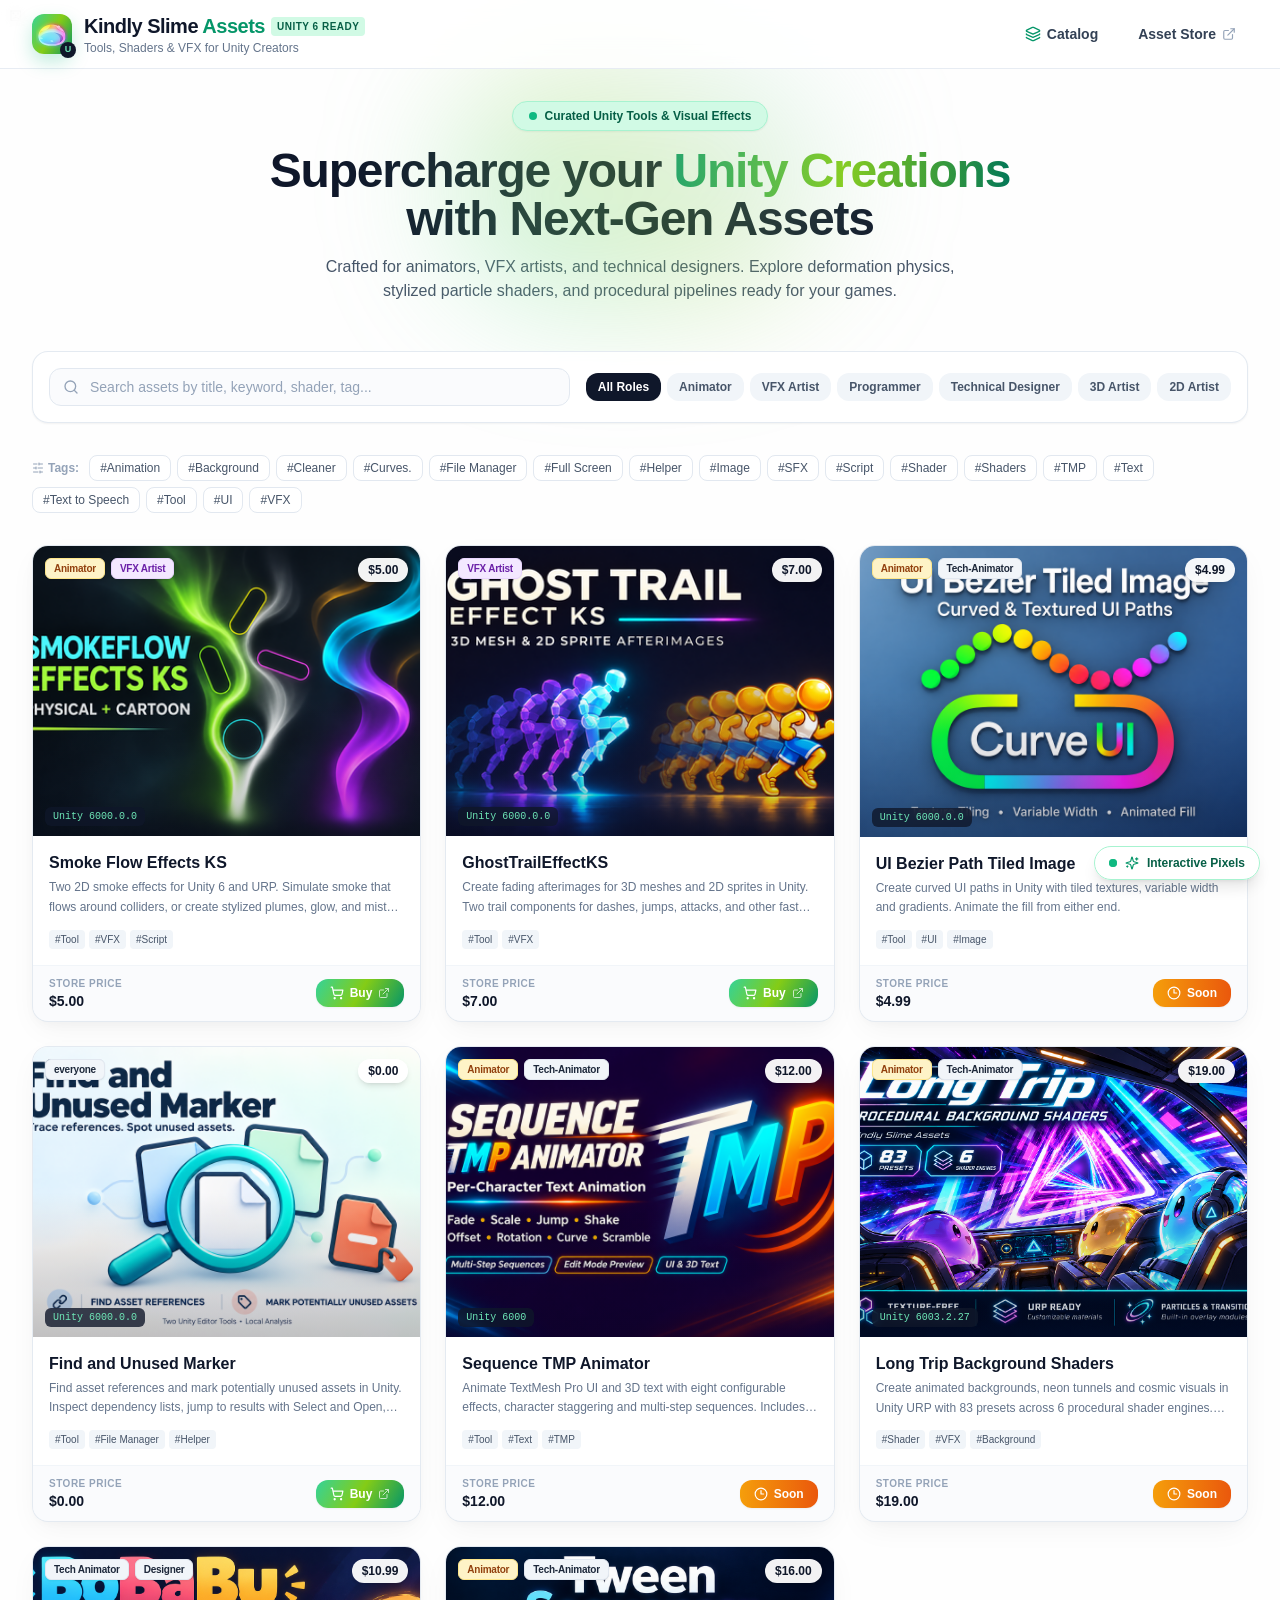
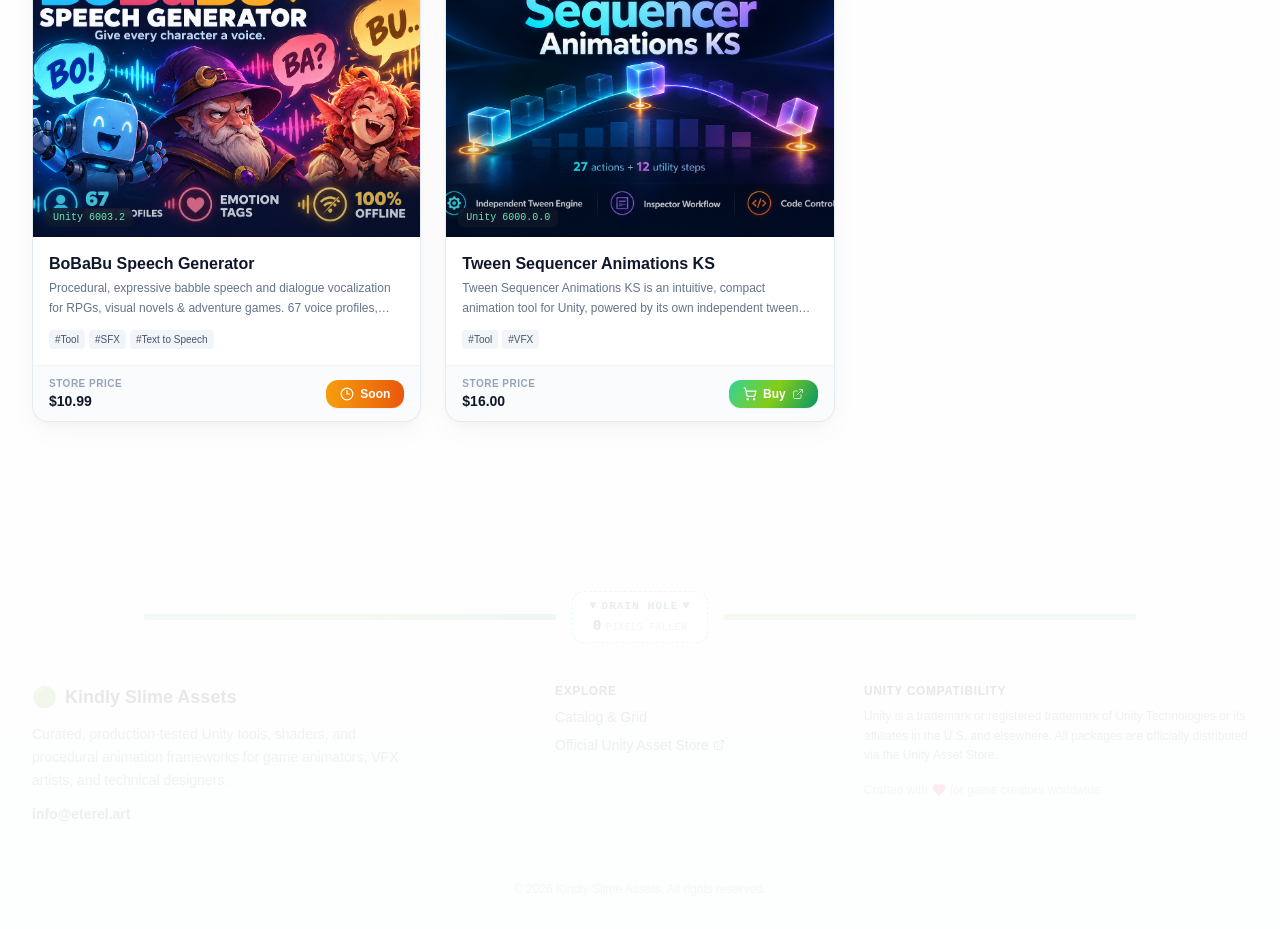
==== commit 46be7169: "+" ====
--- a/index.html
+++ b/index.html
@@ -1 +1 @@
-<!DOCTYPE html><!--T9DajQ5t9VJcR1ZSo8HqV--><html lang="en" data-theme="slime"><head><meta charSet="utf-8"/><meta name="viewport" content="width=device-width, initial-scale=1"/><link rel="preload" as="image" href="/uploads/favicon-1792960924806.png"/><link rel="stylesheet" href="/_next/static/css/ccb2f82086b17821.css" data-precedence="next"/><link rel="preload" as="script" fetchPriority="low" href="/_next/static/chunks/webpack-4772d34723bd25e0.js"/><script src="/_next/static/chunks/4bd1b696-c023c6e3521b1417.js" async=""></script><script src="/_next/static/chunks/255-a85cef9cc3a04b12.js" async=""></script><script src="/_next/static/chunks/main-app-7085bcf40c44cc89.js" async=""></script><script src="/_next/static/chunks/467-fa972514f9c76bc9.js" async=""></script><script src="/_next/static/chunks/app/layout-8eebef2918df554c.js" async=""></script><script src="/_next/static/chunks/app/page-dffa62f976667af5.js" async=""></script><title>Kindly Slime Assets - Unity Asset Store Catalog &amp; VFX Tools</title><meta name="description" content="Curated collection of game development tools, procedural animation systems, elemental VFX shaders, and retro screen filters for Unity creators."/><link rel="canonical" href="https://ks-assets.eterel.art/"/><meta property="og:title" content="Kindly Slime Assets - Unity Asset Store Catalog &amp; VFX Tools"/><meta property="og:description" content="Curated collection of game development tools, procedural animation systems, elemental VFX shaders, and retro screen filters for Unity creators."/><meta property="og:url" content="https://ks-assets.eterel.art/"/><meta property="og:site_name" content="Kindly Slime Assets"/><meta property="og:type" content="website"/><meta name="twitter:card" content="summary"/><meta name="twitter:title" content="Kindly Slime Assets - Unity Asset Store Catalog &amp; VFX Tools"/><meta name="twitter:description" content="Curated collection of game development tools, procedural animation systems, elemental VFX shaders, and retro screen filters for Unity creators."/><link rel="shortcut icon" href="/favicon.ico"/><link rel="icon" href="/uploads/favicon-1792960924806.png"/><link rel="icon" href="/favicon.ico" type="image/x-icon" sizes="64x64"/><link rel="apple-touch-icon" href="/uploads/favicon-1792960924806.png"/><script src="/_next/static/chunks/polyfills-42372ed130431b0a.js" noModule=""></script></head><body class="relative min-h-screen text-slate-900 antialiased flex flex-col justify-between"><div hidden=""><!--$--><!--/$--></div><canvas class="pointer-events-none absolute left-0 top-0 z-10 block w-full opacity-90"></canvas><div class="fixed bottom-5 right-5 z-40"><button class="accent-border hover-accent-border hover-accent-bg-pale accent-text-strong group flex items-center gap-2 rounded-full border bg-white/95 px-3.5 py-2 text-xs font-semibold shadow-lg backdrop-blur-md hover:shadow-xl transition-all" title="Open Interactive Pixel Physics Settings"><span class="relative flex h-2 w-2"><span class="accent-bg absolute inline-flex h-full w-full animate-ping rounded-full opacity-75"></span><span class="accent-bg relative inline-flex h-2 w-2 rounded-full"></span></span><svg xmlns="http://www.w3.org/2000/svg" width="24" height="24" viewBox="0 0 24 24" fill="none" stroke="currentColor" stroke-width="2" stroke-linecap="round" stroke-linejoin="round" class="lucide lucide-sparkles accent-text h-3.5 w-3.5 transition-transform group-hover:rotate-12"><path d="M9.937 15.5A2 2 0 0 0 8.5 14.063l-6.135-1.582a.5.5 0 0 1 0-.962L8.5 9.936A2 2 0 0 0 9.937 8.5l1.582-6.135a.5.5 0 0 1 .963 0L14.063 8.5A2 2 0 0 0 15.5 9.937l6.135 1.581a.5.5 0 0 1 0 .964L15.5 14.063a2 2 0 0 0-1.437 1.437l-1.582 6.135a.5.5 0 0 1-.963 0z"></path><path d="M20 3v4"></path><path d="M22 5h-4"></path><path d="M4 17v2"></path><path d="M5 18H3"></path></svg><span>Interactive Pixels</span></button></div><header class="sticky top-0 z-30 w-full border-b border-slate-200/80 bg-white/85 backdrop-blur-md transition-all"><div class="mx-auto flex max-w-7xl items-center justify-between px-4 py-3 sm:px-6 lg:px-8"><a class="group flex items-center gap-3" href="/"><div class="accent-gradient-bg accent-shadow relative flex h-10 w-10 items-center justify-center rounded-xl shadow-md transition-transform duration-200 group-hover:scale-105"><img src="/uploads/favicon-1792960924806.png" alt="Kindly Slime Assets" class="h-8 w-8 select-none object-contain" width="32" height="32"/><div class="accent-text-soft absolute -bottom-1 -right-1 flex h-4 w-4 items-center justify-center rounded-full bg-slate-900 text-[9px] font-black">U</div></div><div class="flex flex-col"><div class="flex items-center gap-1.5"><span class="font-extrabold tracking-tight text-slate-900 text-lg sm:text-xl">Kindly Slime<!-- --> <span class="accent-text">Assets</span></span><span class="accent-surface accent-text-strong hidden rounded px-1.5 py-0.5 text-[10px] font-bold uppercase tracking-wider sm:inline-block">Unity 6 Ready</span></div><p class="text-xs text-slate-500 font-medium">Tools, Shaders &amp; VFX for Unity Creators</p></div></a><div class="flex items-center gap-2 sm:gap-4"><a class="flex items-center gap-1.5 rounded-lg px-3 py-1.5 text-sm font-semibold text-slate-700 hover:bg-slate-100 hover:text-slate-900 transition-colors" href="/"><svg xmlns="http://www.w3.org/2000/svg" width="24" height="24" viewBox="0 0 24 24" fill="none" stroke="currentColor" stroke-width="2" stroke-linecap="round" stroke-linejoin="round" class="lucide lucide-layers accent-text h-4 w-4"><path d="M12.83 2.18a2 2 0 0 0-1.66 0L2.6 6.08a1 1 0 0 0 0 1.83l8.58 3.91a2 2 0 0 0 1.66 0l8.58-3.9a1 1 0 0 0 0-1.83z"></path><path d="M2 12a1 1 0 0 0 .58.91l8.6 3.91a2 2 0 0 0 1.65 0l8.58-3.9A1 1 0 0 0 22 12"></path><path d="M2 17a1 1 0 0 0 .58.91l8.6 3.91a2 2 0 0 0 1.65 0l8.58-3.9A1 1 0 0 0 22 17"></path></svg><span class="hidden sm:inline">Catalog</span></a><a href="https://assetstore.unity.com" target="_blank" rel="noopener noreferrer" class="flex items-center gap-1.5 rounded-lg px-3 py-1.5 text-sm font-semibold text-slate-700 hover:bg-slate-100 hover:text-slate-900 transition-colors"><span class="hidden sm:inline">Asset Store</span><svg xmlns="http://www.w3.org/2000/svg" width="24" height="24" viewBox="0 0 24 24" fill="none" stroke="currentColor" stroke-width="2" stroke-linecap="round" stroke-linejoin="round" class="lucide lucide-external-link h-3.5 w-3.5 text-slate-400"><path d="M15 3h6v6"></path><path d="M10 14 21 3"></path><path d="M18 13v6a2 2 0 0 1-2 2H5a2 2 0 0 1-2-2V8a2 2 0 0 1 2-2h6"></path></svg></a></div></div></header><main class="relative z-20 flex-1"><div class="mx-auto max-w-7xl px-4 py-8 sm:px-6 lg:px-8"><section class="relative mb-12 flex flex-col items-center text-center"><div class="hero-theme-glow pointer-events-none absolute -top-12 h-64 w-96 rounded-full blur-3xl"></div><div class="accent-border accent-surface accent-text-strong inline-flex items-center gap-2 rounded-full border bg-white/90 px-4 py-1.5 text-xs font-bold shadow-sm backdrop-blur-sm"><span class="accent-bg flex h-2 w-2 rounded-full animate-ping"></span><span>Curated Unity Tools &amp; Visual Effects</span></div><h1 class="mt-4 max-w-3xl text-3xl font-black tracking-tight text-slate-900 sm:text-5xl">Supercharge your<!-- --> <span class="accent-gradient-text">Unity Creations</span> <!-- -->with Next-Gen Assets</h1><p class="mt-3 max-w-2xl text-sm sm:text-base text-slate-600 leading-relaxed">Crafted for animators, VFX artists, and technical designers. Explore deformation physics, stylized particle shaders, and procedural pipelines ready for your games.</p></section><div class="flex flex-col gap-8"><div class="flex flex-col gap-4 rounded-2xl border border-slate-200/90 bg-white/90 p-4 shadow-sm backdrop-blur-md md:flex-row md:items-center md:justify-between"><div class="relative flex-1"><svg xmlns="http://www.w3.org/2000/svg" width="24" height="24" viewBox="0 0 24 24" fill="none" stroke="currentColor" stroke-width="2" stroke-linecap="round" stroke-linejoin="round" class="lucide lucide-search absolute left-3.5 top-1/2 h-4 w-4 -translate-y-1/2 text-slate-400"><circle cx="11" cy="11" r="8"></circle><path d="m21 21-4.3-4.3"></path></svg><input type="text" placeholder="Search assets by title, keyword, shader, tag..." class="focus-accent w-full rounded-xl border border-slate-200 bg-slate-50/70 py-2 pl-10 pr-4 text-sm text-slate-800 placeholder-slate-400 transition-colors focus:bg-white focus:outline-none" value=""/></div><div class="flex items-center gap-1.5 overflow-x-auto pb-1 scrollbar-none md:pb-0"><button class="shrink-0 rounded-xl px-3 py-1.5 text-xs font-bold transition-all bg-slate-900 text-white shadow-sm">All Roles</button><button class="shrink-0 rounded-xl px-3 py-1.5 text-xs font-bold transition-all bg-slate-100 text-slate-600 hover:bg-slate-200 hover:text-slate-900">Animator</button><button class="shrink-0 rounded-xl px-3 py-1.5 text-xs font-bold transition-all bg-slate-100 text-slate-600 hover:bg-slate-200 hover:text-slate-900">VFX Artist</button><button class="shrink-0 rounded-xl px-3 py-1.5 text-xs font-bold transition-all bg-slate-100 text-slate-600 hover:bg-slate-200 hover:text-slate-900">Programmer</button><button class="shrink-0 rounded-xl px-3 py-1.5 text-xs font-bold transition-all bg-slate-100 text-slate-600 hover:bg-slate-200 hover:text-slate-900">Technical Designer</button><button class="shrink-0 rounded-xl px-3 py-1.5 text-xs font-bold transition-all bg-slate-100 text-slate-600 hover:bg-slate-200 hover:text-slate-900">3D Artist</button><button class="shrink-0 rounded-xl px-3 py-1.5 text-xs font-bold transition-all bg-slate-100 text-slate-600 hover:bg-slate-200 hover:text-slate-900">2D Artist</button></div></div><div class="flex flex-wrap items-center gap-1.5 text-xs"><span class="flex items-center gap-1 font-semibold text-slate-400 mr-1"><svg xmlns="http://www.w3.org/2000/svg" width="24" height="24" viewBox="0 0 24 24" fill="none" stroke="currentColor" stroke-width="2" stroke-linecap="round" stroke-linejoin="round" class="lucide lucide-sliders-horizontal h-3 w-3"><line x1="21" x2="14" y1="4" y2="4"></line><line x1="10" x2="3" y1="4" y2="4"></line><line x1="21" x2="12" y1="12" y2="12"></line><line x1="8" x2="3" y1="12" y2="12"></line><line x1="21" x2="16" y1="20" y2="20"></line><line x1="12" x2="3" y1="20" y2="20"></line><line x1="14" x2="14" y1="2" y2="6"></line><line x1="8" x2="8" y1="10" y2="14"></line><line x1="16" x2="16" y1="18" y2="22"></line></svg>Tags:</span><button class="rounded-lg px-2.5 py-1 text-xs font-medium transition-all hover-accent-border hover-accent-text bg-white border border-slate-200 text-slate-600">#<!-- -->Animation</button><button class="rounded-lg px-2.5 py-1 text-xs font-medium transition-all hover-accent-border hover-accent-text bg-white border border-slate-200 text-slate-600">#<!-- -->Background</button><button class="rounded-lg px-2.5 py-1 text-xs font-medium transition-all hover-accent-border hover-accent-text bg-white border border-slate-200 text-slate-600">#<!-- -->Cleaner</button><button class="rounded-lg px-2.5 py-1 text-xs font-medium transition-all hover-accent-border hover-accent-text bg-white border border-slate-200 text-slate-600">#<!-- -->Curves.</button><button class="rounded-lg px-2.5 py-1 text-xs font-medium transition-all hover-accent-border hover-accent-text bg-white border border-slate-200 text-slate-600">#<!-- -->File Manager</button><button class="rounded-lg px-2.5 py-1 text-xs font-medium transition-all hover-accent-border hover-accent-text bg-white border border-slate-200 text-slate-600">#<!-- -->Full Screen</button><button class="rounded-lg px-2.5 py-1 text-xs font-medium transition-all hover-accent-border hover-accent-text bg-white border border-slate-200 text-slate-600">#<!-- -->Helper</button><button class="rounded-lg px-2.5 py-1 text-xs font-medium transition-all hover-accent-border hover-accent-text bg-white border border-slate-200 text-slate-600">#<!-- -->Image</button><button class="rounded-lg px-2.5 py-1 text-xs font-medium transition-all hover-accent-border hover-accent-text bg-white border border-slate-200 text-slate-600">#<!-- -->SFX</button><button class="rounded-lg px-2.5 py-1 text-xs font-medium transition-all hover-accent-border hover-accent-text bg-white border border-slate-200 text-slate-600">#<!-- -->Script</button><button class="rounded-lg px-2.5 py-1 text-xs font-medium transition-all hover-accent-border hover-accent-text bg-white border border-slate-200 text-slate-600">#<!-- -->Shader</button><button class="rounded-lg px-2.5 py-1 text-xs font-medium transition-all hover-accent-border hover-accent-text bg-white border border-slate-200 text-slate-600">#<!-- -->Shaders</button><button class="rounded-lg px-2.5 py-1 text-xs font-medium transition-all hover-accent-border hover-accent-text bg-white border border-slate-200 text-slate-600">#<!-- -->TMP</button><button class="rounded-lg px-2.5 py-1 text-xs font-medium transition-all hover-accent-border hover-accent-text bg-white border border-slate-200 text-slate-600">#<!-- -->Text</button><button class="rounded-lg px-2.5 py-1 text-xs font-medium transition-all hover-accent-border hover-accent-text bg-white border border-slate-200 text-slate-600">#<!-- -->Text to Speech</button><button class="rounded-lg px-2.5 py-1 text-xs font-medium transition-all hover-accent-border hover-accent-text bg-white border border-slate-200 text-slate-600">#<!-- -->Tool</button><button class="rounded-lg px-2.5 py-1 text-xs font-medium transition-all hover-accent-border hover-accent-text bg-white border border-slate-200 text-slate-600">#<!-- -->UI</button><button class="rounded-lg px-2.5 py-1 text-xs font-medium transition-all hover-accent-border hover-accent-text bg-white border border-slate-200 text-slate-600">#<!-- -->VFX</button></div><div class="grid grid-cols-1 gap-6 sm:grid-cols-2 lg:grid-cols-3"><div data-asset-card="true" class="hover-accent-border group relative flex flex-col overflow-hidden rounded-2xl border border-slate-200/90 bg-white shadow-soft-card transition-all duration-300 hover:-translate-y-1 hover:shadow-hover-card"><a class="flex flex-col flex-1" href="/asset/smoke-flow-effects-ks/"><div class="relative aspect-[4/3] w-full overflow-hidden bg-slate-100"><img src="/uploads/product-card-420x280-1794437646069.png" alt="Smoke Flow Effects KS" class="h-full w-full object-cover transition-transform duration-500 group-hover:scale-105" loading="lazy"/><div class="absolute inset-0 bg-gradient-to-t from-slate-950/40 via-transparent to-transparent opacity-60 transition-opacity group-hover:opacity-40"></div><div class="absolute top-3 left-3 flex flex-wrap gap-1.5 max-w-[80%]"><span class="rounded-md border px-2 py-0.5 text-[10px] font-bold tracking-tight shadow-sm backdrop-blur-sm bg-amber-100 text-amber-800 border-amber-200">Animator</span><span class="rounded-md border px-2 py-0.5 text-[10px] font-bold tracking-tight shadow-sm backdrop-blur-sm bg-purple-100 text-purple-800 border-purple-200">VFX Artist</span></div><div class="absolute top-3 right-3 rounded-xl bg-white/95 px-2.5 py-1 text-xs font-black text-slate-900 shadow-md backdrop-blur-sm">$5.00</div><div class="accent-text-soft absolute bottom-2.5 left-3 rounded-md bg-slate-900/80 px-2 py-0.5 text-[10px] font-mono backdrop-blur-sm">Unity <!-- -->6000.0.0</div></div><div class="flex flex-col flex-1 p-4 justify-between"><div><h3 class="group-hover-accent-text text-base font-bold text-slate-900 leading-snug line-clamp-1 transition-colors">Smoke Flow Effects KS</h3><p class="mt-1 text-xs text-slate-500 leading-relaxed line-clamp-2">Two 2D smoke effects for Unity 6 and URP. Simulate smoke that flows around colliders, or create stylized plumes, glow, and mist with procedural materials.</p></div><div class="mt-3 flex flex-wrap gap-1"><span class="rounded bg-slate-100 px-1.5 py-0.5 text-[10px] font-medium text-slate-600">#<!-- -->Tool</span><span class="rounded bg-slate-100 px-1.5 py-0.5 text-[10px] font-medium text-slate-600">#<!-- -->VFX</span><span class="rounded bg-slate-100 px-1.5 py-0.5 text-[10px] font-medium text-slate-600">#<!-- -->Script</span></div></div></a><div class="flex items-center justify-between border-t border-slate-100 bg-slate-50/70 px-4 py-2.5"><div class="flex flex-col"><span class="text-[10px] uppercase font-bold text-slate-400 tracking-wider">Store Price</span><span class="text-sm font-extrabold text-slate-900">$5.00</span></div><span class="flex cursor-not-allowed items-center gap-1.5 rounded-xl bg-gradient-to-r from-amber-500 to-orange-600 px-3.5 py-1.5 text-xs font-bold text-white shadow-sm" title="This asset is awaiting approval in the Unity Asset Store" aria-disabled="true"><svg xmlns="http://www.w3.org/2000/svg" width="24" height="24" viewBox="0 0 24 24" fill="none" stroke="currentColor" stroke-width="2" stroke-linecap="round" stroke-linejoin="round" class="lucide lucide-clock3 h-3.5 w-3.5"><circle cx="12" cy="12" r="10"></circle><polyline points="12 6 12 12 16.5 12"></polyline></svg><span>Soon</span></span></div></div><div data-asset-card="true" class="hover-accent-border group relative flex flex-col overflow-hidden rounded-2xl border border-slate-200/90 bg-white shadow-soft-card transition-all duration-300 hover:-translate-y-1 hover:shadow-hover-card"><a class="flex flex-col flex-1" href="/asset/ghosttraileffectks/"><div class="relative aspect-[4/3] w-full overflow-hidden bg-slate-100"><img src="/uploads/product-card-420x280-1794271589406.png" alt="GhostTrailEffectKS" class="h-full w-full object-cover transition-transform duration-500 group-hover:scale-105" loading="lazy"/><div class="absolute inset-0 bg-gradient-to-t from-slate-950/40 via-transparent to-transparent opacity-60 transition-opacity group-hover:opacity-40"></div><div class="absolute top-3 left-3 flex flex-wrap gap-1.5 max-w-[80%]"><span class="rounded-md border px-2 py-0.5 text-[10px] font-bold tracking-tight shadow-sm backdrop-blur-sm bg-purple-100 text-purple-800 border-purple-200">VFX Artist</span></div><div class="absolute top-3 right-3 rounded-xl bg-white/95 px-2.5 py-1 text-xs font-black text-slate-900 shadow-md backdrop-blur-sm">$6.50</div><div class="accent-text-soft absolute bottom-2.5 left-3 rounded-md bg-slate-900/80 px-2 py-0.5 text-[10px] font-mono backdrop-blur-sm">Unity <!-- -->6000.0.0</div></div><div class="flex flex-col flex-1 p-4 justify-between"><div><h3 class="group-hover-accent-text text-base font-bold text-slate-900 leading-snug line-clamp-1 transition-colors">GhostTrailEffectKS</h3><p class="mt-1 text-xs text-slate-500 leading-relaxed line-clamp-2">Create fading afterimages for 3D meshes and 2D sprites in Unity. Two trail components for dashes, jumps, attacks, and other fast moves.</p></div><div class="mt-3 flex flex-wrap gap-1"><span class="rounded bg-slate-100 px-1.5 py-0.5 text-[10px] font-medium text-slate-600">#<!-- -->Tool</span><span class="rounded bg-slate-100 px-1.5 py-0.5 text-[10px] font-medium text-slate-600">#<!-- -->VFX</span></div></div></a><div class="flex items-center justify-between border-t border-slate-100 bg-slate-50/70 px-4 py-2.5"><div class="flex flex-col"><span class="text-[10px] uppercase font-bold text-slate-400 tracking-wider">Store Price</span><span class="text-sm font-extrabold text-slate-900">$6.50</span></div><span class="flex cursor-not-allowed items-center gap-1.5 rounded-xl bg-gradient-to-r from-amber-500 to-orange-600 px-3.5 py-1.5 text-xs font-bold text-white shadow-sm" title="This asset is awaiting approval in the Unity Asset Store" aria-disabled="true"><svg xmlns="http://www.w3.org/2000/svg" width="24" height="24" viewBox="0 0 24 24" fill="none" stroke="currentColor" stroke-width="2" stroke-linecap="round" stroke-linejoin="round" class="lucide lucide-clock3 h-3.5 w-3.5"><circle cx="12" cy="12" r="10"></circle><polyline points="12 6 12 12 16.5 12"></polyline></svg><span>Soon</span></span></div></div><div data-asset-card="true" class="hover-accent-border group relative flex flex-col overflow-hidden rounded-2xl border border-slate-200/90 bg-white shadow-soft-card transition-all duration-300 hover:-translate-y-1 hover:shadow-hover-card"><a class="flex flex-col flex-1" href="/asset/ui-bezier-path-tiled-image/"><div class="relative aspect-[4/3] w-full overflow-hidden bg-slate-100"><img src="/uploads/marketing-cover-1950x1300-1794076267006.png" alt="UI Bezier Path Tiled Image" class="h-full w-full object-cover transition-transform duration-500 group-hover:scale-105" loading="lazy"/><div class="absolute inset-0 bg-gradient-to-t from-slate-950/40 via-transparent to-transparent opacity-60 transition-opacity group-hover:opacity-40"></div><div class="absolute top-3 left-3 flex flex-wrap gap-1.5 max-w-[80%]"><span class="rounded-md border px-2 py-0.5 text-[10px] font-bold tracking-tight shadow-sm backdrop-blur-sm bg-amber-100 text-amber-800 border-amber-200">Animator</span><span class="rounded-md border px-2 py-0.5 text-[10px] font-bold tracking-tight shadow-sm backdrop-blur-sm bg-slate-100 text-slate-800 border-slate-200">Tech-Animator</span></div><div class="absolute top-3 right-3 rounded-xl bg-white/95 px-2.5 py-1 text-xs font-black text-slate-900 shadow-md backdrop-blur-sm">$4.99</div><div class="accent-text-soft absolute bottom-2.5 left-3 rounded-md bg-slate-900/80 px-2 py-0.5 text-[10px] font-mono backdrop-blur-sm">Unity <!-- -->6000.0.0</div></div><div class="flex flex-col flex-1 p-4 justify-between"><div><h3 class="group-hover-accent-text text-base font-bold text-slate-900 leading-snug line-clamp-1 transition-colors">UI Bezier Path Tiled Image</h3><p class="mt-1 text-xs text-slate-500 leading-relaxed line-clamp-2">Create curved UI paths in Unity with tiled textures, variable width and gradients. Animate the fill from either end.</p></div><div class="mt-3 flex flex-wrap gap-1"><span class="rounded bg-slate-100 px-1.5 py-0.5 text-[10px] font-medium text-slate-600">#<!-- -->Tool</span><span class="rounded bg-slate-100 px-1.5 py-0.5 text-[10px] font-medium text-slate-600">#<!-- -->UI</span><span class="rounded bg-slate-100 px-1.5 py-0.5 text-[10px] font-medium text-slate-600">#<!-- -->Image</span></div></div></a><div class="flex items-center justify-between border-t border-slate-100 bg-slate-50/70 px-4 py-2.5"><div class="flex flex-col"><span class="text-[10px] uppercase font-bold text-slate-400 tracking-wider">Store Price</span><span class="text-sm font-extrabold text-slate-900">$4.99</span></div><span class="flex cursor-not-allowed items-center gap-1.5 rounded-xl bg-gradient-to-r from-amber-500 to-orange-600 px-3.5 py-1.5 text-xs font-bold text-white shadow-sm" title="This asset is awaiting approval in the Unity Asset Store" aria-disabled="true"><svg xmlns="http://www.w3.org/2000/svg" width="24" height="24" viewBox="0 0 24 24" fill="none" stroke="currentColor" stroke-width="2" stroke-linecap="round" stroke-linejoin="round" class="lucide lucide-clock3 h-3.5 w-3.5"><circle cx="12" cy="12" r="10"></circle><polyline points="12 6 12 12 16.5 12"></polyline></svg><span>Soon</span></span></div></div><div data-asset-card="true" class="hover-accent-border group relative flex flex-col overflow-hidden rounded-2xl border border-slate-200/90 bg-white shadow-soft-card transition-all duration-300 hover:-translate-y-1 hover:shadow-hover-card"><a class="flex flex-col flex-1" href="/asset/find-and-unused-marker/"><div class="relative aspect-[4/3] w-full overflow-hidden bg-slate-100"><img src="/uploads/marketing-cover-1950x1300-1793935248577.png" alt="Find and Unused Marker" class="h-full w-full object-cover transition-transform duration-500 group-hover:scale-105" loading="lazy"/><div class="absolute inset-0 bg-gradient-to-t from-slate-950/40 via-transparent to-transparent opacity-60 transition-opacity group-hover:opacity-40"></div><div class="absolute top-3 left-3 flex flex-wrap gap-1.5 max-w-[80%]"><span class="rounded-md border px-2 py-0.5 text-[10px] font-bold tracking-tight shadow-sm backdrop-blur-sm bg-slate-100 text-slate-800 border-slate-200">everyone</span></div><div class="absolute top-3 right-3 rounded-xl bg-white/95 px-2.5 py-1 text-xs font-black text-slate-900 shadow-md backdrop-blur-sm">$0.00</div><div class="accent-text-soft absolute bottom-2.5 left-3 rounded-md bg-slate-900/80 px-2 py-0.5 text-[10px] font-mono backdrop-blur-sm">Unity <!-- -->6000.0.0</div></div><div class="flex flex-col flex-1 p-4 justify-between"><div><h3 class="group-hover-accent-text text-base font-bold text-slate-900 leading-snug line-clamp-1 transition-colors">Find and Unused Marker</h3><p class="mt-1 text-xs text-slate-500 leading-relaxed line-clamp-2">Find asset references and mark potentially unused assets in Unity. Inspect dependency lists, jump to results with Select and Open, and view folder usage counts directly in the Project window.</p></div><div class="mt-3 flex flex-wrap gap-1"><span class="rounded bg-slate-100 px-1.5 py-0.5 text-[10px] font-medium text-slate-600">#<!-- -->Tool</span><span class="rounded bg-slate-100 px-1.5 py-0.5 text-[10px] font-medium text-slate-600">#<!-- -->File Manager</span><span class="rounded bg-slate-100 px-1.5 py-0.5 text-[10px] font-medium text-slate-600">#<!-- -->Helper</span></div></div></a><div class="flex items-center justify-between border-t border-slate-100 bg-slate-50/70 px-4 py-2.5"><div class="flex flex-col"><span class="text-[10px] uppercase font-bold text-slate-400 tracking-wider">Store Price</span><span class="text-sm font-extrabold text-slate-900">$0.00</span></div><span class="flex cursor-not-allowed items-center gap-1.5 rounded-xl bg-gradient-to-r from-amber-500 to-orange-600 px-3.5 py-1.5 text-xs font-bold text-white shadow-sm" title="This asset is awaiting approval in the Unity Asset Store" aria-disabled="true"><svg xmlns="http://www.w3.org/2000/svg" width="24" height="24" viewBox="0 0 24 24" fill="none" stroke="currentColor" stroke-width="2" stroke-linecap="round" stroke-linejoin="round" class="lucide lucide-clock3 h-3.5 w-3.5"><circle cx="12" cy="12" r="10"></circle><polyline points="12 6 12 12 16.5 12"></polyline></svg><span>Soon</span></span></div></div><div data-asset-card="true" class="hover-accent-border group relative flex flex-col overflow-hidden rounded-2xl border border-slate-200/90 bg-white shadow-soft-card transition-all duration-300 hover:-translate-y-1 hover:shadow-hover-card"><a class="flex flex-col flex-1" href="/asset/sequence-tmp-animator/"><div class="relative aspect-[4/3] w-full overflow-hidden bg-slate-100"><img src="/uploads/marketing-cover-1950x1300-1793930018754.png" alt="Sequence TMP Animator" class="h-full w-full object-cover transition-transform duration-500 group-hover:scale-105" loading="lazy"/><div class="absolute inset-0 bg-gradient-to-t from-slate-950/40 via-transparent to-transparent opacity-60 transition-opacity group-hover:opacity-40"></div><div class="absolute top-3 left-3 flex flex-wrap gap-1.5 max-w-[80%]"><span class="rounded-md border px-2 py-0.5 text-[10px] font-bold tracking-tight shadow-sm backdrop-blur-sm bg-amber-100 text-amber-800 border-amber-200">Animator</span><span class="rounded-md border px-2 py-0.5 text-[10px] font-bold tracking-tight shadow-sm backdrop-blur-sm bg-slate-100 text-slate-800 border-slate-200">Tech-Animator</span></div><div class="absolute top-3 right-3 rounded-xl bg-white/95 px-2.5 py-1 text-xs font-black text-slate-900 shadow-md backdrop-blur-sm">$12.00</div><div class="accent-text-soft absolute bottom-2.5 left-3 rounded-md bg-slate-900/80 px-2 py-0.5 text-[10px] font-mono backdrop-blur-sm">Unity <!-- -->6000</div></div><div class="flex flex-col flex-1 p-4 justify-between"><div><h3 class="group-hover-accent-text text-base font-bold text-slate-900 leading-snug line-clamp-1 transition-colors">Sequence TMP Animator</h3><p class="mt-1 text-xs text-slate-500 leading-relaxed line-clamp-2">Animate TextMesh Pro UI and 3D text with eight configurable effects, character staggering and multi-step sequences. Includes looping, runtime controls and Edit Mode previews.</p></div><div class="mt-3 flex flex-wrap gap-1"><span class="rounded bg-slate-100 px-1.5 py-0.5 text-[10px] font-medium text-slate-600">#<!-- -->Tool</span><span class="rounded bg-slate-100 px-1.5 py-0.5 text-[10px] font-medium text-slate-600">#<!-- -->Text</span><span class="rounded bg-slate-100 px-1.5 py-0.5 text-[10px] font-medium text-slate-600">#<!-- -->TMP</span></div></div></a><div class="flex items-center justify-between border-t border-slate-100 bg-slate-50/70 px-4 py-2.5"><div class="flex flex-col"><span class="text-[10px] uppercase font-bold text-slate-400 tracking-wider">Store Price</span><span class="text-sm font-extrabold text-slate-900">$12.00</span></div><span class="flex cursor-not-allowed items-center gap-1.5 rounded-xl bg-gradient-to-r from-amber-500 to-orange-600 px-3.5 py-1.5 text-xs font-bold text-white shadow-sm" title="This asset is awaiting approval in the Unity Asset Store" aria-disabled="true"><svg xmlns="http://www.w3.org/2000/svg" width="24" height="24" viewBox="0 0 24 24" fill="none" stroke="currentColor" stroke-width="2" stroke-linecap="round" stroke-linejoin="round" class="lucide lucide-clock3 h-3.5 w-3.5"><circle cx="12" cy="12" r="10"></circle><polyline points="12 6 12 12 16.5 12"></polyline></svg><span>Soon</span></span></div></div><div data-asset-card="true" class="hover-accent-border group relative flex flex-col overflow-hidden rounded-2xl border border-slate-200/90 bg-white shadow-soft-card transition-all duration-300 hover:-translate-y-1 hover:shadow-hover-card"><a class="flex flex-col flex-1" href="/asset/long-trip-background-shaders/"><div class="relative aspect-[4/3] w-full overflow-hidden bg-slate-100"><img src="/uploads/longtrip-1280-1793495463566.png" alt="Long Trip Background Shaders" class="h-full w-full object-cover transition-transform duration-500 group-hover:scale-105" loading="lazy"/><div class="absolute inset-0 bg-gradient-to-t from-slate-950/40 via-transparent to-transparent opacity-60 transition-opacity group-hover:opacity-40"></div><div class="absolute top-3 left-3 flex flex-wrap gap-1.5 max-w-[80%]"><span class="rounded-md border px-2 py-0.5 text-[10px] font-bold tracking-tight shadow-sm backdrop-blur-sm bg-amber-100 text-amber-800 border-amber-200">Animator</span><span class="rounded-md border px-2 py-0.5 text-[10px] font-bold tracking-tight shadow-sm backdrop-blur-sm bg-slate-100 text-slate-800 border-slate-200">Tech-Animator</span></div><div class="absolute top-3 right-3 rounded-xl bg-white/95 px-2.5 py-1 text-xs font-black text-slate-900 shadow-md backdrop-blur-sm">$19.00</div><div class="accent-text-soft absolute bottom-2.5 left-3 rounded-md bg-slate-900/80 px-2 py-0.5 text-[10px] font-mono backdrop-blur-sm">Unity <!-- -->6003.2.27</div></div><div class="flex flex-col flex-1 p-4 justify-between"><div><h3 class="group-hover-accent-text text-base font-bold text-slate-900 leading-snug line-clamp-1 transition-colors">Long Trip Background Shaders</h3><p class="mt-1 text-xs text-slate-500 leading-relaxed line-clamp-2">Create animated backgrounds, neon tunnels and cosmic visuals in Unity URP with 83 presets across 6 procedural shader engines. Customize colors, motion and geometry, then add particle overlays and transitions—all without texture assets.</p></div><div class="mt-3 flex flex-wrap gap-1"><span class="rounded bg-slate-100 px-1.5 py-0.5 text-[10px] font-medium text-slate-600">#<!-- -->Shader</span><span class="rounded bg-slate-100 px-1.5 py-0.5 text-[10px] font-medium text-slate-600">#<!-- -->VFX</span><span class="rounded bg-slate-100 px-1.5 py-0.5 text-[10px] font-medium text-slate-600">#<!-- -->Background</span></div></div></a><div class="flex items-center justify-between border-t border-slate-100 bg-slate-50/70 px-4 py-2.5"><div class="flex flex-col"><span class="text-[10px] uppercase font-bold text-slate-400 tracking-wider">Store Price</span><span class="text-sm font-extrabold text-slate-900">$19.00</span></div><span class="flex cursor-not-allowed items-center gap-1.5 rounded-xl bg-gradient-to-r from-amber-500 to-orange-600 px-3.5 py-1.5 text-xs font-bold text-white shadow-sm" title="This asset is awaiting approval in the Unity Asset Store" aria-disabled="true"><svg xmlns="http://www.w3.org/2000/svg" width="24" height="24" viewBox="0 0 24 24" fill="none" stroke="currentColor" stroke-width="2" stroke-linecap="round" stroke-linejoin="round" class="lucide lucide-clock3 h-3.5 w-3.5"><circle cx="12" cy="12" r="10"></circle><polyline points="12 6 12 12 16.5 12"></polyline></svg><span>Soon</span></span></div></div><div data-asset-card="true" class="hover-accent-border group relative flex flex-col overflow-hidden rounded-2xl border border-slate-200/90 bg-white shadow-soft-card transition-all duration-300 hover:-translate-y-1 hover:shadow-hover-card"><a class="flex flex-col flex-1" href="/asset/bobabu-speech-generator/"><div class="relative aspect-[4/3] w-full overflow-hidden bg-slate-100"><img src="/uploads/marketing-1280-1793495694447.png" alt="BoBaBu Speech Generator" class="h-full w-full object-cover transition-transform duration-500 group-hover:scale-105" loading="lazy"/><div class="absolute inset-0 bg-gradient-to-t from-slate-950/40 via-transparent to-transparent opacity-60 transition-opacity group-hover:opacity-40"></div><div class="absolute top-3 left-3 flex flex-wrap gap-1.5 max-w-[80%]"><span class="rounded-md border px-2 py-0.5 text-[10px] font-bold tracking-tight shadow-sm backdrop-blur-sm bg-slate-100 text-slate-800 border-slate-200">Tech Animator</span><span class="rounded-md border px-2 py-0.5 text-[10px] font-bold tracking-tight shadow-sm backdrop-blur-sm bg-slate-100 text-slate-800 border-slate-200">Designer</span></div><div class="absolute top-3 right-3 rounded-xl bg-white/95 px-2.5 py-1 text-xs font-black text-slate-900 shadow-md backdrop-blur-sm">$10.99</div><div class="accent-text-soft absolute bottom-2.5 left-3 rounded-md bg-slate-900/80 px-2 py-0.5 text-[10px] font-mono backdrop-blur-sm">Unity <!-- -->6003.2</div></div><div class="flex flex-col flex-1 p-4 justify-between"><div><h3 class="group-hover-accent-text text-base font-bold text-slate-900 leading-snug line-clamp-1 transition-colors">BoBaBu Speech Generator</h3><p class="mt-1 text-xs text-slate-500 leading-relaxed line-clamp-2">Procedural, expressive babble speech and dialogue vocalization for RPGs, visual novels &amp; adventure games. 67 voice profiles, emotion tags, syllable banks, and text animation sync.</p></div><div class="mt-3 flex flex-wrap gap-1"><span class="rounded bg-slate-100 px-1.5 py-0.5 text-[10px] font-medium text-slate-600">#<!-- -->Tool</span><span class="rounded bg-slate-100 px-1.5 py-0.5 text-[10px] font-medium text-slate-600">#<!-- -->SFX</span><span class="rounded bg-slate-100 px-1.5 py-0.5 text-[10px] font-medium text-slate-600">#<!-- -->Text to Speech</span></div></div></a><div class="flex items-center justify-between border-t border-slate-100 bg-slate-50/70 px-4 py-2.5"><div class="flex flex-col"><span class="text-[10px] uppercase font-bold text-slate-400 tracking-wider">Store Price</span><span class="text-sm font-extrabold text-slate-900">$10.99</span></div><span class="flex cursor-not-allowed items-center gap-1.5 rounded-xl bg-gradient-to-r from-amber-500 to-orange-600 px-3.5 py-1.5 text-xs font-bold text-white shadow-sm" title="This asset is awaiting approval in the Unity Asset Store" aria-disabled="true"><svg xmlns="http://www.w3.org/2000/svg" width="24" height="24" viewBox="0 0 24 24" fill="none" stroke="currentColor" stroke-width="2" stroke-linecap="round" stroke-linejoin="round" class="lucide lucide-clock3 h-3.5 w-3.5"><circle cx="12" cy="12" r="10"></circle><polyline points="12 6 12 12 16.5 12"></polyline></svg><span>Soon</span></span></div></div><div data-asset-card="true" class="hover-accent-border group relative flex flex-col overflow-hidden rounded-2xl border border-slate-200/90 bg-white shadow-soft-card transition-all duration-300 hover:-translate-y-1 hover:shadow-hover-card"><a class="flex flex-col flex-1" href="/asset/tween-sequencer-animations-ks/"><div class="relative aspect-[4/3] w-full overflow-hidden bg-slate-100"><img src="/uploads/marketing-1280-1793495843586.png" alt="Tween Sequencer Animations KS" class="h-full w-full object-cover transition-transform duration-500 group-hover:scale-105" loading="lazy"/><div class="absolute inset-0 bg-gradient-to-t from-slate-950/40 via-transparent to-transparent opacity-60 transition-opacity group-hover:opacity-40"></div><div class="absolute top-3 left-3 flex flex-wrap gap-1.5 max-w-[80%]"><span class="rounded-md border px-2 py-0.5 text-[10px] font-bold tracking-tight shadow-sm backdrop-blur-sm bg-amber-100 text-amber-800 border-amber-200">Animator</span><span class="rounded-md border px-2 py-0.5 text-[10px] font-bold tracking-tight shadow-sm backdrop-blur-sm bg-slate-100 text-slate-800 border-slate-200">Tech-Animator</span></div><div class="absolute top-3 right-3 rounded-xl bg-white/95 px-2.5 py-1 text-xs font-black text-slate-900 shadow-md backdrop-blur-sm">$16.00</div><div class="accent-text-soft absolute bottom-2.5 left-3 rounded-md bg-slate-900/80 px-2 py-0.5 text-[10px] font-mono backdrop-blur-sm">Unity <!-- -->6000.0.0</div></div><div class="flex flex-col flex-1 p-4 justify-between"><div><h3 class="group-hover-accent-text text-base font-bold text-slate-900 leading-snug line-clamp-1 transition-colors">Tween Sequencer Animations KS</h3><p class="mt-1 text-xs text-slate-500 leading-relaxed line-clamp-2">Tween Sequencer Animations KS is an intuitive, compact animation tool for Unity, powered by its own independent tween engine with no DOTween dependency. Build sequences in the Inspector using 27 actions and 12 utility and playback steps, with edit-mode preview, flexible easing and nested sequences. Control playback from code and replace targets at runtime—easy to get started, flexible for advanced workflows.</p></div><div class="mt-3 flex flex-wrap gap-1"><span class="rounded bg-slate-100 px-1.5 py-0.5 text-[10px] font-medium text-slate-600">#<!-- -->Tool</span><span class="rounded bg-slate-100 px-1.5 py-0.5 text-[10px] font-medium text-slate-600">#<!-- -->VFX</span></div></div></a><div class="flex items-center justify-between border-t border-slate-100 bg-slate-50/70 px-4 py-2.5"><div class="flex flex-col"><span class="text-[10px] uppercase font-bold text-slate-400 tracking-wider">Store Price</span><span class="text-sm font-extrabold text-slate-900">$16.00</span></div><a href="https://assetstore.unity.com/packages/package/8646931" target="_blank" rel="noopener noreferrer" class="accent-gradient-bg group/btn flex items-center gap-1.5 rounded-xl px-3.5 py-1.5 text-xs font-bold text-white shadow-sm hover:shadow-md transition-all duration-200" title="Open in Unity Asset Store"><svg xmlns="http://www.w3.org/2000/svg" width="24" height="24" viewBox="0 0 24 24" fill="none" stroke="currentColor" stroke-width="2" stroke-linecap="round" stroke-linejoin="round" class="lucide lucide-shopping-cart h-3.5 w-3.5 transition-transform group-hover/btn:scale-110"><circle cx="8" cy="21" r="1"></circle><circle cx="19" cy="21" r="1"></circle><path d="M2.05 2.05h2l2.66 12.42a2 2 0 0 0 2 1.58h9.78a2 2 0 0 0 1.95-1.57l1.65-7.43H5.12"></path></svg><span>Buy</span><svg xmlns="http://www.w3.org/2000/svg" width="24" height="24" viewBox="0 0 24 24" fill="none" stroke="currentColor" stroke-width="2" stroke-linecap="round" stroke-linejoin="round" class="lucide lucide-external-link h-3 w-3 opacity-70"><path d="M15 3h6v6"></path><path d="M10 14 21 3"></path><path d="M18 13v6a2 2 0 0 1-2 2H5a2 2 0 0 1-2-2V8a2 2 0 0 1 2-2h6"></path></svg></a></div></div></div></div></div><!--$--><!--/$--></main><footer class="relative mt-24 w-full overflow-hidden border-t border-slate-200/90 bg-gradient-to-b from-slate-50 to-slate-100 pt-10 pb-8 text-slate-600"><div class="relative mx-auto mb-10 max-w-5xl px-4"><div class="flex items-center justify-between gap-4 text-xs font-mono text-slate-400"><div class="h-1.5 flex-1 rounded-full bg-slate-300 relative overflow-hidden"><div class="accent-gradient-bg absolute inset-0 opacity-60"></div></div><div class="accent-border-strong flex flex-col items-center px-4 py-1.5 rounded-xl border border-dashed bg-white shadow-sm text-center"><span class="accent-text-strong text-[11px] font-bold uppercase tracking-widest flex items-center gap-1"><span class="inline-block animate-bounce text-xs">▼</span>DRAIN HOLE<span class="inline-block animate-bounce text-xs">▼</span></span><span class="mt-0.5 flex items-baseline gap-1 text-[10px] uppercase tracking-wide text-slate-400"><strong class="text-sm font-black tabular-nums text-slate-900">0</strong>pixels fallen</span></div><div class="h-1.5 flex-1 rounded-full bg-slate-300 relative overflow-hidden"><div class="accent-gradient-bg-reverse absolute inset-0 opacity-60"></div></div></div></div><div class="mx-auto max-w-7xl px-4 sm:px-6 lg:px-8"><div class="grid grid-cols-1 gap-8 md:grid-cols-3"><div class="flex flex-col gap-3"><div class="flex items-center gap-2 font-extrabold text-slate-900 text-lg"><span class="text-xl">🟢</span><span>Kindly Slime Assets</span></div><p class="text-sm text-slate-500 leading-relaxed">Curated, production-tested Unity tools, shaders, and procedural animation frameworks for game animators, VFX artists, and technical designers.</p><a href="mailto:info@eterel.art" class="hover-accent-text w-fit text-sm font-semibold text-slate-600 transition-colors">info@eterel.art</a></div><div class="flex flex-col gap-2 md:items-center"><div class="flex flex-col gap-2"><h4 class="text-xs font-bold uppercase tracking-wider text-slate-900">Explore</h4><a class="hover-accent-text text-sm transition-colors" href="/">Catalog &amp; Grid</a><a href="https://assetstore.unity.com" target="_blank" rel="noopener noreferrer" class="hover-accent-text inline-flex items-center gap-1 text-sm transition-colors">Official Unity Asset Store <svg xmlns="http://www.w3.org/2000/svg" width="24" height="24" viewBox="0 0 24 24" fill="none" stroke="currentColor" stroke-width="2" stroke-linecap="round" stroke-linejoin="round" class="lucide lucide-external-link h-3 w-3"><path d="M15 3h6v6"></path><path d="M10 14 21 3"></path><path d="M18 13v6a2 2 0 0 1-2 2H5a2 2 0 0 1-2-2V8a2 2 0 0 1 2-2h6"></path></svg></a></div></div><div class="flex flex-col gap-2"><h4 class="text-xs font-bold uppercase tracking-wider text-slate-900">Unity Compatibility</h4><p class="text-xs text-slate-500 leading-relaxed">Unity is a trademark or registered trademark of Unity Technologies or its affiliates in the U.S. and elsewhere. All packages are officially distributed via the Unity Asset Store.</p><div class="mt-2 flex items-center gap-1 text-xs text-slate-400"><span>Crafted with</span><svg xmlns="http://www.w3.org/2000/svg" width="24" height="24" viewBox="0 0 24 24" fill="none" stroke="currentColor" stroke-width="2" stroke-linecap="round" stroke-linejoin="round" class="lucide lucide-heart h-3.5 w-3.5 text-rose-500 fill-rose-500"><path d="M19 14c1.49-1.46 3-3.21 3-5.5A5.5 5.5 0 0 0 16.5 3c-1.76 0-3 .5-4.5 2-1.5-1.5-2.74-2-4.5-2A5.5 5.5 0 0 0 2 8.5c0 2.3 1.5 4.05 3 5.5l7 7Z"></path></svg><span>for game creators worldwide</span></div></div></div><div class="mt-8 border-t border-slate-200/60 pt-6 text-center text-xs text-slate-400">© <!-- -->2026<!-- --> <!-- -->Kindly Slime Assets. All rights reserved.</div></div></footer><script src="/_next/static/chunks/webpack-4772d34723bd25e0.js" id="_R_" async=""></script><script>(self.__next_f=self.__next_f||[]).push([0])</script><script>self.__next_f.push([1,"1:\"$Sreact.fragment\"\n2:I[3754,[\"467\",\"static/chunks/467-fa972514f9c76bc9.js\",\"177\",\"static/chunks/app/layout-8eebef2918df554c.js\"],\"default\"]\n3:I[63,[\"467\",\"static/chunks/467-fa972514f9c76bc9.js\",\"177\",\"static/chunks/app/layout-8eebef2918df554c.js\"],\"default\"]\n4:I[9766,[],\"\"]\n5:I[8924,[],\"\"]\n6:I[1544,[\"467\",\"static/chunks/467-fa972514f9c76bc9.js\",\"177\",\"static/chunks/app/layout-8eebef2918df554c.js\"],\"default\"]\n8:I[4431,[],\"OutletBoundary\"]\na:I[5278,[],\"AsyncMetadataOutlet\"]\nc:I[4431,[],\"ViewportBoundary\"]\ne:I[4431,[],\"MetadataBoundary\"]\nf:\"$Sreact.suspense\"\n11:I[7150,[],\"\"]\n:HL[\"/_next/static/css/ccb2f82086b17821.css\",\"style\"]\n"])</script><script>self.__next_f.push([1,"0:{\"P\":null,\"b\":\"T9DajQ5t9VJcR1ZSo8HqV\",\"p\":\"\",\"c\":[\"\",\"\"],\"i\":false,\"f\":[[[\"\",{\"children\":[\"__PAGE__\",{}]},\"$undefined\",\"$undefined\",true],[\"\",[\"$\",\"$1\",\"c\",{\"children\":[[[\"$\",\"link\",\"0\",{\"rel\":\"stylesheet\",\"href\":\"/_next/static/css/ccb2f82086b17821.css\",\"precedence\":\"next\",\"crossOrigin\":\"$undefined\",\"nonce\":\"$undefined\"}]],[\"$\",\"html\",null,{\"lang\":\"en\",\"data-theme\":\"slime\",\"children\":[\"$\",\"body\",null,{\"className\":\"relative min-h-screen text-slate-900 antialiased flex flex-col justify-between\",\"children\":[[\"$\",\"$L2\",null,{}],[\"$\",\"$L3\",null,{}],[\"$\",\"main\",null,{\"className\":\"relative z-20 flex-1\",\"children\":[\"$\",\"$L4\",null,{\"parallelRouterKey\":\"children\",\"error\":\"$undefined\",\"errorStyles\":\"$undefined\",\"errorScripts\":\"$undefined\",\"template\":[\"$\",\"$L5\",null,{}],\"templateStyles\":\"$undefined\",\"templateScripts\":\"$undefined\",\"notFound\":[[[\"$\",\"title\",null,{\"children\":\"404: This page could not be found.\"}],[\"$\",\"div\",null,{\"style\":{\"fontFamily\":\"system-ui,\\\"Segoe UI\\\",Roboto,Helvetica,Arial,sans-serif,\\\"Apple Color Emoji\\\",\\\"Segoe UI Emoji\\\"\",\"height\":\"100vh\",\"textAlign\":\"center\",\"display\":\"flex\",\"flexDirection\":\"column\",\"alignItems\":\"center\",\"justifyContent\":\"center\"},\"children\":[\"$\",\"div\",null,{\"children\":[[\"$\",\"style\",null,{\"dangerouslySetInnerHTML\":{\"__html\":\"body{color:#000;background:#fff;margin:0}.next-error-h1{border-right:1px solid rgba(0,0,0,.3)}@media (prefers-color-scheme:dark){body{color:#fff;background:#000}.next-error-h1{border-right:1px solid rgba(255,255,255,.3)}}\"}}],[\"$\",\"h1\",null,{\"className\":\"next-error-h1\",\"style\":{\"display\":\"inline-block\",\"margin\":\"0 20px 0 0\",\"padding\":\"0 23px 0 0\",\"fontSize\":24,\"fontWeight\":500,\"verticalAlign\":\"top\",\"lineHeight\":\"49px\"},\"children\":404}],[\"$\",\"div\",null,{\"style\":{\"display\":\"inline-block\"},\"children\":[\"$\",\"h2\",null,{\"style\":{\"fontSize\":14,\"fontWeight\":400,\"lineHeight\":\"49px\",\"margin\":0},\"children\":\"This page could not be found.\"}]}]]}]}]],[]],\"forbidden\":\"$undefined\",\"unauthorized\":\"$undefined\"}]}],[\"$\",\"$L6\",null,{}]]}]}]]}],{\"children\":[\"__PAGE__\",[\"$\",\"$1\",\"c\",{\"children\":[\"$L7\",null,[\"$\",\"$L8\",null,{\"children\":[\"$L9\",[\"$\",\"$La\",null,{\"promise\":\"$@b\"}]]}]]}],{},null,false]},null,false],[\"$\",\"$1\",\"h\",{\"children\":[null,[[\"$\",\"$Lc\",null,{\"children\":\"$Ld\"}],null],[\"$\",\"$Le\",null,{\"children\":[\"$\",\"div\",null,{\"hidden\":true,\"children\":[\"$\",\"$f\",null,{\"fallback\":null,\"children\":\"$L10\"}]}]}]]}],false]],\"m\":\"$undefined\",\"G\":[\"$11\",[]],\"s\":false,\"S\":true}\n"])</script><script>self.__next_f.push([1,"12:I[2080,[\"467\",\"static/chunks/467-fa972514f9c76bc9.js\",\"974\",\"static/chunks/app/page-dffa62f976667af5.js\"],\"default\"]\n13:T4fe,"])</script><script>self.__next_f.push([1,"Smoke Flow Effects KS gives you two ways to add 2D smoke to your Unity project. Use Physical FX when smoke needs to flow around level geometry or react to moving objects. Use 2D Cartoon for stylized plumes, glow, and soft mist driven by an animated material.\n\n**SmokeFlow Physical FX**\n\nSimulate density and velocity on a local CPU grid. Closed 2D colliders can block the flow, and moving influencers can push smoke, leave wakes, or emit density. Adjust wind, buoyancy, turbulence, and dissipation in the Inspector. Map density to a color gradient and switch between smooth and pixel-art filtering. Multiple nearby emitters can share the same domain, with Mobile, Balanced, and High presets to tune simulation cost.\n\n**SmokeFlow 2D Cartoon**\n\nStart with Alpha Blend, Additive Glow, Soft Mist, or Shaped Flow. Adjust tint, opacity, density, plume width, rise, drift, sway, and warp through the material. Use the included uGUI Image prefab or assign a material to a quad. Procedural animation runs in the shader without a CPU flow grid.\n\n**Two interactive Smoke Lab demos**\n\nDrag obstacles, adjust wind, and compare three independent Physical domains. In the Cartoon demo, tune and pause each preset independently and switch between dark and light backgrounds to compare blending."])</script><script>self.__next_f.push([1,"14:T740,"])</script><script>self.__next_f.push([1,"- **Unity version** — Unity 6 (6000.0+). The included scenes and Cartoon shaders use URP.\n- **Unity packages** — uGUI (`com.unity.ugui` 2.0.0) for UI prefabs and demo panels. The supplied demo EventSystems use the Input System (`com.unity.inputsystem`). Physical collider interactions use Unity Physics 2D.\n- **Physical simulation** — A bounded CPU density and velocity grid in local XY, displayed as one texture on a SpriteRenderer per domain. Grid dimensions are clamped to 16–128 cells per axis. Supports up to 16 emitter transforms and 16 overlapping influencers per domain. No Burst, Jobs, or compute shaders required.\n- **Physical collider shapes** — BoxCollider2D, CircleCollider2D, CapsuleCollider2D, PolygonCollider2D, and filled CompositeCollider2D. Includes Push, Obstacle, and Push And Obstacle modes.\n- **Physical quality controls** — Mobile, Balanced, and High presets, adjustable solver settings, per-frame step limits, optional pause when invisible, and Edit Mode preview.\n- **Physical rendering** — Density gradient with adjustable opacity, plus Bilinear or Point filtering. The included demo uses URP 2D Unlit. Custom materials must sample the sprite texture.\n- **Cartoon rendering** — Unlit procedural URP shaders with Alpha Blend, Additive, and Premultiplied variants. Four material presets for quads and uGUI Image. The Cartoon shaders do not support uGUI stencil masks or RectMask2D clipping.\n- **Included content** — Two interactive demo scenes, runtime scripts, shaders and materials, sample prefabs including a Cartoon particle example, and documentation.\nTested with Unity 6.3 (6000.3) and URP 17.3. Unity 2022.3 and 2023.x have not been validated and require compatibility adjustments. The included Cartoon shaders and demo scenes require URP. Built-in Render Pipeline and HDRP shader variants are not included."])</script><script>self.__next_f.push([1,"15:T50a,"])</script><script>self.__next_f.push([1,"Ghost Trail Effect KS gives fast movement a visible history. Leave a fading chain of poses behind a dashing 3D character, or echo the individual sprite frames of a 2D attack. The package includes two dedicated afterimage systems.\n\n**3D Mesh Trails**  \nCapture the current pose of an animated skinned mesh or leave snapshots of a regular mesh as it moves. Use continuous emission for sustained movement or trigger a finite burst for a dodge, jump, or attack. Shape each ghost with a lifetime color gradient, emission fade on compatible materials, independent scale curves for each axis, and optional world-space drift. Included URP presets cover additive echo and a procedural wireframe look.\n\n**2D Sprite Trails**  \nCapture the current frame of a single SpriteRenderer or an active child sprite hierarchy. Keep the source colors or give the trail its own tint or lifetime gradient. Control sorting, set a movement threshold to avoid leaving ghosts while idle, and preview the result in Edit Mode.\n\nBoth components let you choose world or local space and adjust the spawn interval, ghost lifetime, and maximum ghost count. Start with the self-contained 3D Quick Start or the looping 2D sprite demo. A bonus sprite sequence player plays frame animations on a SpriteRenderer or Unity UI Image."])</script><script>self.__next_f.push([1,"16:T588,"])</script><script>self.__next_f.push([1,"- **Package version and format** — 1.0.0, distributed as a `.unitypackage`.\n- **Verified setup** — Unity 6.3 LTS (6000.3.27f2), URP 17.3.0, Windows Editor.\n- **Render pipeline** — Supplied shaders and materials target URP. Built-in and HDRP require replacement materials and are outside the verified shader configuration.\n- **3D sources** — MeshFilter with MeshRenderer and SkinnedMeshRenderer. Animated poses are captured with `BakeMesh`. Shared materials and per-renderer MaterialPropertyBlocks control supported fade and emission properties.\n- **2D sources** — SpriteRenderer and active child sprite hierarchies. Snapshots preserve sprite frames and renderer state. SpriteSkin and custom shader deformation are outside capture support. Trail capture is SpriteRenderer-only.\n- **Runtime budgets** — Both components expose spawn interval, lifetime, and a per-emitter cap. Snapshots allocate and destroy runtime objects without pooling. Mesh count and sprite hierarchy size affect the cost of each snapshot.\n- **Bonus sequence player** — Supports SpriteRenderer and Unity UI Image playback. Requires the Unity UI package (`com.unity.ugui`).\n- **Included examples and documentation** — Self-contained 3D Quick Start, looping 2D sprite demo, sample prefabs and materials, and offline user manuals. The extended Motion Lab Runner workbench shown in reference screenshots is outside the portable package."])</script><script>self.__next_f.push([1,"17:T48b,"])</script><script>self.__next_f.push([1,"**UI Bezier Path Tiled Image** lets you draw curved, textured paths directly on a Unity Canvas. Use it for map routes, skill tree connections, progress indicators, timelines, and animated cables or energy lines.\n\n**Shape paths in the Scene view**\n\nMove Transform control points to define the route. Adjust corner roundness and width at individual points to create tight bends, smooth turns or tapered sections. The component generates the UI mesh automatically and creates three starter points when the point list is empty. Add and reorder points in the Inspector, or close the path into a loop.\n\n**Repeat textures along the path**\n\nAssign a texture and use Tile Length to control how often it repeats. The texture follows the path by distance, so you can change the shape while keeping the tiling consistent. Apply a color gradient along the path for additional control over color and opacity.\n\n**Animate the path from either end**\n\nUse Fill Right and Fill Left to reveal a route from its start, its end, or both ends. Move control points at runtime to update connections between moving UI elements. For fixed paths, enable Static Points to skip movement checks."])</script><script>self.__next_f.push([1,"18:T4fc,"])</script><script>self.__next_f.push([1,"- **Version** — 1.3.8.\n- **Requirements** — Unity UI (uGUI), a Canvas, and at least two valid Transform control points.\n- **Component** — `UIBezierTiledImage`, based on `MaskableGraphic`. Generates geometry with `VertexHelper`.\n- **Path controls** — Ordered Transform points, per-point Roundness and Width Multiplier, adjustable Roundness Segments, and optional closed loops.\n- **Texture mapping** — UVs advance by path distance. Tile Length controls repeat spacing. Use Repeat or Mirror wrap mode for tiling. With no texture assigned, the component uses Unity’s white UI texture.\n- **Color** — A gradient controls vertex color and alpha along the path.\n- **Fill animation** — Fill Right and Fill Left each range from 0 to 1. If their sum exceeds 1, the values are normalized to fit the full path.\n- **Runtime updates** — Moving control points rebuild the mesh when Static Points is disabled.\n- **Editor tools** — Scene view gizmos, a reorderable point list, and a texture wrap mode warning.\n- **Geometry note** — In 1.3.8, Width and the per-point Width Multiplier control strip thickness. The serialized Height field does not independently affect the geometry.\n- **Dependencies** — No third-party libraries, online services or custom shaders required."])</script><script>self.__next_f.push([1,"19:T8b6,"])</script><script>self.__next_f.push([1,"**Find and Unused Marker** combines two Unity Editor tools for understanding asset usage across your project. Locate references to a selected asset, inspect dependency chains, and highlight potentially unused content directly in the Project window.\n\n**See where an asset is used**\n\nSelect an asset and run **Find Selected Asset**. The Find This window displays detected direct references and indirect dependencies in a convenient list.\n\nClick **Select** to highlight the referring asset in the Project window. For direct references, **Open** can open the corresponding file at its serialized line when supported by the associated editor.\n\nSearch covers prefabs, scenes, ScriptableObjects, materials, Animator Controllers and animation clips in both Assets and installed packages.\n\n**Review potentially unused assets**\n\nRun **Research Unused Assets** to scan your project and display Unused labels and red overlays on supported assets. Folder rows in the Project window’s main list also show used and unused counts, helping you review content by folder.\n\nThe analysis considers enabled Build Settings scenes, preloaded assets, recognized Resources loading paths and Addressable entries when the Addressables Editor package is installed. It also traverses dependencies from saved prefabs and scenes outside Build Settings.\n\nUse **Hide Unused Markers** to clear the overlays, and rerun the scan after changing references.\n\n**Inspect references with greater context**\n\nDirect references can include serialized line numbers and context when assets use readable text serialization. The shared dependency analyzer filters references belonging to proven orphaned prefab overrides.\n\n**Understand the results**\n\nAn Unused marker means that the scan found no recognized use. Review marked assets before removing them, especially when your project uses dynamically generated paths, reflection, AssetBundles or custom loading systems.\n\nMarkers apply to supported assets under Assets. Scripts, assemblies, debugging symbols, assembly definitions and scenes are excluded from unused overlays. Markers are temporary and disappear on domain reload.\n\nBoth tools run locally in the Unity Editor. They do not delete, move or rewrite project assets."])</script><script>self.__next_f.push([1,"1a:T8e3,"])</script><script>self.__next_f.push([1,"- **Version** — 1.8.0.\n- **Minimum Unity version** — 2022.3.62f2.\n- **Render pipelines** — Built-in, URP and HDRP.\n- **Package type** — Unity Editor tools.\n- **Package ID** — art.eterel.find-and-unused-marker.\n- **Namespace** — art.eterel.\n- **Dependencies** — No third-party dependencies. Addressables integration is optional.\n\n**Reference search**\n\n- Lists direct serialized GUID references and indirect dependency chains.\n- Inspects prefabs, scenes, ScriptableObject assets, materials, Animator Controllers and animation clips.\n- Searches saved assets in Assets and installed packages.\n- Select highlights the referring asset.\n- Open supports navigation to direct serialized references when the associated editor supports it.\n- Line numbers and reference context require readable text serialization. Force Text is recommended.\n- Binary assets can appear as dependency results.\n- Filters references belonging to proven orphaned prefab overrides.\n\n**Unused asset analysis**\n\n- Starts from enabled Build Settings scenes, preloaded assets, recognized Resources loading paths and optional Addressable entries.\n- Traverses dependencies from every saved prefab and scene, including those outside Build Settings.\n- Recognizes literal Resources paths and simple string-variable assignments in C# files under Assets.\n- Displays temporary Unused labels, red overlays and folder used/unused counts.\n- Unused overlays apply to supported assets under Assets.\n- Scripts, assemblies, debugging symbols, assembly definitions and scenes are excluded from unused overlays.\n- Markers disappear on domain reload and are hidden during Play Mode.\n\n**Workflow and limitations**\n\n- Save scenes and prefabs before scanning. Rerun analysis after reference changes.\n- Runtime-generated paths, concatenated strings, reflection, custom loaders, AssetBundles, external content and package C# Resources calls have limited scan visibility.\n- Resources path detection is heuristic and may recognize commented-out code.\n- Dependencies of unused prefabs and scenes are retained, so usage results do not establish whether an asset is included in a build.\n- Large projects may keep the Editor busy while dependencies are resolved.\n- All analysis runs locally, with no network access or telemetry."])</script><script>self.__next_f.push([1,"1b:T87d,"])</script><script>self.__next_f.push([1,"**Sequence TMP Animator** brings expressive motion to TextMesh Pro UI and 3D text. Animate individual characters or entire strings, combine effects, and build multi-step sequences directly in the Unity Inspector.\n\nCreate animated titles, dialogue reveals, notifications, menu labels and world-space text with curve-controlled motion and adjustable character timing.\n\n**Eight configurable effects**\n\n- **Fade** — animate character transparency.\n- **Scale** — control horizontal and vertical scale around each glyph’s center.\n- **Jump** — add curve-controlled vertical movement.\n- **Shake** — apply animated displacement.\n- **Offset** — control horizontal and vertical movement independently.\n- **Rotation** — rotate characters around their centers.\n- **Text Curve** — bend text along a custom curve.\n- **Scramble** — cycle through replacement characters while preserving rich-text tags.\n\n**Compose multi-step animations**\n\nArrange and reorder steps, then play them sequentially or simultaneously. Configure delays, durations and animation curves, stagger characters from left to right or right to left, and loop individual animations or complete sequences.\n\n**Preview directly in the Editor**\n\nTest a single animation or a complete sequence in Edit Mode. Preview restores the original text geometry when the Inspector closes, helping you experiment safely while working on your scene.\n\n**Control playback from your game**\n\nUse Play On Awake for automatic playback or trigger animations through the runtime Play and Stop API. Configure finite or unlimited loops, hold the final pose during loop delays, and smoothly restore the original text after playback.\n\n**UI and 3D text support**\n\nUse the same animation system with TextMeshProUGUI and world-space TextMeshPro. Effects operate directly on TMP mesh data and work with Built-in, URP and HDRP projects.\n\n**Showcase and documentation included**\n\nExplore UI and 3D text examples covering staggered fades, scramble, waves, shake, rotation and curved text. A central four-step sequence demonstrates character entrance, wave motion, wobble and fly-away effects. Offline HTML and PDF documentation is included."])</script><script>self.__next_f.push([1,"1c:T7de,"])</script><script>self.__next_f.push([1,"- **Version** — 1.8.0.\n- **Minimum Unity version** — 2022.3.62f2.\n- **Verified Unity version** — Unity 6.3, 6000.3.27f1.\n- **Required packages** — Unity UI / TextMesh Pro. Import TMP Essential Resources in Unity 2022.3 before opening the showcase.\n- **Supported text components** — TextMeshProUGUI and 3D TextMeshPro.\n- **Render pipelines** — Built-in, URP and HDRP.\n- **Animation method** — Direct manipulation of generated TMP mesh data.\n- **Effects** — Fade, Scale, Jump, Shake, Offset, Rotation, Text Curve and Scramble.\n- **Playback modes** — Whole-text or staggered per-character animation, with left-to-right or right-to-left character order.\n- **Sequences** — Reorderable steps, sequential or simultaneous playback, and complete-sequence looping.\n- **Timing controls** — Duration, per-character duration, character delay, cycle delay, loop delay and loop count.\n- **Runtime controls** — Play, Stop, reset, playback state and duration queries.\n- **Editor tools** — Custom Inspectors and non-destructive previews for individual animations and sequences.\n- **Rich text** — TMP character-based timing. Scramble preserves rich-text tags and can preserve letter case.\n- **Scramble compatibility** — Scramble leaves emoji and other surrogate-pair characters unchanged. While Scramble is active, the Inspector disables Scale, Jump, Offset and Text Curve. Fade, Shake and Rotation remain available.\n- **Dynamic text** — Assign the final text before playback. Stop the animator before replacing text during an animation.\n- **Included sample** — An importable showcase scene with four UI examples, four world-space examples and a central four-step sequence.\n- **Documentation** — Offline HTML/PDF guide, changelog, licensing information and third-party notices.\n- **Dependencies** — No third-party tweening package required.\n- **Performance** — Processing cost depends on text length and active effects. The undeformed TMP mesh is rebuilt before effects are applied each frame."])</script><script>self.__next_f.push([1,"1d:Tabe,"])</script><script>self.__next_f.push([1,"**Long Trip — turn your background into a journey.**\n\nCreate flowing neon tunnels, cosmic landscapes, connected light networks and hypnotic geometric patterns with LongTrip Background Shaders for Unity URP.\n\nExplore 83 ready-to-use material presets across 6 specialized shader engines. Use them as a starting point, customize their appearance and motion, and build animated backgrounds for menus, sci-fi environments, portals, arcade games and stylized visual experiences.\n\n**Procedural visuals. No texture assets required.**\n\nLongTrip generates its patterns directly in shaders, from geometric frames and glowing grids to nebula clouds, crystal structures and retro pixel effects. Adjust the materials to create variations without preparing textures or video loops.\n\n**Six engines, a wide range of styles**\n\n• **Master:** geometric tunnels, perspective corridors, honeycomb patterns, hyperspace streaks and raymarched structures.\n• **Tunnels Plus:** cloud vortices, architectural passages, laser corridors, jewel portals and flowing ribbon tunnels.\n• **Plexus \u0026 Lines:** connected constellations, wireframe terrain, optical fibers, circuit trails and neon beams.\n• **Grid \u0026 Blocks:** animated tiles, building blocks, mazes, mosaics and kinetic geometric patterns.\n• **Cosmic \u0026 Organic:** nebulae, crystal shards, sphere swarms, neural networks and black-hole visuals.\n• **Pixel Art:** crisp retro tunnels, arcade corridors, pixel portals, kaleidoscopes and clocks.\n\n**Shape the look and motion**\n\nCustomize HDR colors, palette cycling, glow, geometry density, line thickness and depth layers. Control animation speed, rotation, scrolling, zoom and pattern position, with additional settings for individual effects.\n\nUse custom time input to synchronize materials or drive their animation from your own scripts.\n\n**Layer particles and transitions**\n\nAdd procedural starfields, radial sparks or particle waves through the optional overlay module. Create iris, spiral and hex-grid transitions with adjustable progress and glowing edges.\n\nOptional finishing effects include chromatic aberration, vignette and CRT scanlines.\n\n**Preview, explore and customize**\n\nBrowse presets using the included Remote Control Panel and demo showcase. Switch categories, adjust materials, save custom defaults and hide the showcase HUD for a clean view.\n\nApply materials to quads, planes or UV-mapped meshes to bring the effects into your scenes.\n\n**Built for Unity URP**\n\nIncludes 83 material presets, 6 shader engines, an editor control panel, a demo showcase and a user manual.\n\nEffect complexity varies: layered, volumetric and raymarched presets require more GPU work. Choose presets and settings to suit your target hardware and rendering resolution."])</script><script>self.__next_f.push([1,"1e:T700,"])</script><script>self.__next_f.push([1,"- **Render pipeline:** Universal Render Pipeline (URP). Built-in Render Pipeline and HDRP are not supported.\n- **Unity compatibility:** Unity 2022.3 LTS and Unity 6, with URP 14–17.\n- **Included content:** 6 procedural shaders and 83 material presets across geometric, tunnel, plexus, grid, cosmic and pixel-art categories.\n- **Texture requirements:** Visual patterns are generated procedurally; no texture assets are required.\n- **Rendering:** Single-pass shaders with SRP Batcher-compatible material constant buffers. GPU cost depends on the selected effect, settings and rendering resolution.\n- **Material controls:** Animation speed, custom time, zoom, aspect correction, position, rotation, scrolling, geometry density, depth layers and effect-specific parameters.\n- **Color controls:** HDR background, primary, secondary and accent colors; palette modes, color cycling, glow and contrast.\n- **Particle overlays:** Optional procedural wave particles, starfields and radial sparks.\n- **Transitions:** Iris portal, spiral vortex and hex-grid dissolve, with progress and edge controls.\n- **Optional post-effects:** Chromatic aberration, vignette and CRT scanlines.\n- **Pixel-art controls:** Virtual resolution, quantized line widths and Bayer dithering.\n- **Usage:** Materials can be applied to quads, planes and UV-mapped meshes.\n- **Scripting:** Standard Unity material properties can be controlled through C#. Custom time input supports externally driven animation.\n- **Editor tools:** Remote Control Panel, preset browser, custom material defaults and demo showcase with a toggleable HUD.\n- **Performance:** Volumetric, layered and raymarched effects are more demanding. Validate presets and quality settings on your target hardware.\n- **Documentation:** English user manual included."])</script><script>self.__next_f.push([1,"1f:T955,"])</script><script>self.__next_f.push([1,"Bring your game's characters to life with delightful, expressive babble speech! Inspired by beloved classics like **Animal Crossing**, **Undertale**, **Celeste**, and **Banjo-Kazooie**, **Bo-Ba-Bu Speech Generator** procedural dialogue vocalization system that gives every character a unique voice—without the cost of voice actors or cloud AI subscriptions.\n\nSynchronized in real-time with character dialogue text, Bo-Ba-Bu dynamically modulates pitch, tempo, and vocal timbre based on punctuation, questions, exclamations, ALL-CAPS shouting, and inline emotion tags (`[Joy]`, `[Angry]`, `[Whisper]`, `[Loving]`, `[Cunning]`, `[Confused]`, and more).\n\nWhether you are making an RPG, a cozy life simulator, a visual novel, or a story-driven adventure, Bo-Ba-Bu provides an instant, charming vocal presence for all your NPCs and protagonists.\n\n### ✨ Key Features\n\n* **67 Ready-to-Use Voice Profiles:** Includes 10 organic 3-letter natural voices (`Voice3_`), cute sprites, grumpy gnomes, robotic droids, wizards, warriors, and monsters.\n* **Inline Emotion Modulation:** Add tags like `[Joy]`, `[Fury]`, `[Whisper]`, `[Loving]`, `[Cunning]`, or `[EvilLaugh]` directly into your text to trigger emotional vocal shifts on the fly.\n* **Punctuation \u0026 Syntax Awareness:** Automatically handles question inflection (`?`), exclamation emphasis (`!`), comma pauses (`,`), sentence stops, ellipses (`...`), and volume/tempo boosts for ALL-CAPS text.\n* **Universal Text Component Support:** Works seamlessly with both **Legacy UI Text** and **TextMeshPro (`TMP_Text`)**.\n* **Bo-Ba-BU Studio Editor:** A dedicated editor window to audition single syllables, test sentences, customize pitch/tempo, and create your own custom emotion tags directly in Edit Mode without entering Play Mode.\n* **SpeechTranslatorBoBaBu:** Automatically cleans emotion tags from the displayed dialogue box while sending emotional cues to the speaker.\n* **Two Interactive Demo Scenes Included:**\n  1. *Classic Dialogue Stage:* 3-speaker turn-based conversation with random scenarios and syllable rate switcher.\n  2. *Two-Sided Persona Stage:* Visual novel two-sided stage featuring 4 illustrated characters dynamically swapping when speaking.\n* **100% Offline \u0026 Lightweight:** Pure algorithmic digital signal processing and pre-rendered WAV banks. Zero external cloud APIs, zero subscription fees, and minimal CPU overhead."])</script><script>self.__next_f.push([1,"20:T503,"])</script><script>self.__next_f.push([1,"Tween Sequencer Animations KS is an Inspector-based animation authoring tool for standard Unity components. An `AnimationSequencerController` stores a list of steps. Steps animate targets, wait, call events, set properties, or include another controller's sequence. Animations update component properties through Unity APIs. The package's C# code handles timing, interpolation, repeats and sequence playback during runtime and editor preview. This is not Unity's built-in Animator/Animation implementation or a native engine module; Animator and Animation can be started through dedicated playback steps.\n\n**The asset does not use DOTween, does not depend on DOTween or DOTween Pro, and is not based on the DOTween engine. It is a fully independent implementation with its own tween runtime, sequencing and preview system.** There is no external tween package to install.\n\nAll runtime types live in `TweenSequencerAnimationsKS` and `TweenSequencerAnimationsKS.Tweening`. The `DO...` shortcut names and legacy `MovedFrom` strings are local APIs and serialization compatibility metadata. They do not reference `DG.Tweening` or require a DOTween assembly. When another tween library is installed, import only the namespace needed by your code to avoid similarly named extension methods."])</script><script>self.__next_f.push([1,"21:T415,"])</script><script>self.__next_f.push([1,"Independent C# tween engine — no DOTween or external tween engine required.\n\n27 actions + 12 utility \u0026 playback steps for Transform, RectTransform, UI, TextMeshPro and Renderers.\n\nInspector-based authoring with step reordering, copy, paste and duplication.\n\nSequence composition with sequential and parallel steps, nested sequences, delays and callbacks.\n\nAnimation controls including built-in easing, custom AnimationCurves, To/From/Relative modes and axis constraints.\n\nPlayback options including Restart/Yoyo loops, loop delays, adjustable speed, reverse playback and seeking.\n\nEdit-mode preview with progress scrubbing and automatic restoration of captured values when preview stops.\n\nCode API for playback control, events, coroutines and runtime target replacement.\n\nUnity integration with Animator, legacy Animation and Particle System playback steps.\n\nRender pipeline independent runtime — materials and shaders must support your project's render pipeline.\n\nInstallation: Unity Package Manager. Example scene and user manual included."])</script><script>self.__next_f.push([1,"7:[\"$\",\"div\",null,{\"className\":\"mx-auto max-w-7xl px-4 py-8 sm:px-6 lg:px-8\",\"children\":[[\"$\",\"section\",null,{\"className\":\"relative mb-12 flex flex-col items-center text-center\",\"children\":[[\"$\",\"div\",null,{\"className\":\"hero-theme-glow pointer-events-none absolute -top-12 h-64 w-96 rounded-full blur-3xl\"}],[\"$\",\"div\",null,{\"className\":\"accent-border accent-surface accent-text-strong inline-flex items-center gap-2 rounded-full border bg-white/90 px-4 py-1.5 text-xs font-bold shadow-sm backdrop-blur-sm\",\"children\":[[\"$\",\"span\",null,{\"className\":\"accent-bg flex h-2 w-2 rounded-full animate-ping\"}],[\"$\",\"span\",null,{\"children\":\"Curated Unity Tools \u0026 Visual Effects\"}]]}],[\"$\",\"h1\",null,{\"className\":\"mt-4 max-w-3xl text-3xl font-black tracking-tight text-slate-900 sm:text-5xl\",\"children\":[\"Supercharge your\",\" \",[\"$\",\"span\",null,{\"className\":\"accent-gradient-text\",\"children\":\"Unity Creations\"}],\" \",\"with Next-Gen Assets\"]}],[\"$\",\"p\",null,{\"className\":\"mt-3 max-w-2xl text-sm sm:text-base text-slate-600 leading-relaxed\",\"children\":\"Crafted for animators, VFX artists, and technical designers. Explore deformation physics, stylized particle shaders, and procedural pipelines ready for your games.\"}]]}],[\"$\",\"$L12\",null,{\"initialAssets\":[{\"id\":\"smoke-flow-effects-ks\",\"slug\":\"smoke-flow-effects-ks\",\"title\":\"Smoke Flow Effects KS\",\"shortDescription\":\"Two 2D smoke effects for Unity 6 and URP. Simulate smoke that flows around colliders, or create stylized plumes, glow, and mist with procedural materials.\",\"price\":5,\"comingSoon\":true,\"unityStoreUrl\":\"https://assetstore.unity.com/packages/slug/428528\",\"primaryThumbnailUrl\":\"/uploads/product-card-420x280-1794437646069.png\",\"media\":[{\"id\":\"media-1794437656682\",\"type\":\"image\",\"url\":\"/uploads/demo-2d-cartoon-1920x1080-1794437656678.png\",\"title\":\"Demo_2D_Cartoon_1920x1080.png\"},{\"id\":\"media-1794437659822\",\"type\":\"image\",\"url\":\"/uploads/demo-physical-fx-1920x1080-1794437659818.png\",\"title\":\"Demo_Physical_FX_1920x1080.png\"},{\"id\":\"media-1794437722329\",\"type\":\"image\",\"url\":\"/uploads/marketing-cover-1950x1300-1794437722323.png\",\"title\":\"Marketing_Cover_1950x1300.png\"},{\"id\":\"media-1794439545546\",\"type\":\"youtube\",\"url\":\"https://youtu.be/sGozEe8IX3s\",\"title\":\"preview\"},{\"id\":\"media-1794439556314\",\"type\":\"youtube\",\"url\":\"https://youtu.be/0mC1elQ7d28\",\"title\":\"preview2\"}],\"specs\":{\"fileSize\":\"0.2 MB\",\"latestVersion\":\"1.0.0\",\"latestReleaseDate\":\"Nov 11, 2026\",\"originalUnityVersion\":\"6000.0.0\"},\"targetAudience\":[\"Animator\",\"VFX Artist\",\"Technical Designer\"],\"tags\":[\"Tool\",\"VFX\",\"Script\",\"Shaders\"],\"description\":\"$13\",\"technicalDetails\":\"$14\",\"createdAt\":\"2026-11-11T22:55:35.867Z\",\"updatedAt\":\"2026-11-11T23:26:07.731Z\"},{\"id\":\"ghosttraileffectks\",\"slug\":\"ghosttraileffectks\",\"title\":\"GhostTrailEffectKS\",\"shortDescription\":\"Create fading afterimages for 3D meshes and 2D sprites in Unity. Two trail components for dashes, jumps, attacks, and other fast moves.\",\"price\":6.5,\"comingSoon\":true,\"unityStoreUrl\":\"https://assetstore.unity.com/packages/slug/427808\",\"primaryThumbnailUrl\":\"/uploads/product-card-420x280-1794271589406.png\",\"media\":[{\"id\":\"media-1794271644130\",\"type\":\"image\",\"url\":\"/uploads/ghost-trail-effect-ks-demo-1920x1080-1794271644128.jpg\",\"title\":\"Ghost_Trail_Effect_KS_Demo_1920x1080.jpg\"},{\"id\":\"media-1794271656532\",\"type\":\"image\",\"url\":\"/uploads/media-16x9-1920x1080-1794271656529.png\",\"title\":\"Media_16x9_1920x1080.png\"},{\"id\":\"media-1794272492939\",\"type\":\"youtube\",\"url\":\"https://youtu.be/oEdJsMI5tFQ\",\"title\":\"2d ghost\"},{\"id\":\"media-1794272632260\",\"type\":\"youtube\",\"url\":\"https://youtu.be/Xc8ZSIiHTlk\",\"title\":\"3d demo runner\"},{\"id\":\"media-1794272736852\",\"type\":\"youtube\",\"url\":\"https://youtu.be/1EU-qUVbGi4\",\"title\":\"game runner\"}],\"specs\":{\"fileSize\":\"2,7 Mb\",\"latestVersion\":\"1.0.0\",\"latestReleaseDate\":\"Nov 10, 2026\",\"originalUnityVersion\":\"6000.0.0\"},\"targetAudience\":[\"VFX Artist\"],\"tags\":[\"Tool\",\"VFX\"],\"description\":\"$15\",\"technicalDetails\":\"$16\",\"createdAt\":\"2026-11-10T00:47:45.996Z\",\"updatedAt\":\"2026-11-10T01:06:35.691Z\"},{\"id\":\"ui-bezier-path-tiled-image\",\"slug\":\"ui-bezier-path-tiled-image\",\"title\":\"UI Bezier Path Tiled Image\",\"shortDescription\":\"Create curved UI paths in Unity with tiled textures, variable width and gradients. Animate the fill from either end.\",\"price\":4.99,\"comingSoon\":true,\"unityStoreUrl\":\"https://assetstore.unity.com\",\"primaryThumbnailUrl\":\"/uploads/marketing-cover-1950x1300-1794076267006.png\",\"media\":[{\"id\":\"media-1794076124132\",\"type\":\"youtube\",\"url\":\"https://youtu.be/Lyr_4Wt9mNk\",\"title\":\"demo ui\"},{\"id\":\"media-1794076140869\",\"type\":\"youtube\",\"url\":\"https://youtu.be/ZG1jWbjlOyA\",\"title\":\"preview\"},{\"id\":\"media-1794076255884\",\"type\":\"image\",\"url\":\"/uploads/media-16x9-1920x1080-1794076255881.png\",\"title\":\"Media_16x9_1920x1080.png\"}],\"specs\":{\"fileSize\":\"1.0 MB\",\"latestVersion\":\"1.3.8\",\"latestReleaseDate\":\"Nov 7, 2026\",\"originalUnityVersion\":\"6000.0.0\"},\"targetAudience\":[\"Animator\",\"Tech-Animator\",\"Developer\"],\"tags\":[\"Tool\",\"UI\",\"Image\",\"Curves.\"],\"description\":\"$17\",\"technicalDetails\":\"$18\",\"createdAt\":\"2026-11-07T18:31:09.452Z\",\"updatedAt\":\"2026-11-07T18:41:26.604Z\"},{\"id\":\"find-and-unused-marker\",\"slug\":\"find-and-unused-marker\",\"title\":\"Find and Unused Marker\",\"shortDescription\":\"Find asset references and mark potentially unused assets in Unity. Inspect dependency lists, jump to results with Select and Open, and view folder usage counts directly in the Project window.\",\"price\":0,\"comingSoon\":true,\"unityStoreUrl\":\"https://assetstore.unity.com/publishers/118131\",\"primaryThumbnailUrl\":\"/uploads/marketing-cover-1950x1300-1793935248577.png\",\"media\":[{\"id\":\"media-1793935579856\",\"type\":\"image\",\"url\":\"/uploads/find-and-unused-marker-quick-guide-1920x1080-1793935579853.png\",\"title\":\"Find_and_Unused_Marker_Quick_Guide_1920x1080.png\"}],\"specs\":{\"fileSize\":\"1\",\"latestVersion\":\"1.8.0\",\"latestReleaseDate\":\"Nov 6, 2026\",\"originalUnityVersion\":\"6000.0.0\"},\"targetAudience\":[\"everyone\"],\"tags\":[\"Tool\",\"File Manager\",\"Helper\",\"Cleaner\"],\"description\":\"$19\",\"technicalDetails\":\"$1a\",\"createdAt\":\"2026-11-06T03:24:22.060Z\",\"updatedAt\":\"2026-11-06T03:26:25.818Z\"},{\"id\":\"sequence-tmp-animator\",\"slug\":\"sequence-tmp-animator\",\"title\":\"Sequence TMP Animator\",\"shortDescription\":\"Animate TextMesh Pro UI and 3D text with eight configurable effects, character staggering and multi-step sequences. Includes looping, runtime controls and Edit Mode previews.\",\"price\":12,\"comingSoon\":true,\"unityStoreUrl\":\"https://assetstore.unity.com/publishers/118131\",\"primaryThumbnailUrl\":\"/uploads/marketing-cover-1950x1300-1793930018754.png\",\"media\":[{\"id\":\"media-1793930026417\",\"type\":\"youtube\",\"url\":\"https://youtu.be/QLxTOOHEZGs\",\"title\":\"preview video 1\"},{\"id\":\"media-1793930043801\",\"type\":\"image\",\"url\":\"/uploads/media-16x9-1920x1080-1793930043799.png\",\"title\":\"preview image\"},{\"id\":\"media-1793930068783\",\"type\":\"youtube\",\"url\":\"https://youtu.be/GoWaWJPds18\",\"title\":\"preview video 2\"}],\"specs\":{\"fileSize\":\"1.0 MB\",\"latestVersion\":\"1.8.0\",\"latestReleaseDate\":\"Nov 6, 2026\",\"originalUnityVersion\":\"6000\"},\"targetAudience\":[\"Animator\",\"Tech-Animator\",\"VFX Artist\",\"Programmer\"],\"tags\":[\"Tool\",\"Text\",\"TMP\",\"Animation\"],\"description\":\"$1b\",\"technicalDetails\":\"$1c\",\"createdAt\":\"2026-11-06T01:55:09.448Z\",\"updatedAt\":\"2026-11-06T02:22:34.610Z\"},{\"id\":\"art.eterel.long-trip-shaders\",\"slug\":\"long-trip-background-shaders\",\"title\":\"Long Trip Background Shaders\",\"shortDescription\":\"Create animated backgrounds, neon tunnels and cosmic visuals in Unity URP with 83 presets across 6 procedural shader engines. Customize colors, motion and geometry, then add particle overlays and transitions—all without texture assets.\",\"price\":19,\"comingSoon\":true,\"unityStoreUrl\":\"https://assetstore.unity.com/packages/slug/424436\",\"primaryThumbnailUrl\":\"/uploads/longtrip-1280-1793495463566.png\",\"media\":[{\"id\":\"media-1793495583219\",\"type\":\"image\",\"url\":\"/uploads/base-s1-1793495583216.png\",\"title\":\"base_s1.png\"},{\"id\":\"media-1793495589959\",\"type\":\"image\",\"url\":\"/uploads/blocks-1793495589955.png\",\"title\":\"Blocks.png\"},{\"id\":\"media-1793495597638\",\"type\":\"image\",\"url\":\"/uploads/tunnels-1793495597634.png\",\"title\":\"Tunnels.png\"},{\"id\":\"media-1793495602877\",\"type\":\"image\",\"url\":\"/uploads/lines-1793495602874.png\",\"title\":\"Lines.png\"},{\"id\":\"media-1793495607422\",\"type\":\"image\",\"url\":\"/uploads/cosmi3d-1793495607418.png\",\"title\":\"Cosmi3d.png\"},{\"id\":\"media-1793495611143\",\"type\":\"image\",\"url\":\"/uploads/pixelart-1793495611141.png\",\"title\":\"PixelArt.png\"}],\"specs\":{\"fileSize\":\"4.1 MB\",\"latestVersion\":\"1.0.0\",\"latestReleaseDate\":\"Nov 1, 2026\",\"originalUnityVersion\":\"6003.2.27\"},\"targetAudience\":[\"Animator\",\"Tech-Animator\",\"VFX Artist\"],\"tags\":[\"Shader\",\"VFX\",\"Background\",\"Full Screen\"],\"description\":\"$1d\",\"technicalDetails\":\"$1e\",\"createdAt\":\"2026-11-01T01:13:35.046Z\",\"updatedAt\":\"2026-11-01T02:12:21.461Z\"},{\"id\":\"art.eterel.bobabu-speech-generator\",\"slug\":\"bobabu-speech-generator\",\"title\":\"BoBaBu Speech Generator\",\"shortDescription\":\"Procedural, expressive babble speech and dialogue vocalization for RPGs, visual novels \u0026 adventure games. 67 voice profiles, emotion tags, syllable banks, and text animation sync.\",\"price\":10.99,\"comingSoon\":true,\"unityStoreUrl\":\"https://assetstore.unity.com/packages/slug/422388\",\"primaryThumbnailUrl\":\"/uploads/marketing-1280-1793495694447.png\",\"media\":[{\"id\":\"media-1792983474061\",\"type\":\"image\",\"url\":\"/uploads/editor1920-1792983474059.png\",\"title\":\"editor1920.png\"}],\"specs\":{\"fileSize\":\"22.0 MB\",\"latestVersion\":\"1.5.0\",\"latestReleaseDate\":\"Oct 26, 2026\",\"originalUnityVersion\":\"6003.2\"},\"targetAudience\":[\"Tech Animator\",\"Designer\",\"Programmer\"],\"tags\":[\"Tool\",\"SFX\",\"Text to Speech\"],\"description\":\"$1f\",\"technicalDetails\":\"Audio Specifications:\\n• Audio file types: WAV (Uncompressed PCM)\\n• Sample rate: 44,100 Hz (44.1 kHz)\\n• Bit depth: 16-bit\\n• Loopable: No (one-shot short syllable phonemes and vocal bursts)\\n• Additional: Mono (ideal for 3D spatial positioning and dialogue clarity)\\n\\nPackage Contents:\\n• Total Audio Files: 986 WAV files\\n• Voice Profiles: 67 ready ScriptableObject profiles\\n• Syllable Banks: 29 pre-baked banks (including 10 natural 3-letter organic banks)\\n• Supported Text Components: Unity UI (Text), TextMeshPro (TMP_Text / TextMeshProUGUI)\\n• Demo Scenes: 2 complete interactive demo scenes included\\n• Documentation: Comprehensive guide included (PDF / Markdown)\\n• Supported Platforms: Windows, macOS, Linux, iOS, Android, WebGL, Consoles\\n• Render Pipeline Compatibility: Built-in, URP, HDRP\",\"createdAt\":\"2026-10-26T02:58:04.299Z\",\"updatedAt\":\"2026-11-01T02:12:24.474Z\"},{\"id\":\"art.eterel.tween-sequencer-animations-ks\",\"slug\":\"tween-sequencer-animations-ks\",\"title\":\"Tween Sequencer Animations KS\",\"shortDescription\":\"Tween Sequencer Animations KS is an intuitive, compact animation tool for Unity, powered by its own independent tween engine with no DOTween dependency. Build sequences in the Inspector using 27 actions and 12 utility and playback steps, with edit-mode preview, flexible easing and nested sequences. Control playback from code and replace targets at runtime—easy to get started, flexible for advanced workflows.\",\"price\":16,\"comingSoon\":false,\"unityStoreUrl\":\"https://assetstore.unity.com/packages/package/8646931\",\"primaryThumbnailUrl\":\"/uploads/marketing-1280-1793495843586.png\",\"media\":[{\"id\":\"media-1792961425626\",\"type\":\"image\",\"url\":\"/uploads/tween-27-1792961425623.png\",\"title\":\"tween_27.png\"}],\"specs\":{\"fileSize\":\"22.0 MB\",\"latestVersion\":\"1.1.0\",\"latestReleaseDate\":\"Oct 25, 2026\",\"originalUnityVersion\":\"6000.0.0\"},\"targetAudience\":[\"Animator\",\"Tech-Animator\",\"VFX Artist\"],\"tags\":[\"Tool\",\"VFX\"],\"description\":\"$20\",\"technicalDetails\":\"$21\",\"createdAt\":\"2026-10-25T20:27:30.170Z\",\"updatedAt\":\"2026-11-05T14:59:54.380Z\"}]}]]}]\n"])</script><script>self.__next_f.push([1,"d:[[\"$\",\"meta\",\"0\",{\"charSet\":\"utf-8\"}],[\"$\",\"meta\",\"1\",{\"name\":\"viewport\",\"content\":\"width=device-width, initial-scale=1\"}]]\n9:null\n"])</script><script>self.__next_f.push([1,"22:I[622,[],\"IconMark\"]\n"])</script><script>self.__next_f.push([1,"b:{\"metadata\":[[\"$\",\"title\",\"0\",{\"children\":\"Kindly Slime Assets - Unity Asset Store Catalog \u0026 VFX Tools\"}],[\"$\",\"meta\",\"1\",{\"name\":\"description\",\"content\":\"Curated collection of game development tools, procedural animation systems, elemental VFX shaders, and retro screen filters for Unity creators.\"}],[\"$\",\"link\",\"2\",{\"rel\":\"canonical\",\"href\":\"https://ks-assets.eterel.art/\"}],[\"$\",\"meta\",\"3\",{\"property\":\"og:title\",\"content\":\"Kindly Slime Assets - Unity Asset Store Catalog \u0026 VFX Tools\"}],[\"$\",\"meta\",\"4\",{\"property\":\"og:description\",\"content\":\"Curated collection of game development tools, procedural animation systems, elemental VFX shaders, and retro screen filters for Unity creators.\"}],[\"$\",\"meta\",\"5\",{\"property\":\"og:url\",\"content\":\"https://ks-assets.eterel.art/\"}],[\"$\",\"meta\",\"6\",{\"property\":\"og:site_name\",\"content\":\"Kindly Slime Assets\"}],[\"$\",\"meta\",\"7\",{\"property\":\"og:type\",\"content\":\"website\"}],[\"$\",\"meta\",\"8\",{\"name\":\"twitter:card\",\"content\":\"summary\"}],[\"$\",\"meta\",\"9\",{\"name\":\"twitter:title\",\"content\":\"Kindly Slime Assets - Unity Asset Store Catalog \u0026 VFX Tools\"}],[\"$\",\"meta\",\"10\",{\"name\":\"twitter:description\",\"content\":\"Curated collection of game development tools, procedural animation systems, elemental VFX shaders, and retro screen filters for Unity creators.\"}],[\"$\",\"link\",\"11\",{\"rel\":\"shortcut icon\",\"href\":\"/favicon.ico\"}],[\"$\",\"link\",\"12\",{\"rel\":\"icon\",\"href\":\"/uploads/favicon-1792960924806.png\"}],[\"$\",\"link\",\"13\",{\"rel\":\"icon\",\"href\":\"/favicon.ico\",\"type\":\"image/x-icon\",\"sizes\":\"64x64\"}],[\"$\",\"link\",\"14\",{\"rel\":\"apple-touch-icon\",\"href\":\"/uploads/favicon-1792960924806.png\"}],[\"$\",\"$L22\",\"15\",{}]],\"error\":null,\"digest\":\"$undefined\"}\n"])</script><script>self.__next_f.push([1,"10:\"$b:metadata\"\n"])</script></body></html>+<!DOCTYPE html><!--Kj02nsPSskvLG0bpXZ5EQ--><html lang="en" data-theme="slime"><head><meta charSet="utf-8"/><meta name="viewport" content="width=device-width, initial-scale=1"/><link rel="preload" as="image" href="/uploads/favicon-1792960924806.png"/><link rel="stylesheet" href="/_next/static/css/ccb2f82086b17821.css" data-precedence="next"/><link rel="preload" as="script" fetchPriority="low" href="/_next/static/chunks/webpack-4772d34723bd25e0.js"/><script src="/_next/static/chunks/4bd1b696-c023c6e3521b1417.js" async=""></script><script src="/_next/static/chunks/255-a85cef9cc3a04b12.js" async=""></script><script src="/_next/static/chunks/main-app-7085bcf40c44cc89.js" async=""></script><script src="/_next/static/chunks/467-fa972514f9c76bc9.js" async=""></script><script src="/_next/static/chunks/app/layout-8eebef2918df554c.js" async=""></script><script src="/_next/static/chunks/app/page-dffa62f976667af5.js" async=""></script><title>Kindly Slime Assets - Unity Asset Store Catalog &amp; VFX Tools</title><meta name="description" content="Curated collection of game development tools, procedural animation systems, elemental VFX shaders, and retro screen filters for Unity creators."/><link rel="canonical" href="https://ks-assets.eterel.art/"/><meta property="og:title" content="Kindly Slime Assets - Unity Asset Store Catalog &amp; VFX Tools"/><meta property="og:description" content="Curated collection of game development tools, procedural animation systems, elemental VFX shaders, and retro screen filters for Unity creators."/><meta property="og:url" content="https://ks-assets.eterel.art/"/><meta property="og:site_name" content="Kindly Slime Assets"/><meta property="og:type" content="website"/><meta name="twitter:card" content="summary"/><meta name="twitter:title" content="Kindly Slime Assets - Unity Asset Store Catalog &amp; VFX Tools"/><meta name="twitter:description" content="Curated collection of game development tools, procedural animation systems, elemental VFX shaders, and retro screen filters for Unity creators."/><link rel="shortcut icon" href="/favicon.ico"/><link rel="icon" href="/uploads/favicon-1792960924806.png"/><link rel="icon" href="/favicon.ico" type="image/x-icon" sizes="64x64"/><link rel="apple-touch-icon" href="/uploads/favicon-1792960924806.png"/><script src="/_next/static/chunks/polyfills-42372ed130431b0a.js" noModule=""></script></head><body class="relative min-h-screen text-slate-900 antialiased flex flex-col justify-between"><div hidden=""><!--$--><!--/$--></div><canvas class="pointer-events-none absolute left-0 top-0 z-10 block w-full opacity-90"></canvas><div class="fixed bottom-5 right-5 z-40"><button class="accent-border hover-accent-border hover-accent-bg-pale accent-text-strong group flex items-center gap-2 rounded-full border bg-white/95 px-3.5 py-2 text-xs font-semibold shadow-lg backdrop-blur-md hover:shadow-xl transition-all" title="Open Interactive Pixel Physics Settings"><span class="relative flex h-2 w-2"><span class="accent-bg absolute inline-flex h-full w-full animate-ping rounded-full opacity-75"></span><span class="accent-bg relative inline-flex h-2 w-2 rounded-full"></span></span><svg xmlns="http://www.w3.org/2000/svg" width="24" height="24" viewBox="0 0 24 24" fill="none" stroke="currentColor" stroke-width="2" stroke-linecap="round" stroke-linejoin="round" class="lucide lucide-sparkles accent-text h-3.5 w-3.5 transition-transform group-hover:rotate-12"><path d="M9.937 15.5A2 2 0 0 0 8.5 14.063l-6.135-1.582a.5.5 0 0 1 0-.962L8.5 9.936A2 2 0 0 0 9.937 8.5l1.582-6.135a.5.5 0 0 1 .963 0L14.063 8.5A2 2 0 0 0 15.5 9.937l6.135 1.581a.5.5 0 0 1 0 .964L15.5 14.063a2 2 0 0 0-1.437 1.437l-1.582 6.135a.5.5 0 0 1-.963 0z"></path><path d="M20 3v4"></path><path d="M22 5h-4"></path><path d="M4 17v2"></path><path d="M5 18H3"></path></svg><span>Interactive Pixels</span></button></div><header class="sticky top-0 z-30 w-full border-b border-slate-200/80 bg-white/85 backdrop-blur-md transition-all"><div class="mx-auto flex max-w-7xl items-center justify-between px-4 py-3 sm:px-6 lg:px-8"><a class="group flex items-center gap-3" href="/"><div class="accent-gradient-bg accent-shadow relative flex h-10 w-10 items-center justify-center rounded-xl shadow-md transition-transform duration-200 group-hover:scale-105"><img src="/uploads/favicon-1792960924806.png" alt="Kindly Slime Assets" class="h-8 w-8 select-none object-contain" width="32" height="32"/><div class="accent-text-soft absolute -bottom-1 -right-1 flex h-4 w-4 items-center justify-center rounded-full bg-slate-900 text-[9px] font-black">U</div></div><div class="flex flex-col"><div class="flex items-center gap-1.5"><span class="font-extrabold tracking-tight text-slate-900 text-lg sm:text-xl">Kindly Slime<!-- --> <span class="accent-text">Assets</span></span><span class="accent-surface accent-text-strong hidden rounded px-1.5 py-0.5 text-[10px] font-bold uppercase tracking-wider sm:inline-block">Unity 6 Ready</span></div><p class="text-xs text-slate-500 font-medium">Tools, Shaders &amp; VFX for Unity Creators</p></div></a><div class="flex items-center gap-2 sm:gap-4"><a class="flex items-center gap-1.5 rounded-lg px-3 py-1.5 text-sm font-semibold text-slate-700 hover:bg-slate-100 hover:text-slate-900 transition-colors" href="/"><svg xmlns="http://www.w3.org/2000/svg" width="24" height="24" viewBox="0 0 24 24" fill="none" stroke="currentColor" stroke-width="2" stroke-linecap="round" stroke-linejoin="round" class="lucide lucide-layers accent-text h-4 w-4"><path d="M12.83 2.18a2 2 0 0 0-1.66 0L2.6 6.08a1 1 0 0 0 0 1.83l8.58 3.91a2 2 0 0 0 1.66 0l8.58-3.9a1 1 0 0 0 0-1.83z"></path><path d="M2 12a1 1 0 0 0 .58.91l8.6 3.91a2 2 0 0 0 1.65 0l8.58-3.9A1 1 0 0 0 22 12"></path><path d="M2 17a1 1 0 0 0 .58.91l8.6 3.91a2 2 0 0 0 1.65 0l8.58-3.9A1 1 0 0 0 22 17"></path></svg><span class="hidden sm:inline">Catalog</span></a><a href="https://assetstore.unity.com" target="_blank" rel="noopener noreferrer" class="flex items-center gap-1.5 rounded-lg px-3 py-1.5 text-sm font-semibold text-slate-700 hover:bg-slate-100 hover:text-slate-900 transition-colors"><span class="hidden sm:inline">Asset Store</span><svg xmlns="http://www.w3.org/2000/svg" width="24" height="24" viewBox="0 0 24 24" fill="none" stroke="currentColor" stroke-width="2" stroke-linecap="round" stroke-linejoin="round" class="lucide lucide-external-link h-3.5 w-3.5 text-slate-400"><path d="M15 3h6v6"></path><path d="M10 14 21 3"></path><path d="M18 13v6a2 2 0 0 1-2 2H5a2 2 0 0 1-2-2V8a2 2 0 0 1 2-2h6"></path></svg></a></div></div></header><main class="relative z-20 flex-1"><div class="mx-auto max-w-7xl px-4 py-8 sm:px-6 lg:px-8"><section class="relative mb-12 flex flex-col items-center text-center"><div class="hero-theme-glow pointer-events-none absolute -top-12 h-64 w-96 rounded-full blur-3xl"></div><div class="accent-border accent-surface accent-text-strong inline-flex items-center gap-2 rounded-full border bg-white/90 px-4 py-1.5 text-xs font-bold shadow-sm backdrop-blur-sm"><span class="accent-bg flex h-2 w-2 rounded-full animate-ping"></span><span>Curated Unity Tools &amp; Visual Effects</span></div><h1 class="mt-4 max-w-3xl text-3xl font-black tracking-tight text-slate-900 sm:text-5xl">Supercharge your<!-- --> <span class="accent-gradient-text">Unity Creations</span> <!-- -->with Next-Gen Assets</h1><p class="mt-3 max-w-2xl text-sm sm:text-base text-slate-600 leading-relaxed">Crafted for animators, VFX artists, and technical designers. Explore deformation physics, stylized particle shaders, and procedural pipelines ready for your games.</p></section><div class="flex flex-col gap-8"><div class="flex flex-col gap-4 rounded-2xl border border-slate-200/90 bg-white/90 p-4 shadow-sm backdrop-blur-md md:flex-row md:items-center md:justify-between"><div class="relative flex-1"><svg xmlns="http://www.w3.org/2000/svg" width="24" height="24" viewBox="0 0 24 24" fill="none" stroke="currentColor" stroke-width="2" stroke-linecap="round" stroke-linejoin="round" class="lucide lucide-search absolute left-3.5 top-1/2 h-4 w-4 -translate-y-1/2 text-slate-400"><circle cx="11" cy="11" r="8"></circle><path d="m21 21-4.3-4.3"></path></svg><input type="text" placeholder="Search assets by title, keyword, shader, tag..." class="focus-accent w-full rounded-xl border border-slate-200 bg-slate-50/70 py-2 pl-10 pr-4 text-sm text-slate-800 placeholder-slate-400 transition-colors focus:bg-white focus:outline-none" value=""/></div><div class="flex items-center gap-1.5 overflow-x-auto pb-1 scrollbar-none md:pb-0"><button class="shrink-0 rounded-xl px-3 py-1.5 text-xs font-bold transition-all bg-slate-900 text-white shadow-sm">All Roles</button><button class="shrink-0 rounded-xl px-3 py-1.5 text-xs font-bold transition-all bg-slate-100 text-slate-600 hover:bg-slate-200 hover:text-slate-900">Animator</button><button class="shrink-0 rounded-xl px-3 py-1.5 text-xs font-bold transition-all bg-slate-100 text-slate-600 hover:bg-slate-200 hover:text-slate-900">VFX Artist</button><button class="shrink-0 rounded-xl px-3 py-1.5 text-xs font-bold transition-all bg-slate-100 text-slate-600 hover:bg-slate-200 hover:text-slate-900">Programmer</button><button class="shrink-0 rounded-xl px-3 py-1.5 text-xs font-bold transition-all bg-slate-100 text-slate-600 hover:bg-slate-200 hover:text-slate-900">Technical Designer</button><button class="shrink-0 rounded-xl px-3 py-1.5 text-xs font-bold transition-all bg-slate-100 text-slate-600 hover:bg-slate-200 hover:text-slate-900">3D Artist</button><button class="shrink-0 rounded-xl px-3 py-1.5 text-xs font-bold transition-all bg-slate-100 text-slate-600 hover:bg-slate-200 hover:text-slate-900">2D Artist</button></div></div><div class="flex flex-wrap items-center gap-1.5 text-xs"><span class="flex items-center gap-1 font-semibold text-slate-400 mr-1"><svg xmlns="http://www.w3.org/2000/svg" width="24" height="24" viewBox="0 0 24 24" fill="none" stroke="currentColor" stroke-width="2" stroke-linecap="round" stroke-linejoin="round" class="lucide lucide-sliders-horizontal h-3 w-3"><line x1="21" x2="14" y1="4" y2="4"></line><line x1="10" x2="3" y1="4" y2="4"></line><line x1="21" x2="12" y1="12" y2="12"></line><line x1="8" x2="3" y1="12" y2="12"></line><line x1="21" x2="16" y1="20" y2="20"></line><line x1="12" x2="3" y1="20" y2="20"></line><line x1="14" x2="14" y1="2" y2="6"></line><line x1="8" x2="8" y1="10" y2="14"></line><line x1="16" x2="16" y1="18" y2="22"></line></svg>Tags:</span><button class="rounded-lg px-2.5 py-1 text-xs font-medium transition-all hover-accent-border hover-accent-text bg-white border border-slate-200 text-slate-600">#<!-- -->Animation</button><button class="rounded-lg px-2.5 py-1 text-xs font-medium transition-all hover-accent-border hover-accent-text bg-white border border-slate-200 text-slate-600">#<!-- -->Background</button><button class="rounded-lg px-2.5 py-1 text-xs font-medium transition-all hover-accent-border hover-accent-text bg-white border border-slate-200 text-slate-600">#<!-- -->Cleaner</button><button class="rounded-lg px-2.5 py-1 text-xs font-medium transition-all hover-accent-border hover-accent-text bg-white border border-slate-200 text-slate-600">#<!-- -->Curves.</button><button class="rounded-lg px-2.5 py-1 text-xs font-medium transition-all hover-accent-border hover-accent-text bg-white border border-slate-200 text-slate-600">#<!-- -->File Manager</button><button class="rounded-lg px-2.5 py-1 text-xs font-medium transition-all hover-accent-border hover-accent-text bg-white border border-slate-200 text-slate-600">#<!-- -->Full Screen</button><button class="rounded-lg px-2.5 py-1 text-xs font-medium transition-all hover-accent-border hover-accent-text bg-white border border-slate-200 text-slate-600">#<!-- -->Helper</button><button class="rounded-lg px-2.5 py-1 text-xs font-medium transition-all hover-accent-border hover-accent-text bg-white border border-slate-200 text-slate-600">#<!-- -->Image</button><button class="rounded-lg px-2.5 py-1 text-xs font-medium transition-all hover-accent-border hover-accent-text bg-white border border-slate-200 text-slate-600">#<!-- -->SFX</button><button class="rounded-lg px-2.5 py-1 text-xs font-medium transition-all hover-accent-border hover-accent-text bg-white border border-slate-200 text-slate-600">#<!-- -->Script</button><button class="rounded-lg px-2.5 py-1 text-xs font-medium transition-all hover-accent-border hover-accent-text bg-white border border-slate-200 text-slate-600">#<!-- -->Shader</button><button class="rounded-lg px-2.5 py-1 text-xs font-medium transition-all hover-accent-border hover-accent-text bg-white border border-slate-200 text-slate-600">#<!-- -->Shaders</button><button class="rounded-lg px-2.5 py-1 text-xs font-medium transition-all hover-accent-border hover-accent-text bg-white border border-slate-200 text-slate-600">#<!-- -->TMP</button><button class="rounded-lg px-2.5 py-1 text-xs font-medium transition-all hover-accent-border hover-accent-text bg-white border border-slate-200 text-slate-600">#<!-- -->Text</button><button class="rounded-lg px-2.5 py-1 text-xs font-medium transition-all hover-accent-border hover-accent-text bg-white border border-slate-200 text-slate-600">#<!-- -->Text to Speech</button><button class="rounded-lg px-2.5 py-1 text-xs font-medium transition-all hover-accent-border hover-accent-text bg-white border border-slate-200 text-slate-600">#<!-- -->Tool</button><button class="rounded-lg px-2.5 py-1 text-xs font-medium transition-all hover-accent-border hover-accent-text bg-white border border-slate-200 text-slate-600">#<!-- -->UI</button><button class="rounded-lg px-2.5 py-1 text-xs font-medium transition-all hover-accent-border hover-accent-text bg-white border border-slate-200 text-slate-600">#<!-- -->VFX</button></div><div class="grid grid-cols-1 gap-6 sm:grid-cols-2 lg:grid-cols-3"><div data-asset-card="true" class="hover-accent-border group relative flex flex-col overflow-hidden rounded-2xl border border-slate-200/90 bg-white shadow-soft-card transition-all duration-300 hover:-translate-y-1 hover:shadow-hover-card"><a class="flex flex-col flex-1" href="/asset/smoke-flow-effects-ks/"><div class="relative aspect-[4/3] w-full overflow-hidden bg-slate-100"><img src="/uploads/product-card-420x280-1794437646069.png" alt="Smoke Flow Effects KS" class="h-full w-full object-cover transition-transform duration-500 group-hover:scale-105" loading="lazy"/><div class="absolute inset-0 bg-gradient-to-t from-slate-950/40 via-transparent to-transparent opacity-60 transition-opacity group-hover:opacity-40"></div><div class="absolute top-3 left-3 flex flex-wrap gap-1.5 max-w-[80%]"><span class="rounded-md border px-2 py-0.5 text-[10px] font-bold tracking-tight shadow-sm backdrop-blur-sm bg-amber-100 text-amber-800 border-amber-200">Animator</span><span class="rounded-md border px-2 py-0.5 text-[10px] font-bold tracking-tight shadow-sm backdrop-blur-sm bg-purple-100 text-purple-800 border-purple-200">VFX Artist</span></div><div class="absolute top-3 right-3 rounded-xl bg-white/95 px-2.5 py-1 text-xs font-black text-slate-900 shadow-md backdrop-blur-sm">$5.00</div><div class="accent-text-soft absolute bottom-2.5 left-3 rounded-md bg-slate-900/80 px-2 py-0.5 text-[10px] font-mono backdrop-blur-sm">Unity <!-- -->6000.0.0</div></div><div class="flex flex-col flex-1 p-4 justify-between"><div><h3 class="group-hover-accent-text text-base font-bold text-slate-900 leading-snug line-clamp-1 transition-colors">Smoke Flow Effects KS</h3><p class="mt-1 text-xs text-slate-500 leading-relaxed line-clamp-2">Two 2D smoke effects for Unity 6 and URP. Simulate smoke that flows around colliders, or create stylized plumes, glow, and mist with procedural materials.</p></div><div class="mt-3 flex flex-wrap gap-1"><span class="rounded bg-slate-100 px-1.5 py-0.5 text-[10px] font-medium text-slate-600">#<!-- -->Tool</span><span class="rounded bg-slate-100 px-1.5 py-0.5 text-[10px] font-medium text-slate-600">#<!-- -->VFX</span><span class="rounded bg-slate-100 px-1.5 py-0.5 text-[10px] font-medium text-slate-600">#<!-- -->Script</span></div></div></a><div class="flex items-center justify-between border-t border-slate-100 bg-slate-50/70 px-4 py-2.5"><div class="flex flex-col"><span class="text-[10px] uppercase font-bold text-slate-400 tracking-wider">Store Price</span><span class="text-sm font-extrabold text-slate-900">$5.00</span></div><a href="https://assetstore.unity.com/packages/slug/428528" target="_blank" rel="noopener noreferrer" class="accent-gradient-bg group/btn flex items-center gap-1.5 rounded-xl px-3.5 py-1.5 text-xs font-bold text-white shadow-sm hover:shadow-md transition-all duration-200" title="Open in Unity Asset Store"><svg xmlns="http://www.w3.org/2000/svg" width="24" height="24" viewBox="0 0 24 24" fill="none" stroke="currentColor" stroke-width="2" stroke-linecap="round" stroke-linejoin="round" class="lucide lucide-shopping-cart h-3.5 w-3.5 transition-transform group-hover/btn:scale-110"><circle cx="8" cy="21" r="1"></circle><circle cx="19" cy="21" r="1"></circle><path d="M2.05 2.05h2l2.66 12.42a2 2 0 0 0 2 1.58h9.78a2 2 0 0 0 1.95-1.57l1.65-7.43H5.12"></path></svg><span>Buy</span><svg xmlns="http://www.w3.org/2000/svg" width="24" height="24" viewBox="0 0 24 24" fill="none" stroke="currentColor" stroke-width="2" stroke-linecap="round" stroke-linejoin="round" class="lucide lucide-external-link h-3 w-3 opacity-70"><path d="M15 3h6v6"></path><path d="M10 14 21 3"></path><path d="M18 13v6a2 2 0 0 1-2 2H5a2 2 0 0 1-2-2V8a2 2 0 0 1 2-2h6"></path></svg></a></div></div><div data-asset-card="true" class="hover-accent-border group relative flex flex-col overflow-hidden rounded-2xl border border-slate-200/90 bg-white shadow-soft-card transition-all duration-300 hover:-translate-y-1 hover:shadow-hover-card"><a class="flex flex-col flex-1" href="/asset/ghosttraileffectks/"><div class="relative aspect-[4/3] w-full overflow-hidden bg-slate-100"><img src="/uploads/product-card-420x280-1794271589406.png" alt="GhostTrailEffectKS" class="h-full w-full object-cover transition-transform duration-500 group-hover:scale-105" loading="lazy"/><div class="absolute inset-0 bg-gradient-to-t from-slate-950/40 via-transparent to-transparent opacity-60 transition-opacity group-hover:opacity-40"></div><div class="absolute top-3 left-3 flex flex-wrap gap-1.5 max-w-[80%]"><span class="rounded-md border px-2 py-0.5 text-[10px] font-bold tracking-tight shadow-sm backdrop-blur-sm bg-purple-100 text-purple-800 border-purple-200">VFX Artist</span></div><div class="absolute top-3 right-3 rounded-xl bg-white/95 px-2.5 py-1 text-xs font-black text-slate-900 shadow-md backdrop-blur-sm">$7.00</div><div class="accent-text-soft absolute bottom-2.5 left-3 rounded-md bg-slate-900/80 px-2 py-0.5 text-[10px] font-mono backdrop-blur-sm">Unity <!-- -->6000.0.0</div></div><div class="flex flex-col flex-1 p-4 justify-between"><div><h3 class="group-hover-accent-text text-base font-bold text-slate-900 leading-snug line-clamp-1 transition-colors">GhostTrailEffectKS</h3><p class="mt-1 text-xs text-slate-500 leading-relaxed line-clamp-2">Create fading afterimages for 3D meshes and 2D sprites in Unity. Two trail components for dashes, jumps, attacks, and other fast moves.</p></div><div class="mt-3 flex flex-wrap gap-1"><span class="rounded bg-slate-100 px-1.5 py-0.5 text-[10px] font-medium text-slate-600">#<!-- -->Tool</span><span class="rounded bg-slate-100 px-1.5 py-0.5 text-[10px] font-medium text-slate-600">#<!-- -->VFX</span></div></div></a><div class="flex items-center justify-between border-t border-slate-100 bg-slate-50/70 px-4 py-2.5"><div class="flex flex-col"><span class="text-[10px] uppercase font-bold text-slate-400 tracking-wider">Store Price</span><span class="text-sm font-extrabold text-slate-900">$7.00</span></div><a href="https://assetstore.unity.com/packages/slug/427808" target="_blank" rel="noopener noreferrer" class="accent-gradient-bg group/btn flex items-center gap-1.5 rounded-xl px-3.5 py-1.5 text-xs font-bold text-white shadow-sm hover:shadow-md transition-all duration-200" title="Open in Unity Asset Store"><svg xmlns="http://www.w3.org/2000/svg" width="24" height="24" viewBox="0 0 24 24" fill="none" stroke="currentColor" stroke-width="2" stroke-linecap="round" stroke-linejoin="round" class="lucide lucide-shopping-cart h-3.5 w-3.5 transition-transform group-hover/btn:scale-110"><circle cx="8" cy="21" r="1"></circle><circle cx="19" cy="21" r="1"></circle><path d="M2.05 2.05h2l2.66 12.42a2 2 0 0 0 2 1.58h9.78a2 2 0 0 0 1.95-1.57l1.65-7.43H5.12"></path></svg><span>Buy</span><svg xmlns="http://www.w3.org/2000/svg" width="24" height="24" viewBox="0 0 24 24" fill="none" stroke="currentColor" stroke-width="2" stroke-linecap="round" stroke-linejoin="round" class="lucide lucide-external-link h-3 w-3 opacity-70"><path d="M15 3h6v6"></path><path d="M10 14 21 3"></path><path d="M18 13v6a2 2 0 0 1-2 2H5a2 2 0 0 1-2-2V8a2 2 0 0 1 2-2h6"></path></svg></a></div></div><div data-asset-card="true" class="hover-accent-border group relative flex flex-col overflow-hidden rounded-2xl border border-slate-200/90 bg-white shadow-soft-card transition-all duration-300 hover:-translate-y-1 hover:shadow-hover-card"><a class="flex flex-col flex-1" href="/asset/ui-bezier-path-tiled-image/"><div class="relative aspect-[4/3] w-full overflow-hidden bg-slate-100"><img src="/uploads/marketing-cover-1950x1300-1794076267006.png" alt="UI Bezier Path Tiled Image" class="h-full w-full object-cover transition-transform duration-500 group-hover:scale-105" loading="lazy"/><div class="absolute inset-0 bg-gradient-to-t from-slate-950/40 via-transparent to-transparent opacity-60 transition-opacity group-hover:opacity-40"></div><div class="absolute top-3 left-3 flex flex-wrap gap-1.5 max-w-[80%]"><span class="rounded-md border px-2 py-0.5 text-[10px] font-bold tracking-tight shadow-sm backdrop-blur-sm bg-amber-100 text-amber-800 border-amber-200">Animator</span><span class="rounded-md border px-2 py-0.5 text-[10px] font-bold tracking-tight shadow-sm backdrop-blur-sm bg-slate-100 text-slate-800 border-slate-200">Tech-Animator</span></div><div class="absolute top-3 right-3 rounded-xl bg-white/95 px-2.5 py-1 text-xs font-black text-slate-900 shadow-md backdrop-blur-sm">$4.99</div><div class="accent-text-soft absolute bottom-2.5 left-3 rounded-md bg-slate-900/80 px-2 py-0.5 text-[10px] font-mono backdrop-blur-sm">Unity <!-- -->6000.0.0</div></div><div class="flex flex-col flex-1 p-4 justify-between"><div><h3 class="group-hover-accent-text text-base font-bold text-slate-900 leading-snug line-clamp-1 transition-colors">UI Bezier Path Tiled Image</h3><p class="mt-1 text-xs text-slate-500 leading-relaxed line-clamp-2">Create curved UI paths in Unity with tiled textures, variable width and gradients. Animate the fill from either end.</p></div><div class="mt-3 flex flex-wrap gap-1"><span class="rounded bg-slate-100 px-1.5 py-0.5 text-[10px] font-medium text-slate-600">#<!-- -->Tool</span><span class="rounded bg-slate-100 px-1.5 py-0.5 text-[10px] font-medium text-slate-600">#<!-- -->UI</span><span class="rounded bg-slate-100 px-1.5 py-0.5 text-[10px] font-medium text-slate-600">#<!-- -->Image</span></div></div></a><div class="flex items-center justify-between border-t border-slate-100 bg-slate-50/70 px-4 py-2.5"><div class="flex flex-col"><span class="text-[10px] uppercase font-bold text-slate-400 tracking-wider">Store Price</span><span class="text-sm font-extrabold text-slate-900">$4.99</span></div><span class="flex cursor-not-allowed items-center gap-1.5 rounded-xl bg-gradient-to-r from-amber-500 to-orange-600 px-3.5 py-1.5 text-xs font-bold text-white shadow-sm" title="This asset is awaiting approval in the Unity Asset Store" aria-disabled="true"><svg xmlns="http://www.w3.org/2000/svg" width="24" height="24" viewBox="0 0 24 24" fill="none" stroke="currentColor" stroke-width="2" stroke-linecap="round" stroke-linejoin="round" class="lucide lucide-clock3 h-3.5 w-3.5"><circle cx="12" cy="12" r="10"></circle><polyline points="12 6 12 12 16.5 12"></polyline></svg><span>Soon</span></span></div></div><div data-asset-card="true" class="hover-accent-border group relative flex flex-col overflow-hidden rounded-2xl border border-slate-200/90 bg-white shadow-soft-card transition-all duration-300 hover:-translate-y-1 hover:shadow-hover-card"><a class="flex flex-col flex-1" href="/asset/find-and-unused-marker/"><div class="relative aspect-[4/3] w-full overflow-hidden bg-slate-100"><img src="/uploads/marketing-cover-1950x1300-1793935248577.png" alt="Find and Unused Marker" class="h-full w-full object-cover transition-transform duration-500 group-hover:scale-105" loading="lazy"/><div class="absolute inset-0 bg-gradient-to-t from-slate-950/40 via-transparent to-transparent opacity-60 transition-opacity group-hover:opacity-40"></div><div class="absolute top-3 left-3 flex flex-wrap gap-1.5 max-w-[80%]"><span class="rounded-md border px-2 py-0.5 text-[10px] font-bold tracking-tight shadow-sm backdrop-blur-sm bg-slate-100 text-slate-800 border-slate-200">everyone</span></div><div class="absolute top-3 right-3 rounded-xl bg-white/95 px-2.5 py-1 text-xs font-black text-slate-900 shadow-md backdrop-blur-sm">$0.00</div><div class="accent-text-soft absolute bottom-2.5 left-3 rounded-md bg-slate-900/80 px-2 py-0.5 text-[10px] font-mono backdrop-blur-sm">Unity <!-- -->6000.0.0</div></div><div class="flex flex-col flex-1 p-4 justify-between"><div><h3 class="group-hover-accent-text text-base font-bold text-slate-900 leading-snug line-clamp-1 transition-colors">Find and Unused Marker</h3><p class="mt-1 text-xs text-slate-500 leading-relaxed line-clamp-2">Find asset references and mark potentially unused assets in Unity. Inspect dependency lists, jump to results with Select and Open, and view folder usage counts directly in the Project window.</p></div><div class="mt-3 flex flex-wrap gap-1"><span class="rounded bg-slate-100 px-1.5 py-0.5 text-[10px] font-medium text-slate-600">#<!-- -->Tool</span><span class="rounded bg-slate-100 px-1.5 py-0.5 text-[10px] font-medium text-slate-600">#<!-- -->File Manager</span><span class="rounded bg-slate-100 px-1.5 py-0.5 text-[10px] font-medium text-slate-600">#<!-- -->Helper</span></div></div></a><div class="flex items-center justify-between border-t border-slate-100 bg-slate-50/70 px-4 py-2.5"><div class="flex flex-col"><span class="text-[10px] uppercase font-bold text-slate-400 tracking-wider">Store Price</span><span class="text-sm font-extrabold text-slate-900">$0.00</span></div><a href="https://assetstore.unity.com/publishers/118131" target="_blank" rel="noopener noreferrer" class="accent-gradient-bg group/btn flex items-center gap-1.5 rounded-xl px-3.5 py-1.5 text-xs font-bold text-white shadow-sm hover:shadow-md transition-all duration-200" title="Open in Unity Asset Store"><svg xmlns="http://www.w3.org/2000/svg" width="24" height="24" viewBox="0 0 24 24" fill="none" stroke="currentColor" stroke-width="2" stroke-linecap="round" stroke-linejoin="round" class="lucide lucide-shopping-cart h-3.5 w-3.5 transition-transform group-hover/btn:scale-110"><circle cx="8" cy="21" r="1"></circle><circle cx="19" cy="21" r="1"></circle><path d="M2.05 2.05h2l2.66 12.42a2 2 0 0 0 2 1.58h9.78a2 2 0 0 0 1.95-1.57l1.65-7.43H5.12"></path></svg><span>Buy</span><svg xmlns="http://www.w3.org/2000/svg" width="24" height="24" viewBox="0 0 24 24" fill="none" stroke="currentColor" stroke-width="2" stroke-linecap="round" stroke-linejoin="round" class="lucide lucide-external-link h-3 w-3 opacity-70"><path d="M15 3h6v6"></path><path d="M10 14 21 3"></path><path d="M18 13v6a2 2 0 0 1-2 2H5a2 2 0 0 1-2-2V8a2 2 0 0 1 2-2h6"></path></svg></a></div></div><div data-asset-card="true" class="hover-accent-border group relative flex flex-col overflow-hidden rounded-2xl border border-slate-200/90 bg-white shadow-soft-card transition-all duration-300 hover:-translate-y-1 hover:shadow-hover-card"><a class="flex flex-col flex-1" href="/asset/sequence-tmp-animator/"><div class="relative aspect-[4/3] w-full overflow-hidden bg-slate-100"><img src="/uploads/marketing-cover-1950x1300-1793930018754.png" alt="Sequence TMP Animator" class="h-full w-full object-cover transition-transform duration-500 group-hover:scale-105" loading="lazy"/><div class="absolute inset-0 bg-gradient-to-t from-slate-950/40 via-transparent to-transparent opacity-60 transition-opacity group-hover:opacity-40"></div><div class="absolute top-3 left-3 flex flex-wrap gap-1.5 max-w-[80%]"><span class="rounded-md border px-2 py-0.5 text-[10px] font-bold tracking-tight shadow-sm backdrop-blur-sm bg-amber-100 text-amber-800 border-amber-200">Animator</span><span class="rounded-md border px-2 py-0.5 text-[10px] font-bold tracking-tight shadow-sm backdrop-blur-sm bg-slate-100 text-slate-800 border-slate-200">Tech-Animator</span></div><div class="absolute top-3 right-3 rounded-xl bg-white/95 px-2.5 py-1 text-xs font-black text-slate-900 shadow-md backdrop-blur-sm">$12.00</div><div class="accent-text-soft absolute bottom-2.5 left-3 rounded-md bg-slate-900/80 px-2 py-0.5 text-[10px] font-mono backdrop-blur-sm">Unity <!-- -->6000</div></div><div class="flex flex-col flex-1 p-4 justify-between"><div><h3 class="group-hover-accent-text text-base font-bold text-slate-900 leading-snug line-clamp-1 transition-colors">Sequence TMP Animator</h3><p class="mt-1 text-xs text-slate-500 leading-relaxed line-clamp-2">Animate TextMesh Pro UI and 3D text with eight configurable effects, character staggering and multi-step sequences. Includes looping, runtime controls and Edit Mode previews.</p></div><div class="mt-3 flex flex-wrap gap-1"><span class="rounded bg-slate-100 px-1.5 py-0.5 text-[10px] font-medium text-slate-600">#<!-- -->Tool</span><span class="rounded bg-slate-100 px-1.5 py-0.5 text-[10px] font-medium text-slate-600">#<!-- -->Text</span><span class="rounded bg-slate-100 px-1.5 py-0.5 text-[10px] font-medium text-slate-600">#<!-- -->TMP</span></div></div></a><div class="flex items-center justify-between border-t border-slate-100 bg-slate-50/70 px-4 py-2.5"><div class="flex flex-col"><span class="text-[10px] uppercase font-bold text-slate-400 tracking-wider">Store Price</span><span class="text-sm font-extrabold text-slate-900">$12.00</span></div><span class="flex cursor-not-allowed items-center gap-1.5 rounded-xl bg-gradient-to-r from-amber-500 to-orange-600 px-3.5 py-1.5 text-xs font-bold text-white shadow-sm" title="This asset is awaiting approval in the Unity Asset Store" aria-disabled="true"><svg xmlns="http://www.w3.org/2000/svg" width="24" height="24" viewBox="0 0 24 24" fill="none" stroke="currentColor" stroke-width="2" stroke-linecap="round" stroke-linejoin="round" class="lucide lucide-clock3 h-3.5 w-3.5"><circle cx="12" cy="12" r="10"></circle><polyline points="12 6 12 12 16.5 12"></polyline></svg><span>Soon</span></span></div></div><div data-asset-card="true" class="hover-accent-border group relative flex flex-col overflow-hidden rounded-2xl border border-slate-200/90 bg-white shadow-soft-card transition-all duration-300 hover:-translate-y-1 hover:shadow-hover-card"><a class="flex flex-col flex-1" href="/asset/long-trip-background-shaders/"><div class="relative aspect-[4/3] w-full overflow-hidden bg-slate-100"><img src="/uploads/longtrip-1280-1793495463566.png" alt="Long Trip Background Shaders" class="h-full w-full object-cover transition-transform duration-500 group-hover:scale-105" loading="lazy"/><div class="absolute inset-0 bg-gradient-to-t from-slate-950/40 via-transparent to-transparent opacity-60 transition-opacity group-hover:opacity-40"></div><div class="absolute top-3 left-3 flex flex-wrap gap-1.5 max-w-[80%]"><span class="rounded-md border px-2 py-0.5 text-[10px] font-bold tracking-tight shadow-sm backdrop-blur-sm bg-amber-100 text-amber-800 border-amber-200">Animator</span><span class="rounded-md border px-2 py-0.5 text-[10px] font-bold tracking-tight shadow-sm backdrop-blur-sm bg-slate-100 text-slate-800 border-slate-200">Tech-Animator</span></div><div class="absolute top-3 right-3 rounded-xl bg-white/95 px-2.5 py-1 text-xs font-black text-slate-900 shadow-md backdrop-blur-sm">$19.00</div><div class="accent-text-soft absolute bottom-2.5 left-3 rounded-md bg-slate-900/80 px-2 py-0.5 text-[10px] font-mono backdrop-blur-sm">Unity <!-- -->6003.2.27</div></div><div class="flex flex-col flex-1 p-4 justify-between"><div><h3 class="group-hover-accent-text text-base font-bold text-slate-900 leading-snug line-clamp-1 transition-colors">Long Trip Background Shaders</h3><p class="mt-1 text-xs text-slate-500 leading-relaxed line-clamp-2">Create animated backgrounds, neon tunnels and cosmic visuals in Unity URP with 83 presets across 6 procedural shader engines. Customize colors, motion and geometry, then add particle overlays and transitions—all without texture assets.</p></div><div class="mt-3 flex flex-wrap gap-1"><span class="rounded bg-slate-100 px-1.5 py-0.5 text-[10px] font-medium text-slate-600">#<!-- -->Shader</span><span class="rounded bg-slate-100 px-1.5 py-0.5 text-[10px] font-medium text-slate-600">#<!-- -->VFX</span><span class="rounded bg-slate-100 px-1.5 py-0.5 text-[10px] font-medium text-slate-600">#<!-- -->Background</span></div></div></a><div class="flex items-center justify-between border-t border-slate-100 bg-slate-50/70 px-4 py-2.5"><div class="flex flex-col"><span class="text-[10px] uppercase font-bold text-slate-400 tracking-wider">Store Price</span><span class="text-sm font-extrabold text-slate-900">$19.00</span></div><span class="flex cursor-not-allowed items-center gap-1.5 rounded-xl bg-gradient-to-r from-amber-500 to-orange-600 px-3.5 py-1.5 text-xs font-bold text-white shadow-sm" title="This asset is awaiting approval in the Unity Asset Store" aria-disabled="true"><svg xmlns="http://www.w3.org/2000/svg" width="24" height="24" viewBox="0 0 24 24" fill="none" stroke="currentColor" stroke-width="2" stroke-linecap="round" stroke-linejoin="round" class="lucide lucide-clock3 h-3.5 w-3.5"><circle cx="12" cy="12" r="10"></circle><polyline points="12 6 12 12 16.5 12"></polyline></svg><span>Soon</span></span></div></div><div data-asset-card="true" class="hover-accent-border group relative flex flex-col overflow-hidden rounded-2xl border border-slate-200/90 bg-white shadow-soft-card transition-all duration-300 hover:-translate-y-1 hover:shadow-hover-card"><a class="flex flex-col flex-1" href="/asset/bobabu-speech-generator/"><div class="relative aspect-[4/3] w-full overflow-hidden bg-slate-100"><img src="/uploads/marketing-1280-1793495694447.png" alt="BoBaBu Speech Generator" class="h-full w-full object-cover transition-transform duration-500 group-hover:scale-105" loading="lazy"/><div class="absolute inset-0 bg-gradient-to-t from-slate-950/40 via-transparent to-transparent opacity-60 transition-opacity group-hover:opacity-40"></div><div class="absolute top-3 left-3 flex flex-wrap gap-1.5 max-w-[80%]"><span class="rounded-md border px-2 py-0.5 text-[10px] font-bold tracking-tight shadow-sm backdrop-blur-sm bg-slate-100 text-slate-800 border-slate-200">Tech Animator</span><span class="rounded-md border px-2 py-0.5 text-[10px] font-bold tracking-tight shadow-sm backdrop-blur-sm bg-slate-100 text-slate-800 border-slate-200">Designer</span></div><div class="absolute top-3 right-3 rounded-xl bg-white/95 px-2.5 py-1 text-xs font-black text-slate-900 shadow-md backdrop-blur-sm">$10.99</div><div class="accent-text-soft absolute bottom-2.5 left-3 rounded-md bg-slate-900/80 px-2 py-0.5 text-[10px] font-mono backdrop-blur-sm">Unity <!-- -->6003.2</div></div><div class="flex flex-col flex-1 p-4 justify-between"><div><h3 class="group-hover-accent-text text-base font-bold text-slate-900 leading-snug line-clamp-1 transition-colors">BoBaBu Speech Generator</h3><p class="mt-1 text-xs text-slate-500 leading-relaxed line-clamp-2">Procedural, expressive babble speech and dialogue vocalization for RPGs, visual novels &amp; adventure games. 67 voice profiles, emotion tags, syllable banks, and text animation sync.</p></div><div class="mt-3 flex flex-wrap gap-1"><span class="rounded bg-slate-100 px-1.5 py-0.5 text-[10px] font-medium text-slate-600">#<!-- -->Tool</span><span class="rounded bg-slate-100 px-1.5 py-0.5 text-[10px] font-medium text-slate-600">#<!-- -->SFX</span><span class="rounded bg-slate-100 px-1.5 py-0.5 text-[10px] font-medium text-slate-600">#<!-- -->Text to Speech</span></div></div></a><div class="flex items-center justify-between border-t border-slate-100 bg-slate-50/70 px-4 py-2.5"><div class="flex flex-col"><span class="text-[10px] uppercase font-bold text-slate-400 tracking-wider">Store Price</span><span class="text-sm font-extrabold text-slate-900">$10.99</span></div><span class="flex cursor-not-allowed items-center gap-1.5 rounded-xl bg-gradient-to-r from-amber-500 to-orange-600 px-3.5 py-1.5 text-xs font-bold text-white shadow-sm" title="This asset is awaiting approval in the Unity Asset Store" aria-disabled="true"><svg xmlns="http://www.w3.org/2000/svg" width="24" height="24" viewBox="0 0 24 24" fill="none" stroke="currentColor" stroke-width="2" stroke-linecap="round" stroke-linejoin="round" class="lucide lucide-clock3 h-3.5 w-3.5"><circle cx="12" cy="12" r="10"></circle><polyline points="12 6 12 12 16.5 12"></polyline></svg><span>Soon</span></span></div></div><div data-asset-card="true" class="hover-accent-border group relative flex flex-col overflow-hidden rounded-2xl border border-slate-200/90 bg-white shadow-soft-card transition-all duration-300 hover:-translate-y-1 hover:shadow-hover-card"><a class="flex flex-col flex-1" href="/asset/tween-sequencer-animations-ks/"><div class="relative aspect-[4/3] w-full overflow-hidden bg-slate-100"><img src="/uploads/marketing-1280-1793495843586.png" alt="Tween Sequencer Animations KS" class="h-full w-full object-cover transition-transform duration-500 group-hover:scale-105" loading="lazy"/><div class="absolute inset-0 bg-gradient-to-t from-slate-950/40 via-transparent to-transparent opacity-60 transition-opacity group-hover:opacity-40"></div><div class="absolute top-3 left-3 flex flex-wrap gap-1.5 max-w-[80%]"><span class="rounded-md border px-2 py-0.5 text-[10px] font-bold tracking-tight shadow-sm backdrop-blur-sm bg-amber-100 text-amber-800 border-amber-200">Animator</span><span class="rounded-md border px-2 py-0.5 text-[10px] font-bold tracking-tight shadow-sm backdrop-blur-sm bg-slate-100 text-slate-800 border-slate-200">Tech-Animator</span></div><div class="absolute top-3 right-3 rounded-xl bg-white/95 px-2.5 py-1 text-xs font-black text-slate-900 shadow-md backdrop-blur-sm">$16.00</div><div class="accent-text-soft absolute bottom-2.5 left-3 rounded-md bg-slate-900/80 px-2 py-0.5 text-[10px] font-mono backdrop-blur-sm">Unity <!-- -->6000.0.0</div></div><div class="flex flex-col flex-1 p-4 justify-between"><div><h3 class="group-hover-accent-text text-base font-bold text-slate-900 leading-snug line-clamp-1 transition-colors">Tween Sequencer Animations KS</h3><p class="mt-1 text-xs text-slate-500 leading-relaxed line-clamp-2">Tween Sequencer Animations KS is an intuitive, compact animation tool for Unity, powered by its own independent tween engine with no DOTween dependency. Build sequences in the Inspector using 27 actions and 12 utility and playback steps, with edit-mode preview, flexible easing and nested sequences. Control playback from code and replace targets at runtime—easy to get started, flexible for advanced workflows.</p></div><div class="mt-3 flex flex-wrap gap-1"><span class="rounded bg-slate-100 px-1.5 py-0.5 text-[10px] font-medium text-slate-600">#<!-- -->Tool</span><span class="rounded bg-slate-100 px-1.5 py-0.5 text-[10px] font-medium text-slate-600">#<!-- -->VFX</span></div></div></a><div class="flex items-center justify-between border-t border-slate-100 bg-slate-50/70 px-4 py-2.5"><div class="flex flex-col"><span class="text-[10px] uppercase font-bold text-slate-400 tracking-wider">Store Price</span><span class="text-sm font-extrabold text-slate-900">$16.00</span></div><a href="https://assetstore.unity.com/packages/package/8646931" target="_blank" rel="noopener noreferrer" class="accent-gradient-bg group/btn flex items-center gap-1.5 rounded-xl px-3.5 py-1.5 text-xs font-bold text-white shadow-sm hover:shadow-md transition-all duration-200" title="Open in Unity Asset Store"><svg xmlns="http://www.w3.org/2000/svg" width="24" height="24" viewBox="0 0 24 24" fill="none" stroke="currentColor" stroke-width="2" stroke-linecap="round" stroke-linejoin="round" class="lucide lucide-shopping-cart h-3.5 w-3.5 transition-transform group-hover/btn:scale-110"><circle cx="8" cy="21" r="1"></circle><circle cx="19" cy="21" r="1"></circle><path d="M2.05 2.05h2l2.66 12.42a2 2 0 0 0 2 1.58h9.78a2 2 0 0 0 1.95-1.57l1.65-7.43H5.12"></path></svg><span>Buy</span><svg xmlns="http://www.w3.org/2000/svg" width="24" height="24" viewBox="0 0 24 24" fill="none" stroke="currentColor" stroke-width="2" stroke-linecap="round" stroke-linejoin="round" class="lucide lucide-external-link h-3 w-3 opacity-70"><path d="M15 3h6v6"></path><path d="M10 14 21 3"></path><path d="M18 13v6a2 2 0 0 1-2 2H5a2 2 0 0 1-2-2V8a2 2 0 0 1 2-2h6"></path></svg></a></div></div></div></div></div><!--$--><!--/$--></main><footer class="relative mt-24 w-full overflow-hidden border-t border-slate-200/90 bg-gradient-to-b from-slate-50 to-slate-100 pt-10 pb-8 text-slate-600"><div class="relative mx-auto mb-10 max-w-5xl px-4"><div class="flex items-center justify-between gap-4 text-xs font-mono text-slate-400"><div class="h-1.5 flex-1 rounded-full bg-slate-300 relative overflow-hidden"><div class="accent-gradient-bg absolute inset-0 opacity-60"></div></div><div class="accent-border-strong flex flex-col items-center px-4 py-1.5 rounded-xl border border-dashed bg-white shadow-sm text-center"><span class="accent-text-strong text-[11px] font-bold uppercase tracking-widest flex items-center gap-1"><span class="inline-block animate-bounce text-xs">▼</span>DRAIN HOLE<span class="inline-block animate-bounce text-xs">▼</span></span><span class="mt-0.5 flex items-baseline gap-1 text-[10px] uppercase tracking-wide text-slate-400"><strong class="text-sm font-black tabular-nums text-slate-900">0</strong>pixels fallen</span></div><div class="h-1.5 flex-1 rounded-full bg-slate-300 relative overflow-hidden"><div class="accent-gradient-bg-reverse absolute inset-0 opacity-60"></div></div></div></div><div class="mx-auto max-w-7xl px-4 sm:px-6 lg:px-8"><div class="grid grid-cols-1 gap-8 md:grid-cols-3"><div class="flex flex-col gap-3"><div class="flex items-center gap-2 font-extrabold text-slate-900 text-lg"><span class="text-xl">🟢</span><span>Kindly Slime Assets</span></div><p class="text-sm text-slate-500 leading-relaxed">Curated, production-tested Unity tools, shaders, and procedural animation frameworks for game animators, VFX artists, and technical designers.</p><a href="mailto:info@eterel.art" class="hover-accent-text w-fit text-sm font-semibold text-slate-600 transition-colors">info@eterel.art</a></div><div class="flex flex-col gap-2 md:items-center"><div class="flex flex-col gap-2"><h4 class="text-xs font-bold uppercase tracking-wider text-slate-900">Explore</h4><a class="hover-accent-text text-sm transition-colors" href="/">Catalog &amp; Grid</a><a href="https://assetstore.unity.com" target="_blank" rel="noopener noreferrer" class="hover-accent-text inline-flex items-center gap-1 text-sm transition-colors">Official Unity Asset Store <svg xmlns="http://www.w3.org/2000/svg" width="24" height="24" viewBox="0 0 24 24" fill="none" stroke="currentColor" stroke-width="2" stroke-linecap="round" stroke-linejoin="round" class="lucide lucide-external-link h-3 w-3"><path d="M15 3h6v6"></path><path d="M10 14 21 3"></path><path d="M18 13v6a2 2 0 0 1-2 2H5a2 2 0 0 1-2-2V8a2 2 0 0 1 2-2h6"></path></svg></a></div></div><div class="flex flex-col gap-2"><h4 class="text-xs font-bold uppercase tracking-wider text-slate-900">Unity Compatibility</h4><p class="text-xs text-slate-500 leading-relaxed">Unity is a trademark or registered trademark of Unity Technologies or its affiliates in the U.S. and elsewhere. All packages are officially distributed via the Unity Asset Store.</p><div class="mt-2 flex items-center gap-1 text-xs text-slate-400"><span>Crafted with</span><svg xmlns="http://www.w3.org/2000/svg" width="24" height="24" viewBox="0 0 24 24" fill="none" stroke="currentColor" stroke-width="2" stroke-linecap="round" stroke-linejoin="round" class="lucide lucide-heart h-3.5 w-3.5 text-rose-500 fill-rose-500"><path d="M19 14c1.49-1.46 3-3.21 3-5.5A5.5 5.5 0 0 0 16.5 3c-1.76 0-3 .5-4.5 2-1.5-1.5-2.74-2-4.5-2A5.5 5.5 0 0 0 2 8.5c0 2.3 1.5 4.05 3 5.5l7 7Z"></path></svg><span>for game creators worldwide</span></div></div></div><div class="mt-8 border-t border-slate-200/60 pt-6 text-center text-xs text-slate-400">© <!-- -->2026<!-- --> <!-- -->Kindly Slime Assets. All rights reserved.</div></div></footer><script src="/_next/static/chunks/webpack-4772d34723bd25e0.js" id="_R_" async=""></script><script>(self.__next_f=self.__next_f||[]).push([0])</script><script>self.__next_f.push([1,"1:\"$Sreact.fragment\"\n2:I[3754,[\"467\",\"static/chunks/467-fa972514f9c76bc9.js\",\"177\",\"static/chunks/app/layout-8eebef2918df554c.js\"],\"default\"]\n3:I[63,[\"467\",\"static/chunks/467-fa972514f9c76bc9.js\",\"177\",\"static/chunks/app/layout-8eebef2918df554c.js\"],\"default\"]\n4:I[9766,[],\"\"]\n5:I[8924,[],\"\"]\n6:I[1544,[\"467\",\"static/chunks/467-fa972514f9c76bc9.js\",\"177\",\"static/chunks/app/layout-8eebef2918df554c.js\"],\"default\"]\n8:I[4431,[],\"OutletBoundary\"]\na:I[5278,[],\"AsyncMetadataOutlet\"]\nc:I[4431,[],\"ViewportBoundary\"]\ne:I[4431,[],\"MetadataBoundary\"]\nf:\"$Sreact.suspense\"\n11:I[7150,[],\"\"]\n:HL[\"/_next/static/css/ccb2f82086b17821.css\",\"style\"]\n"])</script><script>self.__next_f.push([1,"0:{\"P\":null,\"b\":\"Kj02nsPSskvLG0bpXZ5EQ\",\"p\":\"\",\"c\":[\"\",\"\"],\"i\":false,\"f\":[[[\"\",{\"children\":[\"__PAGE__\",{}]},\"$undefined\",\"$undefined\",true],[\"\",[\"$\",\"$1\",\"c\",{\"children\":[[[\"$\",\"link\",\"0\",{\"rel\":\"stylesheet\",\"href\":\"/_next/static/css/ccb2f82086b17821.css\",\"precedence\":\"next\",\"crossOrigin\":\"$undefined\",\"nonce\":\"$undefined\"}]],[\"$\",\"html\",null,{\"lang\":\"en\",\"data-theme\":\"slime\",\"children\":[\"$\",\"body\",null,{\"className\":\"relative min-h-screen text-slate-900 antialiased flex flex-col justify-between\",\"children\":[[\"$\",\"$L2\",null,{}],[\"$\",\"$L3\",null,{}],[\"$\",\"main\",null,{\"className\":\"relative z-20 flex-1\",\"children\":[\"$\",\"$L4\",null,{\"parallelRouterKey\":\"children\",\"error\":\"$undefined\",\"errorStyles\":\"$undefined\",\"errorScripts\":\"$undefined\",\"template\":[\"$\",\"$L5\",null,{}],\"templateStyles\":\"$undefined\",\"templateScripts\":\"$undefined\",\"notFound\":[[[\"$\",\"title\",null,{\"children\":\"404: This page could not be found.\"}],[\"$\",\"div\",null,{\"style\":{\"fontFamily\":\"system-ui,\\\"Segoe UI\\\",Roboto,Helvetica,Arial,sans-serif,\\\"Apple Color Emoji\\\",\\\"Segoe UI Emoji\\\"\",\"height\":\"100vh\",\"textAlign\":\"center\",\"display\":\"flex\",\"flexDirection\":\"column\",\"alignItems\":\"center\",\"justifyContent\":\"center\"},\"children\":[\"$\",\"div\",null,{\"children\":[[\"$\",\"style\",null,{\"dangerouslySetInnerHTML\":{\"__html\":\"body{color:#000;background:#fff;margin:0}.next-error-h1{border-right:1px solid rgba(0,0,0,.3)}@media (prefers-color-scheme:dark){body{color:#fff;background:#000}.next-error-h1{border-right:1px solid rgba(255,255,255,.3)}}\"}}],[\"$\",\"h1\",null,{\"className\":\"next-error-h1\",\"style\":{\"display\":\"inline-block\",\"margin\":\"0 20px 0 0\",\"padding\":\"0 23px 0 0\",\"fontSize\":24,\"fontWeight\":500,\"verticalAlign\":\"top\",\"lineHeight\":\"49px\"},\"children\":404}],[\"$\",\"div\",null,{\"style\":{\"display\":\"inline-block\"},\"children\":[\"$\",\"h2\",null,{\"style\":{\"fontSize\":14,\"fontWeight\":400,\"lineHeight\":\"49px\",\"margin\":0},\"children\":\"This page could not be found.\"}]}]]}]}]],[]],\"forbidden\":\"$undefined\",\"unauthorized\":\"$undefined\"}]}],[\"$\",\"$L6\",null,{}]]}]}]]}],{\"children\":[\"__PAGE__\",[\"$\",\"$1\",\"c\",{\"children\":[\"$L7\",null,[\"$\",\"$L8\",null,{\"children\":[\"$L9\",[\"$\",\"$La\",null,{\"promise\":\"$@b\"}]]}]]}],{},null,false]},null,false],[\"$\",\"$1\",\"h\",{\"children\":[null,[[\"$\",\"$Lc\",null,{\"children\":\"$Ld\"}],null],[\"$\",\"$Le\",null,{\"children\":[\"$\",\"div\",null,{\"hidden\":true,\"children\":[\"$\",\"$f\",null,{\"fallback\":null,\"children\":\"$L10\"}]}]}]]}],false]],\"m\":\"$undefined\",\"G\":[\"$11\",[]],\"s\":false,\"S\":true}\n"])</script><script>self.__next_f.push([1,"12:I[2080,[\"467\",\"static/chunks/467-fa972514f9c76bc9.js\",\"974\",\"static/chunks/app/page-dffa62f976667af5.js\"],\"default\"]\n13:T4fe,"])</script><script>self.__next_f.push([1,"Smoke Flow Effects KS gives you two ways to add 2D smoke to your Unity project. Use Physical FX when smoke needs to flow around level geometry or react to moving objects. Use 2D Cartoon for stylized plumes, glow, and soft mist driven by an animated material.\n\n**SmokeFlow Physical FX**\n\nSimulate density and velocity on a local CPU grid. Closed 2D colliders can block the flow, and moving influencers can push smoke, leave wakes, or emit density. Adjust wind, buoyancy, turbulence, and dissipation in the Inspector. Map density to a color gradient and switch between smooth and pixel-art filtering. Multiple nearby emitters can share the same domain, with Mobile, Balanced, and High presets to tune simulation cost.\n\n**SmokeFlow 2D Cartoon**\n\nStart with Alpha Blend, Additive Glow, Soft Mist, or Shaped Flow. Adjust tint, opacity, density, plume width, rise, drift, sway, and warp through the material. Use the included uGUI Image prefab or assign a material to a quad. Procedural animation runs in the shader without a CPU flow grid.\n\n**Two interactive Smoke Lab demos**\n\nDrag obstacles, adjust wind, and compare three independent Physical domains. In the Cartoon demo, tune and pause each preset independently and switch between dark and light backgrounds to compare blending."])</script><script>self.__next_f.push([1,"14:T740,"])</script><script>self.__next_f.push([1,"- **Unity version** — Unity 6 (6000.0+). The included scenes and Cartoon shaders use URP.\n- **Unity packages** — uGUI (`com.unity.ugui` 2.0.0) for UI prefabs and demo panels. The supplied demo EventSystems use the Input System (`com.unity.inputsystem`). Physical collider interactions use Unity Physics 2D.\n- **Physical simulation** — A bounded CPU density and velocity grid in local XY, displayed as one texture on a SpriteRenderer per domain. Grid dimensions are clamped to 16–128 cells per axis. Supports up to 16 emitter transforms and 16 overlapping influencers per domain. No Burst, Jobs, or compute shaders required.\n- **Physical collider shapes** — BoxCollider2D, CircleCollider2D, CapsuleCollider2D, PolygonCollider2D, and filled CompositeCollider2D. Includes Push, Obstacle, and Push And Obstacle modes.\n- **Physical quality controls** — Mobile, Balanced, and High presets, adjustable solver settings, per-frame step limits, optional pause when invisible, and Edit Mode preview.\n- **Physical rendering** — Density gradient with adjustable opacity, plus Bilinear or Point filtering. The included demo uses URP 2D Unlit. Custom materials must sample the sprite texture.\n- **Cartoon rendering** — Unlit procedural URP shaders with Alpha Blend, Additive, and Premultiplied variants. Four material presets for quads and uGUI Image. The Cartoon shaders do not support uGUI stencil masks or RectMask2D clipping.\n- **Included content** — Two interactive demo scenes, runtime scripts, shaders and materials, sample prefabs including a Cartoon particle example, and documentation.\nTested with Unity 6.3 (6000.3) and URP 17.3. Unity 2022.3 and 2023.x have not been validated and require compatibility adjustments. The included Cartoon shaders and demo scenes require URP. Built-in Render Pipeline and HDRP shader variants are not included."])</script><script>self.__next_f.push([1,"15:T50a,"])</script><script>self.__next_f.push([1,"Ghost Trail Effect KS gives fast movement a visible history. Leave a fading chain of poses behind a dashing 3D character, or echo the individual sprite frames of a 2D attack. The package includes two dedicated afterimage systems.\n\n**3D Mesh Trails**  \nCapture the current pose of an animated skinned mesh or leave snapshots of a regular mesh as it moves. Use continuous emission for sustained movement or trigger a finite burst for a dodge, jump, or attack. Shape each ghost with a lifetime color gradient, emission fade on compatible materials, independent scale curves for each axis, and optional world-space drift. Included URP presets cover additive echo and a procedural wireframe look.\n\n**2D Sprite Trails**  \nCapture the current frame of a single SpriteRenderer or an active child sprite hierarchy. Keep the source colors or give the trail its own tint or lifetime gradient. Control sorting, set a movement threshold to avoid leaving ghosts while idle, and preview the result in Edit Mode.\n\nBoth components let you choose world or local space and adjust the spawn interval, ghost lifetime, and maximum ghost count. Start with the self-contained 3D Quick Start or the looping 2D sprite demo. A bonus sprite sequence player plays frame animations on a SpriteRenderer or Unity UI Image."])</script><script>self.__next_f.push([1,"16:T588,"])</script><script>self.__next_f.push([1,"- **Package version and format** — 1.0.0, distributed as a `.unitypackage`.\n- **Verified setup** — Unity 6.3 LTS (6000.3.27f2), URP 17.3.0, Windows Editor.\n- **Render pipeline** — Supplied shaders and materials target URP. Built-in and HDRP require replacement materials and are outside the verified shader configuration.\n- **3D sources** — MeshFilter with MeshRenderer and SkinnedMeshRenderer. Animated poses are captured with `BakeMesh`. Shared materials and per-renderer MaterialPropertyBlocks control supported fade and emission properties.\n- **2D sources** — SpriteRenderer and active child sprite hierarchies. Snapshots preserve sprite frames and renderer state. SpriteSkin and custom shader deformation are outside capture support. Trail capture is SpriteRenderer-only.\n- **Runtime budgets** — Both components expose spawn interval, lifetime, and a per-emitter cap. Snapshots allocate and destroy runtime objects without pooling. Mesh count and sprite hierarchy size affect the cost of each snapshot.\n- **Bonus sequence player** — Supports SpriteRenderer and Unity UI Image playback. Requires the Unity UI package (`com.unity.ugui`).\n- **Included examples and documentation** — Self-contained 3D Quick Start, looping 2D sprite demo, sample prefabs and materials, and offline user manuals. The extended Motion Lab Runner workbench shown in reference screenshots is outside the portable package."])</script><script>self.__next_f.push([1,"17:T48b,"])</script><script>self.__next_f.push([1,"**UI Bezier Path Tiled Image** lets you draw curved, textured paths directly on a Unity Canvas. Use it for map routes, skill tree connections, progress indicators, timelines, and animated cables or energy lines.\n\n**Shape paths in the Scene view**\n\nMove Transform control points to define the route. Adjust corner roundness and width at individual points to create tight bends, smooth turns or tapered sections. The component generates the UI mesh automatically and creates three starter points when the point list is empty. Add and reorder points in the Inspector, or close the path into a loop.\n\n**Repeat textures along the path**\n\nAssign a texture and use Tile Length to control how often it repeats. The texture follows the path by distance, so you can change the shape while keeping the tiling consistent. Apply a color gradient along the path for additional control over color and opacity.\n\n**Animate the path from either end**\n\nUse Fill Right and Fill Left to reveal a route from its start, its end, or both ends. Move control points at runtime to update connections between moving UI elements. For fixed paths, enable Static Points to skip movement checks."])</script><script>self.__next_f.push([1,"18:T4fc,"])</script><script>self.__next_f.push([1,"- **Version** — 1.3.8.\n- **Requirements** — Unity UI (uGUI), a Canvas, and at least two valid Transform control points.\n- **Component** — `UIBezierTiledImage`, based on `MaskableGraphic`. Generates geometry with `VertexHelper`.\n- **Path controls** — Ordered Transform points, per-point Roundness and Width Multiplier, adjustable Roundness Segments, and optional closed loops.\n- **Texture mapping** — UVs advance by path distance. Tile Length controls repeat spacing. Use Repeat or Mirror wrap mode for tiling. With no texture assigned, the component uses Unity’s white UI texture.\n- **Color** — A gradient controls vertex color and alpha along the path.\n- **Fill animation** — Fill Right and Fill Left each range from 0 to 1. If their sum exceeds 1, the values are normalized to fit the full path.\n- **Runtime updates** — Moving control points rebuild the mesh when Static Points is disabled.\n- **Editor tools** — Scene view gizmos, a reorderable point list, and a texture wrap mode warning.\n- **Geometry note** — In 1.3.8, Width and the per-point Width Multiplier control strip thickness. The serialized Height field does not independently affect the geometry.\n- **Dependencies** — No third-party libraries, online services or custom shaders required."])</script><script>self.__next_f.push([1,"19:T8b6,"])</script><script>self.__next_f.push([1,"**Find and Unused Marker** combines two Unity Editor tools for understanding asset usage across your project. Locate references to a selected asset, inspect dependency chains, and highlight potentially unused content directly in the Project window.\n\n**See where an asset is used**\n\nSelect an asset and run **Find Selected Asset**. The Find This window displays detected direct references and indirect dependencies in a convenient list.\n\nClick **Select** to highlight the referring asset in the Project window. For direct references, **Open** can open the corresponding file at its serialized line when supported by the associated editor.\n\nSearch covers prefabs, scenes, ScriptableObjects, materials, Animator Controllers and animation clips in both Assets and installed packages.\n\n**Review potentially unused assets**\n\nRun **Research Unused Assets** to scan your project and display Unused labels and red overlays on supported assets. Folder rows in the Project window’s main list also show used and unused counts, helping you review content by folder.\n\nThe analysis considers enabled Build Settings scenes, preloaded assets, recognized Resources loading paths and Addressable entries when the Addressables Editor package is installed. It also traverses dependencies from saved prefabs and scenes outside Build Settings.\n\nUse **Hide Unused Markers** to clear the overlays, and rerun the scan after changing references.\n\n**Inspect references with greater context**\n\nDirect references can include serialized line numbers and context when assets use readable text serialization. The shared dependency analyzer filters references belonging to proven orphaned prefab overrides.\n\n**Understand the results**\n\nAn Unused marker means that the scan found no recognized use. Review marked assets before removing them, especially when your project uses dynamically generated paths, reflection, AssetBundles or custom loading systems.\n\nMarkers apply to supported assets under Assets. Scripts, assemblies, debugging symbols, assembly definitions and scenes are excluded from unused overlays. Markers are temporary and disappear on domain reload.\n\nBoth tools run locally in the Unity Editor. They do not delete, move or rewrite project assets."])</script><script>self.__next_f.push([1,"1a:T8e3,"])</script><script>self.__next_f.push([1,"- **Version** — 1.8.0.\n- **Minimum Unity version** — 2022.3.62f2.\n- **Render pipelines** — Built-in, URP and HDRP.\n- **Package type** — Unity Editor tools.\n- **Package ID** — art.eterel.find-and-unused-marker.\n- **Namespace** — art.eterel.\n- **Dependencies** — No third-party dependencies. Addressables integration is optional.\n\n**Reference search**\n\n- Lists direct serialized GUID references and indirect dependency chains.\n- Inspects prefabs, scenes, ScriptableObject assets, materials, Animator Controllers and animation clips.\n- Searches saved assets in Assets and installed packages.\n- Select highlights the referring asset.\n- Open supports navigation to direct serialized references when the associated editor supports it.\n- Line numbers and reference context require readable text serialization. Force Text is recommended.\n- Binary assets can appear as dependency results.\n- Filters references belonging to proven orphaned prefab overrides.\n\n**Unused asset analysis**\n\n- Starts from enabled Build Settings scenes, preloaded assets, recognized Resources loading paths and optional Addressable entries.\n- Traverses dependencies from every saved prefab and scene, including those outside Build Settings.\n- Recognizes literal Resources paths and simple string-variable assignments in C# files under Assets.\n- Displays temporary Unused labels, red overlays and folder used/unused counts.\n- Unused overlays apply to supported assets under Assets.\n- Scripts, assemblies, debugging symbols, assembly definitions and scenes are excluded from unused overlays.\n- Markers disappear on domain reload and are hidden during Play Mode.\n\n**Workflow and limitations**\n\n- Save scenes and prefabs before scanning. Rerun analysis after reference changes.\n- Runtime-generated paths, concatenated strings, reflection, custom loaders, AssetBundles, external content and package C# Resources calls have limited scan visibility.\n- Resources path detection is heuristic and may recognize commented-out code.\n- Dependencies of unused prefabs and scenes are retained, so usage results do not establish whether an asset is included in a build.\n- Large projects may keep the Editor busy while dependencies are resolved.\n- All analysis runs locally, with no network access or telemetry."])</script><script>self.__next_f.push([1,"1b:T87d,"])</script><script>self.__next_f.push([1,"**Sequence TMP Animator** brings expressive motion to TextMesh Pro UI and 3D text. Animate individual characters or entire strings, combine effects, and build multi-step sequences directly in the Unity Inspector.\n\nCreate animated titles, dialogue reveals, notifications, menu labels and world-space text with curve-controlled motion and adjustable character timing.\n\n**Eight configurable effects**\n\n- **Fade** — animate character transparency.\n- **Scale** — control horizontal and vertical scale around each glyph’s center.\n- **Jump** — add curve-controlled vertical movement.\n- **Shake** — apply animated displacement.\n- **Offset** — control horizontal and vertical movement independently.\n- **Rotation** — rotate characters around their centers.\n- **Text Curve** — bend text along a custom curve.\n- **Scramble** — cycle through replacement characters while preserving rich-text tags.\n\n**Compose multi-step animations**\n\nArrange and reorder steps, then play them sequentially or simultaneously. Configure delays, durations and animation curves, stagger characters from left to right or right to left, and loop individual animations or complete sequences.\n\n**Preview directly in the Editor**\n\nTest a single animation or a complete sequence in Edit Mode. Preview restores the original text geometry when the Inspector closes, helping you experiment safely while working on your scene.\n\n**Control playback from your game**\n\nUse Play On Awake for automatic playback or trigger animations through the runtime Play and Stop API. Configure finite or unlimited loops, hold the final pose during loop delays, and smoothly restore the original text after playback.\n\n**UI and 3D text support**\n\nUse the same animation system with TextMeshProUGUI and world-space TextMeshPro. Effects operate directly on TMP mesh data and work with Built-in, URP and HDRP projects.\n\n**Showcase and documentation included**\n\nExplore UI and 3D text examples covering staggered fades, scramble, waves, shake, rotation and curved text. A central four-step sequence demonstrates character entrance, wave motion, wobble and fly-away effects. Offline HTML and PDF documentation is included."])</script><script>self.__next_f.push([1,"1c:T7de,"])</script><script>self.__next_f.push([1,"- **Version** — 1.8.0.\n- **Minimum Unity version** — 2022.3.62f2.\n- **Verified Unity version** — Unity 6.3, 6000.3.27f1.\n- **Required packages** — Unity UI / TextMesh Pro. Import TMP Essential Resources in Unity 2022.3 before opening the showcase.\n- **Supported text components** — TextMeshProUGUI and 3D TextMeshPro.\n- **Render pipelines** — Built-in, URP and HDRP.\n- **Animation method** — Direct manipulation of generated TMP mesh data.\n- **Effects** — Fade, Scale, Jump, Shake, Offset, Rotation, Text Curve and Scramble.\n- **Playback modes** — Whole-text or staggered per-character animation, with left-to-right or right-to-left character order.\n- **Sequences** — Reorderable steps, sequential or simultaneous playback, and complete-sequence looping.\n- **Timing controls** — Duration, per-character duration, character delay, cycle delay, loop delay and loop count.\n- **Runtime controls** — Play, Stop, reset, playback state and duration queries.\n- **Editor tools** — Custom Inspectors and non-destructive previews for individual animations and sequences.\n- **Rich text** — TMP character-based timing. Scramble preserves rich-text tags and can preserve letter case.\n- **Scramble compatibility** — Scramble leaves emoji and other surrogate-pair characters unchanged. While Scramble is active, the Inspector disables Scale, Jump, Offset and Text Curve. Fade, Shake and Rotation remain available.\n- **Dynamic text** — Assign the final text before playback. Stop the animator before replacing text during an animation.\n- **Included sample** — An importable showcase scene with four UI examples, four world-space examples and a central four-step sequence.\n- **Documentation** — Offline HTML/PDF guide, changelog, licensing information and third-party notices.\n- **Dependencies** — No third-party tweening package required.\n- **Performance** — Processing cost depends on text length and active effects. The undeformed TMP mesh is rebuilt before effects are applied each frame."])</script><script>self.__next_f.push([1,"1d:Tabe,"])</script><script>self.__next_f.push([1,"**Long Trip — turn your background into a journey.**\n\nCreate flowing neon tunnels, cosmic landscapes, connected light networks and hypnotic geometric patterns with LongTrip Background Shaders for Unity URP.\n\nExplore 83 ready-to-use material presets across 6 specialized shader engines. Use them as a starting point, customize their appearance and motion, and build animated backgrounds for menus, sci-fi environments, portals, arcade games and stylized visual experiences.\n\n**Procedural visuals. No texture assets required.**\n\nLongTrip generates its patterns directly in shaders, from geometric frames and glowing grids to nebula clouds, crystal structures and retro pixel effects. Adjust the materials to create variations without preparing textures or video loops.\n\n**Six engines, a wide range of styles**\n\n• **Master:** geometric tunnels, perspective corridors, honeycomb patterns, hyperspace streaks and raymarched structures.\n• **Tunnels Plus:** cloud vortices, architectural passages, laser corridors, jewel portals and flowing ribbon tunnels.\n• **Plexus \u0026 Lines:** connected constellations, wireframe terrain, optical fibers, circuit trails and neon beams.\n• **Grid \u0026 Blocks:** animated tiles, building blocks, mazes, mosaics and kinetic geometric patterns.\n• **Cosmic \u0026 Organic:** nebulae, crystal shards, sphere swarms, neural networks and black-hole visuals.\n• **Pixel Art:** crisp retro tunnels, arcade corridors, pixel portals, kaleidoscopes and clocks.\n\n**Shape the look and motion**\n\nCustomize HDR colors, palette cycling, glow, geometry density, line thickness and depth layers. Control animation speed, rotation, scrolling, zoom and pattern position, with additional settings for individual effects.\n\nUse custom time input to synchronize materials or drive their animation from your own scripts.\n\n**Layer particles and transitions**\n\nAdd procedural starfields, radial sparks or particle waves through the optional overlay module. Create iris, spiral and hex-grid transitions with adjustable progress and glowing edges.\n\nOptional finishing effects include chromatic aberration, vignette and CRT scanlines.\n\n**Preview, explore and customize**\n\nBrowse presets using the included Remote Control Panel and demo showcase. Switch categories, adjust materials, save custom defaults and hide the showcase HUD for a clean view.\n\nApply materials to quads, planes or UV-mapped meshes to bring the effects into your scenes.\n\n**Built for Unity URP**\n\nIncludes 83 material presets, 6 shader engines, an editor control panel, a demo showcase and a user manual.\n\nEffect complexity varies: layered, volumetric and raymarched presets require more GPU work. Choose presets and settings to suit your target hardware and rendering resolution."])</script><script>self.__next_f.push([1,"1e:T700,"])</script><script>self.__next_f.push([1,"- **Render pipeline:** Universal Render Pipeline (URP). Built-in Render Pipeline and HDRP are not supported.\n- **Unity compatibility:** Unity 2022.3 LTS and Unity 6, with URP 14–17.\n- **Included content:** 6 procedural shaders and 83 material presets across geometric, tunnel, plexus, grid, cosmic and pixel-art categories.\n- **Texture requirements:** Visual patterns are generated procedurally; no texture assets are required.\n- **Rendering:** Single-pass shaders with SRP Batcher-compatible material constant buffers. GPU cost depends on the selected effect, settings and rendering resolution.\n- **Material controls:** Animation speed, custom time, zoom, aspect correction, position, rotation, scrolling, geometry density, depth layers and effect-specific parameters.\n- **Color controls:** HDR background, primary, secondary and accent colors; palette modes, color cycling, glow and contrast.\n- **Particle overlays:** Optional procedural wave particles, starfields and radial sparks.\n- **Transitions:** Iris portal, spiral vortex and hex-grid dissolve, with progress and edge controls.\n- **Optional post-effects:** Chromatic aberration, vignette and CRT scanlines.\n- **Pixel-art controls:** Virtual resolution, quantized line widths and Bayer dithering.\n- **Usage:** Materials can be applied to quads, planes and UV-mapped meshes.\n- **Scripting:** Standard Unity material properties can be controlled through C#. Custom time input supports externally driven animation.\n- **Editor tools:** Remote Control Panel, preset browser, custom material defaults and demo showcase with a toggleable HUD.\n- **Performance:** Volumetric, layered and raymarched effects are more demanding. Validate presets and quality settings on your target hardware.\n- **Documentation:** English user manual included."])</script><script>self.__next_f.push([1,"1f:T955,"])</script><script>self.__next_f.push([1,"Bring your game's characters to life with delightful, expressive babble speech! Inspired by beloved classics like **Animal Crossing**, **Undertale**, **Celeste**, and **Banjo-Kazooie**, **Bo-Ba-Bu Speech Generator** procedural dialogue vocalization system that gives every character a unique voice—without the cost of voice actors or cloud AI subscriptions.\n\nSynchronized in real-time with character dialogue text, Bo-Ba-Bu dynamically modulates pitch, tempo, and vocal timbre based on punctuation, questions, exclamations, ALL-CAPS shouting, and inline emotion tags (`[Joy]`, `[Angry]`, `[Whisper]`, `[Loving]`, `[Cunning]`, `[Confused]`, and more).\n\nWhether you are making an RPG, a cozy life simulator, a visual novel, or a story-driven adventure, Bo-Ba-Bu provides an instant, charming vocal presence for all your NPCs and protagonists.\n\n### ✨ Key Features\n\n* **67 Ready-to-Use Voice Profiles:** Includes 10 organic 3-letter natural voices (`Voice3_`), cute sprites, grumpy gnomes, robotic droids, wizards, warriors, and monsters.\n* **Inline Emotion Modulation:** Add tags like `[Joy]`, `[Fury]`, `[Whisper]`, `[Loving]`, `[Cunning]`, or `[EvilLaugh]` directly into your text to trigger emotional vocal shifts on the fly.\n* **Punctuation \u0026 Syntax Awareness:** Automatically handles question inflection (`?`), exclamation emphasis (`!`), comma pauses (`,`), sentence stops, ellipses (`...`), and volume/tempo boosts for ALL-CAPS text.\n* **Universal Text Component Support:** Works seamlessly with both **Legacy UI Text** and **TextMeshPro (`TMP_Text`)**.\n* **Bo-Ba-BU Studio Editor:** A dedicated editor window to audition single syllables, test sentences, customize pitch/tempo, and create your own custom emotion tags directly in Edit Mode without entering Play Mode.\n* **SpeechTranslatorBoBaBu:** Automatically cleans emotion tags from the displayed dialogue box while sending emotional cues to the speaker.\n* **Two Interactive Demo Scenes Included:**\n  1. *Classic Dialogue Stage:* 3-speaker turn-based conversation with random scenarios and syllable rate switcher.\n  2. *Two-Sided Persona Stage:* Visual novel two-sided stage featuring 4 illustrated characters dynamically swapping when speaking.\n* **100% Offline \u0026 Lightweight:** Pure algorithmic digital signal processing and pre-rendered WAV banks. Zero external cloud APIs, zero subscription fees, and minimal CPU overhead."])</script><script>self.__next_f.push([1,"20:T503,"])</script><script>self.__next_f.push([1,"Tween Sequencer Animations KS is an Inspector-based animation authoring tool for standard Unity components. An `AnimationSequencerController` stores a list of steps. Steps animate targets, wait, call events, set properties, or include another controller's sequence. Animations update component properties through Unity APIs. The package's C# code handles timing, interpolation, repeats and sequence playback during runtime and editor preview. This is not Unity's built-in Animator/Animation implementation or a native engine module; Animator and Animation can be started through dedicated playback steps.\n\n**The asset does not use DOTween, does not depend on DOTween or DOTween Pro, and is not based on the DOTween engine. It is a fully independent implementation with its own tween runtime, sequencing and preview system.** There is no external tween package to install.\n\nAll runtime types live in `TweenSequencerAnimationsKS` and `TweenSequencerAnimationsKS.Tweening`. The `DO...` shortcut names and legacy `MovedFrom` strings are local APIs and serialization compatibility metadata. They do not reference `DG.Tweening` or require a DOTween assembly. When another tween library is installed, import only the namespace needed by your code to avoid similarly named extension methods."])</script><script>self.__next_f.push([1,"21:T415,"])</script><script>self.__next_f.push([1,"Independent C# tween engine — no DOTween or external tween engine required.\n\n27 actions + 12 utility \u0026 playback steps for Transform, RectTransform, UI, TextMeshPro and Renderers.\n\nInspector-based authoring with step reordering, copy, paste and duplication.\n\nSequence composition with sequential and parallel steps, nested sequences, delays and callbacks.\n\nAnimation controls including built-in easing, custom AnimationCurves, To/From/Relative modes and axis constraints.\n\nPlayback options including Restart/Yoyo loops, loop delays, adjustable speed, reverse playback and seeking.\n\nEdit-mode preview with progress scrubbing and automatic restoration of captured values when preview stops.\n\nCode API for playback control, events, coroutines and runtime target replacement.\n\nUnity integration with Animator, legacy Animation and Particle System playback steps.\n\nRender pipeline independent runtime — materials and shaders must support your project's render pipeline.\n\nInstallation: Unity Package Manager. Example scene and user manual included."])</script><script>self.__next_f.push([1,"7:[\"$\",\"div\",null,{\"className\":\"mx-auto max-w-7xl px-4 py-8 sm:px-6 lg:px-8\",\"children\":[[\"$\",\"section\",null,{\"className\":\"relative mb-12 flex flex-col items-center text-center\",\"children\":[[\"$\",\"div\",null,{\"className\":\"hero-theme-glow pointer-events-none absolute -top-12 h-64 w-96 rounded-full blur-3xl\"}],[\"$\",\"div\",null,{\"className\":\"accent-border accent-surface accent-text-strong inline-flex items-center gap-2 rounded-full border bg-white/90 px-4 py-1.5 text-xs font-bold shadow-sm backdrop-blur-sm\",\"children\":[[\"$\",\"span\",null,{\"className\":\"accent-bg flex h-2 w-2 rounded-full animate-ping\"}],[\"$\",\"span\",null,{\"children\":\"Curated Unity Tools \u0026 Visual Effects\"}]]}],[\"$\",\"h1\",null,{\"className\":\"mt-4 max-w-3xl text-3xl font-black tracking-tight text-slate-900 sm:text-5xl\",\"children\":[\"Supercharge your\",\" \",[\"$\",\"span\",null,{\"className\":\"accent-gradient-text\",\"children\":\"Unity Creations\"}],\" \",\"with Next-Gen Assets\"]}],[\"$\",\"p\",null,{\"className\":\"mt-3 max-w-2xl text-sm sm:text-base text-slate-600 leading-relaxed\",\"children\":\"Crafted for animators, VFX artists, and technical designers. Explore deformation physics, stylized particle shaders, and procedural pipelines ready for your games.\"}]]}],[\"$\",\"$L12\",null,{\"initialAssets\":[{\"id\":\"smoke-flow-effects-ks\",\"slug\":\"smoke-flow-effects-ks\",\"title\":\"Smoke Flow Effects KS\",\"shortDescription\":\"Two 2D smoke effects for Unity 6 and URP. Simulate smoke that flows around colliders, or create stylized plumes, glow, and mist with procedural materials.\",\"price\":5,\"comingSoon\":false,\"unityStoreUrl\":\"https://assetstore.unity.com/packages/slug/428528\",\"primaryThumbnailUrl\":\"/uploads/product-card-420x280-1794437646069.png\",\"media\":[{\"id\":\"media-1794437656682\",\"type\":\"image\",\"url\":\"/uploads/demo-2d-cartoon-1920x1080-1794437656678.png\",\"title\":\"Demo_2D_Cartoon_1920x1080.png\"},{\"id\":\"media-1794437659822\",\"type\":\"image\",\"url\":\"/uploads/demo-physical-fx-1920x1080-1794437659818.png\",\"title\":\"Demo_Physical_FX_1920x1080.png\"},{\"id\":\"media-1794437722329\",\"type\":\"image\",\"url\":\"/uploads/marketing-cover-1950x1300-1794437722323.png\",\"title\":\"Marketing_Cover_1950x1300.png\"},{\"id\":\"media-1794439545546\",\"type\":\"youtube\",\"url\":\"https://youtu.be/sGozEe8IX3s\",\"title\":\"preview\"},{\"id\":\"media-1794439556314\",\"type\":\"youtube\",\"url\":\"https://youtu.be/0mC1elQ7d28\",\"title\":\"preview2\"}],\"specs\":{\"fileSize\":\"0.2 MB\",\"latestVersion\":\"1.0.0\",\"latestReleaseDate\":\"Nov 11, 2026\",\"originalUnityVersion\":\"6000.0.0\"},\"targetAudience\":[\"Animator\",\"VFX Artist\",\"Technical Designer\"],\"tags\":[\"Tool\",\"VFX\",\"Script\",\"Shaders\"],\"description\":\"$13\",\"technicalDetails\":\"$14\",\"createdAt\":\"2026-11-11T22:55:35.867Z\",\"updatedAt\":\"2026-11-13T14:59:11.981Z\"},{\"id\":\"ghosttraileffectks\",\"slug\":\"ghosttraileffectks\",\"title\":\"GhostTrailEffectKS\",\"shortDescription\":\"Create fading afterimages for 3D meshes and 2D sprites in Unity. Two trail components for dashes, jumps, attacks, and other fast moves.\",\"price\":7,\"comingSoon\":false,\"unityStoreUrl\":\"https://assetstore.unity.com/packages/slug/427808\",\"primaryThumbnailUrl\":\"/uploads/product-card-420x280-1794271589406.png\",\"media\":[{\"id\":\"media-1794271644130\",\"type\":\"image\",\"url\":\"/uploads/ghost-trail-effect-ks-demo-1920x1080-1794271644128.jpg\",\"title\":\"Ghost_Trail_Effect_KS_Demo_1920x1080.jpg\"},{\"id\":\"media-1794271656532\",\"type\":\"image\",\"url\":\"/uploads/media-16x9-1920x1080-1794271656529.png\",\"title\":\"Media_16x9_1920x1080.png\"},{\"id\":\"media-1794272492939\",\"type\":\"youtube\",\"url\":\"https://youtu.be/oEdJsMI5tFQ\",\"title\":\"2d ghost\"},{\"id\":\"media-1794272632260\",\"type\":\"youtube\",\"url\":\"https://youtu.be/Xc8ZSIiHTlk\",\"title\":\"3d demo runner\"},{\"id\":\"media-1794272736852\",\"type\":\"youtube\",\"url\":\"https://youtu.be/1EU-qUVbGi4\",\"title\":\"game runner\"}],\"specs\":{\"fileSize\":\"2,7 Mb\",\"latestVersion\":\"1.0.0\",\"latestReleaseDate\":\"Nov 10, 2026\",\"originalUnityVersion\":\"6000.0.0\"},\"targetAudience\":[\"VFX Artist\"],\"tags\":[\"Tool\",\"VFX\"],\"description\":\"$15\",\"technicalDetails\":\"$16\",\"createdAt\":\"2026-11-10T00:47:45.996Z\",\"updatedAt\":\"2026-11-13T14:59:44.480Z\"},{\"id\":\"ui-bezier-path-tiled-image\",\"slug\":\"ui-bezier-path-tiled-image\",\"title\":\"UI Bezier Path Tiled Image\",\"shortDescription\":\"Create curved UI paths in Unity with tiled textures, variable width and gradients. Animate the fill from either end.\",\"price\":4.99,\"comingSoon\":true,\"unityStoreUrl\":\"https://assetstore.unity.com\",\"primaryThumbnailUrl\":\"/uploads/marketing-cover-1950x1300-1794076267006.png\",\"media\":[{\"id\":\"media-1794076124132\",\"type\":\"youtube\",\"url\":\"https://youtu.be/Lyr_4Wt9mNk\",\"title\":\"demo ui\"},{\"id\":\"media-1794076140869\",\"type\":\"youtube\",\"url\":\"https://youtu.be/ZG1jWbjlOyA\",\"title\":\"preview\"},{\"id\":\"media-1794076255884\",\"type\":\"image\",\"url\":\"/uploads/media-16x9-1920x1080-1794076255881.png\",\"title\":\"Media_16x9_1920x1080.png\"}],\"specs\":{\"fileSize\":\"1.0 MB\",\"latestVersion\":\"1.3.8\",\"latestReleaseDate\":\"Nov 7, 2026\",\"originalUnityVersion\":\"6000.0.0\"},\"targetAudience\":[\"Animator\",\"Tech-Animator\",\"Developer\"],\"tags\":[\"Tool\",\"UI\",\"Image\",\"Curves.\"],\"description\":\"$17\",\"technicalDetails\":\"$18\",\"createdAt\":\"2026-11-07T18:31:09.452Z\",\"updatedAt\":\"2026-11-07T18:41:26.604Z\"},{\"id\":\"find-and-unused-marker\",\"slug\":\"find-and-unused-marker\",\"title\":\"Find and Unused Marker\",\"shortDescription\":\"Find asset references and mark potentially unused assets in Unity. Inspect dependency lists, jump to results with Select and Open, and view folder usage counts directly in the Project window.\",\"price\":0,\"comingSoon\":false,\"unityStoreUrl\":\"https://assetstore.unity.com/publishers/118131\",\"primaryThumbnailUrl\":\"/uploads/marketing-cover-1950x1300-1793935248577.png\",\"media\":[{\"id\":\"media-1793935579856\",\"type\":\"image\",\"url\":\"/uploads/find-and-unused-marker-quick-guide-1920x1080-1793935579853.png\",\"title\":\"Find_and_Unused_Marker_Quick_Guide_1920x1080.png\"}],\"specs\":{\"fileSize\":\"1\",\"latestVersion\":\"1.8.0\",\"latestReleaseDate\":\"Nov 6, 2026\",\"originalUnityVersion\":\"6000.0.0\"},\"targetAudience\":[\"everyone\"],\"tags\":[\"Tool\",\"File Manager\",\"Helper\",\"Cleaner\"],\"description\":\"$19\",\"technicalDetails\":\"$1a\",\"createdAt\":\"2026-11-06T03:24:22.060Z\",\"updatedAt\":\"2026-11-13T14:59:53.928Z\"},{\"id\":\"sequence-tmp-animator\",\"slug\":\"sequence-tmp-animator\",\"title\":\"Sequence TMP Animator\",\"shortDescription\":\"Animate TextMesh Pro UI and 3D text with eight configurable effects, character staggering and multi-step sequences. Includes looping, runtime controls and Edit Mode previews.\",\"price\":12,\"comingSoon\":true,\"unityStoreUrl\":\"https://assetstore.unity.com/publishers/118131\",\"primaryThumbnailUrl\":\"/uploads/marketing-cover-1950x1300-1793930018754.png\",\"media\":[{\"id\":\"media-1793930026417\",\"type\":\"youtube\",\"url\":\"https://youtu.be/QLxTOOHEZGs\",\"title\":\"preview video 1\"},{\"id\":\"media-1793930043801\",\"type\":\"image\",\"url\":\"/uploads/media-16x9-1920x1080-1793930043799.png\",\"title\":\"preview image\"},{\"id\":\"media-1793930068783\",\"type\":\"youtube\",\"url\":\"https://youtu.be/GoWaWJPds18\",\"title\":\"preview video 2\"}],\"specs\":{\"fileSize\":\"1.0 MB\",\"latestVersion\":\"1.8.0\",\"latestReleaseDate\":\"Nov 6, 2026\",\"originalUnityVersion\":\"6000\"},\"targetAudience\":[\"Animator\",\"Tech-Animator\",\"VFX Artist\",\"Programmer\"],\"tags\":[\"Tool\",\"Text\",\"TMP\",\"Animation\"],\"description\":\"$1b\",\"technicalDetails\":\"$1c\",\"createdAt\":\"2026-11-06T01:55:09.448Z\",\"updatedAt\":\"2026-11-06T02:22:34.610Z\"},{\"id\":\"art.eterel.long-trip-shaders\",\"slug\":\"long-trip-background-shaders\",\"title\":\"Long Trip Background Shaders\",\"shortDescription\":\"Create animated backgrounds, neon tunnels and cosmic visuals in Unity URP with 83 presets across 6 procedural shader engines. Customize colors, motion and geometry, then add particle overlays and transitions—all without texture assets.\",\"price\":19,\"comingSoon\":true,\"unityStoreUrl\":\"https://assetstore.unity.com/packages/slug/424436\",\"primaryThumbnailUrl\":\"/uploads/longtrip-1280-1793495463566.png\",\"media\":[{\"id\":\"media-1793495583219\",\"type\":\"image\",\"url\":\"/uploads/base-s1-1793495583216.png\",\"title\":\"base_s1.png\"},{\"id\":\"media-1793495589959\",\"type\":\"image\",\"url\":\"/uploads/blocks-1793495589955.png\",\"title\":\"Blocks.png\"},{\"id\":\"media-1793495597638\",\"type\":\"image\",\"url\":\"/uploads/tunnels-1793495597634.png\",\"title\":\"Tunnels.png\"},{\"id\":\"media-1793495602877\",\"type\":\"image\",\"url\":\"/uploads/lines-1793495602874.png\",\"title\":\"Lines.png\"},{\"id\":\"media-1793495607422\",\"type\":\"image\",\"url\":\"/uploads/cosmi3d-1793495607418.png\",\"title\":\"Cosmi3d.png\"},{\"id\":\"media-1793495611143\",\"type\":\"image\",\"url\":\"/uploads/pixelart-1793495611141.png\",\"title\":\"PixelArt.png\"}],\"specs\":{\"fileSize\":\"4.1 MB\",\"latestVersion\":\"1.0.0\",\"latestReleaseDate\":\"Nov 1, 2026\",\"originalUnityVersion\":\"6003.2.27\"},\"targetAudience\":[\"Animator\",\"Tech-Animator\",\"VFX Artist\"],\"tags\":[\"Shader\",\"VFX\",\"Background\",\"Full Screen\"],\"description\":\"$1d\",\"technicalDetails\":\"$1e\",\"createdAt\":\"2026-11-01T01:13:35.046Z\",\"updatedAt\":\"2026-11-01T02:12:21.461Z\"},{\"id\":\"art.eterel.bobabu-speech-generator\",\"slug\":\"bobabu-speech-generator\",\"title\":\"BoBaBu Speech Generator\",\"shortDescription\":\"Procedural, expressive babble speech and dialogue vocalization for RPGs, visual novels \u0026 adventure games. 67 voice profiles, emotion tags, syllable banks, and text animation sync.\",\"price\":10.99,\"comingSoon\":true,\"unityStoreUrl\":\"https://assetstore.unity.com/packages/slug/422388\",\"primaryThumbnailUrl\":\"/uploads/marketing-1280-1793495694447.png\",\"media\":[{\"id\":\"media-1792983474061\",\"type\":\"image\",\"url\":\"/uploads/editor1920-1792983474059.png\",\"title\":\"editor1920.png\"}],\"specs\":{\"fileSize\":\"22.0 MB\",\"latestVersion\":\"1.5.0\",\"latestReleaseDate\":\"Oct 26, 2026\",\"originalUnityVersion\":\"6003.2\"},\"targetAudience\":[\"Tech Animator\",\"Designer\",\"Programmer\"],\"tags\":[\"Tool\",\"SFX\",\"Text to Speech\"],\"description\":\"$1f\",\"technicalDetails\":\"Audio Specifications:\\n• Audio file types: WAV (Uncompressed PCM)\\n• Sample rate: 44,100 Hz (44.1 kHz)\\n• Bit depth: 16-bit\\n• Loopable: No (one-shot short syllable phonemes and vocal bursts)\\n• Additional: Mono (ideal for 3D spatial positioning and dialogue clarity)\\n\\nPackage Contents:\\n• Total Audio Files: 986 WAV files\\n• Voice Profiles: 67 ready ScriptableObject profiles\\n• Syllable Banks: 29 pre-baked banks (including 10 natural 3-letter organic banks)\\n• Supported Text Components: Unity UI (Text), TextMeshPro (TMP_Text / TextMeshProUGUI)\\n• Demo Scenes: 2 complete interactive demo scenes included\\n• Documentation: Comprehensive guide included (PDF / Markdown)\\n• Supported Platforms: Windows, macOS, Linux, iOS, Android, WebGL, Consoles\\n• Render Pipeline Compatibility: Built-in, URP, HDRP\",\"createdAt\":\"2026-10-26T02:58:04.299Z\",\"updatedAt\":\"2026-11-01T02:12:24.474Z\"},{\"id\":\"art.eterel.tween-sequencer-animations-ks\",\"slug\":\"tween-sequencer-animations-ks\",\"title\":\"Tween Sequencer Animations KS\",\"shortDescription\":\"Tween Sequencer Animations KS is an intuitive, compact animation tool for Unity, powered by its own independent tween engine with no DOTween dependency. Build sequences in the Inspector using 27 actions and 12 utility and playback steps, with edit-mode preview, flexible easing and nested sequences. Control playback from code and replace targets at runtime—easy to get started, flexible for advanced workflows.\",\"price\":16,\"comingSoon\":false,\"unityStoreUrl\":\"https://assetstore.unity.com/packages/package/8646931\",\"primaryThumbnailUrl\":\"/uploads/marketing-1280-1793495843586.png\",\"media\":[{\"id\":\"media-1792961425626\",\"type\":\"image\",\"url\":\"/uploads/tween-27-1792961425623.png\",\"title\":\"tween_27.png\"}],\"specs\":{\"fileSize\":\"22.0 MB\",\"latestVersion\":\"1.1.0\",\"latestReleaseDate\":\"Oct 25, 2026\",\"originalUnityVersion\":\"6000.0.0\"},\"targetAudience\":[\"Animator\",\"Tech-Animator\",\"VFX Artist\"],\"tags\":[\"Tool\",\"VFX\"],\"description\":\"$20\",\"technicalDetails\":\"$21\",\"createdAt\":\"2026-10-25T20:27:30.170Z\",\"updatedAt\":\"2026-11-05T14:59:54.380Z\"}]}]]}]\n"])</script><script>self.__next_f.push([1,"d:[[\"$\",\"meta\",\"0\",{\"charSet\":\"utf-8\"}],[\"$\",\"meta\",\"1\",{\"name\":\"viewport\",\"content\":\"width=device-width, initial-scale=1\"}]]\n9:null\n"])</script><script>self.__next_f.push([1,"22:I[622,[],\"IconMark\"]\n"])</script><script>self.__next_f.push([1,"b:{\"metadata\":[[\"$\",\"title\",\"0\",{\"children\":\"Kindly Slime Assets - Unity Asset Store Catalog \u0026 VFX Tools\"}],[\"$\",\"meta\",\"1\",{\"name\":\"description\",\"content\":\"Curated collection of game development tools, procedural animation systems, elemental VFX shaders, and retro screen filters for Unity creators.\"}],[\"$\",\"link\",\"2\",{\"rel\":\"canonical\",\"href\":\"https://ks-assets.eterel.art/\"}],[\"$\",\"meta\",\"3\",{\"property\":\"og:title\",\"content\":\"Kindly Slime Assets - Unity Asset Store Catalog \u0026 VFX Tools\"}],[\"$\",\"meta\",\"4\",{\"property\":\"og:description\",\"content\":\"Curated collection of game development tools, procedural animation systems, elemental VFX shaders, and retro screen filters for Unity creators.\"}],[\"$\",\"meta\",\"5\",{\"property\":\"og:url\",\"content\":\"https://ks-assets.eterel.art/\"}],[\"$\",\"meta\",\"6\",{\"property\":\"og:site_name\",\"content\":\"Kindly Slime Assets\"}],[\"$\",\"meta\",\"7\",{\"property\":\"og:type\",\"content\":\"website\"}],[\"$\",\"meta\",\"8\",{\"name\":\"twitter:card\",\"content\":\"summary\"}],[\"$\",\"meta\",\"9\",{\"name\":\"twitter:title\",\"content\":\"Kindly Slime Assets - Unity Asset Store Catalog \u0026 VFX Tools\"}],[\"$\",\"meta\",\"10\",{\"name\":\"twitter:description\",\"content\":\"Curated collection of game development tools, procedural animation systems, elemental VFX shaders, and retro screen filters for Unity creators.\"}],[\"$\",\"link\",\"11\",{\"rel\":\"shortcut icon\",\"href\":\"/favicon.ico\"}],[\"$\",\"link\",\"12\",{\"rel\":\"icon\",\"href\":\"/uploads/favicon-1792960924806.png\"}],[\"$\",\"link\",\"13\",{\"rel\":\"icon\",\"href\":\"/favicon.ico\",\"type\":\"image/x-icon\",\"sizes\":\"64x64\"}],[\"$\",\"link\",\"14\",{\"rel\":\"apple-touch-icon\",\"href\":\"/uploads/favicon-1792960924806.png\"}],[\"$\",\"$L22\",\"15\",{}]],\"error\":null,\"digest\":\"$undefined\"}\n"])</script><script>self.__next_f.push([1,"10:\"$b:metadata\"\n"])</script></body></html>
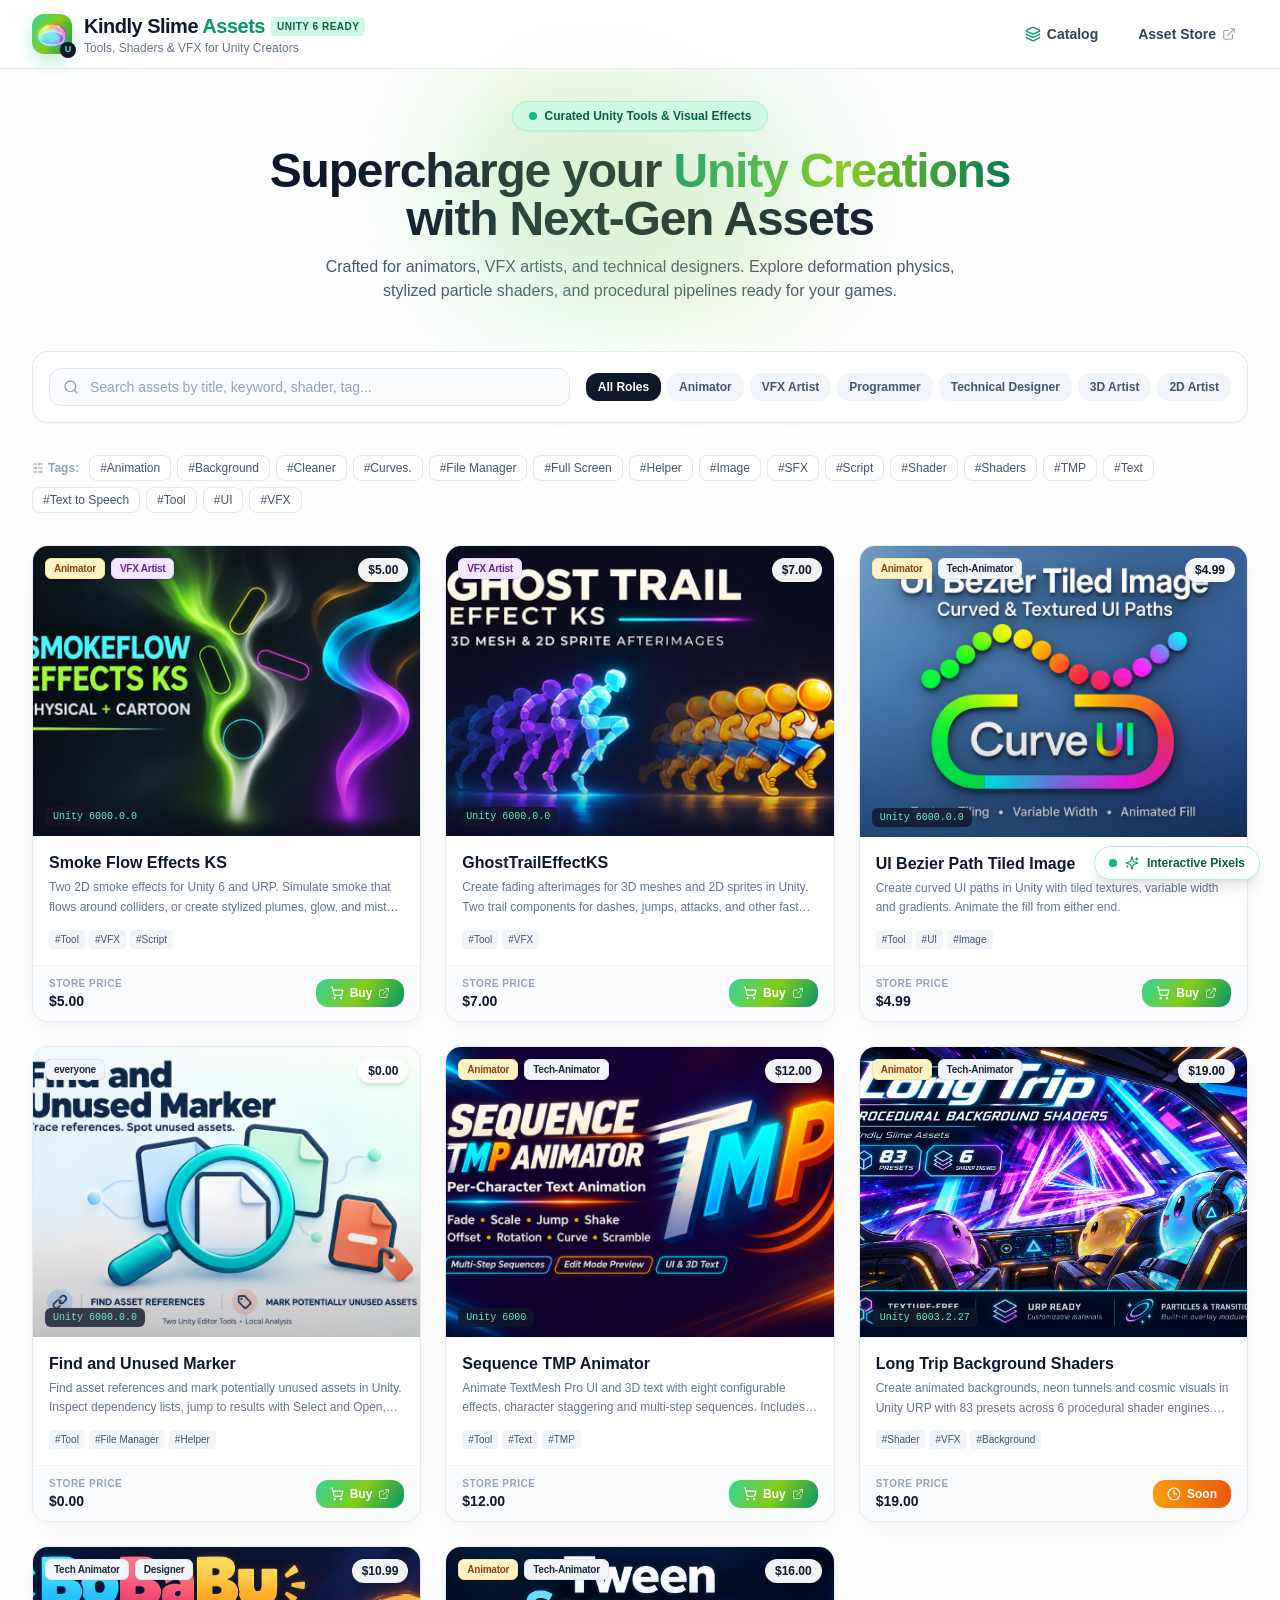
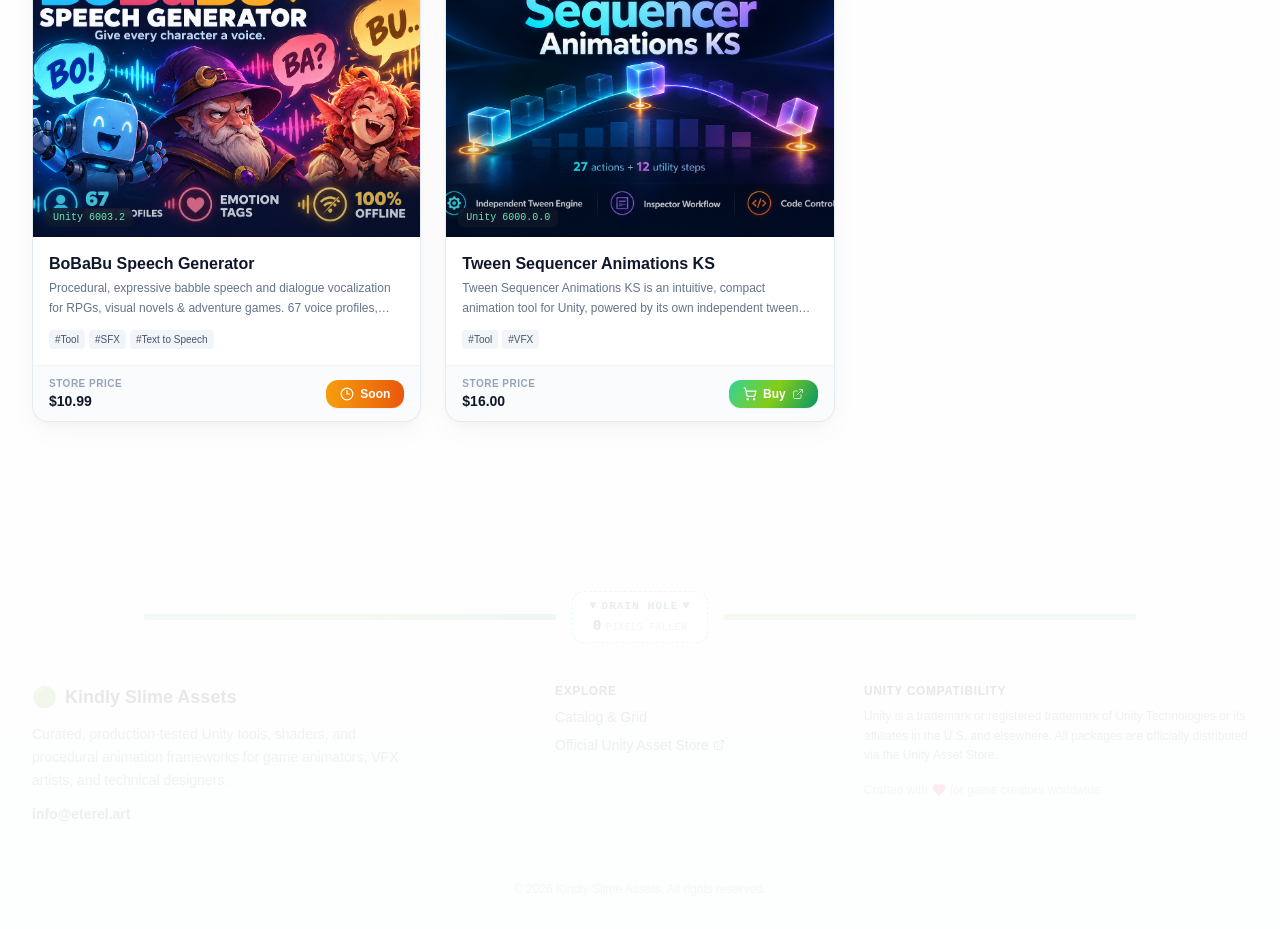
==== commit 92495809: "soon off" ====
--- a/index.html
+++ b/index.html
@@ -1 +1 @@
-<!DOCTYPE html><!--Kj02nsPSskvLG0bpXZ5EQ--><html lang="en" data-theme="slime"><head><meta charSet="utf-8"/><meta name="viewport" content="width=device-width, initial-scale=1"/><link rel="preload" as="image" href="/uploads/favicon-1792960924806.png"/><link rel="stylesheet" href="/_next/static/css/ccb2f82086b17821.css" data-precedence="next"/><link rel="preload" as="script" fetchPriority="low" href="/_next/static/chunks/webpack-4772d34723bd25e0.js"/><script src="/_next/static/chunks/4bd1b696-c023c6e3521b1417.js" async=""></script><script src="/_next/static/chunks/255-a85cef9cc3a04b12.js" async=""></script><script src="/_next/static/chunks/main-app-7085bcf40c44cc89.js" async=""></script><script src="/_next/static/chunks/467-fa972514f9c76bc9.js" async=""></script><script src="/_next/static/chunks/app/layout-8eebef2918df554c.js" async=""></script><script src="/_next/static/chunks/app/page-dffa62f976667af5.js" async=""></script><title>Kindly Slime Assets - Unity Asset Store Catalog &amp; VFX Tools</title><meta name="description" content="Curated collection of game development tools, procedural animation systems, elemental VFX shaders, and retro screen filters for Unity creators."/><link rel="canonical" href="https://ks-assets.eterel.art/"/><meta property="og:title" content="Kindly Slime Assets - Unity Asset Store Catalog &amp; VFX Tools"/><meta property="og:description" content="Curated collection of game development tools, procedural animation systems, elemental VFX shaders, and retro screen filters for Unity creators."/><meta property="og:url" content="https://ks-assets.eterel.art/"/><meta property="og:site_name" content="Kindly Slime Assets"/><meta property="og:type" content="website"/><meta name="twitter:card" content="summary"/><meta name="twitter:title" content="Kindly Slime Assets - Unity Asset Store Catalog &amp; VFX Tools"/><meta name="twitter:description" content="Curated collection of game development tools, procedural animation systems, elemental VFX shaders, and retro screen filters for Unity creators."/><link rel="shortcut icon" href="/favicon.ico"/><link rel="icon" href="/uploads/favicon-1792960924806.png"/><link rel="icon" href="/favicon.ico" type="image/x-icon" sizes="64x64"/><link rel="apple-touch-icon" href="/uploads/favicon-1792960924806.png"/><script src="/_next/static/chunks/polyfills-42372ed130431b0a.js" noModule=""></script></head><body class="relative min-h-screen text-slate-900 antialiased flex flex-col justify-between"><div hidden=""><!--$--><!--/$--></div><canvas class="pointer-events-none absolute left-0 top-0 z-10 block w-full opacity-90"></canvas><div class="fixed bottom-5 right-5 z-40"><button class="accent-border hover-accent-border hover-accent-bg-pale accent-text-strong group flex items-center gap-2 rounded-full border bg-white/95 px-3.5 py-2 text-xs font-semibold shadow-lg backdrop-blur-md hover:shadow-xl transition-all" title="Open Interactive Pixel Physics Settings"><span class="relative flex h-2 w-2"><span class="accent-bg absolute inline-flex h-full w-full animate-ping rounded-full opacity-75"></span><span class="accent-bg relative inline-flex h-2 w-2 rounded-full"></span></span><svg xmlns="http://www.w3.org/2000/svg" width="24" height="24" viewBox="0 0 24 24" fill="none" stroke="currentColor" stroke-width="2" stroke-linecap="round" stroke-linejoin="round" class="lucide lucide-sparkles accent-text h-3.5 w-3.5 transition-transform group-hover:rotate-12"><path d="M9.937 15.5A2 2 0 0 0 8.5 14.063l-6.135-1.582a.5.5 0 0 1 0-.962L8.5 9.936A2 2 0 0 0 9.937 8.5l1.582-6.135a.5.5 0 0 1 .963 0L14.063 8.5A2 2 0 0 0 15.5 9.937l6.135 1.581a.5.5 0 0 1 0 .964L15.5 14.063a2 2 0 0 0-1.437 1.437l-1.582 6.135a.5.5 0 0 1-.963 0z"></path><path d="M20 3v4"></path><path d="M22 5h-4"></path><path d="M4 17v2"></path><path d="M5 18H3"></path></svg><span>Interactive Pixels</span></button></div><header class="sticky top-0 z-30 w-full border-b border-slate-200/80 bg-white/85 backdrop-blur-md transition-all"><div class="mx-auto flex max-w-7xl items-center justify-between px-4 py-3 sm:px-6 lg:px-8"><a class="group flex items-center gap-3" href="/"><div class="accent-gradient-bg accent-shadow relative flex h-10 w-10 items-center justify-center rounded-xl shadow-md transition-transform duration-200 group-hover:scale-105"><img src="/uploads/favicon-1792960924806.png" alt="Kindly Slime Assets" class="h-8 w-8 select-none object-contain" width="32" height="32"/><div class="accent-text-soft absolute -bottom-1 -right-1 flex h-4 w-4 items-center justify-center rounded-full bg-slate-900 text-[9px] font-black">U</div></div><div class="flex flex-col"><div class="flex items-center gap-1.5"><span class="font-extrabold tracking-tight text-slate-900 text-lg sm:text-xl">Kindly Slime<!-- --> <span class="accent-text">Assets</span></span><span class="accent-surface accent-text-strong hidden rounded px-1.5 py-0.5 text-[10px] font-bold uppercase tracking-wider sm:inline-block">Unity 6 Ready</span></div><p class="text-xs text-slate-500 font-medium">Tools, Shaders &amp; VFX for Unity Creators</p></div></a><div class="flex items-center gap-2 sm:gap-4"><a class="flex items-center gap-1.5 rounded-lg px-3 py-1.5 text-sm font-semibold text-slate-700 hover:bg-slate-100 hover:text-slate-900 transition-colors" href="/"><svg xmlns="http://www.w3.org/2000/svg" width="24" height="24" viewBox="0 0 24 24" fill="none" stroke="currentColor" stroke-width="2" stroke-linecap="round" stroke-linejoin="round" class="lucide lucide-layers accent-text h-4 w-4"><path d="M12.83 2.18a2 2 0 0 0-1.66 0L2.6 6.08a1 1 0 0 0 0 1.83l8.58 3.91a2 2 0 0 0 1.66 0l8.58-3.9a1 1 0 0 0 0-1.83z"></path><path d="M2 12a1 1 0 0 0 .58.91l8.6 3.91a2 2 0 0 0 1.65 0l8.58-3.9A1 1 0 0 0 22 12"></path><path d="M2 17a1 1 0 0 0 .58.91l8.6 3.91a2 2 0 0 0 1.65 0l8.58-3.9A1 1 0 0 0 22 17"></path></svg><span class="hidden sm:inline">Catalog</span></a><a href="https://assetstore.unity.com" target="_blank" rel="noopener noreferrer" class="flex items-center gap-1.5 rounded-lg px-3 py-1.5 text-sm font-semibold text-slate-700 hover:bg-slate-100 hover:text-slate-900 transition-colors"><span class="hidden sm:inline">Asset Store</span><svg xmlns="http://www.w3.org/2000/svg" width="24" height="24" viewBox="0 0 24 24" fill="none" stroke="currentColor" stroke-width="2" stroke-linecap="round" stroke-linejoin="round" class="lucide lucide-external-link h-3.5 w-3.5 text-slate-400"><path d="M15 3h6v6"></path><path d="M10 14 21 3"></path><path d="M18 13v6a2 2 0 0 1-2 2H5a2 2 0 0 1-2-2V8a2 2 0 0 1 2-2h6"></path></svg></a></div></div></header><main class="relative z-20 flex-1"><div class="mx-auto max-w-7xl px-4 py-8 sm:px-6 lg:px-8"><section class="relative mb-12 flex flex-col items-center text-center"><div class="hero-theme-glow pointer-events-none absolute -top-12 h-64 w-96 rounded-full blur-3xl"></div><div class="accent-border accent-surface accent-text-strong inline-flex items-center gap-2 rounded-full border bg-white/90 px-4 py-1.5 text-xs font-bold shadow-sm backdrop-blur-sm"><span class="accent-bg flex h-2 w-2 rounded-full animate-ping"></span><span>Curated Unity Tools &amp; Visual Effects</span></div><h1 class="mt-4 max-w-3xl text-3xl font-black tracking-tight text-slate-900 sm:text-5xl">Supercharge your<!-- --> <span class="accent-gradient-text">Unity Creations</span> <!-- -->with Next-Gen Assets</h1><p class="mt-3 max-w-2xl text-sm sm:text-base text-slate-600 leading-relaxed">Crafted for animators, VFX artists, and technical designers. Explore deformation physics, stylized particle shaders, and procedural pipelines ready for your games.</p></section><div class="flex flex-col gap-8"><div class="flex flex-col gap-4 rounded-2xl border border-slate-200/90 bg-white/90 p-4 shadow-sm backdrop-blur-md md:flex-row md:items-center md:justify-between"><div class="relative flex-1"><svg xmlns="http://www.w3.org/2000/svg" width="24" height="24" viewBox="0 0 24 24" fill="none" stroke="currentColor" stroke-width="2" stroke-linecap="round" stroke-linejoin="round" class="lucide lucide-search absolute left-3.5 top-1/2 h-4 w-4 -translate-y-1/2 text-slate-400"><circle cx="11" cy="11" r="8"></circle><path d="m21 21-4.3-4.3"></path></svg><input type="text" placeholder="Search assets by title, keyword, shader, tag..." class="focus-accent w-full rounded-xl border border-slate-200 bg-slate-50/70 py-2 pl-10 pr-4 text-sm text-slate-800 placeholder-slate-400 transition-colors focus:bg-white focus:outline-none" value=""/></div><div class="flex items-center gap-1.5 overflow-x-auto pb-1 scrollbar-none md:pb-0"><button class="shrink-0 rounded-xl px-3 py-1.5 text-xs font-bold transition-all bg-slate-900 text-white shadow-sm">All Roles</button><button class="shrink-0 rounded-xl px-3 py-1.5 text-xs font-bold transition-all bg-slate-100 text-slate-600 hover:bg-slate-200 hover:text-slate-900">Animator</button><button class="shrink-0 rounded-xl px-3 py-1.5 text-xs font-bold transition-all bg-slate-100 text-slate-600 hover:bg-slate-200 hover:text-slate-900">VFX Artist</button><button class="shrink-0 rounded-xl px-3 py-1.5 text-xs font-bold transition-all bg-slate-100 text-slate-600 hover:bg-slate-200 hover:text-slate-900">Programmer</button><button class="shrink-0 rounded-xl px-3 py-1.5 text-xs font-bold transition-all bg-slate-100 text-slate-600 hover:bg-slate-200 hover:text-slate-900">Technical Designer</button><button class="shrink-0 rounded-xl px-3 py-1.5 text-xs font-bold transition-all bg-slate-100 text-slate-600 hover:bg-slate-200 hover:text-slate-900">3D Artist</button><button class="shrink-0 rounded-xl px-3 py-1.5 text-xs font-bold transition-all bg-slate-100 text-slate-600 hover:bg-slate-200 hover:text-slate-900">2D Artist</button></div></div><div class="flex flex-wrap items-center gap-1.5 text-xs"><span class="flex items-center gap-1 font-semibold text-slate-400 mr-1"><svg xmlns="http://www.w3.org/2000/svg" width="24" height="24" viewBox="0 0 24 24" fill="none" stroke="currentColor" stroke-width="2" stroke-linecap="round" stroke-linejoin="round" class="lucide lucide-sliders-horizontal h-3 w-3"><line x1="21" x2="14" y1="4" y2="4"></line><line x1="10" x2="3" y1="4" y2="4"></line><line x1="21" x2="12" y1="12" y2="12"></line><line x1="8" x2="3" y1="12" y2="12"></line><line x1="21" x2="16" y1="20" y2="20"></line><line x1="12" x2="3" y1="20" y2="20"></line><line x1="14" x2="14" y1="2" y2="6"></line><line x1="8" x2="8" y1="10" y2="14"></line><line x1="16" x2="16" y1="18" y2="22"></line></svg>Tags:</span><button class="rounded-lg px-2.5 py-1 text-xs font-medium transition-all hover-accent-border hover-accent-text bg-white border border-slate-200 text-slate-600">#<!-- -->Animation</button><button class="rounded-lg px-2.5 py-1 text-xs font-medium transition-all hover-accent-border hover-accent-text bg-white border border-slate-200 text-slate-600">#<!-- -->Background</button><button class="rounded-lg px-2.5 py-1 text-xs font-medium transition-all hover-accent-border hover-accent-text bg-white border border-slate-200 text-slate-600">#<!-- -->Cleaner</button><button class="rounded-lg px-2.5 py-1 text-xs font-medium transition-all hover-accent-border hover-accent-text bg-white border border-slate-200 text-slate-600">#<!-- -->Curves.</button><button class="rounded-lg px-2.5 py-1 text-xs font-medium transition-all hover-accent-border hover-accent-text bg-white border border-slate-200 text-slate-600">#<!-- -->File Manager</button><button class="rounded-lg px-2.5 py-1 text-xs font-medium transition-all hover-accent-border hover-accent-text bg-white border border-slate-200 text-slate-600">#<!-- -->Full Screen</button><button class="rounded-lg px-2.5 py-1 text-xs font-medium transition-all hover-accent-border hover-accent-text bg-white border border-slate-200 text-slate-600">#<!-- -->Helper</button><button class="rounded-lg px-2.5 py-1 text-xs font-medium transition-all hover-accent-border hover-accent-text bg-white border border-slate-200 text-slate-600">#<!-- -->Image</button><button class="rounded-lg px-2.5 py-1 text-xs font-medium transition-all hover-accent-border hover-accent-text bg-white border border-slate-200 text-slate-600">#<!-- -->SFX</button><button class="rounded-lg px-2.5 py-1 text-xs font-medium transition-all hover-accent-border hover-accent-text bg-white border border-slate-200 text-slate-600">#<!-- -->Script</button><button class="rounded-lg px-2.5 py-1 text-xs font-medium transition-all hover-accent-border hover-accent-text bg-white border border-slate-200 text-slate-600">#<!-- -->Shader</button><button class="rounded-lg px-2.5 py-1 text-xs font-medium transition-all hover-accent-border hover-accent-text bg-white border border-slate-200 text-slate-600">#<!-- -->Shaders</button><button class="rounded-lg px-2.5 py-1 text-xs font-medium transition-all hover-accent-border hover-accent-text bg-white border border-slate-200 text-slate-600">#<!-- -->TMP</button><button class="rounded-lg px-2.5 py-1 text-xs font-medium transition-all hover-accent-border hover-accent-text bg-white border border-slate-200 text-slate-600">#<!-- -->Text</button><button class="rounded-lg px-2.5 py-1 text-xs font-medium transition-all hover-accent-border hover-accent-text bg-white border border-slate-200 text-slate-600">#<!-- -->Text to Speech</button><button class="rounded-lg px-2.5 py-1 text-xs font-medium transition-all hover-accent-border hover-accent-text bg-white border border-slate-200 text-slate-600">#<!-- -->Tool</button><button class="rounded-lg px-2.5 py-1 text-xs font-medium transition-all hover-accent-border hover-accent-text bg-white border border-slate-200 text-slate-600">#<!-- -->UI</button><button class="rounded-lg px-2.5 py-1 text-xs font-medium transition-all hover-accent-border hover-accent-text bg-white border border-slate-200 text-slate-600">#<!-- -->VFX</button></div><div class="grid grid-cols-1 gap-6 sm:grid-cols-2 lg:grid-cols-3"><div data-asset-card="true" class="hover-accent-border group relative flex flex-col overflow-hidden rounded-2xl border border-slate-200/90 bg-white shadow-soft-card transition-all duration-300 hover:-translate-y-1 hover:shadow-hover-card"><a class="flex flex-col flex-1" href="/asset/smoke-flow-effects-ks/"><div class="relative aspect-[4/3] w-full overflow-hidden bg-slate-100"><img src="/uploads/product-card-420x280-1794437646069.png" alt="Smoke Flow Effects KS" class="h-full w-full object-cover transition-transform duration-500 group-hover:scale-105" loading="lazy"/><div class="absolute inset-0 bg-gradient-to-t from-slate-950/40 via-transparent to-transparent opacity-60 transition-opacity group-hover:opacity-40"></div><div class="absolute top-3 left-3 flex flex-wrap gap-1.5 max-w-[80%]"><span class="rounded-md border px-2 py-0.5 text-[10px] font-bold tracking-tight shadow-sm backdrop-blur-sm bg-amber-100 text-amber-800 border-amber-200">Animator</span><span class="rounded-md border px-2 py-0.5 text-[10px] font-bold tracking-tight shadow-sm backdrop-blur-sm bg-purple-100 text-purple-800 border-purple-200">VFX Artist</span></div><div class="absolute top-3 right-3 rounded-xl bg-white/95 px-2.5 py-1 text-xs font-black text-slate-900 shadow-md backdrop-blur-sm">$5.00</div><div class="accent-text-soft absolute bottom-2.5 left-3 rounded-md bg-slate-900/80 px-2 py-0.5 text-[10px] font-mono backdrop-blur-sm">Unity <!-- -->6000.0.0</div></div><div class="flex flex-col flex-1 p-4 justify-between"><div><h3 class="group-hover-accent-text text-base font-bold text-slate-900 leading-snug line-clamp-1 transition-colors">Smoke Flow Effects KS</h3><p class="mt-1 text-xs text-slate-500 leading-relaxed line-clamp-2">Two 2D smoke effects for Unity 6 and URP. Simulate smoke that flows around colliders, or create stylized plumes, glow, and mist with procedural materials.</p></div><div class="mt-3 flex flex-wrap gap-1"><span class="rounded bg-slate-100 px-1.5 py-0.5 text-[10px] font-medium text-slate-600">#<!-- -->Tool</span><span class="rounded bg-slate-100 px-1.5 py-0.5 text-[10px] font-medium text-slate-600">#<!-- -->VFX</span><span class="rounded bg-slate-100 px-1.5 py-0.5 text-[10px] font-medium text-slate-600">#<!-- -->Script</span></div></div></a><div class="flex items-center justify-between border-t border-slate-100 bg-slate-50/70 px-4 py-2.5"><div class="flex flex-col"><span class="text-[10px] uppercase font-bold text-slate-400 tracking-wider">Store Price</span><span class="text-sm font-extrabold text-slate-900">$5.00</span></div><a href="https://assetstore.unity.com/packages/slug/428528" target="_blank" rel="noopener noreferrer" class="accent-gradient-bg group/btn flex items-center gap-1.5 rounded-xl px-3.5 py-1.5 text-xs font-bold text-white shadow-sm hover:shadow-md transition-all duration-200" title="Open in Unity Asset Store"><svg xmlns="http://www.w3.org/2000/svg" width="24" height="24" viewBox="0 0 24 24" fill="none" stroke="currentColor" stroke-width="2" stroke-linecap="round" stroke-linejoin="round" class="lucide lucide-shopping-cart h-3.5 w-3.5 transition-transform group-hover/btn:scale-110"><circle cx="8" cy="21" r="1"></circle><circle cx="19" cy="21" r="1"></circle><path d="M2.05 2.05h2l2.66 12.42a2 2 0 0 0 2 1.58h9.78a2 2 0 0 0 1.95-1.57l1.65-7.43H5.12"></path></svg><span>Buy</span><svg xmlns="http://www.w3.org/2000/svg" width="24" height="24" viewBox="0 0 24 24" fill="none" stroke="currentColor" stroke-width="2" stroke-linecap="round" stroke-linejoin="round" class="lucide lucide-external-link h-3 w-3 opacity-70"><path d="M15 3h6v6"></path><path d="M10 14 21 3"></path><path d="M18 13v6a2 2 0 0 1-2 2H5a2 2 0 0 1-2-2V8a2 2 0 0 1 2-2h6"></path></svg></a></div></div><div data-asset-card="true" class="hover-accent-border group relative flex flex-col overflow-hidden rounded-2xl border border-slate-200/90 bg-white shadow-soft-card transition-all duration-300 hover:-translate-y-1 hover:shadow-hover-card"><a class="flex flex-col flex-1" href="/asset/ghosttraileffectks/"><div class="relative aspect-[4/3] w-full overflow-hidden bg-slate-100"><img src="/uploads/product-card-420x280-1794271589406.png" alt="GhostTrailEffectKS" class="h-full w-full object-cover transition-transform duration-500 group-hover:scale-105" loading="lazy"/><div class="absolute inset-0 bg-gradient-to-t from-slate-950/40 via-transparent to-transparent opacity-60 transition-opacity group-hover:opacity-40"></div><div class="absolute top-3 left-3 flex flex-wrap gap-1.5 max-w-[80%]"><span class="rounded-md border px-2 py-0.5 text-[10px] font-bold tracking-tight shadow-sm backdrop-blur-sm bg-purple-100 text-purple-800 border-purple-200">VFX Artist</span></div><div class="absolute top-3 right-3 rounded-xl bg-white/95 px-2.5 py-1 text-xs font-black text-slate-900 shadow-md backdrop-blur-sm">$7.00</div><div class="accent-text-soft absolute bottom-2.5 left-3 rounded-md bg-slate-900/80 px-2 py-0.5 text-[10px] font-mono backdrop-blur-sm">Unity <!-- -->6000.0.0</div></div><div class="flex flex-col flex-1 p-4 justify-between"><div><h3 class="group-hover-accent-text text-base font-bold text-slate-900 leading-snug line-clamp-1 transition-colors">GhostTrailEffectKS</h3><p class="mt-1 text-xs text-slate-500 leading-relaxed line-clamp-2">Create fading afterimages for 3D meshes and 2D sprites in Unity. Two trail components for dashes, jumps, attacks, and other fast moves.</p></div><div class="mt-3 flex flex-wrap gap-1"><span class="rounded bg-slate-100 px-1.5 py-0.5 text-[10px] font-medium text-slate-600">#<!-- -->Tool</span><span class="rounded bg-slate-100 px-1.5 py-0.5 text-[10px] font-medium text-slate-600">#<!-- -->VFX</span></div></div></a><div class="flex items-center justify-between border-t border-slate-100 bg-slate-50/70 px-4 py-2.5"><div class="flex flex-col"><span class="text-[10px] uppercase font-bold text-slate-400 tracking-wider">Store Price</span><span class="text-sm font-extrabold text-slate-900">$7.00</span></div><a href="https://assetstore.unity.com/packages/slug/427808" target="_blank" rel="noopener noreferrer" class="accent-gradient-bg group/btn flex items-center gap-1.5 rounded-xl px-3.5 py-1.5 text-xs font-bold text-white shadow-sm hover:shadow-md transition-all duration-200" title="Open in Unity Asset Store"><svg xmlns="http://www.w3.org/2000/svg" width="24" height="24" viewBox="0 0 24 24" fill="none" stroke="currentColor" stroke-width="2" stroke-linecap="round" stroke-linejoin="round" class="lucide lucide-shopping-cart h-3.5 w-3.5 transition-transform group-hover/btn:scale-110"><circle cx="8" cy="21" r="1"></circle><circle cx="19" cy="21" r="1"></circle><path d="M2.05 2.05h2l2.66 12.42a2 2 0 0 0 2 1.58h9.78a2 2 0 0 0 1.95-1.57l1.65-7.43H5.12"></path></svg><span>Buy</span><svg xmlns="http://www.w3.org/2000/svg" width="24" height="24" viewBox="0 0 24 24" fill="none" stroke="currentColor" stroke-width="2" stroke-linecap="round" stroke-linejoin="round" class="lucide lucide-external-link h-3 w-3 opacity-70"><path d="M15 3h6v6"></path><path d="M10 14 21 3"></path><path d="M18 13v6a2 2 0 0 1-2 2H5a2 2 0 0 1-2-2V8a2 2 0 0 1 2-2h6"></path></svg></a></div></div><div data-asset-card="true" class="hover-accent-border group relative flex flex-col overflow-hidden rounded-2xl border border-slate-200/90 bg-white shadow-soft-card transition-all duration-300 hover:-translate-y-1 hover:shadow-hover-card"><a class="flex flex-col flex-1" href="/asset/ui-bezier-path-tiled-image/"><div class="relative aspect-[4/3] w-full overflow-hidden bg-slate-100"><img src="/uploads/marketing-cover-1950x1300-1794076267006.png" alt="UI Bezier Path Tiled Image" class="h-full w-full object-cover transition-transform duration-500 group-hover:scale-105" loading="lazy"/><div class="absolute inset-0 bg-gradient-to-t from-slate-950/40 via-transparent to-transparent opacity-60 transition-opacity group-hover:opacity-40"></div><div class="absolute top-3 left-3 flex flex-wrap gap-1.5 max-w-[80%]"><span class="rounded-md border px-2 py-0.5 text-[10px] font-bold tracking-tight shadow-sm backdrop-blur-sm bg-amber-100 text-amber-800 border-amber-200">Animator</span><span class="rounded-md border px-2 py-0.5 text-[10px] font-bold tracking-tight shadow-sm backdrop-blur-sm bg-slate-100 text-slate-800 border-slate-200">Tech-Animator</span></div><div class="absolute top-3 right-3 rounded-xl bg-white/95 px-2.5 py-1 text-xs font-black text-slate-900 shadow-md backdrop-blur-sm">$4.99</div><div class="accent-text-soft absolute bottom-2.5 left-3 rounded-md bg-slate-900/80 px-2 py-0.5 text-[10px] font-mono backdrop-blur-sm">Unity <!-- -->6000.0.0</div></div><div class="flex flex-col flex-1 p-4 justify-between"><div><h3 class="group-hover-accent-text text-base font-bold text-slate-900 leading-snug line-clamp-1 transition-colors">UI Bezier Path Tiled Image</h3><p class="mt-1 text-xs text-slate-500 leading-relaxed line-clamp-2">Create curved UI paths in Unity with tiled textures, variable width and gradients. Animate the fill from either end.</p></div><div class="mt-3 flex flex-wrap gap-1"><span class="rounded bg-slate-100 px-1.5 py-0.5 text-[10px] font-medium text-slate-600">#<!-- -->Tool</span><span class="rounded bg-slate-100 px-1.5 py-0.5 text-[10px] font-medium text-slate-600">#<!-- -->UI</span><span class="rounded bg-slate-100 px-1.5 py-0.5 text-[10px] font-medium text-slate-600">#<!-- -->Image</span></div></div></a><div class="flex items-center justify-between border-t border-slate-100 bg-slate-50/70 px-4 py-2.5"><div class="flex flex-col"><span class="text-[10px] uppercase font-bold text-slate-400 tracking-wider">Store Price</span><span class="text-sm font-extrabold text-slate-900">$4.99</span></div><span class="flex cursor-not-allowed items-center gap-1.5 rounded-xl bg-gradient-to-r from-amber-500 to-orange-600 px-3.5 py-1.5 text-xs font-bold text-white shadow-sm" title="This asset is awaiting approval in the Unity Asset Store" aria-disabled="true"><svg xmlns="http://www.w3.org/2000/svg" width="24" height="24" viewBox="0 0 24 24" fill="none" stroke="currentColor" stroke-width="2" stroke-linecap="round" stroke-linejoin="round" class="lucide lucide-clock3 h-3.5 w-3.5"><circle cx="12" cy="12" r="10"></circle><polyline points="12 6 12 12 16.5 12"></polyline></svg><span>Soon</span></span></div></div><div data-asset-card="true" class="hover-accent-border group relative flex flex-col overflow-hidden rounded-2xl border border-slate-200/90 bg-white shadow-soft-card transition-all duration-300 hover:-translate-y-1 hover:shadow-hover-card"><a class="flex flex-col flex-1" href="/asset/find-and-unused-marker/"><div class="relative aspect-[4/3] w-full overflow-hidden bg-slate-100"><img src="/uploads/marketing-cover-1950x1300-1793935248577.png" alt="Find and Unused Marker" class="h-full w-full object-cover transition-transform duration-500 group-hover:scale-105" loading="lazy"/><div class="absolute inset-0 bg-gradient-to-t from-slate-950/40 via-transparent to-transparent opacity-60 transition-opacity group-hover:opacity-40"></div><div class="absolute top-3 left-3 flex flex-wrap gap-1.5 max-w-[80%]"><span class="rounded-md border px-2 py-0.5 text-[10px] font-bold tracking-tight shadow-sm backdrop-blur-sm bg-slate-100 text-slate-800 border-slate-200">everyone</span></div><div class="absolute top-3 right-3 rounded-xl bg-white/95 px-2.5 py-1 text-xs font-black text-slate-900 shadow-md backdrop-blur-sm">$0.00</div><div class="accent-text-soft absolute bottom-2.5 left-3 rounded-md bg-slate-900/80 px-2 py-0.5 text-[10px] font-mono backdrop-blur-sm">Unity <!-- -->6000.0.0</div></div><div class="flex flex-col flex-1 p-4 justify-between"><div><h3 class="group-hover-accent-text text-base font-bold text-slate-900 leading-snug line-clamp-1 transition-colors">Find and Unused Marker</h3><p class="mt-1 text-xs text-slate-500 leading-relaxed line-clamp-2">Find asset references and mark potentially unused assets in Unity. Inspect dependency lists, jump to results with Select and Open, and view folder usage counts directly in the Project window.</p></div><div class="mt-3 flex flex-wrap gap-1"><span class="rounded bg-slate-100 px-1.5 py-0.5 text-[10px] font-medium text-slate-600">#<!-- -->Tool</span><span class="rounded bg-slate-100 px-1.5 py-0.5 text-[10px] font-medium text-slate-600">#<!-- -->File Manager</span><span class="rounded bg-slate-100 px-1.5 py-0.5 text-[10px] font-medium text-slate-600">#<!-- -->Helper</span></div></div></a><div class="flex items-center justify-between border-t border-slate-100 bg-slate-50/70 px-4 py-2.5"><div class="flex flex-col"><span class="text-[10px] uppercase font-bold text-slate-400 tracking-wider">Store Price</span><span class="text-sm font-extrabold text-slate-900">$0.00</span></div><a href="https://assetstore.unity.com/publishers/118131" target="_blank" rel="noopener noreferrer" class="accent-gradient-bg group/btn flex items-center gap-1.5 rounded-xl px-3.5 py-1.5 text-xs font-bold text-white shadow-sm hover:shadow-md transition-all duration-200" title="Open in Unity Asset Store"><svg xmlns="http://www.w3.org/2000/svg" width="24" height="24" viewBox="0 0 24 24" fill="none" stroke="currentColor" stroke-width="2" stroke-linecap="round" stroke-linejoin="round" class="lucide lucide-shopping-cart h-3.5 w-3.5 transition-transform group-hover/btn:scale-110"><circle cx="8" cy="21" r="1"></circle><circle cx="19" cy="21" r="1"></circle><path d="M2.05 2.05h2l2.66 12.42a2 2 0 0 0 2 1.58h9.78a2 2 0 0 0 1.95-1.57l1.65-7.43H5.12"></path></svg><span>Buy</span><svg xmlns="http://www.w3.org/2000/svg" width="24" height="24" viewBox="0 0 24 24" fill="none" stroke="currentColor" stroke-width="2" stroke-linecap="round" stroke-linejoin="round" class="lucide lucide-external-link h-3 w-3 opacity-70"><path d="M15 3h6v6"></path><path d="M10 14 21 3"></path><path d="M18 13v6a2 2 0 0 1-2 2H5a2 2 0 0 1-2-2V8a2 2 0 0 1 2-2h6"></path></svg></a></div></div><div data-asset-card="true" class="hover-accent-border group relative flex flex-col overflow-hidden rounded-2xl border border-slate-200/90 bg-white shadow-soft-card transition-all duration-300 hover:-translate-y-1 hover:shadow-hover-card"><a class="flex flex-col flex-1" href="/asset/sequence-tmp-animator/"><div class="relative aspect-[4/3] w-full overflow-hidden bg-slate-100"><img src="/uploads/marketing-cover-1950x1300-1793930018754.png" alt="Sequence TMP Animator" class="h-full w-full object-cover transition-transform duration-500 group-hover:scale-105" loading="lazy"/><div class="absolute inset-0 bg-gradient-to-t from-slate-950/40 via-transparent to-transparent opacity-60 transition-opacity group-hover:opacity-40"></div><div class="absolute top-3 left-3 flex flex-wrap gap-1.5 max-w-[80%]"><span class="rounded-md border px-2 py-0.5 text-[10px] font-bold tracking-tight shadow-sm backdrop-blur-sm bg-amber-100 text-amber-800 border-amber-200">Animator</span><span class="rounded-md border px-2 py-0.5 text-[10px] font-bold tracking-tight shadow-sm backdrop-blur-sm bg-slate-100 text-slate-800 border-slate-200">Tech-Animator</span></div><div class="absolute top-3 right-3 rounded-xl bg-white/95 px-2.5 py-1 text-xs font-black text-slate-900 shadow-md backdrop-blur-sm">$12.00</div><div class="accent-text-soft absolute bottom-2.5 left-3 rounded-md bg-slate-900/80 px-2 py-0.5 text-[10px] font-mono backdrop-blur-sm">Unity <!-- -->6000</div></div><div class="flex flex-col flex-1 p-4 justify-between"><div><h3 class="group-hover-accent-text text-base font-bold text-slate-900 leading-snug line-clamp-1 transition-colors">Sequence TMP Animator</h3><p class="mt-1 text-xs text-slate-500 leading-relaxed line-clamp-2">Animate TextMesh Pro UI and 3D text with eight configurable effects, character staggering and multi-step sequences. Includes looping, runtime controls and Edit Mode previews.</p></div><div class="mt-3 flex flex-wrap gap-1"><span class="rounded bg-slate-100 px-1.5 py-0.5 text-[10px] font-medium text-slate-600">#<!-- -->Tool</span><span class="rounded bg-slate-100 px-1.5 py-0.5 text-[10px] font-medium text-slate-600">#<!-- -->Text</span><span class="rounded bg-slate-100 px-1.5 py-0.5 text-[10px] font-medium text-slate-600">#<!-- -->TMP</span></div></div></a><div class="flex items-center justify-between border-t border-slate-100 bg-slate-50/70 px-4 py-2.5"><div class="flex flex-col"><span class="text-[10px] uppercase font-bold text-slate-400 tracking-wider">Store Price</span><span class="text-sm font-extrabold text-slate-900">$12.00</span></div><span class="flex cursor-not-allowed items-center gap-1.5 rounded-xl bg-gradient-to-r from-amber-500 to-orange-600 px-3.5 py-1.5 text-xs font-bold text-white shadow-sm" title="This asset is awaiting approval in the Unity Asset Store" aria-disabled="true"><svg xmlns="http://www.w3.org/2000/svg" width="24" height="24" viewBox="0 0 24 24" fill="none" stroke="currentColor" stroke-width="2" stroke-linecap="round" stroke-linejoin="round" class="lucide lucide-clock3 h-3.5 w-3.5"><circle cx="12" cy="12" r="10"></circle><polyline points="12 6 12 12 16.5 12"></polyline></svg><span>Soon</span></span></div></div><div data-asset-card="true" class="hover-accent-border group relative flex flex-col overflow-hidden rounded-2xl border border-slate-200/90 bg-white shadow-soft-card transition-all duration-300 hover:-translate-y-1 hover:shadow-hover-card"><a class="flex flex-col flex-1" href="/asset/long-trip-background-shaders/"><div class="relative aspect-[4/3] w-full overflow-hidden bg-slate-100"><img src="/uploads/longtrip-1280-1793495463566.png" alt="Long Trip Background Shaders" class="h-full w-full object-cover transition-transform duration-500 group-hover:scale-105" loading="lazy"/><div class="absolute inset-0 bg-gradient-to-t from-slate-950/40 via-transparent to-transparent opacity-60 transition-opacity group-hover:opacity-40"></div><div class="absolute top-3 left-3 flex flex-wrap gap-1.5 max-w-[80%]"><span class="rounded-md border px-2 py-0.5 text-[10px] font-bold tracking-tight shadow-sm backdrop-blur-sm bg-amber-100 text-amber-800 border-amber-200">Animator</span><span class="rounded-md border px-2 py-0.5 text-[10px] font-bold tracking-tight shadow-sm backdrop-blur-sm bg-slate-100 text-slate-800 border-slate-200">Tech-Animator</span></div><div class="absolute top-3 right-3 rounded-xl bg-white/95 px-2.5 py-1 text-xs font-black text-slate-900 shadow-md backdrop-blur-sm">$19.00</div><div class="accent-text-soft absolute bottom-2.5 left-3 rounded-md bg-slate-900/80 px-2 py-0.5 text-[10px] font-mono backdrop-blur-sm">Unity <!-- -->6003.2.27</div></div><div class="flex flex-col flex-1 p-4 justify-between"><div><h3 class="group-hover-accent-text text-base font-bold text-slate-900 leading-snug line-clamp-1 transition-colors">Long Trip Background Shaders</h3><p class="mt-1 text-xs text-slate-500 leading-relaxed line-clamp-2">Create animated backgrounds, neon tunnels and cosmic visuals in Unity URP with 83 presets across 6 procedural shader engines. Customize colors, motion and geometry, then add particle overlays and transitions—all without texture assets.</p></div><div class="mt-3 flex flex-wrap gap-1"><span class="rounded bg-slate-100 px-1.5 py-0.5 text-[10px] font-medium text-slate-600">#<!-- -->Shader</span><span class="rounded bg-slate-100 px-1.5 py-0.5 text-[10px] font-medium text-slate-600">#<!-- -->VFX</span><span class="rounded bg-slate-100 px-1.5 py-0.5 text-[10px] font-medium text-slate-600">#<!-- -->Background</span></div></div></a><div class="flex items-center justify-between border-t border-slate-100 bg-slate-50/70 px-4 py-2.5"><div class="flex flex-col"><span class="text-[10px] uppercase font-bold text-slate-400 tracking-wider">Store Price</span><span class="text-sm font-extrabold text-slate-900">$19.00</span></div><span class="flex cursor-not-allowed items-center gap-1.5 rounded-xl bg-gradient-to-r from-amber-500 to-orange-600 px-3.5 py-1.5 text-xs font-bold text-white shadow-sm" title="This asset is awaiting approval in the Unity Asset Store" aria-disabled="true"><svg xmlns="http://www.w3.org/2000/svg" width="24" height="24" viewBox="0 0 24 24" fill="none" stroke="currentColor" stroke-width="2" stroke-linecap="round" stroke-linejoin="round" class="lucide lucide-clock3 h-3.5 w-3.5"><circle cx="12" cy="12" r="10"></circle><polyline points="12 6 12 12 16.5 12"></polyline></svg><span>Soon</span></span></div></div><div data-asset-card="true" class="hover-accent-border group relative flex flex-col overflow-hidden rounded-2xl border border-slate-200/90 bg-white shadow-soft-card transition-all duration-300 hover:-translate-y-1 hover:shadow-hover-card"><a class="flex flex-col flex-1" href="/asset/bobabu-speech-generator/"><div class="relative aspect-[4/3] w-full overflow-hidden bg-slate-100"><img src="/uploads/marketing-1280-1793495694447.png" alt="BoBaBu Speech Generator" class="h-full w-full object-cover transition-transform duration-500 group-hover:scale-105" loading="lazy"/><div class="absolute inset-0 bg-gradient-to-t from-slate-950/40 via-transparent to-transparent opacity-60 transition-opacity group-hover:opacity-40"></div><div class="absolute top-3 left-3 flex flex-wrap gap-1.5 max-w-[80%]"><span class="rounded-md border px-2 py-0.5 text-[10px] font-bold tracking-tight shadow-sm backdrop-blur-sm bg-slate-100 text-slate-800 border-slate-200">Tech Animator</span><span class="rounded-md border px-2 py-0.5 text-[10px] font-bold tracking-tight shadow-sm backdrop-blur-sm bg-slate-100 text-slate-800 border-slate-200">Designer</span></div><div class="absolute top-3 right-3 rounded-xl bg-white/95 px-2.5 py-1 text-xs font-black text-slate-900 shadow-md backdrop-blur-sm">$10.99</div><div class="accent-text-soft absolute bottom-2.5 left-3 rounded-md bg-slate-900/80 px-2 py-0.5 text-[10px] font-mono backdrop-blur-sm">Unity <!-- -->6003.2</div></div><div class="flex flex-col flex-1 p-4 justify-between"><div><h3 class="group-hover-accent-text text-base font-bold text-slate-900 leading-snug line-clamp-1 transition-colors">BoBaBu Speech Generator</h3><p class="mt-1 text-xs text-slate-500 leading-relaxed line-clamp-2">Procedural, expressive babble speech and dialogue vocalization for RPGs, visual novels &amp; adventure games. 67 voice profiles, emotion tags, syllable banks, and text animation sync.</p></div><div class="mt-3 flex flex-wrap gap-1"><span class="rounded bg-slate-100 px-1.5 py-0.5 text-[10px] font-medium text-slate-600">#<!-- -->Tool</span><span class="rounded bg-slate-100 px-1.5 py-0.5 text-[10px] font-medium text-slate-600">#<!-- -->SFX</span><span class="rounded bg-slate-100 px-1.5 py-0.5 text-[10px] font-medium text-slate-600">#<!-- -->Text to Speech</span></div></div></a><div class="flex items-center justify-between border-t border-slate-100 bg-slate-50/70 px-4 py-2.5"><div class="flex flex-col"><span class="text-[10px] uppercase font-bold text-slate-400 tracking-wider">Store Price</span><span class="text-sm font-extrabold text-slate-900">$10.99</span></div><span class="flex cursor-not-allowed items-center gap-1.5 rounded-xl bg-gradient-to-r from-amber-500 to-orange-600 px-3.5 py-1.5 text-xs font-bold text-white shadow-sm" title="This asset is awaiting approval in the Unity Asset Store" aria-disabled="true"><svg xmlns="http://www.w3.org/2000/svg" width="24" height="24" viewBox="0 0 24 24" fill="none" stroke="currentColor" stroke-width="2" stroke-linecap="round" stroke-linejoin="round" class="lucide lucide-clock3 h-3.5 w-3.5"><circle cx="12" cy="12" r="10"></circle><polyline points="12 6 12 12 16.5 12"></polyline></svg><span>Soon</span></span></div></div><div data-asset-card="true" class="hover-accent-border group relative flex flex-col overflow-hidden rounded-2xl border border-slate-200/90 bg-white shadow-soft-card transition-all duration-300 hover:-translate-y-1 hover:shadow-hover-card"><a class="flex flex-col flex-1" href="/asset/tween-sequencer-animations-ks/"><div class="relative aspect-[4/3] w-full overflow-hidden bg-slate-100"><img src="/uploads/marketing-1280-1793495843586.png" alt="Tween Sequencer Animations KS" class="h-full w-full object-cover transition-transform duration-500 group-hover:scale-105" loading="lazy"/><div class="absolute inset-0 bg-gradient-to-t from-slate-950/40 via-transparent to-transparent opacity-60 transition-opacity group-hover:opacity-40"></div><div class="absolute top-3 left-3 flex flex-wrap gap-1.5 max-w-[80%]"><span class="rounded-md border px-2 py-0.5 text-[10px] font-bold tracking-tight shadow-sm backdrop-blur-sm bg-amber-100 text-amber-800 border-amber-200">Animator</span><span class="rounded-md border px-2 py-0.5 text-[10px] font-bold tracking-tight shadow-sm backdrop-blur-sm bg-slate-100 text-slate-800 border-slate-200">Tech-Animator</span></div><div class="absolute top-3 right-3 rounded-xl bg-white/95 px-2.5 py-1 text-xs font-black text-slate-900 shadow-md backdrop-blur-sm">$16.00</div><div class="accent-text-soft absolute bottom-2.5 left-3 rounded-md bg-slate-900/80 px-2 py-0.5 text-[10px] font-mono backdrop-blur-sm">Unity <!-- -->6000.0.0</div></div><div class="flex flex-col flex-1 p-4 justify-between"><div><h3 class="group-hover-accent-text text-base font-bold text-slate-900 leading-snug line-clamp-1 transition-colors">Tween Sequencer Animations KS</h3><p class="mt-1 text-xs text-slate-500 leading-relaxed line-clamp-2">Tween Sequencer Animations KS is an intuitive, compact animation tool for Unity, powered by its own independent tween engine with no DOTween dependency. Build sequences in the Inspector using 27 actions and 12 utility and playback steps, with edit-mode preview, flexible easing and nested sequences. Control playback from code and replace targets at runtime—easy to get started, flexible for advanced workflows.</p></div><div class="mt-3 flex flex-wrap gap-1"><span class="rounded bg-slate-100 px-1.5 py-0.5 text-[10px] font-medium text-slate-600">#<!-- -->Tool</span><span class="rounded bg-slate-100 px-1.5 py-0.5 text-[10px] font-medium text-slate-600">#<!-- -->VFX</span></div></div></a><div class="flex items-center justify-between border-t border-slate-100 bg-slate-50/70 px-4 py-2.5"><div class="flex flex-col"><span class="text-[10px] uppercase font-bold text-slate-400 tracking-wider">Store Price</span><span class="text-sm font-extrabold text-slate-900">$16.00</span></div><a href="https://assetstore.unity.com/packages/package/8646931" target="_blank" rel="noopener noreferrer" class="accent-gradient-bg group/btn flex items-center gap-1.5 rounded-xl px-3.5 py-1.5 text-xs font-bold text-white shadow-sm hover:shadow-md transition-all duration-200" title="Open in Unity Asset Store"><svg xmlns="http://www.w3.org/2000/svg" width="24" height="24" viewBox="0 0 24 24" fill="none" stroke="currentColor" stroke-width="2" stroke-linecap="round" stroke-linejoin="round" class="lucide lucide-shopping-cart h-3.5 w-3.5 transition-transform group-hover/btn:scale-110"><circle cx="8" cy="21" r="1"></circle><circle cx="19" cy="21" r="1"></circle><path d="M2.05 2.05h2l2.66 12.42a2 2 0 0 0 2 1.58h9.78a2 2 0 0 0 1.95-1.57l1.65-7.43H5.12"></path></svg><span>Buy</span><svg xmlns="http://www.w3.org/2000/svg" width="24" height="24" viewBox="0 0 24 24" fill="none" stroke="currentColor" stroke-width="2" stroke-linecap="round" stroke-linejoin="round" class="lucide lucide-external-link h-3 w-3 opacity-70"><path d="M15 3h6v6"></path><path d="M10 14 21 3"></path><path d="M18 13v6a2 2 0 0 1-2 2H5a2 2 0 0 1-2-2V8a2 2 0 0 1 2-2h6"></path></svg></a></div></div></div></div></div><!--$--><!--/$--></main><footer class="relative mt-24 w-full overflow-hidden border-t border-slate-200/90 bg-gradient-to-b from-slate-50 to-slate-100 pt-10 pb-8 text-slate-600"><div class="relative mx-auto mb-10 max-w-5xl px-4"><div class="flex items-center justify-between gap-4 text-xs font-mono text-slate-400"><div class="h-1.5 flex-1 rounded-full bg-slate-300 relative overflow-hidden"><div class="accent-gradient-bg absolute inset-0 opacity-60"></div></div><div class="accent-border-strong flex flex-col items-center px-4 py-1.5 rounded-xl border border-dashed bg-white shadow-sm text-center"><span class="accent-text-strong text-[11px] font-bold uppercase tracking-widest flex items-center gap-1"><span class="inline-block animate-bounce text-xs">▼</span>DRAIN HOLE<span class="inline-block animate-bounce text-xs">▼</span></span><span class="mt-0.5 flex items-baseline gap-1 text-[10px] uppercase tracking-wide text-slate-400"><strong class="text-sm font-black tabular-nums text-slate-900">0</strong>pixels fallen</span></div><div class="h-1.5 flex-1 rounded-full bg-slate-300 relative overflow-hidden"><div class="accent-gradient-bg-reverse absolute inset-0 opacity-60"></div></div></div></div><div class="mx-auto max-w-7xl px-4 sm:px-6 lg:px-8"><div class="grid grid-cols-1 gap-8 md:grid-cols-3"><div class="flex flex-col gap-3"><div class="flex items-center gap-2 font-extrabold text-slate-900 text-lg"><span class="text-xl">🟢</span><span>Kindly Slime Assets</span></div><p class="text-sm text-slate-500 leading-relaxed">Curated, production-tested Unity tools, shaders, and procedural animation frameworks for game animators, VFX artists, and technical designers.</p><a href="mailto:info@eterel.art" class="hover-accent-text w-fit text-sm font-semibold text-slate-600 transition-colors">info@eterel.art</a></div><div class="flex flex-col gap-2 md:items-center"><div class="flex flex-col gap-2"><h4 class="text-xs font-bold uppercase tracking-wider text-slate-900">Explore</h4><a class="hover-accent-text text-sm transition-colors" href="/">Catalog &amp; Grid</a><a href="https://assetstore.unity.com" target="_blank" rel="noopener noreferrer" class="hover-accent-text inline-flex items-center gap-1 text-sm transition-colors">Official Unity Asset Store <svg xmlns="http://www.w3.org/2000/svg" width="24" height="24" viewBox="0 0 24 24" fill="none" stroke="currentColor" stroke-width="2" stroke-linecap="round" stroke-linejoin="round" class="lucide lucide-external-link h-3 w-3"><path d="M15 3h6v6"></path><path d="M10 14 21 3"></path><path d="M18 13v6a2 2 0 0 1-2 2H5a2 2 0 0 1-2-2V8a2 2 0 0 1 2-2h6"></path></svg></a></div></div><div class="flex flex-col gap-2"><h4 class="text-xs font-bold uppercase tracking-wider text-slate-900">Unity Compatibility</h4><p class="text-xs text-slate-500 leading-relaxed">Unity is a trademark or registered trademark of Unity Technologies or its affiliates in the U.S. and elsewhere. All packages are officially distributed via the Unity Asset Store.</p><div class="mt-2 flex items-center gap-1 text-xs text-slate-400"><span>Crafted with</span><svg xmlns="http://www.w3.org/2000/svg" width="24" height="24" viewBox="0 0 24 24" fill="none" stroke="currentColor" stroke-width="2" stroke-linecap="round" stroke-linejoin="round" class="lucide lucide-heart h-3.5 w-3.5 text-rose-500 fill-rose-500"><path d="M19 14c1.49-1.46 3-3.21 3-5.5A5.5 5.5 0 0 0 16.5 3c-1.76 0-3 .5-4.5 2-1.5-1.5-2.74-2-4.5-2A5.5 5.5 0 0 0 2 8.5c0 2.3 1.5 4.05 3 5.5l7 7Z"></path></svg><span>for game creators worldwide</span></div></div></div><div class="mt-8 border-t border-slate-200/60 pt-6 text-center text-xs text-slate-400">© <!-- -->2026<!-- --> <!-- -->Kindly Slime Assets. All rights reserved.</div></div></footer><script src="/_next/static/chunks/webpack-4772d34723bd25e0.js" id="_R_" async=""></script><script>(self.__next_f=self.__next_f||[]).push([0])</script><script>self.__next_f.push([1,"1:\"$Sreact.fragment\"\n2:I[3754,[\"467\",\"static/chunks/467-fa972514f9c76bc9.js\",\"177\",\"static/chunks/app/layout-8eebef2918df554c.js\"],\"default\"]\n3:I[63,[\"467\",\"static/chunks/467-fa972514f9c76bc9.js\",\"177\",\"static/chunks/app/layout-8eebef2918df554c.js\"],\"default\"]\n4:I[9766,[],\"\"]\n5:I[8924,[],\"\"]\n6:I[1544,[\"467\",\"static/chunks/467-fa972514f9c76bc9.js\",\"177\",\"static/chunks/app/layout-8eebef2918df554c.js\"],\"default\"]\n8:I[4431,[],\"OutletBoundary\"]\na:I[5278,[],\"AsyncMetadataOutlet\"]\nc:I[4431,[],\"ViewportBoundary\"]\ne:I[4431,[],\"MetadataBoundary\"]\nf:\"$Sreact.suspense\"\n11:I[7150,[],\"\"]\n:HL[\"/_next/static/css/ccb2f82086b17821.css\",\"style\"]\n"])</script><script>self.__next_f.push([1,"0:{\"P\":null,\"b\":\"Kj02nsPSskvLG0bpXZ5EQ\",\"p\":\"\",\"c\":[\"\",\"\"],\"i\":false,\"f\":[[[\"\",{\"children\":[\"__PAGE__\",{}]},\"$undefined\",\"$undefined\",true],[\"\",[\"$\",\"$1\",\"c\",{\"children\":[[[\"$\",\"link\",\"0\",{\"rel\":\"stylesheet\",\"href\":\"/_next/static/css/ccb2f82086b17821.css\",\"precedence\":\"next\",\"crossOrigin\":\"$undefined\",\"nonce\":\"$undefined\"}]],[\"$\",\"html\",null,{\"lang\":\"en\",\"data-theme\":\"slime\",\"children\":[\"$\",\"body\",null,{\"className\":\"relative min-h-screen text-slate-900 antialiased flex flex-col justify-between\",\"children\":[[\"$\",\"$L2\",null,{}],[\"$\",\"$L3\",null,{}],[\"$\",\"main\",null,{\"className\":\"relative z-20 flex-1\",\"children\":[\"$\",\"$L4\",null,{\"parallelRouterKey\":\"children\",\"error\":\"$undefined\",\"errorStyles\":\"$undefined\",\"errorScripts\":\"$undefined\",\"template\":[\"$\",\"$L5\",null,{}],\"templateStyles\":\"$undefined\",\"templateScripts\":\"$undefined\",\"notFound\":[[[\"$\",\"title\",null,{\"children\":\"404: This page could not be found.\"}],[\"$\",\"div\",null,{\"style\":{\"fontFamily\":\"system-ui,\\\"Segoe UI\\\",Roboto,Helvetica,Arial,sans-serif,\\\"Apple Color Emoji\\\",\\\"Segoe UI Emoji\\\"\",\"height\":\"100vh\",\"textAlign\":\"center\",\"display\":\"flex\",\"flexDirection\":\"column\",\"alignItems\":\"center\",\"justifyContent\":\"center\"},\"children\":[\"$\",\"div\",null,{\"children\":[[\"$\",\"style\",null,{\"dangerouslySetInnerHTML\":{\"__html\":\"body{color:#000;background:#fff;margin:0}.next-error-h1{border-right:1px solid rgba(0,0,0,.3)}@media (prefers-color-scheme:dark){body{color:#fff;background:#000}.next-error-h1{border-right:1px solid rgba(255,255,255,.3)}}\"}}],[\"$\",\"h1\",null,{\"className\":\"next-error-h1\",\"style\":{\"display\":\"inline-block\",\"margin\":\"0 20px 0 0\",\"padding\":\"0 23px 0 0\",\"fontSize\":24,\"fontWeight\":500,\"verticalAlign\":\"top\",\"lineHeight\":\"49px\"},\"children\":404}],[\"$\",\"div\",null,{\"style\":{\"display\":\"inline-block\"},\"children\":[\"$\",\"h2\",null,{\"style\":{\"fontSize\":14,\"fontWeight\":400,\"lineHeight\":\"49px\",\"margin\":0},\"children\":\"This page could not be found.\"}]}]]}]}]],[]],\"forbidden\":\"$undefined\",\"unauthorized\":\"$undefined\"}]}],[\"$\",\"$L6\",null,{}]]}]}]]}],{\"children\":[\"__PAGE__\",[\"$\",\"$1\",\"c\",{\"children\":[\"$L7\",null,[\"$\",\"$L8\",null,{\"children\":[\"$L9\",[\"$\",\"$La\",null,{\"promise\":\"$@b\"}]]}]]}],{},null,false]},null,false],[\"$\",\"$1\",\"h\",{\"children\":[null,[[\"$\",\"$Lc\",null,{\"children\":\"$Ld\"}],null],[\"$\",\"$Le\",null,{\"children\":[\"$\",\"div\",null,{\"hidden\":true,\"children\":[\"$\",\"$f\",null,{\"fallback\":null,\"children\":\"$L10\"}]}]}]]}],false]],\"m\":\"$undefined\",\"G\":[\"$11\",[]],\"s\":false,\"S\":true}\n"])</script><script>self.__next_f.push([1,"12:I[2080,[\"467\",\"static/chunks/467-fa972514f9c76bc9.js\",\"974\",\"static/chunks/app/page-dffa62f976667af5.js\"],\"default\"]\n13:T4fe,"])</script><script>self.__next_f.push([1,"Smoke Flow Effects KS gives you two ways to add 2D smoke to your Unity project. Use Physical FX when smoke needs to flow around level geometry or react to moving objects. Use 2D Cartoon for stylized plumes, glow, and soft mist driven by an animated material.\n\n**SmokeFlow Physical FX**\n\nSimulate density and velocity on a local CPU grid. Closed 2D colliders can block the flow, and moving influencers can push smoke, leave wakes, or emit density. Adjust wind, buoyancy, turbulence, and dissipation in the Inspector. Map density to a color gradient and switch between smooth and pixel-art filtering. Multiple nearby emitters can share the same domain, with Mobile, Balanced, and High presets to tune simulation cost.\n\n**SmokeFlow 2D Cartoon**\n\nStart with Alpha Blend, Additive Glow, Soft Mist, or Shaped Flow. Adjust tint, opacity, density, plume width, rise, drift, sway, and warp through the material. Use the included uGUI Image prefab or assign a material to a quad. Procedural animation runs in the shader without a CPU flow grid.\n\n**Two interactive Smoke Lab demos**\n\nDrag obstacles, adjust wind, and compare three independent Physical domains. In the Cartoon demo, tune and pause each preset independently and switch between dark and light backgrounds to compare blending."])</script><script>self.__next_f.push([1,"14:T740,"])</script><script>self.__next_f.push([1,"- **Unity version** — Unity 6 (6000.0+). The included scenes and Cartoon shaders use URP.\n- **Unity packages** — uGUI (`com.unity.ugui` 2.0.0) for UI prefabs and demo panels. The supplied demo EventSystems use the Input System (`com.unity.inputsystem`). Physical collider interactions use Unity Physics 2D.\n- **Physical simulation** — A bounded CPU density and velocity grid in local XY, displayed as one texture on a SpriteRenderer per domain. Grid dimensions are clamped to 16–128 cells per axis. Supports up to 16 emitter transforms and 16 overlapping influencers per domain. No Burst, Jobs, or compute shaders required.\n- **Physical collider shapes** — BoxCollider2D, CircleCollider2D, CapsuleCollider2D, PolygonCollider2D, and filled CompositeCollider2D. Includes Push, Obstacle, and Push And Obstacle modes.\n- **Physical quality controls** — Mobile, Balanced, and High presets, adjustable solver settings, per-frame step limits, optional pause when invisible, and Edit Mode preview.\n- **Physical rendering** — Density gradient with adjustable opacity, plus Bilinear or Point filtering. The included demo uses URP 2D Unlit. Custom materials must sample the sprite texture.\n- **Cartoon rendering** — Unlit procedural URP shaders with Alpha Blend, Additive, and Premultiplied variants. Four material presets for quads and uGUI Image. The Cartoon shaders do not support uGUI stencil masks or RectMask2D clipping.\n- **Included content** — Two interactive demo scenes, runtime scripts, shaders and materials, sample prefabs including a Cartoon particle example, and documentation.\nTested with Unity 6.3 (6000.3) and URP 17.3. Unity 2022.3 and 2023.x have not been validated and require compatibility adjustments. The included Cartoon shaders and demo scenes require URP. Built-in Render Pipeline and HDRP shader variants are not included."])</script><script>self.__next_f.push([1,"15:T50a,"])</script><script>self.__next_f.push([1,"Ghost Trail Effect KS gives fast movement a visible history. Leave a fading chain of poses behind a dashing 3D character, or echo the individual sprite frames of a 2D attack. The package includes two dedicated afterimage systems.\n\n**3D Mesh Trails**  \nCapture the current pose of an animated skinned mesh or leave snapshots of a regular mesh as it moves. Use continuous emission for sustained movement or trigger a finite burst for a dodge, jump, or attack. Shape each ghost with a lifetime color gradient, emission fade on compatible materials, independent scale curves for each axis, and optional world-space drift. Included URP presets cover additive echo and a procedural wireframe look.\n\n**2D Sprite Trails**  \nCapture the current frame of a single SpriteRenderer or an active child sprite hierarchy. Keep the source colors or give the trail its own tint or lifetime gradient. Control sorting, set a movement threshold to avoid leaving ghosts while idle, and preview the result in Edit Mode.\n\nBoth components let you choose world or local space and adjust the spawn interval, ghost lifetime, and maximum ghost count. Start with the self-contained 3D Quick Start or the looping 2D sprite demo. A bonus sprite sequence player plays frame animations on a SpriteRenderer or Unity UI Image."])</script><script>self.__next_f.push([1,"16:T588,"])</script><script>self.__next_f.push([1,"- **Package version and format** — 1.0.0, distributed as a `.unitypackage`.\n- **Verified setup** — Unity 6.3 LTS (6000.3.27f2), URP 17.3.0, Windows Editor.\n- **Render pipeline** — Supplied shaders and materials target URP. Built-in and HDRP require replacement materials and are outside the verified shader configuration.\n- **3D sources** — MeshFilter with MeshRenderer and SkinnedMeshRenderer. Animated poses are captured with `BakeMesh`. Shared materials and per-renderer MaterialPropertyBlocks control supported fade and emission properties.\n- **2D sources** — SpriteRenderer and active child sprite hierarchies. Snapshots preserve sprite frames and renderer state. SpriteSkin and custom shader deformation are outside capture support. Trail capture is SpriteRenderer-only.\n- **Runtime budgets** — Both components expose spawn interval, lifetime, and a per-emitter cap. Snapshots allocate and destroy runtime objects without pooling. Mesh count and sprite hierarchy size affect the cost of each snapshot.\n- **Bonus sequence player** — Supports SpriteRenderer and Unity UI Image playback. Requires the Unity UI package (`com.unity.ugui`).\n- **Included examples and documentation** — Self-contained 3D Quick Start, looping 2D sprite demo, sample prefabs and materials, and offline user manuals. The extended Motion Lab Runner workbench shown in reference screenshots is outside the portable package."])</script><script>self.__next_f.push([1,"17:T48b,"])</script><script>self.__next_f.push([1,"**UI Bezier Path Tiled Image** lets you draw curved, textured paths directly on a Unity Canvas. Use it for map routes, skill tree connections, progress indicators, timelines, and animated cables or energy lines.\n\n**Shape paths in the Scene view**\n\nMove Transform control points to define the route. Adjust corner roundness and width at individual points to create tight bends, smooth turns or tapered sections. The component generates the UI mesh automatically and creates three starter points when the point list is empty. Add and reorder points in the Inspector, or close the path into a loop.\n\n**Repeat textures along the path**\n\nAssign a texture and use Tile Length to control how often it repeats. The texture follows the path by distance, so you can change the shape while keeping the tiling consistent. Apply a color gradient along the path for additional control over color and opacity.\n\n**Animate the path from either end**\n\nUse Fill Right and Fill Left to reveal a route from its start, its end, or both ends. Move control points at runtime to update connections between moving UI elements. For fixed paths, enable Static Points to skip movement checks."])</script><script>self.__next_f.push([1,"18:T4fc,"])</script><script>self.__next_f.push([1,"- **Version** — 1.3.8.\n- **Requirements** — Unity UI (uGUI), a Canvas, and at least two valid Transform control points.\n- **Component** — `UIBezierTiledImage`, based on `MaskableGraphic`. Generates geometry with `VertexHelper`.\n- **Path controls** — Ordered Transform points, per-point Roundness and Width Multiplier, adjustable Roundness Segments, and optional closed loops.\n- **Texture mapping** — UVs advance by path distance. Tile Length controls repeat spacing. Use Repeat or Mirror wrap mode for tiling. With no texture assigned, the component uses Unity’s white UI texture.\n- **Color** — A gradient controls vertex color and alpha along the path.\n- **Fill animation** — Fill Right and Fill Left each range from 0 to 1. If their sum exceeds 1, the values are normalized to fit the full path.\n- **Runtime updates** — Moving control points rebuild the mesh when Static Points is disabled.\n- **Editor tools** — Scene view gizmos, a reorderable point list, and a texture wrap mode warning.\n- **Geometry note** — In 1.3.8, Width and the per-point Width Multiplier control strip thickness. The serialized Height field does not independently affect the geometry.\n- **Dependencies** — No third-party libraries, online services or custom shaders required."])</script><script>self.__next_f.push([1,"19:T8b6,"])</script><script>self.__next_f.push([1,"**Find and Unused Marker** combines two Unity Editor tools for understanding asset usage across your project. Locate references to a selected asset, inspect dependency chains, and highlight potentially unused content directly in the Project window.\n\n**See where an asset is used**\n\nSelect an asset and run **Find Selected Asset**. The Find This window displays detected direct references and indirect dependencies in a convenient list.\n\nClick **Select** to highlight the referring asset in the Project window. For direct references, **Open** can open the corresponding file at its serialized line when supported by the associated editor.\n\nSearch covers prefabs, scenes, ScriptableObjects, materials, Animator Controllers and animation clips in both Assets and installed packages.\n\n**Review potentially unused assets**\n\nRun **Research Unused Assets** to scan your project and display Unused labels and red overlays on supported assets. Folder rows in the Project window’s main list also show used and unused counts, helping you review content by folder.\n\nThe analysis considers enabled Build Settings scenes, preloaded assets, recognized Resources loading paths and Addressable entries when the Addressables Editor package is installed. It also traverses dependencies from saved prefabs and scenes outside Build Settings.\n\nUse **Hide Unused Markers** to clear the overlays, and rerun the scan after changing references.\n\n**Inspect references with greater context**\n\nDirect references can include serialized line numbers and context when assets use readable text serialization. The shared dependency analyzer filters references belonging to proven orphaned prefab overrides.\n\n**Understand the results**\n\nAn Unused marker means that the scan found no recognized use. Review marked assets before removing them, especially when your project uses dynamically generated paths, reflection, AssetBundles or custom loading systems.\n\nMarkers apply to supported assets under Assets. Scripts, assemblies, debugging symbols, assembly definitions and scenes are excluded from unused overlays. Markers are temporary and disappear on domain reload.\n\nBoth tools run locally in the Unity Editor. They do not delete, move or rewrite project assets."])</script><script>self.__next_f.push([1,"1a:T8e3,"])</script><script>self.__next_f.push([1,"- **Version** — 1.8.0.\n- **Minimum Unity version** — 2022.3.62f2.\n- **Render pipelines** — Built-in, URP and HDRP.\n- **Package type** — Unity Editor tools.\n- **Package ID** — art.eterel.find-and-unused-marker.\n- **Namespace** — art.eterel.\n- **Dependencies** — No third-party dependencies. Addressables integration is optional.\n\n**Reference search**\n\n- Lists direct serialized GUID references and indirect dependency chains.\n- Inspects prefabs, scenes, ScriptableObject assets, materials, Animator Controllers and animation clips.\n- Searches saved assets in Assets and installed packages.\n- Select highlights the referring asset.\n- Open supports navigation to direct serialized references when the associated editor supports it.\n- Line numbers and reference context require readable text serialization. Force Text is recommended.\n- Binary assets can appear as dependency results.\n- Filters references belonging to proven orphaned prefab overrides.\n\n**Unused asset analysis**\n\n- Starts from enabled Build Settings scenes, preloaded assets, recognized Resources loading paths and optional Addressable entries.\n- Traverses dependencies from every saved prefab and scene, including those outside Build Settings.\n- Recognizes literal Resources paths and simple string-variable assignments in C# files under Assets.\n- Displays temporary Unused labels, red overlays and folder used/unused counts.\n- Unused overlays apply to supported assets under Assets.\n- Scripts, assemblies, debugging symbols, assembly definitions and scenes are excluded from unused overlays.\n- Markers disappear on domain reload and are hidden during Play Mode.\n\n**Workflow and limitations**\n\n- Save scenes and prefabs before scanning. Rerun analysis after reference changes.\n- Runtime-generated paths, concatenated strings, reflection, custom loaders, AssetBundles, external content and package C# Resources calls have limited scan visibility.\n- Resources path detection is heuristic and may recognize commented-out code.\n- Dependencies of unused prefabs and scenes are retained, so usage results do not establish whether an asset is included in a build.\n- Large projects may keep the Editor busy while dependencies are resolved.\n- All analysis runs locally, with no network access or telemetry."])</script><script>self.__next_f.push([1,"1b:T87d,"])</script><script>self.__next_f.push([1,"**Sequence TMP Animator** brings expressive motion to TextMesh Pro UI and 3D text. Animate individual characters or entire strings, combine effects, and build multi-step sequences directly in the Unity Inspector.\n\nCreate animated titles, dialogue reveals, notifications, menu labels and world-space text with curve-controlled motion and adjustable character timing.\n\n**Eight configurable effects**\n\n- **Fade** — animate character transparency.\n- **Scale** — control horizontal and vertical scale around each glyph’s center.\n- **Jump** — add curve-controlled vertical movement.\n- **Shake** — apply animated displacement.\n- **Offset** — control horizontal and vertical movement independently.\n- **Rotation** — rotate characters around their centers.\n- **Text Curve** — bend text along a custom curve.\n- **Scramble** — cycle through replacement characters while preserving rich-text tags.\n\n**Compose multi-step animations**\n\nArrange and reorder steps, then play them sequentially or simultaneously. Configure delays, durations and animation curves, stagger characters from left to right or right to left, and loop individual animations or complete sequences.\n\n**Preview directly in the Editor**\n\nTest a single animation or a complete sequence in Edit Mode. Preview restores the original text geometry when the Inspector closes, helping you experiment safely while working on your scene.\n\n**Control playback from your game**\n\nUse Play On Awake for automatic playback or trigger animations through the runtime Play and Stop API. Configure finite or unlimited loops, hold the final pose during loop delays, and smoothly restore the original text after playback.\n\n**UI and 3D text support**\n\nUse the same animation system with TextMeshProUGUI and world-space TextMeshPro. Effects operate directly on TMP mesh data and work with Built-in, URP and HDRP projects.\n\n**Showcase and documentation included**\n\nExplore UI and 3D text examples covering staggered fades, scramble, waves, shake, rotation and curved text. A central four-step sequence demonstrates character entrance, wave motion, wobble and fly-away effects. Offline HTML and PDF documentation is included."])</script><script>self.__next_f.push([1,"1c:T7de,"])</script><script>self.__next_f.push([1,"- **Version** — 1.8.0.\n- **Minimum Unity version** — 2022.3.62f2.\n- **Verified Unity version** — Unity 6.3, 6000.3.27f1.\n- **Required packages** — Unity UI / TextMesh Pro. Import TMP Essential Resources in Unity 2022.3 before opening the showcase.\n- **Supported text components** — TextMeshProUGUI and 3D TextMeshPro.\n- **Render pipelines** — Built-in, URP and HDRP.\n- **Animation method** — Direct manipulation of generated TMP mesh data.\n- **Effects** — Fade, Scale, Jump, Shake, Offset, Rotation, Text Curve and Scramble.\n- **Playback modes** — Whole-text or staggered per-character animation, with left-to-right or right-to-left character order.\n- **Sequences** — Reorderable steps, sequential or simultaneous playback, and complete-sequence looping.\n- **Timing controls** — Duration, per-character duration, character delay, cycle delay, loop delay and loop count.\n- **Runtime controls** — Play, Stop, reset, playback state and duration queries.\n- **Editor tools** — Custom Inspectors and non-destructive previews for individual animations and sequences.\n- **Rich text** — TMP character-based timing. Scramble preserves rich-text tags and can preserve letter case.\n- **Scramble compatibility** — Scramble leaves emoji and other surrogate-pair characters unchanged. While Scramble is active, the Inspector disables Scale, Jump, Offset and Text Curve. Fade, Shake and Rotation remain available.\n- **Dynamic text** — Assign the final text before playback. Stop the animator before replacing text during an animation.\n- **Included sample** — An importable showcase scene with four UI examples, four world-space examples and a central four-step sequence.\n- **Documentation** — Offline HTML/PDF guide, changelog, licensing information and third-party notices.\n- **Dependencies** — No third-party tweening package required.\n- **Performance** — Processing cost depends on text length and active effects. The undeformed TMP mesh is rebuilt before effects are applied each frame."])</script><script>self.__next_f.push([1,"1d:Tabe,"])</script><script>self.__next_f.push([1,"**Long Trip — turn your background into a journey.**\n\nCreate flowing neon tunnels, cosmic landscapes, connected light networks and hypnotic geometric patterns with LongTrip Background Shaders for Unity URP.\n\nExplore 83 ready-to-use material presets across 6 specialized shader engines. Use them as a starting point, customize their appearance and motion, and build animated backgrounds for menus, sci-fi environments, portals, arcade games and stylized visual experiences.\n\n**Procedural visuals. No texture assets required.**\n\nLongTrip generates its patterns directly in shaders, from geometric frames and glowing grids to nebula clouds, crystal structures and retro pixel effects. Adjust the materials to create variations without preparing textures or video loops.\n\n**Six engines, a wide range of styles**\n\n• **Master:** geometric tunnels, perspective corridors, honeycomb patterns, hyperspace streaks and raymarched structures.\n• **Tunnels Plus:** cloud vortices, architectural passages, laser corridors, jewel portals and flowing ribbon tunnels.\n• **Plexus \u0026 Lines:** connected constellations, wireframe terrain, optical fibers, circuit trails and neon beams.\n• **Grid \u0026 Blocks:** animated tiles, building blocks, mazes, mosaics and kinetic geometric patterns.\n• **Cosmic \u0026 Organic:** nebulae, crystal shards, sphere swarms, neural networks and black-hole visuals.\n• **Pixel Art:** crisp retro tunnels, arcade corridors, pixel portals, kaleidoscopes and clocks.\n\n**Shape the look and motion**\n\nCustomize HDR colors, palette cycling, glow, geometry density, line thickness and depth layers. Control animation speed, rotation, scrolling, zoom and pattern position, with additional settings for individual effects.\n\nUse custom time input to synchronize materials or drive their animation from your own scripts.\n\n**Layer particles and transitions**\n\nAdd procedural starfields, radial sparks or particle waves through the optional overlay module. Create iris, spiral and hex-grid transitions with adjustable progress and glowing edges.\n\nOptional finishing effects include chromatic aberration, vignette and CRT scanlines.\n\n**Preview, explore and customize**\n\nBrowse presets using the included Remote Control Panel and demo showcase. Switch categories, adjust materials, save custom defaults and hide the showcase HUD for a clean view.\n\nApply materials to quads, planes or UV-mapped meshes to bring the effects into your scenes.\n\n**Built for Unity URP**\n\nIncludes 83 material presets, 6 shader engines, an editor control panel, a demo showcase and a user manual.\n\nEffect complexity varies: layered, volumetric and raymarched presets require more GPU work. Choose presets and settings to suit your target hardware and rendering resolution."])</script><script>self.__next_f.push([1,"1e:T700,"])</script><script>self.__next_f.push([1,"- **Render pipeline:** Universal Render Pipeline (URP). Built-in Render Pipeline and HDRP are not supported.\n- **Unity compatibility:** Unity 2022.3 LTS and Unity 6, with URP 14–17.\n- **Included content:** 6 procedural shaders and 83 material presets across geometric, tunnel, plexus, grid, cosmic and pixel-art categories.\n- **Texture requirements:** Visual patterns are generated procedurally; no texture assets are required.\n- **Rendering:** Single-pass shaders with SRP Batcher-compatible material constant buffers. GPU cost depends on the selected effect, settings and rendering resolution.\n- **Material controls:** Animation speed, custom time, zoom, aspect correction, position, rotation, scrolling, geometry density, depth layers and effect-specific parameters.\n- **Color controls:** HDR background, primary, secondary and accent colors; palette modes, color cycling, glow and contrast.\n- **Particle overlays:** Optional procedural wave particles, starfields and radial sparks.\n- **Transitions:** Iris portal, spiral vortex and hex-grid dissolve, with progress and edge controls.\n- **Optional post-effects:** Chromatic aberration, vignette and CRT scanlines.\n- **Pixel-art controls:** Virtual resolution, quantized line widths and Bayer dithering.\n- **Usage:** Materials can be applied to quads, planes and UV-mapped meshes.\n- **Scripting:** Standard Unity material properties can be controlled through C#. Custom time input supports externally driven animation.\n- **Editor tools:** Remote Control Panel, preset browser, custom material defaults and demo showcase with a toggleable HUD.\n- **Performance:** Volumetric, layered and raymarched effects are more demanding. Validate presets and quality settings on your target hardware.\n- **Documentation:** English user manual included."])</script><script>self.__next_f.push([1,"1f:T955,"])</script><script>self.__next_f.push([1,"Bring your game's characters to life with delightful, expressive babble speech! Inspired by beloved classics like **Animal Crossing**, **Undertale**, **Celeste**, and **Banjo-Kazooie**, **Bo-Ba-Bu Speech Generator** procedural dialogue vocalization system that gives every character a unique voice—without the cost of voice actors or cloud AI subscriptions.\n\nSynchronized in real-time with character dialogue text, Bo-Ba-Bu dynamically modulates pitch, tempo, and vocal timbre based on punctuation, questions, exclamations, ALL-CAPS shouting, and inline emotion tags (`[Joy]`, `[Angry]`, `[Whisper]`, `[Loving]`, `[Cunning]`, `[Confused]`, and more).\n\nWhether you are making an RPG, a cozy life simulator, a visual novel, or a story-driven adventure, Bo-Ba-Bu provides an instant, charming vocal presence for all your NPCs and protagonists.\n\n### ✨ Key Features\n\n* **67 Ready-to-Use Voice Profiles:** Includes 10 organic 3-letter natural voices (`Voice3_`), cute sprites, grumpy gnomes, robotic droids, wizards, warriors, and monsters.\n* **Inline Emotion Modulation:** Add tags like `[Joy]`, `[Fury]`, `[Whisper]`, `[Loving]`, `[Cunning]`, or `[EvilLaugh]` directly into your text to trigger emotional vocal shifts on the fly.\n* **Punctuation \u0026 Syntax Awareness:** Automatically handles question inflection (`?`), exclamation emphasis (`!`), comma pauses (`,`), sentence stops, ellipses (`...`), and volume/tempo boosts for ALL-CAPS text.\n* **Universal Text Component Support:** Works seamlessly with both **Legacy UI Text** and **TextMeshPro (`TMP_Text`)**.\n* **Bo-Ba-BU Studio Editor:** A dedicated editor window to audition single syllables, test sentences, customize pitch/tempo, and create your own custom emotion tags directly in Edit Mode without entering Play Mode.\n* **SpeechTranslatorBoBaBu:** Automatically cleans emotion tags from the displayed dialogue box while sending emotional cues to the speaker.\n* **Two Interactive Demo Scenes Included:**\n  1. *Classic Dialogue Stage:* 3-speaker turn-based conversation with random scenarios and syllable rate switcher.\n  2. *Two-Sided Persona Stage:* Visual novel two-sided stage featuring 4 illustrated characters dynamically swapping when speaking.\n* **100% Offline \u0026 Lightweight:** Pure algorithmic digital signal processing and pre-rendered WAV banks. Zero external cloud APIs, zero subscription fees, and minimal CPU overhead."])</script><script>self.__next_f.push([1,"20:T503,"])</script><script>self.__next_f.push([1,"Tween Sequencer Animations KS is an Inspector-based animation authoring tool for standard Unity components. An `AnimationSequencerController` stores a list of steps. Steps animate targets, wait, call events, set properties, or include another controller's sequence. Animations update component properties through Unity APIs. The package's C# code handles timing, interpolation, repeats and sequence playback during runtime and editor preview. This is not Unity's built-in Animator/Animation implementation or a native engine module; Animator and Animation can be started through dedicated playback steps.\n\n**The asset does not use DOTween, does not depend on DOTween or DOTween Pro, and is not based on the DOTween engine. It is a fully independent implementation with its own tween runtime, sequencing and preview system.** There is no external tween package to install.\n\nAll runtime types live in `TweenSequencerAnimationsKS` and `TweenSequencerAnimationsKS.Tweening`. The `DO...` shortcut names and legacy `MovedFrom` strings are local APIs and serialization compatibility metadata. They do not reference `DG.Tweening` or require a DOTween assembly. When another tween library is installed, import only the namespace needed by your code to avoid similarly named extension methods."])</script><script>self.__next_f.push([1,"21:T415,"])</script><script>self.__next_f.push([1,"Independent C# tween engine — no DOTween or external tween engine required.\n\n27 actions + 12 utility \u0026 playback steps for Transform, RectTransform, UI, TextMeshPro and Renderers.\n\nInspector-based authoring with step reordering, copy, paste and duplication.\n\nSequence composition with sequential and parallel steps, nested sequences, delays and callbacks.\n\nAnimation controls including built-in easing, custom AnimationCurves, To/From/Relative modes and axis constraints.\n\nPlayback options including Restart/Yoyo loops, loop delays, adjustable speed, reverse playback and seeking.\n\nEdit-mode preview with progress scrubbing and automatic restoration of captured values when preview stops.\n\nCode API for playback control, events, coroutines and runtime target replacement.\n\nUnity integration with Animator, legacy Animation and Particle System playback steps.\n\nRender pipeline independent runtime — materials and shaders must support your project's render pipeline.\n\nInstallation: Unity Package Manager. Example scene and user manual included."])</script><script>self.__next_f.push([1,"7:[\"$\",\"div\",null,{\"className\":\"mx-auto max-w-7xl px-4 py-8 sm:px-6 lg:px-8\",\"children\":[[\"$\",\"section\",null,{\"className\":\"relative mb-12 flex flex-col items-center text-center\",\"children\":[[\"$\",\"div\",null,{\"className\":\"hero-theme-glow pointer-events-none absolute -top-12 h-64 w-96 rounded-full blur-3xl\"}],[\"$\",\"div\",null,{\"className\":\"accent-border accent-surface accent-text-strong inline-flex items-center gap-2 rounded-full border bg-white/90 px-4 py-1.5 text-xs font-bold shadow-sm backdrop-blur-sm\",\"children\":[[\"$\",\"span\",null,{\"className\":\"accent-bg flex h-2 w-2 rounded-full animate-ping\"}],[\"$\",\"span\",null,{\"children\":\"Curated Unity Tools \u0026 Visual Effects\"}]]}],[\"$\",\"h1\",null,{\"className\":\"mt-4 max-w-3xl text-3xl font-black tracking-tight text-slate-900 sm:text-5xl\",\"children\":[\"Supercharge your\",\" \",[\"$\",\"span\",null,{\"className\":\"accent-gradient-text\",\"children\":\"Unity Creations\"}],\" \",\"with Next-Gen Assets\"]}],[\"$\",\"p\",null,{\"className\":\"mt-3 max-w-2xl text-sm sm:text-base text-slate-600 leading-relaxed\",\"children\":\"Crafted for animators, VFX artists, and technical designers. Explore deformation physics, stylized particle shaders, and procedural pipelines ready for your games.\"}]]}],[\"$\",\"$L12\",null,{\"initialAssets\":[{\"id\":\"smoke-flow-effects-ks\",\"slug\":\"smoke-flow-effects-ks\",\"title\":\"Smoke Flow Effects KS\",\"shortDescription\":\"Two 2D smoke effects for Unity 6 and URP. Simulate smoke that flows around colliders, or create stylized plumes, glow, and mist with procedural materials.\",\"price\":5,\"comingSoon\":false,\"unityStoreUrl\":\"https://assetstore.unity.com/packages/slug/428528\",\"primaryThumbnailUrl\":\"/uploads/product-card-420x280-1794437646069.png\",\"media\":[{\"id\":\"media-1794437656682\",\"type\":\"image\",\"url\":\"/uploads/demo-2d-cartoon-1920x1080-1794437656678.png\",\"title\":\"Demo_2D_Cartoon_1920x1080.png\"},{\"id\":\"media-1794437659822\",\"type\":\"image\",\"url\":\"/uploads/demo-physical-fx-1920x1080-1794437659818.png\",\"title\":\"Demo_Physical_FX_1920x1080.png\"},{\"id\":\"media-1794437722329\",\"type\":\"image\",\"url\":\"/uploads/marketing-cover-1950x1300-1794437722323.png\",\"title\":\"Marketing_Cover_1950x1300.png\"},{\"id\":\"media-1794439545546\",\"type\":\"youtube\",\"url\":\"https://youtu.be/sGozEe8IX3s\",\"title\":\"preview\"},{\"id\":\"media-1794439556314\",\"type\":\"youtube\",\"url\":\"https://youtu.be/0mC1elQ7d28\",\"title\":\"preview2\"}],\"specs\":{\"fileSize\":\"0.2 MB\",\"latestVersion\":\"1.0.0\",\"latestReleaseDate\":\"Nov 11, 2026\",\"originalUnityVersion\":\"6000.0.0\"},\"targetAudience\":[\"Animator\",\"VFX Artist\",\"Technical Designer\"],\"tags\":[\"Tool\",\"VFX\",\"Script\",\"Shaders\"],\"description\":\"$13\",\"technicalDetails\":\"$14\",\"createdAt\":\"2026-11-11T22:55:35.867Z\",\"updatedAt\":\"2026-11-13T14:59:11.981Z\"},{\"id\":\"ghosttraileffectks\",\"slug\":\"ghosttraileffectks\",\"title\":\"GhostTrailEffectKS\",\"shortDescription\":\"Create fading afterimages for 3D meshes and 2D sprites in Unity. Two trail components for dashes, jumps, attacks, and other fast moves.\",\"price\":7,\"comingSoon\":false,\"unityStoreUrl\":\"https://assetstore.unity.com/packages/slug/427808\",\"primaryThumbnailUrl\":\"/uploads/product-card-420x280-1794271589406.png\",\"media\":[{\"id\":\"media-1794271644130\",\"type\":\"image\",\"url\":\"/uploads/ghost-trail-effect-ks-demo-1920x1080-1794271644128.jpg\",\"title\":\"Ghost_Trail_Effect_KS_Demo_1920x1080.jpg\"},{\"id\":\"media-1794271656532\",\"type\":\"image\",\"url\":\"/uploads/media-16x9-1920x1080-1794271656529.png\",\"title\":\"Media_16x9_1920x1080.png\"},{\"id\":\"media-1794272492939\",\"type\":\"youtube\",\"url\":\"https://youtu.be/oEdJsMI5tFQ\",\"title\":\"2d ghost\"},{\"id\":\"media-1794272632260\",\"type\":\"youtube\",\"url\":\"https://youtu.be/Xc8ZSIiHTlk\",\"title\":\"3d demo runner\"},{\"id\":\"media-1794272736852\",\"type\":\"youtube\",\"url\":\"https://youtu.be/1EU-qUVbGi4\",\"title\":\"game runner\"}],\"specs\":{\"fileSize\":\"2,7 Mb\",\"latestVersion\":\"1.0.0\",\"latestReleaseDate\":\"Nov 10, 2026\",\"originalUnityVersion\":\"6000.0.0\"},\"targetAudience\":[\"VFX Artist\"],\"tags\":[\"Tool\",\"VFX\"],\"description\":\"$15\",\"technicalDetails\":\"$16\",\"createdAt\":\"2026-11-10T00:47:45.996Z\",\"updatedAt\":\"2026-11-13T14:59:44.480Z\"},{\"id\":\"ui-bezier-path-tiled-image\",\"slug\":\"ui-bezier-path-tiled-image\",\"title\":\"UI Bezier Path Tiled Image\",\"shortDescription\":\"Create curved UI paths in Unity with tiled textures, variable width and gradients. Animate the fill from either end.\",\"price\":4.99,\"comingSoon\":true,\"unityStoreUrl\":\"https://assetstore.unity.com\",\"primaryThumbnailUrl\":\"/uploads/marketing-cover-1950x1300-1794076267006.png\",\"media\":[{\"id\":\"media-1794076124132\",\"type\":\"youtube\",\"url\":\"https://youtu.be/Lyr_4Wt9mNk\",\"title\":\"demo ui\"},{\"id\":\"media-1794076140869\",\"type\":\"youtube\",\"url\":\"https://youtu.be/ZG1jWbjlOyA\",\"title\":\"preview\"},{\"id\":\"media-1794076255884\",\"type\":\"image\",\"url\":\"/uploads/media-16x9-1920x1080-1794076255881.png\",\"title\":\"Media_16x9_1920x1080.png\"}],\"specs\":{\"fileSize\":\"1.0 MB\",\"latestVersion\":\"1.3.8\",\"latestReleaseDate\":\"Nov 7, 2026\",\"originalUnityVersion\":\"6000.0.0\"},\"targetAudience\":[\"Animator\",\"Tech-Animator\",\"Developer\"],\"tags\":[\"Tool\",\"UI\",\"Image\",\"Curves.\"],\"description\":\"$17\",\"technicalDetails\":\"$18\",\"createdAt\":\"2026-11-07T18:31:09.452Z\",\"updatedAt\":\"2026-11-07T18:41:26.604Z\"},{\"id\":\"find-and-unused-marker\",\"slug\":\"find-and-unused-marker\",\"title\":\"Find and Unused Marker\",\"shortDescription\":\"Find asset references and mark potentially unused assets in Unity. Inspect dependency lists, jump to results with Select and Open, and view folder usage counts directly in the Project window.\",\"price\":0,\"comingSoon\":false,\"unityStoreUrl\":\"https://assetstore.unity.com/publishers/118131\",\"primaryThumbnailUrl\":\"/uploads/marketing-cover-1950x1300-1793935248577.png\",\"media\":[{\"id\":\"media-1793935579856\",\"type\":\"image\",\"url\":\"/uploads/find-and-unused-marker-quick-guide-1920x1080-1793935579853.png\",\"title\":\"Find_and_Unused_Marker_Quick_Guide_1920x1080.png\"}],\"specs\":{\"fileSize\":\"1\",\"latestVersion\":\"1.8.0\",\"latestReleaseDate\":\"Nov 6, 2026\",\"originalUnityVersion\":\"6000.0.0\"},\"targetAudience\":[\"everyone\"],\"tags\":[\"Tool\",\"File Manager\",\"Helper\",\"Cleaner\"],\"description\":\"$19\",\"technicalDetails\":\"$1a\",\"createdAt\":\"2026-11-06T03:24:22.060Z\",\"updatedAt\":\"2026-11-13T14:59:53.928Z\"},{\"id\":\"sequence-tmp-animator\",\"slug\":\"sequence-tmp-animator\",\"title\":\"Sequence TMP Animator\",\"shortDescription\":\"Animate TextMesh Pro UI and 3D text with eight configurable effects, character staggering and multi-step sequences. Includes looping, runtime controls and Edit Mode previews.\",\"price\":12,\"comingSoon\":true,\"unityStoreUrl\":\"https://assetstore.unity.com/publishers/118131\",\"primaryThumbnailUrl\":\"/uploads/marketing-cover-1950x1300-1793930018754.png\",\"media\":[{\"id\":\"media-1793930026417\",\"type\":\"youtube\",\"url\":\"https://youtu.be/QLxTOOHEZGs\",\"title\":\"preview video 1\"},{\"id\":\"media-1793930043801\",\"type\":\"image\",\"url\":\"/uploads/media-16x9-1920x1080-1793930043799.png\",\"title\":\"preview image\"},{\"id\":\"media-1793930068783\",\"type\":\"youtube\",\"url\":\"https://youtu.be/GoWaWJPds18\",\"title\":\"preview video 2\"}],\"specs\":{\"fileSize\":\"1.0 MB\",\"latestVersion\":\"1.8.0\",\"latestReleaseDate\":\"Nov 6, 2026\",\"originalUnityVersion\":\"6000\"},\"targetAudience\":[\"Animator\",\"Tech-Animator\",\"VFX Artist\",\"Programmer\"],\"tags\":[\"Tool\",\"Text\",\"TMP\",\"Animation\"],\"description\":\"$1b\",\"technicalDetails\":\"$1c\",\"createdAt\":\"2026-11-06T01:55:09.448Z\",\"updatedAt\":\"2026-11-06T02:22:34.610Z\"},{\"id\":\"art.eterel.long-trip-shaders\",\"slug\":\"long-trip-background-shaders\",\"title\":\"Long Trip Background Shaders\",\"shortDescription\":\"Create animated backgrounds, neon tunnels and cosmic visuals in Unity URP with 83 presets across 6 procedural shader engines. Customize colors, motion and geometry, then add particle overlays and transitions—all without texture assets.\",\"price\":19,\"comingSoon\":true,\"unityStoreUrl\":\"https://assetstore.unity.com/packages/slug/424436\",\"primaryThumbnailUrl\":\"/uploads/longtrip-1280-1793495463566.png\",\"media\":[{\"id\":\"media-1793495583219\",\"type\":\"image\",\"url\":\"/uploads/base-s1-1793495583216.png\",\"title\":\"base_s1.png\"},{\"id\":\"media-1793495589959\",\"type\":\"image\",\"url\":\"/uploads/blocks-1793495589955.png\",\"title\":\"Blocks.png\"},{\"id\":\"media-1793495597638\",\"type\":\"image\",\"url\":\"/uploads/tunnels-1793495597634.png\",\"title\":\"Tunnels.png\"},{\"id\":\"media-1793495602877\",\"type\":\"image\",\"url\":\"/uploads/lines-1793495602874.png\",\"title\":\"Lines.png\"},{\"id\":\"media-1793495607422\",\"type\":\"image\",\"url\":\"/uploads/cosmi3d-1793495607418.png\",\"title\":\"Cosmi3d.png\"},{\"id\":\"media-1793495611143\",\"type\":\"image\",\"url\":\"/uploads/pixelart-1793495611141.png\",\"title\":\"PixelArt.png\"}],\"specs\":{\"fileSize\":\"4.1 MB\",\"latestVersion\":\"1.0.0\",\"latestReleaseDate\":\"Nov 1, 2026\",\"originalUnityVersion\":\"6003.2.27\"},\"targetAudience\":[\"Animator\",\"Tech-Animator\",\"VFX Artist\"],\"tags\":[\"Shader\",\"VFX\",\"Background\",\"Full Screen\"],\"description\":\"$1d\",\"technicalDetails\":\"$1e\",\"createdAt\":\"2026-11-01T01:13:35.046Z\",\"updatedAt\":\"2026-11-01T02:12:21.461Z\"},{\"id\":\"art.eterel.bobabu-speech-generator\",\"slug\":\"bobabu-speech-generator\",\"title\":\"BoBaBu Speech Generator\",\"shortDescription\":\"Procedural, expressive babble speech and dialogue vocalization for RPGs, visual novels \u0026 adventure games. 67 voice profiles, emotion tags, syllable banks, and text animation sync.\",\"price\":10.99,\"comingSoon\":true,\"unityStoreUrl\":\"https://assetstore.unity.com/packages/slug/422388\",\"primaryThumbnailUrl\":\"/uploads/marketing-1280-1793495694447.png\",\"media\":[{\"id\":\"media-1792983474061\",\"type\":\"image\",\"url\":\"/uploads/editor1920-1792983474059.png\",\"title\":\"editor1920.png\"}],\"specs\":{\"fileSize\":\"22.0 MB\",\"latestVersion\":\"1.5.0\",\"latestReleaseDate\":\"Oct 26, 2026\",\"originalUnityVersion\":\"6003.2\"},\"targetAudience\":[\"Tech Animator\",\"Designer\",\"Programmer\"],\"tags\":[\"Tool\",\"SFX\",\"Text to Speech\"],\"description\":\"$1f\",\"technicalDetails\":\"Audio Specifications:\\n• Audio file types: WAV (Uncompressed PCM)\\n• Sample rate: 44,100 Hz (44.1 kHz)\\n• Bit depth: 16-bit\\n• Loopable: No (one-shot short syllable phonemes and vocal bursts)\\n• Additional: Mono (ideal for 3D spatial positioning and dialogue clarity)\\n\\nPackage Contents:\\n• Total Audio Files: 986 WAV files\\n• Voice Profiles: 67 ready ScriptableObject profiles\\n• Syllable Banks: 29 pre-baked banks (including 10 natural 3-letter organic banks)\\n• Supported Text Components: Unity UI (Text), TextMeshPro (TMP_Text / TextMeshProUGUI)\\n• Demo Scenes: 2 complete interactive demo scenes included\\n• Documentation: Comprehensive guide included (PDF / Markdown)\\n• Supported Platforms: Windows, macOS, Linux, iOS, Android, WebGL, Consoles\\n• Render Pipeline Compatibility: Built-in, URP, HDRP\",\"createdAt\":\"2026-10-26T02:58:04.299Z\",\"updatedAt\":\"2026-11-01T02:12:24.474Z\"},{\"id\":\"art.eterel.tween-sequencer-animations-ks\",\"slug\":\"tween-sequencer-animations-ks\",\"title\":\"Tween Sequencer Animations KS\",\"shortDescription\":\"Tween Sequencer Animations KS is an intuitive, compact animation tool for Unity, powered by its own independent tween engine with no DOTween dependency. Build sequences in the Inspector using 27 actions and 12 utility and playback steps, with edit-mode preview, flexible easing and nested sequences. Control playback from code and replace targets at runtime—easy to get started, flexible for advanced workflows.\",\"price\":16,\"comingSoon\":false,\"unityStoreUrl\":\"https://assetstore.unity.com/packages/package/8646931\",\"primaryThumbnailUrl\":\"/uploads/marketing-1280-1793495843586.png\",\"media\":[{\"id\":\"media-1792961425626\",\"type\":\"image\",\"url\":\"/uploads/tween-27-1792961425623.png\",\"title\":\"tween_27.png\"}],\"specs\":{\"fileSize\":\"22.0 MB\",\"latestVersion\":\"1.1.0\",\"latestReleaseDate\":\"Oct 25, 2026\",\"originalUnityVersion\":\"6000.0.0\"},\"targetAudience\":[\"Animator\",\"Tech-Animator\",\"VFX Artist\"],\"tags\":[\"Tool\",\"VFX\"],\"description\":\"$20\",\"technicalDetails\":\"$21\",\"createdAt\":\"2026-10-25T20:27:30.170Z\",\"updatedAt\":\"2026-11-05T14:59:54.380Z\"}]}]]}]\n"])</script><script>self.__next_f.push([1,"d:[[\"$\",\"meta\",\"0\",{\"charSet\":\"utf-8\"}],[\"$\",\"meta\",\"1\",{\"name\":\"viewport\",\"content\":\"width=device-width, initial-scale=1\"}]]\n9:null\n"])</script><script>self.__next_f.push([1,"22:I[622,[],\"IconMark\"]\n"])</script><script>self.__next_f.push([1,"b:{\"metadata\":[[\"$\",\"title\",\"0\",{\"children\":\"Kindly Slime Assets - Unity Asset Store Catalog \u0026 VFX Tools\"}],[\"$\",\"meta\",\"1\",{\"name\":\"description\",\"content\":\"Curated collection of game development tools, procedural animation systems, elemental VFX shaders, and retro screen filters for Unity creators.\"}],[\"$\",\"link\",\"2\",{\"rel\":\"canonical\",\"href\":\"https://ks-assets.eterel.art/\"}],[\"$\",\"meta\",\"3\",{\"property\":\"og:title\",\"content\":\"Kindly Slime Assets - Unity Asset Store Catalog \u0026 VFX Tools\"}],[\"$\",\"meta\",\"4\",{\"property\":\"og:description\",\"content\":\"Curated collection of game development tools, procedural animation systems, elemental VFX shaders, and retro screen filters for Unity creators.\"}],[\"$\",\"meta\",\"5\",{\"property\":\"og:url\",\"content\":\"https://ks-assets.eterel.art/\"}],[\"$\",\"meta\",\"6\",{\"property\":\"og:site_name\",\"content\":\"Kindly Slime Assets\"}],[\"$\",\"meta\",\"7\",{\"property\":\"og:type\",\"content\":\"website\"}],[\"$\",\"meta\",\"8\",{\"name\":\"twitter:card\",\"content\":\"summary\"}],[\"$\",\"meta\",\"9\",{\"name\":\"twitter:title\",\"content\":\"Kindly Slime Assets - Unity Asset Store Catalog \u0026 VFX Tools\"}],[\"$\",\"meta\",\"10\",{\"name\":\"twitter:description\",\"content\":\"Curated collection of game development tools, procedural animation systems, elemental VFX shaders, and retro screen filters for Unity creators.\"}],[\"$\",\"link\",\"11\",{\"rel\":\"shortcut icon\",\"href\":\"/favicon.ico\"}],[\"$\",\"link\",\"12\",{\"rel\":\"icon\",\"href\":\"/uploads/favicon-1792960924806.png\"}],[\"$\",\"link\",\"13\",{\"rel\":\"icon\",\"href\":\"/favicon.ico\",\"type\":\"image/x-icon\",\"sizes\":\"64x64\"}],[\"$\",\"link\",\"14\",{\"rel\":\"apple-touch-icon\",\"href\":\"/uploads/favicon-1792960924806.png\"}],[\"$\",\"$L22\",\"15\",{}]],\"error\":null,\"digest\":\"$undefined\"}\n"])</script><script>self.__next_f.push([1,"10:\"$b:metadata\"\n"])</script></body></html>+<!DOCTYPE html><!--NpCzEX8FB5GFNMufwJMj5--><html lang="en" data-theme="slime"><head><meta charSet="utf-8"/><meta name="viewport" content="width=device-width, initial-scale=1"/><link rel="preload" as="image" href="/uploads/favicon-1792960924806.png"/><link rel="stylesheet" href="/_next/static/css/ccb2f82086b17821.css" data-precedence="next"/><link rel="preload" as="script" fetchPriority="low" href="/_next/static/chunks/webpack-4772d34723bd25e0.js"/><script src="/_next/static/chunks/4bd1b696-c023c6e3521b1417.js" async=""></script><script src="/_next/static/chunks/255-a85cef9cc3a04b12.js" async=""></script><script src="/_next/static/chunks/main-app-7085bcf40c44cc89.js" async=""></script><script src="/_next/static/chunks/467-fa972514f9c76bc9.js" async=""></script><script src="/_next/static/chunks/app/layout-8eebef2918df554c.js" async=""></script><script src="/_next/static/chunks/app/page-dffa62f976667af5.js" async=""></script><title>Kindly Slime Assets - Unity Asset Store Catalog &amp; VFX Tools</title><meta name="description" content="Curated collection of game development tools, procedural animation systems, elemental VFX shaders, and retro screen filters for Unity creators."/><link rel="canonical" href="https://ks-assets.eterel.art/"/><meta property="og:title" content="Kindly Slime Assets - Unity Asset Store Catalog &amp; VFX Tools"/><meta property="og:description" content="Curated collection of game development tools, procedural animation systems, elemental VFX shaders, and retro screen filters for Unity creators."/><meta property="og:url" content="https://ks-assets.eterel.art/"/><meta property="og:site_name" content="Kindly Slime Assets"/><meta property="og:type" content="website"/><meta name="twitter:card" content="summary"/><meta name="twitter:title" content="Kindly Slime Assets - Unity Asset Store Catalog &amp; VFX Tools"/><meta name="twitter:description" content="Curated collection of game development tools, procedural animation systems, elemental VFX shaders, and retro screen filters for Unity creators."/><link rel="shortcut icon" href="/favicon.ico"/><link rel="icon" href="/uploads/favicon-1792960924806.png"/><link rel="icon" href="/favicon.ico" type="image/x-icon" sizes="64x64"/><link rel="apple-touch-icon" href="/uploads/favicon-1792960924806.png"/><script src="/_next/static/chunks/polyfills-42372ed130431b0a.js" noModule=""></script></head><body class="relative min-h-screen text-slate-900 antialiased flex flex-col justify-between"><div hidden=""><!--$--><!--/$--></div><canvas class="pointer-events-none absolute left-0 top-0 z-10 block w-full opacity-90"></canvas><div class="fixed bottom-5 right-5 z-40"><button class="accent-border hover-accent-border hover-accent-bg-pale accent-text-strong group flex items-center gap-2 rounded-full border bg-white/95 px-3.5 py-2 text-xs font-semibold shadow-lg backdrop-blur-md hover:shadow-xl transition-all" title="Open Interactive Pixel Physics Settings"><span class="relative flex h-2 w-2"><span class="accent-bg absolute inline-flex h-full w-full animate-ping rounded-full opacity-75"></span><span class="accent-bg relative inline-flex h-2 w-2 rounded-full"></span></span><svg xmlns="http://www.w3.org/2000/svg" width="24" height="24" viewBox="0 0 24 24" fill="none" stroke="currentColor" stroke-width="2" stroke-linecap="round" stroke-linejoin="round" class="lucide lucide-sparkles accent-text h-3.5 w-3.5 transition-transform group-hover:rotate-12"><path d="M9.937 15.5A2 2 0 0 0 8.5 14.063l-6.135-1.582a.5.5 0 0 1 0-.962L8.5 9.936A2 2 0 0 0 9.937 8.5l1.582-6.135a.5.5 0 0 1 .963 0L14.063 8.5A2 2 0 0 0 15.5 9.937l6.135 1.581a.5.5 0 0 1 0 .964L15.5 14.063a2 2 0 0 0-1.437 1.437l-1.582 6.135a.5.5 0 0 1-.963 0z"></path><path d="M20 3v4"></path><path d="M22 5h-4"></path><path d="M4 17v2"></path><path d="M5 18H3"></path></svg><span>Interactive Pixels</span></button></div><header class="sticky top-0 z-30 w-full border-b border-slate-200/80 bg-white/85 backdrop-blur-md transition-all"><div class="mx-auto flex max-w-7xl items-center justify-between px-4 py-3 sm:px-6 lg:px-8"><a class="group flex items-center gap-3" href="/"><div class="accent-gradient-bg accent-shadow relative flex h-10 w-10 items-center justify-center rounded-xl shadow-md transition-transform duration-200 group-hover:scale-105"><img src="/uploads/favicon-1792960924806.png" alt="Kindly Slime Assets" class="h-8 w-8 select-none object-contain" width="32" height="32"/><div class="accent-text-soft absolute -bottom-1 -right-1 flex h-4 w-4 items-center justify-center rounded-full bg-slate-900 text-[9px] font-black">U</div></div><div class="flex flex-col"><div class="flex items-center gap-1.5"><span class="font-extrabold tracking-tight text-slate-900 text-lg sm:text-xl">Kindly Slime<!-- --> <span class="accent-text">Assets</span></span><span class="accent-surface accent-text-strong hidden rounded px-1.5 py-0.5 text-[10px] font-bold uppercase tracking-wider sm:inline-block">Unity 6 Ready</span></div><p class="text-xs text-slate-500 font-medium">Tools, Shaders &amp; VFX for Unity Creators</p></div></a><div class="flex items-center gap-2 sm:gap-4"><a class="flex items-center gap-1.5 rounded-lg px-3 py-1.5 text-sm font-semibold text-slate-700 hover:bg-slate-100 hover:text-slate-900 transition-colors" href="/"><svg xmlns="http://www.w3.org/2000/svg" width="24" height="24" viewBox="0 0 24 24" fill="none" stroke="currentColor" stroke-width="2" stroke-linecap="round" stroke-linejoin="round" class="lucide lucide-layers accent-text h-4 w-4"><path d="M12.83 2.18a2 2 0 0 0-1.66 0L2.6 6.08a1 1 0 0 0 0 1.83l8.58 3.91a2 2 0 0 0 1.66 0l8.58-3.9a1 1 0 0 0 0-1.83z"></path><path d="M2 12a1 1 0 0 0 .58.91l8.6 3.91a2 2 0 0 0 1.65 0l8.58-3.9A1 1 0 0 0 22 12"></path><path d="M2 17a1 1 0 0 0 .58.91l8.6 3.91a2 2 0 0 0 1.65 0l8.58-3.9A1 1 0 0 0 22 17"></path></svg><span class="hidden sm:inline">Catalog</span></a><a href="https://assetstore.unity.com" target="_blank" rel="noopener noreferrer" class="flex items-center gap-1.5 rounded-lg px-3 py-1.5 text-sm font-semibold text-slate-700 hover:bg-slate-100 hover:text-slate-900 transition-colors"><span class="hidden sm:inline">Asset Store</span><svg xmlns="http://www.w3.org/2000/svg" width="24" height="24" viewBox="0 0 24 24" fill="none" stroke="currentColor" stroke-width="2" stroke-linecap="round" stroke-linejoin="round" class="lucide lucide-external-link h-3.5 w-3.5 text-slate-400"><path d="M15 3h6v6"></path><path d="M10 14 21 3"></path><path d="M18 13v6a2 2 0 0 1-2 2H5a2 2 0 0 1-2-2V8a2 2 0 0 1 2-2h6"></path></svg></a></div></div></header><main class="relative z-20 flex-1"><div class="mx-auto max-w-7xl px-4 py-8 sm:px-6 lg:px-8"><section class="relative mb-12 flex flex-col items-center text-center"><div class="hero-theme-glow pointer-events-none absolute -top-12 h-64 w-96 rounded-full blur-3xl"></div><div class="accent-border accent-surface accent-text-strong inline-flex items-center gap-2 rounded-full border bg-white/90 px-4 py-1.5 text-xs font-bold shadow-sm backdrop-blur-sm"><span class="accent-bg flex h-2 w-2 rounded-full animate-ping"></span><span>Curated Unity Tools &amp; Visual Effects</span></div><h1 class="mt-4 max-w-3xl text-3xl font-black tracking-tight text-slate-900 sm:text-5xl">Supercharge your<!-- --> <span class="accent-gradient-text">Unity Creations</span> <!-- -->with Next-Gen Assets</h1><p class="mt-3 max-w-2xl text-sm sm:text-base text-slate-600 leading-relaxed">Crafted for animators, VFX artists, and technical designers. Explore deformation physics, stylized particle shaders, and procedural pipelines ready for your games.</p></section><div class="flex flex-col gap-8"><div class="flex flex-col gap-4 rounded-2xl border border-slate-200/90 bg-white/90 p-4 shadow-sm backdrop-blur-md md:flex-row md:items-center md:justify-between"><div class="relative flex-1"><svg xmlns="http://www.w3.org/2000/svg" width="24" height="24" viewBox="0 0 24 24" fill="none" stroke="currentColor" stroke-width="2" stroke-linecap="round" stroke-linejoin="round" class="lucide lucide-search absolute left-3.5 top-1/2 h-4 w-4 -translate-y-1/2 text-slate-400"><circle cx="11" cy="11" r="8"></circle><path d="m21 21-4.3-4.3"></path></svg><input type="text" placeholder="Search assets by title, keyword, shader, tag..." class="focus-accent w-full rounded-xl border border-slate-200 bg-slate-50/70 py-2 pl-10 pr-4 text-sm text-slate-800 placeholder-slate-400 transition-colors focus:bg-white focus:outline-none" value=""/></div><div class="flex items-center gap-1.5 overflow-x-auto pb-1 scrollbar-none md:pb-0"><button class="shrink-0 rounded-xl px-3 py-1.5 text-xs font-bold transition-all bg-slate-900 text-white shadow-sm">All Roles</button><button class="shrink-0 rounded-xl px-3 py-1.5 text-xs font-bold transition-all bg-slate-100 text-slate-600 hover:bg-slate-200 hover:text-slate-900">Animator</button><button class="shrink-0 rounded-xl px-3 py-1.5 text-xs font-bold transition-all bg-slate-100 text-slate-600 hover:bg-slate-200 hover:text-slate-900">VFX Artist</button><button class="shrink-0 rounded-xl px-3 py-1.5 text-xs font-bold transition-all bg-slate-100 text-slate-600 hover:bg-slate-200 hover:text-slate-900">Programmer</button><button class="shrink-0 rounded-xl px-3 py-1.5 text-xs font-bold transition-all bg-slate-100 text-slate-600 hover:bg-slate-200 hover:text-slate-900">Technical Designer</button><button class="shrink-0 rounded-xl px-3 py-1.5 text-xs font-bold transition-all bg-slate-100 text-slate-600 hover:bg-slate-200 hover:text-slate-900">3D Artist</button><button class="shrink-0 rounded-xl px-3 py-1.5 text-xs font-bold transition-all bg-slate-100 text-slate-600 hover:bg-slate-200 hover:text-slate-900">2D Artist</button></div></div><div class="flex flex-wrap items-center gap-1.5 text-xs"><span class="flex items-center gap-1 font-semibold text-slate-400 mr-1"><svg xmlns="http://www.w3.org/2000/svg" width="24" height="24" viewBox="0 0 24 24" fill="none" stroke="currentColor" stroke-width="2" stroke-linecap="round" stroke-linejoin="round" class="lucide lucide-sliders-horizontal h-3 w-3"><line x1="21" x2="14" y1="4" y2="4"></line><line x1="10" x2="3" y1="4" y2="4"></line><line x1="21" x2="12" y1="12" y2="12"></line><line x1="8" x2="3" y1="12" y2="12"></line><line x1="21" x2="16" y1="20" y2="20"></line><line x1="12" x2="3" y1="20" y2="20"></line><line x1="14" x2="14" y1="2" y2="6"></line><line x1="8" x2="8" y1="10" y2="14"></line><line x1="16" x2="16" y1="18" y2="22"></line></svg>Tags:</span><button class="rounded-lg px-2.5 py-1 text-xs font-medium transition-all hover-accent-border hover-accent-text bg-white border border-slate-200 text-slate-600">#<!-- -->Animation</button><button class="rounded-lg px-2.5 py-1 text-xs font-medium transition-all hover-accent-border hover-accent-text bg-white border border-slate-200 text-slate-600">#<!-- -->Background</button><button class="rounded-lg px-2.5 py-1 text-xs font-medium transition-all hover-accent-border hover-accent-text bg-white border border-slate-200 text-slate-600">#<!-- -->Cleaner</button><button class="rounded-lg px-2.5 py-1 text-xs font-medium transition-all hover-accent-border hover-accent-text bg-white border border-slate-200 text-slate-600">#<!-- -->Curves.</button><button class="rounded-lg px-2.5 py-1 text-xs font-medium transition-all hover-accent-border hover-accent-text bg-white border border-slate-200 text-slate-600">#<!-- -->File Manager</button><button class="rounded-lg px-2.5 py-1 text-xs font-medium transition-all hover-accent-border hover-accent-text bg-white border border-slate-200 text-slate-600">#<!-- -->Full Screen</button><button class="rounded-lg px-2.5 py-1 text-xs font-medium transition-all hover-accent-border hover-accent-text bg-white border border-slate-200 text-slate-600">#<!-- -->Helper</button><button class="rounded-lg px-2.5 py-1 text-xs font-medium transition-all hover-accent-border hover-accent-text bg-white border border-slate-200 text-slate-600">#<!-- -->Image</button><button class="rounded-lg px-2.5 py-1 text-xs font-medium transition-all hover-accent-border hover-accent-text bg-white border border-slate-200 text-slate-600">#<!-- -->SFX</button><button class="rounded-lg px-2.5 py-1 text-xs font-medium transition-all hover-accent-border hover-accent-text bg-white border border-slate-200 text-slate-600">#<!-- -->Script</button><button class="rounded-lg px-2.5 py-1 text-xs font-medium transition-all hover-accent-border hover-accent-text bg-white border border-slate-200 text-slate-600">#<!-- -->Shader</button><button class="rounded-lg px-2.5 py-1 text-xs font-medium transition-all hover-accent-border hover-accent-text bg-white border border-slate-200 text-slate-600">#<!-- -->Shaders</button><button class="rounded-lg px-2.5 py-1 text-xs font-medium transition-all hover-accent-border hover-accent-text bg-white border border-slate-200 text-slate-600">#<!-- -->TMP</button><button class="rounded-lg px-2.5 py-1 text-xs font-medium transition-all hover-accent-border hover-accent-text bg-white border border-slate-200 text-slate-600">#<!-- -->Text</button><button class="rounded-lg px-2.5 py-1 text-xs font-medium transition-all hover-accent-border hover-accent-text bg-white border border-slate-200 text-slate-600">#<!-- -->Text to Speech</button><button class="rounded-lg px-2.5 py-1 text-xs font-medium transition-all hover-accent-border hover-accent-text bg-white border border-slate-200 text-slate-600">#<!-- -->Tool</button><button class="rounded-lg px-2.5 py-1 text-xs font-medium transition-all hover-accent-border hover-accent-text bg-white border border-slate-200 text-slate-600">#<!-- -->UI</button><button class="rounded-lg px-2.5 py-1 text-xs font-medium transition-all hover-accent-border hover-accent-text bg-white border border-slate-200 text-slate-600">#<!-- -->VFX</button></div><div class="grid grid-cols-1 gap-6 sm:grid-cols-2 lg:grid-cols-3"><div data-asset-card="true" class="hover-accent-border group relative flex flex-col overflow-hidden rounded-2xl border border-slate-200/90 bg-white shadow-soft-card transition-all duration-300 hover:-translate-y-1 hover:shadow-hover-card"><a class="flex flex-col flex-1" href="/asset/smoke-flow-effects-ks/"><div class="relative aspect-[4/3] w-full overflow-hidden bg-slate-100"><img src="/uploads/product-card-420x280-1794437646069.png" alt="Smoke Flow Effects KS" class="h-full w-full object-cover transition-transform duration-500 group-hover:scale-105" loading="lazy"/><div class="absolute inset-0 bg-gradient-to-t from-slate-950/40 via-transparent to-transparent opacity-60 transition-opacity group-hover:opacity-40"></div><div class="absolute top-3 left-3 flex flex-wrap gap-1.5 max-w-[80%]"><span class="rounded-md border px-2 py-0.5 text-[10px] font-bold tracking-tight shadow-sm backdrop-blur-sm bg-amber-100 text-amber-800 border-amber-200">Animator</span><span class="rounded-md border px-2 py-0.5 text-[10px] font-bold tracking-tight shadow-sm backdrop-blur-sm bg-purple-100 text-purple-800 border-purple-200">VFX Artist</span></div><div class="absolute top-3 right-3 rounded-xl bg-white/95 px-2.5 py-1 text-xs font-black text-slate-900 shadow-md backdrop-blur-sm">$5.00</div><div class="accent-text-soft absolute bottom-2.5 left-3 rounded-md bg-slate-900/80 px-2 py-0.5 text-[10px] font-mono backdrop-blur-sm">Unity <!-- -->6000.0.0</div></div><div class="flex flex-col flex-1 p-4 justify-between"><div><h3 class="group-hover-accent-text text-base font-bold text-slate-900 leading-snug line-clamp-1 transition-colors">Smoke Flow Effects KS</h3><p class="mt-1 text-xs text-slate-500 leading-relaxed line-clamp-2">Two 2D smoke effects for Unity 6 and URP. Simulate smoke that flows around colliders, or create stylized plumes, glow, and mist with procedural materials.</p></div><div class="mt-3 flex flex-wrap gap-1"><span class="rounded bg-slate-100 px-1.5 py-0.5 text-[10px] font-medium text-slate-600">#<!-- -->Tool</span><span class="rounded bg-slate-100 px-1.5 py-0.5 text-[10px] font-medium text-slate-600">#<!-- -->VFX</span><span class="rounded bg-slate-100 px-1.5 py-0.5 text-[10px] font-medium text-slate-600">#<!-- -->Script</span></div></div></a><div class="flex items-center justify-between border-t border-slate-100 bg-slate-50/70 px-4 py-2.5"><div class="flex flex-col"><span class="text-[10px] uppercase font-bold text-slate-400 tracking-wider">Store Price</span><span class="text-sm font-extrabold text-slate-900">$5.00</span></div><a href="https://assetstore.unity.com/packages/slug/428528" target="_blank" rel="noopener noreferrer" class="accent-gradient-bg group/btn flex items-center gap-1.5 rounded-xl px-3.5 py-1.5 text-xs font-bold text-white shadow-sm hover:shadow-md transition-all duration-200" title="Open in Unity Asset Store"><svg xmlns="http://www.w3.org/2000/svg" width="24" height="24" viewBox="0 0 24 24" fill="none" stroke="currentColor" stroke-width="2" stroke-linecap="round" stroke-linejoin="round" class="lucide lucide-shopping-cart h-3.5 w-3.5 transition-transform group-hover/btn:scale-110"><circle cx="8" cy="21" r="1"></circle><circle cx="19" cy="21" r="1"></circle><path d="M2.05 2.05h2l2.66 12.42a2 2 0 0 0 2 1.58h9.78a2 2 0 0 0 1.95-1.57l1.65-7.43H5.12"></path></svg><span>Buy</span><svg xmlns="http://www.w3.org/2000/svg" width="24" height="24" viewBox="0 0 24 24" fill="none" stroke="currentColor" stroke-width="2" stroke-linecap="round" stroke-linejoin="round" class="lucide lucide-external-link h-3 w-3 opacity-70"><path d="M15 3h6v6"></path><path d="M10 14 21 3"></path><path d="M18 13v6a2 2 0 0 1-2 2H5a2 2 0 0 1-2-2V8a2 2 0 0 1 2-2h6"></path></svg></a></div></div><div data-asset-card="true" class="hover-accent-border group relative flex flex-col overflow-hidden rounded-2xl border border-slate-200/90 bg-white shadow-soft-card transition-all duration-300 hover:-translate-y-1 hover:shadow-hover-card"><a class="flex flex-col flex-1" href="/asset/ghosttraileffectks/"><div class="relative aspect-[4/3] w-full overflow-hidden bg-slate-100"><img src="/uploads/product-card-420x280-1794271589406.png" alt="GhostTrailEffectKS" class="h-full w-full object-cover transition-transform duration-500 group-hover:scale-105" loading="lazy"/><div class="absolute inset-0 bg-gradient-to-t from-slate-950/40 via-transparent to-transparent opacity-60 transition-opacity group-hover:opacity-40"></div><div class="absolute top-3 left-3 flex flex-wrap gap-1.5 max-w-[80%]"><span class="rounded-md border px-2 py-0.5 text-[10px] font-bold tracking-tight shadow-sm backdrop-blur-sm bg-purple-100 text-purple-800 border-purple-200">VFX Artist</span></div><div class="absolute top-3 right-3 rounded-xl bg-white/95 px-2.5 py-1 text-xs font-black text-slate-900 shadow-md backdrop-blur-sm">$7.00</div><div class="accent-text-soft absolute bottom-2.5 left-3 rounded-md bg-slate-900/80 px-2 py-0.5 text-[10px] font-mono backdrop-blur-sm">Unity <!-- -->6000.0.0</div></div><div class="flex flex-col flex-1 p-4 justify-between"><div><h3 class="group-hover-accent-text text-base font-bold text-slate-900 leading-snug line-clamp-1 transition-colors">GhostTrailEffectKS</h3><p class="mt-1 text-xs text-slate-500 leading-relaxed line-clamp-2">Create fading afterimages for 3D meshes and 2D sprites in Unity. Two trail components for dashes, jumps, attacks, and other fast moves.</p></div><div class="mt-3 flex flex-wrap gap-1"><span class="rounded bg-slate-100 px-1.5 py-0.5 text-[10px] font-medium text-slate-600">#<!-- -->Tool</span><span class="rounded bg-slate-100 px-1.5 py-0.5 text-[10px] font-medium text-slate-600">#<!-- -->VFX</span></div></div></a><div class="flex items-center justify-between border-t border-slate-100 bg-slate-50/70 px-4 py-2.5"><div class="flex flex-col"><span class="text-[10px] uppercase font-bold text-slate-400 tracking-wider">Store Price</span><span class="text-sm font-extrabold text-slate-900">$7.00</span></div><a href="https://assetstore.unity.com/packages/slug/427808" target="_blank" rel="noopener noreferrer" class="accent-gradient-bg group/btn flex items-center gap-1.5 rounded-xl px-3.5 py-1.5 text-xs font-bold text-white shadow-sm hover:shadow-md transition-all duration-200" title="Open in Unity Asset Store"><svg xmlns="http://www.w3.org/2000/svg" width="24" height="24" viewBox="0 0 24 24" fill="none" stroke="currentColor" stroke-width="2" stroke-linecap="round" stroke-linejoin="round" class="lucide lucide-shopping-cart h-3.5 w-3.5 transition-transform group-hover/btn:scale-110"><circle cx="8" cy="21" r="1"></circle><circle cx="19" cy="21" r="1"></circle><path d="M2.05 2.05h2l2.66 12.42a2 2 0 0 0 2 1.58h9.78a2 2 0 0 0 1.95-1.57l1.65-7.43H5.12"></path></svg><span>Buy</span><svg xmlns="http://www.w3.org/2000/svg" width="24" height="24" viewBox="0 0 24 24" fill="none" stroke="currentColor" stroke-width="2" stroke-linecap="round" stroke-linejoin="round" class="lucide lucide-external-link h-3 w-3 opacity-70"><path d="M15 3h6v6"></path><path d="M10 14 21 3"></path><path d="M18 13v6a2 2 0 0 1-2 2H5a2 2 0 0 1-2-2V8a2 2 0 0 1 2-2h6"></path></svg></a></div></div><div data-asset-card="true" class="hover-accent-border group relative flex flex-col overflow-hidden rounded-2xl border border-slate-200/90 bg-white shadow-soft-card transition-all duration-300 hover:-translate-y-1 hover:shadow-hover-card"><a class="flex flex-col flex-1" href="/asset/ui-bezier-path-tiled-image/"><div class="relative aspect-[4/3] w-full overflow-hidden bg-slate-100"><img src="/uploads/marketing-cover-1950x1300-1794076267006.png" alt="UI Bezier Path Tiled Image" class="h-full w-full object-cover transition-transform duration-500 group-hover:scale-105" loading="lazy"/><div class="absolute inset-0 bg-gradient-to-t from-slate-950/40 via-transparent to-transparent opacity-60 transition-opacity group-hover:opacity-40"></div><div class="absolute top-3 left-3 flex flex-wrap gap-1.5 max-w-[80%]"><span class="rounded-md border px-2 py-0.5 text-[10px] font-bold tracking-tight shadow-sm backdrop-blur-sm bg-amber-100 text-amber-800 border-amber-200">Animator</span><span class="rounded-md border px-2 py-0.5 text-[10px] font-bold tracking-tight shadow-sm backdrop-blur-sm bg-slate-100 text-slate-800 border-slate-200">Tech-Animator</span></div><div class="absolute top-3 right-3 rounded-xl bg-white/95 px-2.5 py-1 text-xs font-black text-slate-900 shadow-md backdrop-blur-sm">$4.99</div><div class="accent-text-soft absolute bottom-2.5 left-3 rounded-md bg-slate-900/80 px-2 py-0.5 text-[10px] font-mono backdrop-blur-sm">Unity <!-- -->6000.0.0</div></div><div class="flex flex-col flex-1 p-4 justify-between"><div><h3 class="group-hover-accent-text text-base font-bold text-slate-900 leading-snug line-clamp-1 transition-colors">UI Bezier Path Tiled Image</h3><p class="mt-1 text-xs text-slate-500 leading-relaxed line-clamp-2">Create curved UI paths in Unity with tiled textures, variable width and gradients. Animate the fill from either end.</p></div><div class="mt-3 flex flex-wrap gap-1"><span class="rounded bg-slate-100 px-1.5 py-0.5 text-[10px] font-medium text-slate-600">#<!-- -->Tool</span><span class="rounded bg-slate-100 px-1.5 py-0.5 text-[10px] font-medium text-slate-600">#<!-- -->UI</span><span class="rounded bg-slate-100 px-1.5 py-0.5 text-[10px] font-medium text-slate-600">#<!-- -->Image</span></div></div></a><div class="flex items-center justify-between border-t border-slate-100 bg-slate-50/70 px-4 py-2.5"><div class="flex flex-col"><span class="text-[10px] uppercase font-bold text-slate-400 tracking-wider">Store Price</span><span class="text-sm font-extrabold text-slate-900">$4.99</span></div><a href="https://assetstore.unity.com" target="_blank" rel="noopener noreferrer" class="accent-gradient-bg group/btn flex items-center gap-1.5 rounded-xl px-3.5 py-1.5 text-xs font-bold text-white shadow-sm hover:shadow-md transition-all duration-200" title="Open in Unity Asset Store"><svg xmlns="http://www.w3.org/2000/svg" width="24" height="24" viewBox="0 0 24 24" fill="none" stroke="currentColor" stroke-width="2" stroke-linecap="round" stroke-linejoin="round" class="lucide lucide-shopping-cart h-3.5 w-3.5 transition-transform group-hover/btn:scale-110"><circle cx="8" cy="21" r="1"></circle><circle cx="19" cy="21" r="1"></circle><path d="M2.05 2.05h2l2.66 12.42a2 2 0 0 0 2 1.58h9.78a2 2 0 0 0 1.95-1.57l1.65-7.43H5.12"></path></svg><span>Buy</span><svg xmlns="http://www.w3.org/2000/svg" width="24" height="24" viewBox="0 0 24 24" fill="none" stroke="currentColor" stroke-width="2" stroke-linecap="round" stroke-linejoin="round" class="lucide lucide-external-link h-3 w-3 opacity-70"><path d="M15 3h6v6"></path><path d="M10 14 21 3"></path><path d="M18 13v6a2 2 0 0 1-2 2H5a2 2 0 0 1-2-2V8a2 2 0 0 1 2-2h6"></path></svg></a></div></div><div data-asset-card="true" class="hover-accent-border group relative flex flex-col overflow-hidden rounded-2xl border border-slate-200/90 bg-white shadow-soft-card transition-all duration-300 hover:-translate-y-1 hover:shadow-hover-card"><a class="flex flex-col flex-1" href="/asset/find-and-unused-marker/"><div class="relative aspect-[4/3] w-full overflow-hidden bg-slate-100"><img src="/uploads/marketing-cover-1950x1300-1793935248577.png" alt="Find and Unused Marker" class="h-full w-full object-cover transition-transform duration-500 group-hover:scale-105" loading="lazy"/><div class="absolute inset-0 bg-gradient-to-t from-slate-950/40 via-transparent to-transparent opacity-60 transition-opacity group-hover:opacity-40"></div><div class="absolute top-3 left-3 flex flex-wrap gap-1.5 max-w-[80%]"><span class="rounded-md border px-2 py-0.5 text-[10px] font-bold tracking-tight shadow-sm backdrop-blur-sm bg-slate-100 text-slate-800 border-slate-200">everyone</span></div><div class="absolute top-3 right-3 rounded-xl bg-white/95 px-2.5 py-1 text-xs font-black text-slate-900 shadow-md backdrop-blur-sm">$0.00</div><div class="accent-text-soft absolute bottom-2.5 left-3 rounded-md bg-slate-900/80 px-2 py-0.5 text-[10px] font-mono backdrop-blur-sm">Unity <!-- -->6000.0.0</div></div><div class="flex flex-col flex-1 p-4 justify-between"><div><h3 class="group-hover-accent-text text-base font-bold text-slate-900 leading-snug line-clamp-1 transition-colors">Find and Unused Marker</h3><p class="mt-1 text-xs text-slate-500 leading-relaxed line-clamp-2">Find asset references and mark potentially unused assets in Unity. Inspect dependency lists, jump to results with Select and Open, and view folder usage counts directly in the Project window.</p></div><div class="mt-3 flex flex-wrap gap-1"><span class="rounded bg-slate-100 px-1.5 py-0.5 text-[10px] font-medium text-slate-600">#<!-- -->Tool</span><span class="rounded bg-slate-100 px-1.5 py-0.5 text-[10px] font-medium text-slate-600">#<!-- -->File Manager</span><span class="rounded bg-slate-100 px-1.5 py-0.5 text-[10px] font-medium text-slate-600">#<!-- -->Helper</span></div></div></a><div class="flex items-center justify-between border-t border-slate-100 bg-slate-50/70 px-4 py-2.5"><div class="flex flex-col"><span class="text-[10px] uppercase font-bold text-slate-400 tracking-wider">Store Price</span><span class="text-sm font-extrabold text-slate-900">$0.00</span></div><a href="https://assetstore.unity.com/publishers/118131" target="_blank" rel="noopener noreferrer" class="accent-gradient-bg group/btn flex items-center gap-1.5 rounded-xl px-3.5 py-1.5 text-xs font-bold text-white shadow-sm hover:shadow-md transition-all duration-200" title="Open in Unity Asset Store"><svg xmlns="http://www.w3.org/2000/svg" width="24" height="24" viewBox="0 0 24 24" fill="none" stroke="currentColor" stroke-width="2" stroke-linecap="round" stroke-linejoin="round" class="lucide lucide-shopping-cart h-3.5 w-3.5 transition-transform group-hover/btn:scale-110"><circle cx="8" cy="21" r="1"></circle><circle cx="19" cy="21" r="1"></circle><path d="M2.05 2.05h2l2.66 12.42a2 2 0 0 0 2 1.58h9.78a2 2 0 0 0 1.95-1.57l1.65-7.43H5.12"></path></svg><span>Buy</span><svg xmlns="http://www.w3.org/2000/svg" width="24" height="24" viewBox="0 0 24 24" fill="none" stroke="currentColor" stroke-width="2" stroke-linecap="round" stroke-linejoin="round" class="lucide lucide-external-link h-3 w-3 opacity-70"><path d="M15 3h6v6"></path><path d="M10 14 21 3"></path><path d="M18 13v6a2 2 0 0 1-2 2H5a2 2 0 0 1-2-2V8a2 2 0 0 1 2-2h6"></path></svg></a></div></div><div data-asset-card="true" class="hover-accent-border group relative flex flex-col overflow-hidden rounded-2xl border border-slate-200/90 bg-white shadow-soft-card transition-all duration-300 hover:-translate-y-1 hover:shadow-hover-card"><a class="flex flex-col flex-1" href="/asset/sequence-tmp-animator/"><div class="relative aspect-[4/3] w-full overflow-hidden bg-slate-100"><img src="/uploads/marketing-cover-1950x1300-1793930018754.png" alt="Sequence TMP Animator" class="h-full w-full object-cover transition-transform duration-500 group-hover:scale-105" loading="lazy"/><div class="absolute inset-0 bg-gradient-to-t from-slate-950/40 via-transparent to-transparent opacity-60 transition-opacity group-hover:opacity-40"></div><div class="absolute top-3 left-3 flex flex-wrap gap-1.5 max-w-[80%]"><span class="rounded-md border px-2 py-0.5 text-[10px] font-bold tracking-tight shadow-sm backdrop-blur-sm bg-amber-100 text-amber-800 border-amber-200">Animator</span><span class="rounded-md border px-2 py-0.5 text-[10px] font-bold tracking-tight shadow-sm backdrop-blur-sm bg-slate-100 text-slate-800 border-slate-200">Tech-Animator</span></div><div class="absolute top-3 right-3 rounded-xl bg-white/95 px-2.5 py-1 text-xs font-black text-slate-900 shadow-md backdrop-blur-sm">$12.00</div><div class="accent-text-soft absolute bottom-2.5 left-3 rounded-md bg-slate-900/80 px-2 py-0.5 text-[10px] font-mono backdrop-blur-sm">Unity <!-- -->6000</div></div><div class="flex flex-col flex-1 p-4 justify-between"><div><h3 class="group-hover-accent-text text-base font-bold text-slate-900 leading-snug line-clamp-1 transition-colors">Sequence TMP Animator</h3><p class="mt-1 text-xs text-slate-500 leading-relaxed line-clamp-2">Animate TextMesh Pro UI and 3D text with eight configurable effects, character staggering and multi-step sequences. Includes looping, runtime controls and Edit Mode previews.</p></div><div class="mt-3 flex flex-wrap gap-1"><span class="rounded bg-slate-100 px-1.5 py-0.5 text-[10px] font-medium text-slate-600">#<!-- -->Tool</span><span class="rounded bg-slate-100 px-1.5 py-0.5 text-[10px] font-medium text-slate-600">#<!-- -->Text</span><span class="rounded bg-slate-100 px-1.5 py-0.5 text-[10px] font-medium text-slate-600">#<!-- -->TMP</span></div></div></a><div class="flex items-center justify-between border-t border-slate-100 bg-slate-50/70 px-4 py-2.5"><div class="flex flex-col"><span class="text-[10px] uppercase font-bold text-slate-400 tracking-wider">Store Price</span><span class="text-sm font-extrabold text-slate-900">$12.00</span></div><a href="https://assetstore.unity.com/publishers/118131" target="_blank" rel="noopener noreferrer" class="accent-gradient-bg group/btn flex items-center gap-1.5 rounded-xl px-3.5 py-1.5 text-xs font-bold text-white shadow-sm hover:shadow-md transition-all duration-200" title="Open in Unity Asset Store"><svg xmlns="http://www.w3.org/2000/svg" width="24" height="24" viewBox="0 0 24 24" fill="none" stroke="currentColor" stroke-width="2" stroke-linecap="round" stroke-linejoin="round" class="lucide lucide-shopping-cart h-3.5 w-3.5 transition-transform group-hover/btn:scale-110"><circle cx="8" cy="21" r="1"></circle><circle cx="19" cy="21" r="1"></circle><path d="M2.05 2.05h2l2.66 12.42a2 2 0 0 0 2 1.58h9.78a2 2 0 0 0 1.95-1.57l1.65-7.43H5.12"></path></svg><span>Buy</span><svg xmlns="http://www.w3.org/2000/svg" width="24" height="24" viewBox="0 0 24 24" fill="none" stroke="currentColor" stroke-width="2" stroke-linecap="round" stroke-linejoin="round" class="lucide lucide-external-link h-3 w-3 opacity-70"><path d="M15 3h6v6"></path><path d="M10 14 21 3"></path><path d="M18 13v6a2 2 0 0 1-2 2H5a2 2 0 0 1-2-2V8a2 2 0 0 1 2-2h6"></path></svg></a></div></div><div data-asset-card="true" class="hover-accent-border group relative flex flex-col overflow-hidden rounded-2xl border border-slate-200/90 bg-white shadow-soft-card transition-all duration-300 hover:-translate-y-1 hover:shadow-hover-card"><a class="flex flex-col flex-1" href="/asset/long-trip-background-shaders/"><div class="relative aspect-[4/3] w-full overflow-hidden bg-slate-100"><img src="/uploads/longtrip-1280-1793495463566.png" alt="Long Trip Background Shaders" class="h-full w-full object-cover transition-transform duration-500 group-hover:scale-105" loading="lazy"/><div class="absolute inset-0 bg-gradient-to-t from-slate-950/40 via-transparent to-transparent opacity-60 transition-opacity group-hover:opacity-40"></div><div class="absolute top-3 left-3 flex flex-wrap gap-1.5 max-w-[80%]"><span class="rounded-md border px-2 py-0.5 text-[10px] font-bold tracking-tight shadow-sm backdrop-blur-sm bg-amber-100 text-amber-800 border-amber-200">Animator</span><span class="rounded-md border px-2 py-0.5 text-[10px] font-bold tracking-tight shadow-sm backdrop-blur-sm bg-slate-100 text-slate-800 border-slate-200">Tech-Animator</span></div><div class="absolute top-3 right-3 rounded-xl bg-white/95 px-2.5 py-1 text-xs font-black text-slate-900 shadow-md backdrop-blur-sm">$19.00</div><div class="accent-text-soft absolute bottom-2.5 left-3 rounded-md bg-slate-900/80 px-2 py-0.5 text-[10px] font-mono backdrop-blur-sm">Unity <!-- -->6003.2.27</div></div><div class="flex flex-col flex-1 p-4 justify-between"><div><h3 class="group-hover-accent-text text-base font-bold text-slate-900 leading-snug line-clamp-1 transition-colors">Long Trip Background Shaders</h3><p class="mt-1 text-xs text-slate-500 leading-relaxed line-clamp-2">Create animated backgrounds, neon tunnels and cosmic visuals in Unity URP with 83 presets across 6 procedural shader engines. Customize colors, motion and geometry, then add particle overlays and transitions—all without texture assets.</p></div><div class="mt-3 flex flex-wrap gap-1"><span class="rounded bg-slate-100 px-1.5 py-0.5 text-[10px] font-medium text-slate-600">#<!-- -->Shader</span><span class="rounded bg-slate-100 px-1.5 py-0.5 text-[10px] font-medium text-slate-600">#<!-- -->VFX</span><span class="rounded bg-slate-100 px-1.5 py-0.5 text-[10px] font-medium text-slate-600">#<!-- -->Background</span></div></div></a><div class="flex items-center justify-between border-t border-slate-100 bg-slate-50/70 px-4 py-2.5"><div class="flex flex-col"><span class="text-[10px] uppercase font-bold text-slate-400 tracking-wider">Store Price</span><span class="text-sm font-extrabold text-slate-900">$19.00</span></div><span class="flex cursor-not-allowed items-center gap-1.5 rounded-xl bg-gradient-to-r from-amber-500 to-orange-600 px-3.5 py-1.5 text-xs font-bold text-white shadow-sm" title="This asset is awaiting approval in the Unity Asset Store" aria-disabled="true"><svg xmlns="http://www.w3.org/2000/svg" width="24" height="24" viewBox="0 0 24 24" fill="none" stroke="currentColor" stroke-width="2" stroke-linecap="round" stroke-linejoin="round" class="lucide lucide-clock3 h-3.5 w-3.5"><circle cx="12" cy="12" r="10"></circle><polyline points="12 6 12 12 16.5 12"></polyline></svg><span>Soon</span></span></div></div><div data-asset-card="true" class="hover-accent-border group relative flex flex-col overflow-hidden rounded-2xl border border-slate-200/90 bg-white shadow-soft-card transition-all duration-300 hover:-translate-y-1 hover:shadow-hover-card"><a class="flex flex-col flex-1" href="/asset/bobabu-speech-generator/"><div class="relative aspect-[4/3] w-full overflow-hidden bg-slate-100"><img src="/uploads/marketing-1280-1793495694447.png" alt="BoBaBu Speech Generator" class="h-full w-full object-cover transition-transform duration-500 group-hover:scale-105" loading="lazy"/><div class="absolute inset-0 bg-gradient-to-t from-slate-950/40 via-transparent to-transparent opacity-60 transition-opacity group-hover:opacity-40"></div><div class="absolute top-3 left-3 flex flex-wrap gap-1.5 max-w-[80%]"><span class="rounded-md border px-2 py-0.5 text-[10px] font-bold tracking-tight shadow-sm backdrop-blur-sm bg-slate-100 text-slate-800 border-slate-200">Tech Animator</span><span class="rounded-md border px-2 py-0.5 text-[10px] font-bold tracking-tight shadow-sm backdrop-blur-sm bg-slate-100 text-slate-800 border-slate-200">Designer</span></div><div class="absolute top-3 right-3 rounded-xl bg-white/95 px-2.5 py-1 text-xs font-black text-slate-900 shadow-md backdrop-blur-sm">$10.99</div><div class="accent-text-soft absolute bottom-2.5 left-3 rounded-md bg-slate-900/80 px-2 py-0.5 text-[10px] font-mono backdrop-blur-sm">Unity <!-- -->6003.2</div></div><div class="flex flex-col flex-1 p-4 justify-between"><div><h3 class="group-hover-accent-text text-base font-bold text-slate-900 leading-snug line-clamp-1 transition-colors">BoBaBu Speech Generator</h3><p class="mt-1 text-xs text-slate-500 leading-relaxed line-clamp-2">Procedural, expressive babble speech and dialogue vocalization for RPGs, visual novels &amp; adventure games. 67 voice profiles, emotion tags, syllable banks, and text animation sync.</p></div><div class="mt-3 flex flex-wrap gap-1"><span class="rounded bg-slate-100 px-1.5 py-0.5 text-[10px] font-medium text-slate-600">#<!-- -->Tool</span><span class="rounded bg-slate-100 px-1.5 py-0.5 text-[10px] font-medium text-slate-600">#<!-- -->SFX</span><span class="rounded bg-slate-100 px-1.5 py-0.5 text-[10px] font-medium text-slate-600">#<!-- -->Text to Speech</span></div></div></a><div class="flex items-center justify-between border-t border-slate-100 bg-slate-50/70 px-4 py-2.5"><div class="flex flex-col"><span class="text-[10px] uppercase font-bold text-slate-400 tracking-wider">Store Price</span><span class="text-sm font-extrabold text-slate-900">$10.99</span></div><span class="flex cursor-not-allowed items-center gap-1.5 rounded-xl bg-gradient-to-r from-amber-500 to-orange-600 px-3.5 py-1.5 text-xs font-bold text-white shadow-sm" title="This asset is awaiting approval in the Unity Asset Store" aria-disabled="true"><svg xmlns="http://www.w3.org/2000/svg" width="24" height="24" viewBox="0 0 24 24" fill="none" stroke="currentColor" stroke-width="2" stroke-linecap="round" stroke-linejoin="round" class="lucide lucide-clock3 h-3.5 w-3.5"><circle cx="12" cy="12" r="10"></circle><polyline points="12 6 12 12 16.5 12"></polyline></svg><span>Soon</span></span></div></div><div data-asset-card="true" class="hover-accent-border group relative flex flex-col overflow-hidden rounded-2xl border border-slate-200/90 bg-white shadow-soft-card transition-all duration-300 hover:-translate-y-1 hover:shadow-hover-card"><a class="flex flex-col flex-1" href="/asset/tween-sequencer-animations-ks/"><div class="relative aspect-[4/3] w-full overflow-hidden bg-slate-100"><img src="/uploads/marketing-1280-1793495843586.png" alt="Tween Sequencer Animations KS" class="h-full w-full object-cover transition-transform duration-500 group-hover:scale-105" loading="lazy"/><div class="absolute inset-0 bg-gradient-to-t from-slate-950/40 via-transparent to-transparent opacity-60 transition-opacity group-hover:opacity-40"></div><div class="absolute top-3 left-3 flex flex-wrap gap-1.5 max-w-[80%]"><span class="rounded-md border px-2 py-0.5 text-[10px] font-bold tracking-tight shadow-sm backdrop-blur-sm bg-amber-100 text-amber-800 border-amber-200">Animator</span><span class="rounded-md border px-2 py-0.5 text-[10px] font-bold tracking-tight shadow-sm backdrop-blur-sm bg-slate-100 text-slate-800 border-slate-200">Tech-Animator</span></div><div class="absolute top-3 right-3 rounded-xl bg-white/95 px-2.5 py-1 text-xs font-black text-slate-900 shadow-md backdrop-blur-sm">$16.00</div><div class="accent-text-soft absolute bottom-2.5 left-3 rounded-md bg-slate-900/80 px-2 py-0.5 text-[10px] font-mono backdrop-blur-sm">Unity <!-- -->6000.0.0</div></div><div class="flex flex-col flex-1 p-4 justify-between"><div><h3 class="group-hover-accent-text text-base font-bold text-slate-900 leading-snug line-clamp-1 transition-colors">Tween Sequencer Animations KS</h3><p class="mt-1 text-xs text-slate-500 leading-relaxed line-clamp-2">Tween Sequencer Animations KS is an intuitive, compact animation tool for Unity, powered by its own independent tween engine with no DOTween dependency. Build sequences in the Inspector using 27 actions and 12 utility and playback steps, with edit-mode preview, flexible easing and nested sequences. Control playback from code and replace targets at runtime—easy to get started, flexible for advanced workflows.</p></div><div class="mt-3 flex flex-wrap gap-1"><span class="rounded bg-slate-100 px-1.5 py-0.5 text-[10px] font-medium text-slate-600">#<!-- -->Tool</span><span class="rounded bg-slate-100 px-1.5 py-0.5 text-[10px] font-medium text-slate-600">#<!-- -->VFX</span></div></div></a><div class="flex items-center justify-between border-t border-slate-100 bg-slate-50/70 px-4 py-2.5"><div class="flex flex-col"><span class="text-[10px] uppercase font-bold text-slate-400 tracking-wider">Store Price</span><span class="text-sm font-extrabold text-slate-900">$16.00</span></div><a href="https://assetstore.unity.com/packages/package/8646931" target="_blank" rel="noopener noreferrer" class="accent-gradient-bg group/btn flex items-center gap-1.5 rounded-xl px-3.5 py-1.5 text-xs font-bold text-white shadow-sm hover:shadow-md transition-all duration-200" title="Open in Unity Asset Store"><svg xmlns="http://www.w3.org/2000/svg" width="24" height="24" viewBox="0 0 24 24" fill="none" stroke="currentColor" stroke-width="2" stroke-linecap="round" stroke-linejoin="round" class="lucide lucide-shopping-cart h-3.5 w-3.5 transition-transform group-hover/btn:scale-110"><circle cx="8" cy="21" r="1"></circle><circle cx="19" cy="21" r="1"></circle><path d="M2.05 2.05h2l2.66 12.42a2 2 0 0 0 2 1.58h9.78a2 2 0 0 0 1.95-1.57l1.65-7.43H5.12"></path></svg><span>Buy</span><svg xmlns="http://www.w3.org/2000/svg" width="24" height="24" viewBox="0 0 24 24" fill="none" stroke="currentColor" stroke-width="2" stroke-linecap="round" stroke-linejoin="round" class="lucide lucide-external-link h-3 w-3 opacity-70"><path d="M15 3h6v6"></path><path d="M10 14 21 3"></path><path d="M18 13v6a2 2 0 0 1-2 2H5a2 2 0 0 1-2-2V8a2 2 0 0 1 2-2h6"></path></svg></a></div></div></div></div></div><!--$--><!--/$--></main><footer class="relative mt-24 w-full overflow-hidden border-t border-slate-200/90 bg-gradient-to-b from-slate-50 to-slate-100 pt-10 pb-8 text-slate-600"><div class="relative mx-auto mb-10 max-w-5xl px-4"><div class="flex items-center justify-between gap-4 text-xs font-mono text-slate-400"><div class="h-1.5 flex-1 rounded-full bg-slate-300 relative overflow-hidden"><div class="accent-gradient-bg absolute inset-0 opacity-60"></div></div><div class="accent-border-strong flex flex-col items-center px-4 py-1.5 rounded-xl border border-dashed bg-white shadow-sm text-center"><span class="accent-text-strong text-[11px] font-bold uppercase tracking-widest flex items-center gap-1"><span class="inline-block animate-bounce text-xs">▼</span>DRAIN HOLE<span class="inline-block animate-bounce text-xs">▼</span></span><span class="mt-0.5 flex items-baseline gap-1 text-[10px] uppercase tracking-wide text-slate-400"><strong class="text-sm font-black tabular-nums text-slate-900">0</strong>pixels fallen</span></div><div class="h-1.5 flex-1 rounded-full bg-slate-300 relative overflow-hidden"><div class="accent-gradient-bg-reverse absolute inset-0 opacity-60"></div></div></div></div><div class="mx-auto max-w-7xl px-4 sm:px-6 lg:px-8"><div class="grid grid-cols-1 gap-8 md:grid-cols-3"><div class="flex flex-col gap-3"><div class="flex items-center gap-2 font-extrabold text-slate-900 text-lg"><span class="text-xl">🟢</span><span>Kindly Slime Assets</span></div><p class="text-sm text-slate-500 leading-relaxed">Curated, production-tested Unity tools, shaders, and procedural animation frameworks for game animators, VFX artists, and technical designers.</p><a href="mailto:info@eterel.art" class="hover-accent-text w-fit text-sm font-semibold text-slate-600 transition-colors">info@eterel.art</a></div><div class="flex flex-col gap-2 md:items-center"><div class="flex flex-col gap-2"><h4 class="text-xs font-bold uppercase tracking-wider text-slate-900">Explore</h4><a class="hover-accent-text text-sm transition-colors" href="/">Catalog &amp; Grid</a><a href="https://assetstore.unity.com" target="_blank" rel="noopener noreferrer" class="hover-accent-text inline-flex items-center gap-1 text-sm transition-colors">Official Unity Asset Store <svg xmlns="http://www.w3.org/2000/svg" width="24" height="24" viewBox="0 0 24 24" fill="none" stroke="currentColor" stroke-width="2" stroke-linecap="round" stroke-linejoin="round" class="lucide lucide-external-link h-3 w-3"><path d="M15 3h6v6"></path><path d="M10 14 21 3"></path><path d="M18 13v6a2 2 0 0 1-2 2H5a2 2 0 0 1-2-2V8a2 2 0 0 1 2-2h6"></path></svg></a></div></div><div class="flex flex-col gap-2"><h4 class="text-xs font-bold uppercase tracking-wider text-slate-900">Unity Compatibility</h4><p class="text-xs text-slate-500 leading-relaxed">Unity is a trademark or registered trademark of Unity Technologies or its affiliates in the U.S. and elsewhere. All packages are officially distributed via the Unity Asset Store.</p><div class="mt-2 flex items-center gap-1 text-xs text-slate-400"><span>Crafted with</span><svg xmlns="http://www.w3.org/2000/svg" width="24" height="24" viewBox="0 0 24 24" fill="none" stroke="currentColor" stroke-width="2" stroke-linecap="round" stroke-linejoin="round" class="lucide lucide-heart h-3.5 w-3.5 text-rose-500 fill-rose-500"><path d="M19 14c1.49-1.46 3-3.21 3-5.5A5.5 5.5 0 0 0 16.5 3c-1.76 0-3 .5-4.5 2-1.5-1.5-2.74-2-4.5-2A5.5 5.5 0 0 0 2 8.5c0 2.3 1.5 4.05 3 5.5l7 7Z"></path></svg><span>for game creators worldwide</span></div></div></div><div class="mt-8 border-t border-slate-200/60 pt-6 text-center text-xs text-slate-400">© <!-- -->2026<!-- --> <!-- -->Kindly Slime Assets. All rights reserved.</div></div></footer><script src="/_next/static/chunks/webpack-4772d34723bd25e0.js" id="_R_" async=""></script><script>(self.__next_f=self.__next_f||[]).push([0])</script><script>self.__next_f.push([1,"1:\"$Sreact.fragment\"\n2:I[3754,[\"467\",\"static/chunks/467-fa972514f9c76bc9.js\",\"177\",\"static/chunks/app/layout-8eebef2918df554c.js\"],\"default\"]\n3:I[63,[\"467\",\"static/chunks/467-fa972514f9c76bc9.js\",\"177\",\"static/chunks/app/layout-8eebef2918df554c.js\"],\"default\"]\n4:I[9766,[],\"\"]\n5:I[8924,[],\"\"]\n6:I[1544,[\"467\",\"static/chunks/467-fa972514f9c76bc9.js\",\"177\",\"static/chunks/app/layout-8eebef2918df554c.js\"],\"default\"]\n8:I[4431,[],\"OutletBoundary\"]\na:I[5278,[],\"AsyncMetadataOutlet\"]\nc:I[4431,[],\"ViewportBoundary\"]\ne:I[4431,[],\"MetadataBoundary\"]\nf:\"$Sreact.suspense\"\n11:I[7150,[],\"\"]\n:HL[\"/_next/static/css/ccb2f82086b17821.css\",\"style\"]\n"])</script><script>self.__next_f.push([1,"0:{\"P\":null,\"b\":\"NpCzEX8FB5GFNMufwJMj5\",\"p\":\"\",\"c\":[\"\",\"\"],\"i\":false,\"f\":[[[\"\",{\"children\":[\"__PAGE__\",{}]},\"$undefined\",\"$undefined\",true],[\"\",[\"$\",\"$1\",\"c\",{\"children\":[[[\"$\",\"link\",\"0\",{\"rel\":\"stylesheet\",\"href\":\"/_next/static/css/ccb2f82086b17821.css\",\"precedence\":\"next\",\"crossOrigin\":\"$undefined\",\"nonce\":\"$undefined\"}]],[\"$\",\"html\",null,{\"lang\":\"en\",\"data-theme\":\"slime\",\"children\":[\"$\",\"body\",null,{\"className\":\"relative min-h-screen text-slate-900 antialiased flex flex-col justify-between\",\"children\":[[\"$\",\"$L2\",null,{}],[\"$\",\"$L3\",null,{}],[\"$\",\"main\",null,{\"className\":\"relative z-20 flex-1\",\"children\":[\"$\",\"$L4\",null,{\"parallelRouterKey\":\"children\",\"error\":\"$undefined\",\"errorStyles\":\"$undefined\",\"errorScripts\":\"$undefined\",\"template\":[\"$\",\"$L5\",null,{}],\"templateStyles\":\"$undefined\",\"templateScripts\":\"$undefined\",\"notFound\":[[[\"$\",\"title\",null,{\"children\":\"404: This page could not be found.\"}],[\"$\",\"div\",null,{\"style\":{\"fontFamily\":\"system-ui,\\\"Segoe UI\\\",Roboto,Helvetica,Arial,sans-serif,\\\"Apple Color Emoji\\\",\\\"Segoe UI Emoji\\\"\",\"height\":\"100vh\",\"textAlign\":\"center\",\"display\":\"flex\",\"flexDirection\":\"column\",\"alignItems\":\"center\",\"justifyContent\":\"center\"},\"children\":[\"$\",\"div\",null,{\"children\":[[\"$\",\"style\",null,{\"dangerouslySetInnerHTML\":{\"__html\":\"body{color:#000;background:#fff;margin:0}.next-error-h1{border-right:1px solid rgba(0,0,0,.3)}@media (prefers-color-scheme:dark){body{color:#fff;background:#000}.next-error-h1{border-right:1px solid rgba(255,255,255,.3)}}\"}}],[\"$\",\"h1\",null,{\"className\":\"next-error-h1\",\"style\":{\"display\":\"inline-block\",\"margin\":\"0 20px 0 0\",\"padding\":\"0 23px 0 0\",\"fontSize\":24,\"fontWeight\":500,\"verticalAlign\":\"top\",\"lineHeight\":\"49px\"},\"children\":404}],[\"$\",\"div\",null,{\"style\":{\"display\":\"inline-block\"},\"children\":[\"$\",\"h2\",null,{\"style\":{\"fontSize\":14,\"fontWeight\":400,\"lineHeight\":\"49px\",\"margin\":0},\"children\":\"This page could not be found.\"}]}]]}]}]],[]],\"forbidden\":\"$undefined\",\"unauthorized\":\"$undefined\"}]}],[\"$\",\"$L6\",null,{}]]}]}]]}],{\"children\":[\"__PAGE__\",[\"$\",\"$1\",\"c\",{\"children\":[\"$L7\",null,[\"$\",\"$L8\",null,{\"children\":[\"$L9\",[\"$\",\"$La\",null,{\"promise\":\"$@b\"}]]}]]}],{},null,false]},null,false],[\"$\",\"$1\",\"h\",{\"children\":[null,[[\"$\",\"$Lc\",null,{\"children\":\"$Ld\"}],null],[\"$\",\"$Le\",null,{\"children\":[\"$\",\"div\",null,{\"hidden\":true,\"children\":[\"$\",\"$f\",null,{\"fallback\":null,\"children\":\"$L10\"}]}]}]]}],false]],\"m\":\"$undefined\",\"G\":[\"$11\",[]],\"s\":false,\"S\":true}\n"])</script><script>self.__next_f.push([1,"12:I[2080,[\"467\",\"static/chunks/467-fa972514f9c76bc9.js\",\"974\",\"static/chunks/app/page-dffa62f976667af5.js\"],\"default\"]\n13:T4fe,"])</script><script>self.__next_f.push([1,"Smoke Flow Effects KS gives you two ways to add 2D smoke to your Unity project. Use Physical FX when smoke needs to flow around level geometry or react to moving objects. Use 2D Cartoon for stylized plumes, glow, and soft mist driven by an animated material.\n\n**SmokeFlow Physical FX**\n\nSimulate density and velocity on a local CPU grid. Closed 2D colliders can block the flow, and moving influencers can push smoke, leave wakes, or emit density. Adjust wind, buoyancy, turbulence, and dissipation in the Inspector. Map density to a color gradient and switch between smooth and pixel-art filtering. Multiple nearby emitters can share the same domain, with Mobile, Balanced, and High presets to tune simulation cost.\n\n**SmokeFlow 2D Cartoon**\n\nStart with Alpha Blend, Additive Glow, Soft Mist, or Shaped Flow. Adjust tint, opacity, density, plume width, rise, drift, sway, and warp through the material. Use the included uGUI Image prefab or assign a material to a quad. Procedural animation runs in the shader without a CPU flow grid.\n\n**Two interactive Smoke Lab demos**\n\nDrag obstacles, adjust wind, and compare three independent Physical domains. In the Cartoon demo, tune and pause each preset independently and switch between dark and light backgrounds to compare blending."])</script><script>self.__next_f.push([1,"14:T740,"])</script><script>self.__next_f.push([1,"- **Unity version** — Unity 6 (6000.0+). The included scenes and Cartoon shaders use URP.\n- **Unity packages** — uGUI (`com.unity.ugui` 2.0.0) for UI prefabs and demo panels. The supplied demo EventSystems use the Input System (`com.unity.inputsystem`). Physical collider interactions use Unity Physics 2D.\n- **Physical simulation** — A bounded CPU density and velocity grid in local XY, displayed as one texture on a SpriteRenderer per domain. Grid dimensions are clamped to 16–128 cells per axis. Supports up to 16 emitter transforms and 16 overlapping influencers per domain. No Burst, Jobs, or compute shaders required.\n- **Physical collider shapes** — BoxCollider2D, CircleCollider2D, CapsuleCollider2D, PolygonCollider2D, and filled CompositeCollider2D. Includes Push, Obstacle, and Push And Obstacle modes.\n- **Physical quality controls** — Mobile, Balanced, and High presets, adjustable solver settings, per-frame step limits, optional pause when invisible, and Edit Mode preview.\n- **Physical rendering** — Density gradient with adjustable opacity, plus Bilinear or Point filtering. The included demo uses URP 2D Unlit. Custom materials must sample the sprite texture.\n- **Cartoon rendering** — Unlit procedural URP shaders with Alpha Blend, Additive, and Premultiplied variants. Four material presets for quads and uGUI Image. The Cartoon shaders do not support uGUI stencil masks or RectMask2D clipping.\n- **Included content** — Two interactive demo scenes, runtime scripts, shaders and materials, sample prefabs including a Cartoon particle example, and documentation.\nTested with Unity 6.3 (6000.3) and URP 17.3. Unity 2022.3 and 2023.x have not been validated and require compatibility adjustments. The included Cartoon shaders and demo scenes require URP. Built-in Render Pipeline and HDRP shader variants are not included."])</script><script>self.__next_f.push([1,"15:T50a,"])</script><script>self.__next_f.push([1,"Ghost Trail Effect KS gives fast movement a visible history. Leave a fading chain of poses behind a dashing 3D character, or echo the individual sprite frames of a 2D attack. The package includes two dedicated afterimage systems.\n\n**3D Mesh Trails**  \nCapture the current pose of an animated skinned mesh or leave snapshots of a regular mesh as it moves. Use continuous emission for sustained movement or trigger a finite burst for a dodge, jump, or attack. Shape each ghost with a lifetime color gradient, emission fade on compatible materials, independent scale curves for each axis, and optional world-space drift. Included URP presets cover additive echo and a procedural wireframe look.\n\n**2D Sprite Trails**  \nCapture the current frame of a single SpriteRenderer or an active child sprite hierarchy. Keep the source colors or give the trail its own tint or lifetime gradient. Control sorting, set a movement threshold to avoid leaving ghosts while idle, and preview the result in Edit Mode.\n\nBoth components let you choose world or local space and adjust the spawn interval, ghost lifetime, and maximum ghost count. Start with the self-contained 3D Quick Start or the looping 2D sprite demo. A bonus sprite sequence player plays frame animations on a SpriteRenderer or Unity UI Image."])</script><script>self.__next_f.push([1,"16:T588,"])</script><script>self.__next_f.push([1,"- **Package version and format** — 1.0.0, distributed as a `.unitypackage`.\n- **Verified setup** — Unity 6.3 LTS (6000.3.27f2), URP 17.3.0, Windows Editor.\n- **Render pipeline** — Supplied shaders and materials target URP. Built-in and HDRP require replacement materials and are outside the verified shader configuration.\n- **3D sources** — MeshFilter with MeshRenderer and SkinnedMeshRenderer. Animated poses are captured with `BakeMesh`. Shared materials and per-renderer MaterialPropertyBlocks control supported fade and emission properties.\n- **2D sources** — SpriteRenderer and active child sprite hierarchies. Snapshots preserve sprite frames and renderer state. SpriteSkin and custom shader deformation are outside capture support. Trail capture is SpriteRenderer-only.\n- **Runtime budgets** — Both components expose spawn interval, lifetime, and a per-emitter cap. Snapshots allocate and destroy runtime objects without pooling. Mesh count and sprite hierarchy size affect the cost of each snapshot.\n- **Bonus sequence player** — Supports SpriteRenderer and Unity UI Image playback. Requires the Unity UI package (`com.unity.ugui`).\n- **Included examples and documentation** — Self-contained 3D Quick Start, looping 2D sprite demo, sample prefabs and materials, and offline user manuals. The extended Motion Lab Runner workbench shown in reference screenshots is outside the portable package."])</script><script>self.__next_f.push([1,"17:T48b,"])</script><script>self.__next_f.push([1,"**UI Bezier Path Tiled Image** lets you draw curved, textured paths directly on a Unity Canvas. Use it for map routes, skill tree connections, progress indicators, timelines, and animated cables or energy lines.\n\n**Shape paths in the Scene view**\n\nMove Transform control points to define the route. Adjust corner roundness and width at individual points to create tight bends, smooth turns or tapered sections. The component generates the UI mesh automatically and creates three starter points when the point list is empty. Add and reorder points in the Inspector, or close the path into a loop.\n\n**Repeat textures along the path**\n\nAssign a texture and use Tile Length to control how often it repeats. The texture follows the path by distance, so you can change the shape while keeping the tiling consistent. Apply a color gradient along the path for additional control over color and opacity.\n\n**Animate the path from either end**\n\nUse Fill Right and Fill Left to reveal a route from its start, its end, or both ends. Move control points at runtime to update connections between moving UI elements. For fixed paths, enable Static Points to skip movement checks."])</script><script>self.__next_f.push([1,"18:T4fc,"])</script><script>self.__next_f.push([1,"- **Version** — 1.3.8.\n- **Requirements** — Unity UI (uGUI), a Canvas, and at least two valid Transform control points.\n- **Component** — `UIBezierTiledImage`, based on `MaskableGraphic`. Generates geometry with `VertexHelper`.\n- **Path controls** — Ordered Transform points, per-point Roundness and Width Multiplier, adjustable Roundness Segments, and optional closed loops.\n- **Texture mapping** — UVs advance by path distance. Tile Length controls repeat spacing. Use Repeat or Mirror wrap mode for tiling. With no texture assigned, the component uses Unity’s white UI texture.\n- **Color** — A gradient controls vertex color and alpha along the path.\n- **Fill animation** — Fill Right and Fill Left each range from 0 to 1. If their sum exceeds 1, the values are normalized to fit the full path.\n- **Runtime updates** — Moving control points rebuild the mesh when Static Points is disabled.\n- **Editor tools** — Scene view gizmos, a reorderable point list, and a texture wrap mode warning.\n- **Geometry note** — In 1.3.8, Width and the per-point Width Multiplier control strip thickness. The serialized Height field does not independently affect the geometry.\n- **Dependencies** — No third-party libraries, online services or custom shaders required."])</script><script>self.__next_f.push([1,"19:T8b6,"])</script><script>self.__next_f.push([1,"**Find and Unused Marker** combines two Unity Editor tools for understanding asset usage across your project. Locate references to a selected asset, inspect dependency chains, and highlight potentially unused content directly in the Project window.\n\n**See where an asset is used**\n\nSelect an asset and run **Find Selected Asset**. The Find This window displays detected direct references and indirect dependencies in a convenient list.\n\nClick **Select** to highlight the referring asset in the Project window. For direct references, **Open** can open the corresponding file at its serialized line when supported by the associated editor.\n\nSearch covers prefabs, scenes, ScriptableObjects, materials, Animator Controllers and animation clips in both Assets and installed packages.\n\n**Review potentially unused assets**\n\nRun **Research Unused Assets** to scan your project and display Unused labels and red overlays on supported assets. Folder rows in the Project window’s main list also show used and unused counts, helping you review content by folder.\n\nThe analysis considers enabled Build Settings scenes, preloaded assets, recognized Resources loading paths and Addressable entries when the Addressables Editor package is installed. It also traverses dependencies from saved prefabs and scenes outside Build Settings.\n\nUse **Hide Unused Markers** to clear the overlays, and rerun the scan after changing references.\n\n**Inspect references with greater context**\n\nDirect references can include serialized line numbers and context when assets use readable text serialization. The shared dependency analyzer filters references belonging to proven orphaned prefab overrides.\n\n**Understand the results**\n\nAn Unused marker means that the scan found no recognized use. Review marked assets before removing them, especially when your project uses dynamically generated paths, reflection, AssetBundles or custom loading systems.\n\nMarkers apply to supported assets under Assets. Scripts, assemblies, debugging symbols, assembly definitions and scenes are excluded from unused overlays. Markers are temporary and disappear on domain reload.\n\nBoth tools run locally in the Unity Editor. They do not delete, move or rewrite project assets."])</script><script>self.__next_f.push([1,"1a:T8e3,"])</script><script>self.__next_f.push([1,"- **Version** — 1.8.0.\n- **Minimum Unity version** — 2022.3.62f2.\n- **Render pipelines** — Built-in, URP and HDRP.\n- **Package type** — Unity Editor tools.\n- **Package ID** — art.eterel.find-and-unused-marker.\n- **Namespace** — art.eterel.\n- **Dependencies** — No third-party dependencies. Addressables integration is optional.\n\n**Reference search**\n\n- Lists direct serialized GUID references and indirect dependency chains.\n- Inspects prefabs, scenes, ScriptableObject assets, materials, Animator Controllers and animation clips.\n- Searches saved assets in Assets and installed packages.\n- Select highlights the referring asset.\n- Open supports navigation to direct serialized references when the associated editor supports it.\n- Line numbers and reference context require readable text serialization. Force Text is recommended.\n- Binary assets can appear as dependency results.\n- Filters references belonging to proven orphaned prefab overrides.\n\n**Unused asset analysis**\n\n- Starts from enabled Build Settings scenes, preloaded assets, recognized Resources loading paths and optional Addressable entries.\n- Traverses dependencies from every saved prefab and scene, including those outside Build Settings.\n- Recognizes literal Resources paths and simple string-variable assignments in C# files under Assets.\n- Displays temporary Unused labels, red overlays and folder used/unused counts.\n- Unused overlays apply to supported assets under Assets.\n- Scripts, assemblies, debugging symbols, assembly definitions and scenes are excluded from unused overlays.\n- Markers disappear on domain reload and are hidden during Play Mode.\n\n**Workflow and limitations**\n\n- Save scenes and prefabs before scanning. Rerun analysis after reference changes.\n- Runtime-generated paths, concatenated strings, reflection, custom loaders, AssetBundles, external content and package C# Resources calls have limited scan visibility.\n- Resources path detection is heuristic and may recognize commented-out code.\n- Dependencies of unused prefabs and scenes are retained, so usage results do not establish whether an asset is included in a build.\n- Large projects may keep the Editor busy while dependencies are resolved.\n- All analysis runs locally, with no network access or telemetry."])</script><script>self.__next_f.push([1,"1b:T87d,"])</script><script>self.__next_f.push([1,"**Sequence TMP Animator** brings expressive motion to TextMesh Pro UI and 3D text. Animate individual characters or entire strings, combine effects, and build multi-step sequences directly in the Unity Inspector.\n\nCreate animated titles, dialogue reveals, notifications, menu labels and world-space text with curve-controlled motion and adjustable character timing.\n\n**Eight configurable effects**\n\n- **Fade** — animate character transparency.\n- **Scale** — control horizontal and vertical scale around each glyph’s center.\n- **Jump** — add curve-controlled vertical movement.\n- **Shake** — apply animated displacement.\n- **Offset** — control horizontal and vertical movement independently.\n- **Rotation** — rotate characters around their centers.\n- **Text Curve** — bend text along a custom curve.\n- **Scramble** — cycle through replacement characters while preserving rich-text tags.\n\n**Compose multi-step animations**\n\nArrange and reorder steps, then play them sequentially or simultaneously. Configure delays, durations and animation curves, stagger characters from left to right or right to left, and loop individual animations or complete sequences.\n\n**Preview directly in the Editor**\n\nTest a single animation or a complete sequence in Edit Mode. Preview restores the original text geometry when the Inspector closes, helping you experiment safely while working on your scene.\n\n**Control playback from your game**\n\nUse Play On Awake for automatic playback or trigger animations through the runtime Play and Stop API. Configure finite or unlimited loops, hold the final pose during loop delays, and smoothly restore the original text after playback.\n\n**UI and 3D text support**\n\nUse the same animation system with TextMeshProUGUI and world-space TextMeshPro. Effects operate directly on TMP mesh data and work with Built-in, URP and HDRP projects.\n\n**Showcase and documentation included**\n\nExplore UI and 3D text examples covering staggered fades, scramble, waves, shake, rotation and curved text. A central four-step sequence demonstrates character entrance, wave motion, wobble and fly-away effects. Offline HTML and PDF documentation is included."])</script><script>self.__next_f.push([1,"1c:T7de,"])</script><script>self.__next_f.push([1,"- **Version** — 1.8.0.\n- **Minimum Unity version** — 2022.3.62f2.\n- **Verified Unity version** — Unity 6.3, 6000.3.27f1.\n- **Required packages** — Unity UI / TextMesh Pro. Import TMP Essential Resources in Unity 2022.3 before opening the showcase.\n- **Supported text components** — TextMeshProUGUI and 3D TextMeshPro.\n- **Render pipelines** — Built-in, URP and HDRP.\n- **Animation method** — Direct manipulation of generated TMP mesh data.\n- **Effects** — Fade, Scale, Jump, Shake, Offset, Rotation, Text Curve and Scramble.\n- **Playback modes** — Whole-text or staggered per-character animation, with left-to-right or right-to-left character order.\n- **Sequences** — Reorderable steps, sequential or simultaneous playback, and complete-sequence looping.\n- **Timing controls** — Duration, per-character duration, character delay, cycle delay, loop delay and loop count.\n- **Runtime controls** — Play, Stop, reset, playback state and duration queries.\n- **Editor tools** — Custom Inspectors and non-destructive previews for individual animations and sequences.\n- **Rich text** — TMP character-based timing. Scramble preserves rich-text tags and can preserve letter case.\n- **Scramble compatibility** — Scramble leaves emoji and other surrogate-pair characters unchanged. While Scramble is active, the Inspector disables Scale, Jump, Offset and Text Curve. Fade, Shake and Rotation remain available.\n- **Dynamic text** — Assign the final text before playback. Stop the animator before replacing text during an animation.\n- **Included sample** — An importable showcase scene with four UI examples, four world-space examples and a central four-step sequence.\n- **Documentation** — Offline HTML/PDF guide, changelog, licensing information and third-party notices.\n- **Dependencies** — No third-party tweening package required.\n- **Performance** — Processing cost depends on text length and active effects. The undeformed TMP mesh is rebuilt before effects are applied each frame."])</script><script>self.__next_f.push([1,"1d:Tabe,"])</script><script>self.__next_f.push([1,"**Long Trip — turn your background into a journey.**\n\nCreate flowing neon tunnels, cosmic landscapes, connected light networks and hypnotic geometric patterns with LongTrip Background Shaders for Unity URP.\n\nExplore 83 ready-to-use material presets across 6 specialized shader engines. Use them as a starting point, customize their appearance and motion, and build animated backgrounds for menus, sci-fi environments, portals, arcade games and stylized visual experiences.\n\n**Procedural visuals. No texture assets required.**\n\nLongTrip generates its patterns directly in shaders, from geometric frames and glowing grids to nebula clouds, crystal structures and retro pixel effects. Adjust the materials to create variations without preparing textures or video loops.\n\n**Six engines, a wide range of styles**\n\n• **Master:** geometric tunnels, perspective corridors, honeycomb patterns, hyperspace streaks and raymarched structures.\n• **Tunnels Plus:** cloud vortices, architectural passages, laser corridors, jewel portals and flowing ribbon tunnels.\n• **Plexus \u0026 Lines:** connected constellations, wireframe terrain, optical fibers, circuit trails and neon beams.\n• **Grid \u0026 Blocks:** animated tiles, building blocks, mazes, mosaics and kinetic geometric patterns.\n• **Cosmic \u0026 Organic:** nebulae, crystal shards, sphere swarms, neural networks and black-hole visuals.\n• **Pixel Art:** crisp retro tunnels, arcade corridors, pixel portals, kaleidoscopes and clocks.\n\n**Shape the look and motion**\n\nCustomize HDR colors, palette cycling, glow, geometry density, line thickness and depth layers. Control animation speed, rotation, scrolling, zoom and pattern position, with additional settings for individual effects.\n\nUse custom time input to synchronize materials or drive their animation from your own scripts.\n\n**Layer particles and transitions**\n\nAdd procedural starfields, radial sparks or particle waves through the optional overlay module. Create iris, spiral and hex-grid transitions with adjustable progress and glowing edges.\n\nOptional finishing effects include chromatic aberration, vignette and CRT scanlines.\n\n**Preview, explore and customize**\n\nBrowse presets using the included Remote Control Panel and demo showcase. Switch categories, adjust materials, save custom defaults and hide the showcase HUD for a clean view.\n\nApply materials to quads, planes or UV-mapped meshes to bring the effects into your scenes.\n\n**Built for Unity URP**\n\nIncludes 83 material presets, 6 shader engines, an editor control panel, a demo showcase and a user manual.\n\nEffect complexity varies: layered, volumetric and raymarched presets require more GPU work. Choose presets and settings to suit your target hardware and rendering resolution."])</script><script>self.__next_f.push([1,"1e:T700,"])</script><script>self.__next_f.push([1,"- **Render pipeline:** Universal Render Pipeline (URP). Built-in Render Pipeline and HDRP are not supported.\n- **Unity compatibility:** Unity 2022.3 LTS and Unity 6, with URP 14–17.\n- **Included content:** 6 procedural shaders and 83 material presets across geometric, tunnel, plexus, grid, cosmic and pixel-art categories.\n- **Texture requirements:** Visual patterns are generated procedurally; no texture assets are required.\n- **Rendering:** Single-pass shaders with SRP Batcher-compatible material constant buffers. GPU cost depends on the selected effect, settings and rendering resolution.\n- **Material controls:** Animation speed, custom time, zoom, aspect correction, position, rotation, scrolling, geometry density, depth layers and effect-specific parameters.\n- **Color controls:** HDR background, primary, secondary and accent colors; palette modes, color cycling, glow and contrast.\n- **Particle overlays:** Optional procedural wave particles, starfields and radial sparks.\n- **Transitions:** Iris portal, spiral vortex and hex-grid dissolve, with progress and edge controls.\n- **Optional post-effects:** Chromatic aberration, vignette and CRT scanlines.\n- **Pixel-art controls:** Virtual resolution, quantized line widths and Bayer dithering.\n- **Usage:** Materials can be applied to quads, planes and UV-mapped meshes.\n- **Scripting:** Standard Unity material properties can be controlled through C#. Custom time input supports externally driven animation.\n- **Editor tools:** Remote Control Panel, preset browser, custom material defaults and demo showcase with a toggleable HUD.\n- **Performance:** Volumetric, layered and raymarched effects are more demanding. Validate presets and quality settings on your target hardware.\n- **Documentation:** English user manual included."])</script><script>self.__next_f.push([1,"1f:T955,"])</script><script>self.__next_f.push([1,"Bring your game's characters to life with delightful, expressive babble speech! Inspired by beloved classics like **Animal Crossing**, **Undertale**, **Celeste**, and **Banjo-Kazooie**, **Bo-Ba-Bu Speech Generator** procedural dialogue vocalization system that gives every character a unique voice—without the cost of voice actors or cloud AI subscriptions.\n\nSynchronized in real-time with character dialogue text, Bo-Ba-Bu dynamically modulates pitch, tempo, and vocal timbre based on punctuation, questions, exclamations, ALL-CAPS shouting, and inline emotion tags (`[Joy]`, `[Angry]`, `[Whisper]`, `[Loving]`, `[Cunning]`, `[Confused]`, and more).\n\nWhether you are making an RPG, a cozy life simulator, a visual novel, or a story-driven adventure, Bo-Ba-Bu provides an instant, charming vocal presence for all your NPCs and protagonists.\n\n### ✨ Key Features\n\n* **67 Ready-to-Use Voice Profiles:** Includes 10 organic 3-letter natural voices (`Voice3_`), cute sprites, grumpy gnomes, robotic droids, wizards, warriors, and monsters.\n* **Inline Emotion Modulation:** Add tags like `[Joy]`, `[Fury]`, `[Whisper]`, `[Loving]`, `[Cunning]`, or `[EvilLaugh]` directly into your text to trigger emotional vocal shifts on the fly.\n* **Punctuation \u0026 Syntax Awareness:** Automatically handles question inflection (`?`), exclamation emphasis (`!`), comma pauses (`,`), sentence stops, ellipses (`...`), and volume/tempo boosts for ALL-CAPS text.\n* **Universal Text Component Support:** Works seamlessly with both **Legacy UI Text** and **TextMeshPro (`TMP_Text`)**.\n* **Bo-Ba-BU Studio Editor:** A dedicated editor window to audition single syllables, test sentences, customize pitch/tempo, and create your own custom emotion tags directly in Edit Mode without entering Play Mode.\n* **SpeechTranslatorBoBaBu:** Automatically cleans emotion tags from the displayed dialogue box while sending emotional cues to the speaker.\n* **Two Interactive Demo Scenes Included:**\n  1. *Classic Dialogue Stage:* 3-speaker turn-based conversation with random scenarios and syllable rate switcher.\n  2. *Two-Sided Persona Stage:* Visual novel two-sided stage featuring 4 illustrated characters dynamically swapping when speaking.\n* **100% Offline \u0026 Lightweight:** Pure algorithmic digital signal processing and pre-rendered WAV banks. Zero external cloud APIs, zero subscription fees, and minimal CPU overhead."])</script><script>self.__next_f.push([1,"20:T503,"])</script><script>self.__next_f.push([1,"Tween Sequencer Animations KS is an Inspector-based animation authoring tool for standard Unity components. An `AnimationSequencerController` stores a list of steps. Steps animate targets, wait, call events, set properties, or include another controller's sequence. Animations update component properties through Unity APIs. The package's C# code handles timing, interpolation, repeats and sequence playback during runtime and editor preview. This is not Unity's built-in Animator/Animation implementation or a native engine module; Animator and Animation can be started through dedicated playback steps.\n\n**The asset does not use DOTween, does not depend on DOTween or DOTween Pro, and is not based on the DOTween engine. It is a fully independent implementation with its own tween runtime, sequencing and preview system.** There is no external tween package to install.\n\nAll runtime types live in `TweenSequencerAnimationsKS` and `TweenSequencerAnimationsKS.Tweening`. The `DO...` shortcut names and legacy `MovedFrom` strings are local APIs and serialization compatibility metadata. They do not reference `DG.Tweening` or require a DOTween assembly. When another tween library is installed, import only the namespace needed by your code to avoid similarly named extension methods."])</script><script>self.__next_f.push([1,"21:T415,"])</script><script>self.__next_f.push([1,"Independent C# tween engine — no DOTween or external tween engine required.\n\n27 actions + 12 utility \u0026 playback steps for Transform, RectTransform, UI, TextMeshPro and Renderers.\n\nInspector-based authoring with step reordering, copy, paste and duplication.\n\nSequence composition with sequential and parallel steps, nested sequences, delays and callbacks.\n\nAnimation controls including built-in easing, custom AnimationCurves, To/From/Relative modes and axis constraints.\n\nPlayback options including Restart/Yoyo loops, loop delays, adjustable speed, reverse playback and seeking.\n\nEdit-mode preview with progress scrubbing and automatic restoration of captured values when preview stops.\n\nCode API for playback control, events, coroutines and runtime target replacement.\n\nUnity integration with Animator, legacy Animation and Particle System playback steps.\n\nRender pipeline independent runtime — materials and shaders must support your project's render pipeline.\n\nInstallation: Unity Package Manager. Example scene and user manual included."])</script><script>self.__next_f.push([1,"7:[\"$\",\"div\",null,{\"className\":\"mx-auto max-w-7xl px-4 py-8 sm:px-6 lg:px-8\",\"children\":[[\"$\",\"section\",null,{\"className\":\"relative mb-12 flex flex-col items-center text-center\",\"children\":[[\"$\",\"div\",null,{\"className\":\"hero-theme-glow pointer-events-none absolute -top-12 h-64 w-96 rounded-full blur-3xl\"}],[\"$\",\"div\",null,{\"className\":\"accent-border accent-surface accent-text-strong inline-flex items-center gap-2 rounded-full border bg-white/90 px-4 py-1.5 text-xs font-bold shadow-sm backdrop-blur-sm\",\"children\":[[\"$\",\"span\",null,{\"className\":\"accent-bg flex h-2 w-2 rounded-full animate-ping\"}],[\"$\",\"span\",null,{\"children\":\"Curated Unity Tools \u0026 Visual Effects\"}]]}],[\"$\",\"h1\",null,{\"className\":\"mt-4 max-w-3xl text-3xl font-black tracking-tight text-slate-900 sm:text-5xl\",\"children\":[\"Supercharge your\",\" \",[\"$\",\"span\",null,{\"className\":\"accent-gradient-text\",\"children\":\"Unity Creations\"}],\" \",\"with Next-Gen Assets\"]}],[\"$\",\"p\",null,{\"className\":\"mt-3 max-w-2xl text-sm sm:text-base text-slate-600 leading-relaxed\",\"children\":\"Crafted for animators, VFX artists, and technical designers. Explore deformation physics, stylized particle shaders, and procedural pipelines ready for your games.\"}]]}],[\"$\",\"$L12\",null,{\"initialAssets\":[{\"id\":\"smoke-flow-effects-ks\",\"slug\":\"smoke-flow-effects-ks\",\"title\":\"Smoke Flow Effects KS\",\"shortDescription\":\"Two 2D smoke effects for Unity 6 and URP. Simulate smoke that flows around colliders, or create stylized plumes, glow, and mist with procedural materials.\",\"price\":5,\"comingSoon\":false,\"unityStoreUrl\":\"https://assetstore.unity.com/packages/slug/428528\",\"primaryThumbnailUrl\":\"/uploads/product-card-420x280-1794437646069.png\",\"media\":[{\"id\":\"media-1794437656682\",\"type\":\"image\",\"url\":\"/uploads/demo-2d-cartoon-1920x1080-1794437656678.png\",\"title\":\"Demo_2D_Cartoon_1920x1080.png\"},{\"id\":\"media-1794437659822\",\"type\":\"image\",\"url\":\"/uploads/demo-physical-fx-1920x1080-1794437659818.png\",\"title\":\"Demo_Physical_FX_1920x1080.png\"},{\"id\":\"media-1794437722329\",\"type\":\"image\",\"url\":\"/uploads/marketing-cover-1950x1300-1794437722323.png\",\"title\":\"Marketing_Cover_1950x1300.png\"},{\"id\":\"media-1794439545546\",\"type\":\"youtube\",\"url\":\"https://youtu.be/sGozEe8IX3s\",\"title\":\"preview\"},{\"id\":\"media-1794439556314\",\"type\":\"youtube\",\"url\":\"https://youtu.be/0mC1elQ7d28\",\"title\":\"preview2\"}],\"specs\":{\"fileSize\":\"0.2 MB\",\"latestVersion\":\"1.0.0\",\"latestReleaseDate\":\"Nov 11, 2026\",\"originalUnityVersion\":\"6000.0.0\"},\"targetAudience\":[\"Animator\",\"VFX Artist\",\"Technical Designer\"],\"tags\":[\"Tool\",\"VFX\",\"Script\",\"Shaders\"],\"description\":\"$13\",\"technicalDetails\":\"$14\",\"createdAt\":\"2026-11-11T22:55:35.867Z\",\"updatedAt\":\"2026-11-13T14:59:11.981Z\"},{\"id\":\"ghosttraileffectks\",\"slug\":\"ghosttraileffectks\",\"title\":\"GhostTrailEffectKS\",\"shortDescription\":\"Create fading afterimages for 3D meshes and 2D sprites in Unity. Two trail components for dashes, jumps, attacks, and other fast moves.\",\"price\":7,\"comingSoon\":false,\"unityStoreUrl\":\"https://assetstore.unity.com/packages/slug/427808\",\"primaryThumbnailUrl\":\"/uploads/product-card-420x280-1794271589406.png\",\"media\":[{\"id\":\"media-1794271644130\",\"type\":\"image\",\"url\":\"/uploads/ghost-trail-effect-ks-demo-1920x1080-1794271644128.jpg\",\"title\":\"Ghost_Trail_Effect_KS_Demo_1920x1080.jpg\"},{\"id\":\"media-1794271656532\",\"type\":\"image\",\"url\":\"/uploads/media-16x9-1920x1080-1794271656529.png\",\"title\":\"Media_16x9_1920x1080.png\"},{\"id\":\"media-1794272492939\",\"type\":\"youtube\",\"url\":\"https://youtu.be/oEdJsMI5tFQ\",\"title\":\"2d ghost\"},{\"id\":\"media-1794272632260\",\"type\":\"youtube\",\"url\":\"https://youtu.be/Xc8ZSIiHTlk\",\"title\":\"3d demo runner\"},{\"id\":\"media-1794272736852\",\"type\":\"youtube\",\"url\":\"https://youtu.be/1EU-qUVbGi4\",\"title\":\"game runner\"}],\"specs\":{\"fileSize\":\"2,7 Mb\",\"latestVersion\":\"1.0.0\",\"latestReleaseDate\":\"Nov 10, 2026\",\"originalUnityVersion\":\"6000.0.0\"},\"targetAudience\":[\"VFX Artist\"],\"tags\":[\"Tool\",\"VFX\"],\"description\":\"$15\",\"technicalDetails\":\"$16\",\"createdAt\":\"2026-11-10T00:47:45.996Z\",\"updatedAt\":\"2026-11-13T14:59:44.480Z\"},{\"id\":\"ui-bezier-path-tiled-image\",\"slug\":\"ui-bezier-path-tiled-image\",\"title\":\"UI Bezier Path Tiled Image\",\"shortDescription\":\"Create curved UI paths in Unity with tiled textures, variable width and gradients. Animate the fill from either end.\",\"price\":4.99,\"comingSoon\":false,\"unityStoreUrl\":\"https://assetstore.unity.com\",\"primaryThumbnailUrl\":\"/uploads/marketing-cover-1950x1300-1794076267006.png\",\"media\":[{\"id\":\"media-1794076124132\",\"type\":\"youtube\",\"url\":\"https://youtu.be/Lyr_4Wt9mNk\",\"title\":\"demo ui\"},{\"id\":\"media-1794076140869\",\"type\":\"youtube\",\"url\":\"https://youtu.be/ZG1jWbjlOyA\",\"title\":\"preview\"},{\"id\":\"media-1794076255884\",\"type\":\"image\",\"url\":\"/uploads/media-16x9-1920x1080-1794076255881.png\",\"title\":\"Media_16x9_1920x1080.png\"}],\"specs\":{\"fileSize\":\"1.0 MB\",\"latestVersion\":\"1.3.8\",\"latestReleaseDate\":\"Nov 7, 2026\",\"originalUnityVersion\":\"6000.0.0\"},\"targetAudience\":[\"Animator\",\"Tech-Animator\",\"Developer\"],\"tags\":[\"Tool\",\"UI\",\"Image\",\"Curves.\"],\"description\":\"$17\",\"technicalDetails\":\"$18\",\"createdAt\":\"2026-11-07T18:31:09.452Z\",\"updatedAt\":\"2026-11-20T20:31:13.600Z\"},{\"id\":\"find-and-unused-marker\",\"slug\":\"find-and-unused-marker\",\"title\":\"Find and Unused Marker\",\"shortDescription\":\"Find asset references and mark potentially unused assets in Unity. Inspect dependency lists, jump to results with Select and Open, and view folder usage counts directly in the Project window.\",\"price\":0,\"comingSoon\":false,\"unityStoreUrl\":\"https://assetstore.unity.com/publishers/118131\",\"primaryThumbnailUrl\":\"/uploads/marketing-cover-1950x1300-1793935248577.png\",\"media\":[{\"id\":\"media-1793935579856\",\"type\":\"image\",\"url\":\"/uploads/find-and-unused-marker-quick-guide-1920x1080-1793935579853.png\",\"title\":\"Find_and_Unused_Marker_Quick_Guide_1920x1080.png\"}],\"specs\":{\"fileSize\":\"1\",\"latestVersion\":\"1.8.0\",\"latestReleaseDate\":\"Nov 6, 2026\",\"originalUnityVersion\":\"6000.0.0\"},\"targetAudience\":[\"everyone\"],\"tags\":[\"Tool\",\"File Manager\",\"Helper\",\"Cleaner\"],\"description\":\"$19\",\"technicalDetails\":\"$1a\",\"createdAt\":\"2026-11-06T03:24:22.060Z\",\"updatedAt\":\"2026-11-13T14:59:53.928Z\"},{\"id\":\"sequence-tmp-animator\",\"slug\":\"sequence-tmp-animator\",\"title\":\"Sequence TMP Animator\",\"shortDescription\":\"Animate TextMesh Pro UI and 3D text with eight configurable effects, character staggering and multi-step sequences. Includes looping, runtime controls and Edit Mode previews.\",\"price\":12,\"comingSoon\":false,\"unityStoreUrl\":\"https://assetstore.unity.com/publishers/118131\",\"primaryThumbnailUrl\":\"/uploads/marketing-cover-1950x1300-1793930018754.png\",\"media\":[{\"id\":\"media-1793930026417\",\"type\":\"youtube\",\"url\":\"https://youtu.be/QLxTOOHEZGs\",\"title\":\"preview video 1\"},{\"id\":\"media-1793930043801\",\"type\":\"image\",\"url\":\"/uploads/media-16x9-1920x1080-1793930043799.png\",\"title\":\"preview image\"},{\"id\":\"media-1793930068783\",\"type\":\"youtube\",\"url\":\"https://youtu.be/GoWaWJPds18\",\"title\":\"preview video 2\"}],\"specs\":{\"fileSize\":\"1.0 MB\",\"latestVersion\":\"1.8.0\",\"latestReleaseDate\":\"Nov 6, 2026\",\"originalUnityVersion\":\"6000\"},\"targetAudience\":[\"Animator\",\"Tech-Animator\",\"VFX Artist\",\"Programmer\"],\"tags\":[\"Tool\",\"Text\",\"TMP\",\"Animation\"],\"description\":\"$1b\",\"technicalDetails\":\"$1c\",\"createdAt\":\"2026-11-06T01:55:09.448Z\",\"updatedAt\":\"2026-11-20T20:30:47.911Z\"},{\"id\":\"art.eterel.long-trip-shaders\",\"slug\":\"long-trip-background-shaders\",\"title\":\"Long Trip Background Shaders\",\"shortDescription\":\"Create animated backgrounds, neon tunnels and cosmic visuals in Unity URP with 83 presets across 6 procedural shader engines. Customize colors, motion and geometry, then add particle overlays and transitions—all without texture assets.\",\"price\":19,\"comingSoon\":true,\"unityStoreUrl\":\"https://assetstore.unity.com/packages/slug/424436\",\"primaryThumbnailUrl\":\"/uploads/longtrip-1280-1793495463566.png\",\"media\":[{\"id\":\"media-1793495583219\",\"type\":\"image\",\"url\":\"/uploads/base-s1-1793495583216.png\",\"title\":\"base_s1.png\"},{\"id\":\"media-1793495589959\",\"type\":\"image\",\"url\":\"/uploads/blocks-1793495589955.png\",\"title\":\"Blocks.png\"},{\"id\":\"media-1793495597638\",\"type\":\"image\",\"url\":\"/uploads/tunnels-1793495597634.png\",\"title\":\"Tunnels.png\"},{\"id\":\"media-1793495602877\",\"type\":\"image\",\"url\":\"/uploads/lines-1793495602874.png\",\"title\":\"Lines.png\"},{\"id\":\"media-1793495607422\",\"type\":\"image\",\"url\":\"/uploads/cosmi3d-1793495607418.png\",\"title\":\"Cosmi3d.png\"},{\"id\":\"media-1793495611143\",\"type\":\"image\",\"url\":\"/uploads/pixelart-1793495611141.png\",\"title\":\"PixelArt.png\"}],\"specs\":{\"fileSize\":\"4.1 MB\",\"latestVersion\":\"1.0.0\",\"latestReleaseDate\":\"Nov 1, 2026\",\"originalUnityVersion\":\"6003.2.27\"},\"targetAudience\":[\"Animator\",\"Tech-Animator\",\"VFX Artist\"],\"tags\":[\"Shader\",\"VFX\",\"Background\",\"Full Screen\"],\"description\":\"$1d\",\"technicalDetails\":\"$1e\",\"createdAt\":\"2026-11-01T01:13:35.046Z\",\"updatedAt\":\"2026-11-01T02:12:21.461Z\"},{\"id\":\"art.eterel.bobabu-speech-generator\",\"slug\":\"bobabu-speech-generator\",\"title\":\"BoBaBu Speech Generator\",\"shortDescription\":\"Procedural, expressive babble speech and dialogue vocalization for RPGs, visual novels \u0026 adventure games. 67 voice profiles, emotion tags, syllable banks, and text animation sync.\",\"price\":10.99,\"comingSoon\":true,\"unityStoreUrl\":\"https://assetstore.unity.com/packages/slug/422388\",\"primaryThumbnailUrl\":\"/uploads/marketing-1280-1793495694447.png\",\"media\":[{\"id\":\"media-1792983474061\",\"type\":\"image\",\"url\":\"/uploads/editor1920-1792983474059.png\",\"title\":\"editor1920.png\"}],\"specs\":{\"fileSize\":\"22.0 MB\",\"latestVersion\":\"1.5.0\",\"latestReleaseDate\":\"Oct 26, 2026\",\"originalUnityVersion\":\"6003.2\"},\"targetAudience\":[\"Tech Animator\",\"Designer\",\"Programmer\"],\"tags\":[\"Tool\",\"SFX\",\"Text to Speech\"],\"description\":\"$1f\",\"technicalDetails\":\"Audio Specifications:\\n• Audio file types: WAV (Uncompressed PCM)\\n• Sample rate: 44,100 Hz (44.1 kHz)\\n• Bit depth: 16-bit\\n• Loopable: No (one-shot short syllable phonemes and vocal bursts)\\n• Additional: Mono (ideal for 3D spatial positioning and dialogue clarity)\\n\\nPackage Contents:\\n• Total Audio Files: 986 WAV files\\n• Voice Profiles: 67 ready ScriptableObject profiles\\n• Syllable Banks: 29 pre-baked banks (including 10 natural 3-letter organic banks)\\n• Supported Text Components: Unity UI (Text), TextMeshPro (TMP_Text / TextMeshProUGUI)\\n• Demo Scenes: 2 complete interactive demo scenes included\\n• Documentation: Comprehensive guide included (PDF / Markdown)\\n• Supported Platforms: Windows, macOS, Linux, iOS, Android, WebGL, Consoles\\n• Render Pipeline Compatibility: Built-in, URP, HDRP\",\"createdAt\":\"2026-10-26T02:58:04.299Z\",\"updatedAt\":\"2026-11-01T02:12:24.474Z\"},{\"id\":\"art.eterel.tween-sequencer-animations-ks\",\"slug\":\"tween-sequencer-animations-ks\",\"title\":\"Tween Sequencer Animations KS\",\"shortDescription\":\"Tween Sequencer Animations KS is an intuitive, compact animation tool for Unity, powered by its own independent tween engine with no DOTween dependency. Build sequences in the Inspector using 27 actions and 12 utility and playback steps, with edit-mode preview, flexible easing and nested sequences. Control playback from code and replace targets at runtime—easy to get started, flexible for advanced workflows.\",\"price\":16,\"comingSoon\":false,\"unityStoreUrl\":\"https://assetstore.unity.com/packages/package/8646931\",\"primaryThumbnailUrl\":\"/uploads/marketing-1280-1793495843586.png\",\"media\":[{\"id\":\"media-1792961425626\",\"type\":\"image\",\"url\":\"/uploads/tween-27-1792961425623.png\",\"title\":\"tween_27.png\"}],\"specs\":{\"fileSize\":\"22.0 MB\",\"latestVersion\":\"1.1.0\",\"latestReleaseDate\":\"Oct 25, 2026\",\"originalUnityVersion\":\"6000.0.0\"},\"targetAudience\":[\"Animator\",\"Tech-Animator\",\"VFX Artist\"],\"tags\":[\"Tool\",\"VFX\"],\"description\":\"$20\",\"technicalDetails\":\"$21\",\"createdAt\":\"2026-10-25T20:27:30.170Z\",\"updatedAt\":\"2026-11-05T14:59:54.380Z\"}]}]]}]\n"])</script><script>self.__next_f.push([1,"d:[[\"$\",\"meta\",\"0\",{\"charSet\":\"utf-8\"}],[\"$\",\"meta\",\"1\",{\"name\":\"viewport\",\"content\":\"width=device-width, initial-scale=1\"}]]\n9:null\n"])</script><script>self.__next_f.push([1,"22:I[622,[],\"IconMark\"]\n"])</script><script>self.__next_f.push([1,"b:{\"metadata\":[[\"$\",\"title\",\"0\",{\"children\":\"Kindly Slime Assets - Unity Asset Store Catalog \u0026 VFX Tools\"}],[\"$\",\"meta\",\"1\",{\"name\":\"description\",\"content\":\"Curated collection of game development tools, procedural animation systems, elemental VFX shaders, and retro screen filters for Unity creators.\"}],[\"$\",\"link\",\"2\",{\"rel\":\"canonical\",\"href\":\"https://ks-assets.eterel.art/\"}],[\"$\",\"meta\",\"3\",{\"property\":\"og:title\",\"content\":\"Kindly Slime Assets - Unity Asset Store Catalog \u0026 VFX Tools\"}],[\"$\",\"meta\",\"4\",{\"property\":\"og:description\",\"content\":\"Curated collection of game development tools, procedural animation systems, elemental VFX shaders, and retro screen filters for Unity creators.\"}],[\"$\",\"meta\",\"5\",{\"property\":\"og:url\",\"content\":\"https://ks-assets.eterel.art/\"}],[\"$\",\"meta\",\"6\",{\"property\":\"og:site_name\",\"content\":\"Kindly Slime Assets\"}],[\"$\",\"meta\",\"7\",{\"property\":\"og:type\",\"content\":\"website\"}],[\"$\",\"meta\",\"8\",{\"name\":\"twitter:card\",\"content\":\"summary\"}],[\"$\",\"meta\",\"9\",{\"name\":\"twitter:title\",\"content\":\"Kindly Slime Assets - Unity Asset Store Catalog \u0026 VFX Tools\"}],[\"$\",\"meta\",\"10\",{\"name\":\"twitter:description\",\"content\":\"Curated collection of game development tools, procedural animation systems, elemental VFX shaders, and retro screen filters for Unity creators.\"}],[\"$\",\"link\",\"11\",{\"rel\":\"shortcut icon\",\"href\":\"/favicon.ico\"}],[\"$\",\"link\",\"12\",{\"rel\":\"icon\",\"href\":\"/uploads/favicon-1792960924806.png\"}],[\"$\",\"link\",\"13\",{\"rel\":\"icon\",\"href\":\"/favicon.ico\",\"type\":\"image/x-icon\",\"sizes\":\"64x64\"}],[\"$\",\"link\",\"14\",{\"rel\":\"apple-touch-icon\",\"href\":\"/uploads/favicon-1792960924806.png\"}],[\"$\",\"$L22\",\"15\",{}]],\"error\":null,\"digest\":\"$undefined\"}\n"])</script><script>self.__next_f.push([1,"10:\"$b:metadata\"\n"])</script></body></html>
